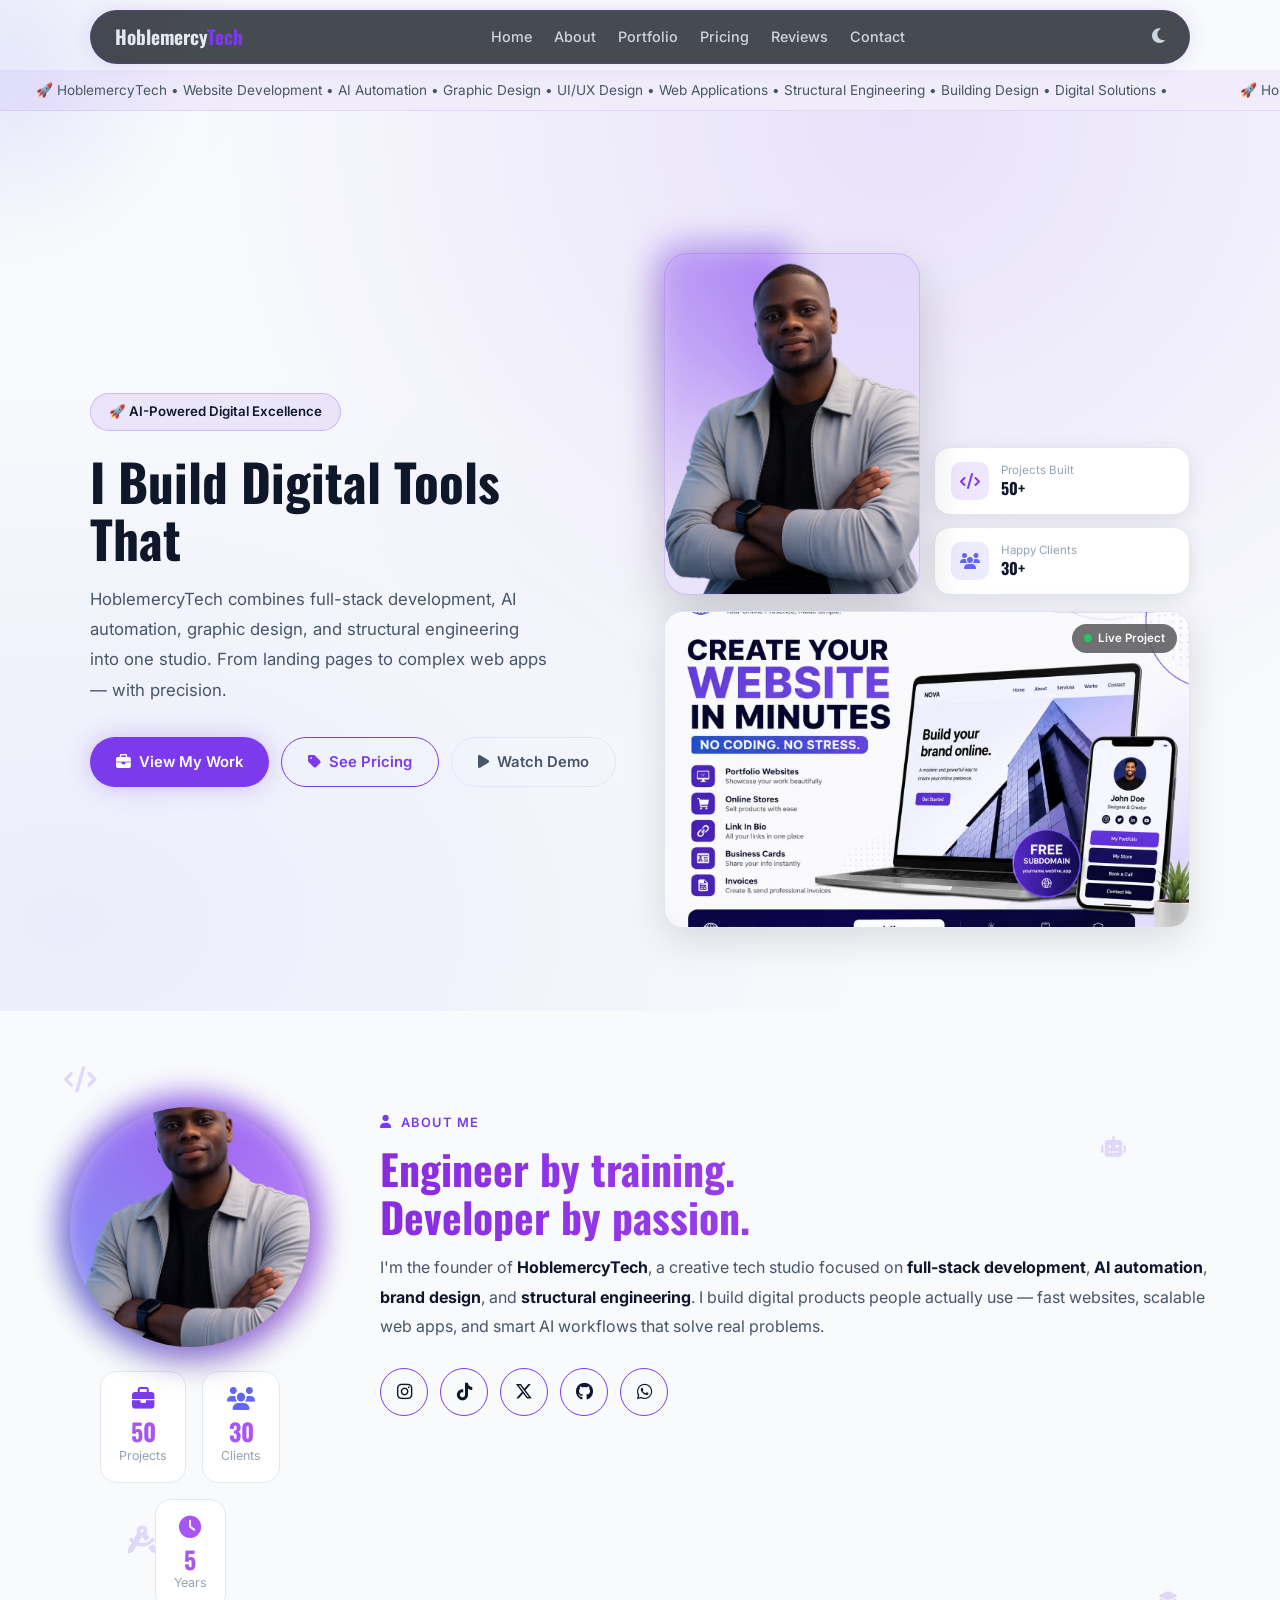
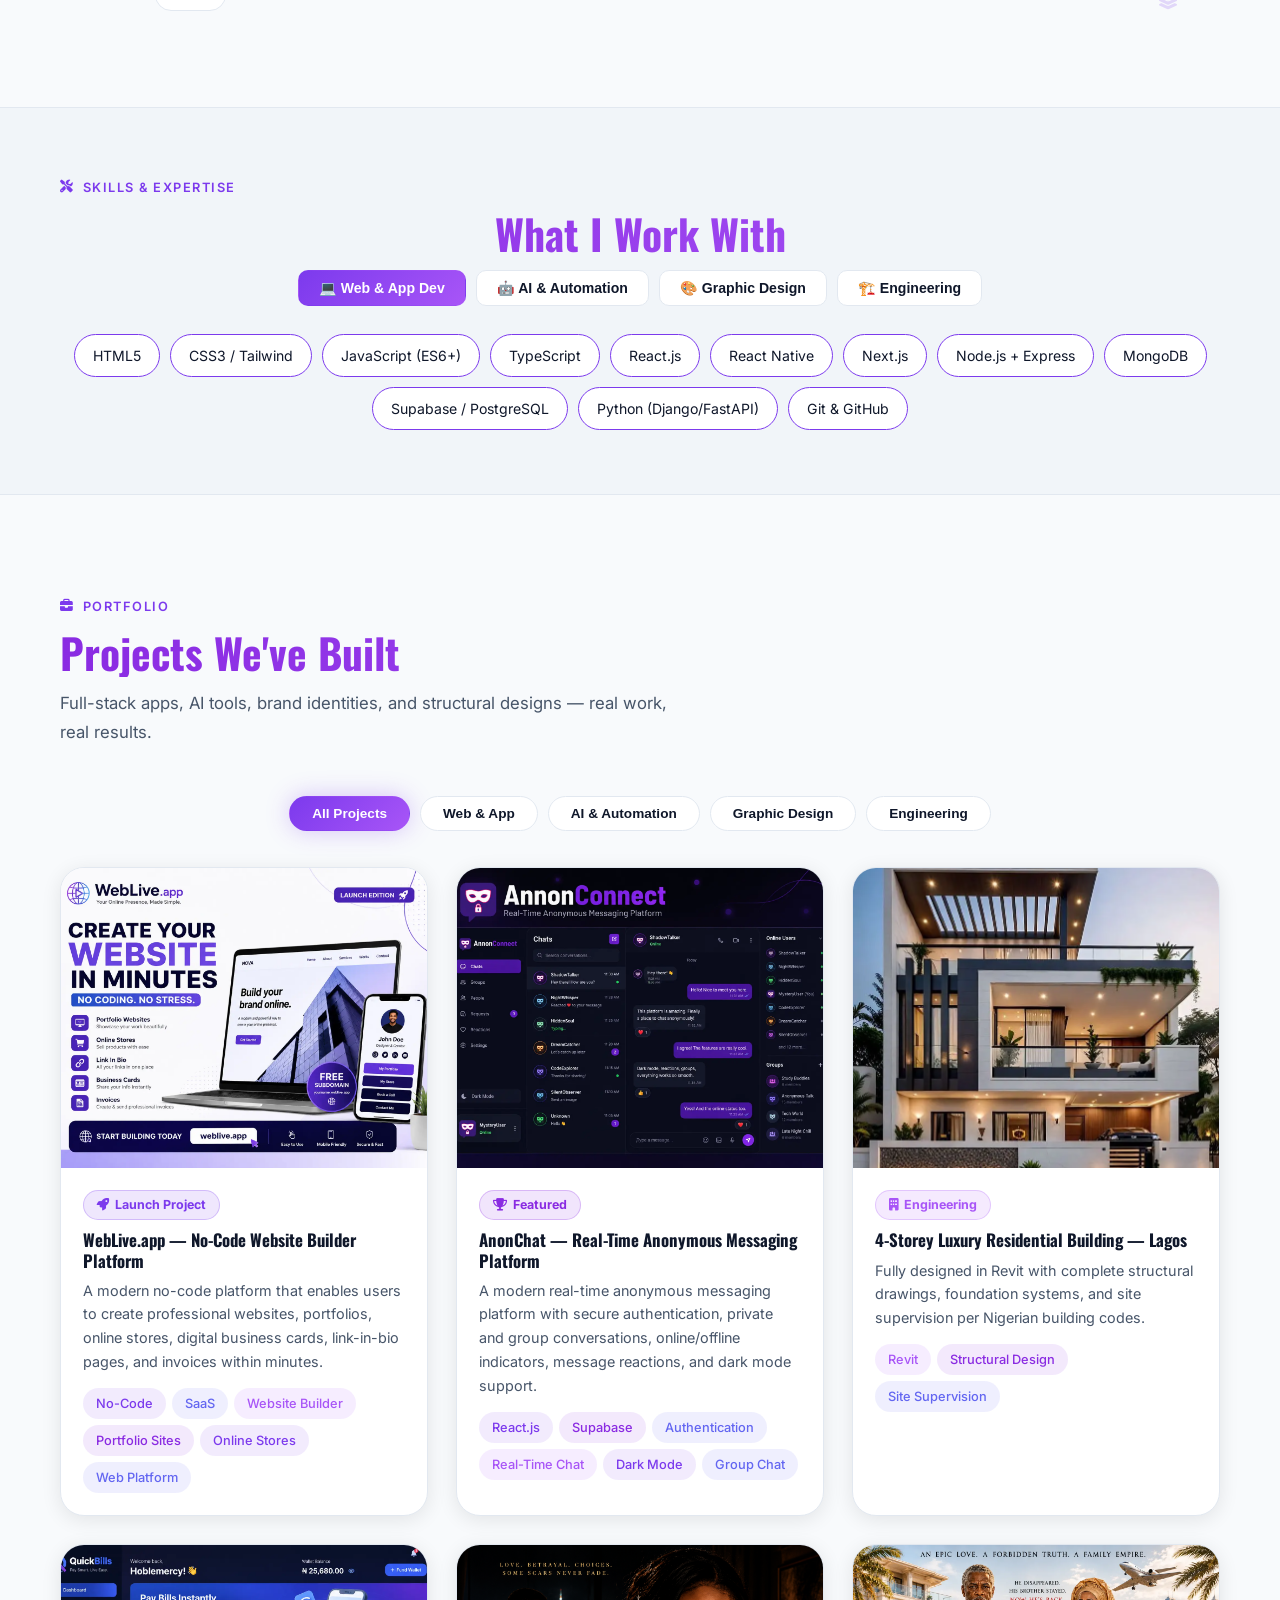
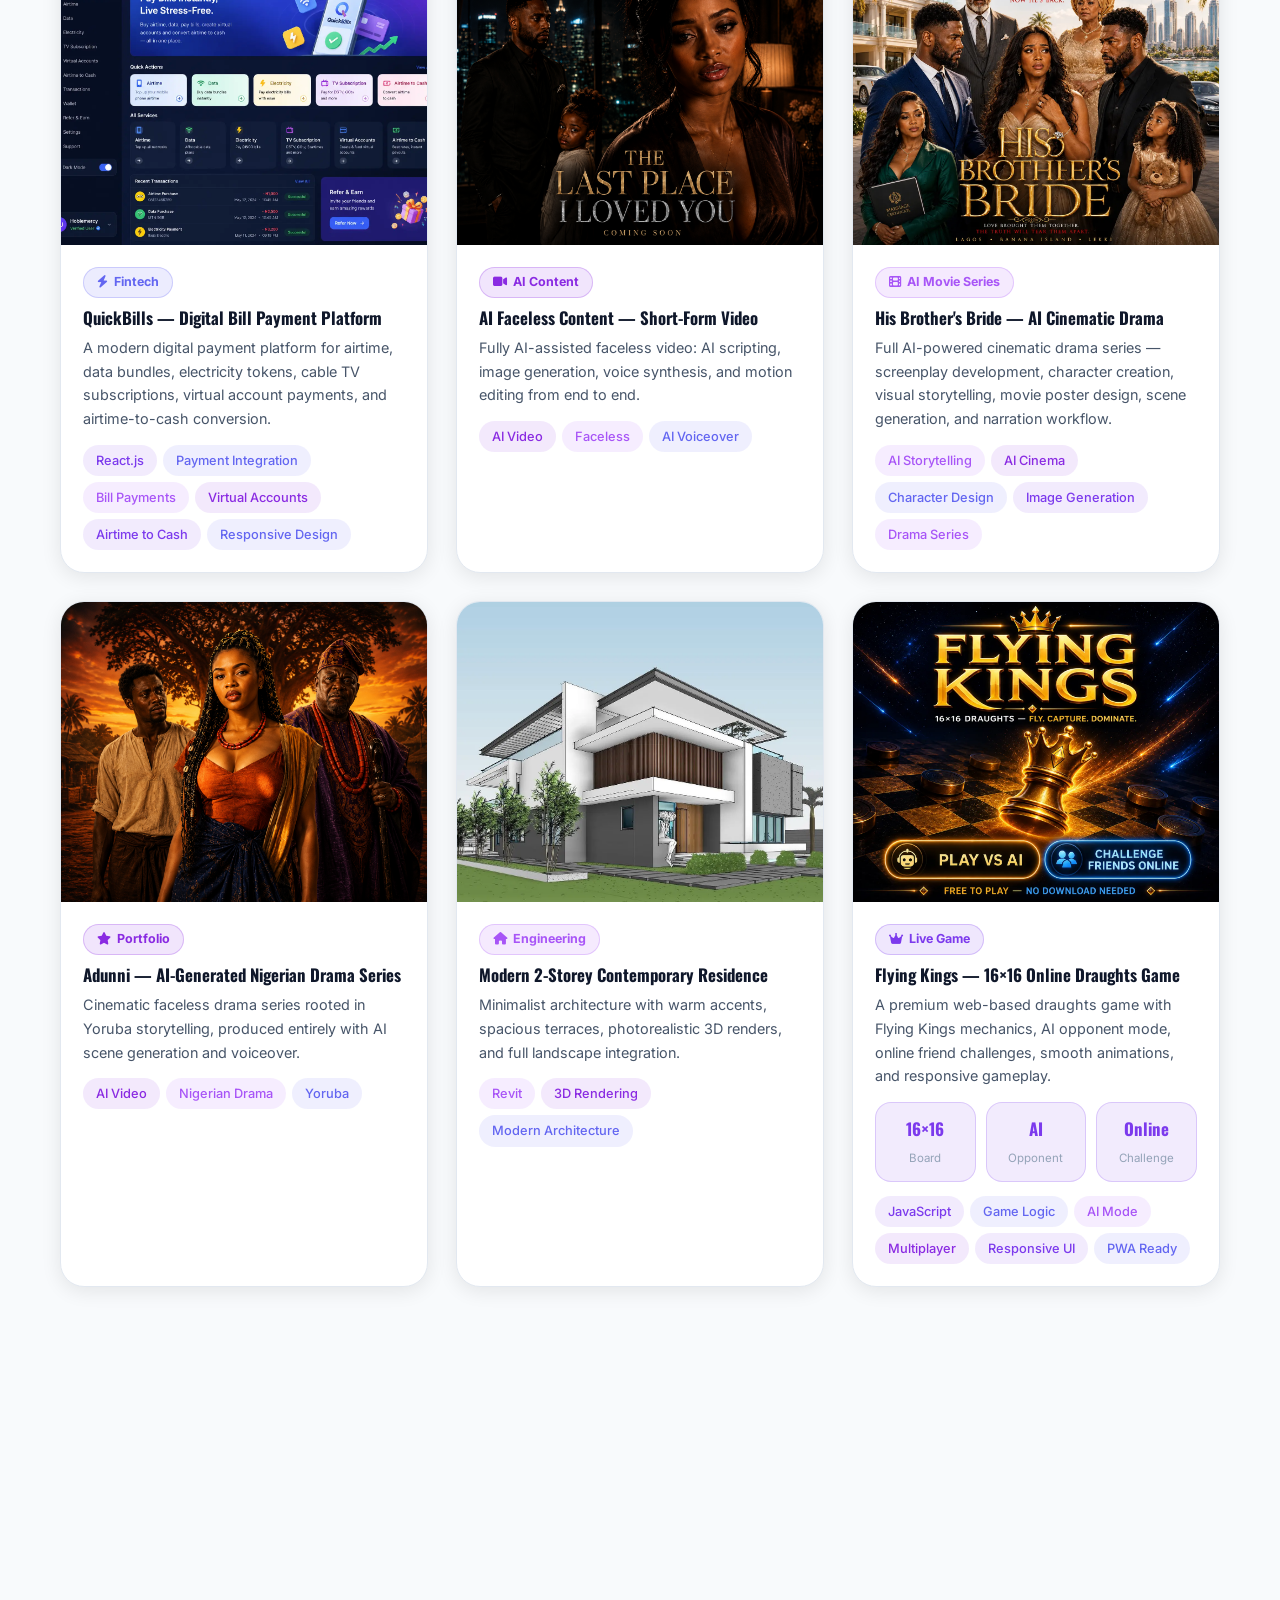
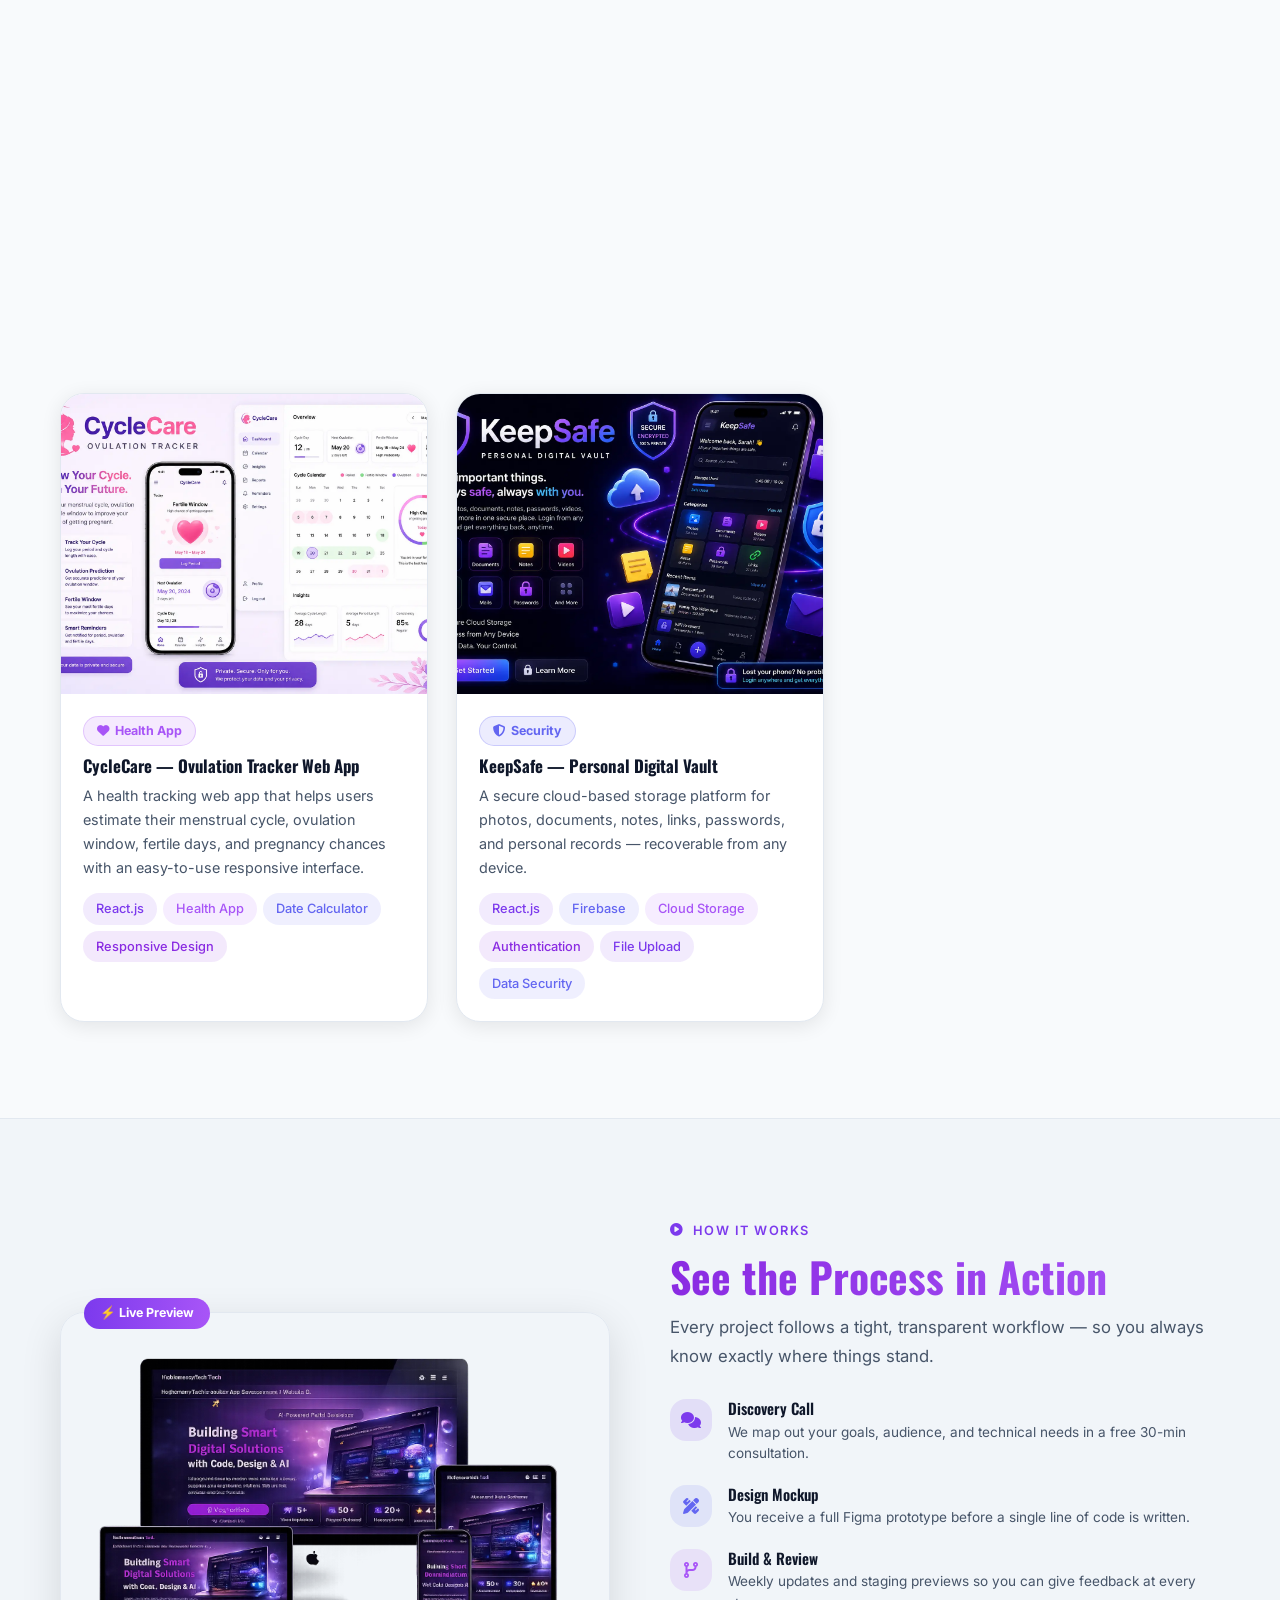
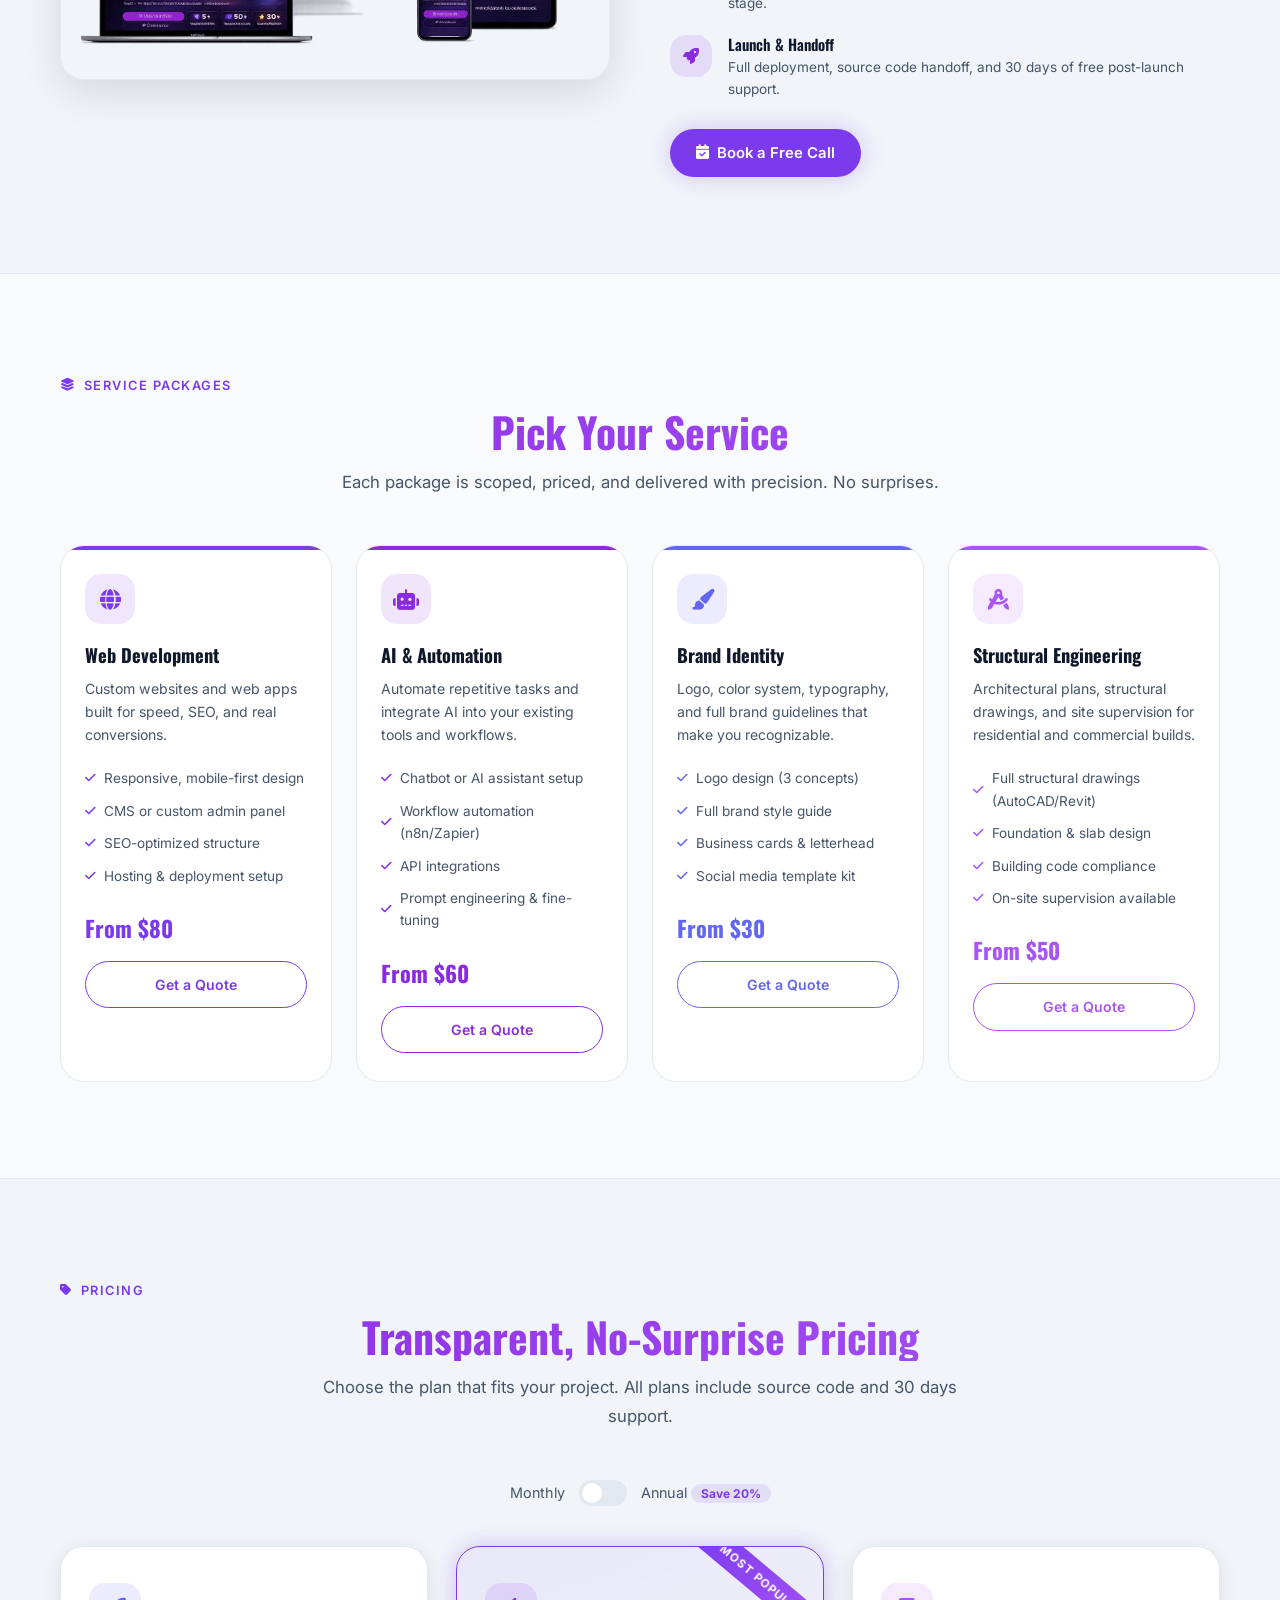
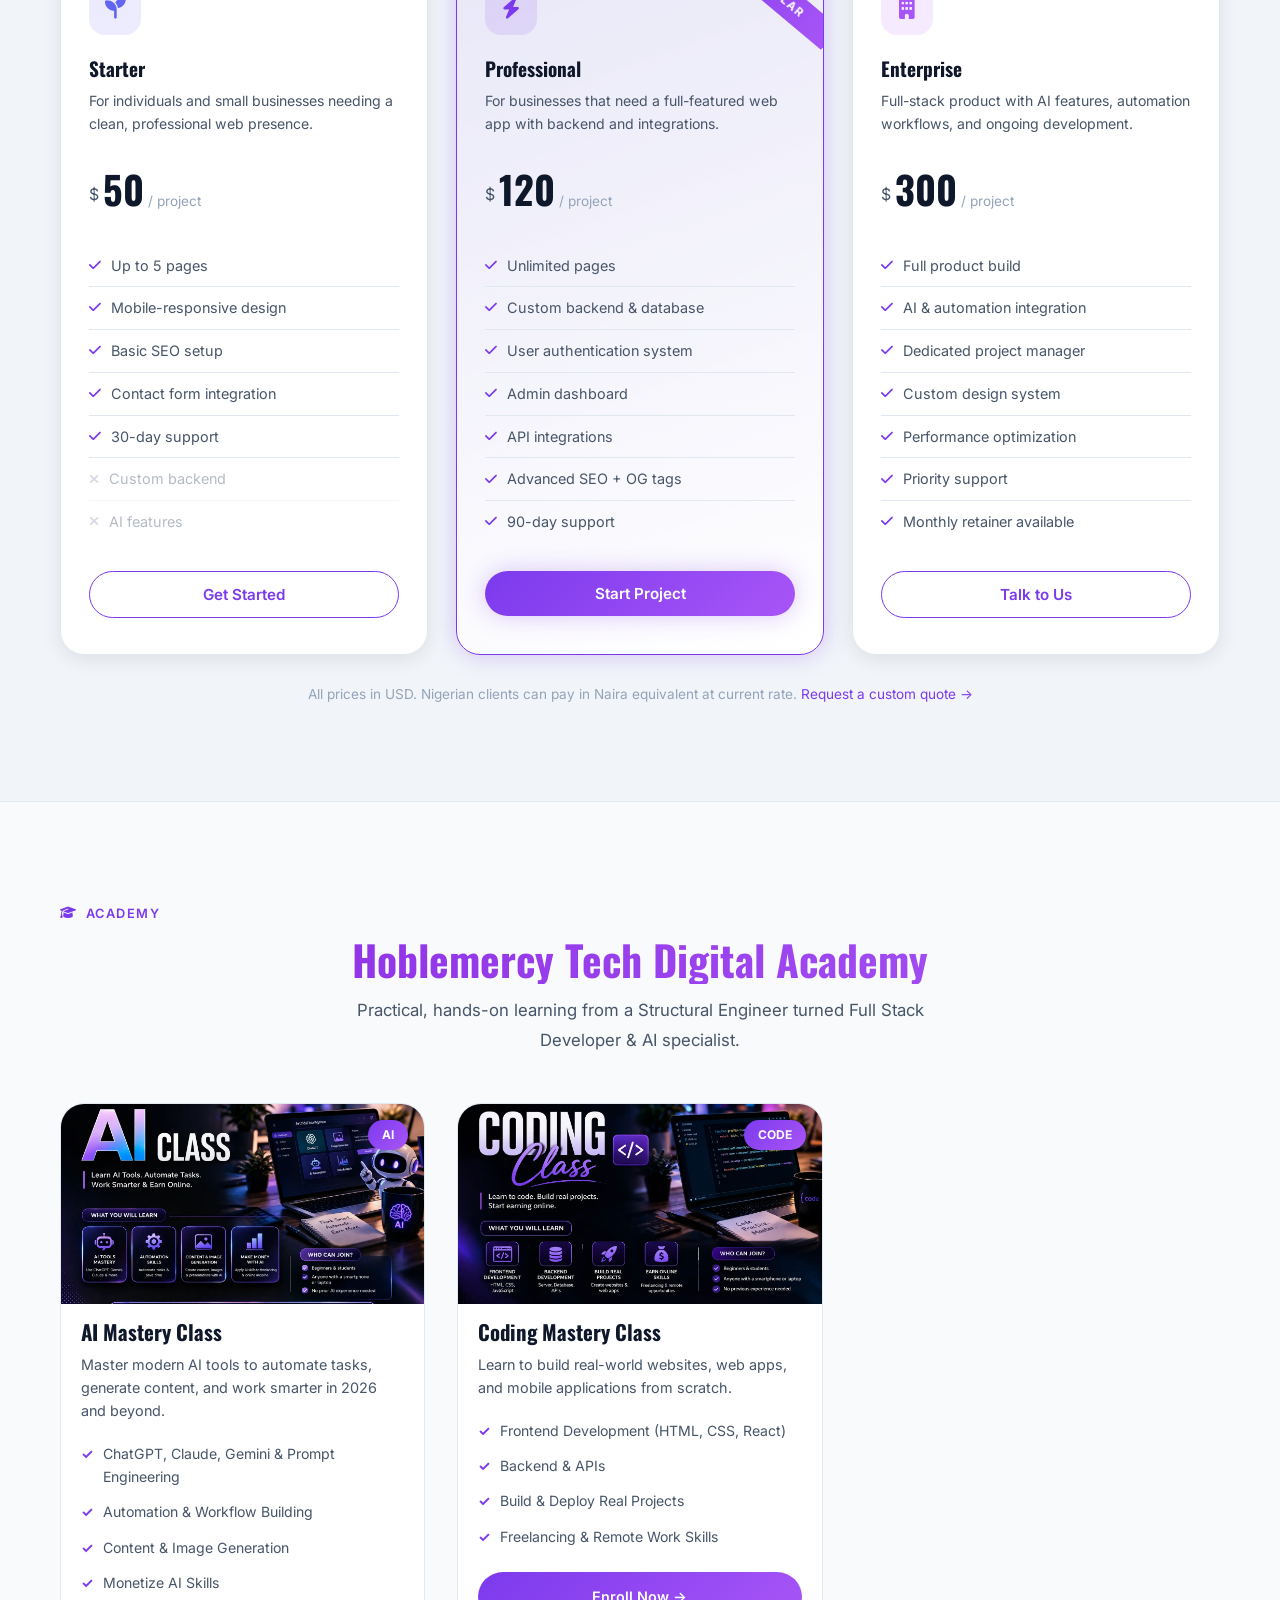
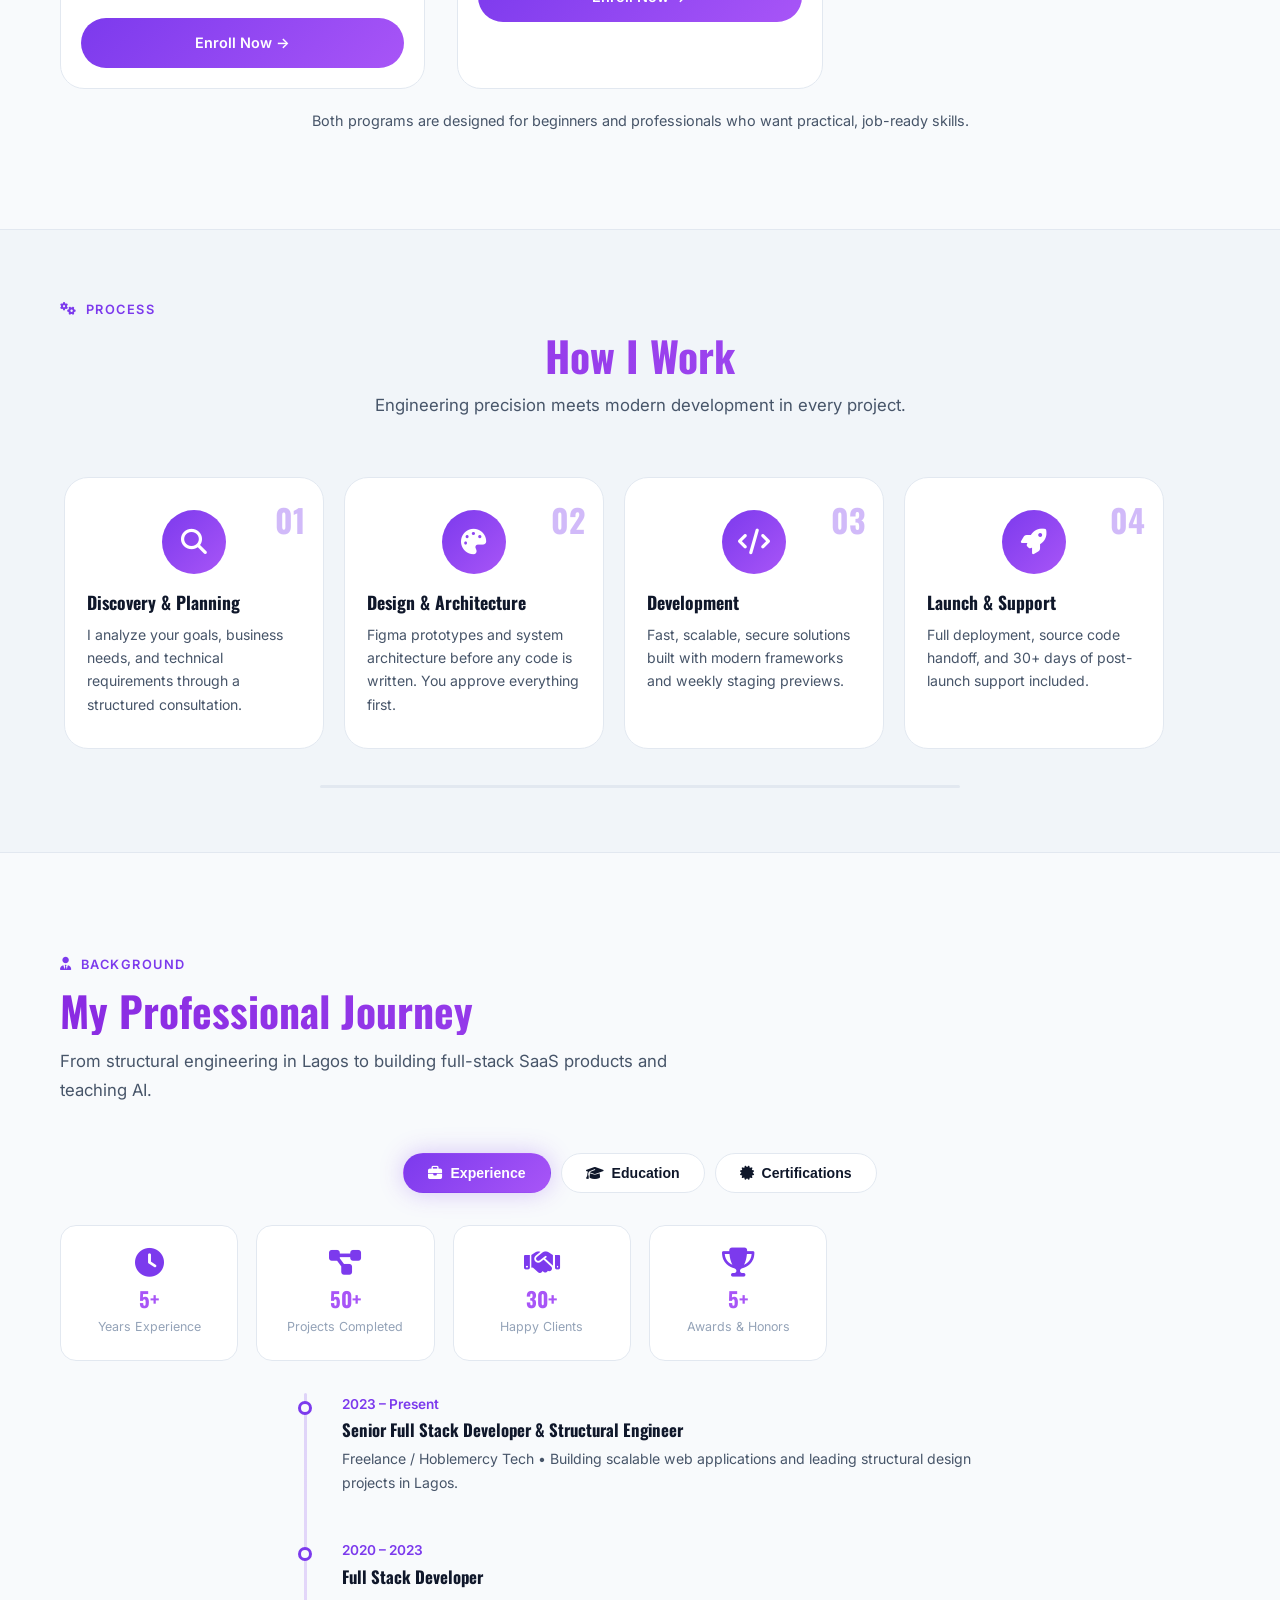
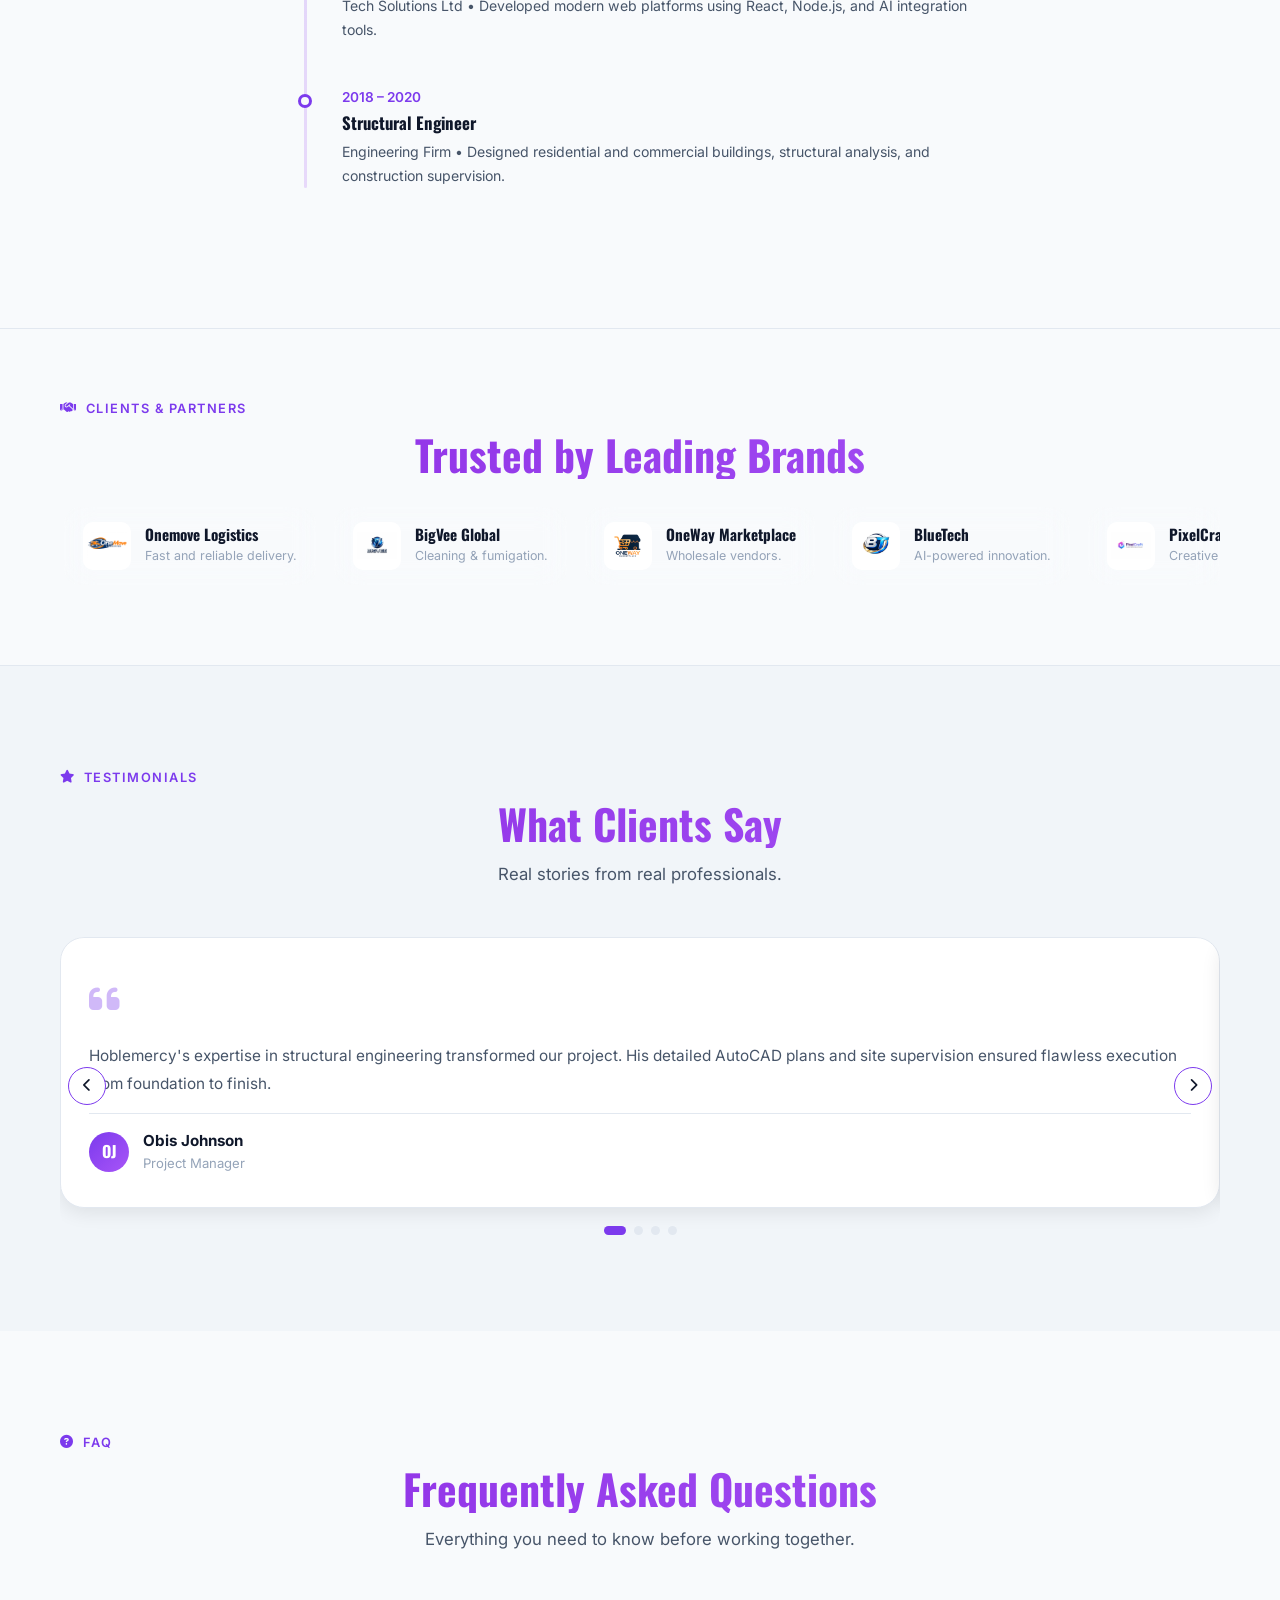
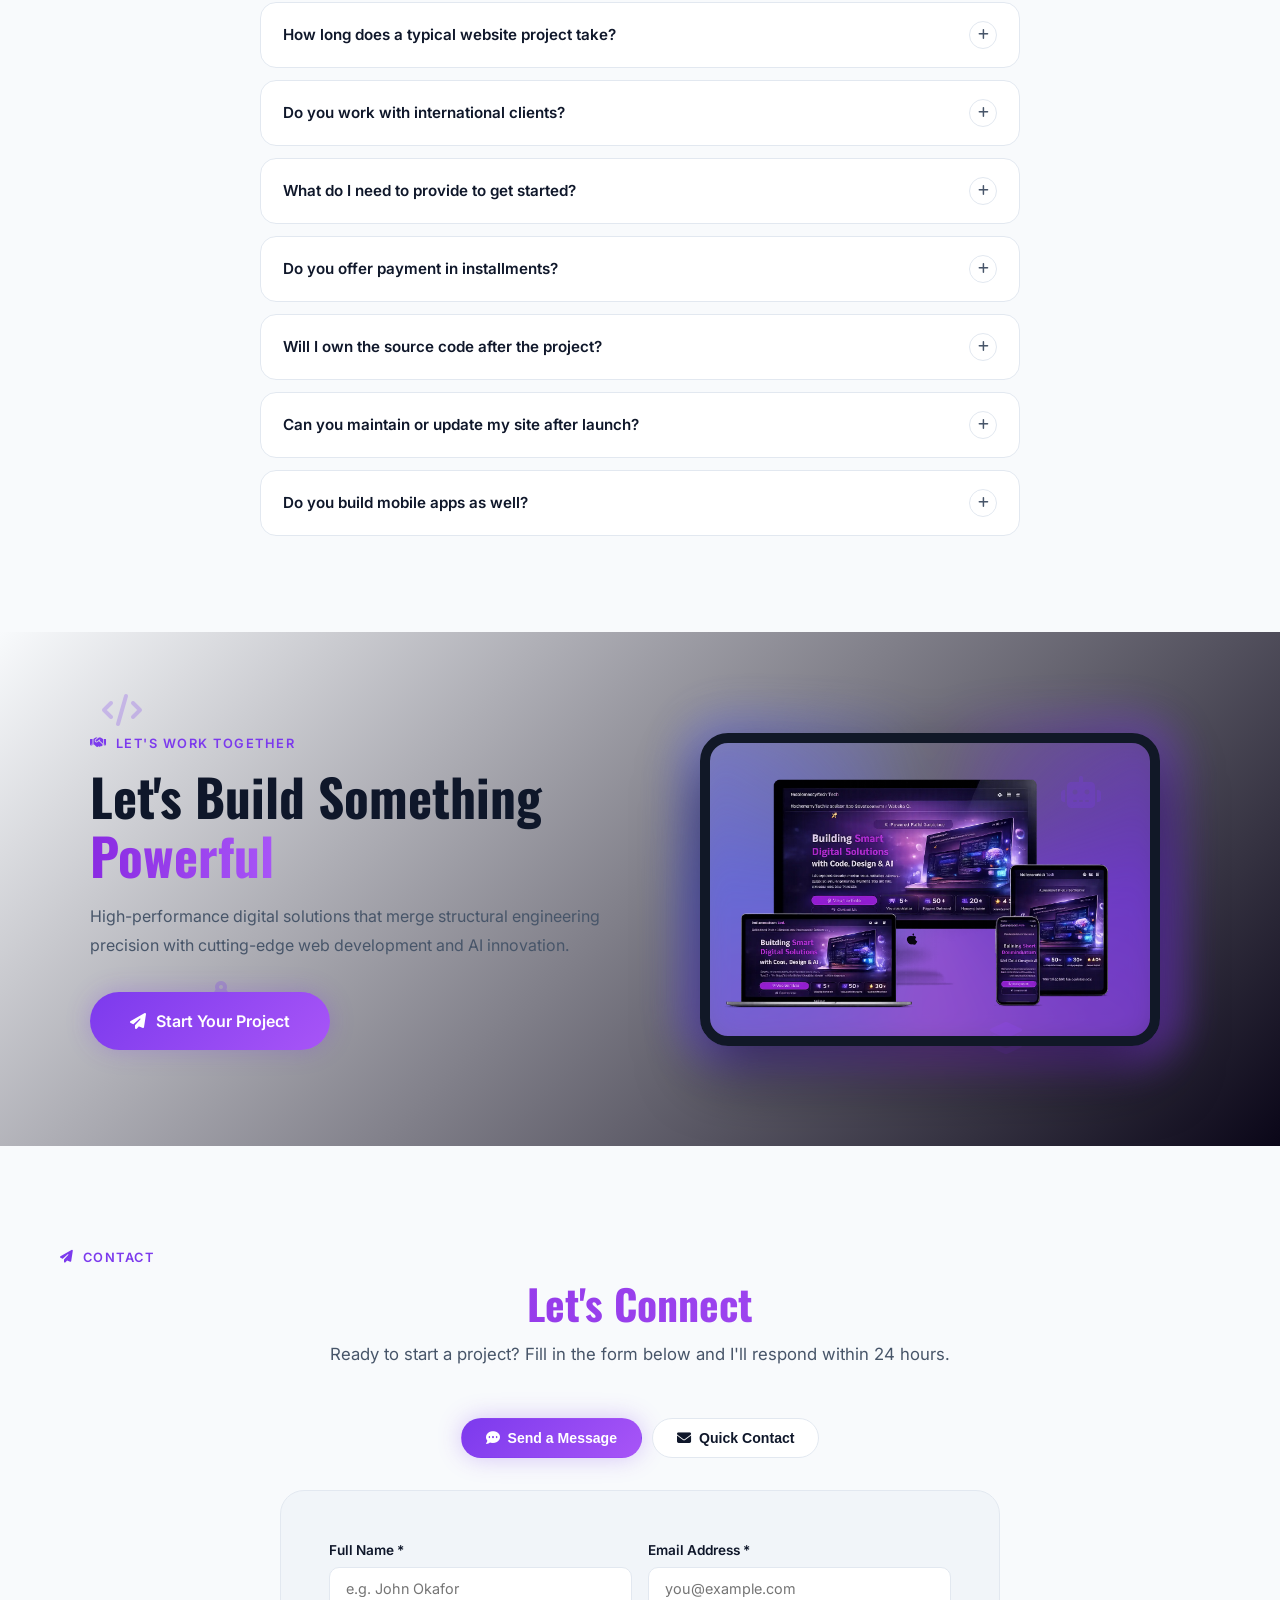
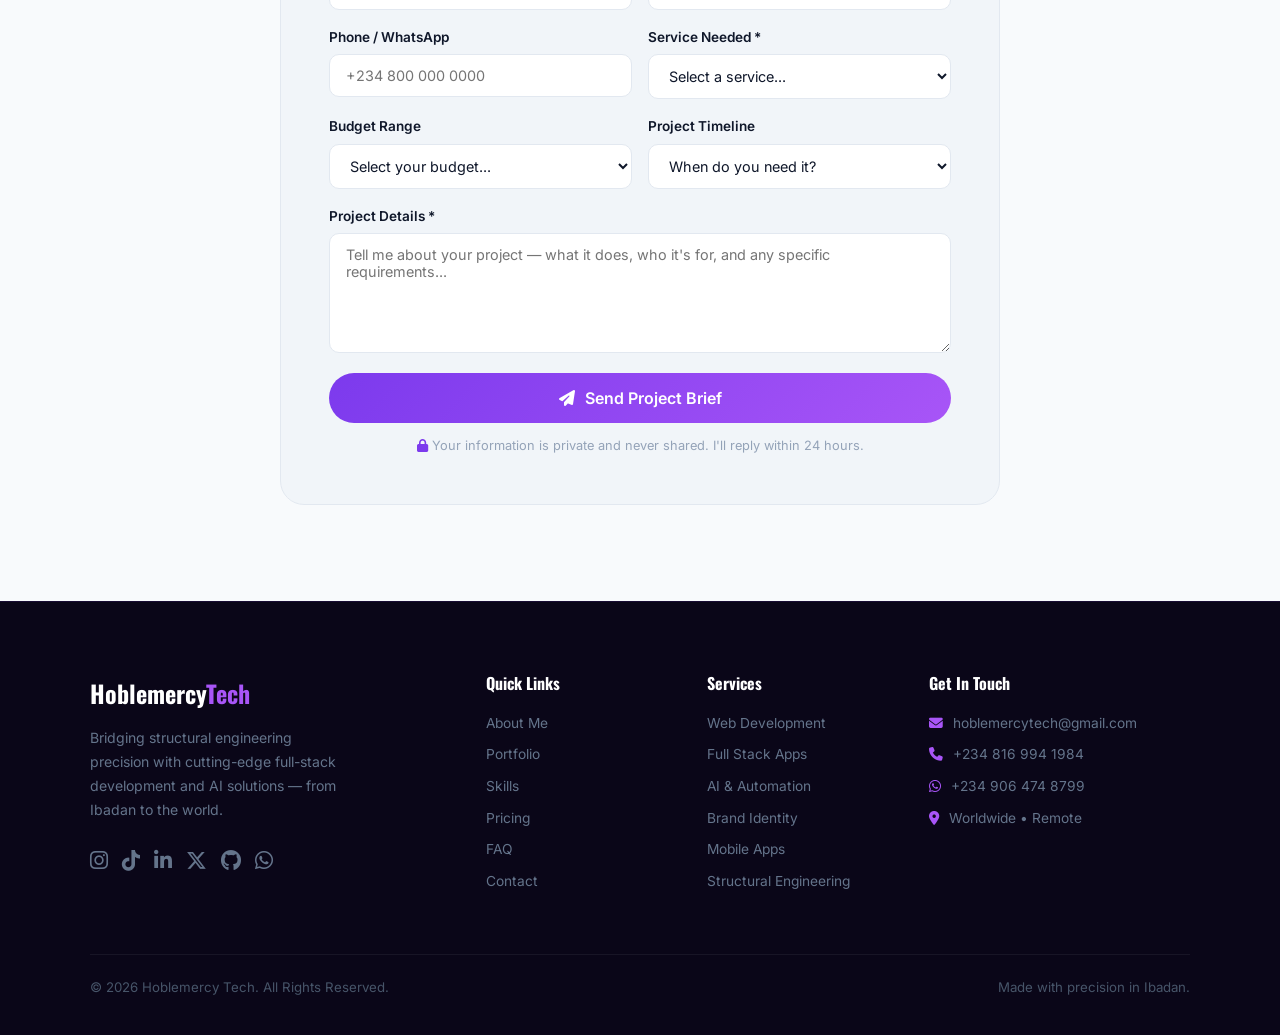
==== index.html @ d4ed7e10 "Add files via upload" ====
<!DOCTYPE html>
<html lang="en">
<head>
  <meta charset="UTF-8">
  <meta name="viewport" content="width=device-width, initial-scale=1.0">
  <title>Hoblemercy Tech | Developer, AI Tutor & Digital Creator</title>
  <meta name="description" content="HoblemercyTech — Full Stack Developer, AI Specialist, Graphic Designer & Structural Engineer. Building modern websites, AI-powered tools, and digital solutions for businesses worldwide.">
  <meta name="keywords" content="web developer Nigeria, full stack developer Ibadan, AI automation, structural engineer, graphic designer, React developer Nigeria">
  <meta name="theme-color" content="#8A2BE2">
  <meta name="author" content="HoblemercyTech">
  <meta name="robots" content="index, follow">
  <meta name="google-site-verification" content="WjOzX__dg0f5ihIOE-Nan83sYJvNqGUzu0i8VXuexn4" />
  <link rel="canonical" href="https://hoblemercytech.com">
  <link rel="sitemap" type="application/xml" href="/sitemap.xml">

  <!-- Open Graph -->
  <meta property="og:type" content="website">
  <meta property="og:title" content="Hoblemercy Tech | Developer, AI Tutor & Digital Creator">
  <meta property="og:description" content="Full Stack Developer, AI Specialist, Graphic Designer & Structural Engineer. Building modern websites, AI-powered tools, and digital solutions for businesses worldwide.">
  <meta property="og:image" content="https://hoblemercytech.com/og-image.webp">
  <meta property="og:image:width" content="1200">
  <meta property="og:image:height" content="630">
  <meta property="og:url" content="https://hoblemercytech.com">
  <meta property="og:site_name" content="HoblemercyTech">
  <meta property="og:locale" content="en_NG">

  <!-- Twitter Card -->
  <meta name="twitter:card" content="summary_large_image">
  <meta name="twitter:title" content="Hoblemercy Tech | Developer, AI Tutor & Digital Creator">
  <meta name="twitter:description" content="Full Stack Developer, AI Specialist & Structural Engineer. Building high-performance digital solutions.">
  <meta name="twitter:image" content="https://hoblemercytech.com/og-image.webp">
  <meta name="twitter:site" content="@hoblemercytech">

  <!-- Favicon -->
  <link rel="icon" type="image/x-icon" href="favicon.ico">
  <link rel="apple-touch-icon" href="apple-touch-icon.png">

  <!-- Fonts: Oswald display + Inter body -->
  <link rel="stylesheet" href="hero-fixes.css">
  <link rel="preconnect" href="https://fonts.googleapis.com">
  <link rel="preconnect" href="https://fonts.gstatic.com" crossorigin>
  <link href="https://fonts.googleapis.com/css2?family=Oswald:wght@400;600;700&family=Inter:wght@400;500;600&display=swap" rel="stylesheet">
  <link rel="stylesheet" href="https://cdnjs.cloudflare.com/ajax/libs/font-awesome/6.5.0/css/all.min.css">

  <!-- JSON-LD Structured Data -->
  <script type="application/ld+json">
  {
    "@context": "https://schema.org",
    "@type": "Person",
    "name": "HoblemercyTech",
   "jobTitle": "Full Stack Developer, AI Specialist, Graphic Designer & Structural Engineer",
    "logo": "https://hoblemercytech.com/logo.png",
    "image": "https://hoblemercytech.com/me.webp",
    "url": "https://hoblemercytech.com",
    "email": "hoblemercytech@gmail.com",
    "telephone": "+2348169941984",
    "address": { "@type": "PostalAddress", "addressLocality": "Ibadan", "addressCountry": "NG" },
    "sameAs": [
      "https://www.instagram.com/hoblemercytech",
      "https://www.tiktok.com/@hoblemercytech",
      "https://github.com/hoblemercyTech",
      "https://x.com/hoblemercytech"
    ]
  }
  </script>
  
  <script type="application/ld+json">
  {
    "@context": "https://schema.org",
    "@type": "WebSite",
    "name": "HoblemercyTech",
    "url": "https://hoblemercytech.com"
  }
</script>

  <style>
    /* ===== TOKENS ===== */
    :root {
      --bg-primary: #F8FAFC;
      --bg-secondary: #FFFFFF;
      --bg-muted: #F1F5F9;
      --text-primary: #0F172A;
      --text-secondary: #475569;
      --text-muted: #94A3B8;

      /* Brand palette — 4 purposeful variants */
      --violet:  #7C3AED; /* primary actions, CTAs */
      --purple:  #8A2BE2; /* headings, accents */
      --indigo:  #6366F1; /* tags, badges, highlights */
      --fuchsia: #A855F7; /* hover states, gradient end */

      --brand-primary:   var(--violet);
      --brand-secondary: var(--purple);
      --brand-accent:    var(--fuchsia);
      --brand-support:   var(--indigo);

      --border-color: #E2E8F0;
      --card-bg: #FFFFFF;
      --shadow-sm: 0 2px 8px rgba(0,0,0,0.06);
      --shadow-md: 0 4px 20px rgba(0,0,0,0.09);
      --shadow-lg: 0 12px 40px rgba(0,0,0,0.12);
      --glow:       0 0 24px rgba(124,58,237,0.28);
      --glow-lg:    0 0 40px rgba(124,58,237,0.4);

      --radius-sm: 10px;
      --radius-md: 16px;
      --radius-lg: 24px;
      --radius-full: 999px;

      --space-xs: 8px;
      --space-sm: 16px;
      --space-md: 32px;
      --space-lg: 64px;
      --space-xl: 96px;
    }

    [data-theme="dark"] {
      --bg-primary:  #0B0F19;
      --bg-secondary:#111827;
      --bg-muted:    #1A2235;
      --text-primary:#E2E8F0;
      --text-secondary:#94A3B8;
      --text-muted:  #64748B;
      --violet:  #8B5CF6;
      --purple:  #A78BFA;
      --indigo:  #818CF8;
      --fuchsia: #C084FC;
      --border-color:#1E293B;
      --card-bg: #111827;
      --shadow-sm: 0 2px 8px rgba(0,0,0,0.4);
      --shadow-md: 0 6px 24px rgba(0,0,0,0.5);
      --shadow-lg: 0 16px 48px rgba(0,0,0,0.6);
      --glow:    0 0 28px rgba(139,92,246,0.45);
      --glow-lg: 0 0 50px rgba(139,92,246,0.55);
    }

    /* ===== RESET ===== */
    *, *::before, *::after { margin:0; padding:0; box-sizing:border-box; }
    html { scroll-behavior:smooth; font-size:16px; }
    body {
      font-family: "Inter", sans-serif;
      background: var(--bg-primary);
      color: var(--text-primary);
      line-height: 1.65;
      overflow-x: hidden;
      transition: background-color 0.4s, color 0.4s;
    }
    h1,h2,h3,h4,h5 { font-family:"Oswald",sans-serif; line-height:1.2; }
    img { max-width:100%; display:block; }
    a { text-decoration:none; }
    ul { list-style:none; }
    @media (prefers-reduced-motion: reduce) {
      *, *::before, *::after { animation-duration:0.01ms !important; transition-duration:0.01ms !important; }
    }

    /* ===== LOADER ===== */
    .premium-loader {
      position:fixed; inset:0;
      background:var(--bg-primary);
      display:none; align-items:center; justify-content:center;
      z-index:99999; opacity:0; transition:opacity 0.4s;
    }
    .premium-loader.active { display:flex; opacity:1; }
    .spinner {
      width:56px; height:56px;
      border:4px solid rgba(124,58,237,0.2);
      border-top-color:var(--violet);
      border-radius:50%; animation:spin 0.85s linear infinite;
      margin:14px auto; box-shadow:var(--glow);
    }
    @keyframes spin { to { transform:rotate(360deg); } }
    .loader-title { font-size:1.5rem; font-weight:700; font-family:"Oswald",sans-serif; }
    .loader-title .tech { color:var(--violet); }
    .loader-text { font-size:0.85rem; color:var(--text-secondary); animation:textFade 1.5s ease-in-out infinite alternate; }
    @keyframes textFade { from{opacity:0.5} to{opacity:1} }

    /* ===== HEADER ===== */
    .header {
      position:fixed; top:10px; left:50%; transform:translateX(-50%);
      width:calc(100% - 24px); max-width:1100px;
      padding:10px 24px; border-radius:var(--radius-full);
      background:rgba(11,15,25,0.75); backdrop-filter:blur(14px);
      border:1px solid rgba(124,58,237,0.22);
      box-shadow:0 0 20px rgba(124,58,237,0.15);
      z-index:1000; display:flex; align-items:center; justify-content:space-between; gap:12px;
      transition:box-shadow 0.3s;
    }
    .header:hover { box-shadow:0 0 32px rgba(124,58,237,0.35); }
    .logo-text { font-family:"Oswald",sans-serif; font-size:1.2rem; font-weight:700; color:#E2E8F0; white-space:nowrap; }
    .logo-text span { color:var(--violet); }
    .nav-links { display:flex; gap:22px; }
    .nav-links a { color:#CBD5E1; font-size:0.9rem; font-weight:500; transition:color 0.25s; }
    .nav-links a:hover { color:var(--fuchsia); }
    .header-icons { display:flex; align-items:center; gap:12px; }
    #themeToggle {
      font-size:17px; cursor:pointer; color:#CBD5E1;
      background:none; border:none; transition:all 0.3s;
    }
    #themeToggle:hover { color:var(--violet); transform:rotate(20deg) scale(1.15); }
    .menu-icon { font-size:21px; cursor:pointer; color:#CBD5E1; background:none; border:none; display:none; transition:0.3s; }
    .menu-icon:hover { color:var(--violet); }

    /* ===== SIDENAV ===== */
    .sidenav {
      position:fixed; inset:0; background:var(--bg-primary);
      display:flex; flex-direction:column; padding:24px 28px;
      z-index:2000; opacity:0; pointer-events:none;
      transform:translateX(-100%); transition:all 0.4s cubic-bezier(0.4,0,0.2,1);
      overflow-y:auto;
    }
    .sidenav.active { opacity:1; pointer-events:auto; transform:translateX(0); }
    .sidenav-header { display:flex; justify-content:space-between; align-items:center; margin-bottom:36px; }
    .sidenav-logo { font-family:"Oswald",sans-serif; font-size:1.3rem; font-weight:700; color:var(--text-primary); }
    .sidenav-logo span { color:var(--violet); }
    .close-btn { font-size:20px; cursor:pointer; color:var(--text-primary); background:none; border:none; transition:0.3s; }
    .close-btn:hover { color:var(--violet); transform:rotate(90deg); }
    .sidenav ul li { border-bottom:1px solid var(--border-color); opacity:0; transform:translateY(14px); transition:all 0.4s ease; }
    .sidenav.active ul li { opacity:1; transform:translateY(0); }
    .sidenav.active ul li:nth-child(1){transition-delay:.07s}
    .sidenav.active ul li:nth-child(2){transition-delay:.14s}
    .sidenav.active ul li:nth-child(3){transition-delay:.21s}
    .sidenav.active ul li:nth-child(4){transition-delay:.28s}
    .sidenav.active ul li:nth-child(5){transition-delay:.35s}
    .sidenav.active ul li:nth-child(6){transition-delay:.42s}
    .sidenav ul li a { display:flex; align-items:center; gap:12px; padding:15px 4px; color:var(--text-primary); font-size:1.05rem; font-weight:500; transition:0.3s; }
    .sidenav ul li a i { color:var(--violet); width:20px; }
    .sidenav ul li a:hover { color:var(--violet); padding-left:10px; }
    .sidenav-actions { display:flex; flex-wrap:wrap; gap:10px; margin-top:28px; padding-top:20px; border-top:1px solid var(--border-color); }
    .btn-pill { padding:10px 22px; border-radius:var(--radius-full); font-size:0.88rem; font-weight:600; display:inline-flex; align-items:center; gap:8px; transition:0.3s; }
    .btn-pill-primary { background:var(--violet); color:#fff; box-shadow:var(--glow); }
    .btn-pill-primary:hover { transform:scale(1.05); }
    .btn-pill-secondary { border:1.5px solid var(--violet); color:var(--violet); }
    .btn-pill-secondary:hover { background:var(--violet); color:#fff; }

    /* ===== ANNOUNCEMENT BAR ===== */
    .announcement-bar { margin-top:70px; overflow:hidden; background:rgba(124,58,237,0.07); border-bottom:1px solid rgba(124,58,237,0.12); padding:9px 0; }
    .announcement-track { display:flex; width:max-content; animation:scroll-left 22s linear infinite; }
    .announcement-track span { white-space:nowrap; padding:0 36px; color:var(--text-secondary); font-size:0.85rem; }
    @keyframes scroll-left { from{transform:translateX(0)} to{transform:translateX(-50%)} }

    /* ===== CURSOR ===== */
    .cursor-glow { position:fixed; width:340px; height:340px; pointer-events:none; border-radius:50%; background:radial-gradient(circle,rgba(99,102,241,0.18),transparent 70%); filter:blur(55px); transform:translate(-50%,-50%); z-index:0; will-change:left,top; }

    /* ===== SECTION HELPERS ===== */
    .section-wrap { padding:var(--space-xl) 20px; }
    .section-wrap--tight { padding:var(--space-lg) 20px; }
    .container-lg { max-width:1160px; margin:0 auto; }

    .section-eyebrow { display:inline-flex; align-items:center; gap:8px; font-size:0.8rem; font-weight:600; letter-spacing:1.5px; text-transform:uppercase; color:var(--violet); margin-bottom:12px; }
    .section-title {
      font-family:"Oswald",sans-serif; font-size:clamp(1.8rem,4vw,2.6rem); font-weight:700;
      background:linear-gradient(90deg, var(--purple), var(--fuchsia), var(--indigo), var(--purple));
      background-size:300% 100%; -webkit-background-clip:text; -webkit-text-fill-color:transparent;
      animation:gradientMove 7s ease infinite; margin-bottom:12px; line-height:1.15;
    }
    @keyframes gradientMove { 0%{background-position:0% 50%} 50%{background-position:100% 50%} 100%{background-position:0% 50%} }
    .section-subtitle { color:var(--text-secondary); font-size:clamp(0.95rem,2vw,1.05rem); line-height:1.75; max-width:640px; margin-bottom:48px; }

    /* ===== REVEAL ===== */
    .reveal { opacity:0; transform:translateY(28px); transition:all 0.75s cubic-bezier(0.25,0.46,0.45,0.94); }
    .reveal.active { opacity:1; transform:translateY(0); }

    /* ===== BADGE VARIANTS (4 color classes) ===== */
    .badge { display:inline-flex; align-items:center; gap:6px; font-size:0.78rem; font-weight:700; padding:4px 13px; border-radius:var(--radius-full); }
    .badge--violet  { background:rgba(124,58,237,0.12); color:var(--violet); border:1px solid rgba(124,58,237,0.25); }
    .badge--purple  { background:rgba(138,43,226,0.12); color:var(--purple); border:1px solid rgba(138,43,226,0.25); }
    .badge--indigo  { background:rgba(99,102,241,0.12); color:var(--indigo); border:1px solid rgba(99,102,241,0.25); }
    .badge--fuchsia { background:rgba(168,85,247,0.12); color:var(--fuchsia); border:1px solid rgba(168,85,247,0.25); }

    /* ===== TAG VARIANTS ===== */
    .tag { padding:5px 13px; border-radius:var(--radius-full); font-size:0.8rem; font-weight:500; }
    .tag--violet  { background:rgba(124,58,237,0.1); color:var(--violet); }
    .tag--purple  { background:rgba(138,43,226,0.1); color:var(--purple); }
    .tag--indigo  { background:rgba(99,102,241,0.1);  color:var(--indigo); }
    .tag--fuchsia { background:rgba(168,85,247,0.1);  color:var(--fuchsia); }

    /* ===== HERO ===== */
    .hero {
    min-height: 100vh;
    display: flex;
    flex-direction: column;
    align-items: center;
    justify-content: center;
    padding: 130px 20px 72px;
    background:
      radial-gradient(ellipse at 70% 0%, rgba(124,58,237,0.13), transparent 55%),
      radial-gradient(ellipse at 5% 90%, rgba(99,102,241,0.09), transparent 50%);
    gap: 60px;
  }

  .hero-inner {
    display: grid;
    grid-template-columns: 1fr 1fr;
    gap: 48px;
    align-items: center;
    width: 100%;
    max-width: 1100px;
  }

  /* ---- LEFT: text ---- */
  .hero-content { display: flex; flex-direction: column; }

  .hero-badge {
    display: inline-flex;
    align-items: center;
    gap: 8px;
    background: rgba(124,58,237,0.1);
    border: 1px solid rgba(124,58,237,0.25);
    padding: 7px 18px;
    border-radius: 999px;
    font-size: 0.83rem;
    font-weight: 600;
    margin-bottom: 22px;
    width: fit-content;
    color: var(--text-primary);
    backdrop-filter: blur(8px);
  }

  .hero h1 {
    font-size: clamp(2rem, 4.5vw, 3.2rem);
    line-height: 1.1;
    color: var(--text-primary);
    margin-bottom: 18px;
  }

  .typed-wrapper { display: inline-flex; align-items: center; gap: 3px; }
  .typed-text {
    color: var(--violet);
    border-right: 3px solid var(--violet);
    padding-right: 4px;
    animation: blink 0.85s step-end infinite;
  }
  @keyframes blink { 0%,100%{border-color:var(--violet)} 50%{border-color:transparent} }

  .hero-subtitle {
    font-size: clamp(0.93rem, 1.8vw, 1.05rem);
    color: var(--text-secondary);
    line-height: 1.8;
    margin-bottom: 32px;
    max-width: 460px;
  }

  .hero-buttons { display: flex; gap: 12px; flex-wrap: wrap; }

  /* ---- RIGHT: split card ---- */
  .hero-visual {
    display: grid;
    grid-template-rows: auto auto;
    gap: 16px;
    position: relative;
  }

  /* Top: portrait + floating chips */
  .hero-portrait-row {
    display: grid;
    grid-template-columns: 1fr 1fr;
    gap: 14px;
    align-items: end;
  }

  .hero-portrait-wrap {
    position: relative;
    border-radius: 24px;
    overflow: hidden;
    aspect-ratio: 3/4;
    background: rgba(124,58,237,0.08);
    border: 1px solid rgba(124,58,237,0.2);
    box-shadow: 0 20px 50px rgba(0,0,0,0.18);
  }
  .hero-portrait-wrap img {
    width: 100%; height: 100%;
    object-fit: cover;
    display: block;
    transition: transform 0.6s ease;
  }
  .hero-portrait-wrap:hover img { transform: scale(1.04); }

  /* Rotating glow ring around portrait */
  .portrait-glow {
    position: absolute;
    inset: -10px;
    border-radius: 28px;
    background: conic-gradient(from 0deg, transparent 60%, var(--violet) 100%, transparent);
    filter: blur(16px);
    opacity: 0.55;
    animation: rotateGlow 7s linear infinite;
    z-index: -1;
  }

  /* Right column: stacked chips + mockup */
  .hero-right-col {
    display: flex;
    flex-direction: column;
    gap: 12px;
    justify-content: flex-end;
  }

  /* Floating stat chips */
  .hero-chip {
    background: var(--card-bg);
    border: 1px solid var(--border-color);
    border-radius: 16px;
    padding: 14px 16px;
    display: flex;
    align-items: center;
    gap: 12px;
    box-shadow: var(--shadow-md);
    transition: transform 0.3s, box-shadow 0.3s;
    animation: floatChip 4s ease-in-out infinite;
  }
  .hero-chip:nth-child(2) { animation-delay: -1.3s; }
  .hero-chip:nth-child(3) { animation-delay: -2.6s; }
  @keyframes floatChip {
    0%,100% { transform: translateY(0); }
    50%      { transform: translateY(-6px); }
  }
  .hero-chip:hover { transform: translateY(-4px) scale(1.03); box-shadow: var(--glow); }

  .chip-icon {
    width: 38px; height: 38px;
    border-radius: 10px;
    display: flex; align-items: center; justify-content: center;
    font-size: 1rem; flex-shrink: 0;
  }
  .chip-icon--violet  { background: rgba(124,58,237,0.12); color: var(--violet); }
  .chip-icon--indigo  { background: rgba(99,102,241,0.12);  color: var(--indigo); }
  .chip-icon--fuchsia { background: rgba(168,85,247,0.12);  color: var(--fuchsia); }

  .chip-label { font-size: 0.72rem; color: var(--text-muted); line-height: 1; margin-bottom: 3px; }
  .chip-value { font-family: "Oswald", sans-serif; font-size: 1rem; font-weight: 700; color: var(--text-primary); line-height: 1; }

  /* Bottom: mockup card */
  .hero-mockup-card {
    position: relative;
    border-radius: 20px;
    overflow: hidden;
    border: 1px solid var(--border-color);
    box-shadow: var(--shadow-lg);
    background: var(--card-bg);
  }

  .hero-mockup-card img {
    width: 100%;
    display: block;
    aspect-ratio: 16/9;
    object-fit: cover;
    transition: transform 0.5s ease;
  }
  .hero-mockup-card:hover img { transform: scale(1.04); }

  .mockup-overlay {
    position: absolute;
    inset: 0;
    background: linear-gradient(to top, rgba(0,0,0,0.7) 0%, transparent 50%);
    display: flex;
    align-items: flex-end;
    padding: 16px;
    gap: 8px;
    opacity: 0;
    transition: opacity 0.35s;
  }
  .hero-mockup-card:hover .mockup-overlay { opacity: 1; }

  .mockup-tag {
    background: rgba(255,255,255,0.15);
    backdrop-filter: blur(8px);
    color: #fff;
    font-size: 0.75rem;
    font-weight: 600;
    padding: 5px 12px;
    border-radius: 999px;
  }

  .mockup-live-dot {
    position: absolute;
    top: 12px; right: 12px;
    display: flex; align-items: center; gap: 6px;
    background: rgba(0,0,0,0.55);
    backdrop-filter: blur(8px);
    color: #fff;
    font-size: 0.72rem;
    font-weight: 600;
    padding: 5px 12px;
    border-radius: 999px;
  }
  .live-pulse {
    width: 8px; height: 8px;
    background: #22c55e;
    border-radius: 50%;
    animation: pulse 1.5s ease-in-out infinite;
  }
  @keyframes pulse { 0%,100%{opacity:1;transform:scale(1)} 50%{opacity:0.5;transform:scale(1.4)} }

  /* ===== TRUST STATS (unchanged) ===== */
  .hero-trust {
    width: 100%; max-width: 1100px;
    background: rgba(255,255,255,0.03);
    border: 1px solid rgba(255,255,255,0.08);
    border-radius: 24px;
    padding: 28px;
    backdrop-filter: blur(16px);
    position: relative;
    overflow: hidden;
  }
  #trustParticles { position: absolute; inset: 0; z-index: 0; }
  .trust-stats {
    display: grid;
    grid-template-columns: repeat(5, 1fr);
    gap: 14px;
    position: relative; z-index: 1;
  }
  .trust-item {
    display: flex; flex-direction: column; align-items: center;
    gap: 8px; padding: 18px 12px; border-radius: 16px;
    background: rgba(255,255,255,0.02);
    border: 1px solid rgba(255,255,255,0.06);
    text-align: center; transition: all 0.35s;
  }
  .trust-item:hover { transform: translateY(-6px) scale(1.03); border-color: var(--fuchsia); box-shadow: 0 16px 36px rgba(0,0,0,0.35); }
  .trust-icon { width:44px; height:44px; border-radius:12px; display:flex; align-items:center; justify-content:center; background:linear-gradient(135deg,var(--fuchsia),var(--indigo)); color:#fff; font-size:1.05rem; }
  .trust-number { font-family:"Oswald",sans-serif; font-size:1.5rem; font-weight:700; display:block; }
  .trust-label { font-size:0.78rem; color:var(--text-muted); }
  .trust-item.highlight { background:linear-gradient(135deg,rgba(124,58,237,0.12),rgba(99,102,241,0.08)); border-color:var(--violet); box-shadow:0 0 20px rgba(124,58,237,0.2); }
  .trust-footer { text-align:center; font-size:0.8rem; color:var(--text-muted); margin-top:14px; position:relative; z-index:1; }

    /* ===== ABOUT ===== */
    .about-grid { display:grid; grid-template-columns:260px 1fr; gap:60px; align-items:start; }
    .profile-img-wrapper { position:relative; width:240px; height:240px; margin:0 auto; }
    .profile-img-wrapper img { width:100%; height:100%; border-radius:50%; object-fit:cover; position:relative; z-index:2; box-shadow:0 12px 40px rgba(0,0,0,0.2); transition:transform 0.6s cubic-bezier(0.34,1.56,0.64,1); }
    .profile-img-wrapper:hover img { transform:scale(1.06); }
    .glow-ring { position:absolute; inset:-12px; border-radius:50%; background:conic-gradient(from 0deg,var(--violet),var(--fuchsia),var(--indigo),var(--violet)); filter:blur(14px); animation:rotateGlow 8s linear infinite; opacity:0.75; }
    .about-stats { display:flex; gap:16px; flex-wrap:wrap; margin-top:24px; justify-content:center; }
    .stat-mini { text-align:center; padding:16px 18px; background:var(--card-bg); border:1px solid var(--border-color); border-radius:var(--radius-md); transition:all 0.3s; }
    .stat-mini:hover { transform:translateY(-4px); box-shadow:var(--glow); }
    .stat-mini h3 { font-family:"Oswald",sans-serif; font-size:1.5rem; color:var(--fuchsia); }
    .stat-mini p { font-size:0.78rem; color:var(--text-muted); }
    .bio { font-size:1rem; line-height:1.85; color:var(--text-secondary); margin-bottom:26px; }
    .bio strong { color:var(--text-primary); }
    .about-socials { display:flex; gap:12px; flex-wrap:wrap; }
    .social { width:48px; height:48px; border-radius:50%; display:flex; align-items:center; justify-content:center; border:1.5px solid var(--violet); color:var(--text-primary); font-size:1.1rem; transition:all 0.4s cubic-bezier(0.68,-0.55,0.27,1.55); position:relative; overflow:hidden; }
    .social::before { content:''; position:absolute; inset:0; background:linear-gradient(135deg,var(--violet),var(--fuchsia)); opacity:0; transform:scale(0.5); transition:all 0.4s; z-index:-1; }
    .social:hover::before { opacity:1; transform:scale(1); }
    .social:hover { border-color:transparent; color:#fff; transform:scale(1.15) rotate(8deg); box-shadow:0 0 24px rgba(124,58,237,0.5); }
    .floating-icons { position:absolute; inset:0; pointer-events:none; overflow:hidden; }
    .floating-icons i { position:absolute; color:var(--violet); opacity:0.18; animation:floatBg 18s infinite linear; }
    @keyframes floatBg { 0%,100%{transform:translateY(0) rotate(0)} 50%{transform:translateY(-40px) rotate(12deg)} }

    /* ===== SKILLS ===== */
    .skill-tabs { display:flex; flex-wrap:wrap; gap:10px; justify-content:center; margin-bottom:28px; }
    .skill-tab { padding:9px 20px; background:var(--card-bg); border:1px solid var(--border-color); border-radius:var(--radius-sm); font-size:0.88rem; font-weight:600; cursor:pointer; transition:all 0.3s; color:var(--text-primary); }
    .skill-tab:hover { transform:translateY(-2px); box-shadow:var(--glow); }
    .skill-tab.active { background:linear-gradient(135deg,var(--violet),var(--fuchsia)); color:#fff; border-color:transparent; }
    .skill-content { display:none; animation:fadeZoomIn 0.5s ease forwards; }
    .skill-content.active { display:block; }
    @keyframes fadeZoomIn { from{opacity:0;transform:scale(0.97) translateY(12px)} to{opacity:1;transform:scale(1) translateY(0)} }
    .skills-grid { display:flex; flex-wrap:wrap; gap:10px; justify-content:center; }
    .skill-tag { padding:9px 18px; border-radius:var(--radius-full); background:var(--card-bg); border:1px solid var(--violet); font-size:0.88rem; transition:all 0.35s; color:var(--text-primary); cursor:default; }
    .skill-tag:hover { transform:translateY(-3px) scale(1.04); background:linear-gradient(135deg,var(--violet),var(--fuchsia)); color:#fff; border-color:transparent; box-shadow:var(--glow); }

    /* ===== PROJECTS ===== */
    .project-filters { display:flex; flex-wrap:wrap; gap:10px; justify-content:center; margin-bottom:36px; }
    .filter-btn { padding:9px 22px; border-radius:var(--radius-full); background:var(--card-bg); border:1px solid var(--border-color); color:var(--text-primary); font-weight:600; cursor:pointer; transition:all 0.3s; font-size:0.85rem; }
    .filter-btn:hover,.filter-btn.active { background:linear-gradient(135deg,var(--violet),var(--fuchsia)); color:#fff; border-color:transparent; box-shadow:var(--glow); }
    .projects-grid { display:grid; grid-template-columns:repeat(auto-fill,minmax(300px,1fr)); gap:28px; }
    .project-card { background:var(--card-bg); border-radius:var(--radius-lg); border:1px solid var(--border-color); box-shadow:var(--shadow-md); overflow:hidden; transition:all 0.5s cubic-bezier(0.4,0,0.2,1); }
    .project-card:hover { transform:translateY(-10px); box-shadow:var(--glow-lg); border-color:var(--violet); }
    .project-img-wrapper { position:relative; height:300px; overflow:hidden; }
    .project-img-wrapper img { width:100%; height:100%; object-fit:cover; transition:transform 0.6s; }
    .project-card:hover .project-img-wrapper img { transform:scale(1.08); }
    .project-overlay { position:absolute; inset:0; background:linear-gradient(to top,rgba(0,0,0,0.8),transparent); display:flex; align-items:flex-end; justify-content:center; padding:20px; gap:12px; opacity:0; transition:opacity 0.4s; }
    .project-card:hover .project-overlay { opacity:1; }
    .project-link { background:rgba(255,255,255,0.14); color:#fff; padding:8px 18px; border-radius:var(--radius-full); font-size:0.85rem; backdrop-filter:blur(8px); transition:0.3s; }
    .project-link:hover { background:var(--fuchsia); }
    .project-info { padding:22px; }
    .project-info h3 { font-size:1.05rem; margin:10px 0 8px; }
    .project-info p { color:var(--text-secondary); font-size:0.9rem; line-height:1.65; margin-bottom:14px; }
    .project-tags { display:flex; flex-wrap:wrap; gap:6px; }
    .project-metrics { display:grid; grid-template-columns:repeat(3,1fr); gap:10px; margin:14px 0; }
    .metric { padding:12px 8px; border-radius:var(--radius-md); background:rgba(124,58,237,0.1); border:1px solid rgba(124,58,237,0.2); text-align:center; }
    .metric-value { display:block; font-family:"Oswald",sans-serif; font-size:1.05rem; font-weight:700; color:var(--violet); }
    .metric-label { font-size:0.72rem; color:var(--text-muted); }

    /* ===== PRICING ===== */
    .pricing-grid { display:grid; grid-template-columns:repeat(auto-fill,minmax(280px,1fr)); gap:28px; }
    .pricing-card {
      background:var(--card-bg); border:1px solid var(--border-color);
      border-radius:var(--radius-lg); padding:36px 28px;
      box-shadow:var(--shadow-md); transition:all 0.4s; position:relative; overflow:hidden;
    }
    .pricing-card:hover { transform:translateY(-8px); box-shadow:var(--shadow-lg); }
    .pricing-card.featured {
      border-color:var(--violet); box-shadow:var(--glow);
      background:linear-gradient(160deg,rgba(124,58,237,0.07),var(--card-bg));
    }
    .pricing-card.featured:hover { box-shadow:var(--glow-lg); }
    .popular-tag {
      position:absolute; top:20px; right:-28px;
      background:linear-gradient(90deg,var(--violet),var(--fuchsia));
      color:#fff; font-size:0.72rem; font-weight:700; padding:5px 36px;
      transform:rotate(40deg); letter-spacing:1px; text-transform:uppercase;
    }
    .pricing-icon { width:52px; height:52px; border-radius:var(--radius-md); display:flex; align-items:center; justify-content:center; font-size:1.3rem; margin-bottom:18px; }
    .pricing-icon--violet  { background:rgba(124,58,237,0.12); color:var(--violet); }
    .pricing-icon--purple  { background:rgba(138,43,226,0.12); color:var(--purple); }
    .pricing-icon--indigo  { background:rgba(99,102,241,0.12);  color:var(--indigo); }
    .pricing-icon--fuchsia { background:rgba(168,85,247,0.12); color:var(--fuchsia); }
    .pricing-name { font-family:"Oswald",sans-serif; font-size:1.2rem; font-weight:700; margin-bottom:6px; }
    .pricing-desc { font-size:0.88rem; color:var(--text-secondary); margin-bottom:22px; line-height:1.6; }
    .pricing-price { margin-bottom:24px; }
    .pricing-amount { font-family:"Oswald",sans-serif; font-size:2.4rem; font-weight:700; color:var(--text-primary); }
    .pricing-currency { font-size:1rem; color:var(--text-secondary); vertical-align:super; }
    .pricing-period { font-size:0.85rem; color:var(--text-muted); }
    .pricing-features { margin-bottom:28px; }
    .pricing-features li { padding:9px 0; border-bottom:1px solid var(--border-color); font-size:0.9rem; color:var(--text-secondary); display:flex; align-items:center; gap:10px; }
    .pricing-features li:last-child { border-bottom:none; }
    .pricing-features li i { color:var(--violet); font-size:0.85rem; flex-shrink:0; }
    .pricing-features li.disabled { opacity:0.4; }
    .pricing-features li.disabled i { color:var(--text-muted); }
    .pricing-cta {
      display:block; width:100%; padding:13px; text-align:center;
      border-radius:var(--radius-full); font-weight:600; font-size:0.95rem;
      transition:all 0.3s; cursor:pointer; border:none; font-family:"Inter",sans-serif;
    }
    .pricing-cta--outline { background:transparent; border:1.5px solid var(--violet); color:var(--violet); }
    .pricing-cta--outline:hover { background:var(--violet); color:#fff; }
    .pricing-cta--solid { background:linear-gradient(135deg,var(--violet),var(--fuchsia)); color:#fff; box-shadow:var(--glow); }
    .pricing-cta--solid:hover { transform:translateY(-2px); box-shadow:var(--glow-lg); }
    .pricing-toggle { display:flex; align-items:center; gap:14px; justify-content:center; margin-bottom:40px; font-size:0.9rem; color:var(--text-secondary); }
    .toggle-switch { width:48px; height:26px; background:var(--border-color); border-radius:var(--radius-full); cursor:pointer; position:relative; transition:background 0.3s; }
    .toggle-switch.on { background:var(--violet); }
    .toggle-switch::after { content:''; position:absolute; width:20px; height:20px; background:#fff; border-radius:50%; top:3px; left:3px; transition:left 0.3s; }
    .toggle-switch.on::after { left:25px; }
    .save-badge { background:rgba(124,58,237,0.12); color:var(--violet); padding:2px 10px; border-radius:var(--radius-full); font-size:0.75rem; font-weight:700; }

    /* ===== SERVICE PACKAGES ===== */
    .packages-grid { display:grid; grid-template-columns:repeat(auto-fill,minmax(260px,1fr)); gap:24px; }
    .package-card {
      border-radius:var(--radius-lg); padding:28px 24px;
      border:1px solid var(--border-color); background:var(--card-bg);
      transition:all 0.4s; position:relative; overflow:hidden;
    }
    .package-card::before { content:''; position:absolute; top:0; left:0; right:0; height:4px; }
    .package-card.pkg--violet::before  { background:var(--violet); }
    .package-card.pkg--purple::before  { background:var(--purple); }
    .package-card.pkg--indigo::before  { background:var(--indigo); }
    .package-card.pkg--fuchsia::before { background:var(--fuchsia); }
    .package-card:hover { transform:translateY(-8px); box-shadow:var(--shadow-lg); }
    .package-icon { width:50px; height:50px; border-radius:var(--radius-md); display:flex; align-items:center; justify-content:center; font-size:1.3rem; margin-bottom:16px; }
    .package-card.pkg--violet  .package-icon { background:rgba(124,58,237,0.12); color:var(--violet); }
    .package-card.pkg--purple  .package-icon { background:rgba(138,43,226,0.12); color:var(--purple); }
    .package-card.pkg--indigo  .package-icon { background:rgba(99,102,241,0.12);  color:var(--indigo); }
    .package-card.pkg--fuchsia .package-icon { background:rgba(168,85,247,0.12); color:var(--fuchsia); }
    .package-name { font-family:"Oswald",sans-serif; font-size:1.15rem; font-weight:700; margin-bottom:6px; }
    .package-desc { font-size:0.88rem; color:var(--text-secondary); line-height:1.65; margin-bottom:16px; }
    .package-deliverables { margin-bottom:18px; }
    .package-deliverables li { font-size:0.85rem; color:var(--text-secondary); padding:5px 0; display:flex; align-items:center; gap:8px; }
    .package-deliverables li i { font-size:0.75rem; flex-shrink:0; }
    .pkg--violet  .package-deliverables li i { color:var(--violet); }
    .pkg--purple  .package-deliverables li i { color:var(--purple); }
    .pkg--indigo  .package-deliverables li i { color:var(--indigo); }
    .pkg--fuchsia .package-deliverables li i { color:var(--fuchsia); }
    .package-price { font-family:"Oswald",sans-serif; font-size:1.4rem; font-weight:700; margin-bottom:14px; }
    .package-cta {
      display:block; padding:11px 20px; text-align:center;
      border-radius:var(--radius-full); font-size:0.88rem; font-weight:600;
      border:1.5px solid; transition:all 0.3s;
    }
    .pkg--violet  .package-cta { border-color:var(--violet);  color:var(--violet); }
    .pkg--violet  .package-cta:hover { background:var(--violet);  color:#fff; }
    .pkg--purple  .package-cta { border-color:var(--purple);  color:var(--purple); }
    .pkg--purple  .package-cta:hover { background:var(--purple);  color:#fff; }
    .pkg--indigo  .package-cta { border-color:var(--indigo);  color:var(--indigo); }
    .pkg--indigo  .package-cta:hover { background:var(--indigo);  color:#fff; }
    .pkg--fuchsia .package-cta { border-color:var(--fuchsia); color:var(--fuchsia); }
    .pkg--fuchsia .package-cta:hover { background:var(--fuchsia); color:#fff; }

    /* ===== DEMO ===== */
    .demo-section { background:var(--bg-muted); border-top:1px solid var(--border-color); border-bottom:1px solid var(--border-color); }
    .demo-inner { display:grid; grid-template-columns:1fr 1fr; gap:60px; align-items:center; }
    .demo-mockup { position:relative; }
    .demo-mockup img { border-radius:var(--radius-lg); box-shadow:var(--shadow-lg); border:1px solid var(--border-color); }
    .demo-badge { position:absolute; top:-14px; left:24px; background:linear-gradient(90deg,var(--violet),var(--fuchsia)); color:#fff; font-size:0.78rem; font-weight:700; padding:5px 16px; border-radius:var(--radius-full); }
    .demo-features { display:flex; flex-direction:column; gap:20px; margin-top:28px; }
    .demo-feat { display:flex; gap:16px; align-items:flex-start; }
    .demo-feat-icon { width:42px; height:42px; border-radius:var(--radius-md); flex-shrink:0; display:flex; align-items:center; justify-content:center; font-size:1rem; }
    .demo-feat:nth-child(1) .demo-feat-icon { background:rgba(124,58,237,0.12); color:var(--violet); }
    .demo-feat:nth-child(2) .demo-feat-icon { background:rgba(99,102,241,0.12);  color:var(--indigo); }
    .demo-feat:nth-child(3) .demo-feat-icon { background:rgba(168,85,247,0.12); color:var(--fuchsia); }
    .demo-feat:nth-child(4) .demo-feat-icon { background:rgba(138,43,226,0.12); color:var(--purple); }
    .demo-feat h4 { font-size:0.95rem; font-weight:600; margin-bottom:4px; }
    .demo-feat p { font-size:0.85rem; color:var(--text-secondary); line-height:1.6; }

    /* ===== FAQ ===== */
    .faq-list { max-width:760px; margin:0 auto; display:flex; flex-direction:column; gap:12px; }
    .faq-item { background:var(--card-bg); border:1px solid var(--border-color); border-radius:var(--radius-md); overflow:hidden; transition:border-color 0.3s; }
    .faq-item.open { border-color:var(--violet); }
    .faq-question { display:flex; justify-content:space-between; align-items:center; padding:18px 22px; cursor:pointer; gap:16px; user-select:none; }
    .faq-question span { font-weight:600; font-size:0.95rem; line-height:1.5; }
    .faq-icon { width:28px; height:28px; border-radius:50%; border:1.5px solid var(--border-color); display:flex; align-items:center; justify-content:center; flex-shrink:0; transition:all 0.3s; color:var(--text-secondary); font-size:0.75rem; }
    .faq-item.open .faq-icon { background:var(--violet); border-color:var(--violet); color:#fff; transform:rotate(45deg); }
    .faq-answer { max-height:0; overflow:hidden; transition:max-height 0.4s ease; }
    .faq-answer p { padding:0 22px 18px; color:var(--text-secondary); font-size:0.9rem; line-height:1.75; }

    /* ===== LEAD FORM ===== */
    .lead-form-wrap { background:var(--bg-muted); border-radius:var(--radius-lg); border:1px solid var(--border-color); padding:48px; max-width:720px; margin:0 auto; }
    .lead-form-grid { display:grid; grid-template-columns:1fr 1fr; gap:16px; }
    .form-group { display:flex; flex-direction:column; gap:6px; }
    .form-group.full { grid-column:1/-1; }
    .form-group label { font-size:0.85rem; font-weight:600; color:var(--text-primary); }
    .form-group input, .form-group textarea, .form-group select {
      padding:12px 16px; background:var(--card-bg);
      border:1.5px solid var(--border-color); border-radius:var(--radius-sm);
      color:var(--text-primary); font-size:0.9rem; font-family:"Inter",sans-serif;
      transition:border-color 0.3s, box-shadow 0.3s;
    }
    .form-group input:focus, .form-group textarea:focus, .form-group select:focus {
      outline:none; border-color:var(--violet); box-shadow:0 0 0 3px rgba(124,58,237,0.1);
    }
    .form-group textarea { min-height:120px; resize:vertical; }
    .form-group select { cursor:pointer; }
    .form-submit-btn {
      width:100%; padding:15px; margin-top:20px;
      background:linear-gradient(135deg,var(--violet),var(--fuchsia));
      color:#fff; border:none; border-radius:var(--radius-full);
      font-size:1rem; font-weight:600; cursor:pointer; transition:all 0.3s;
      font-family:"Inter",sans-serif; display:flex; align-items:center; justify-content:center; gap:10px;
    }
    .form-submit-btn:hover { transform:translateY(-3px); box-shadow:var(--glow-lg); }
    .form-note { text-align:center; margin-top:12px; font-size:0.8rem; color:var(--text-muted); }

    /* Toast */
    .toast {
      position:fixed; bottom:24px; left:50%; transform:translateX(-50%) translateY(80px);
      background:var(--card-bg); border:1px solid var(--border-color); border-radius:var(--radius-md);
      padding:14px 24px; box-shadow:var(--shadow-lg); z-index:9999; display:flex; align-items:center; gap:12px;
      transition:transform 0.4s ease, opacity 0.4s; opacity:0; font-size:0.9rem; max-width:360px;
    }
    .toast.show { transform:translateX(-50%) translateY(0); opacity:1; }
    .toast i { color:var(--violet); font-size:1.2rem; }

    /* ===== ACADEMY ===== */
    .academy-grid { display:grid; grid-template-columns:repeat(auto-fill,minmax(300px,1fr)); gap:32px; margin-top:24px; }
    .academy-card { background:var(--card-bg); border:1px solid var(--border-color); border-radius:var(--radius-lg); overflow:hidden; transition:all 0.5s; position:relative; }
    .academy-card:hover { transform:translateY(-10px); box-shadow:var(--glow); border-color:var(--violet); }
    .academy-image { width:100%; height:200px; object-fit:cover; }
    .academy-badge { position:absolute; top:16px; right:16px; background:linear-gradient(135deg,var(--violet),var(--fuchsia)); color:#fff; font-size:0.75rem; font-weight:700; padding:5px 14px; border-radius:var(--radius-full); }
    .academy-card h3 { font-size:1.3rem; margin:16px 20px 8px; }
    .academy-card > p { color:var(--text-secondary); padding:0 20px; font-size:0.9rem; margin-bottom:14px; line-height:1.6; }
    .academy-features { padding:0 20px; margin-bottom:18px; }
    .academy-features li { padding:6px 0 6px 22px; color:var(--text-secondary); font-size:0.88rem; position:relative; }
    .academy-features li::before { content:"✓"; position:absolute; left:0; color:var(--violet); font-weight:700; }
    .academy-cta { display:block; margin:0 20px 20px; padding:13px 24px; text-align:center; background:linear-gradient(135deg,var(--violet),var(--fuchsia)); color:#fff; border-radius:var(--radius-full); font-weight:600; transition:all 0.3s; font-size:0.9rem; }
    .academy-cta:hover { transform:translateY(-2px); box-shadow:var(--glow); }
    .academy-note { text-align:center; margin-top:20px; color:var(--text-secondary); font-size:0.9rem; }

    /* ===== PROCESS ===== */
    .process-slider { overflow-x:auto; padding-bottom:12px; scrollbar-width:none; }
    .process-slider::-webkit-scrollbar { display:none; }
    .process-track { display:flex; gap:20px; padding:8px 4px; width:max-content; }
    .step { background:var(--card-bg); border:1px solid var(--border-color); border-radius:var(--radius-lg); padding:32px 22px; width:260px; flex-shrink:0; position:relative; transition:all 0.4s; }
    .step:hover { transform:translateY(-8px); box-shadow:var(--glow); border-color:var(--violet); }
    .step-icon { width:64px; height:64px; margin:0 auto 18px; background:linear-gradient(135deg,var(--violet),var(--fuchsia)); color:#fff; border-radius:50%; display:flex; align-items:center; justify-content:center; font-size:1.6rem; transition:0.4s; }
    .step:hover .step-icon { transform:scale(1.1) rotate(10deg); }
    .step-number { position:absolute; top:16px; right:18px; font-family:"Oswald",sans-serif; font-size:2rem; font-weight:700; color:rgba(124,58,237,0.35); }
    .step h3 { font-size:1.1rem; margin-bottom:10px; }
    .step p { color:var(--text-secondary); font-size:0.88rem; line-height:1.65; }
    .progress-container { max-width:640px; margin:16px auto 0; height:3px; background:var(--border-color); border-radius:3px; overflow:hidden; }
    .progress-bar { height:100%; background:linear-gradient(to right,var(--violet),var(--fuchsia)); width:0%; transition:width 0.1s; }

    /* ===== BACKGROUND ===== */
    .background-tabs,.contact-tabs { display:flex; flex-wrap:wrap; gap:10px; margin-bottom:32px; justify-content:center; }
    .background-tab,.contact-tab { padding:11px 24px; background:var(--card-bg); border:1px solid var(--border-color); border-radius:var(--radius-full); font-weight:600; cursor:pointer; transition:all 0.3s; display:flex; align-items:center; gap:8px; color:var(--text-primary); font-size:0.88rem; }
    .background-tab.active,.background-tab:hover,.contact-tab.active,.contact-tab:hover { background:linear-gradient(135deg,var(--violet),var(--fuchsia)); color:#fff; border-color:transparent; box-shadow:var(--glow); }
    .background-tab-content,.tab-content { display:none; animation:fadeInUp 0.5s ease forwards; }
    .background-tab-content.active,.tab-content.active { display:block; }
    @keyframes fadeInUp { from{opacity:0;transform:translateY(20px)} to{opacity:1;transform:translateY(0)} }
    .stats-grid { display:grid; grid-template-columns:repeat(auto-fill,minmax(160px,1fr)); gap:18px; margin-bottom:32px; }
    .stat-card { background:var(--card-bg); border:1px solid var(--border-color); border-radius:var(--radius-md); padding:22px 14px; text-align:center; transition:all 0.4s; }
    .stat-card:hover { transform:translateY(-5px); box-shadow:var(--glow); }
    .stat-card i { font-size:1.8rem; color:var(--violet); margin-bottom:10px; }
    .stat-card h3 { font-family:"Oswald",sans-serif; font-size:1.3rem; margin-bottom:5px; color:var(--fuchsia); }
    .stat-card p { font-size:0.78rem; color:var(--text-muted); }
    .timeline { max-width:700px; margin:0 auto; position:relative; }
    .timeline::before { content:''; position:absolute; left:14px; top:0; bottom:0; width:3px; background:linear-gradient(to bottom,var(--violet),var(--fuchsia)); opacity:0.2; border-radius:3px; }
    .timeline-item { position:relative; padding-left:52px; margin-bottom:44px; }
    .timeline-dot { position:absolute; left:8px; top:8px; width:14px; height:14px; background:var(--bg-primary); border:3px solid var(--violet); border-radius:50%; z-index:1; transition:0.3s; }
    .timeline-item:hover .timeline-dot { transform:scale(1.3); background:var(--fuchsia); }
    .timeline-date { font-size:0.85rem; color:var(--violet); font-weight:600; margin-bottom:5px; }
    .timeline-item h3 { font-size:1.05rem; margin-bottom:7px; }
    .timeline-item p { color:var(--text-secondary); font-size:0.88rem; line-height:1.7; }

    /* ===== BRANDS ===== */
    .brand-scroll { overflow-x:auto; scrollbar-width:none; padding:8px 0; }
    .brand-scroll::-webkit-scrollbar { display:none; }
    .brand-track { display:flex; gap:18px; width:max-content; padding:8px 4px; }
    .brand-card { display:flex; align-items:center; gap:14px; padding:14px 18px; border-radius:var(--radius-md); background:rgba(255,255,255,0.03); border:1px solid rgba(255,255,255,0.08); backdrop-filter:blur(14px); transition:all 0.4s; flex-shrink:0; min-width:200px; }
    .brand-card:hover { transform:translateY(-5px) scale(1.03); border-color:var(--violet); box-shadow:var(--glow); }
    .brand-logo { width:48px; height:48px; border-radius:var(--radius-sm); object-fit:contain; background:#fff; padding:4px; flex-shrink:0; }
    .brand-info h3 { font-size:0.95rem; margin-bottom:2px; }
    .brand-info p { font-size:0.78rem; color:var(--text-muted); }

    /* ===== TESTIMONIALS ===== */
    .testimonial-carousel { position:relative; overflow:hidden; border-radius:var(--radius-lg); }
    .testimonial-track { display:flex; transition:transform 0.6s ease; }
    .testimonial-card { flex:0 0 100%; padding:32px 28px; background:var(--card-bg); border:1px solid var(--border-color); border-radius:var(--radius-lg); box-shadow:var(--shadow-md); display:flex; flex-direction:column; min-height:260px; }
    .quote-icon { font-size:2.2rem; color:var(--violet); opacity:0.35; margin-bottom:14px; }
    .testimonial-text { font-size:0.96rem; line-height:1.8; color:var(--text-secondary); flex:1; padding-bottom:16px; }
    .author-info { border-top:1px solid var(--border-color); padding-top:14px; display:flex; align-items:center; gap:14px; }
    .author-avatar { width:40px; height:40px; border-radius:50%; background:linear-gradient(135deg,var(--violet),var(--fuchsia)); display:flex; align-items:center; justify-content:center; font-family:"Oswald",sans-serif; font-weight:700; color:#fff; font-size:1rem; flex-shrink:0; }
    .author { font-weight:700; font-size:0.95rem; color:var(--text-primary); }
    .role { font-size:0.82rem; color:var(--text-muted); }
    .carousel-arrow { position:absolute; top:50%; transform:translateY(-50%); width:38px; height:38px; border-radius:50%; background:var(--card-bg); border:1.5px solid var(--violet); color:var(--text-primary); display:flex; align-items:center; justify-content:center; cursor:pointer; z-index:10; transition:0.3s; font-size:0.85rem; }
    .carousel-arrow:hover { background:var(--violet); color:#fff; }
    .prev { left:8px; } .next { right:8px; }
    .carousel-dots { display:flex; justify-content:center; gap:8px; margin-top:18px; }
    .dot { width:9px; height:9px; background:var(--border-color); border-radius:50%; transition:0.3s; cursor:pointer; }
    .dot.active { width:22px; background:var(--violet); border-radius:5px; }

    /* ===== CTA ===== */
    .cta-section { padding:var(--space-xl) 20px; background:linear-gradient(135deg,var(--bg-primary),#0a0618); position:relative; overflow:hidden; }
    .cta-grid { display:grid; grid-template-columns:1fr 1fr; gap:60px; align-items:center; max-width:1100px; margin:0 auto; position:relative; z-index:2; }
    .cta-content h2 { font-size:clamp(2rem,5vw,3.2rem); line-height:1.12; margin-bottom:18px; color:var(--text-primary); }
    .cta-content p { font-size:1rem; color:var(--text-secondary); line-height:1.8; margin-bottom:32px; }
    .cta-btn { display:inline-flex; align-items:center; gap:10px; padding:16px 40px; background:linear-gradient(135deg,var(--violet),var(--fuchsia)); color:#fff; border-radius:var(--radius-full); font-weight:600; box-shadow:var(--glow); transition:all 0.4s; font-size:1rem; }
    .cta-btn:hover { transform:translateY(-5px) scale(1.05); box-shadow:var(--glow-lg); }
    .mockup-wrapper { position:relative; max-width:460px; margin:0 auto; }
    .tech-glow-border { position:absolute; inset:-18px; border-radius:48px; background:conic-gradient(from 0deg,transparent,var(--violet) 90deg,var(--fuchsia) 180deg,var(--indigo) 270deg,transparent); filter:blur(20px); opacity:0.75; animation:rotateGlow 9s linear infinite; z-index:1; }
    .mockup-wrapper img { position:relative; z-index:2; border-radius:28px; border:10px solid #111827; box-shadow:0 28px 60px rgba(0,0,0,0.55); }
    .floating-elements { position:absolute; inset:0; pointer-events:none; overflow:hidden; }
    .floating-icon { position:absolute; color:var(--violet); font-size:2rem; opacity:0.25; animation:floatBg 28s infinite linear; }

    /* ===== CONTACT ===== */
    .contact-grid { display:grid; grid-template-columns:repeat(auto-fill,minmax(200px,1fr)); gap:16px; max-width:900px; margin:0 auto; }
    .contact-item { background:var(--card-bg); border:1px solid var(--border-color); border-radius:var(--radius-md); padding:24px 16px; text-align:center; transition:all 0.3s; }
    .contact-item:hover { transform:translateY(-5px); box-shadow:var(--glow); }
    .contact-icon { font-size:1.8rem; color:var(--violet); margin-bottom:10px; }
    .contact-info h5 { margin-bottom:4px; font-size:0.9rem; font-weight:600; }
    .contact-info p { color:var(--text-secondary); font-size:0.85rem; }
    .whatsapp-btn { display:inline-block; margin-top:10px; padding:7px 18px; background:#25D366; color:#fff; border-radius:var(--radius-full); font-weight:600; font-size:0.83rem; transition:0.3s; }
    .whatsapp-btn:hover { background:#128C7E; }

    /* ===== FOOTER ===== */
    .footer { background:#0a0618; padding:72px 20px 36px; border-top:1px solid rgba(124,58,237,0.12); }
    .footer-grid { display:grid; grid-template-columns:2fr 1fr 1fr 1.5fr; gap:48px; max-width:1100px; margin:0 auto 52px; }
    .footer-logo { font-family:"Oswald",sans-serif; font-size:1.5rem; font-weight:700; color:#fff; margin-bottom:12px; }
    .footer-logo .tech { color:var(--fuchsia); }
    .footer-desc { color:#64748B; font-size:0.88rem; line-height:1.7; max-width:260px; margin-bottom:22px; }
    .footer-col h4 { color:#fff; margin-bottom:18px; font-size:1rem; font-family:"Oswald",sans-serif; }
    .footer-col ul li { margin-bottom:9px; }
    .footer-col ul li a { color:#64748B; font-size:0.86rem; transition:0.3s; }
    .footer-col ul li a:hover { color:var(--fuchsia); padding-left:4px; }
    .footer-col ul li { color:#64748B; font-size:0.86rem; }
    .footer-social { display:flex; gap:14px; }
    .footer-social a { color:#64748B; font-size:1.3rem; transition:all 0.3s; }
    .footer-social a:hover { color:var(--fuchsia); transform:translateY(-4px); }
    .footer-bottom { border-top:1px solid rgba(255,255,255,0.06); padding-top:22px; display:flex; justify-content:space-between; align-items:center; flex-wrap:wrap; gap:12px; font-size:0.83rem; color:#475569; max-width:1100px; margin:0 auto; }

    /* ===== BACK TO TOP ===== */
    .back-to-top { position:fixed; bottom:24px; right:24px; width:48px; height:48px; background:var(--card-bg); border:2px solid var(--violet); border-radius:50%; color:var(--violet); display:flex; align-items:center; justify-content:center; font-size:1rem; cursor:pointer; opacity:0; visibility:hidden; transition:all 0.4s; z-index:999; box-shadow:0 8px 24px rgba(124,58,237,0.25); }
    .back-to-top.visible { opacity:1; visibility:visible; }
    .back-to-top:hover { background:var(--violet); color:#fff; transform:scale(1.1); }

    /* ===== RESPONSIVE ===== */
    @media (max-width:1024px) {
      .hero-inner { grid-template-columns:1fr 1fr; gap:36px; }
      .trust-stats { grid-template-columns:repeat(3,1fr); }
      .about-grid { grid-template-columns:1fr; text-align:center; gap:36px; }
      .about-socials { justify-content:center; }
      .footer-grid { grid-template-columns:1fr 1fr; gap:36px; }
      .cta-grid { grid-template-columns:1fr; gap:44px; text-align:center; }
      .demo-inner { grid-template-columns:1fr; gap:40px; }
    }
    
      /* ===== RESPONSIVE ===== */
  @media (max-width: 900px) {
    .hero-inner { grid-template-columns: 1fr; gap: 40px; }
    .hero-content { text-align: center; align-items: center; }
    .hero-subtitle { margin-left: auto; margin-right: auto; }
    .hero-buttons { justify-content: center; }
    .hero-visual { max-width: 500px; margin: 0 auto; width: 100%; }
    .trust-stats { grid-template-columns: repeat(3,1fr); }
  }

  @media (max-width: 540px) {
    .hero { padding: 100px 14px 52px; gap: 36px; }
    .hero h1 { font-size: 1.75rem; }
    .hero-buttons { flex-direction: column; align-items: stretch; }
    .hero-btn { justify-content: center; }
    .hero-portrait-row { grid-template-columns: 1fr; }
    .hero-right-col { flex-direction: row; flex-wrap: wrap; }
    .hero-chip { flex: 1; min-width: 130px; }
    .trust-stats { grid-template-columns: repeat(2,1fr); }
    .trust-item.highlight { grid-column: 1/-1; }
  }
    @media (max-width:768px) {
      .nav-links { display:none; }
      .menu-icon { display:block; }
      .cursor-glow { display:none; }
      .hero { padding:90px 16px 52px; gap:36px; }
      .hero-inner { grid-template-columns:1fr; gap:32px; text-align:center; }
      .hero-buttons { justify-content:center; }
      .hero-badge { justify-content:center; }
      .hero-subtitle { margin:0 auto 28px; }
      .trust-stats { grid-template-columns:repeat(2,1fr); }
      .profile-img-wrapper { width:200px; height:200px; }
      .projects-grid,.academy-grid,.pricing-grid,.packages-grid { grid-template-columns:1fr; }
      .stats-grid { grid-template-columns:1fr 1fr; }
      .footer-grid { grid-template-columns:1fr; gap:32px; }
      .footer-desc { max-width:none; }
      .footer-bottom { flex-direction:column; text-align:center; }
      .cta-section { padding:72px 16px; }
      .lead-form-grid { grid-template-columns:1fr; }
      .lead-form-wrap { padding:32px 20px; }
    }
    @media (max-width:480px) {
      html { font-size:15px; }
      .hero h1 { font-size:1.75rem; }
      .hero-buttons { flex-direction:column; align-items:stretch; }
      .hero-btn { justify-content:center; }
      .trust-stats { grid-template-columns:1fr 1fr; }
      .trust-item.highlight { grid-column:1/-1; }
      .section-wrap { padding:56px 14px; }
      .stats-grid { grid-template-columns:1fr; }
      .cta-content h2 { font-size:1.85rem; }
      .contact-grid { grid-template-columns:1fr; }
      .footer { padding:52px 14px 28px; }
    }
    @media (max-width:360px) {
      .trust-stats { grid-template-columns:1fr; }
      .trust-item.highlight { grid-column:auto; }
    }
  </style>
</head>
<body>

<!-- LOADER -->
<div id="premium-loader" class="premium-loader">
  <div style="text-align:center;">
    <i class="fas fa-graduation-cap" style="font-size:56px;color:var(--violet);"></i>
    <div class="spinner"></div>
    <h2 class="loader-title">Hoblemercy <span class="tech">Tech</span></h2>
    <p class="loader-text">Preparing your experience...</p>
  </div>
</div>

<!-- TOAST -->
<div class="toast" id="toast"><i class="fas fa-check-circle"></i><span id="toast-msg">Message sent!</span></div>

<!-- CURSOR GLOW -->
<div class="cursor-glow" id="cursorGlow"></div>

<!-- HEADER -->
<header class="header">
  <div class="logo-text">Hoblemercy<span>Tech</span></div>
  <nav class="nav-links" aria-label="Primary navigation">
    <a href="#hero">Home</a>
    <a href="#about">About</a>
    <a href="#projects">Portfolio</a>
    <a href="#pricing">Pricing</a>
    <a href="#testimonials">Reviews</a>
    <a href="#contact">Contact</a>
  </nav>
  <div class="header-icons">
    <button id="themeToggle" aria-label="Toggle theme"><i class="fa-solid fa-moon"></i></button>
    <button class="menu-icon" id="menuBtn" aria-label="Open menu"><i class="fas fa-bars"></i></button>
  </div>
</header>

<!-- SIDENAV -->
<aside class="sidenav" id="sidenav" aria-hidden="true" aria-label="Mobile navigation">
  <div class="sidenav-header">
    <div class="sidenav-logo">Hoblemercy<span>Tech</span></div>
    <button class="close-btn" id="closeBtn" aria-label="Close menu"><i class="fas fa-times"></i></button>
  </div>
  <ul>
    <li><a href="#hero"><i class="fas fa-home"></i> Home</a></li>
    <li><a href="#about"><i class="fas fa-user"></i> About</a></li>
    <li><a href="#projects"><i class="fas fa-briefcase"></i> Portfolio</a></li>
    <li><a href="#pricing"><i class="fas fa-tag"></i> Pricing</a></li>
    <li><a href="#testimonials"><i class="fas fa-star"></i> Reviews</a></li>
    <li><a href="#contact"><i class="fas fa-envelope"></i> Contact</a></li>
  </ul>
  <div class="sidenav-actions">
    <a href="#projects" class="btn-pill btn-pill-primary"><i class="fas fa-briefcase"></i> Portfolio</a>
    <a href="https://hoblemercytechacademy.vercel.app" target="_blank" class="btn-pill btn-pill-secondary"><i class="fas fa-graduation-cap"></i> Academy</a>
  </div>
</aside>

<!-- ANNOUNCEMENT BAR -->
<div class="announcement-bar" aria-hidden="true">
  <div class="announcement-track">
    <span>🚀 HoblemercyTech • Website Development • AI Automation • Graphic Design • UI/UX Design • Web Applications • Structural Engineering • Building Design • Digital Solutions •</span>
    <span>🚀 HoblemercyTech • Website Development • AI Automation • Graphic Design • UI/UX Design • Web Applications • Structural Engineering • Building Design • Digital Solutions •</span>
  </div>
</div>

<!-- HERO -->
<!-- ===== HERO HTML (replace your entire <section id="hero"> block) ===== -->
<section id="hero" class="hero">
  <div class="hero-inner reveal">

    <!-- LEFT: Text content -->
    <div class="hero-content">
      <div class="hero-badge">🚀 AI-Powered Digital Excellence</div>
      <h1>
        I Build Digital Tools<br>
        That <span class="typed-wrapper"><span class="typed-text" id="typedText">Work.</span></span>
      </h1>
      <p class="hero-subtitle">
        HoblemercyTech combines full-stack development, AI automation, graphic design,
        and structural engineering into one studio. From landing pages to complex web apps — with precision.
      </p>
      <div class="hero-buttons">
        <a href="#projects" class="hero-btn hero-btn-primary"><i class="fas fa-briefcase"></i> View My Work</a>
        <a href="#pricing"  class="hero-btn hero-btn-secondary"><i class="fas fa-tag"></i> See Pricing</a>
        <a href="#demo"     class="hero-btn hero-btn-ghost"><i class="fas fa-play"></i> Watch Demo</a>
      </div>
    </div>

    <!-- RIGHT: Portrait + mockup split layout -->
    <div class="hero-visual">

      <!-- Row 1: portrait left, floating chips right -->
      <div class="hero-portrait-row">

        <!-- Portrait -->
        <div style="position:relative;">
          <div class="portrait-glow" aria-hidden="true"></div>
          <div class="hero-portrait-wrap">
            <img
              src="me.webp"
              alt="HoblemercyTech — Developer & Engineer"
              width="300" height="400"
              loading="eager"
              onerror="this.parentElement.style.background='rgba(124,58,237,0.1)';this.style.display='none'">
          </div>
        </div>

        <!-- Floating stat chips -->
        <div class="hero-right-col">
          <div class="hero-chip">
            <div class="chip-icon chip-icon--violet"><i class="fas fa-code"></i></div>
            <div>
              <div class="chip-label">Projects Built</div>
              <div class="chip-value">50+</div>
            </div>
          </div>
          <div class="hero-chip">
            <div class="chip-icon chip-icon--indigo"><i class="fas fa-users"></i></div>
            <div>
              <div class="chip-label">Happy Clients</div>
              <div class="chip-value">30+</div>
            </div>
          </div>
          <div class="hero-chip">
            <div class="chip-icon chip-icon--fuchsia"><i class="fas fa-star"></i></div>
            <div>
              <div class="chip-label">Client Rating</div>
              <div class="chip-value">4.9 / 5</div>
            </div>
          </div>
        </div>
      </div>

      <!-- Row 2: project mockup card -->
      <div class="hero-mockup-card">
        <div class="mockup-live-dot">
          <div class="live-pulse"></div> Live Project
        </div>
        <img
          src="Webapp.webp"
          alt="WebLive.app — Featured Project"
          width="560" height="315"
          loading="lazy"
          onerror="this.src='data:image/svg+xml,<svg xmlns=%22http://www.w3.org/2000/svg%22 width=%22560%22 height=%22315%22><rect width=%22100%25%22 height=%22100%25%22 fill=%22%237C3AED11%22 rx=%2216%22/><text x=%2250%25%22 y=%2250%25%22 text-anchor=%22middle%22 fill=%22%237C3AED%22 font-size=%2232%22 dominant-baseline=%22middle%22>💻 WebLive.app</text></svg>'">
        <div class="mockup-overlay">
          <span class="mockup-tag">⚡ WebLive.app</span>
          <span class="mockup-tag">No-Code Builder</span>
          <span class="mockup-tag">SaaS</span>
        </div>
      </div>

    </div>
    <!-- end .hero-visual -->

  </div>
  <!-- end .hero-inner -->


</section>

<!-- ABOUT -->
<section id="about" class="section-wrap" style="position:relative;overflow:hidden;">
  <div class="floating-icons" aria-hidden="true">
    <i class="fas fa-code" style="top:8%;left:5%;font-size:26px;animation-duration:22s;"></i>
    <i class="fas fa-robot" style="top:18%;right:12%;font-size:20px;animation-duration:18s;animation-delay:-5s;"></i>
    <i class="fas fa-drafting-compass" style="bottom:22%;left:10%;font-size:28px;animation-duration:26s;animation-delay:-9s;"></i>
    <i class="fas fa-layer-group" style="bottom:14%;right:8%;font-size:18px;animation-duration:16s;animation-delay:-3s;"></i>
  </div>
  <div class="container-lg">
    <div class="about-grid">
      <div class="reveal" style="text-align:center;">
        <div class="profile-img-wrapper" style="margin:0 auto;">
          <div class="glow-ring" aria-hidden="true"></div>
          <img src="me.webp" loading="lazy" alt="HoblemercyTech Founder" width="240" height="240"
               onerror="this.style='border-radius:50%;background:rgba(124,58,237,0.1);'">
        </div>
        <div class="about-stats">
  <div class="stat-mini">
    <i class="fas fa-briefcase" style="font-size:1.4rem;color:var(--violet);margin-bottom:6px;"></i>
    <h3 class="counter" data-target="50">0</h3>
    <p>Projects</p>
  </div>
  <div class="stat-mini">
    <i class="fas fa-users" style="font-size:1.4rem;color:var(--indigo);margin-bottom:6px;"></i>
    <h3 class="counter" data-target="30">0</h3>
    <p>Clients</p>
  </div>
  <div class="stat-mini">
    <i class="fas fa-clock" style="font-size:1.4rem;color:var(--fuchsia);margin-bottom:6px;"></i>
    <h3 class="counter" data-target="5">0</h3>
    <p>Years</p>
  </div>
</div>

      </div>
      <div>
        <div class="section-eyebrow reveal"><i class="fas fa-user"></i> About Me</div>
        <h2 class="section-title reveal">Engineer by training.<br>Developer by passion.</h2>
        <p class="bio reveal">I'm the founder of <strong>HoblemercyTech</strong>, a creative tech studio focused on <strong>full-stack development</strong>, <strong>AI automation</strong>, <strong>brand design</strong>, and <strong>structural engineering</strong>. I build digital products people actually use — fast websites, scalable web apps, and smart AI workflows that solve real problems.</p>
        <div class="about-socials reveal">
          <a href="https://www.instagram.com/hoblemercytech" target="_blank" rel="noopener" class="social" aria-label="Instagram"><i class="fab fa-instagram"></i></a>
          <a href="https://www.tiktok.com/@hoblemercytech" target="_blank" rel="noopener" class="social" aria-label="TikTok"><i class="fab fa-tiktok"></i></a>
          <a href="https://x.com/hoblemercytech" target="_blank" rel="noopener" class="social" aria-label="X (Twitter)"><i class="fab fa-x-twitter"></i></a>
          
          <a href="https://github.com/hoblemercyTech" target="_blank" rel="noopener" class="social" aria-label="GitHub"><i class="fab fa-github"></i></a>
          <a href="https://wa.me/2349064748799" target="_blank" rel="noopener" class="social" aria-label="WhatsApp"><i class="fab fa-whatsapp"></i></a>
        </div>
      </div>
    </div>
  </div>
</section>

<!-- SKILLS -->
<section id="skills" class="section-wrap--tight" style="background:var(--bg-muted);border-top:1px solid var(--border-color);border-bottom:1px solid var(--border-color);">
  <div class="container-lg">
    <div class="section-eyebrow reveal" style="justify-content:center;"><i class="fas fa-tools"></i> Skills & Expertise</div>
    <h2 class="section-title reveal" style="text-align:center;">What I Work With</h2>
    <div class="skill-tabs reveal">
      <button class="skill-tab active" data-target="skill-webdev">💻 Web & App Dev</button>
      <button class="skill-tab" data-target="skill-ai">🤖 AI & Automation</button>
      <button class="skill-tab" data-target="skill-graphic">🎨 Graphic Design</button>
      <button class="skill-tab" data-target="skill-engineering">🏗️ Engineering</button>
    </div>
    <div class="skill-content active" id="skill-webdev">
      <div class="skills-grid">
        <span class="skill-tag">HTML5</span><span class="skill-tag">CSS3 / Tailwind</span><span class="skill-tag">JavaScript (ES6+)</span><span class="skill-tag">TypeScript</span><span class="skill-tag">React.js</span><span class="skill-tag">React Native</span><span class="skill-tag">Next.js</span><span class="skill-tag">Node.js + Express</span><span class="skill-tag">MongoDB</span><span class="skill-tag">Supabase / PostgreSQL</span><span class="skill-tag">Python (Django/FastAPI)</span><span class="skill-tag">Git & GitHub</span>
      </div>
    </div>
    <div class="skill-content" id="skill-ai">
      <div class="skills-grid">
        <span class="skill-tag">ChatGPT / Claude</span><span class="skill-tag">GitHub Copilot</span><span class="skill-tag">Cursor AI</span><span class="skill-tag">Prompt Engineering</span><span class="skill-tag">AI Code Generation</span><span class="skill-tag">LangChain / CrewAI</span><span class="skill-tag">Automation (n8n)</span><span class="skill-tag">Gemini / Grok</span><span class="skill-tag">AI-Assisted Debugging</span><span class="skill-tag">ML Basics</span>
      </div>
    </div>
    <div class="skill-content" id="skill-graphic">
      <div class="skills-grid">
        <span class="skill-tag">Figma (UI/UX)</span><span class="skill-tag">Adobe Photoshop</span><span class="skill-tag">Adobe Illustrator</span><span class="skill-tag">Canva Pro</span><span class="skill-tag">Color Theory & Typography</span><span class="skill-tag">Branding & Identity</span><span class="skill-tag">Social Media Graphics</span><span class="skill-tag">Motion Graphics</span><span class="skill-tag">Responsive Mockups</span><span class="skill-tag">Prototyping</span>
      </div>
    </div>
    <div class="skill-content" id="skill-engineering">
      <div class="skills-grid">
        <span class="skill-tag">Setting Out & Surveying</span><span class="skill-tag">Architectural & Building Plans</span><span class="skill-tag">Site Supervision</span><span class="skill-tag">AutoCAD / Revit</span><span class="skill-tag">Structural Analysis</span><span class="skill-tag">Building Codes</span><span class="skill-tag">Material Science</span><span class="skill-tag">Foundation Design</span><span class="skill-tag">Project Estimation</span><span class="skill-tag">Sustainability</span>
      </div>
    </div>
  </div>
</section>

<!-- PROJECTS -->
<section id="projects" class="section-wrap">
  <div class="container-lg">
    <div class="section-eyebrow reveal"><i class="fas fa-briefcase"></i> Portfolio</div>
    <h2 class="section-title reveal">Projects We've Built</h2>
    <p class="section-subtitle reveal">Full-stack apps, AI tools, brand identities, and structural designs — real work, real results.</p>
    <div class="project-filters reveal">
      <button class="filter-btn active" data-filter="all">All Projects</button>
      <button class="filter-btn" data-filter="web">Web & App</button>
      <button class="filter-btn" data-filter="ai">AI & Automation</button>
      <button class="filter-btn" data-filter="design">Graphic Design</button>
      <button class="filter-btn" data-filter="engineering">Engineering</button>
    </div>
  <div class="projects-grid" id="projectsGrid">

  <!-- WebLive.app -->
  <div class="project-card reveal" data-category="web">
    <div class="project-img-wrapper">
      <img src="Webapp.webp" alt="WebLive.app Website Builder Platform" loading="lazy">
      <div class="project-overlay">
        <a href="https://weblive.app" class="project-link" target="_blank" rel="noopener">Visit Website</a>
        <a href="https://github.com/HoblemercyTech/weblive" class="project-link" target="_blank" rel="noopener">View Code</a>
      </div>
    </div>
    <div class="project-info">
      <span class="badge badge--violet"><i class="fas fa-rocket"></i> Launch Project</span>
      <h3>WebLive.app — No-Code Website Builder Platform</h3>
      <p>A modern no-code platform that enables users to create professional websites, portfolios, online stores, digital business cards, link-in-bio pages, and invoices within minutes.</p>
      <div class="project-tags">
        <span class="tag tag--violet">No-Code</span>
        <span class="tag tag--indigo">SaaS</span>
        <span class="tag tag--fuchsia">Website Builder</span>
        <span class="tag tag--purple">Portfolio Sites</span>
        <span class="tag tag--violet">Online Stores</span>
        <span class="tag tag--indigo">Web Platform</span>
      </div>
    </div>
  </div>

  <!-- AnonChat -->
  <div class="project-card reveal" data-category="web">
    <div class="project-img-wrapper">
      <img src="project1.webp" alt="AnonChat - Real-Time Anonymous Messaging Platform" loading="lazy">
      <div class="project-overlay">
        <a href="https://annonconnect.vercel.app" class="project-link" target="_blank" rel="noopener">Live Demo</a>
        <a href="https://github.com/HoblemercyTech/AnnonConnect" class="project-link" target="_blank" rel="noopener">GitHub</a>
      </div>
    </div>
    <div class="project-info">
      <span class="badge badge--purple"><i class="fas fa-trophy"></i> Featured</span>
      <h3>AnonChat — Real-Time Anonymous Messaging Platform</h3>
      <p>A modern real-time anonymous messaging platform with secure authentication, private and group conversations, online/offline indicators, message reactions, and dark mode support.</p>
      <div class="project-tags">
        <span class="tag tag--violet">React.js</span>
        <span class="tag tag--purple">Supabase</span>
        <span class="tag tag--indigo">Authentication</span>
        <span class="tag tag--fuchsia">Real-Time Chat</span>
        <span class="tag tag--violet">Dark Mode</span>
        <span class="tag tag--indigo">Group Chat</span>
      </div>
    </div>
  </div>

  <!-- 4-Storey Luxury Building -->
  <div class="project-card reveal" data-category="engineering">
    <div class="project-img-wrapper">
      <img src="project7.webp" alt="4-Storey Luxury Building" loading="lazy">
    </div>
    <div class="project-info">
      <span class="badge badge--fuchsia"><i class="fas fa-building"></i> Engineering</span>
      <h3>4-Storey Luxury Residential Building — Lagos</h3>
      <p>Fully designed in Revit with complete structural drawings, foundation systems, and site supervision per Nigerian building codes.</p>
      <div class="project-tags">
        <span class="tag tag--fuchsia">Revit</span>
        <span class="tag tag--purple">Structural Design</span>
        <span class="tag tag--indigo">Site Supervision</span>
      </div>
    </div>
  </div>

  <!-- QuickBills -->
  <div class="project-card reveal" data-category="web">
    <div class="project-img-wrapper">
      <img src="project10.webp" alt="Bill Payment Platform" loading="lazy">
      <div class="project-overlay">
        <a href="https://hoblemercytech.github.io/QuickBills" class="project-link" target="_blank" rel="noopener">Live Demo</a>
        <a href="https://github.com/Hoblemercytech/QuickBills" class="project-link" target="_blank" rel="noopener">GitHub</a>
      </div>
    </div>
    <div class="project-info">
      <span class="badge badge--indigo"><i class="fas fa-bolt"></i> Fintech</span>
      <h3>QuickBills — Digital Bill Payment Platform</h3>
      <p>A modern digital payment platform for airtime, data bundles, electricity tokens, cable TV subscriptions, virtual account payments, and airtime-to-cash conversion.</p>
      <div class="project-tags">
        <span class="tag tag--violet">React.js</span>
        <span class="tag tag--indigo">Payment Integration</span>
        <span class="tag tag--fuchsia">Bill Payments</span>
        <span class="tag tag--purple">Virtual Accounts</span>
        <span class="tag tag--violet">Airtime to Cash</span>
        <span class="tag tag--indigo">Responsive Design</span>
      </div>
    </div>
  </div>

  <!-- AI Faceless Content -->
  <div class="project-card reveal" data-category="ai">
    <div class="project-img-wrapper">
      <img src="last.png" alt="AI Faceless Content" loading="lazy">
      <div class="project-overlay">
        <a href="https://vt.tiktok.com/ZSxo9a4g8/" target="_blank" rel="noopener" class="project-link">View Video</a>
      </div>
    </div>
    <div class="project-info">
      <span class="badge badge--purple"><i class="fas fa-video"></i> AI Content</span>
      <h3>AI Faceless Content — Short-Form Video</h3>
      <p>Fully AI-assisted faceless video: AI scripting, image generation, voice synthesis, and motion editing from end to end.</p>
      <div class="project-tags">
        <span class="tag tag--purple">AI Video</span>
        <span class="tag tag--fuchsia">Faceless</span>
        <span class="tag tag--indigo">AI Voiceover</span>
      </div>
    </div>
  </div>

  <!-- His Brother's Bride -->
  <div class="project-card reveal" data-category="ai">
    <div class="project-img-wrapper">
      <img src="his.webp" alt="His Brother's Bride" loading="lazy">
      <div class="project-overlay">
        <a href="https://vt.tiktok.com/ZSC2uCsJT" target="_blank" rel="noopener" class="project-link">View Project</a>
      </div>
    </div>
    <div class="project-info">
      <span class="badge badge--fuchsia"><i class="fas fa-film"></i> AI Movie Series</span>
      <h3>His Brother's Bride — AI Cinematic Drama</h3>
      <p>Full AI-powered cinematic drama series — screenplay development, character creation, visual storytelling, movie poster design, scene generation, and narration workflow.</p>
      <div class="project-tags">
        <span class="tag tag--fuchsia">AI Storytelling</span>
        <span class="tag tag--purple">AI Cinema</span>
        <span class="tag tag--indigo">Character Design</span>
        <span class="tag tag--violet">Image Generation</span>
        <span class="tag tag--fuchsia">Drama Series</span>
      </div>
    </div>
  </div>

  <!-- Adunni -->
  <div class="project-card reveal" data-category="ai">
    <div class="project-img-wrapper">
      <img src="adunni.png" alt="Adunni Drama Series" loading="lazy">
      <div class="project-overlay">
        <a href="https://vt.tiktok.com/ZSxo913x8/" target="_blank" rel="noopener" class="project-link">View Video</a>
      </div>
    </div>
    <div class="project-info">
      <span class="badge badge--purple"><i class="fas fa-star"></i> Portfolio</span>
      <h3>Adunni — AI-Generated Nigerian Drama Series</h3>
      <p>Cinematic faceless drama series rooted in Yoruba storytelling, produced entirely with AI scene generation and voiceover.</p>
      <div class="project-tags">
        <span class="tag tag--purple">AI Video</span>
        <span class="tag tag--fuchsia">Nigerian Drama</span>
        <span class="tag tag--indigo">Yoruba</span>
      </div>
    </div>
  </div>

  <!-- 2-Storey Residence -->
  <div class="project-card reveal" data-category="engineering">
    <div class="project-img-wrapper">
      <img src="project8.webp" alt="2-Storey Residence" loading="lazy">
    </div>
    <div class="project-info">
      <span class="badge badge--fuchsia"><i class="fas fa-home"></i> Engineering</span>
      <h3>Modern 2-Storey Contemporary Residence</h3>
      <p>Minimalist architecture with warm accents, spacious terraces, photorealistic 3D renders, and full landscape integration.</p>
      <div class="project-tags">
        <span class="tag tag--fuchsia">Revit</span>
        <span class="tag tag--purple">3D Rendering</span>
        <span class="tag tag--indigo">Modern Architecture</span>
      </div>
    </div>
  </div>

  <!-- Flying Kings -->
  <div class="project-card reveal" data-category="web">
    <div class="project-img-wrapper">
      <img src="King.webp" alt="Flying Kings 16x16 Online Draughts Game" loading="lazy">
      <div class="project-overlay">
        <a href="https://flyingking.vercel.app" class="project-link" target="_blank" rel="noopener">Play Game</a>
        <a href="https://github.com/HoblemercyTech/FlyingKing" class="project-link" target="_blank" rel="noopener">View Code</a>
      </div>
    </div>
    <div class="project-info">
      <span class="badge badge--violet"><i class="fas fa-crown"></i> Live Game</span>
      <h3>Flying Kings — 16×16 Online Draughts Game</h3>
      <p>A premium web-based draughts game with Flying Kings mechanics, AI opponent mode, online friend challenges, smooth animations, and responsive gameplay.</p>
      <div class="project-metrics">
        <div class="metric"><span class="metric-value">16×16</span><span class="metric-label">Board</span></div>
        <div class="metric"><span class="metric-value">AI</span><span class="metric-label">Opponent</span></div>
        <div class="metric"><span class="metric-value">Online</span><span class="metric-label">Challenge</span></div>
      </div>
      <div class="project-tags">
        <span class="tag tag--violet">JavaScript</span>
        <span class="tag tag--indigo">Game Logic</span>
        <span class="tag tag--fuchsia">AI Mode</span>
        <span class="tag tag--purple">Multiplayer</span>
        <span class="tag tag--violet">Responsive UI</span>
        <span class="tag tag--indigo">PWA Ready</span>
      </div>
    </div>
  </div>

  <!-- BuildForge -->
  <div class="project-card reveal" data-category="design">
    <div class="project-img-wrapper">
      <img src="project3.webp" alt="BuildForge Brand Identity" loading="lazy">
    </div>
    <div class="project-info">
      <span class="badge badge--indigo"><i class="fas fa-palette"></i> Branding</span>
      <h3>BuildForge — Construction Startup Brand Identity</h3>
      <p>Complete brand system: logo, color palette, typography, and marketing collateral communicating trust and precision.</p>
      <div class="project-tags">
        <span class="tag tag--indigo">Figma</span>
        <span class="tag tag--purple">Illustrator</span>
        <span class="tag tag--fuchsia">Branding</span>
      </div>
    </div>
  </div>

  <!-- BIGVEE -->
  <div class="project-card reveal" data-category="design">
    <div class="project-img-wrapper">
      <img src="Bigvee.webp" alt="BIGVEE Global Services Brand Identity" loading="lazy">
    </div>
    <div class="project-info">
      <span class="badge badge--purple"><i class="fas fa-trophy"></i> Featured</span>
      <h3>BIGVEE Global Services — Enterprise Brand & Visual Identity</h3>
      <p>Premium corporate brand identity system — logo design, typography, color palette, business cards, letterhead, invoices, marketing flyers, and branded stationery.</p>
      <div class="project-tags">
        <span class="tag tag--purple">Brand Identity</span>
        <span class="tag tag--fuchsia">Logo Design</span>
        <span class="tag tag--indigo">Corporate Branding</span>
        <span class="tag tag--violet">Stationery</span>
        <span class="tag tag--purple">Adobe Illustrator</span>
      </div>
    </div>
  </div>

  <!-- Structural Package -->
  <div class="project-card reveal" data-category="engineering">
    <div class="project-img-wrapper">
      <img src="project4.webp" alt="Structural Package" loading="lazy">
    </div>
    <div class="project-info">
      <span class="badge badge--fuchsia"><i class="fas fa-drafting-compass"></i> Engineering</span>
      <h3>4-Storey Luxury Residential — Structural Package</h3>
      <p>Full structural design, working drawings, setting out, and site supervision — compliant with Nigerian building codes.</p>
      <div class="project-tags">
        <span class="tag tag--fuchsia">AutoCAD</span>
        <span class="tag tag--purple">Structural Analysis</span>
        <span class="tag tag--indigo">Code Compliance</span>
      </div>
    </div>
  </div>

  <!-- CycleCare -->
  <div class="project-card reveal" data-category="web">
    <div class="project-img-wrapper">
      <img src="project6.webp" alt="CycleCare Ovulation Tracker Web App" loading="lazy">
      <div class="project-overlay">
        <a href="https://cycle-care-theta.vercel.app" class="project-link" target="_blank" rel="noopener">Live Demo</a>
        <a href="https://github.com/HoblemercyTech/cycle_care" class="project-link" target="_blank" rel="noopener">GitHub</a>
      </div>
    </div>
    <div class="project-info">
      <span class="badge badge--fuchsia"><i class="fas fa-heart"></i> Health App</span>
      <h3>CycleCare — Ovulation Tracker Web App</h3>
      <p>A health tracking web app that helps users estimate their menstrual cycle, ovulation window, fertile days, and pregnancy chances with an easy-to-use responsive interface.</p>
      <div class="project-tags">
        <span class="tag tag--violet">React.js</span>
        <span class="tag tag--fuchsia">Health App</span>
        <span class="tag tag--indigo">Date Calculator</span>
        <span class="tag tag--purple">Responsive Design</span>
      </div>
    </div>
  </div>

  <!-- KeepSafe -->
  <div class="project-card reveal" data-category="web">
    <div class="project-img-wrapper">
      <img src="project11.webp" alt="KeepSafe Personal Digital Vault" loading="lazy">
      <div class="project-overlay">
        <a href="https://keepsafe-smoky.vercel.app/" class="project-link" target="_blank" rel="noopener">Live Demo</a>
        <a href="https://github.com/HoblemercyTech/keepsafe" class="project-link" target="_blank" rel="noopener">GitHub</a>
      </div>
    </div>
    <div class="project-info">
      <span class="badge badge--indigo"><i class="fas fa-shield-alt"></i> Security</span>
      <h3>KeepSafe — Personal Digital Vault</h3>
      <p>A secure cloud-based storage platform for photos, documents, notes, links, passwords, and personal records — recoverable from any device.</p>
      <div class="project-tags">
        <span class="tag tag--violet">React.js</span>
        <span class="tag tag--indigo">Firebase</span>
        <span class="tag tag--fuchsia">Cloud Storage</span>
        <span class="tag tag--purple">Authentication</span>
        <span class="tag tag--violet">File Upload</span>
        <span class="tag tag--indigo">Data Security</span>
      </div>
    </div>
  </div>

</div>
  </div>
</section>

<!-- PRODUCT DEMO -->
<section id="demo" class="section-wrap demo-section">
  <div class="container-lg">
    <div class="demo-inner">
      <div class="demo-mockup reveal">
        <div class="demo-badge">⚡ Live Preview</div>
        <img src="mockup.webp" loading="lazy" alt="HoblemercyTech Project Demo" width="560"
             onerror="this.src='data:image/svg+xml,<svg xmlns=%22http://www.w3.org/2000/svg%22 width=%22560%22 height=%22360%22><rect width=%22100%25%22 height=%22100%25%22 fill=%22%237C3AED11%22 rx=%2216%22/><text x=%2250%25%22 y=%2250%25%22 text-anchor=%22middle%22 fill=%22%237C3AED%22 font-size=%2236%22 dominant-baseline=%22middle%22>📱</text></svg>'">
      </div>
      <div class="reveal">
        <div class="section-eyebrow"><i class="fas fa-play-circle"></i> How It Works</div>
        <h2 class="section-title">See the Process in Action</h2>
        <p class="section-subtitle" style="margin-bottom:0;">Every project follows a tight, transparent workflow — so you always know exactly where things stand.</p>
        <div class="demo-features">
          <div class="demo-feat">
            <div class="demo-feat-icon"><i class="fas fa-comments"></i></div>
            <div><h4>Discovery Call</h4><p>We map out your goals, audience, and technical needs in a free 30-min consultation.</p></div>
          </div>
          <div class="demo-feat">
            <div class="demo-feat-icon"><i class="fas fa-pencil-ruler"></i></div>
            <div><h4>Design Mockup</h4><p>You receive a full Figma prototype before a single line of code is written.</p></div>
          </div>
          <div class="demo-feat">
            <div class="demo-feat-icon"><i class="fas fa-code-branch"></i></div>
            <div><h4>Build & Review</h4><p>Weekly updates and staging previews so you can give feedback at every stage.</p></div>
          </div>
          <div class="demo-feat">
            <div class="demo-feat-icon"><i class="fas fa-rocket"></i></div>
            <div><h4>Launch & Handoff</h4><p>Full deployment, source code handoff, and 30 days of free post-launch support.</p></div>
          </div>
        </div>
        <div style="margin-top:28px;">
          <a href="#contact" class="hero-btn hero-btn-primary" style="display:inline-flex;"><i class="fas fa-calendar-check"></i> Book a Free Call</a>
        </div>
      </div>
    </div>
  </div>
</section>

<!-- SERVICE PACKAGES -->
<section id="packages" class="section-wrap">
  <div class="container-lg">
    <div class="section-eyebrow reveal" style="justify-content:center;"><i class="fas fa-layer-group"></i> Service Packages</div>
    <h2 class="section-title reveal" style="text-align:center;">Pick Your Service</h2>
    <p class="section-subtitle reveal" style="text-align:center;margin-left:auto;margin-right:auto;">Each package is scoped, priced, and delivered with precision. No surprises.</p>
    <div class="packages-grid">
      <div class="package-card pkg--violet reveal">
        <div class="package-icon"><i class="fas fa-globe"></i></div>
        <div class="package-name">Web Development</div>
        <p class="package-desc">Custom websites and web apps built for speed, SEO, and real conversions.</p>
        <ul class="package-deliverables">
          <li><i class="fas fa-check"></i> Responsive, mobile-first design</li>
          <li><i class="fas fa-check"></i> CMS or custom admin panel</li>
          <li><i class="fas fa-check"></i> SEO-optimized structure</li>
          <li><i class="fas fa-check"></i> Hosting & deployment setup</li>
        </ul>
        <div class="package-price" style="color:var(--violet);">From $80</div>
        <a href="#contact" class="package-cta">Get a Quote</a>
      </div>
      <div class="package-card pkg--purple reveal">
        <div class="package-icon"><i class="fas fa-robot"></i></div>
        <div class="package-name">AI & Automation</div>
        <p class="package-desc">Automate repetitive tasks and integrate AI into your existing tools and workflows.</p>
        <ul class="package-deliverables">
          <li><i class="fas fa-check"></i> Chatbot or AI assistant setup</li>
          <li><i class="fas fa-check"></i> Workflow automation (n8n/Zapier)</li>
          <li><i class="fas fa-check"></i> API integrations</li>
          <li><i class="fas fa-check"></i> Prompt engineering & fine-tuning</li>
        </ul>
        <div class="package-price" style="color:var(--purple);">From $60</div>
        <a href="#contact" class="package-cta">Get a Quote</a>
      </div>
      <div class="package-card pkg--indigo reveal">
        <div class="package-icon"><i class="fas fa-paint-brush"></i></div>
        <div class="package-name">Brand Identity</div>
        <p class="package-desc">Logo, color system, typography, and full brand guidelines that make you recognizable.</p>
        <ul class="package-deliverables">
          <li><i class="fas fa-check"></i> Logo design (3 concepts)</li>
          <li><i class="fas fa-check"></i> Full brand style guide</li>
          <li><i class="fas fa-check"></i> Business cards & letterhead</li>
          <li><i class="fas fa-check"></i> Social media template kit</li>
        </ul>
        <div class="package-price" style="color:var(--indigo);">From $30</div>
        <a href="#contact" class="package-cta">Get a Quote</a>
      </div>
      <div class="package-card pkg--fuchsia reveal">
        <div class="package-icon"><i class="fas fa-drafting-compass"></i></div>
        <div class="package-name">Structural Engineering</div>
        <p class="package-desc">Architectural plans, structural drawings, and site supervision for residential and commercial builds.</p>
        <ul class="package-deliverables">
          <li><i class="fas fa-check"></i> Full structural drawings (AutoCAD/Revit)</li>
          <li><i class="fas fa-check"></i> Foundation & slab design</li>
          <li><i class="fas fa-check"></i> Building code compliance</li>
          <li><i class="fas fa-check"></i> On-site supervision available</li>
        </ul>
        <div class="package-price" style="color:var(--fuchsia);">From $50</div>
        <a href="#contact" class="package-cta">Get a Quote</a>
      </div>
    </div>
  </div>
</section>

<!-- PRICING -->
<section id="pricing" class="section-wrap" style="background:var(--bg-muted);border-top:1px solid var(--border-color);border-bottom:1px solid var(--border-color);">
  <div class="container-lg">
    <div class="section-eyebrow reveal" style="justify-content:center;"><i class="fas fa-tag"></i> Pricing</div>
    <h2 class="section-title reveal" style="text-align:center;">Transparent, No-Surprise Pricing</h2>
    <p class="section-subtitle reveal" style="text-align:center;margin-left:auto;margin-right:auto;">Choose the plan that fits your project. All plans include source code and 30 days support.</p>

    <div class="pricing-toggle reveal">
      <span>Monthly</span>
      <div class="toggle-switch" id="billingToggle" role="switch" aria-checked="false" tabindex="0" aria-label="Toggle annual billing"></div>
      <span>Annual <span class="save-badge">Save 20%</span></span>
    </div>

    <div class="pricing-grid">
      <!-- Starter -->
      <div class="pricing-card reveal">
        <div class="pricing-icon pricing-icon--indigo"><i class="fas fa-seedling"></i></div>
        <div class="pricing-name">Starter</div>
        <p class="pricing-desc">For individuals and small businesses needing a clean, professional web presence.</p>
        <div class="pricing-price">
          <span class="pricing-currency">$</span>
         <span class="pricing-amount" data-monthly="50" data-annual="40">50</span>
          <span class="pricing-period">/ project</span>
        </div>
        <ul class="pricing-features">
          <li><i class="fas fa-check"></i> Up to 5 pages</li>
          <li><i class="fas fa-check"></i> Mobile-responsive design</li>
          <li><i class="fas fa-check"></i> Basic SEO setup</li>
          <li><i class="fas fa-check"></i> Contact form integration</li>
          <li><i class="fas fa-check"></i> 30-day support</li>
          <li class="disabled"><i class="fas fa-times"></i> Custom backend</li>
          <li class="disabled"><i class="fas fa-times"></i> AI features</li>
        </ul>
        <button class="pricing-cta pricing-cta--outline" onclick="document.getElementById('contact').scrollIntoView({behavior:'smooth'})">Get Started</button>
      </div>

      <!-- Pro (featured) -->
      <div class="pricing-card featured reveal">
        <div class="popular-tag">Most Popular</div>
        <div class="pricing-icon pricing-icon--violet"><i class="fas fa-bolt"></i></div>
        <div class="pricing-name">Professional</div>
        <p class="pricing-desc">For businesses that need a full-featured web app with backend and integrations.</p>
        <div class="pricing-price">
          <span class="pricing-currency">$</span>
          <span class="pricing-amount" data-monthly="120" data-annual="96">120</span>
          <span class="pricing-period">/ project</span>
        </div>
        <ul class="pricing-features">
          <li><i class="fas fa-check"></i> Unlimited pages</li>
          <li><i class="fas fa-check"></i> Custom backend & database</li>
          <li><i class="fas fa-check"></i> User authentication system</li>
          <li><i class="fas fa-check"></i> Admin dashboard</li>
          <li><i class="fas fa-check"></i> API integrations</li>
          <li><i class="fas fa-check"></i> Advanced SEO + OG tags</li>
          <li><i class="fas fa-check"></i> 90-day support</li>
        </ul>
        <button class="pricing-cta pricing-cta--solid" onclick="document.getElementById('contact').scrollIntoView({behavior:'smooth'})">Start Project</button>
      </div>

      <!-- Enterprise -->
      <div class="pricing-card reveal">
        <div class="pricing-icon pricing-icon--fuchsia"><i class="fas fa-building"></i></div>
        <div class="pricing-name">Enterprise</div>
        <p class="pricing-desc">Full-stack product with AI features, automation workflows, and ongoing development.</p>
        <div class="pricing-price">
          <span class="pricing-currency">$</span>
          <span class="pricing-amount" data-monthly="300" data-annual="240">300</span>
          <span class="pricing-period">/ project</span>
        </div>
        <ul class="pricing-features">
          <li><i class="fas fa-check"></i> Full product build</li>
          <li><i class="fas fa-check"></i> AI & automation integration</li>
          <li><i class="fas fa-check"></i> Dedicated project manager</li>
          <li><i class="fas fa-check"></i> Custom design system</li>
          <li><i class="fas fa-check"></i> Performance optimization</li>
          <li><i class="fas fa-check"></i> Priority support</li>
          <li><i class="fas fa-check"></i> Monthly retainer available</li>
        </ul>
        <button class="pricing-cta pricing-cta--outline" onclick="document.getElementById('contact').scrollIntoView({behavior:'smooth'})">Talk to Us</button>
      </div>
    </div>
    <p style="text-align:center;color:var(--text-muted);font-size:0.85rem;margin-top:28px;">All prices in USD. Nigerian clients can pay in Naira equivalent at current rate.
<a href="#contact" style="color:var(--violet);">Request a custom quote →</a></p>
  </div>
</section>

<!-- ACADEMY -->
<section id="academy" class="section-wrap">
  <div class="container-lg">
    <div class="section-eyebrow reveal" style="justify-content:center;"><i class="fas fa-graduation-cap"></i> Academy</div>
    <h2 class="section-title reveal" style="text-align:center;">Hoblemercy Tech Digital Academy</h2>
    <p class="section-subtitle reveal" style="text-align:center;margin-left:auto;margin-right:auto;">Practical, hands-on learning from a Structural Engineer turned Full Stack Developer & AI specialist.</p>
    <div class="academy-grid">
      <div class="academy-card reveal">
        <img src="ai.webp" loading="lazy" alt="AI Mastery Class" class="academy-image">
        <div class="academy-badge">AI</div>
        <h3>AI Mastery Class</h3>
        <p>Master modern AI tools to automate tasks, generate content, and work smarter in 2026 and beyond.</p>
        <ul class="academy-features">
          <li>ChatGPT, Claude, Gemini & Prompt Engineering</li>
          <li>Automation & Workflow Building</li>
          <li>Content & Image Generation</li>
          <li>Monetize AI Skills</li>
        </ul>
        <a href="https://hoblemercytechacademy.vercel.app/auth.html" target="_blank" rel="noopener" class="academy-cta">Enroll Now →</a>
      </div>
      <div class="academy-card reveal">
        <img src="coding.webp" loading="lazy" alt="Coding Mastery Class" class="academy-image">
        <div class="academy-badge">CODE</div>
        <h3>Coding Mastery Class</h3>
        <p>Learn to build real-world websites, web apps, and mobile applications from scratch.</p>
        <ul class="academy-features">
          <li>Frontend Development (HTML, CSS, React)</li>
          <li>Backend & APIs</li>
          <li>Build & Deploy Real Projects</li>
          <li>Freelancing & Remote Work Skills</li>
        </ul>
        <a href="https://hoblemercytechacademy.vercel.app/auth.html" target="_blank" rel="noopener" class="academy-cta">Enroll Now →</a>
      </div>
    </div>
    <p class="academy-note reveal">Both programs are designed for beginners and professionals who want practical, job-ready skills.</p>
  </div>
</section>

<!-- HOW I WORK -->
<section id="process" class="section-wrap--tight" style="background:var(--bg-muted);border-top:1px solid var(--border-color);border-bottom:1px solid var(--border-color);">
  <div class="container-lg">
    <div class="section-eyebrow reveal" style="justify-content:center;"><i class="fas fa-cogs"></i> Process</div>
    <h2 class="section-title reveal" style="text-align:center;">How I Work</h2>
    <p class="section-subtitle reveal" style="text-align:center;margin-left:auto;margin-right:auto;">Engineering precision meets modern development in every project.</p>
    <div class="process-slider" role="region" aria-label="Work process steps">
      <div class="process-track" id="processTrack">
        <div class="step"><div class="step-icon"><i class="fas fa-search"></i></div><div class="step-number">01</div><h3>Discovery & Planning</h3><p>I analyze your goals, business needs, and technical requirements through a structured consultation.</p></div>
        <div class="step"><div class="step-icon"><i class="fas fa-palette"></i></div><div class="step-number">02</div><h3>Design & Architecture</h3><p>Figma prototypes and system architecture before any code is written. You approve everything first.</p></div>
        <div class="step"><div class="step-icon"><i class="fas fa-code"></i></div><div class="step-number">03</div><h3>Development</h3><p>Fast, scalable, secure solutions built with modern frameworks and weekly staging previews.</p></div>
        <div class="step"><div class="step-icon"><i class="fas fa-rocket"></i></div><div class="step-number">04</div><h3>Launch & Support</h3><p>Full deployment, source code handoff, and 30+ days of post-launch support included.</p></div>
      </div>
    </div>
    <div class="progress-container"><div class="progress-bar" id="progressBar"></div></div>
  </div>
</section>

<!-- BACKGROUND -->
<section id="background" class="section-wrap">
  <div class="container-lg">
    <div class="section-eyebrow reveal"><i class="fas fa-user-tie"></i> Background</div>
    <h2 class="section-title reveal">My Professional Journey</h2>
    <p class="section-subtitle reveal">From structural engineering in Lagos to building full-stack SaaS products and teaching AI.</p>
    <div class="background-tabs reveal">
      <button class="background-tab active" data-target="experience"><i class="fas fa-briefcase"></i> Experience</button>
      <button class="background-tab" data-target="education"><i class="fas fa-graduation-cap"></i> Education</button>
      <button class="background-tab" data-target="certification"><i class="fas fa-certificate"></i> Certifications</button>
    </div>
    <div class="background-tab-content active" id="experience">
      <div class="stats-grid">
        <div class="stat-card"><i class="fas fa-clock"></i><h3>5+</h3><p>Years Experience</p></div>
        <div class="stat-card"><i class="fas fa-project-diagram"></i><h3>50+</h3><p>Projects Completed</p></div>
        <div class="stat-card"><i class="fas fa-handshake"></i><h3>30+</h3><p>Happy Clients</p></div>
        <div class="stat-card"><i class="fas fa-trophy"></i><h3>5+</h3><p>Awards & Honors</p></div>
      </div>
      <div class="timeline">
        <div class="timeline-item reveal"><div class="timeline-dot"></div><div class="timeline-date">2023 – Present</div><h3>Senior Full Stack Developer & Structural Engineer</h3><p>Freelance / Hoblemercy Tech • Building scalable web applications and leading structural design projects in Lagos.</p></div>
        <div class="timeline-item reveal"><div class="timeline-dot"></div><div class="timeline-date">2020 – 2023</div><h3>Full Stack Developer</h3><p>Tech Solutions Ltd • Developed modern web platforms using React, Node.js, and AI integration tools.</p></div>
        <div class="timeline-item reveal"><div class="timeline-dot"></div><div class="timeline-date">2018 – 2020</div><h3>Structural Engineer</h3><p>Engineering Firm • Designed residential and commercial buildings, structural analysis, and construction supervision.</p></div>
      </div>
    </div>
    <div class="background-tab-content" id="education">
      <div class="stats-grid">
        <div class="stat-card"><i class="fas fa-graduation-cap"></i><h3>B.Sc.</h3><p>Structural Engineering, University of Ibadan</p></div>
        <div class="stat-card"><i class="fas fa-university"></i><h3>2025</h3><p>First Class Honors Graduate</p></div>
        <div class="stat-card"><i class="fas fa-star"></i><h3>3.8 GPA</h3><p>Academic Excellence</p></div>
      </div>
    </div>
    <div class="background-tab-content" id="certification">
      <div class="stats-grid">
        <div class="stat-card"><i class="fas fa-certificate"></i><h3>5+</h3><p>Professional Certifications</p></div>
        <div class="stat-card"><i class="fas fa-laptop-code"></i><h3>AWS</h3><p>Cloud Practitioner — 2025</p></div>
        <div class="stat-card"><i class="fas fa-brain"></i><h3>AI</h3><p>Prompt Engineering — Advanced</p></div>
      </div>
    </div>
  </div>
</section>

<!-- BRANDS -->
<section class="section-wrap--tight" style="border-top:1px solid var(--border-color);">
  <div class="container-lg">
    <div class="section-eyebrow reveal" style="justify-content:center;"><i class="fas fa-handshake"></i> Clients & Partners</div>
    <h2 class="section-title reveal" style="text-align:center;">Trusted by Leading Brands</h2>
    <div class="brand-scroll">
      <div class="brand-track">
        <div class="brand-card"><img src="onemovelogistics.webp" loading="lazy" alt="Onemove Logistics" class="brand-logo"><div class="brand-info"><h3>Onemove Logistics</h3><p>Fast and reliable delivery.</p></div></div>
        <div class="brand-card"><img src="bigvee.webp" loading="lazy" alt="BigVee" class="brand-logo"><div class="brand-info"><h3>BigVee Global</h3><p>Cleaning & fumigation.</p></div></div>
        <div class="brand-card"><img src="onewaymarketplace.webp" loading="lazy" alt="OneWay Marketplace" class="brand-logo"><div class="brand-info"><h3>OneWay Marketplace</h3><p>Wholesale vendors.</p></div></div>
        <div class="brand-card"><img src="bluetech.webp" loading="lazy" alt="BlueTech" class="brand-logo"><div class="brand-info"><h3>BlueTech</h3><p>AI-powered innovation.</p></div></div>
        <div class="brand-card"><img src="pixelcraft.webp" loading="lazy" alt="PixelCraft" class="brand-logo"><div class="brand-info"><h3>PixelCraft</h3><p>Creative branding.</p></div></div>
      </div>
    </div>
  </div>
</section>

<!-- TESTIMONIALS -->
<section id="testimonials" class="section-wrap" style="background:var(--bg-muted);border-top:1px solid var(--border-color);">
  <div class="container-lg">
    <div class="section-eyebrow reveal" style="justify-content:center;"><i class="fas fa-star"></i> Testimonials</div>
    <h2 class="section-title reveal" style="text-align:center;">What Clients Say</h2>
    <p class="section-subtitle reveal" style="text-align:center;margin-left:auto;margin-right:auto;">Real stories from real professionals.</p>
    <div class="testimonial-carousel reveal" role="region" aria-label="Client testimonials" aria-live="polite">
      <div class="testimonial-track" id="testimonialTrack">
        <div class="testimonial-card"><div class="quote-icon"><i class="fas fa-quote-left"></i></div><p class="testimonial-text">Hoblemercy's expertise in structural engineering transformed our project. His detailed AutoCAD plans and site supervision ensured flawless execution from foundation to finish.</p><div class="author-info"><div class="author-avatar">OJ</div><div><div class="author">Obis Johnson</div><div class="role">Project Manager</div></div></div></div>
        <div class="testimonial-card"><div class="quote-icon"><i class="fas fa-quote-left"></i></div><p class="testimonial-text">The e-commerce platform Hoblemercy developed was user-friendly and incredibly robust. Sales went up 40% in the first month. His full-stack skills made all the difference.</p><div class="author-info"><div class="author-avatar">MA</div><div><div class="author">Michael Augustine</div><div class="role">CEO, RetailCo</div></div></div></div>
        <div class="testimonial-card"><div class="quote-icon"><i class="fas fa-quote-left"></i></div><p class="testimonial-text">Hoblemercy's ability to bridge engineering precision with modern coding is remarkable. The AI automation he built for our workflow saved us 20+ hours a week.</p><div class="author-info"><div class="author-avatar">OD</div><div><div class="author">Okoh Davis</div><div class="role">Lead Architect</div></div></div></div>
        <div class="testimonial-card"><div class="quote-icon"><i class="fas fa-quote-left"></i></div><p class="testimonial-text">Working with Hoblemercy on our mobile inspection app was outstanding. He delivered a fast, reliable React Native solution with excellent offline capabilities that our field team now uses daily.</p><div class="author-info"><div class="author-avatar">CE</div><div><div class="author">Chinedu Eze</div><div class="role">Operations Director</div></div></div></div>
      </div>
      <button class="carousel-arrow prev" id="prevBtn" aria-label="Previous testimonial"><i class="fas fa-chevron-left"></i></button>
      <button class="carousel-arrow next" id="nextBtn" aria-label="Next testimonial"><i class="fas fa-chevron-right"></i></button>
      <div class="carousel-dots" id="carouselDots" role="tablist" aria-label="Testimonial navigation"></div>
    </div>
  </div>
</section>

<!-- FAQ -->
<section id="faq" class="section-wrap">
  <div class="container-lg">
    <div class="section-eyebrow reveal" style="justify-content:center;"><i class="fas fa-question-circle"></i> FAQ</div>
    <h2 class="section-title reveal" style="text-align:center;">Frequently Asked Questions</h2>
    <p class="section-subtitle reveal" style="text-align:center;margin-left:auto;margin-right:auto;">Everything you need to know before working together.</p>
    <div class="faq-list reveal">
      <div class="faq-item">
        <div class="faq-question" role="button" tabindex="0" aria-expanded="false"><span>How long does a typical website project take?</span><div class="faq-icon"><i class="fas fa-plus"></i></div></div>
        <div class="faq-answer"><p>A standard 5-page website takes 1–2 weeks. Full-stack web applications typically take 4–8 weeks depending on complexity. I'll give you a clear timeline estimate during our discovery call.</p></div>
      </div>
      <div class="faq-item">
        <div class="faq-question" role="button" tabindex="0" aria-expanded="false"><span>Do you work with international clients?</span><div class="faq-icon"><i class="fas fa-plus"></i></div></div>
        <div class="faq-answer"><p>Yes! I work with clients worldwide. International projects are billed in USD and we communicate via WhatsApp, email, or Zoom. Timezone differences are never a barrier.</p></div>
      </div>
      <div class="faq-item">
        <div class="faq-question" role="button" tabindex="0" aria-expanded="false"><span>What do I need to provide to get started?</span><div class="faq-icon"><i class="fas fa-plus"></i></div></div>
        <div class="faq-answer"><p>Just a clear idea of what you need and your budget range. I handle everything else — design, content structure, hosting setup, and deployment. You only need to provide your brand assets (logo, colors) if you already have them.</p></div>
      </div>
      <div class="faq-item">
        <div class="faq-question" role="button" tabindex="0" aria-expanded="false"><span>Do you offer payment in installments?</span><div class="faq-icon"><i class="fas fa-plus"></i></div></div>
        <div class="faq-answer"><p>Yes. Standard projects are split 50% upfront and 50% on delivery. Larger enterprise projects can be split into 3 milestone payments. All payment terms are agreed before work begins.</p></div>
      </div>
      <div class="faq-item">
        <div class="faq-question" role="button" tabindex="0" aria-expanded="false"><span>Will I own the source code after the project?</span><div class="faq-icon"><i class="fas fa-plus"></i></div></div>
        <div class="faq-answer"><p>Absolutely. Full source code is delivered to you on project completion. You own everything — the design, code, and all assets. No lock-in, no recurring licensing fees.</p></div>
      </div>
      <div class="faq-item">
        <div class="faq-question" role="button" tabindex="0" aria-expanded="false"><span>Can you maintain or update my site after launch?</span><div class="faq-icon"><i class="fas fa-plus"></i></div></div>
        <div class="faq-answer"><p>Yes. All plans include 30–90 days of free post-launch support. After that, I offer affordable monthly retainer packages for ongoing updates, hosting management, and feature additions.</p></div>
      </div>
      <div class="faq-item">
        <div class="faq-question" role="button" tabindex="0" aria-expanded="false"><span>Do you build mobile apps as well?</span><div class="faq-icon"><i class="fas fa-plus"></i></div></div>
        <div class="faq-answer"><p>Yes — React Native apps for both iOS and Android are available under the Professional and Enterprise plans. I can also convert existing web apps into Progressive Web Apps (PWA) for a lighter mobile experience.</p></div>
      </div>
    </div>
  </div>
</section>

<!-- CTA -->
<section class="cta-section">
  <div class="cta-grid">
    <div class="cta-content reveal">
      <div class="section-eyebrow" style="margin-bottom:14px;"><i class="fas fa-handshake"></i> Let's Work Together</div>
      <h2>Let's Build Something <span class="section-title" style="display:inline;font-size:inherit;">Powerful</span></h2>
      <p>High-performance digital solutions that merge structural engineering precision with cutting-edge web development and AI innovation.</p>
      <a href="#contact" class="cta-btn"><i class="fas fa-paper-plane"></i> Start Your Project</a>
    </div>
    <div class="reveal" style="display:flex;justify-content:center;">
      <div class="mockup-wrapper">
        <div class="tech-glow-border" aria-hidden="true"></div>
        <img src="mockup.webp" loading="lazy" alt="HoblemercyTech Projects Preview"
             onerror="this.src='data:image/svg+xml,<svg xmlns=%22http://www.w3.org/2000/svg%22 width=%22460%22 height=%22300%22><rect width=%22100%25%22 height=%22100%25%22 fill=%22%237C3AED11%22 rx=%2224%22/><text x=%2250%25%22 y=%2250%25%22 text-anchor=%22middle%22 fill=%22%237C3AED%22 font-size=%2248%22 dominant-baseline=%22middle%22>💻</text></svg>'">
      </div>
    </div>
  </div>
  <div class="floating-elements" aria-hidden="true">
    <i class="fas fa-code floating-icon" style="top:12%;left:8%;"></i>
    <i class="fas fa-robot floating-icon" style="top:28%;right:14%;animation-delay:-6s;"></i>
    <i class="fas fa-drafting-compass floating-icon" style="bottom:26%;left:16%;animation-delay:-11s;"></i>
    <i class="fas fa-layer-group floating-icon" style="bottom:18%;right:20%;animation-delay:-4s;"></i>
  </div>
</section>

<!-- CONTACT -->
<section id="contact" class="section-wrap">
  <div class="container-lg">
    <div class="section-eyebrow reveal" style="justify-content:center;"><i class="fas fa-paper-plane"></i> Contact</div>
    <h2 class="section-title reveal" style="text-align:center;">Let's Connect</h2>
    <p class="section-subtitle reveal" style="text-align:center;margin-left:auto;margin-right:auto;">Ready to start a project? Fill in the form below and I'll respond within 24 hours.</p>

    <div class="contact-tabs reveal">
      <button class="contact-tab active" data-target="contact-form-section"><i class="fas fa-comment-dots"></i> Send a Message</button>
      <button class="contact-tab" data-target="contact-info"><i class="fas fa-envelope"></i> Quick Contact</button>
    </div>

    <!-- LEAD FORM -->
    <div class="tab-content active" id="contact-form-section">
      <div class="lead-form-wrap reveal">
        <form id="lead-form" novalidate>
          <div class="lead-form-grid">
            <div class="form-group">
              <label for="lead-name">Full Name *</label>
              <input type="text" id="lead-name" name="name" placeholder="e.g. John Okafor" required autocomplete="name">
            </div>
            <div class="form-group">
              <label for="lead-email">Email Address *</label>
              <input type="email" id="lead-email" name="email" placeholder="you@example.com" required autocomplete="email">
            </div>
            <div class="form-group">
              <label for="lead-phone">Phone / WhatsApp</label>
              <input type="tel" id="lead-phone" name="phone" placeholder="+234 800 000 0000" autocomplete="tel">
            </div>
            <div class="form-group">
              <label for="lead-service">Service Needed *</label>
              <select id="lead-service" name="service" required>
                <option value="" disabled selected>Select a service...</option>
                <option value="Web Development">Web Development</option>
                <option value="Mobile App">Mobile App</option>
                <option value="AI & Automation">AI & Automation</option>
                <option value="Brand Identity">Brand Identity</option>
                <option value="Structural Engineering">Structural Engineering</option>
                <option value="Other">Other / Not Sure</option>
              </select>
            </div>
           <div class="form-group">
  <label for="lead-budget">Budget Range</label>
  <select id="lead-budget" name="budget">
    <option value="" disabled selected>Select your budget...</option>
    <option value="Under $50">Under $50</option>
    <option value="$50–$100">$50 – $100</option>
    <option value="$100–$300">$100 – $300</option>
    <option value="Above $300">Above $300</option>
    <option value="Let's discuss">Let's discuss</option>
  </select>
</div>

            <div class="form-group">
              <label for="lead-timeline">Project Timeline</label>
              <select id="lead-timeline" name="timeline">
                <option value="" disabled selected>When do you need it?</option>
                <option value="ASAP">As soon as possible</option>
                <option value="1-2 weeks">1–2 weeks</option>
                <option value="1 month">Within 1 month</option>
                <option value="Flexible">I'm flexible</option>
              </select>
            </div>
            <div class="form-group full">
              <label for="lead-message">Project Details *</label>
              <textarea id="lead-message" name="message" placeholder="Tell me about your project — what it does, who it's for, and any specific requirements..." required></textarea>
            </div>
          </div>
          <button type="submit" class="form-submit-btn">
            <i class="fas fa-paper-plane"></i> Send Project Brief
          </button>
          <p class="form-note"><i class="fas fa-lock" style="color:var(--violet);"></i> Your information is private and never shared. I'll reply within 24 hours.</p>
        </form>
      </div>
    </div>

    <!-- QUICK CONTACT -->
    <div class="tab-content" id="contact-info">
      <div class="contact-grid reveal">
        <div class="contact-item"><div class="contact-icon"><i class="fas fa-envelope"></i></div><div class="contact-info"><h5>Email</h5><p>hoblemercytech@gmail.com</p></div></div>
        <div class="contact-item"><div class="contact-icon"><i class="fas fa-phone"></i></div><div class="contact-info"><h5>Phone</h5><p>+234 816 994 1984</p></div></div>
        <div class="contact-item"><div class="contact-icon"><i class="fab fa-whatsapp"></i></div><div class="contact-info"><h5>WhatsApp</h5><p>+234 906 474 8799</p><a href="https://wa.me/2349064748799" target="_blank" rel="noopener" class="whatsapp-btn">Chat Now</a></div></div>
        <div class="contact-item"><div class="contact-icon"><i class="fas fa-location-dot"></i></div><div class="contact-info"><h5>Location</h5><p>Ibadan, Nigeria • Remote Worldwide</p></div></div>
      </div>
    </div>
  </div>
</section>

<!-- FOOTER -->
<footer class="footer">
  <div class="footer-grid">
    <div>
      <div class="footer-logo">Hoblemercy<span class="tech">Tech</span></div>
      <p class="footer-desc">Bridging structural engineering precision with cutting-edge full-stack development and AI solutions — from Ibadan to the world.</p>
      <div class="footer-social">
        <a href="https://www.instagram.com/hoblemercytech" target="_blank" rel="noopener" aria-label="Instagram"><i class="fab fa-instagram"></i></a>
        <a href="https://www.tiktok.com/@hoblemercytech" target="_blank" rel="noopener" aria-label="TikTok"><i class="fab fa-tiktok"></i></a>
        <a href="https://www.linkedin.com/in/hoblemercytech" target="_blank" rel="noopener" aria-label="LinkedIn"><i class="fab fa-linkedin-in"></i></a>

        <a href="https://x.com/hoblemercytech" target="_blank" rel="noopener" aria-label="X (Twitter)"><i class="fab fa-x-twitter"></i></a>
        <a href="https://github.com/hoblemercyTech" target="_blank" rel="noopener" aria-label="GitHub"><i class="fab fa-github"></i></a>
        <a href="https://wa.me/2349064748799" target="_blank" rel="noopener" aria-label="WhatsApp"><i class="fab fa-whatsapp"></i></a>
      </div>
    </div>
    <div class="footer-col">
      <h4>Quick Links</h4>
      <ul>
        <li><a href="#about">About Me</a></li>
        <li><a href="#projects">Portfolio</a></li>
        <li><a href="#skills">Skills</a></li>
        <li><a href="#pricing">Pricing</a></li>
        <li><a href="#faq">FAQ</a></li>
        <li><a href="#contact">Contact</a></li>
      </ul>
    </div>
    <div class="footer-col">
      <h4>Services</h4>
      <ul>
        <li>Web Development</li>
        <li>Full Stack Apps</li>
        <li>AI & Automation</li>
        <li>Brand Identity</li>
        <li>Mobile Apps</li>
        <li>Structural Engineering</li>
      </ul>
    </div>
    <div class="footer-col">
      <h4>Get In Touch</h4>
      <ul>
        <li><i class="fas fa-envelope" style="color:var(--fuchsia);margin-right:6px;"></i> hoblemercytech@gmail.com</li>
        <li><i class="fas fa-phone" style="color:var(--fuchsia);margin-right:6px;"></i> +234 816 994 1984</li>
        <li><i class="fab fa-whatsapp" style="color:var(--fuchsia);margin-right:6px;"></i> +234 906 474 8799</li>
        <li><i class="fas fa-map-marker-alt" style="color:var(--fuchsia);margin-right:6px;"></i> Worldwide • Remote</li>
      </ul>
    </div>
  </div>
  <div class="footer-bottom">
    <p>&copy; <span id="current-year"></span> Hoblemercy Tech. All Rights Reserved.</p>
    <p>Made with precision in Ibadan.</p>
  </div>
</footer>

<button id="back-to-top" class="back-to-top" aria-label="Back to top"><i class="fas fa-arrow-up"></i></button>

<script>
document.addEventListener('DOMContentLoaded', () => {


  // ===== THEME =====
  const toggleBtn = document.getElementById('themeToggle');
  const icon = toggleBtn.querySelector('i');
  const saved = localStorage.getItem('theme') || 'light';
  if (saved === 'dark') { document.documentElement.setAttribute('data-theme','dark'); icon.className='fa-solid fa-sun'; }
  toggleBtn.addEventListener('click', () => {
    const dark = document.documentElement.getAttribute('data-theme') === 'dark';
    if (dark) { document.documentElement.removeAttribute('data-theme'); localStorage.setItem('theme','light'); icon.className='fa-solid fa-moon'; }
    else { document.documentElement.setAttribute('data-theme','dark'); localStorage.setItem('theme','dark'); icon.className='fa-solid fa-sun'; }
  });

  // ===== SIDENAV =====
  const sidenav = document.getElementById('sidenav');
  const open = () => { sidenav.classList.add('active'); sidenav.setAttribute('aria-hidden','false'); document.body.style.overflow='hidden'; };
  const close = () => { sidenav.classList.remove('active'); sidenav.setAttribute('aria-hidden','true'); document.body.style.overflow=''; };
  document.getElementById('menuBtn').addEventListener('click', open);
  document.getElementById('closeBtn').addEventListener('click', close);
  document.querySelectorAll('.sidenav a').forEach(a => a.addEventListener('click', close));
  sidenav.addEventListener('click', e => { if (e.target === sidenav) close(); });

  // ===== LOADER (internal links) =====
  const loader = document.getElementById('premium-loader');
  document.querySelectorAll('a[href]').forEach(link => {
    const h = link.getAttribute('href');
    if (!h || h.startsWith('#') || h.startsWith('mailto') || h.startsWith('tel') || h.startsWith('https://wa.me') || link.target === '_blank') return;
    link.addEventListener('click', e => { e.preventDefault(); loader.classList.add('active'); setTimeout(() => { window.location.href = link.href; }, 700); });
  });

  // ===== REVEAL =====
  const revealObs = new IntersectionObserver(entries => {
    entries.forEach(e => { if (e.isIntersecting) { e.target.classList.add('active'); revealObs.unobserve(e.target); } });
  }, { threshold: 0.1 });
  document.querySelectorAll('.reveal').forEach(el => revealObs.observe(el));

  // ===== COUNTER =====
  document.querySelectorAll('.counter').forEach(c => {
    const obs = new IntersectionObserver(entries => {
      if (entries[0].isIntersecting) {
        const target = +c.getAttribute('data-target'); let count = 0; const inc = target / 55;
        const tick = () => { count += inc; c.innerText = count < target ? Math.ceil(count) : target; if (count < target) requestAnimationFrame(tick); };
        tick(); obs.unobserve(c);
      }
    }, { threshold: 0.6 });
    obs.observe(c);
  });

  // ===== TRUST COUNTER =====
  const trust = document.getElementById('trustSection');
  if (trust) {
    const obs = new IntersectionObserver(entries => {
      if (entries[0].isIntersecting) {
        document.querySelectorAll('.trust-item').forEach(item => {
          const el = item.querySelector('.trust-number'); if (!el) return;
          const raw = item.getAttribute('data-value') || '0';
          const target = parseFloat(raw); if (isNaN(target)) return;
          const isRating = raw.includes('.');
          let count = 0; const inc = target / 50;
          const tick = () => { count += inc; el.textContent = count < target ? (isRating ? count.toFixed(1) : Math.floor(count)+'+') : (isRating ? target.toFixed(1) : target+'+'); if (count < target) requestAnimationFrame(tick); };
          tick();
        });
        obs.disconnect();
      }
    }, { threshold: 0.3 });
    obs.observe(trust);
  }

  // ===== PARTICLES =====
  const canvas = document.getElementById('trustParticles');
  if (canvas) {
    const ctx = canvas.getContext('2d', { alpha: true });
    let particles = []; let w, h;
    const resize = () => { w = canvas.offsetWidth; h = canvas.offsetHeight; canvas.width = w; canvas.height = h; };
    window.addEventListener('resize', resize); resize();
    for (let i=0;i<28;i++) particles.push({ x:Math.random()*(w||300), y:Math.random()*(h||200), r:Math.random()*1.5+0.5, dx:(Math.random()-.5)*.5, dy:(Math.random()-.5)*.5 });
    const anim = () => { ctx.clearRect(0,0,w,h); particles.forEach(p => { p.x+=p.dx; p.y+=p.dy; if(p.x<0||p.x>w)p.dx*=-1; if(p.y<0||p.y>h)p.dy*=-1; ctx.beginPath(); ctx.arc(p.x,p.y,p.r,0,Math.PI*2); ctx.fillStyle='rgba(124,58,237,0.28)'; ctx.fill(); }); requestAnimationFrame(anim); };
    anim();
  }

  // ===== CURSOR =====
  const glow = document.getElementById('cursorGlow'); let rafId = null;
  document.addEventListener('mousemove', e => {
    if (!rafId) rafId = requestAnimationFrame(() => { if(glow){ glow.style.left=e.clientX+'px'; glow.style.top=e.clientY+'px'; } rafId=null; });
  });

  // ===== TYPED HERO =====
  const phrases = ['Work.', 'Scale.', 'Convert.', 'Last.'];
  let pi=0, ci=0, deleting=false;
  const typed = document.getElementById('typedText');
  if (typed) {
    setInterval(() => {
      const phrase = phrases[pi];
      if (!deleting) { ci++; typed.textContent = phrase.slice(0,ci); if(ci===phrase.length){ deleting=true; setTimeout(()=>{},1200); } }
      else { ci--; typed.textContent = phrase.slice(0,ci); if(ci===0){ deleting=false; pi=(pi+1)%phrases.length; } }
    }, 90);
  }

  // ===== SKILL TABS =====
  document.querySelectorAll('.skill-tab').forEach(t => t.addEventListener('click', () => {
    document.querySelectorAll('.skill-tab').forEach(x=>x.classList.remove('active'));
    document.querySelectorAll('.skill-content').forEach(x=>x.classList.remove('active'));
    t.classList.add('active');
    const el = document.getElementById(t.getAttribute('data-target')); if(el) el.classList.add('active');
  }));

  // ===== PROJECT FILTERS =====
  document.querySelectorAll('.filter-btn').forEach(b => b.addEventListener('click', () => {
    document.querySelectorAll('.filter-btn').forEach(x=>x.classList.remove('active'));
    b.classList.add('active');
    const f = b.getAttribute('data-filter');
    document.querySelectorAll('.project-card').forEach(c => { c.style.display = (f==='all'||c.getAttribute('data-category')===f)?'block':'none'; });
  }));

  // ===== BACKGROUND TABS =====
  document.querySelectorAll('.background-tab').forEach(t => t.addEventListener('click', () => {
    document.querySelectorAll('.background-tab').forEach(x=>x.classList.remove('active'));
    document.querySelectorAll('.background-tab-content').forEach(x=>x.classList.remove('active'));
    t.classList.add('active');
    const el = document.getElementById(t.getAttribute('data-target')); if(el) el.classList.add('active');
  }));

  // ===== CONTACT TABS =====
  document.querySelectorAll('.contact-tab').forEach(t => t.addEventListener('click', () => {
    document.querySelectorAll('.contact-tab').forEach(x=>x.classList.remove('active'));
    document.querySelectorAll('.tab-content').forEach(x=>x.classList.remove('active'));
    t.classList.add('active');
    const el = document.getElementById(t.getAttribute('data-target')); if(el) el.classList.add('active');
  }));

  // ===== PRICING TOGGLE =====
  const billingToggle = document.getElementById('billingToggle');
  let isAnnual = false;
  if (billingToggle) {
    const update = () => {
      document.querySelectorAll('.pricing-amount').forEach(el => {
        const v = isAnnual ? +el.getAttribute('data-annual') : +el.getAttribute('data-monthly');
        el.textContent = v.toLocaleString('en-NG');
      });
    };
    billingToggle.addEventListener('click', () => { isAnnual = !isAnnual; billingToggle.classList.toggle('on', isAnnual); billingToggle.setAttribute('aria-checked', isAnnual); update(); });
    billingToggle.addEventListener('keydown', e => { if(e.key===' '||e.key==='Enter'){ e.preventDefault(); billingToggle.click(); } });
  }

  // ===== FAQ =====
  document.querySelectorAll('.faq-question').forEach(q => {
    const handler = () => {
      const item = q.closest('.faq-item');
      const isOpen = item.classList.contains('open');
      document.querySelectorAll('.faq-item').forEach(i => {
        i.classList.remove('open');
        const a = i.querySelector('.faq-answer'); if(a) a.style.maxHeight='0';
        const btn = i.querySelector('.faq-question'); if(btn) btn.setAttribute('aria-expanded','false');
      });
      if (!isOpen) {
        item.classList.add('open');
        const ans = item.querySelector('.faq-answer');
        if(ans) ans.style.maxHeight = ans.scrollHeight + 'px';
        q.setAttribute('aria-expanded','true');
      }
    };
    q.addEventListener('click', handler);
    q.addEventListener('keydown', e => { if(e.key===' '||e.key==='Enter'){ e.preventDefault(); handler(); } });
  });

  // ===== LEAD FORM =====
  const toast = document.getElementById('toast');
  const toastMsg = document.getElementById('toast-msg');
  const showToast = (msg, ok=true) => {
    toastMsg.textContent = msg;
    toast.querySelector('i').style.color = ok ? 'var(--violet)' : '#ef4444';
    toast.classList.add('show');
    setTimeout(() => toast.classList.remove('show'), 4000);
  };

  const leadForm = document.getElementById('lead-form');
  if (leadForm) {
    leadForm.addEventListener('submit', e => {
      e.preventDefault();
      const name    = leadForm.querySelector('[name="name"]').value.trim();
      const email   = leadForm.querySelector('[name="email"]').value.trim();
      const service = leadForm.querySelector('[name="service"]').value;
      const budget  = leadForm.querySelector('[name="budget"]').value || 'Not specified';
      const timeline= leadForm.querySelector('[name="timeline"]').value || 'Not specified';
      const phone   = leadForm.querySelector('[name="phone"]').value.trim();
      const message = leadForm.querySelector('[name="message"]').value.trim();

      if (!name || !email || !service || !message) { showToast('Please fill in all required fields.', false); return; }
      if (!/^[^\s@]+@[^\s@]+\.[^\s@]+$/.test(email)) { showToast('Please enter a valid email address.', false); return; }

      const text = `*New Project Brief — HoblemercyTech*\n\n👤 *Name:* ${name}\n📧 *Email:* ${email}\n📞 *Phone:* ${phone || 'Not provided'}\n🛠 *Service:* ${service}\n💰 *Budget:* ${budget}\n⏱ *Timeline:* ${timeline}\n\n📝 *Message:*\n${message}`;

      loader.classList.add('active');
      setTimeout(() => {
        window.open(`https://wa.me/2349064748799?text=${encodeURIComponent(text)}`, '_blank');
        loader.classList.remove('active');
        leadForm.reset();
        showToast('Brief sent! I\'ll respond within 24 hours.', true);
      }, 800);
    });
  }

  // ===== PROCESS PROGRESS =====
  const procTrack = document.getElementById('processTrack');
  const progressBar = document.getElementById('progressBar');
  if (procTrack && progressBar) {
    procTrack.addEventListener('scroll', () => {
      const max = procTrack.scrollWidth - procTrack.clientWidth;
      progressBar.style.width = max > 0 ? `${Math.min((procTrack.scrollLeft/max)*100,100)}%` : '0%';
    }, { passive: true });
  }

  // ===== TESTIMONIAL CAROUSEL =====
  const track = document.getElementById('testimonialTrack');
  const dotsC = document.getElementById('carouselDots');
  let cur = 0; const total = 4; let autoI;
  for (let i=0;i<total;i++) {
    const d = document.createElement('div'); d.className='dot'+(i===0?' active':'');
    d.setAttribute('role','tab'); d.setAttribute('aria-label','Testimonial '+(i+1));
    d.addEventListener('click', ()=>goTo(i)); dotsC.appendChild(d);
  }
  const dots = dotsC.querySelectorAll('.dot');
  const goTo = i => { cur=i; if(track) track.style.transform=`translateX(-${cur*100}%)`; dots.forEach((d,x)=>d.classList.toggle('active',x===cur)); };
  const nxt = ()=>goTo((cur+1)%total); const prv = ()=>goTo((cur-1+total)%total);
  document.getElementById('nextBtn').addEventListener('click', nxt);
  document.getElementById('prevBtn').addEventListener('click', prv);
  const startAuto = ()=>{ autoI=setInterval(nxt,5000); };
  const stopAuto  = ()=>clearInterval(autoI);
  const carousel = document.querySelector('.testimonial-carousel');
  carousel.addEventListener('mouseenter', stopAuto);
  carousel.addEventListener('mouseleave', startAuto);
  document.addEventListener('keydown', e=>{ if(e.key==='ArrowRight')nxt(); if(e.key==='ArrowLeft')prv(); });
  startAuto();

  // ===== BACK TO TOP =====
  const btt = document.getElementById('back-to-top');
  window.addEventListener('scroll', ()=>{ btt.classList.toggle('visible', window.scrollY>600); }, { passive:true });
  btt.addEventListener('click', ()=>window.scrollTo({ top:0, behavior:'smooth' }));

  // ===== FOOTER YEAR =====
  document.getElementById('current-year').textContent = new Date().getFullYear();

});
</script>
</body>
</html>
---- hero-fixes.css ----
/* ============================================
   PATCH — paste these inside your <style> tag
   They override the broken rules
   ============================================ */

/* FIX 1: Hero buttons — restore pill backgrounds */
.hero-btn {
  padding: 12px 26px;
  border-radius: 999px;
  font-size: 0.93rem;
  font-weight: 600;
  display: inline-flex;
  align-items: center;
  gap: 8px;
  transition: all 0.3s;
  font-family: "Inter", sans-serif;
  cursor: pointer;
  white-space: nowrap;
}

.hero-btn-primary {
  background: var(--violet);
  color: #fff !important;
  box-shadow: var(--glow);
  border: none;
}
.hero-btn-primary:hover {
  transform: translateY(-3px) scale(1.04);
  box-shadow: var(--glow-lg);
  color: #fff !important;
}

.hero-btn-secondary {
  background: transparent;
  border: 1.5px solid var(--violet);
  color: var(--violet) !important;
}
.hero-btn-secondary:hover {
  background: var(--violet);
  color: #fff !important;
}

.hero-btn-ghost {
  background: transparent;
  border: 1.5px solid var(--border-color);
  color: var(--text-secondary) !important;
}
.hero-btn-ghost:hover {
  border-color: var(--violet);
  color: var(--violet) !important;
}

/* FIX 2: Trust stats — proper mobile grid */
.trust-stats {
  display: grid;
  grid-template-columns: repeat(5, 1fr); /* desktop: 5 cols */
  gap: 14px;
  position: relative;
  z-index: 1;
}
.stat-mini {
  display: flex;
  flex-direction: column;
  align-items: center;
}


@media (max-width: 900px) {
  .trust-stats {
    grid-template-columns: repeat(3, 1fr);
  }
}

@media (max-width: 600px) {
  .trust-stats {
    grid-template-columns: repeat(2, 1fr);
  }
  /* Make rating card span full width on small screens */
  .trust-item.highlight {
    grid-column: 1 / -1;
  }
}

/* FIX 3: Hide the duplicate rating chip in hero-visual.
   The 4.9 rating already shows in the trust bar below,
   so we remove it from the floating chips */
.hero-right-col .hero-chip:nth-child(3) {
  display: none;
}

/* FIX 4: Hero section top padding — 
   prevents content hiding behind fixed nav */
.hero {
  padding-top: 130px;
}

@media (max-width: 768px) {
  .hero {
    padding-top: 100px;
  }
  /* Stack buttons vertically on mobile but keep them styled */
  .hero-buttons {
    flex-direction: column;
    align-items: stretch;
    gap: 10px;
    width: 100%;
    max-width: 320px;
    margin: 0 auto;
  }
  .hero-btn {
    justify-content: center;
    width: 100%;
  }
}

/* FIX 5: Portrait row on very small screens */
@media (max-width: 480px) {
  .hero-portrait-row {
    grid-template-columns: 1fr;
  }
  .hero-right-col {
    flex-direction: row;
    flex-wrap: wrap;
    gap: 10px;
  }
  .hero-chip {
    flex: 1;
    min-width: 140px;
  }
}
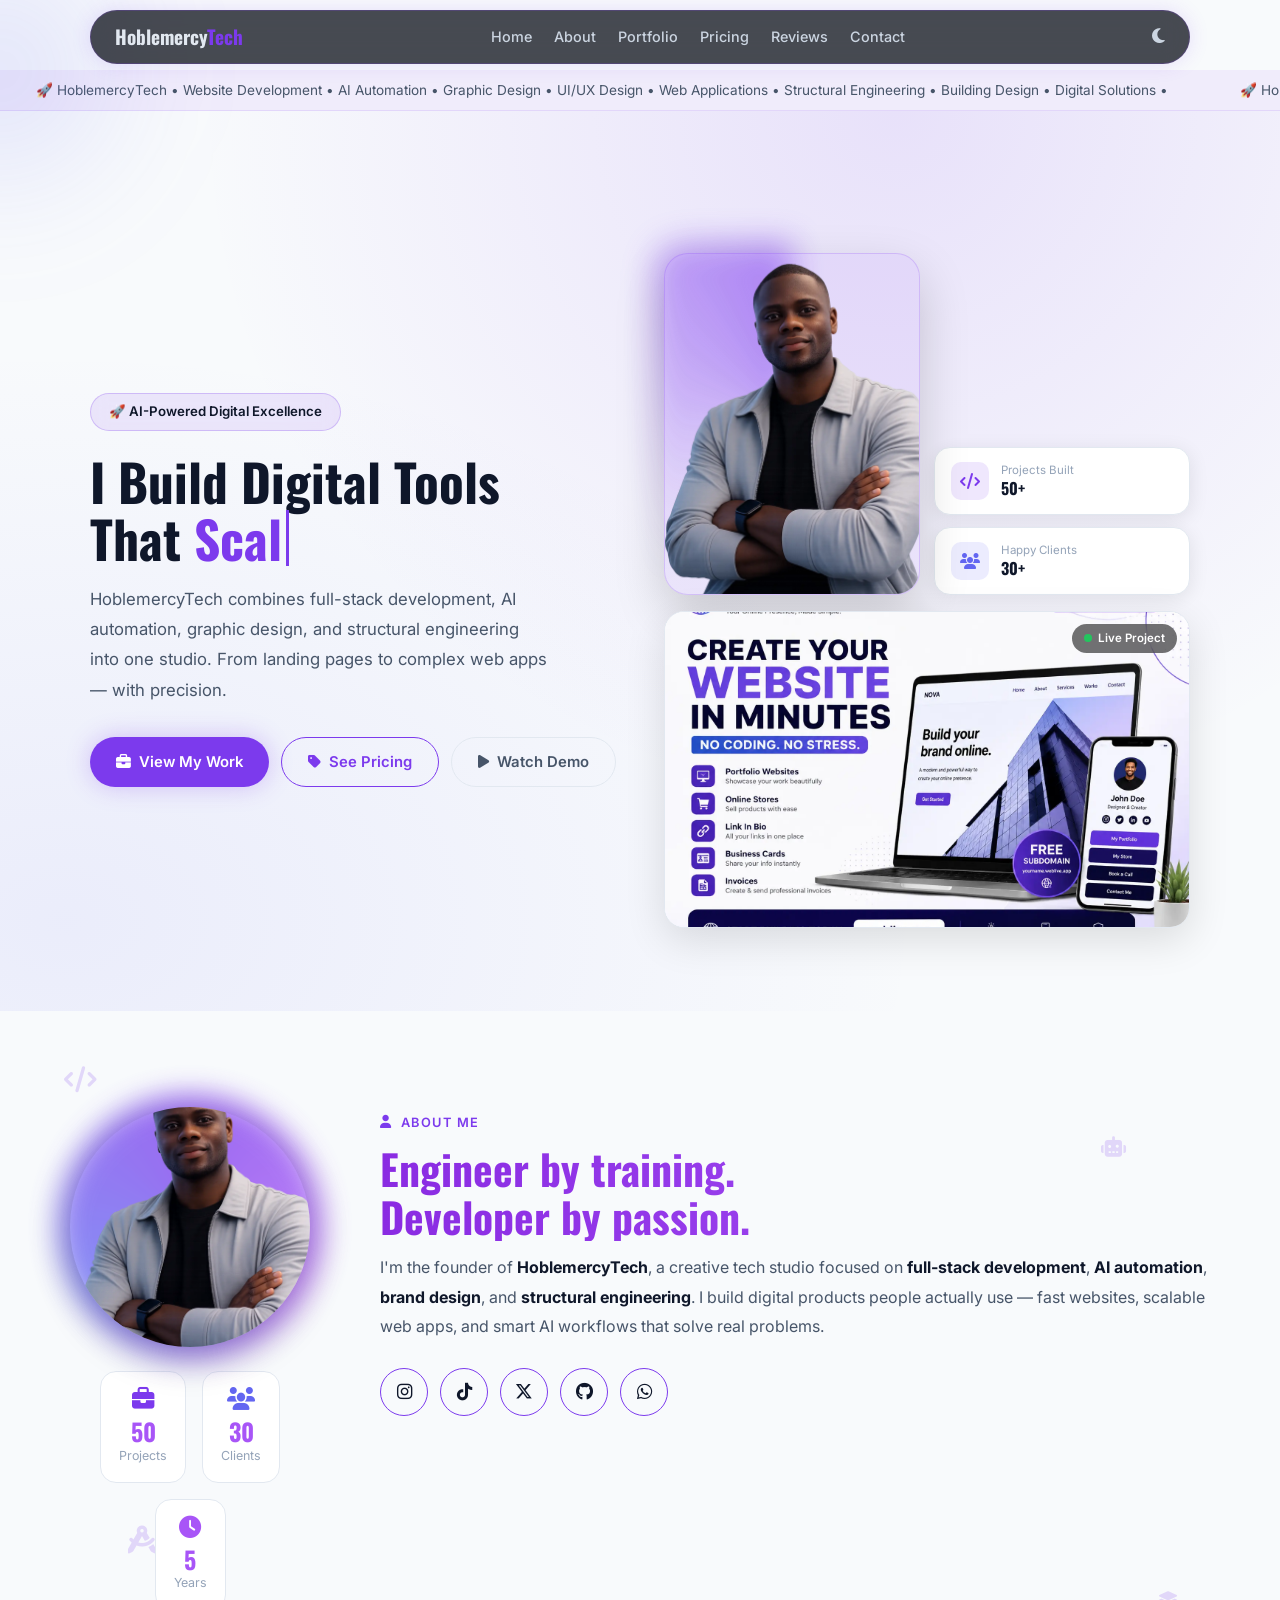
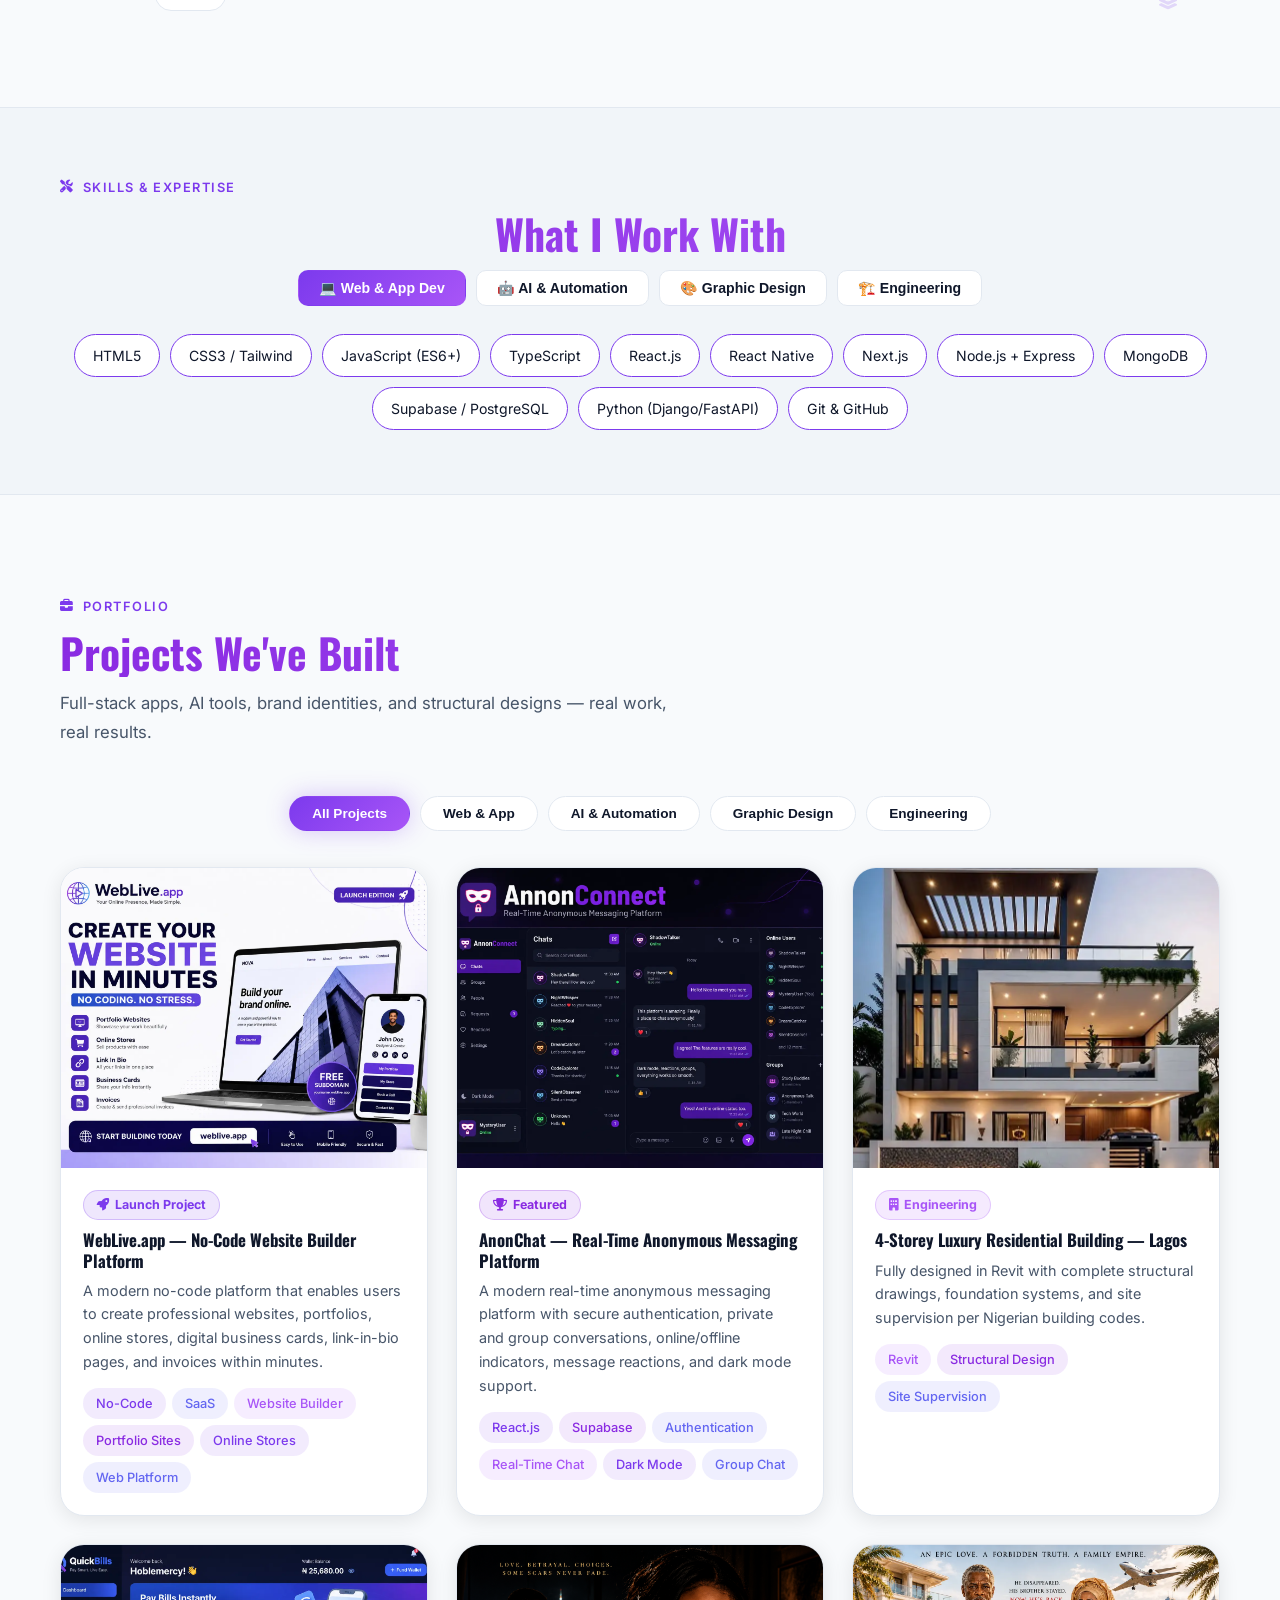
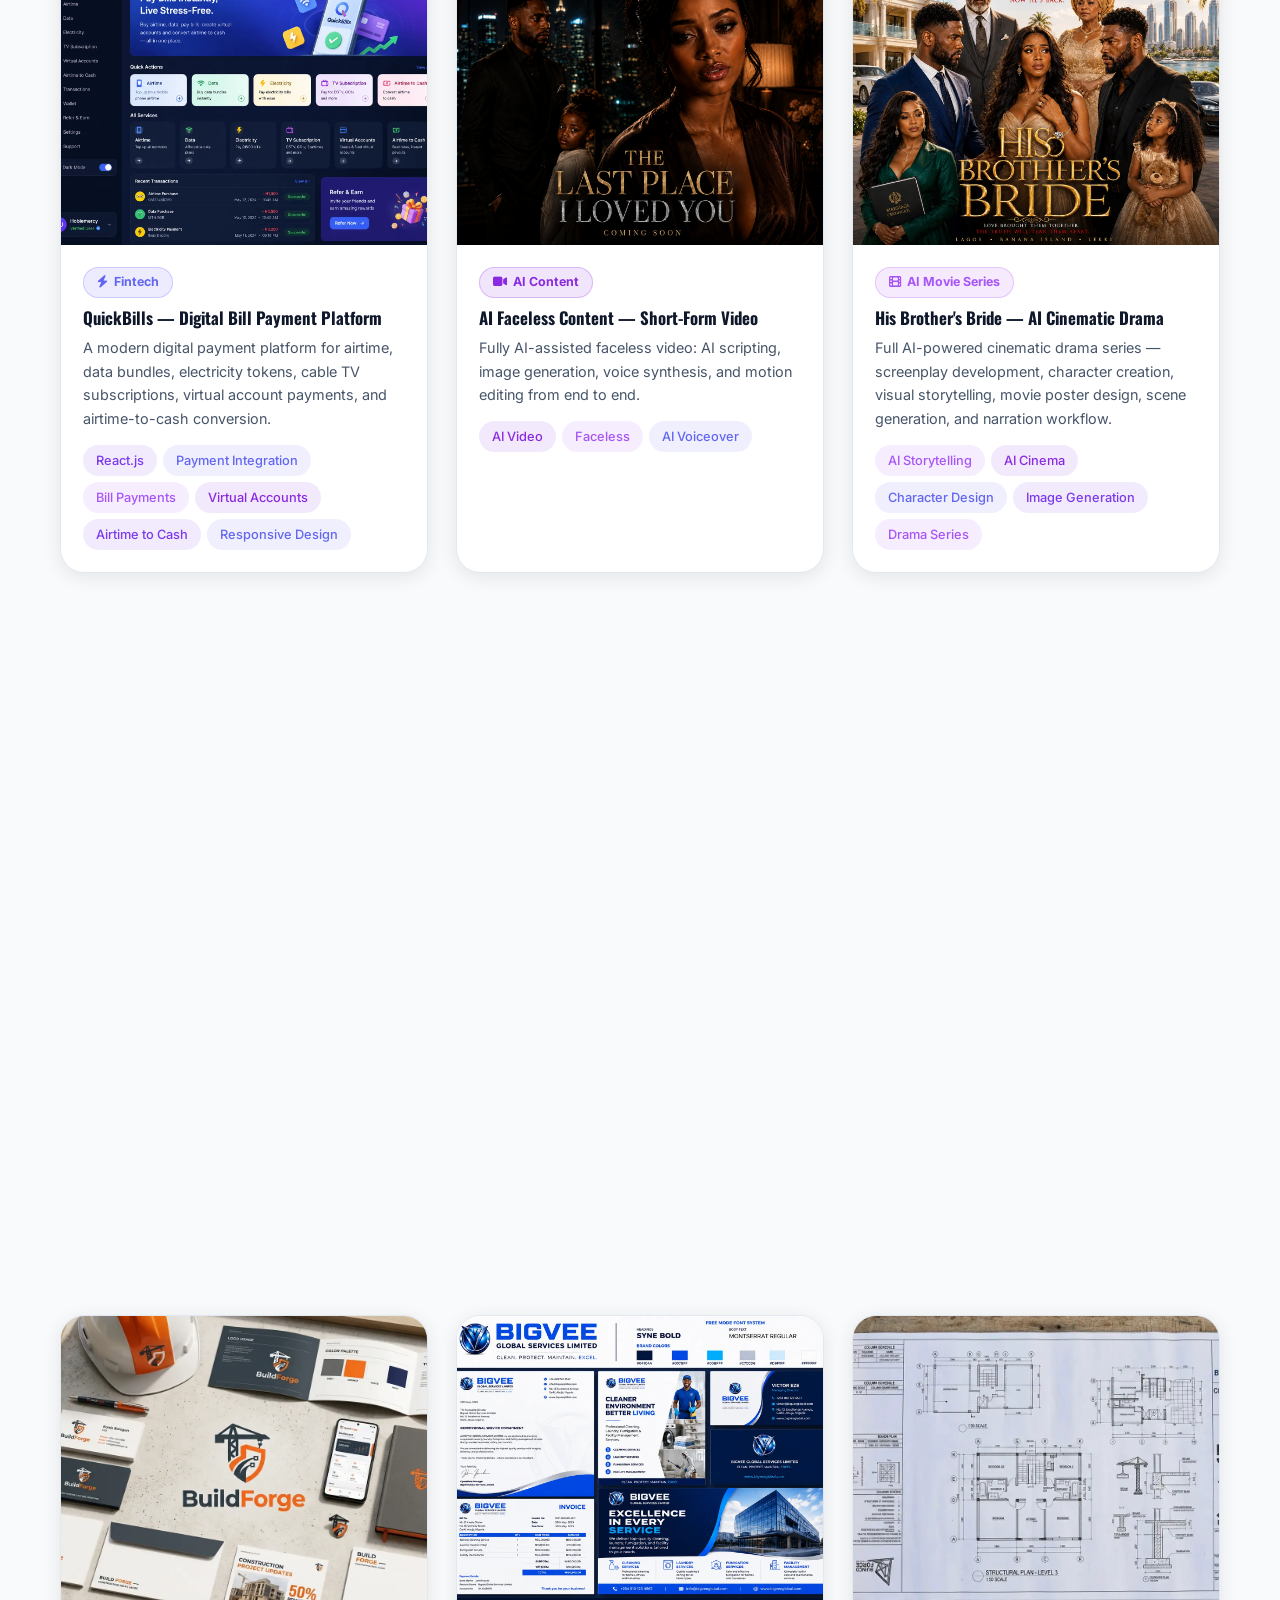
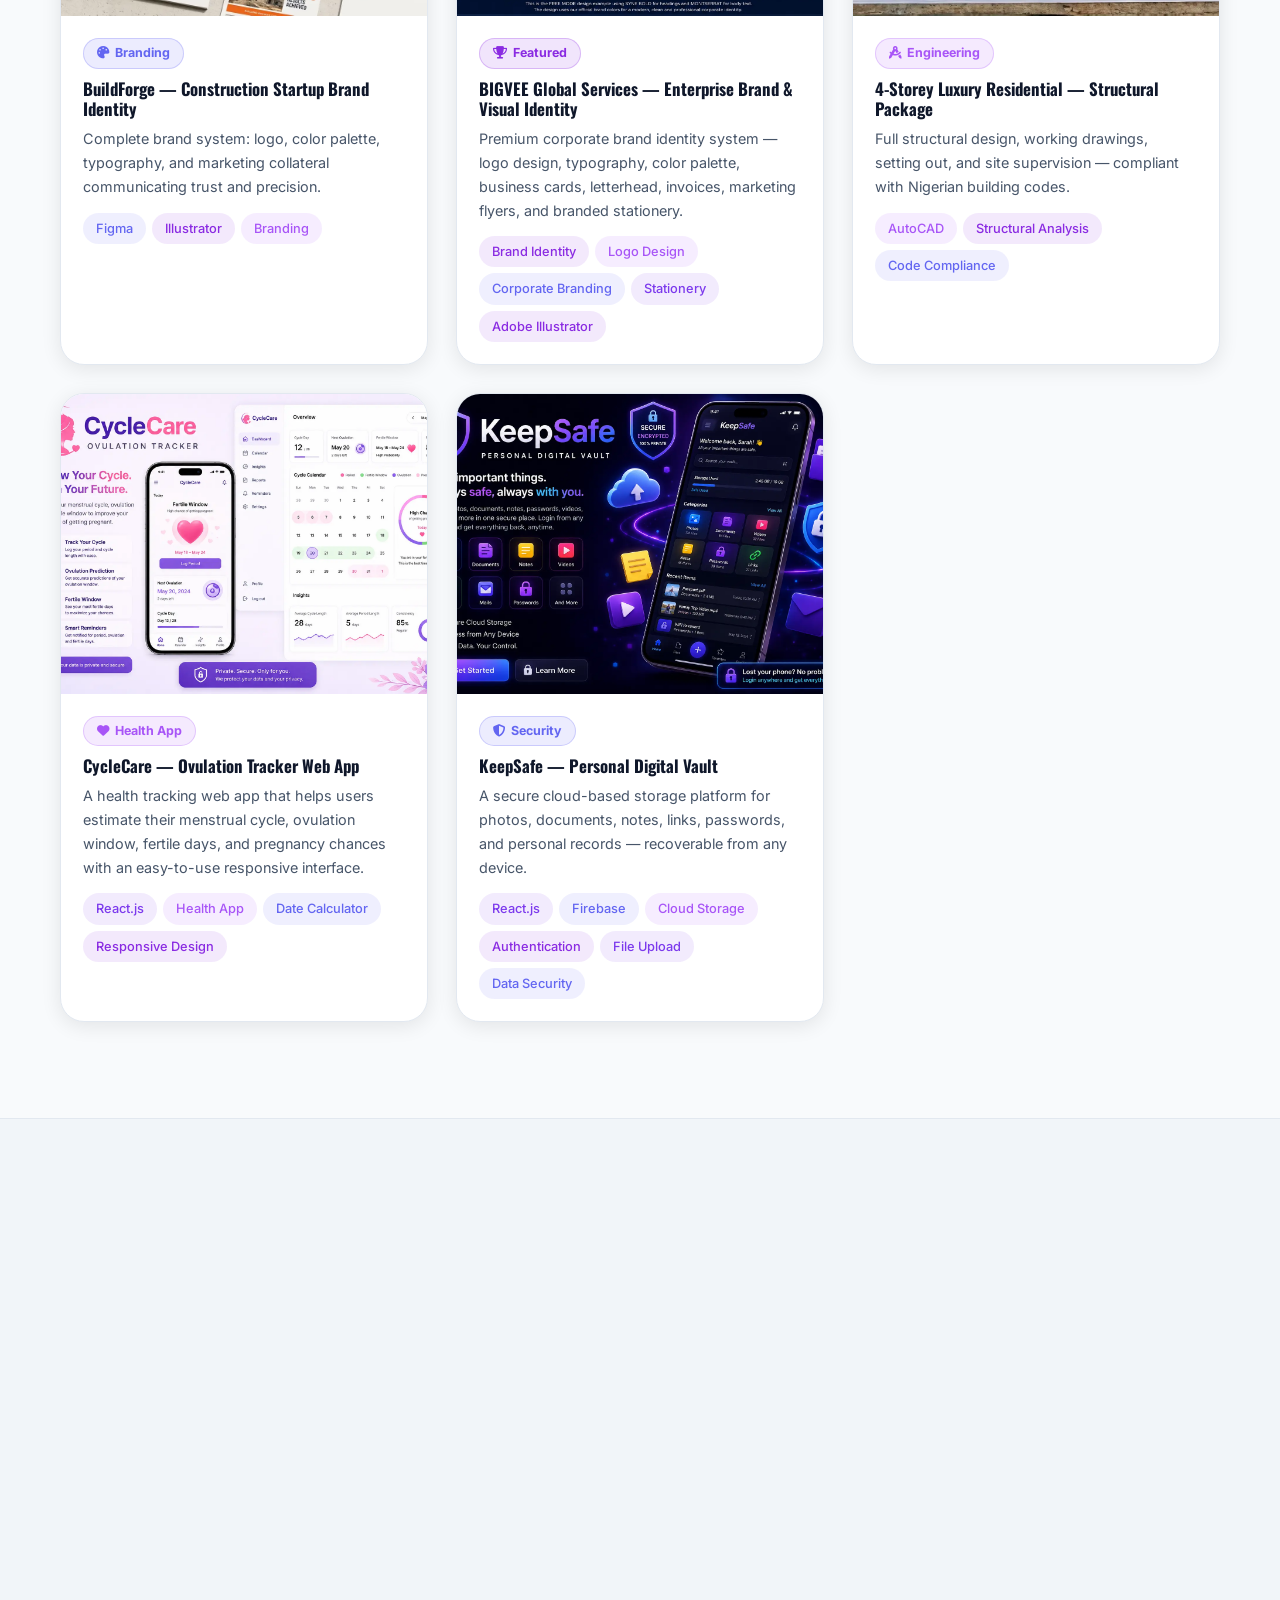
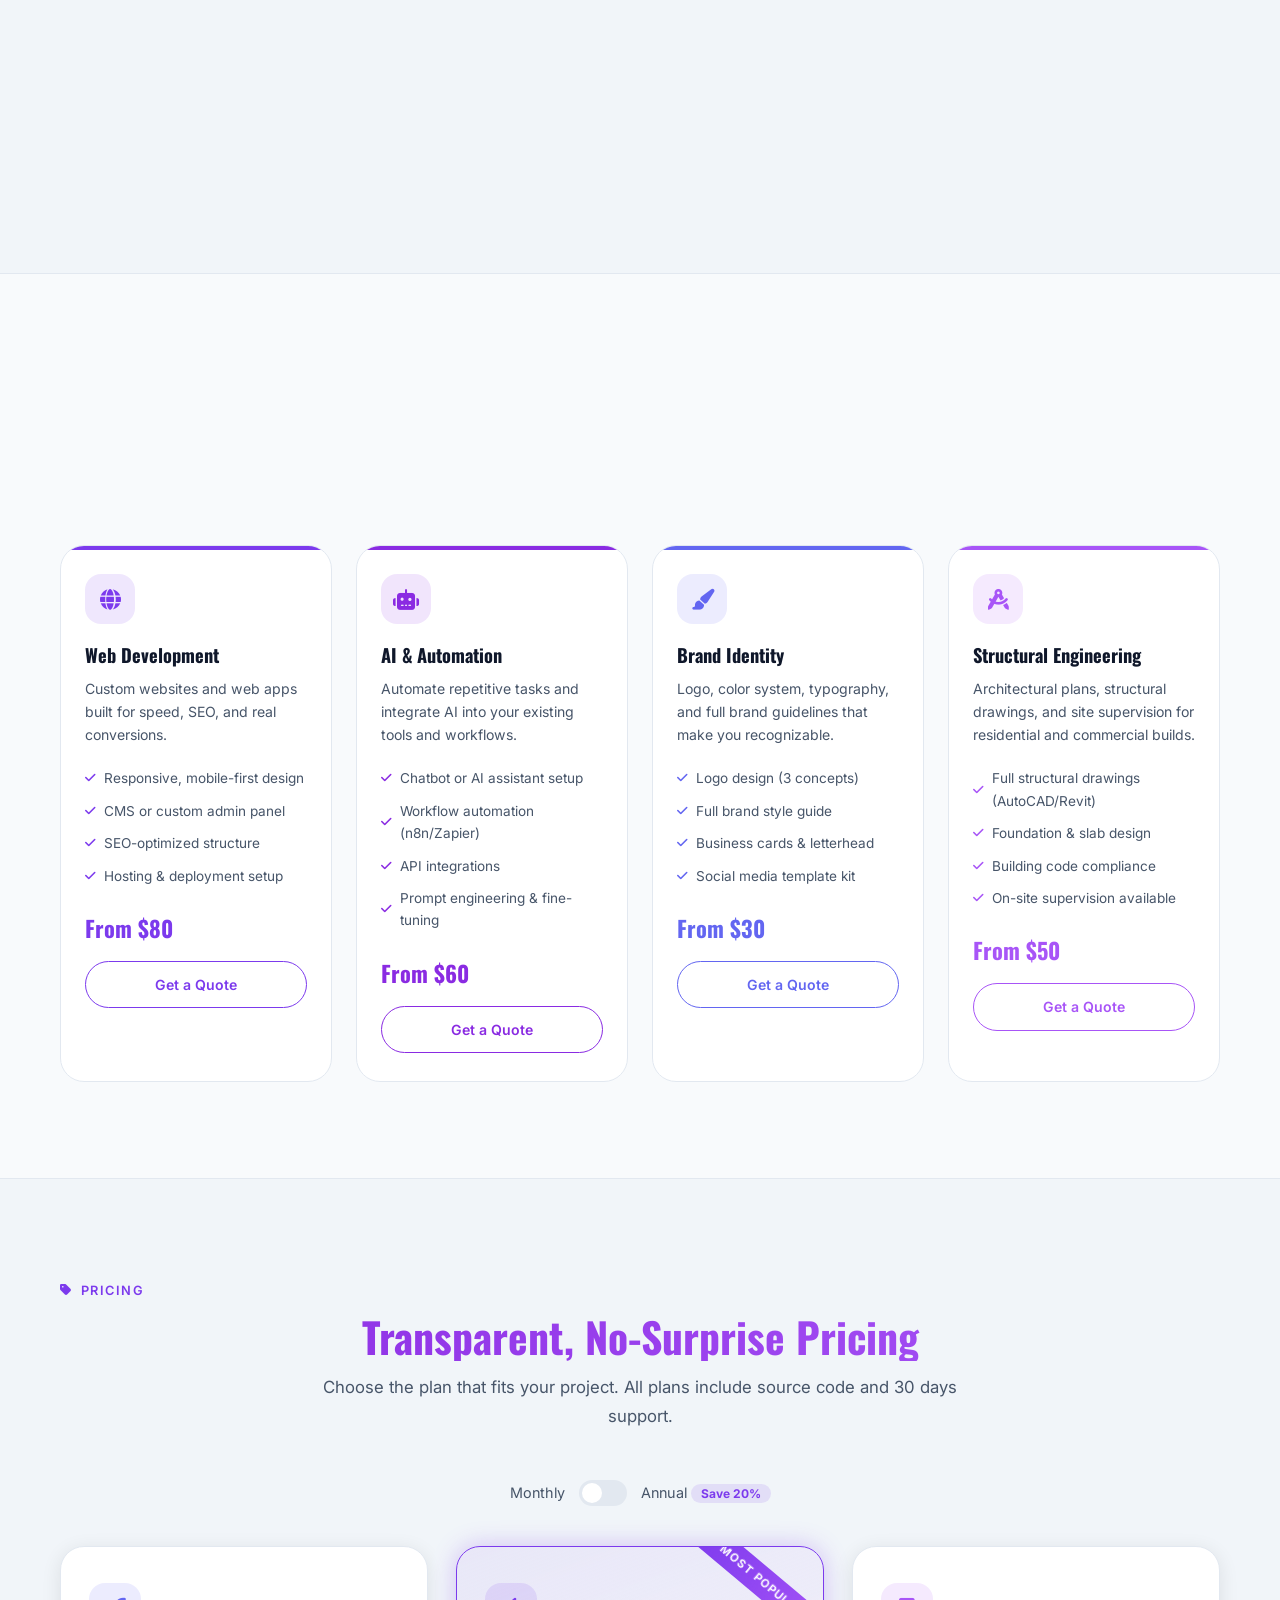
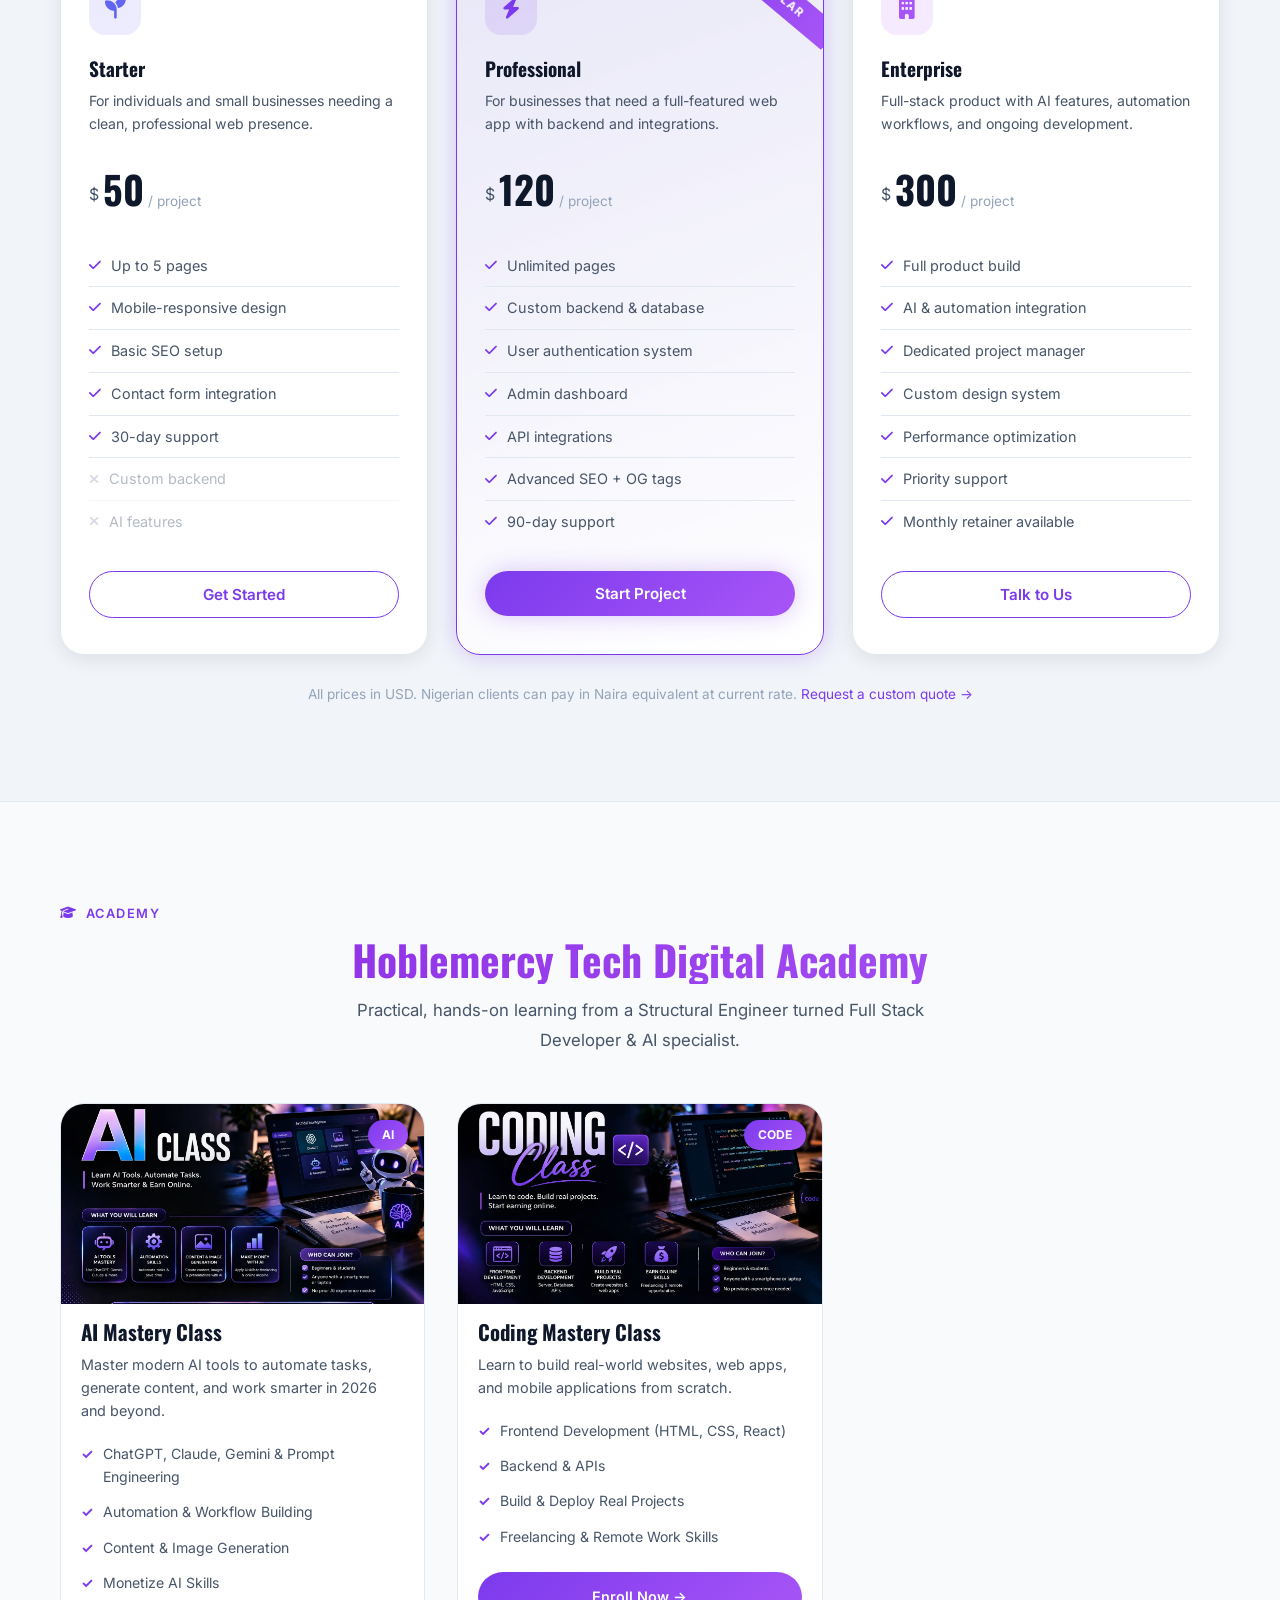
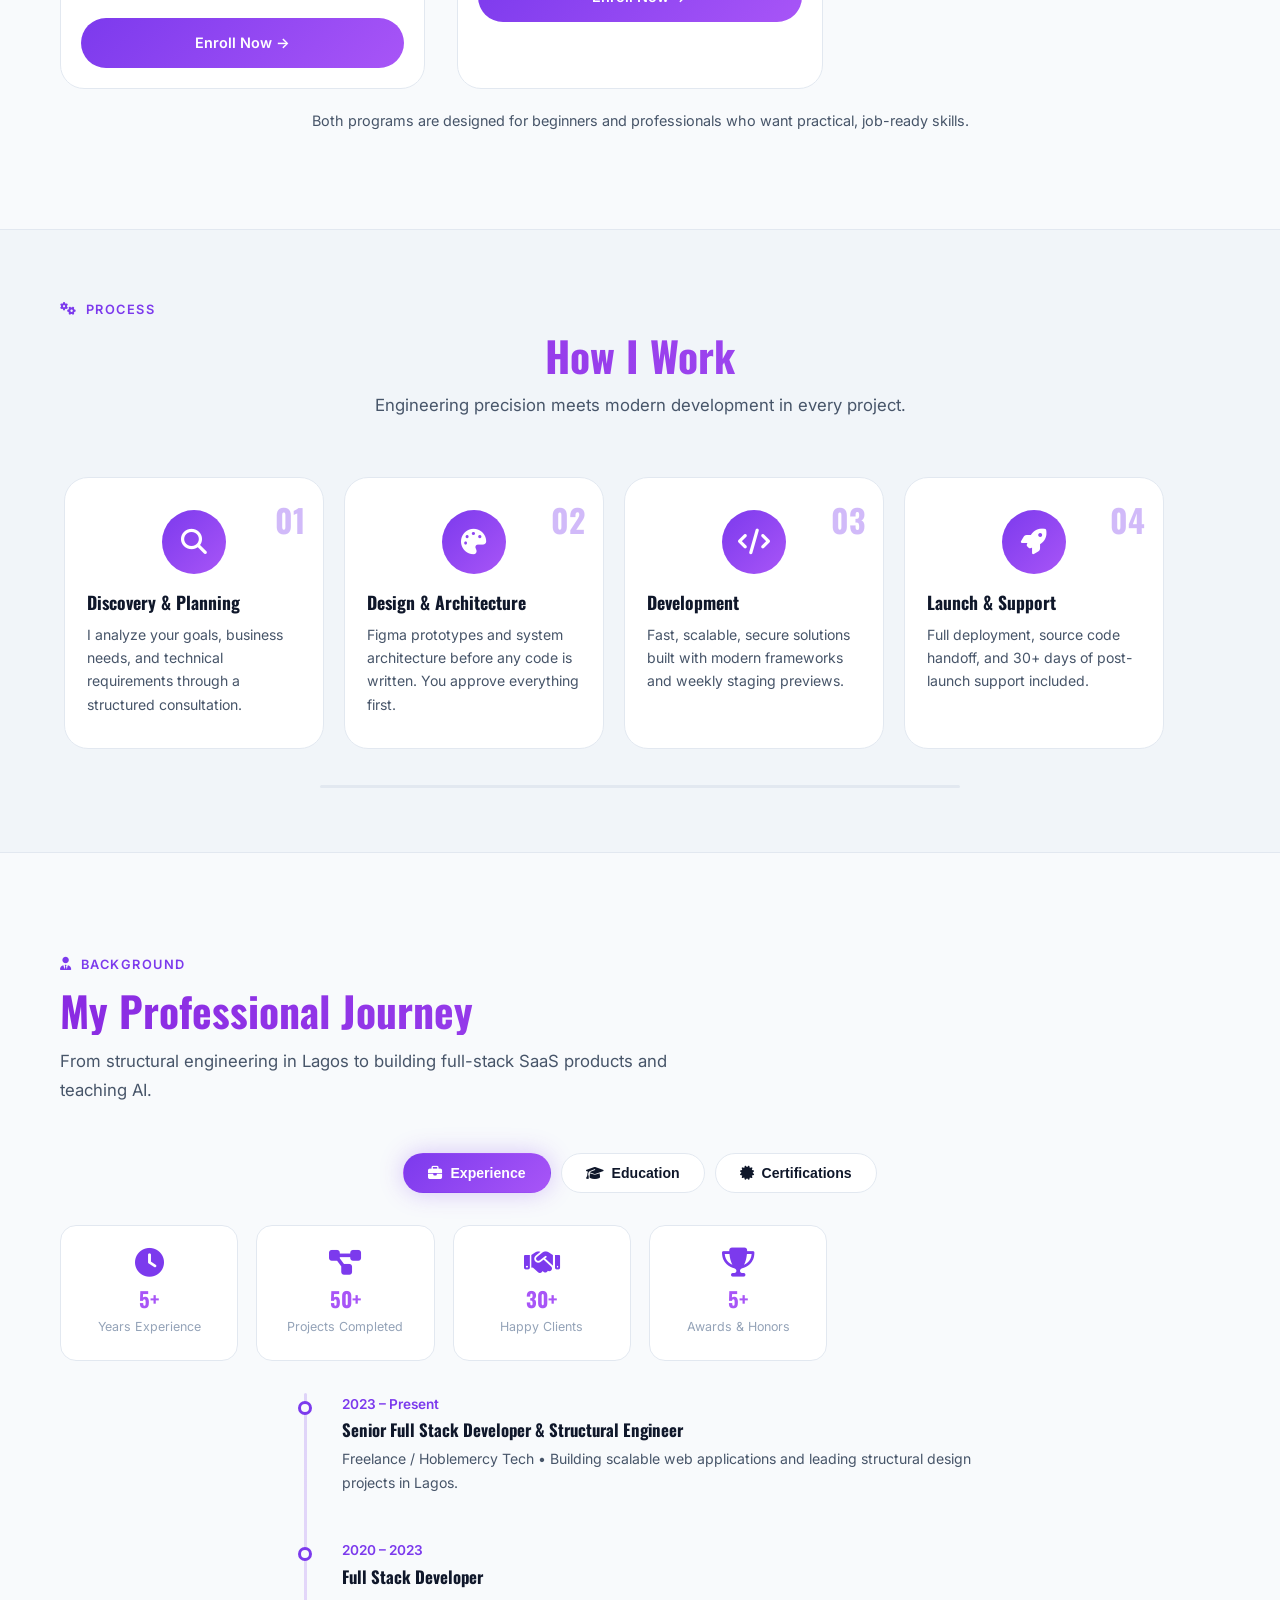
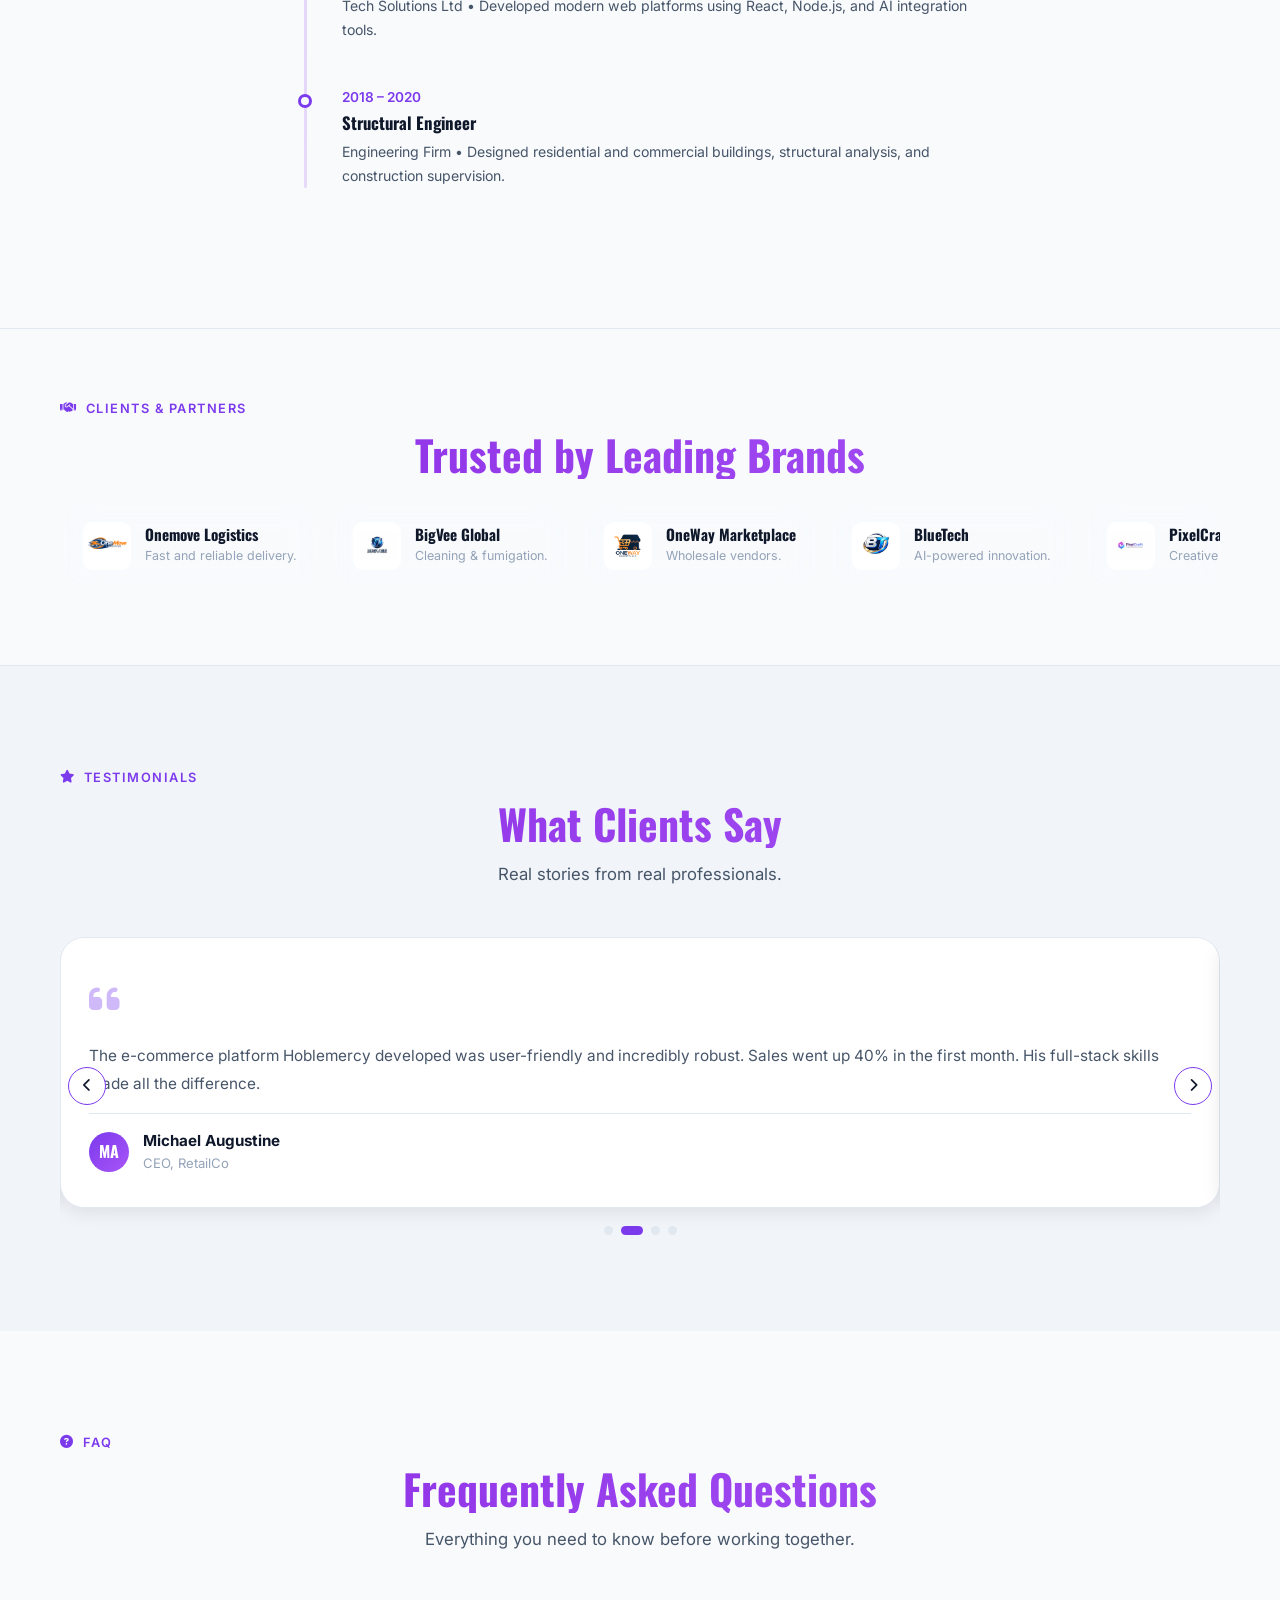
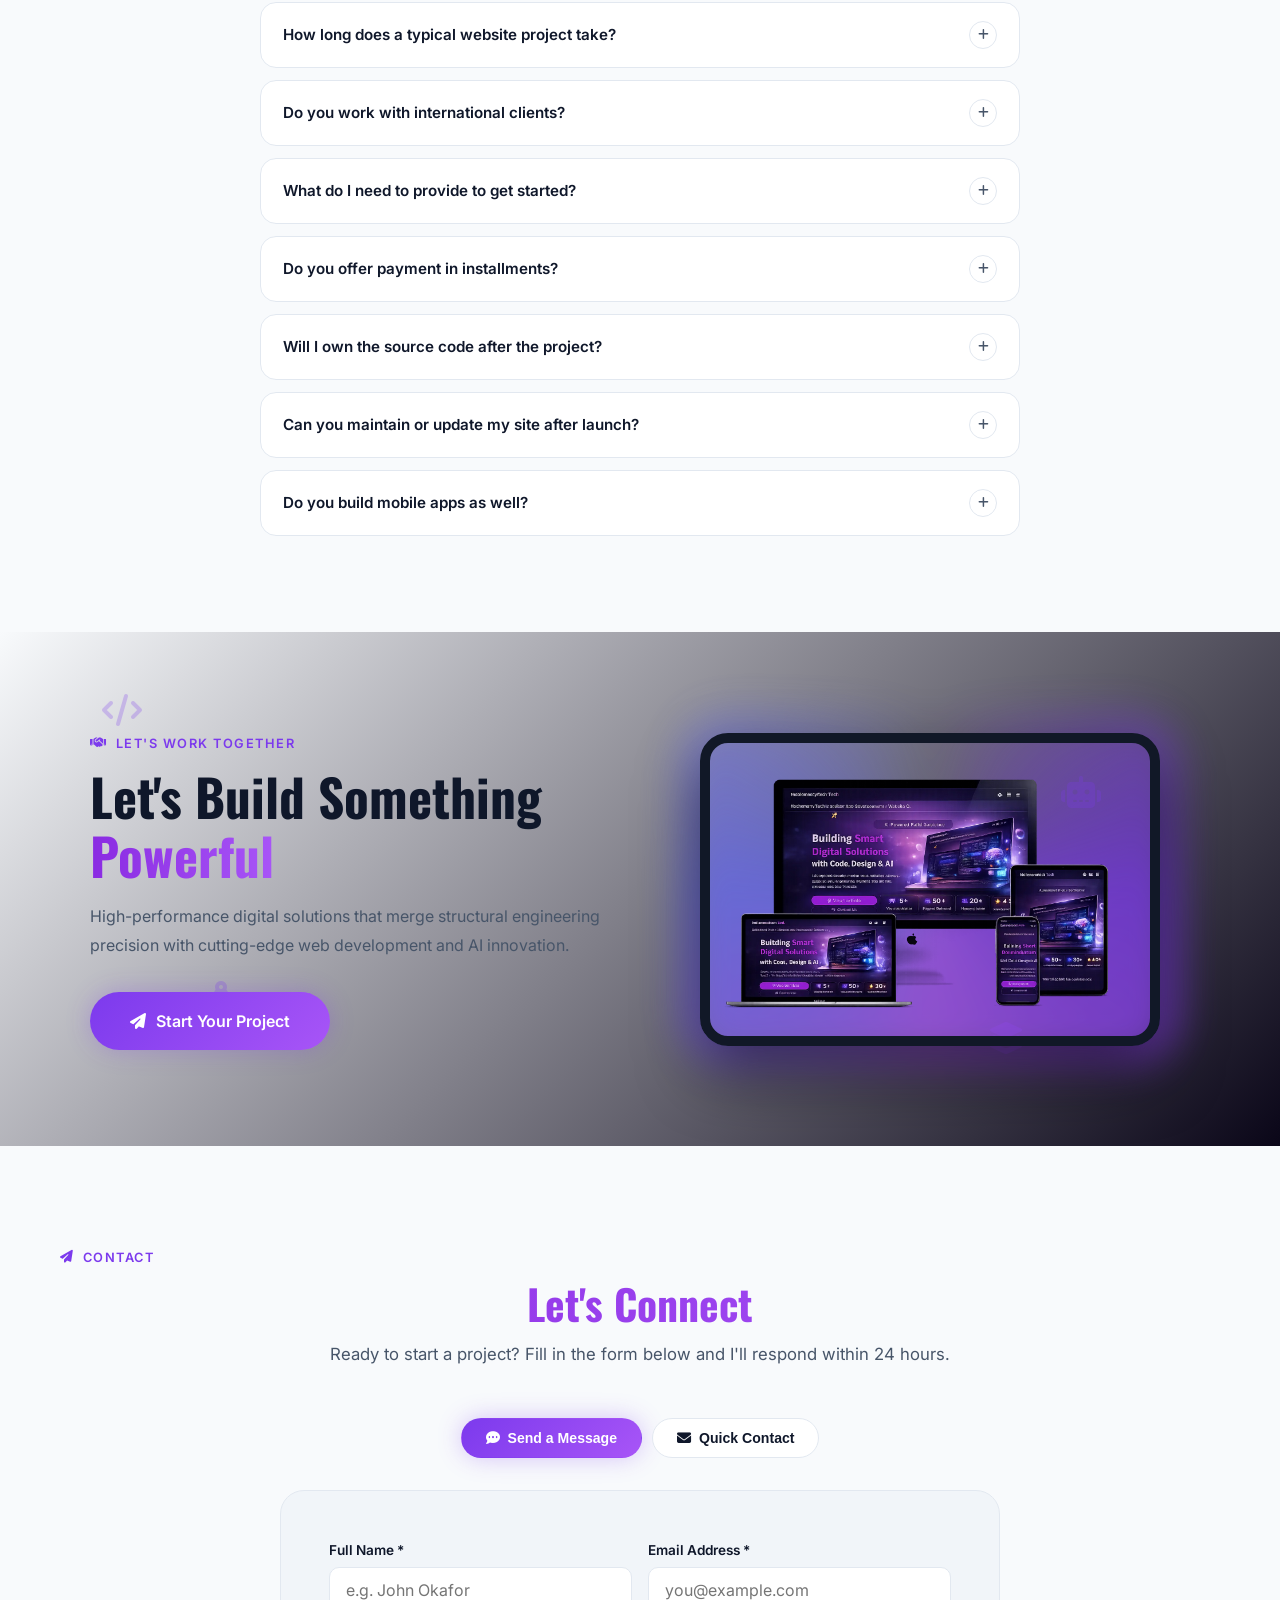
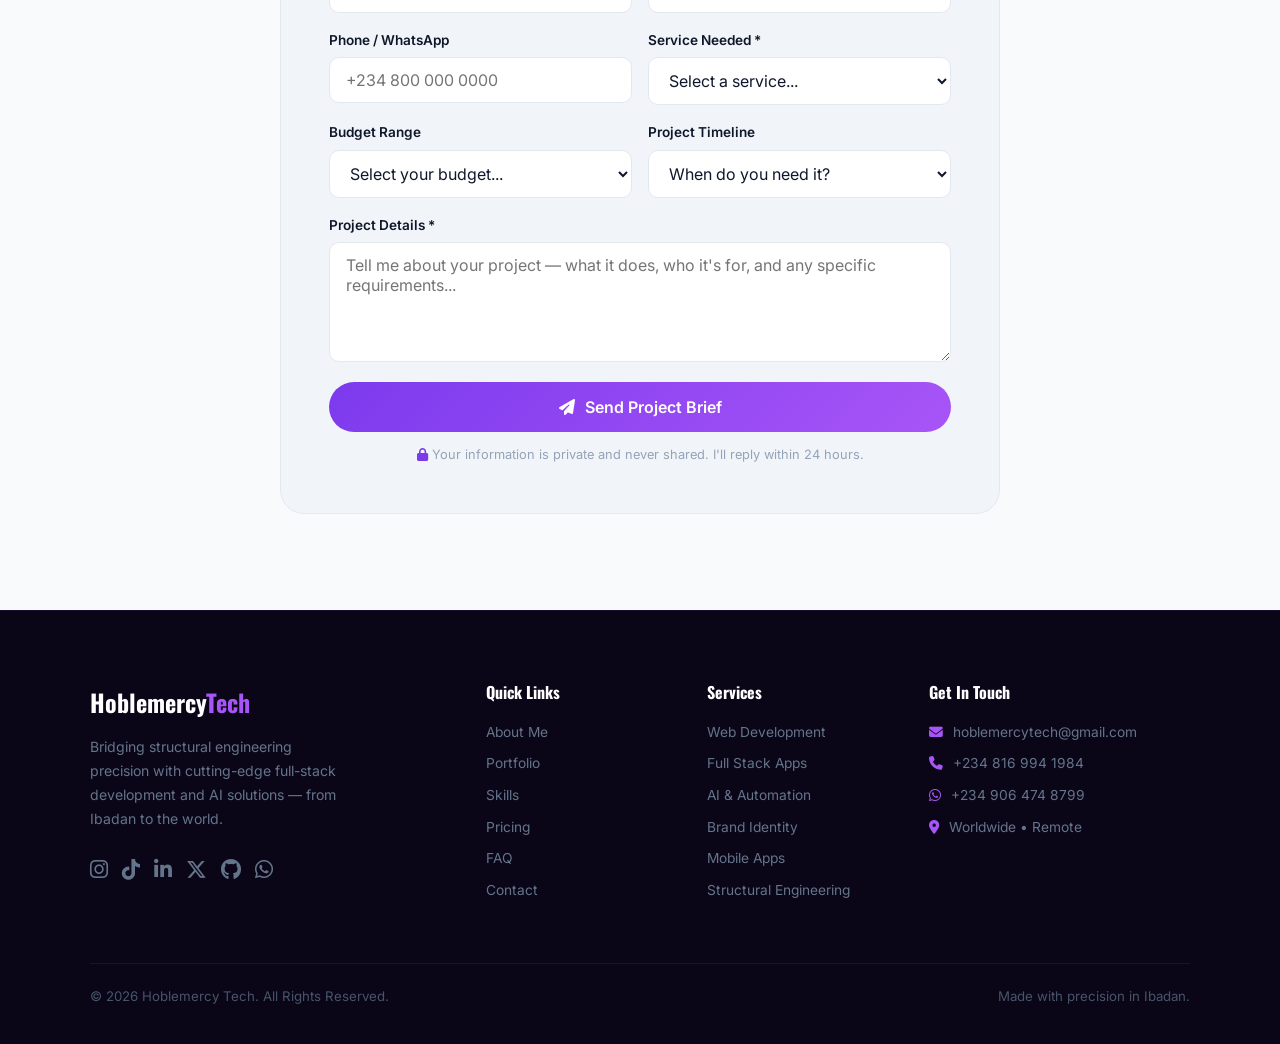
==== commit 37efd57c: "Add files via upload" ====
--- a/index.html
+++ b/index.html
@@ -10,6 +10,9 @@
   <meta name="author" content="HoblemercyTech">
   <meta name="robots" content="index, follow">
   <meta name="google-site-verification" content="WjOzX__dg0f5ihIOE-Nan83sYJvNqGUzu0i8VXuexn4" />
+  <meta name="format-detection" content="telephone=no">
+<meta name="rating" content="general">
+<meta name="language" content="English">
   <link rel="canonical" href="https://hoblemercytech.com">
   <link rel="sitemap" type="application/xml" href="/sitemap.xml">
 
@@ -710,7 +713,7 @@
     .form-group input, .form-group textarea, .form-group select {
       padding:12px 16px; background:var(--card-bg);
       border:1.5px solid var(--border-color); border-radius:var(--radius-sm);
-      color:var(--text-primary); font-size:0.9rem; font-family:"Inter",sans-serif;
+      color:var(--text-primary); font-size:16px; font-family:"Inter",sans-serif;
       transition:border-color 0.3s, box-shadow 0.3s;
     }
     .form-group input:focus, .form-group textarea:focus, .form-group select:focus {
@@ -729,14 +732,97 @@
     .form-note { text-align:center; margin-top:12px; font-size:0.8rem; color:var(--text-muted); }
 
     /* Toast */
-    .toast {
-      position:fixed; bottom:24px; left:50%; transform:translateX(-50%) translateY(80px);
-      background:var(--card-bg); border:1px solid var(--border-color); border-radius:var(--radius-md);
-      padding:14px 24px; box-shadow:var(--shadow-lg); z-index:9999; display:flex; align-items:center; gap:12px;
-      transition:transform 0.4s ease, opacity 0.4s; opacity:0; font-size:0.9rem; max-width:360px;
-    }
-    .toast.show { transform:translateX(-50%) translateY(0); opacity:1; }
-    .toast i { color:var(--violet); font-size:1.2rem; }
+  .toast {
+  position: fixed;
+  bottom: 28px;
+  left: 50%;
+  transform: translateX(-50%) translateY(100px);
+  background: var(--card-bg);
+  border: 1px solid var(--border-color);
+  border-radius: var(--radius-lg);
+  padding: 14px 16px 14px 14px;
+  box-shadow: var(--shadow-lg), 0 0 0 1px rgba(255,255,255,0.04) inset;
+  z-index: 9999;
+  display: flex;
+  align-items: center;
+  gap: 13px;
+  opacity: 0;
+  transition: transform 0.45s cubic-bezier(0.34,1.56,0.64,1), opacity 0.35s ease;
+  font-size: 0.88rem;
+  min-width: 280px;
+  max-width: 380px;
+  overflow: hidden;
+}
+.toast.show {
+  transform: translateX(-50%) translateY(0);
+  opacity: 1;
+}
+
+/* Left icon bubble */
+.toast-icon-wrap {
+  width: 38px; height: 38px;
+  border-radius: 10px;
+  display: flex; align-items: center; justify-content: center;
+  flex-shrink: 0;
+  font-size: 1.1rem;
+  transition: background 0.3s;
+}
+.toast.toast--ok   .toast-icon-wrap { background: rgba(16,185,129,0.15);  color: #10B981; }
+.toast.toast--err  .toast-icon-wrap { background: rgba(239,68,68,0.15);   color: #EF4444; }
+.toast.toast--warn .toast-icon-wrap { background: rgba(245,158,11,0.15);  color: #F59E0B; }
+.toast.toast--info .toast-icon-wrap { background: rgba(124,58,237,0.15);  color: var(--violet); }
+
+/* Text */
+.toast-body { flex: 1; min-width: 0; }
+.toast-title {
+  font-family: "Oswald", sans-serif;
+  font-size: 0.88rem;
+  font-weight: 600;
+  margin-bottom: 2px;
+  line-height: 1.2;
+}
+.toast-msg {
+  font-size: 0.82rem;
+  color: var(--text-secondary);
+  line-height: 1.4;
+  white-space: nowrap;
+  overflow: hidden;
+  text-overflow: ellipsis;
+}
+
+/* Close button */
+.toast-close {
+  background: none; border: none;
+  color: var(--text-muted); font-size: 0.75rem;
+  cursor: pointer; flex-shrink: 0;
+  width: 24px; height: 24px;
+  border-radius: 6px;
+  display: flex; align-items: center; justify-content: center;
+  transition: background 0.2s, color 0.2s;
+}
+.toast-close:hover { background: var(--bg-muted); color: var(--text-primary); }
+
+/* Progress bar */
+.toast-progress {
+  position: absolute;
+  bottom: 0; left: 0;
+  height: 3px;
+  border-radius: 0 0 var(--radius-lg) var(--radius-lg);
+  width: 100%;
+  transform-origin: left;
+  animation: none;
+}
+.toast.show .toast-progress { animation: toastBar 5s linear forwards; }
+.toast.toast--ok   .toast-progress { background: #10B981; }
+.toast.toast--err  .toast-progress { background: #EF4444; }
+.toast.toast--warn .toast-progress { background: #F59E0B; }
+.toast.toast--info .toast-progress { background: var(--violet); }
+
+@keyframes toastBar {
+  from { transform: scaleX(1); }
+  to   { transform: scaleX(0); }
+}
+
 
     /* ===== ACADEMY ===== */
     .academy-grid { display:grid; grid-template-columns:repeat(auto-fill,minmax(300px,1fr)); gap:32px; margin-top:24px; }
@@ -944,7 +1030,18 @@
 </div>
 
 <!-- TOAST -->
-<div class="toast" id="toast"><i class="fas fa-check-circle"></i><span id="toast-msg">Message sent!</span></div>
+<div class="toast" id="toast">
+  <div class="toast-icon-wrap" id="toastIconWrap">
+    <i class="fas fa-check-circle" id="toastIcon"></i>
+  </div>
+  <div class="toast-body">
+    <div class="toast-title" id="toast-title">Success</div>
+    <div class="toast-msg"  id="toast-msg">Message sent!</div>
+  </div>
+  <button class="toast-close" id="toastClose"><i class="fas fa-times"></i></button>
+  <div class="toast-progress" id="toastProgress"></div>
+</div>
+
 
 <!-- CURSOR GLOW -->
 <div class="cursor-glow" id="cursorGlow"></div>
@@ -2021,250 +2118,453 @@
 <button id="back-to-top" class="back-to-top" aria-label="Back to top"><i class="fas fa-arrow-up"></i></button>
 
 <script>
+
+const SUPABASE_URL      = 'https://kwxgaoyjbkawerguljtx.supabase.co';
+const SUPABASE_ANON_KEY = 'eyJhbGciOiJIUzI1NiIsInR5cCI6IkpXVCJ9.eyJpc3MiOiJzdXBhYmFzZSIsInJlZiI6Imt3eGdhb3lqYmthd2VyZ3VsanR4Iiwicm9sZSI6ImFub24iLCJpYXQiOjE3ODE4MDI1MTAsImV4cCI6MjA5NzM3ODUxMH0.v39YkkhMsfwBJwPWbSdDjqHRozV9h6FdEhtM5KxakVI';
+
 document.addEventListener('DOMContentLoaded', () => {
+  const loader = document.getElementById('premium-loader');
+
+
+  // ===== SHARED ELEMENTS =====
+const toast        = document.getElementById('toast');
+const toastMsg     = document.getElementById('toast-msg');
+const toastTitle   = document.getElementById('toast-title');
+const toastIcon    = document.getElementById('toastIcon');
+const toastProgress= document.getElementById('toastProgress');
+let toastTimer     = null;
+
+const TOAST_TYPES = {
+  ok:   { title:'Success',  icon:'fa-check-circle',       cls:'toast--ok'   },
+  err:  { title:'Error',    icon:'fa-circle-exclamation', cls:'toast--err'  },
+  warn: { title:'Warning',  icon:'fa-triangle-exclamation',cls:'toast--warn' },
+  info: { title:'Info',     icon:'fa-circle-info',        cls:'toast--info' },
+};
+
+const showToast = (msg, type = 'ok') => {
+  const cfg = TOAST_TYPES[type] || TOAST_TYPES.ok;
+
+  // Reset classes and animation
+  toast.className = `toast ${cfg.cls}`;
+  toastIcon.className = `fas ${cfg.icon}`;
+  toastTitle.textContent = cfg.title;
+  toastMsg.textContent   = msg;
+
+  // Restart progress bar
+  toastProgress.style.animation = 'none';
+  void toastProgress.offsetWidth; // reflow
+  toast.classList.add('show');
+
+  if (toastTimer) clearTimeout(toastTimer);
+  toastTimer = setTimeout(() => toast.classList.remove('show'), 5000);
+};
+
+document.getElementById('toastClose').addEventListener('click', () => {
+  toast.classList.remove('show');
+  clearTimeout(toastTimer);
+});
+
 
 
   // ===== THEME =====
   const toggleBtn = document.getElementById('themeToggle');
   const icon = toggleBtn.querySelector('i');
   const saved = localStorage.getItem('theme') || 'light';
-  if (saved === 'dark') { document.documentElement.setAttribute('data-theme','dark'); icon.className='fa-solid fa-sun'; }
+  if (saved === 'dark') {
+    document.documentElement.setAttribute('data-theme', 'dark');
+    icon.className = 'fa-solid fa-sun';
+  }
   toggleBtn.addEventListener('click', () => {
     const dark = document.documentElement.getAttribute('data-theme') === 'dark';
-    if (dark) { document.documentElement.removeAttribute('data-theme'); localStorage.setItem('theme','light'); icon.className='fa-solid fa-moon'; }
-    else { document.documentElement.setAttribute('data-theme','dark'); localStorage.setItem('theme','dark'); icon.className='fa-solid fa-sun'; }
+    if (dark) {
+      document.documentElement.removeAttribute('data-theme');
+      localStorage.setItem('theme', 'light');
+      icon.className = 'fa-solid fa-moon';
+    } else {
+      document.documentElement.setAttribute('data-theme', 'dark');
+      localStorage.setItem('theme', 'dark');
+      icon.className = 'fa-solid fa-sun';
+    }
   });
 
   // ===== SIDENAV =====
   const sidenav = document.getElementById('sidenav');
-  const open = () => { sidenav.classList.add('active'); sidenav.setAttribute('aria-hidden','false'); document.body.style.overflow='hidden'; };
-  const close = () => { sidenav.classList.remove('active'); sidenav.setAttribute('aria-hidden','true'); document.body.style.overflow=''; };
-  document.getElementById('menuBtn').addEventListener('click', open);
-  document.getElementById('closeBtn').addEventListener('click', close);
-  document.querySelectorAll('.sidenav a').forEach(a => a.addEventListener('click', close));
-  sidenav.addEventListener('click', e => { if (e.target === sidenav) close(); });
-
-  // ===== LOADER (internal links) =====
-  const loader = document.getElementById('premium-loader');
+  const openNav  = () => { sidenav.classList.add('active'); sidenav.setAttribute('aria-hidden', 'false'); document.body.style.overflow = 'hidden'; };
+  const closeNav = () => { sidenav.classList.remove('active'); sidenav.setAttribute('aria-hidden', 'true'); document.body.style.overflow = ''; };
+  document.getElementById('menuBtn').addEventListener('click', openNav);
+  document.getElementById('closeBtn').addEventListener('click', closeNav);
+  document.querySelectorAll('.sidenav a').forEach(a => a.addEventListener('click', closeNav));
+  sidenav.addEventListener('click', e => { if (e.target === sidenav) closeNav(); });
+
+  // ===== LOADER (internal links only) =====
   document.querySelectorAll('a[href]').forEach(link => {
     const h = link.getAttribute('href');
     if (!h || h.startsWith('#') || h.startsWith('mailto') || h.startsWith('tel') || h.startsWith('https://wa.me') || link.target === '_blank') return;
-    link.addEventListener('click', e => { e.preventDefault(); loader.classList.add('active'); setTimeout(() => { window.location.href = link.href; }, 700); });
+    link.addEventListener('click', e => {
+      e.preventDefault();
+      loader.classList.add('active');
+      setTimeout(() => { window.location.href = link.href; }, 700);
+    });
   });
 
-  // ===== REVEAL =====
+  // ===== SCROLL REVEAL =====
   const revealObs = new IntersectionObserver(entries => {
-    entries.forEach(e => { if (e.isIntersecting) { e.target.classList.add('active'); revealObs.unobserve(e.target); } });
+    entries.forEach(e => {
+      if (e.isIntersecting) { e.target.classList.add('active'); revealObs.unobserve(e.target); }
+    });
   }, { threshold: 0.1 });
   document.querySelectorAll('.reveal').forEach(el => revealObs.observe(el));
 
-  // ===== COUNTER =====
+  // ===== ABOUT COUNTERS =====
   document.querySelectorAll('.counter').forEach(c => {
     const obs = new IntersectionObserver(entries => {
       if (entries[0].isIntersecting) {
-        const target = +c.getAttribute('data-target'); let count = 0; const inc = target / 55;
-        const tick = () => { count += inc; c.innerText = count < target ? Math.ceil(count) : target; if (count < target) requestAnimationFrame(tick); };
-        tick(); obs.unobserve(c);
+        const target = +c.getAttribute('data-target');
+        let count = 0;
+        const inc = target / 55;
+        const tick = () => {
+          count += inc;
+          c.innerText = count < target ? Math.ceil(count) : target;
+          if (count < target) requestAnimationFrame(tick);
+        };
+        tick();
+        obs.unobserve(c);
       }
     }, { threshold: 0.6 });
     obs.observe(c);
   });
 
-  // ===== TRUST COUNTER =====
-  const trust = document.getElementById('trustSection');
-  if (trust) {
+  // ===== TRUST STAT COUNTERS =====
+  const trustSection = document.getElementById('trustSection');
+  if (trustSection) {
     const obs = new IntersectionObserver(entries => {
       if (entries[0].isIntersecting) {
         document.querySelectorAll('.trust-item').forEach(item => {
-          const el = item.querySelector('.trust-number'); if (!el) return;
+          const el = item.querySelector('.trust-number');
+          if (!el) return;
           const raw = item.getAttribute('data-value') || '0';
-          const target = parseFloat(raw); if (isNaN(target)) return;
+          const target = parseFloat(raw);
+          if (isNaN(target)) return;
           const isRating = raw.includes('.');
-          let count = 0; const inc = target / 50;
-          const tick = () => { count += inc; el.textContent = count < target ? (isRating ? count.toFixed(1) : Math.floor(count)+'+') : (isRating ? target.toFixed(1) : target+'+'); if (count < target) requestAnimationFrame(tick); };
+          let count = 0;
+          const inc = target / 50;
+          const tick = () => {
+            count += inc;
+            el.textContent = count < target
+              ? (isRating ? count.toFixed(1) : Math.floor(count) + '+')
+              : (isRating ? target.toFixed(1) : target + '+');
+            if (count < target) requestAnimationFrame(tick);
+          };
           tick();
         });
         obs.disconnect();
       }
     }, { threshold: 0.3 });
-    obs.observe(trust);
-  }
-
-  // ===== PARTICLES =====
+    obs.observe(trustSection);
+  }
+
+  // ===== CANVAS PARTICLES =====
   const canvas = document.getElementById('trustParticles');
   if (canvas) {
     const ctx = canvas.getContext('2d', { alpha: true });
-    let particles = []; let w, h;
-    const resize = () => { w = canvas.offsetWidth; h = canvas.offsetHeight; canvas.width = w; canvas.height = h; };
-    window.addEventListener('resize', resize); resize();
-    for (let i=0;i<28;i++) particles.push({ x:Math.random()*(w||300), y:Math.random()*(h||200), r:Math.random()*1.5+0.5, dx:(Math.random()-.5)*.5, dy:(Math.random()-.5)*.5 });
-    const anim = () => { ctx.clearRect(0,0,w,h); particles.forEach(p => { p.x+=p.dx; p.y+=p.dy; if(p.x<0||p.x>w)p.dx*=-1; if(p.y<0||p.y>h)p.dy*=-1; ctx.beginPath(); ctx.arc(p.x,p.y,p.r,0,Math.PI*2); ctx.fillStyle='rgba(124,58,237,0.28)'; ctx.fill(); }); requestAnimationFrame(anim); };
-    anim();
-  }
-
-  // ===== CURSOR =====
-  const glow = document.getElementById('cursorGlow'); let rafId = null;
+    let particles = [];
+    let w, h;
+    const resize = () => {
+      w = canvas.offsetWidth;
+      h = canvas.offsetHeight;
+      canvas.width = w;
+      canvas.height = h;
+    };
+    window.addEventListener('resize', resize);
+    resize();
+    for (let i = 0; i < 28; i++) {
+      particles.push({
+        x: Math.random() * (w || 300),
+        y: Math.random() * (h || 200),
+        r: Math.random() * 1.5 + 0.5,
+        dx: (Math.random() - 0.5) * 0.5,
+        dy: (Math.random() - 0.5) * 0.5,
+      });
+    }
+    const animParticles = () => {
+      ctx.clearRect(0, 0, w, h);
+      particles.forEach(p => {
+        p.x += p.dx; p.y += p.dy;
+        if (p.x < 0 || p.x > w) p.dx *= -1;
+        if (p.y < 0 || p.y > h) p.dy *= -1;
+        ctx.beginPath();
+        ctx.arc(p.x, p.y, p.r, 0, Math.PI * 2);
+        ctx.fillStyle = 'rgba(124,58,237,0.28)';
+        ctx.fill();
+      });
+      requestAnimationFrame(animParticles);
+    };
+    animParticles();
+  }
+
+  // ===== CURSOR GLOW =====
+  const glow = document.getElementById('cursorGlow');
+  let rafId = null;
   document.addEventListener('mousemove', e => {
-    if (!rafId) rafId = requestAnimationFrame(() => { if(glow){ glow.style.left=e.clientX+'px'; glow.style.top=e.clientY+'px'; } rafId=null; });
+    if (!rafId) rafId = requestAnimationFrame(() => {
+      if (glow) { glow.style.left = e.clientX + 'px'; glow.style.top = e.clientY + 'px'; }
+      rafId = null;
+    });
   });
 
-  // ===== TYPED HERO =====
+  // ===== TYPED HERO TEXT =====
   const phrases = ['Work.', 'Scale.', 'Convert.', 'Last.'];
-  let pi=0, ci=0, deleting=false;
+  let pi = 0, ci = 0, deleting = false;
   const typed = document.getElementById('typedText');
   if (typed) {
     setInterval(() => {
       const phrase = phrases[pi];
-      if (!deleting) { ci++; typed.textContent = phrase.slice(0,ci); if(ci===phrase.length){ deleting=true; setTimeout(()=>{},1200); } }
-      else { ci--; typed.textContent = phrase.slice(0,ci); if(ci===0){ deleting=false; pi=(pi+1)%phrases.length; } }
+      if (!deleting) {
+        ci++;
+        typed.textContent = phrase.slice(0, ci);
+        if (ci === phrase.length) deleting = true;
+      } else {
+        ci--;
+        typed.textContent = phrase.slice(0, ci);
+        if (ci === 0) { deleting = false; pi = (pi + 1) % phrases.length; }
+      }
     }, 90);
   }
 
   // ===== SKILL TABS =====
-  document.querySelectorAll('.skill-tab').forEach(t => t.addEventListener('click', () => {
-    document.querySelectorAll('.skill-tab').forEach(x=>x.classList.remove('active'));
-    document.querySelectorAll('.skill-content').forEach(x=>x.classList.remove('active'));
-    t.classList.add('active');
-    const el = document.getElementById(t.getAttribute('data-target')); if(el) el.classList.add('active');
-  }));
+  document.querySelectorAll('.skill-tab').forEach(t => {
+    t.addEventListener('click', () => {
+      document.querySelectorAll('.skill-tab').forEach(x => x.classList.remove('active'));
+      document.querySelectorAll('.skill-content').forEach(x => x.classList.remove('active'));
+      t.classList.add('active');
+      const el = document.getElementById(t.getAttribute('data-target'));
+      if (el) el.classList.add('active');
+    });
+  });
 
   // ===== PROJECT FILTERS =====
-  document.querySelectorAll('.filter-btn').forEach(b => b.addEventListener('click', () => {
-    document.querySelectorAll('.filter-btn').forEach(x=>x.classList.remove('active'));
-    b.classList.add('active');
-    const f = b.getAttribute('data-filter');
-    document.querySelectorAll('.project-card').forEach(c => { c.style.display = (f==='all'||c.getAttribute('data-category')===f)?'block':'none'; });
-  }));
+  document.querySelectorAll('.filter-btn').forEach(b => {
+    b.addEventListener('click', () => {
+      document.querySelectorAll('.filter-btn').forEach(x => x.classList.remove('active'));
+      b.classList.add('active');
+      const f = b.getAttribute('data-filter');
+      document.querySelectorAll('.project-card').forEach(c => {
+        c.style.display = (f === 'all' || c.getAttribute('data-category') === f) ? 'block' : 'none';
+      });
+    });
+  });
 
   // ===== BACKGROUND TABS =====
-  document.querySelectorAll('.background-tab').forEach(t => t.addEventListener('click', () => {
-    document.querySelectorAll('.background-tab').forEach(x=>x.classList.remove('active'));
-    document.querySelectorAll('.background-tab-content').forEach(x=>x.classList.remove('active'));
-    t.classList.add('active');
-    const el = document.getElementById(t.getAttribute('data-target')); if(el) el.classList.add('active');
-  }));
+  document.querySelectorAll('.background-tab').forEach(t => {
+    t.addEventListener('click', () => {
+      document.querySelectorAll('.background-tab').forEach(x => x.classList.remove('active'));
+      document.querySelectorAll('.background-tab-content').forEach(x => x.classList.remove('active'));
+      t.classList.add('active');
+      const el = document.getElementById(t.getAttribute('data-target'));
+      if (el) el.classList.add('active');
+    });
+  });
 
   // ===== CONTACT TABS =====
-  document.querySelectorAll('.contact-tab').forEach(t => t.addEventListener('click', () => {
-    document.querySelectorAll('.contact-tab').forEach(x=>x.classList.remove('active'));
-    document.querySelectorAll('.tab-content').forEach(x=>x.classList.remove('active'));
-    t.classList.add('active');
-    const el = document.getElementById(t.getAttribute('data-target')); if(el) el.classList.add('active');
-  }));
+  document.querySelectorAll('.contact-tab').forEach(t => {
+    t.addEventListener('click', () => {
+      document.querySelectorAll('.contact-tab').forEach(x => x.classList.remove('active'));
+      document.querySelectorAll('.tab-content').forEach(x => x.classList.remove('active'));
+      t.classList.add('active');
+      const el = document.getElementById(t.getAttribute('data-target'));
+      if (el) el.classList.add('active');
+    });
+  });
 
   // ===== PRICING TOGGLE =====
   const billingToggle = document.getElementById('billingToggle');
   let isAnnual = false;
   if (billingToggle) {
-    const update = () => {
+    const updatePrices = () => {
       document.querySelectorAll('.pricing-amount').forEach(el => {
-        const v = isAnnual ? +el.getAttribute('data-annual') : +el.getAttribute('data-monthly');
-        el.textContent = v.toLocaleString('en-NG');
+        const v = isAnnual
+          ? +el.getAttribute('data-annual')
+          : +el.getAttribute('data-monthly');
+        el.textContent = v.toLocaleString('en-US'); // USD formatting
       });
     };
-    billingToggle.addEventListener('click', () => { isAnnual = !isAnnual; billingToggle.classList.toggle('on', isAnnual); billingToggle.setAttribute('aria-checked', isAnnual); update(); });
-    billingToggle.addEventListener('keydown', e => { if(e.key===' '||e.key==='Enter'){ e.preventDefault(); billingToggle.click(); } });
-  }
-
-  // ===== FAQ =====
+    billingToggle.addEventListener('click', () => {
+      isAnnual = !isAnnual;
+      billingToggle.classList.toggle('on', isAnnual);
+      billingToggle.setAttribute('aria-checked', String(isAnnual));
+      updatePrices();
+    });
+    billingToggle.addEventListener('keydown', e => {
+      if (e.key === ' ' || e.key === 'Enter') { e.preventDefault(); billingToggle.click(); }
+    });
+  }
+
+  // ===== FAQ ACCORDION =====
   document.querySelectorAll('.faq-question').forEach(q => {
     const handler = () => {
-      const item = q.closest('.faq-item');
+      const item   = q.closest('.faq-item');
       const isOpen = item.classList.contains('open');
+      // Close all
       document.querySelectorAll('.faq-item').forEach(i => {
         i.classList.remove('open');
-        const a = i.querySelector('.faq-answer'); if(a) a.style.maxHeight='0';
-        const btn = i.querySelector('.faq-question'); if(btn) btn.setAttribute('aria-expanded','false');
+        const a = i.querySelector('.faq-answer'); if (a) a.style.maxHeight = '0';
+        const btn = i.querySelector('.faq-question'); if (btn) btn.setAttribute('aria-expanded', 'false');
       });
+      // Open clicked one
       if (!isOpen) {
         item.classList.add('open');
         const ans = item.querySelector('.faq-answer');
-        if(ans) ans.style.maxHeight = ans.scrollHeight + 'px';
-        q.setAttribute('aria-expanded','true');
+        if (ans) ans.style.maxHeight = ans.scrollHeight + 'px';
+        q.setAttribute('aria-expanded', 'true');
       }
     };
     q.addEventListener('click', handler);
-    q.addEventListener('keydown', e => { if(e.key===' '||e.key==='Enter'){ e.preventDefault(); handler(); } });
+    q.addEventListener('keydown', e => {
+      if (e.key === ' ' || e.key === 'Enter') { e.preventDefault(); handler(); }
+    });
   });
 
-  // ===== LEAD FORM =====
-  const toast = document.getElementById('toast');
-  const toastMsg = document.getElementById('toast-msg');
-  const showToast = (msg, ok=true) => {
-    toastMsg.textContent = msg;
-    toast.querySelector('i').style.color = ok ? 'var(--violet)' : '#ef4444';
-    toast.classList.add('show');
-    setTimeout(() => toast.classList.remove('show'), 4000);
-  };
-
-  const leadForm = document.getElementById('lead-form');
-  if (leadForm) {
-    leadForm.addEventListener('submit', e => {
+  // ===== CONTACT FORM (saves to Supabase + triggers Resend) =====
+  const contactForm = document.getElementById('lead-form');
+  if (contactForm) {
+    contactForm.addEventListener('submit', async (e) => {
       e.preventDefault();
-      const name    = leadForm.querySelector('[name="name"]').value.trim();
-      const email   = leadForm.querySelector('[name="email"]').value.trim();
-      const service = leadForm.querySelector('[name="service"]').value;
-      const budget  = leadForm.querySelector('[name="budget"]').value || 'Not specified';
-      const timeline= leadForm.querySelector('[name="timeline"]').value || 'Not specified';
-      const phone   = leadForm.querySelector('[name="phone"]').value.trim();
-      const message = leadForm.querySelector('[name="message"]').value.trim();
-
-      if (!name || !email || !service || !message) { showToast('Please fill in all required fields.', false); return; }
-      if (!/^[^\s@]+@[^\s@]+\.[^\s@]+$/.test(email)) { showToast('Please enter a valid email address.', false); return; }
-
-      const text = `*New Project Brief — HoblemercyTech*\n\n👤 *Name:* ${name}\n📧 *Email:* ${email}\n📞 *Phone:* ${phone || 'Not provided'}\n🛠 *Service:* ${service}\n💰 *Budget:* ${budget}\n⏱ *Timeline:* ${timeline}\n\n📝 *Message:*\n${message}`;
+
+      const name     = contactForm.querySelector('[name="name"]').value.trim();
+      const email    = contactForm.querySelector('[name="email"]').value.trim();
+      const phone    = contactForm.querySelector('[name="phone"]').value.trim();
+      const service  = contactForm.querySelector('[name="service"]').value;
+      const budget   = contactForm.querySelector('[name="budget"]').value;
+      const timeline = contactForm.querySelector('[name="timeline"]').value;
+      const message  = contactForm.querySelector('[name="message"]').value.trim();
+
+      // Validate required fields
+      if (!name || !email || !service || !message) {
+       showToast('Please fill in all required fields.', 'err');
+        return;
+      }
+      if (!/^[^\s@]+@[^\s@]+\.[^\s@]+$/.test(email)) {
+        showToast('Please enter a valid email address.', false);
+        return;
+      }
 
       loader.classList.add('active');
-      setTimeout(() => {
-        window.open(`https://wa.me/2349064748799?text=${encodeURIComponent(text)}`, '_blank');
+
+      try {
+        // STEP 1 — Save to Supabase messages table
+        const dbRes = await fetch(`${SUPABASE_URL}/rest/v1/messages`, {
+          method: 'POST',
+          headers: {
+            'Content-Type':  'application/json',
+            'apikey':        SUPABASE_ANON_KEY,
+            'Authorization': `Bearer ${SUPABASE_ANON_KEY}`,
+            'Prefer':        'return=minimal',
+          },
+          body: JSON.stringify({ name, email, phone, service, budget, timeline, message }),
+        });
+
+        if (!dbRes.ok) {
+          const err = await dbRes.json();
+          throw new Error(err.message || 'Could not save your message.');
+        }
+
+        // STEP 2 — Trigger Resend email notification via Edge Function
+        const fnRes = await fetch(`${SUPABASE_URL}/functions/v1/notify-contact`, {
+          method: 'POST',
+          headers: {
+            'Content-Type':  'application/json',
+            'Authorization': `Bearer ${SUPABASE_ANON_KEY}`,
+          },
+          body: JSON.stringify({ name, email, phone, service, budget, timeline, message }),
+        });
+
+        // Non-fatal — message is already saved even if email fails
+        if (!fnRes.ok) {
+         showToast('Email notification failed — message still saved.', 'warn');
+        }
+
+        // STEP 3 — Success
         loader.classList.remove('active');
-        leadForm.reset();
-        showToast('Brief sent! I\'ll respond within 24 hours.', true);
-      }, 800);
+        contactForm.reset();
+    showToast('Message received! I\'ll reply within 24 hours.', 'ok');
+
+      } catch (err) {
+        loader.classList.remove('active');
+        console.error('Contact form error:', err);
+        showToast('Something went wrong. Please try WhatsApp instead.', false);
+      }
     });
   }
 
-  // ===== PROCESS PROGRESS =====
-  const procTrack = document.getElementById('processTrack');
+  // ===== PROCESS SLIDER PROGRESS =====
+  const procTrack   = document.getElementById('processTrack');
   const progressBar = document.getElementById('progressBar');
   if (procTrack && progressBar) {
     procTrack.addEventListener('scroll', () => {
       const max = procTrack.scrollWidth - procTrack.clientWidth;
-      progressBar.style.width = max > 0 ? `${Math.min((procTrack.scrollLeft/max)*100,100)}%` : '0%';
+      progressBar.style.width = max > 0 ? `${Math.min((procTrack.scrollLeft / max) * 100, 100)}%` : '0%';
     }, { passive: true });
   }
 
   // ===== TESTIMONIAL CAROUSEL =====
   const track = document.getElementById('testimonialTrack');
   const dotsC = document.getElementById('carouselDots');
-  let cur = 0; const total = 4; let autoI;
-  for (let i=0;i<total;i++) {
-    const d = document.createElement('div'); d.className='dot'+(i===0?' active':'');
-    d.setAttribute('role','tab'); d.setAttribute('aria-label','Testimonial '+(i+1));
-    d.addEventListener('click', ()=>goTo(i)); dotsC.appendChild(d);
-  }
+  let cur = 0;
+  const total = 4;
+  let autoI;
+
+  for (let i = 0; i < total; i++) {
+    const d = document.createElement('div');
+    d.className = 'dot' + (i === 0 ? ' active' : '');
+    d.setAttribute('role', 'tab');
+    d.setAttribute('aria-label', 'Testimonial ' + (i + 1));
+    d.addEventListener('click', () => goTo(i));
+    dotsC.appendChild(d);
+  }
+
   const dots = dotsC.querySelectorAll('.dot');
-  const goTo = i => { cur=i; if(track) track.style.transform=`translateX(-${cur*100}%)`; dots.forEach((d,x)=>d.classList.toggle('active',x===cur)); };
-  const nxt = ()=>goTo((cur+1)%total); const prv = ()=>goTo((cur-1+total)%total);
+  const goTo = i => {
+    cur = i;
+    if (track) track.style.transform = `translateX(-${cur * 100}%)`;
+    dots.forEach((d, x) => d.classList.toggle('active', x === cur));
+  };
+  const nxt = () => goTo((cur + 1) % total);
+  const prv = () => goTo((cur - 1 + total) % total);
+
   document.getElementById('nextBtn').addEventListener('click', nxt);
   document.getElementById('prevBtn').addEventListener('click', prv);
-  const startAuto = ()=>{ autoI=setInterval(nxt,5000); };
-  const stopAuto  = ()=>clearInterval(autoI);
+
+  const startAuto = () => { autoI = setInterval(nxt, 5000); };
+  const stopAuto  = () => clearInterval(autoI);
+
   const carousel = document.querySelector('.testimonial-carousel');
-  carousel.addEventListener('mouseenter', stopAuto);
-  carousel.addEventListener('mouseleave', startAuto);
-  document.addEventListener('keydown', e=>{ if(e.key==='ArrowRight')nxt(); if(e.key==='ArrowLeft')prv(); });
+  if (carousel) {
+    carousel.addEventListener('mouseenter', stopAuto);
+    carousel.addEventListener('mouseleave', startAuto);
+  }
+
+  document.addEventListener('keydown', e => {
+    if (e.key === 'ArrowRight') nxt();
+    if (e.key === 'ArrowLeft')  prv();
+  });
+
   startAuto();
 
   // ===== BACK TO TOP =====
   const btt = document.getElementById('back-to-top');
-  window.addEventListener('scroll', ()=>{ btt.classList.toggle('visible', window.scrollY>600); }, { passive:true });
-  btt.addEventListener('click', ()=>window.scrollTo({ top:0, behavior:'smooth' }));
+  if (btt) {
+    window.addEventListener('scroll', () => {
+      btt.classList.toggle('visible', window.scrollY > 600);
+    }, { passive: true });
+    btt.addEventListener('click', () => window.scrollTo({ top: 0, behavior: 'smooth' }));
+  }
 
   // ===== FOOTER YEAR =====
-  document.getElementById('current-year').textContent = new Date().getFullYear();
+  const yearEl = document.getElementById('current-year');
+  if (yearEl) yearEl.textContent = new Date().getFullYear();
 
 });
+
 </script>
 </body>
 </html>
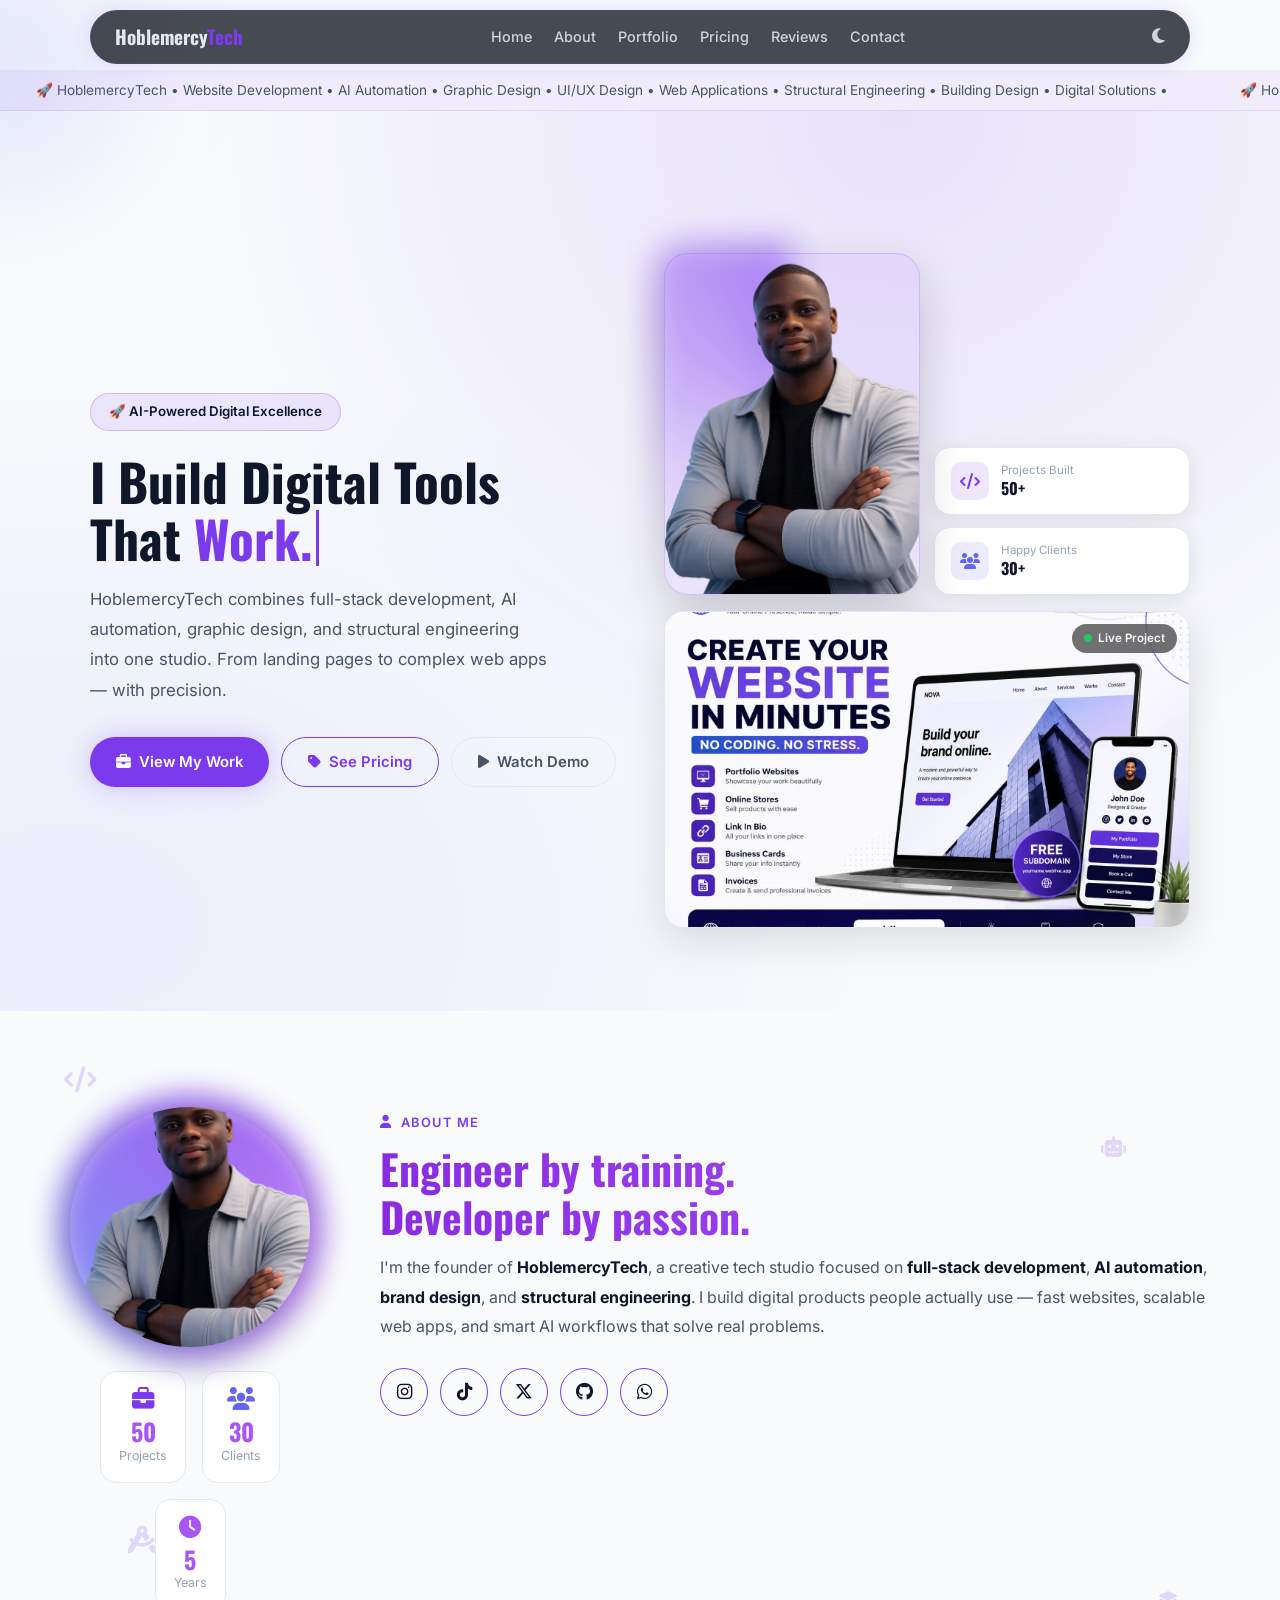
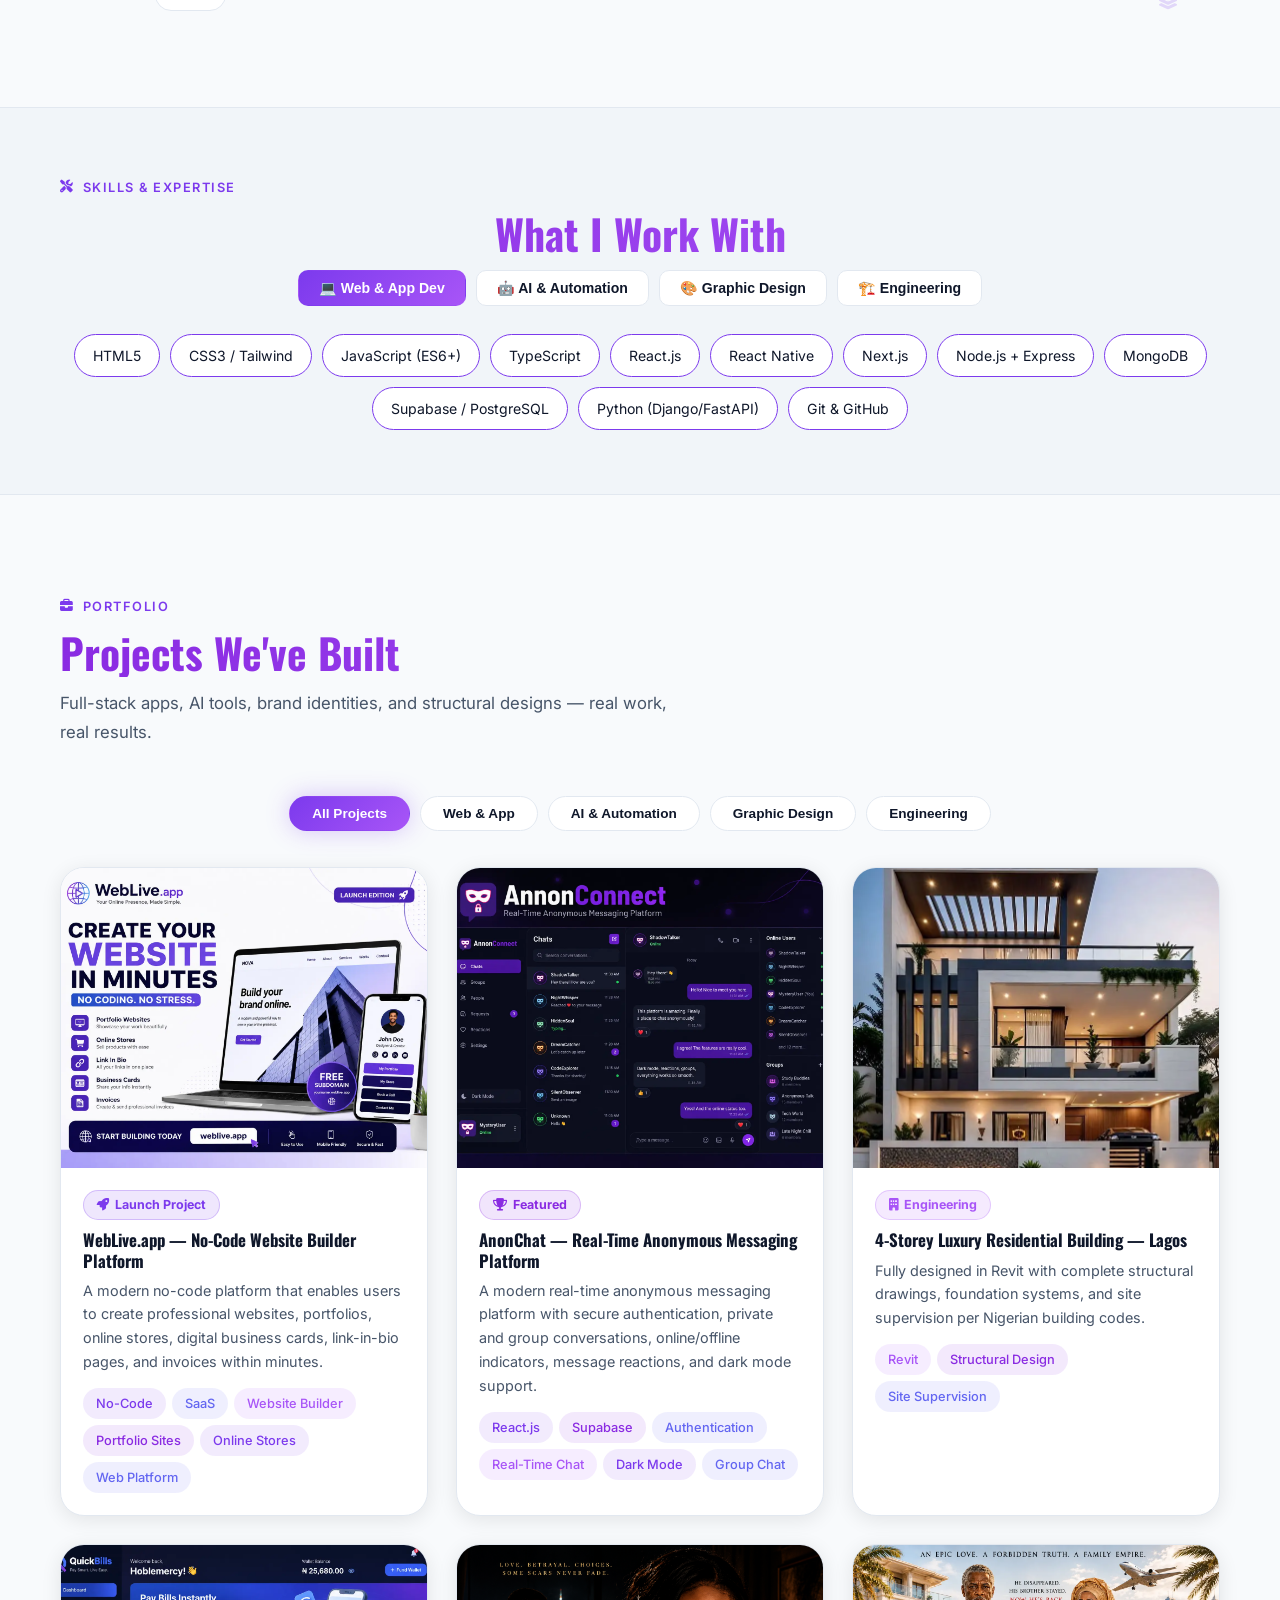
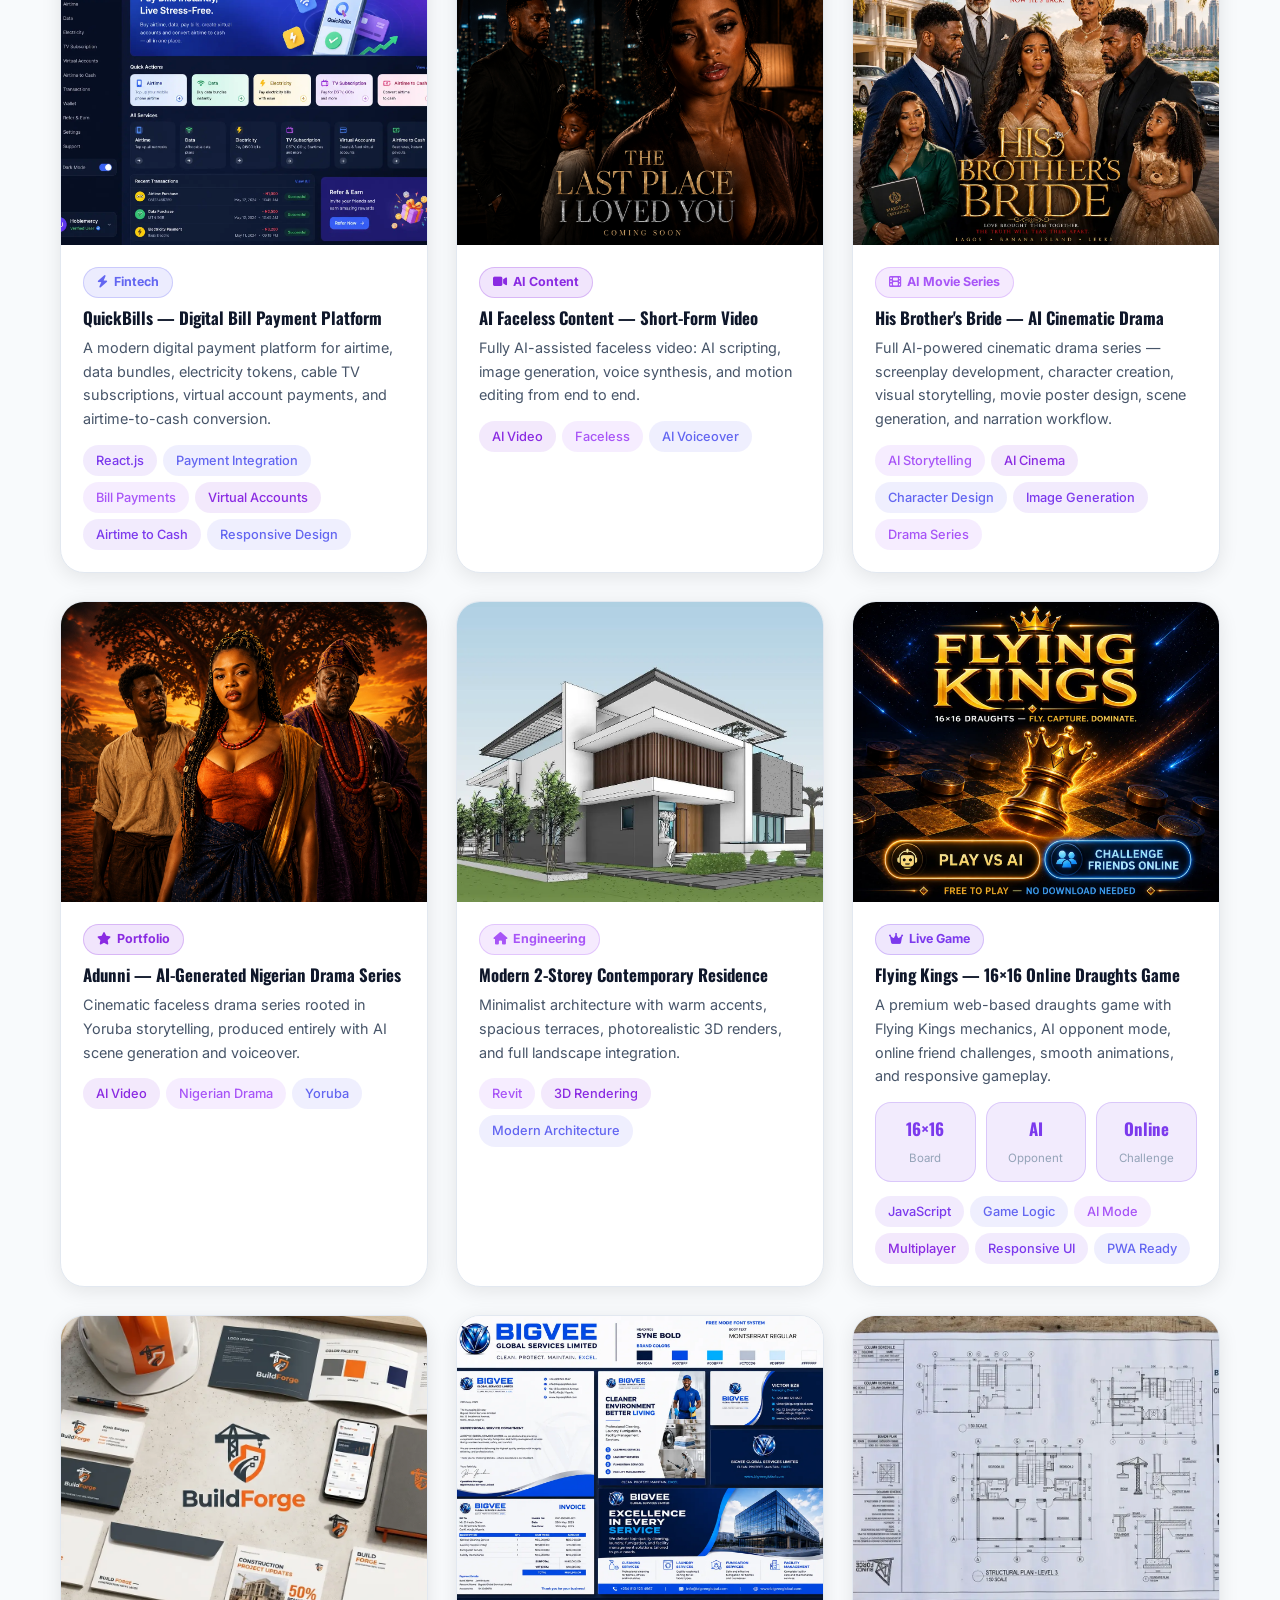
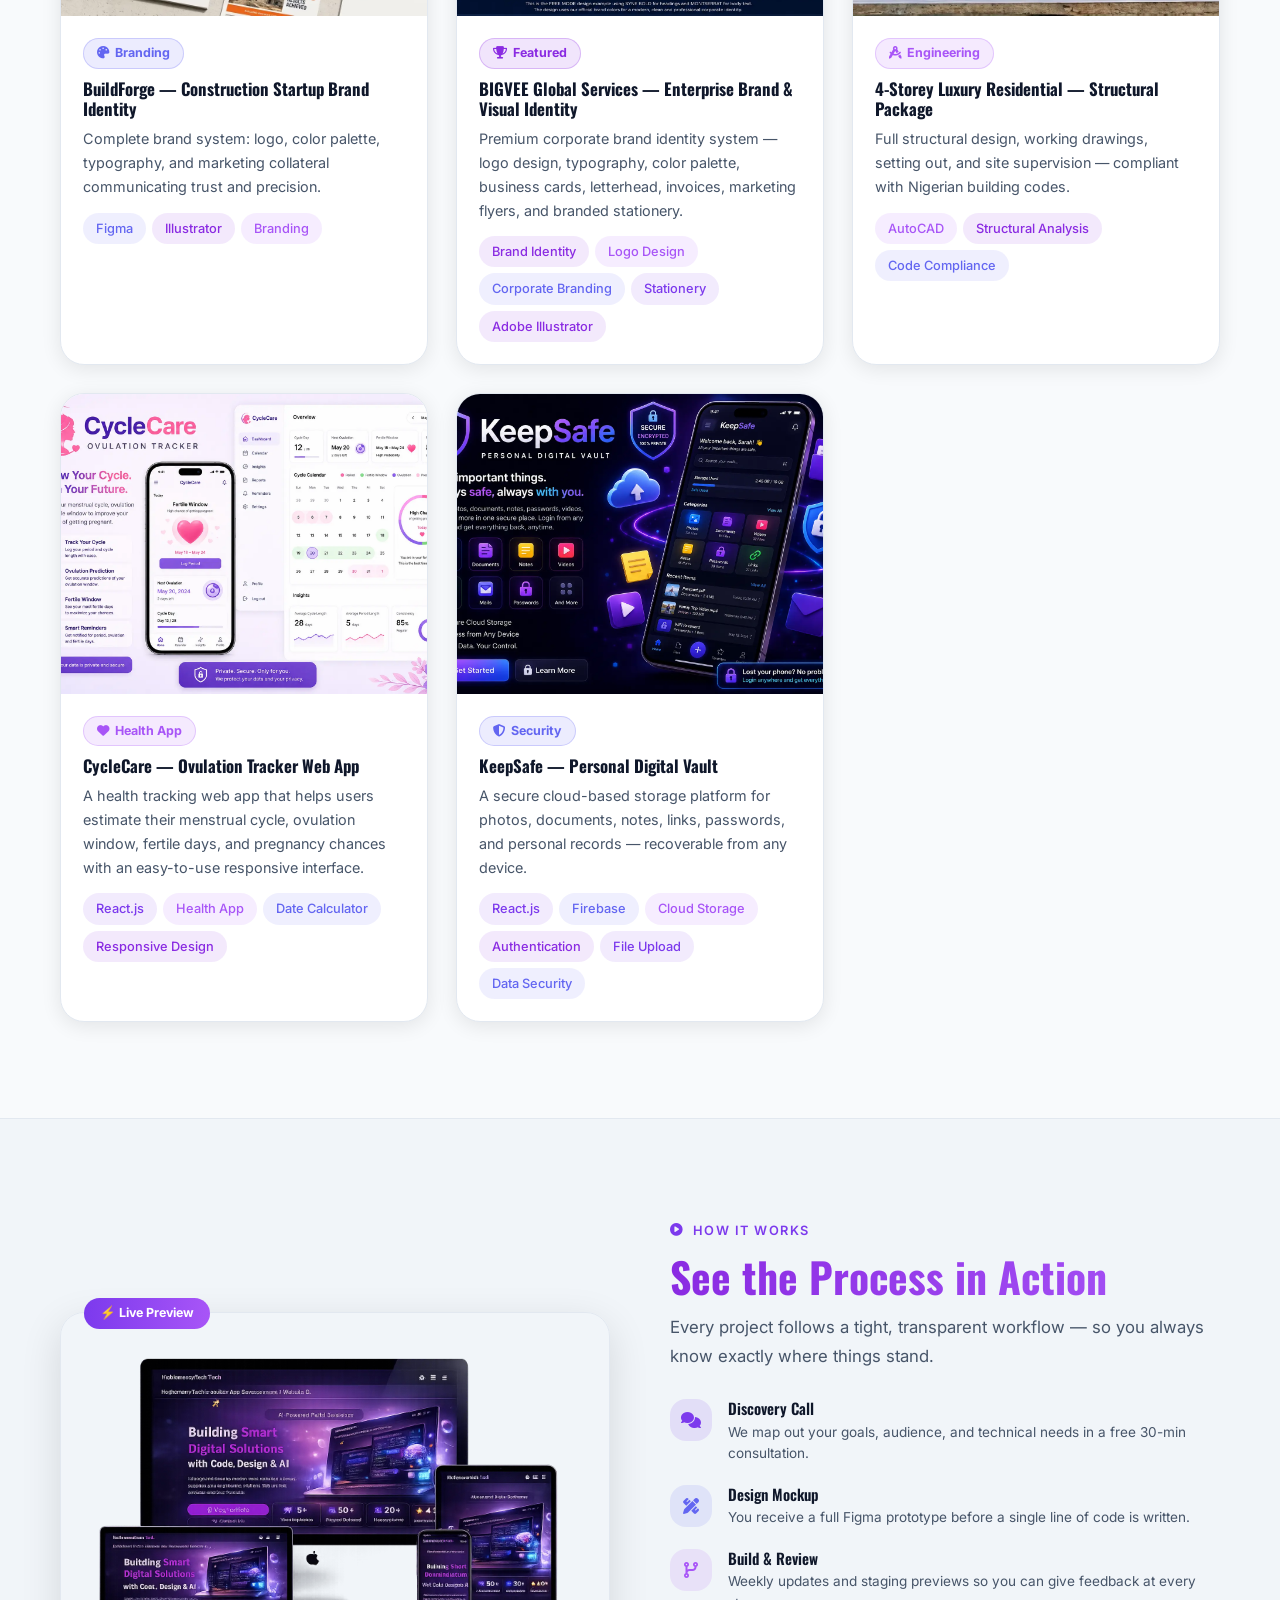
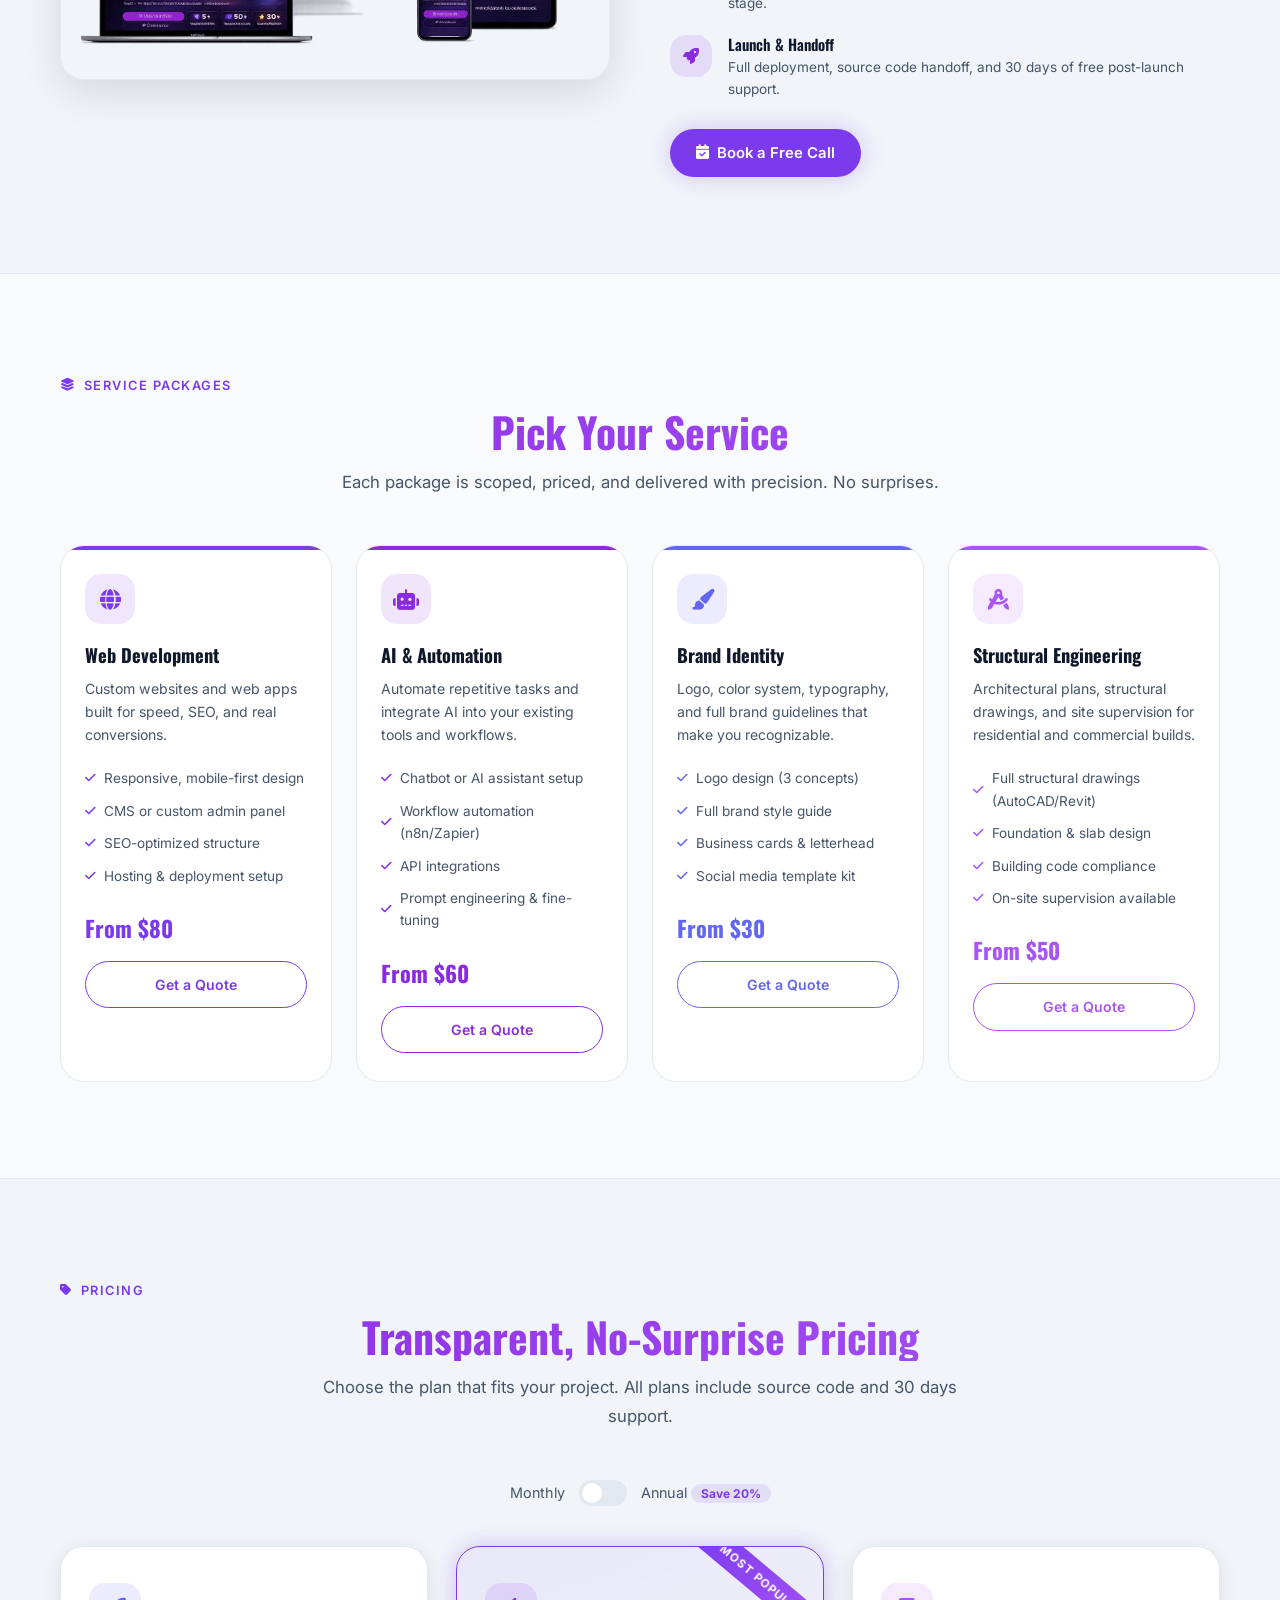
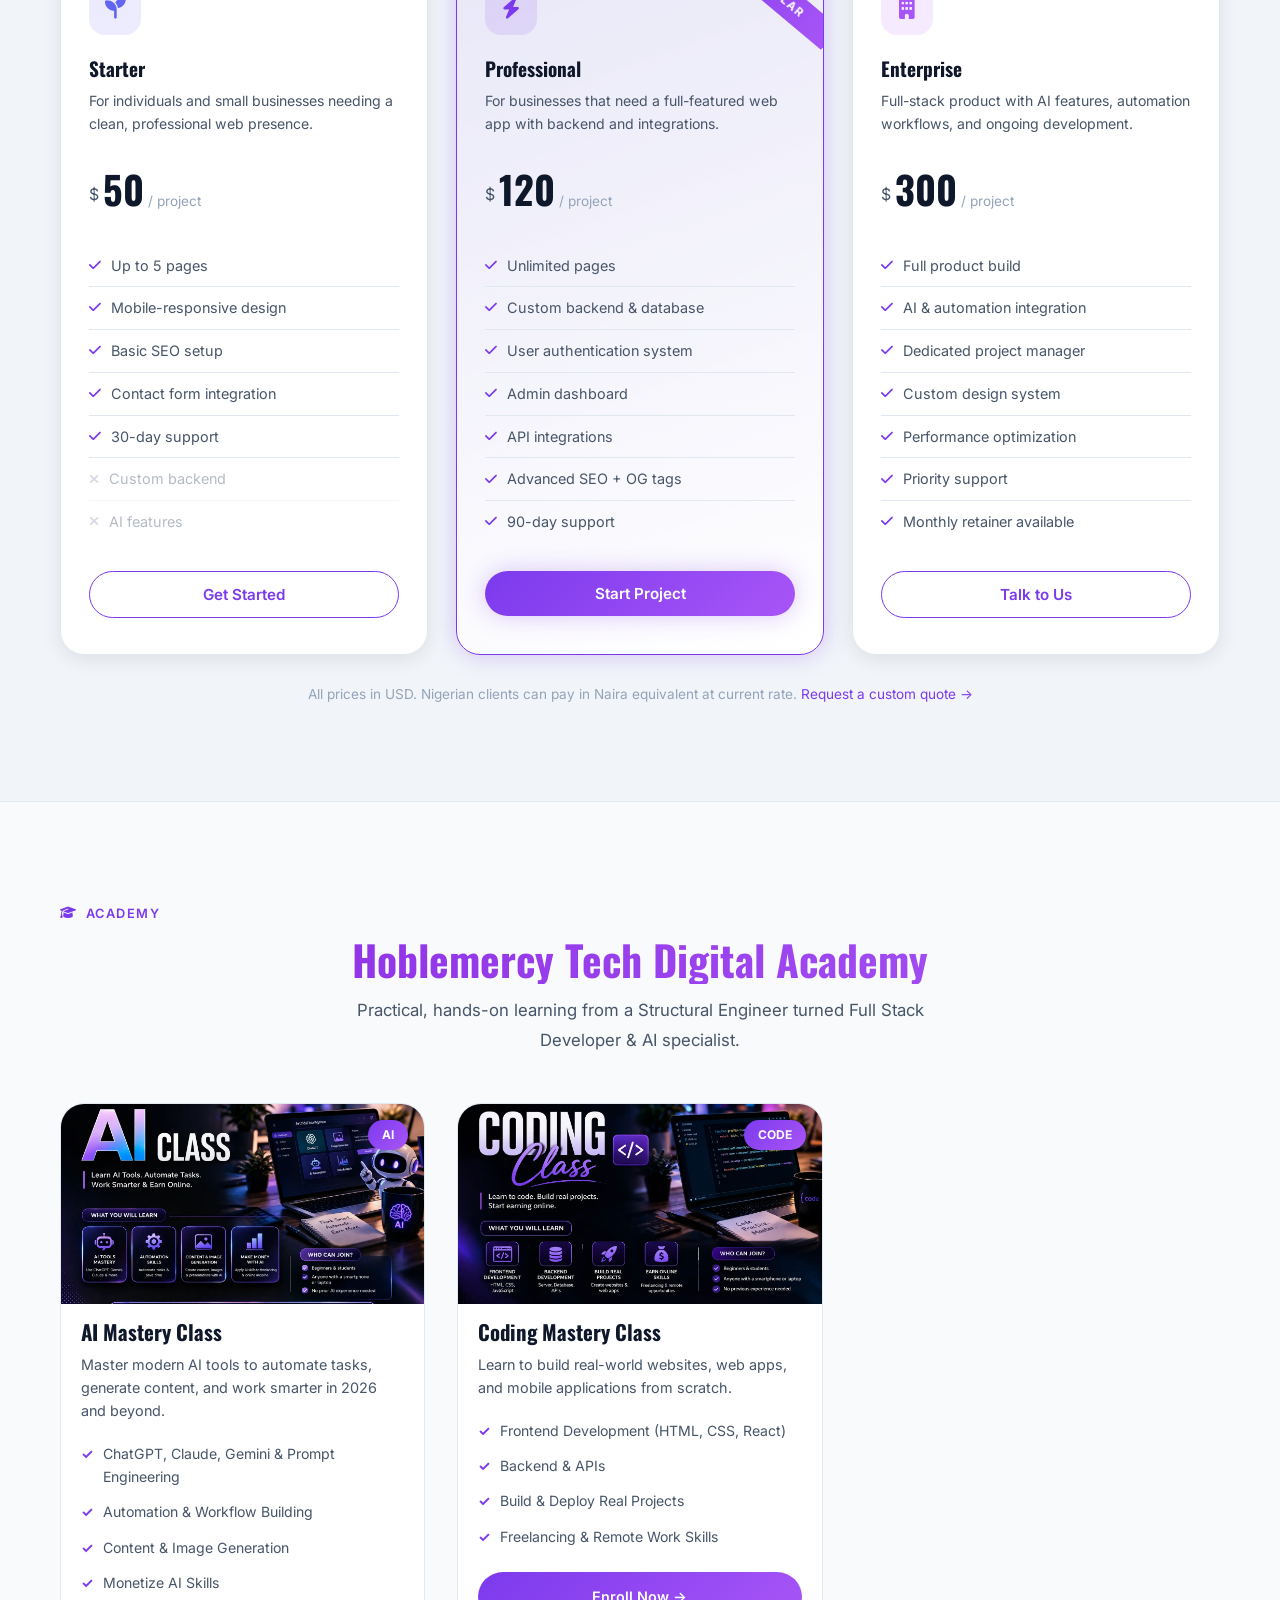
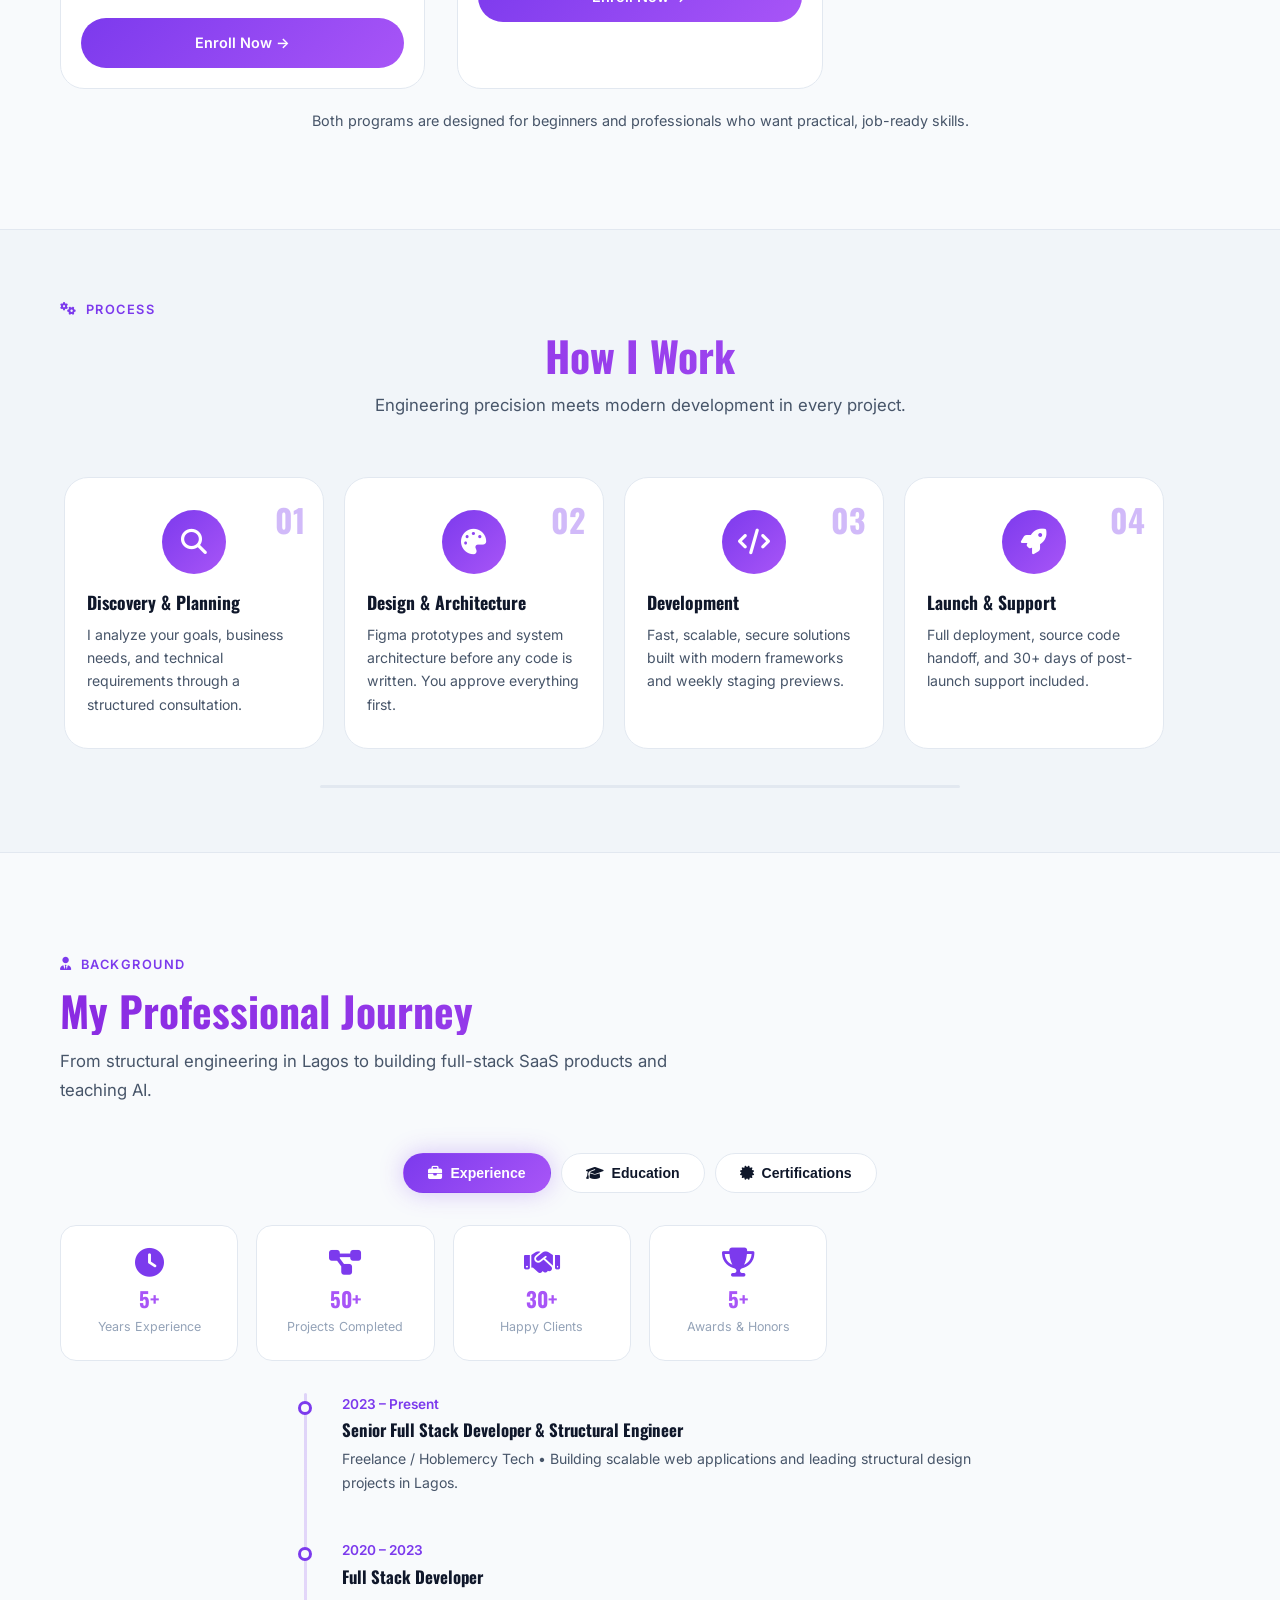
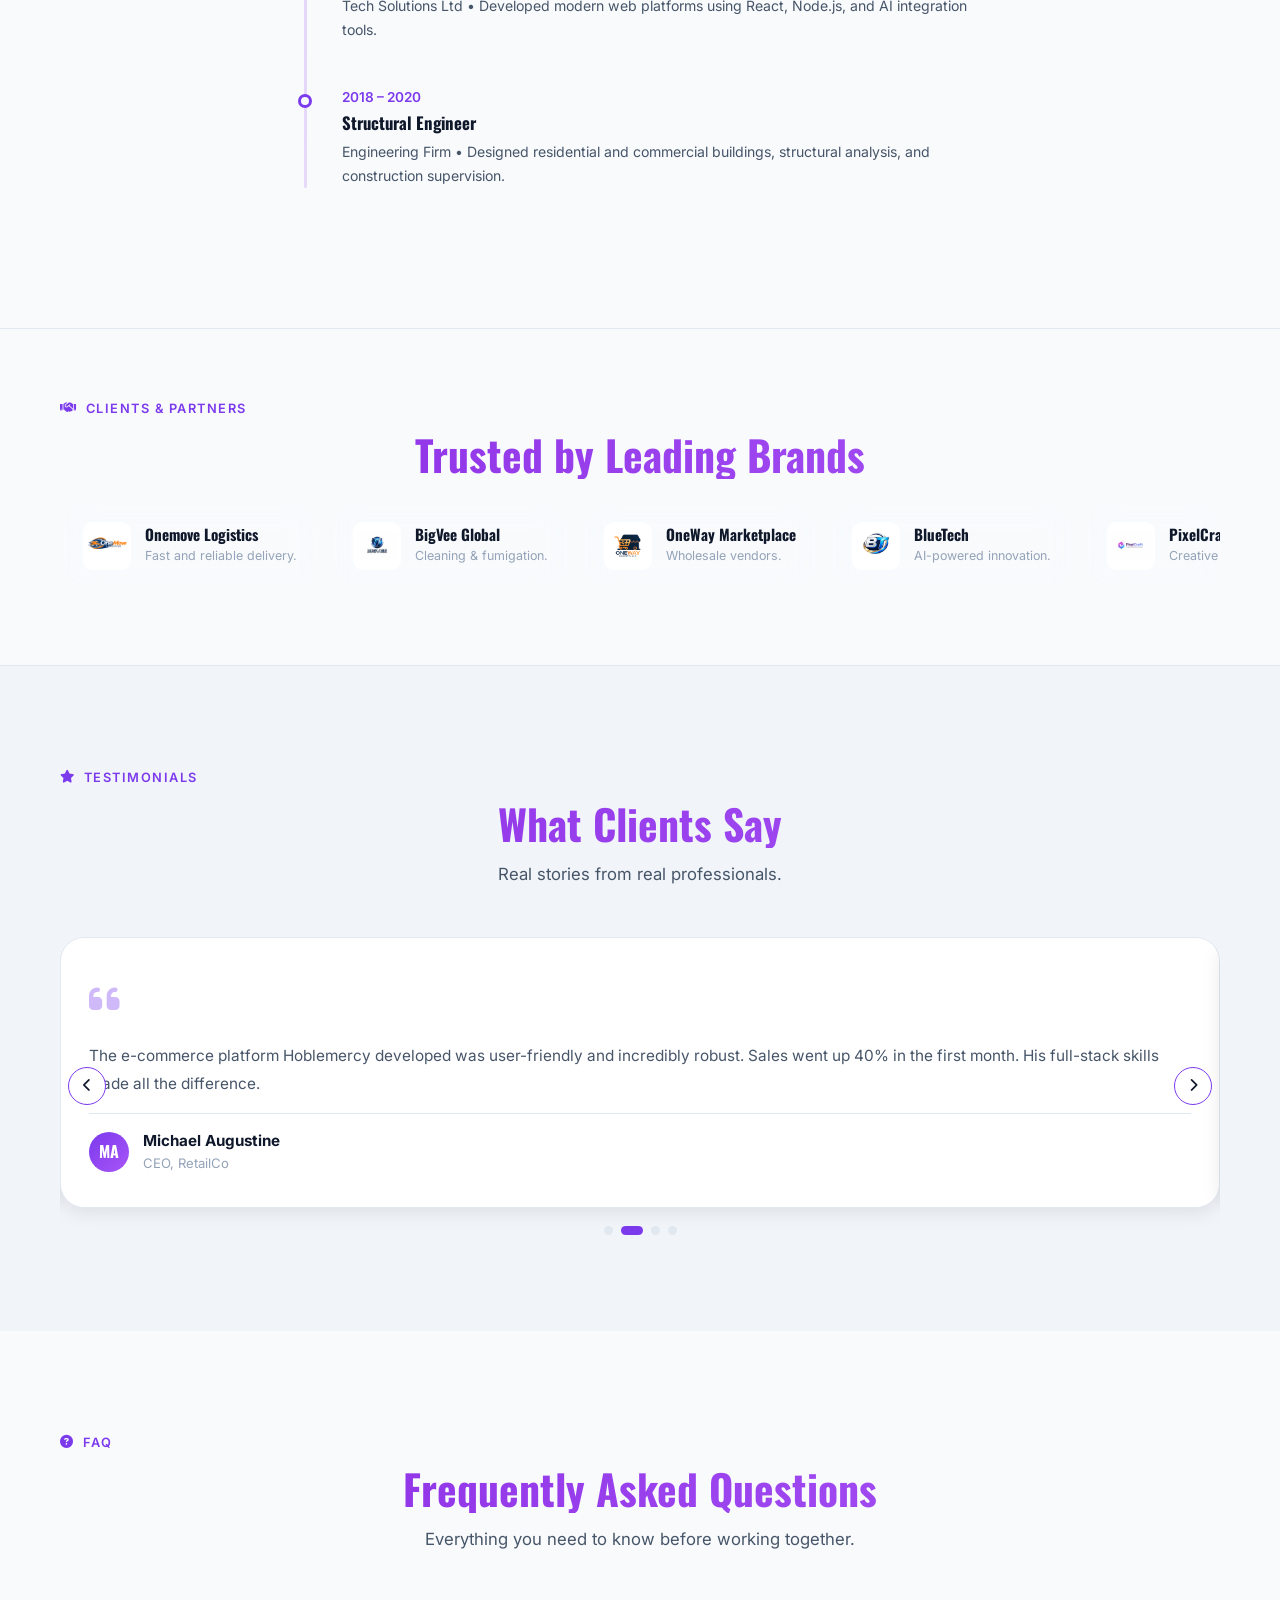
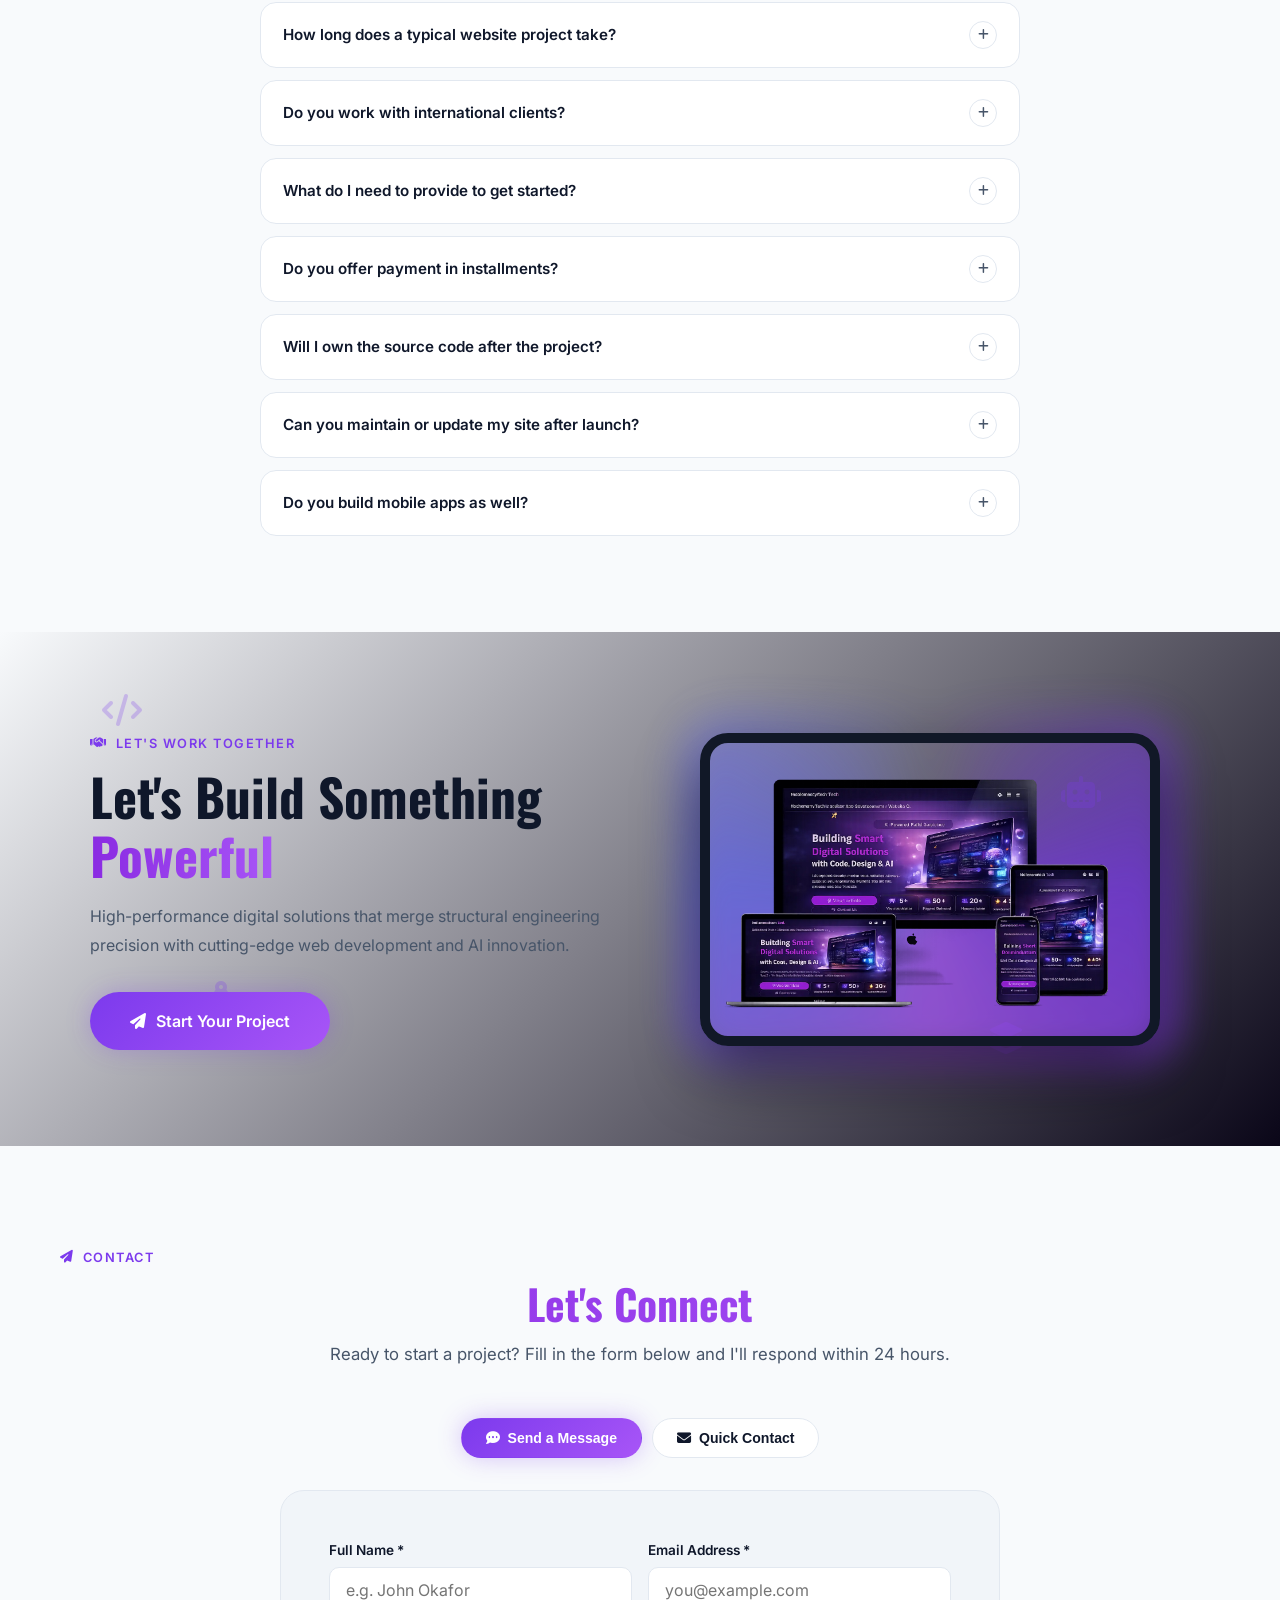
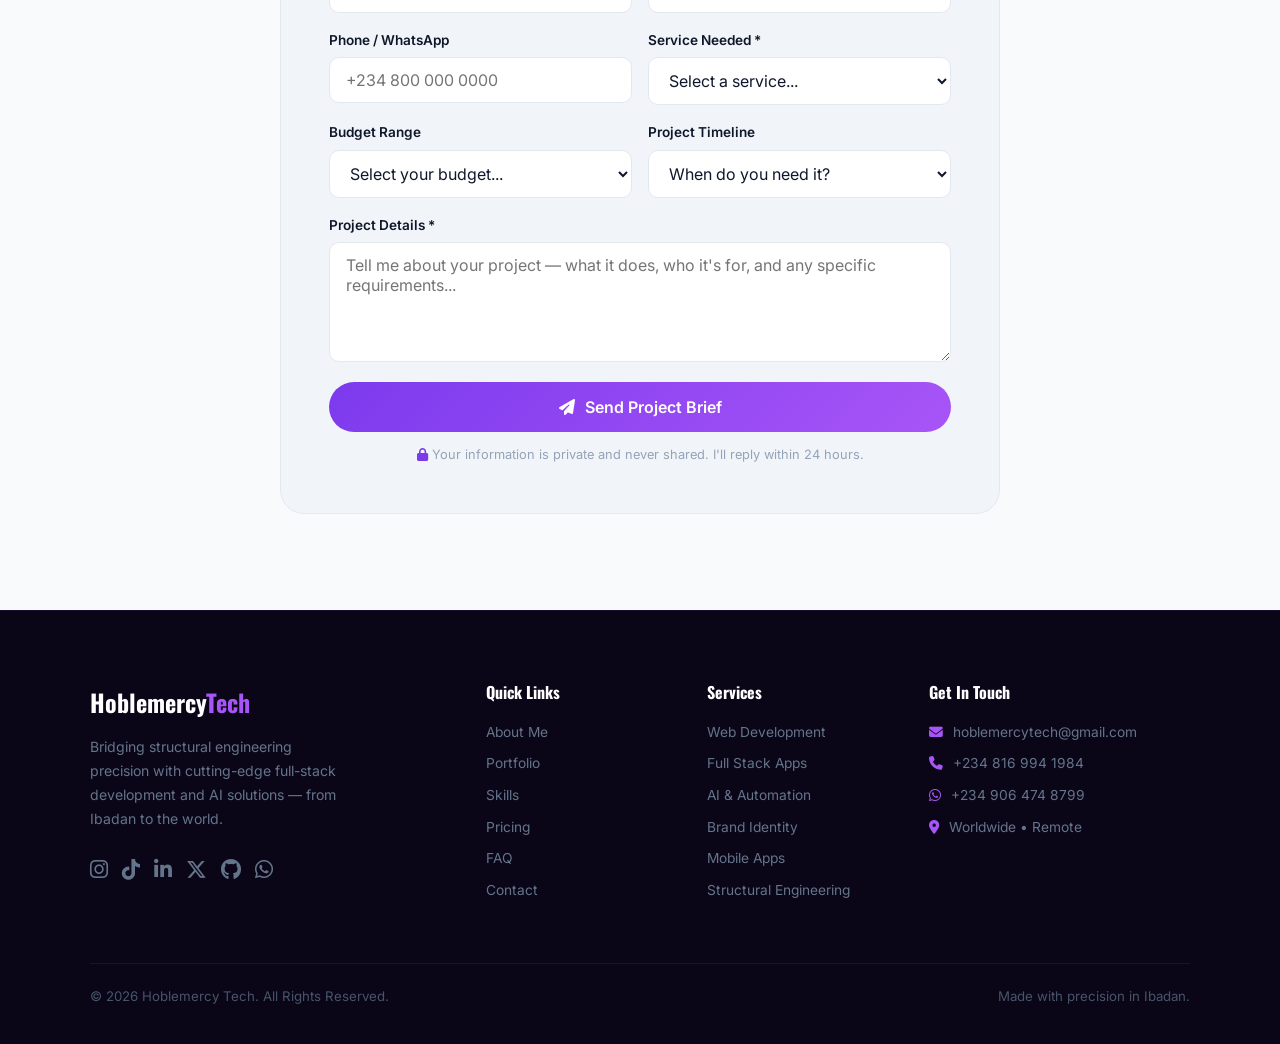
==== commit 5be8d0c4: "Add files via upload" ====
--- a/index.html
+++ b/index.html
@@ -36,6 +36,9 @@
 
   <!-- Favicon -->
   <link rel="icon" type="image/x-icon" href="favicon.ico">
+  <link rel="icon" type="image/png" sizes="32x32" href="/icon-32.png">
+<link rel="icon" type="image/png" sizes="16x16" href="/icon-16.png">
+
   <link rel="apple-touch-icon" href="apple-touch-icon.png">
 
   <!-- Fonts: Oswald display + Inter body -->
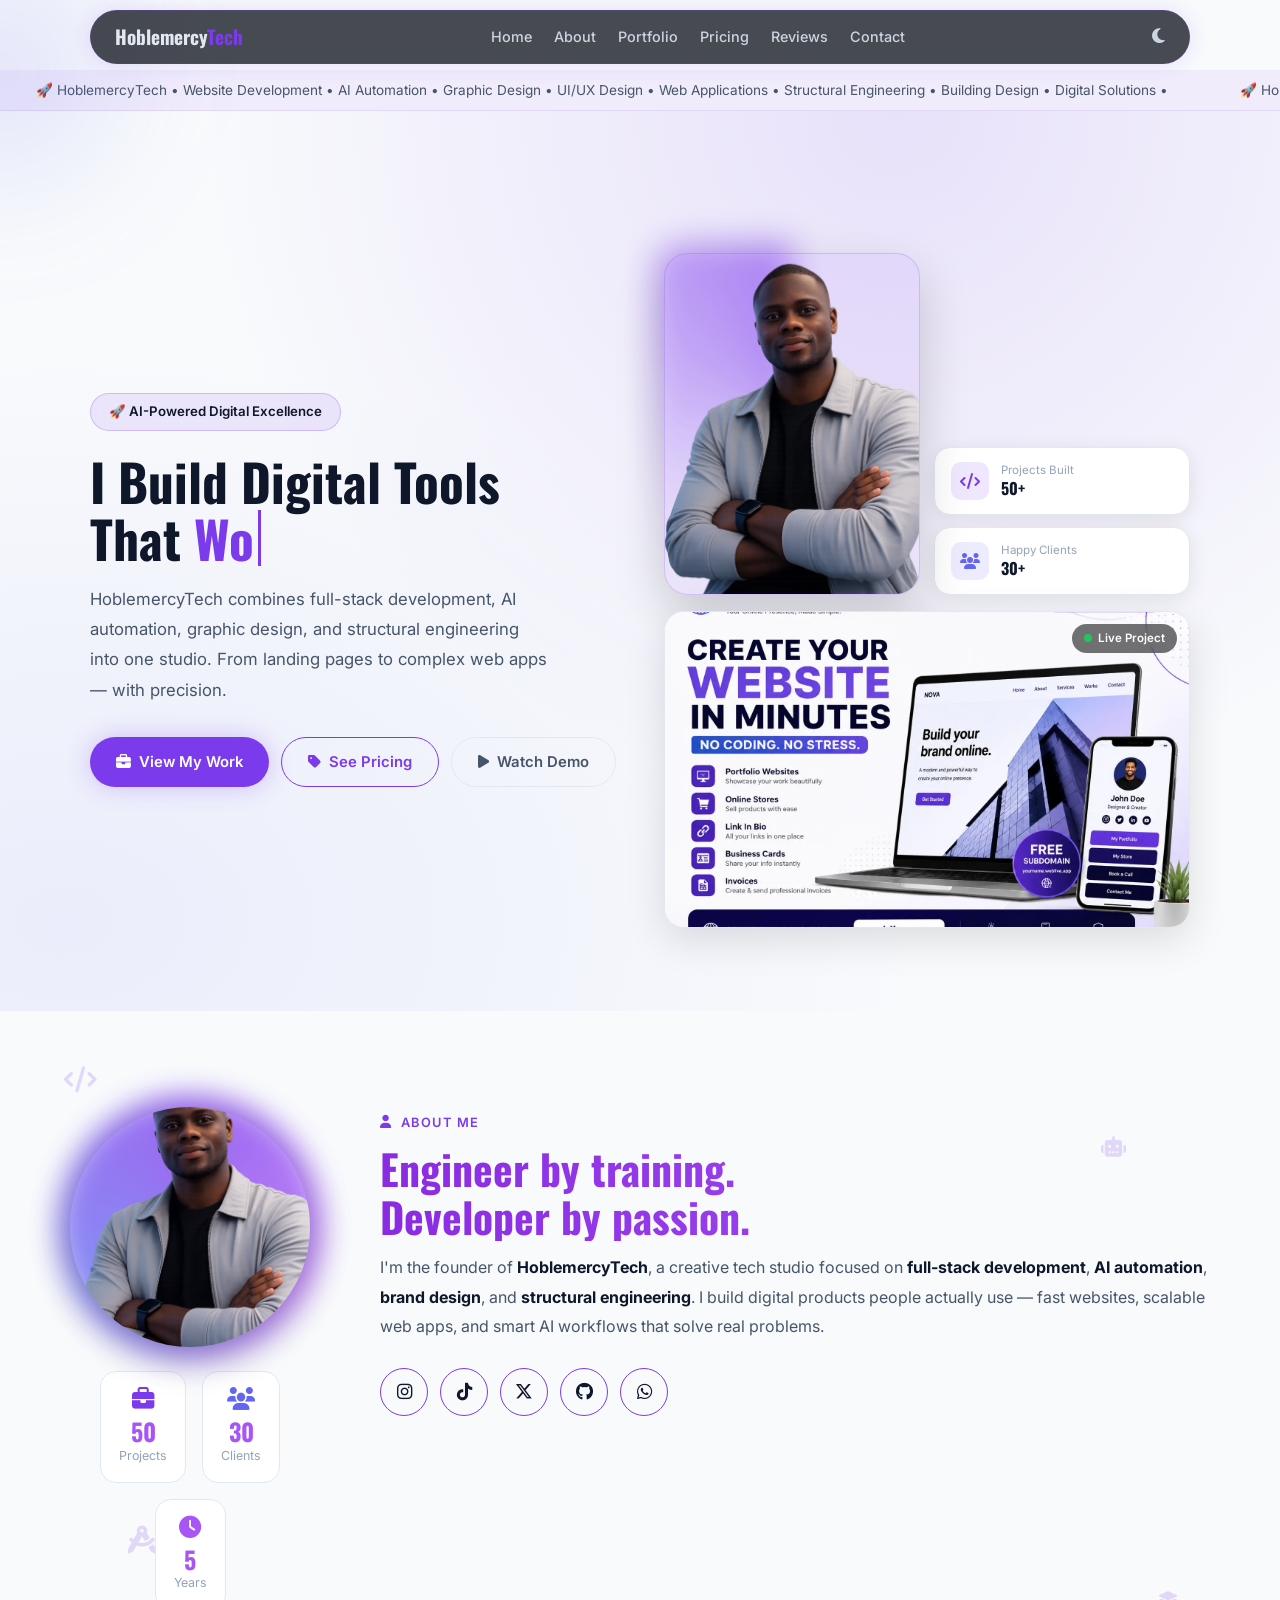
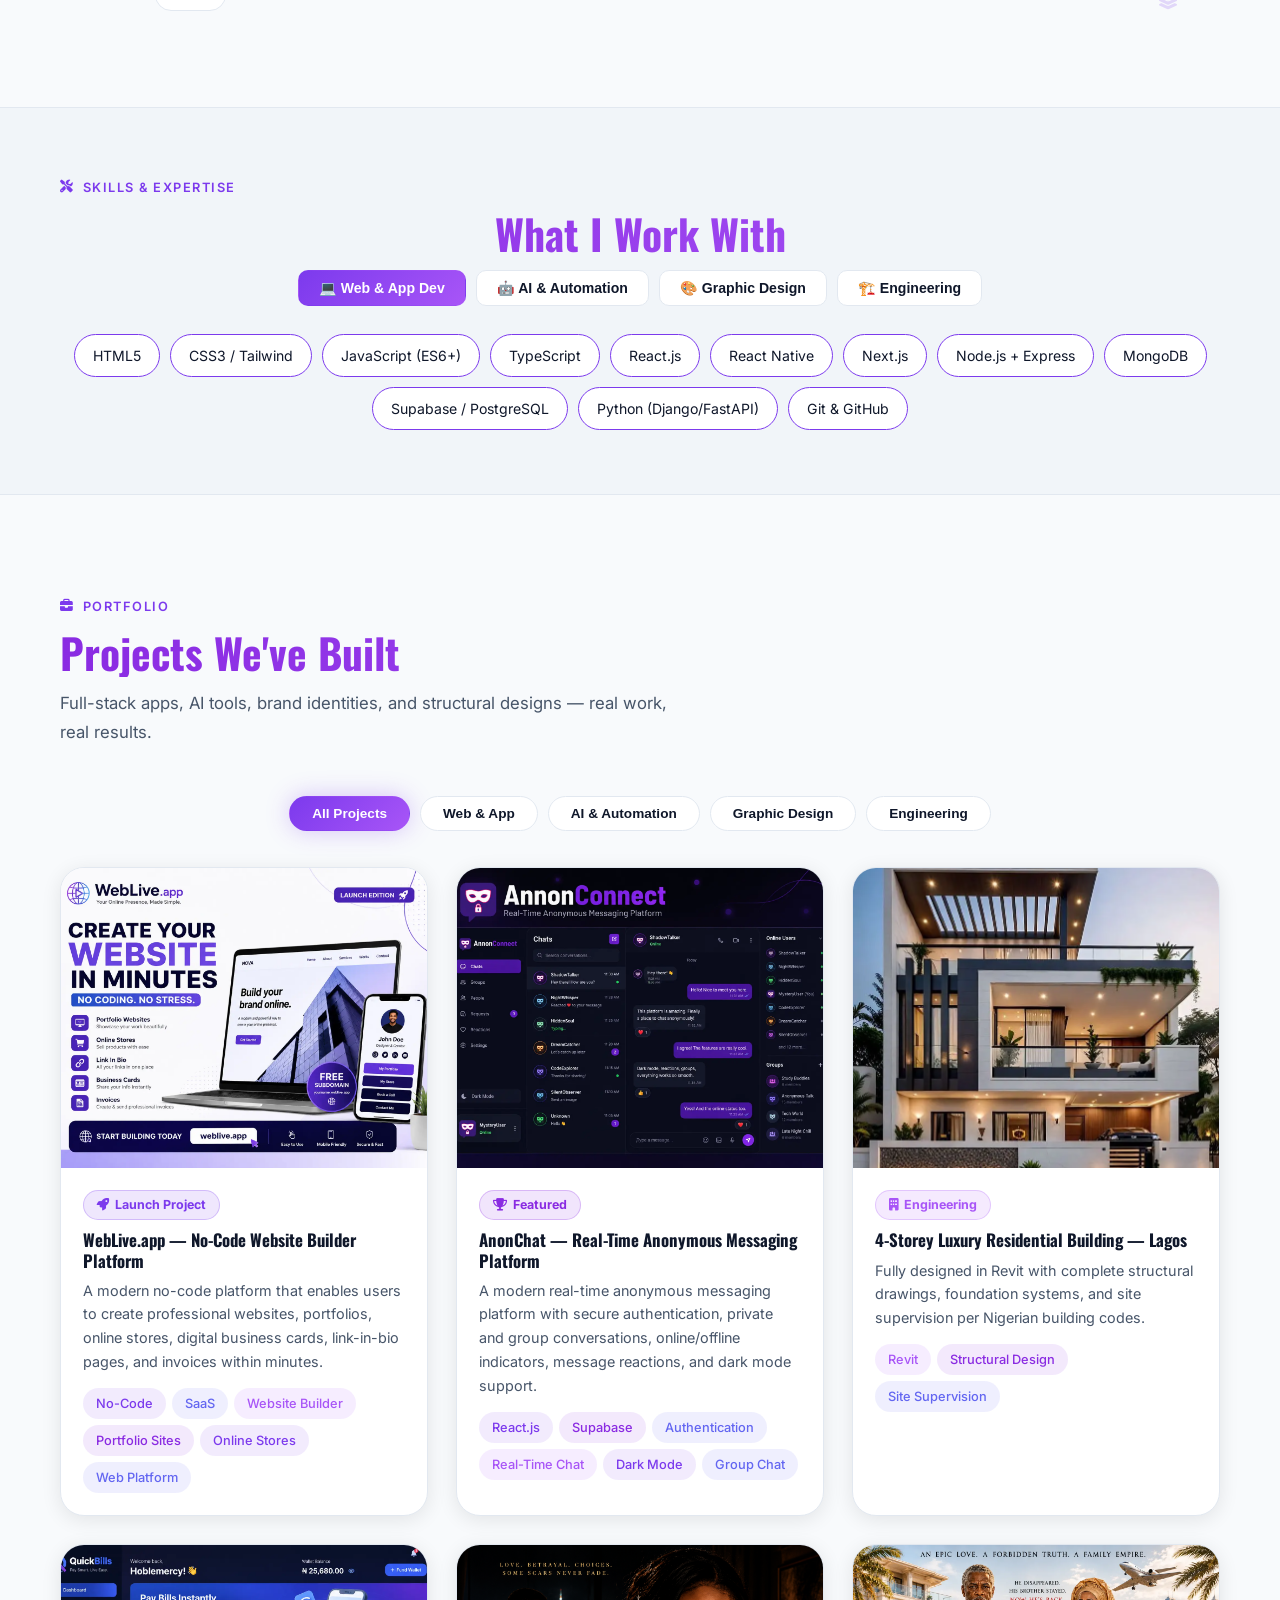
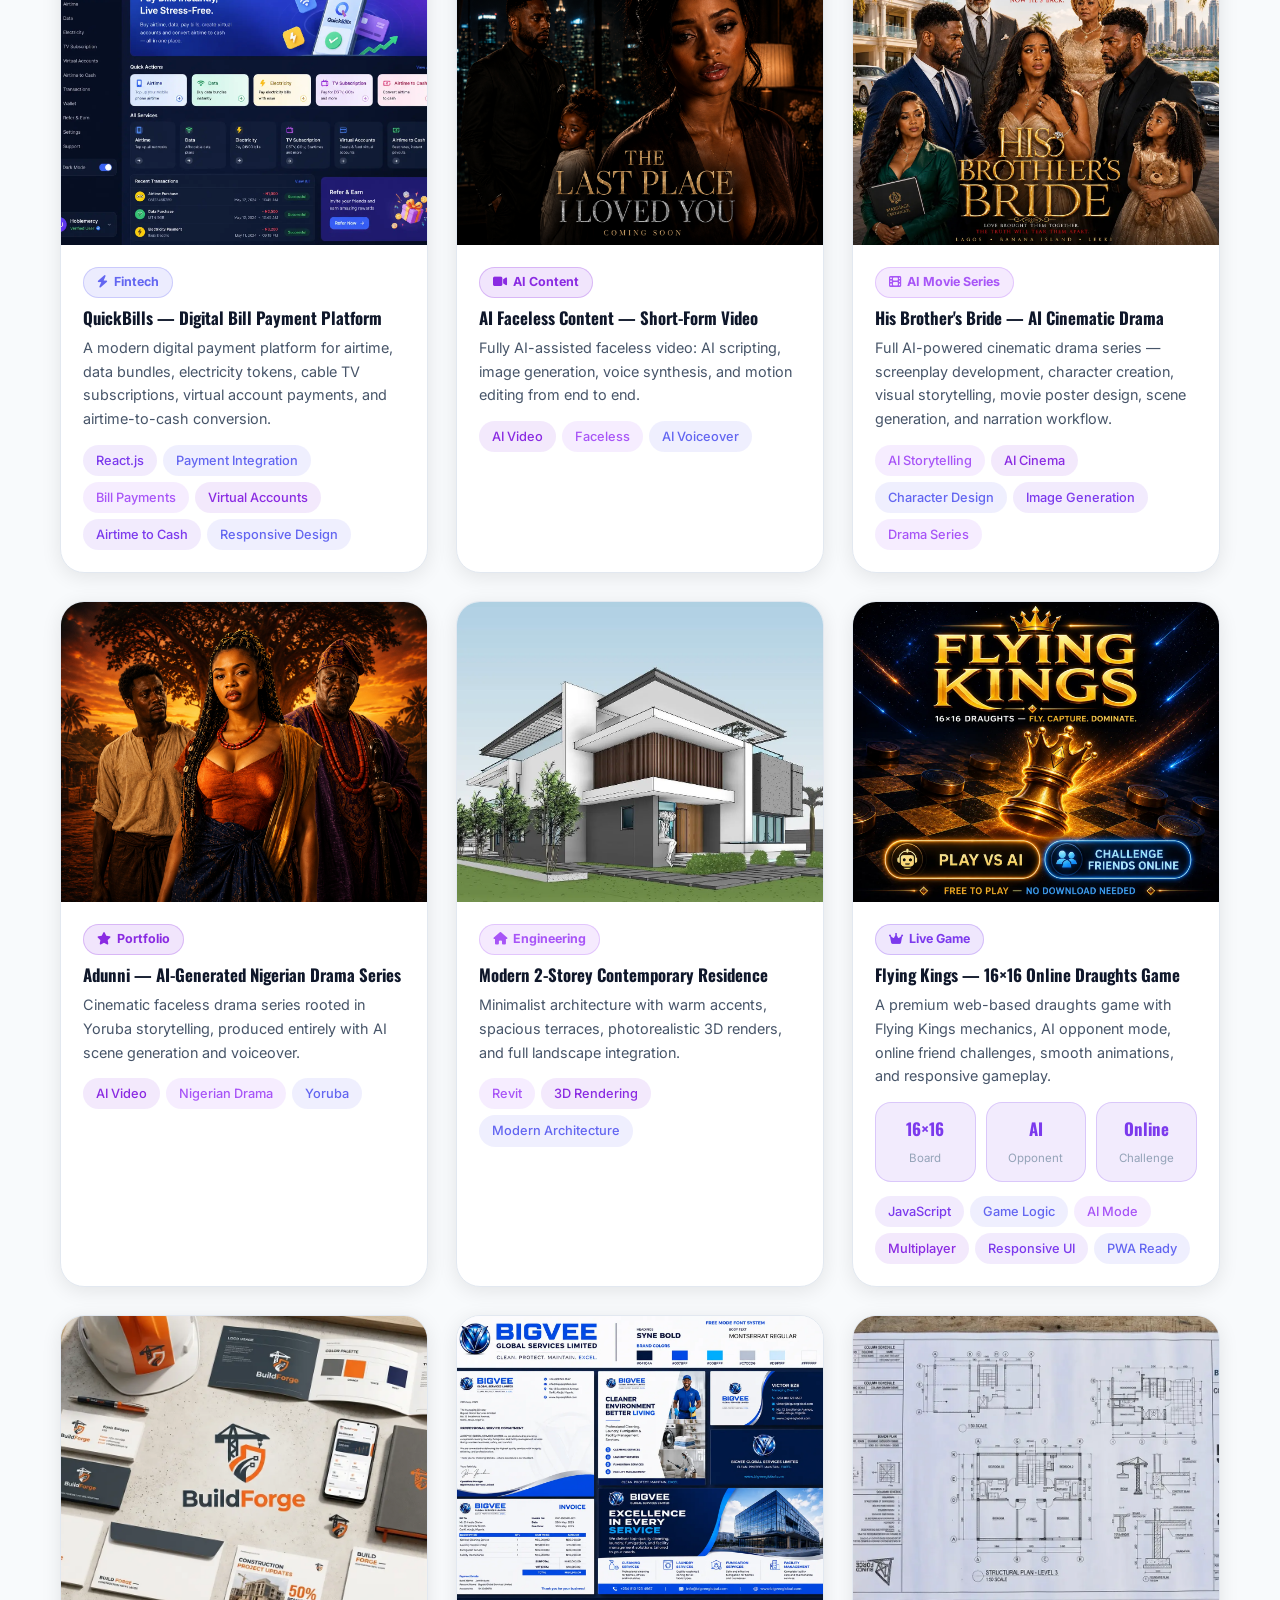
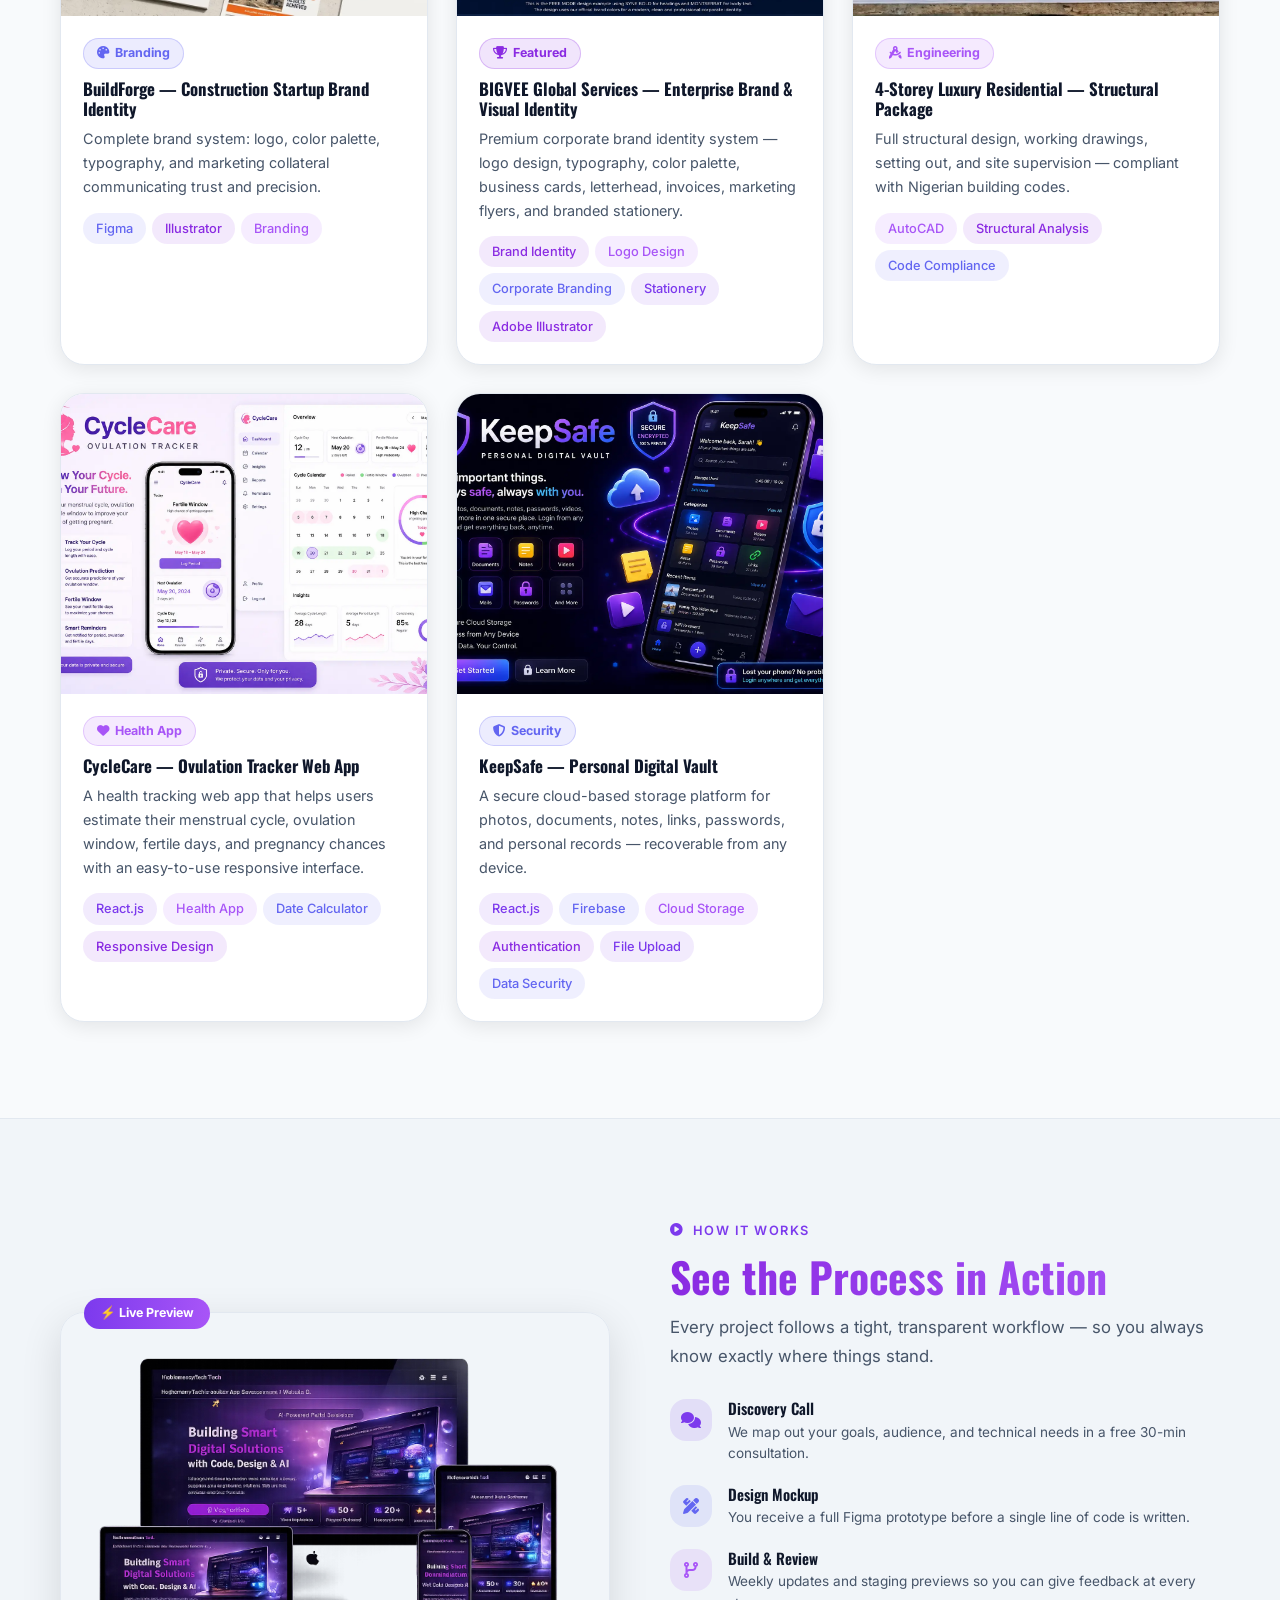
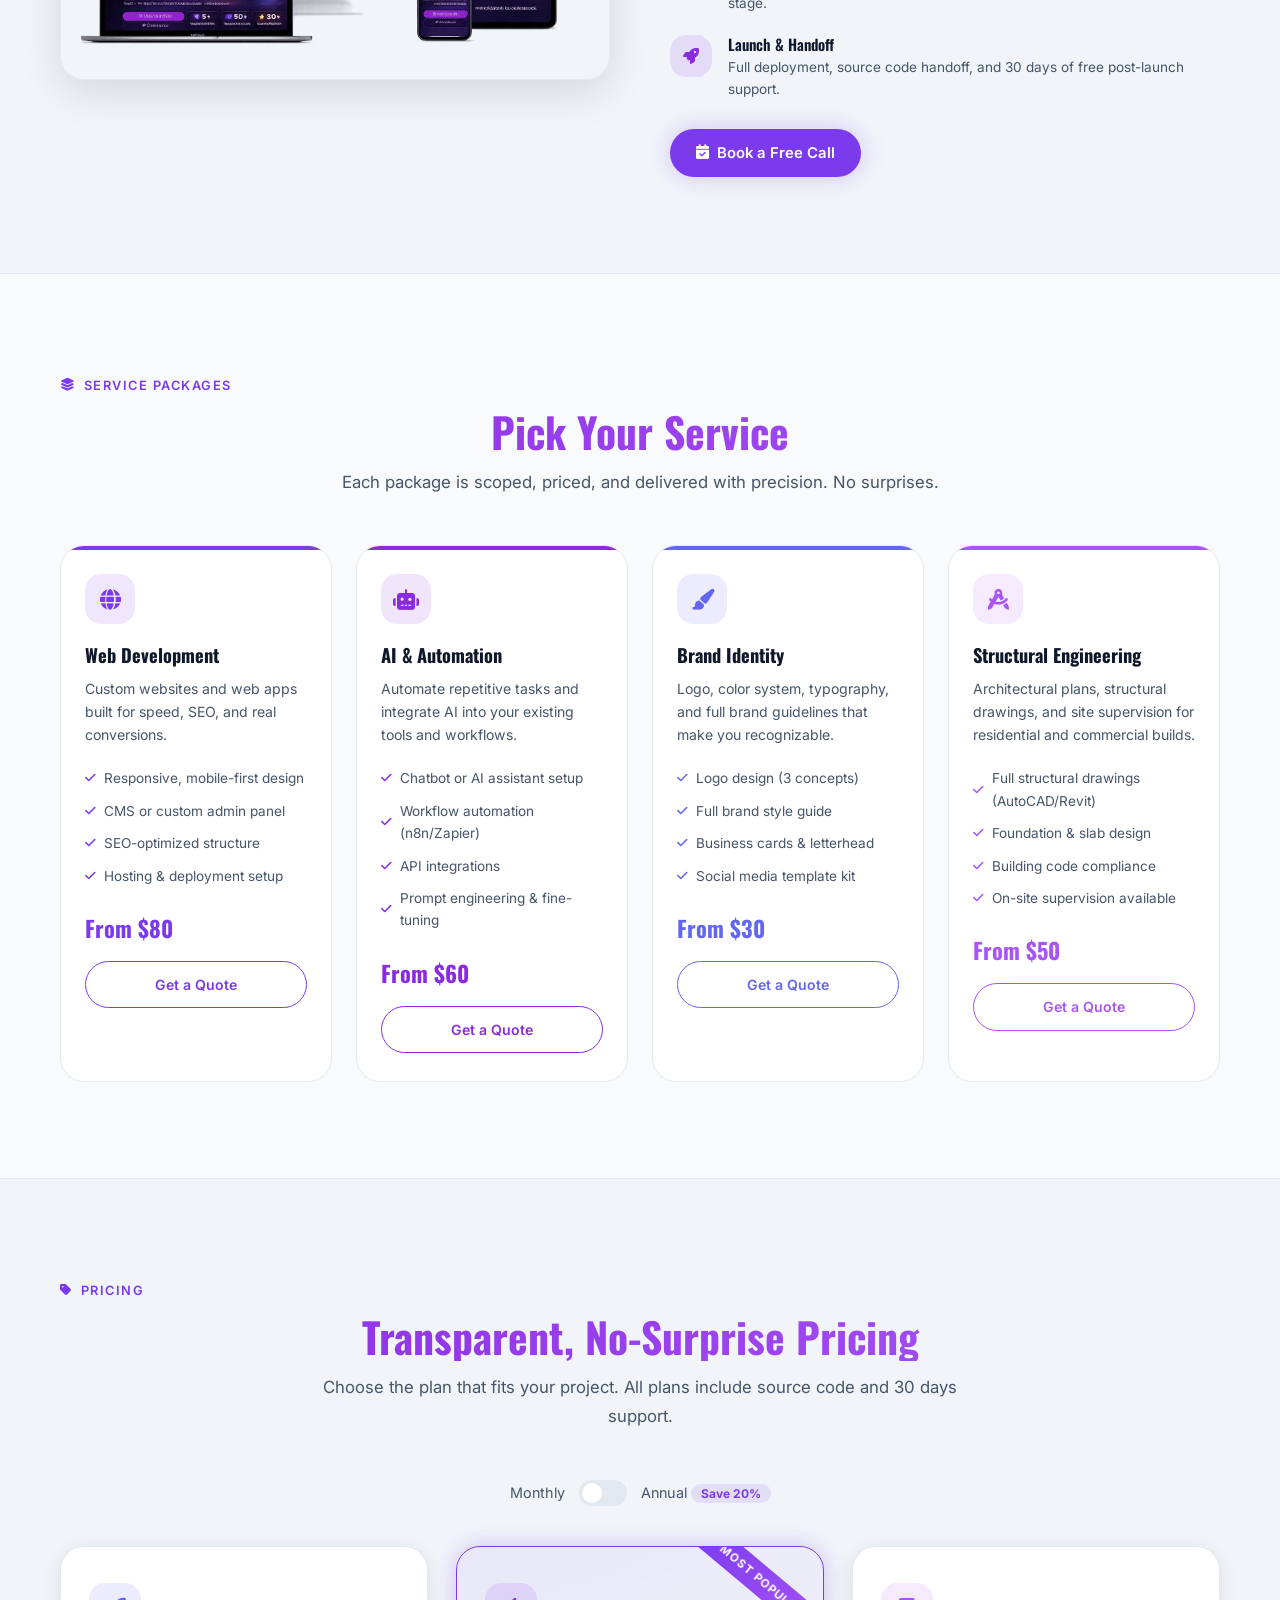
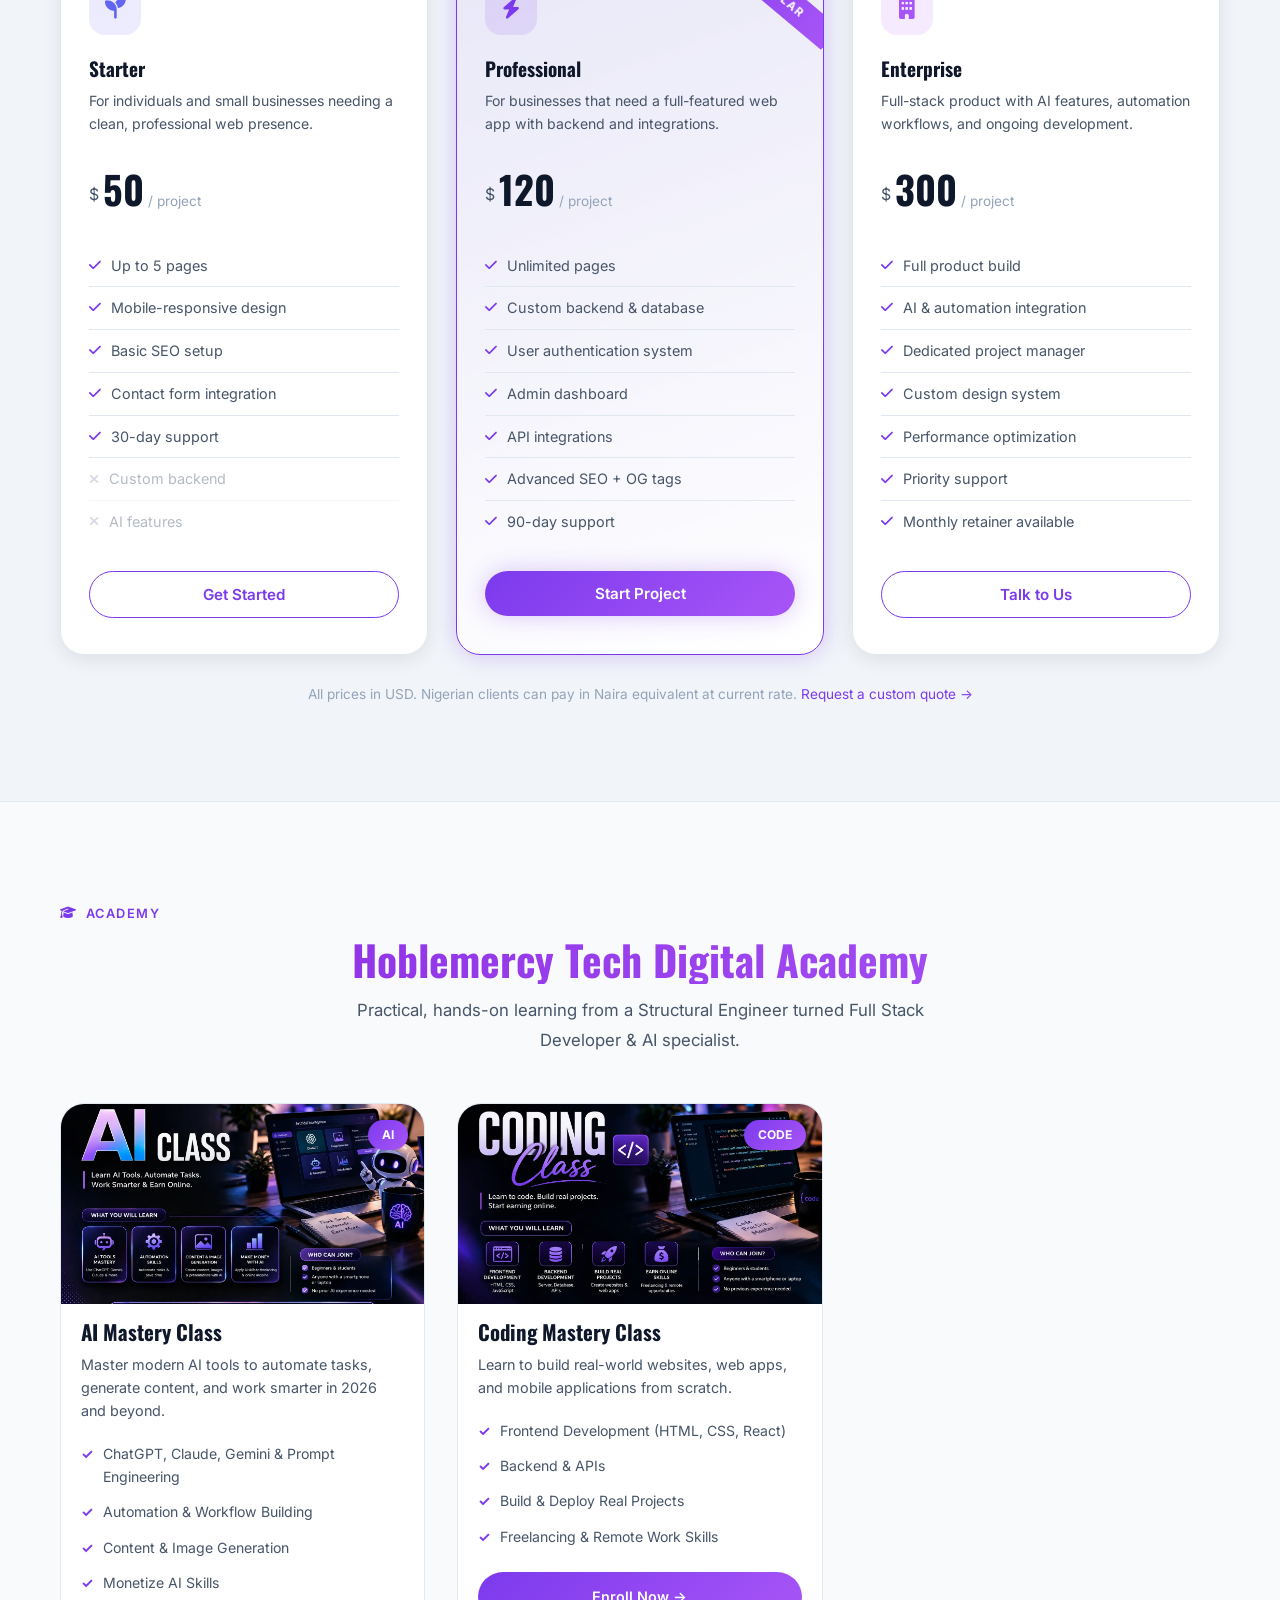
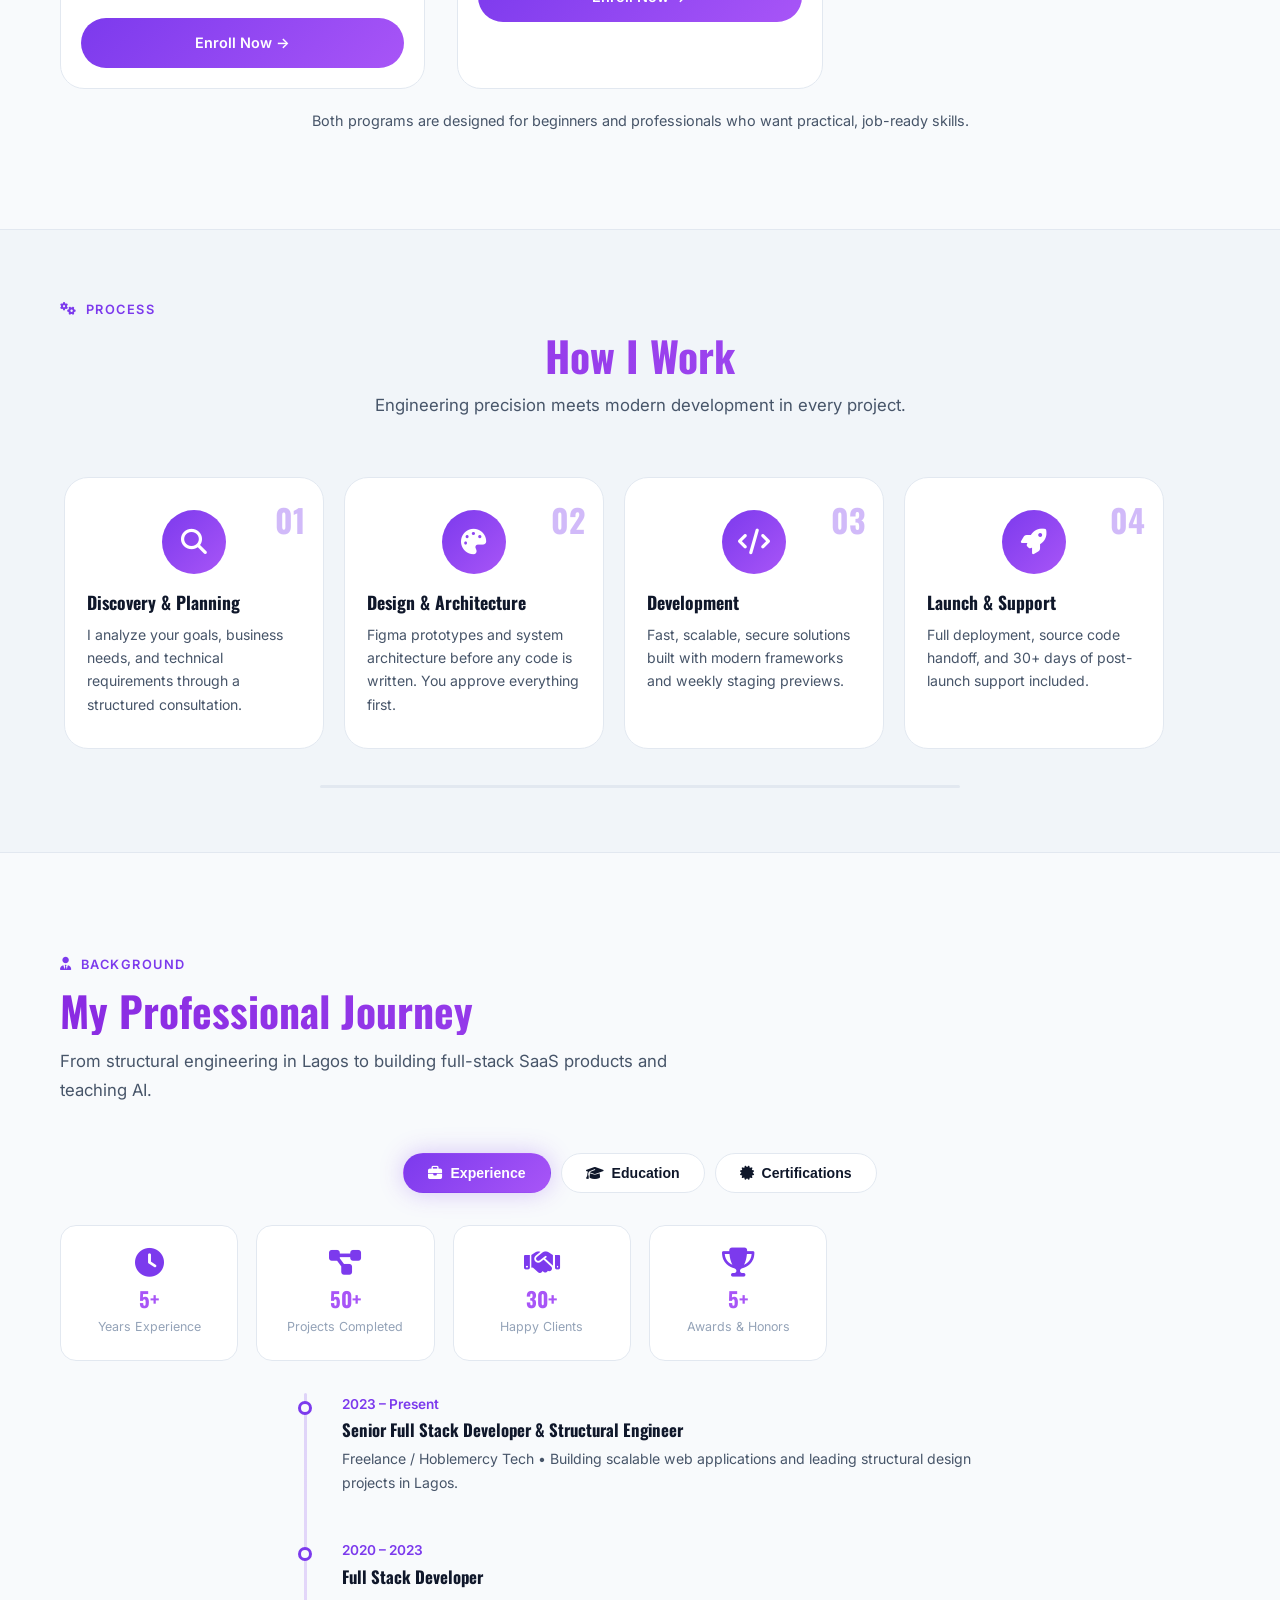
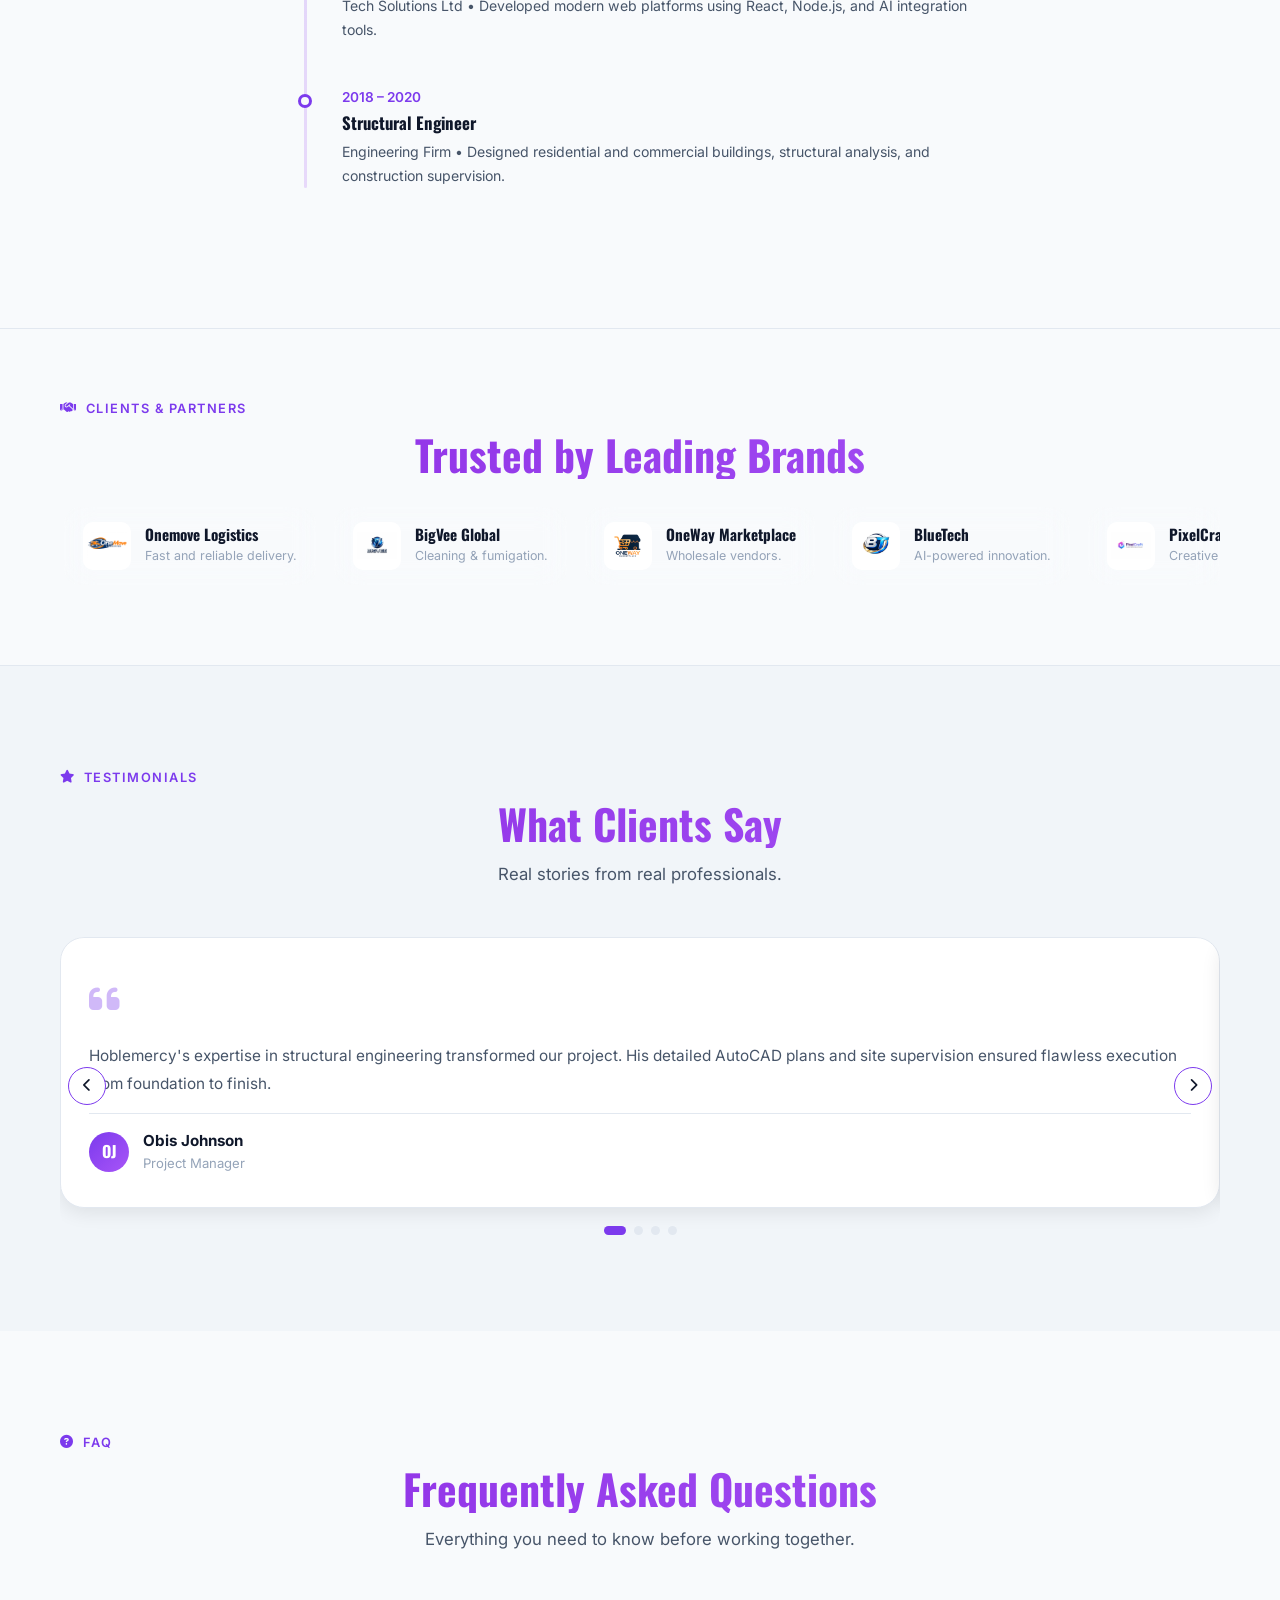
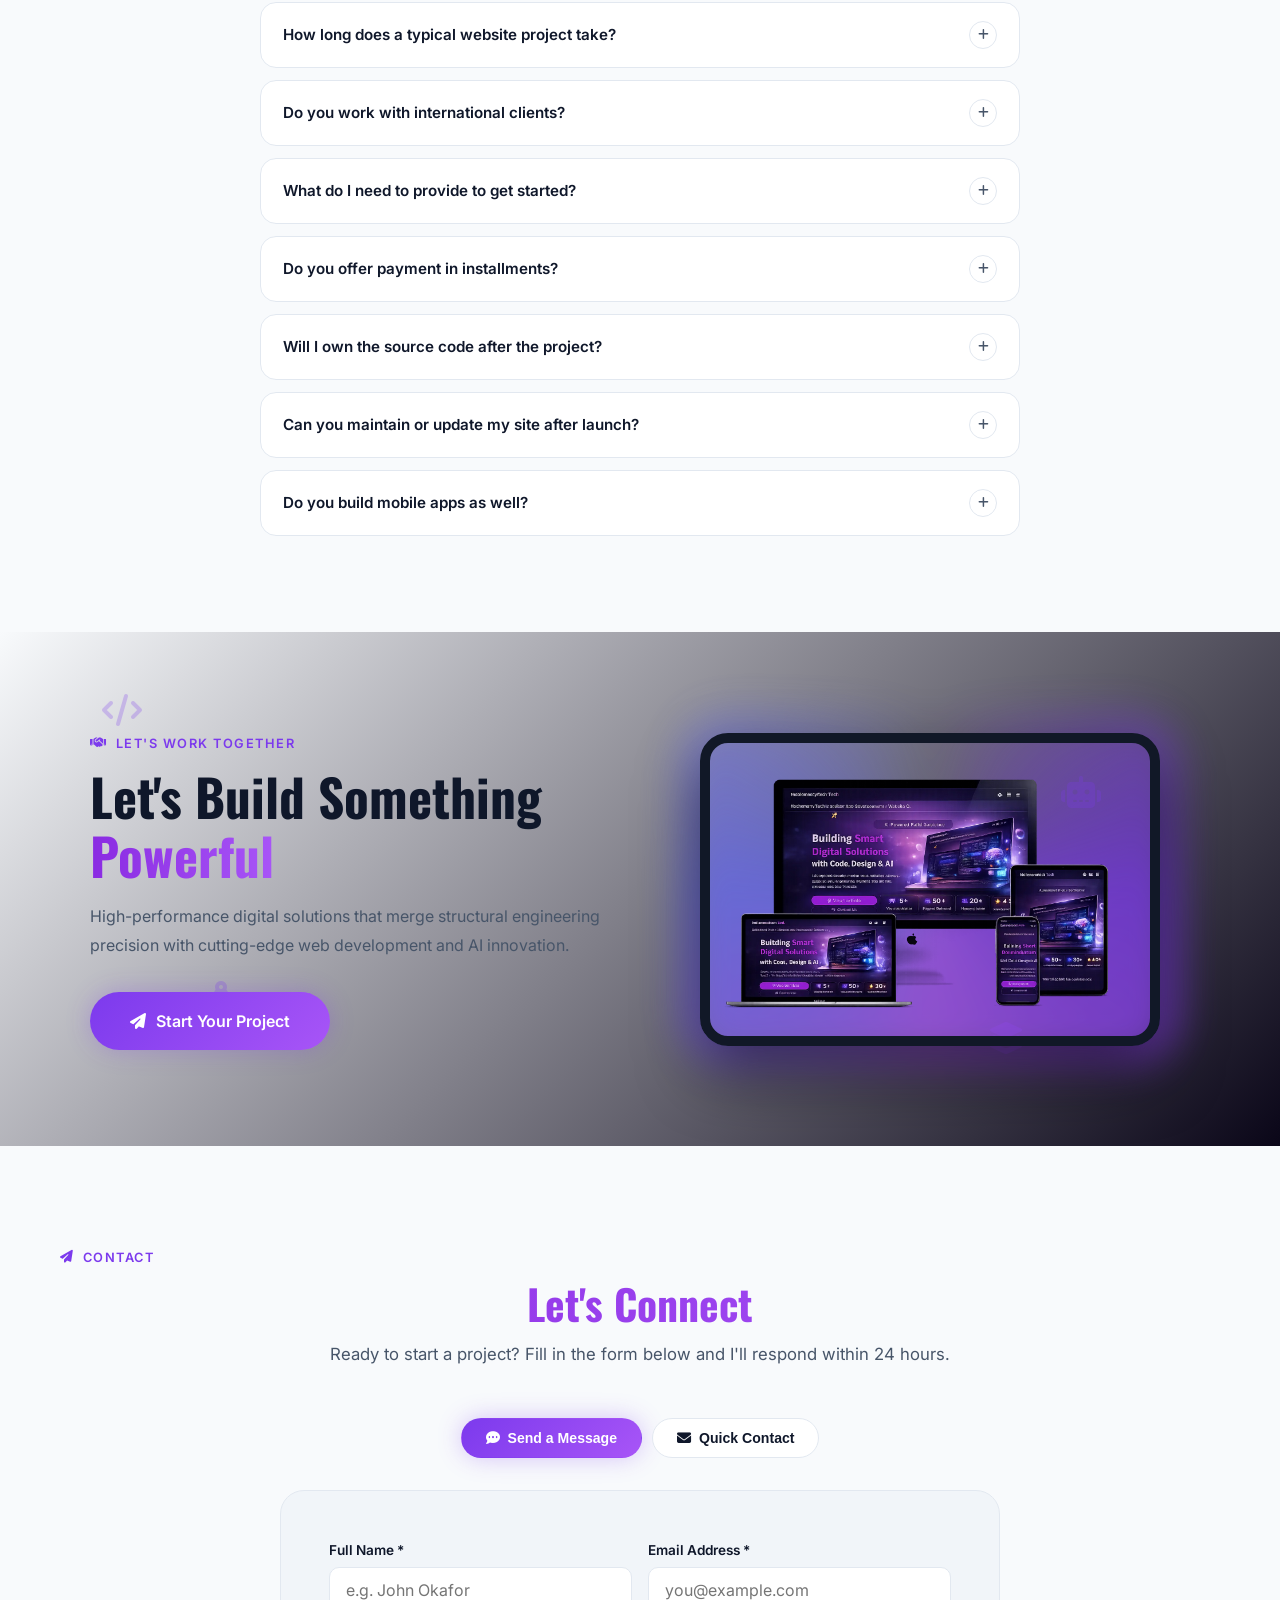
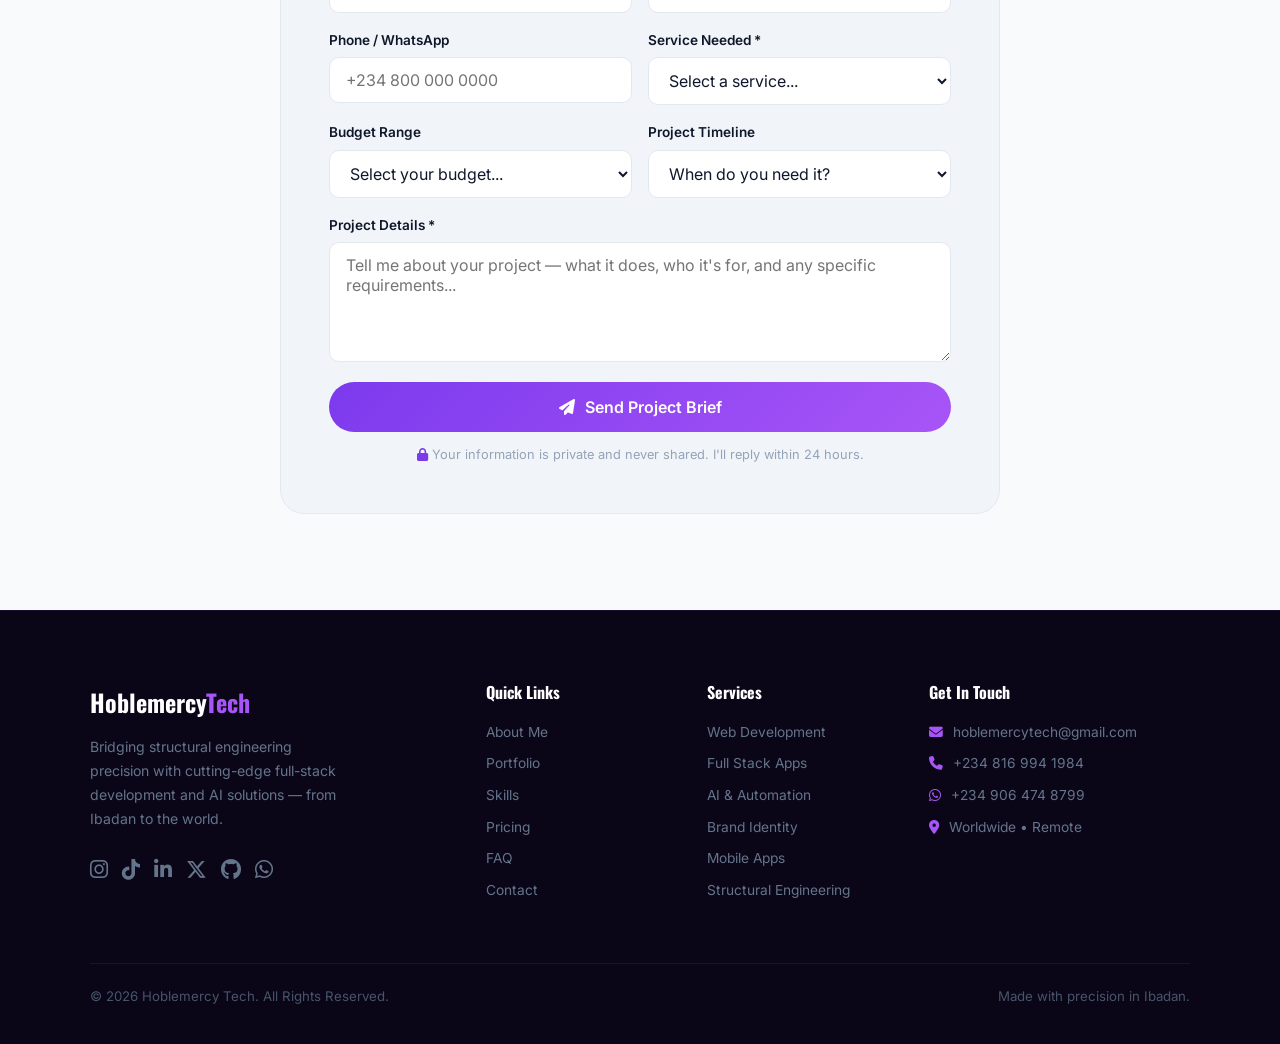
==== commit 466f7e16: "Add files via upload" ====
--- a/index.html
+++ b/index.html
@@ -3,82 +3,122 @@
 <head>
   <meta charset="UTF-8">
   <meta name="viewport" content="width=device-width, initial-scale=1.0">
-  <title>Hoblemercy Tech | Developer, AI Tutor & Digital Creator</title>
-  <meta name="description" content="HoblemercyTech — Full Stack Developer, AI Specialist, Graphic Designer & Structural Engineer. Building modern websites, AI-powered tools, and digital solutions for businesses worldwide.">
-  <meta name="keywords" content="web developer Nigeria, full stack developer Ibadan, AI automation, structural engineer, graphic designer, React developer Nigeria">
-  <meta name="theme-color" content="#8A2BE2">
+  
+  <!-- Primary SEO -->
+  <title>HoblemercyTech | Full Stack Developer, AI Specialist & Graphic Designer</title>
+  <meta name="description" content="HoblemercyTech combines full-stack development, AI automation, graphic design, and structural engineering into one studio. Building modern websites, AI-powered tools, and digital solutions for businesses worldwide.">
   <meta name="author" content="HoblemercyTech">
   <meta name="robots" content="index, follow">
-  <meta name="google-site-verification" content="WjOzX__dg0f5ihIOE-Nan83sYJvNqGUzu0i8VXuexn4" />
+  <meta name="theme-color" content="#8A2BE2">
   <meta name="format-detection" content="telephone=no">
-<meta name="rating" content="general">
-<meta name="language" content="English">
+  
+  <!-- Google Search Console -->
+  <meta name="google-site-verification" content="WjOzX__dg0f5ihIOE-Nan83sYJvNqGUzu0i8VXuexn4">
+  
+  <!-- Canonical -->
   <link rel="canonical" href="https://hoblemercytech.com">
-  <link rel="sitemap" type="application/xml" href="/sitemap.xml">
-
+  
+  <!-- Sitemap -->
+  <link rel="sitemap" type="application/xml" href="https://hoblemercytech.com/sitemap.xml">
+  
+  <!-- Favicon -->
+  <link rel="shortcut icon" href="/favicon.ico">
+  <link rel="icon" href="/favicon.ico" sizes="any">
+  <link rel="icon" type="image/png" sizes="32x32" href="/icon-32.png">
+  <link rel="icon" type="image/png" sizes="192x192" href="/icon-192.png">
+  <link rel="icon" type="image/png" sizes="512x512" href="/icon-512.png">
+  <link rel="apple-touch-icon" href="/apple-touch-icon.png">
+  
+  <!-- Manifest -->
+  <link rel="manifest" href="/manifest.json">
+  
   <!-- Open Graph -->
   <meta property="og:type" content="website">
-  <meta property="og:title" content="Hoblemercy Tech | Developer, AI Tutor & Digital Creator">
-  <meta property="og:description" content="Full Stack Developer, AI Specialist, Graphic Designer & Structural Engineer. Building modern websites, AI-powered tools, and digital solutions for businesses worldwide.">
-  <meta property="og:image" content="https://hoblemercytech.com/og-image.webp">
-  <meta property="og:image:width" content="1200">
-  <meta property="og:image:height" content="630">
+  <meta property="og:title" content="HoblemercyTech | Full Stack Developer, AI Specialist & Graphic Designer">
+  <meta property="og:description" content="Building modern websites, AI-powered tools, graphic design solutions, and digital products for businesses worldwide.">
   <meta property="og:url" content="https://hoblemercytech.com">
   <meta property="og:site_name" content="HoblemercyTech">
   <meta property="og:locale" content="en_NG">
-
-  <!-- Twitter Card -->
+  <meta property="og:image" content="https://hoblemercytech.com/og-image.webp">
+  <meta property="og:image:type" content="image/webp">
+  <meta property="og:image:width" content="1200">
+  <meta property="og:image:height" content="630">
+  
+  <!-- Twitter -->
   <meta name="twitter:card" content="summary_large_image">
-  <meta name="twitter:title" content="Hoblemercy Tech | Developer, AI Tutor & Digital Creator">
-  <meta name="twitter:description" content="Full Stack Developer, AI Specialist & Structural Engineer. Building high-performance digital solutions.">
+  <meta name="twitter:title" content="HoblemercyTech | Full Stack Developer, AI Specialist & Graphic Designer">
+  <meta name="twitter:description" content="Building modern websites, AI-powered tools, graphic design solutions, and digital products.">
   <meta name="twitter:image" content="https://hoblemercytech.com/og-image.webp">
   <meta name="twitter:site" content="@hoblemercytech">
-
-  <!-- Favicon -->
-  <link rel="icon" type="image/x-icon" href="favicon.ico">
-  <link rel="icon" type="image/png" sizes="32x32" href="/icon-32.png">
-<link rel="icon" type="image/png" sizes="16x16" href="/icon-16.png">
-
-  <link rel="apple-touch-icon" href="apple-touch-icon.png">
-
-  <!-- Fonts: Oswald display + Inter body -->
-  <link rel="stylesheet" href="hero-fixes.css">
+  <meta name="twitter:creator" content="@hoblemercytech">
+  
+  <!-- Fonts -->
   <link rel="preconnect" href="https://fonts.googleapis.com">
   <link rel="preconnect" href="https://fonts.gstatic.com" crossorigin>
-  <link href="https://fonts.googleapis.com/css2?family=Oswald:wght@400;600;700&family=Inter:wght@400;500;600&display=swap" rel="stylesheet">
+  
+  <link href="https://fonts.googleapis.com/css2?family=Oswald:wght@400;600;700&family=Inter:wght@400;500;600;700&display=swap" rel="stylesheet">
+  
+  <!-- Font Awesome -->
   <link rel="stylesheet" href="https://cdnjs.cloudflare.com/ajax/libs/font-awesome/6.5.0/css/all.min.css">
-
-  <!-- JSON-LD Structured Data -->
+  
+  <!-- Custom CSS -->
+  <link rel="stylesheet" href="hero-fixes.css">
+  
+  <!-- Person Schema -->
   <script type="application/ld+json">
-  {
-    "@context": "https://schema.org",
-    "@type": "Person",
-    "name": "HoblemercyTech",
-   "jobTitle": "Full Stack Developer, AI Specialist, Graphic Designer & Structural Engineer",
-    "logo": "https://hoblemercytech.com/logo.png",
-    "image": "https://hoblemercytech.com/me.webp",
-    "url": "https://hoblemercytech.com",
-    "email": "hoblemercytech@gmail.com",
-    "telephone": "+2348169941984",
-    "address": { "@type": "PostalAddress", "addressLocality": "Ibadan", "addressCountry": "NG" },
-    "sameAs": [
-      "https://www.instagram.com/hoblemercytech",
-      "https://www.tiktok.com/@hoblemercytech",
-      "https://github.com/hoblemercyTech",
-      "https://x.com/hoblemercytech"
-    ]
-  }
+    {
+      "@context": "https://schema.org",
+      "@type": "Person",
+      "name": "HoblemercyTech",
+      "url": "https://hoblemercytech.com",
+      "image": "https://hoblemercytech.com/me.webp",
+      "logo": "https://hoblemercytech.com/logo.png",
+      "email": "hoblemercytech@gmail.com",
+      "telephone": "+2348169941984",
+      "jobTitle": "Full Stack Developer, AI Specialist, Graphic Designer & Structural Engineer",
+      "address": {
+        "@type": "PostalAddress",
+        "addressLocality": "Ibadan",
+        "addressCountry": "NG"
+      },
+      "knowsAbout": [
+        "Web Development",
+        "Full Stack Development",
+        "Artificial Intelligence",
+        "AI Automation",
+        "Graphic Design",
+        "Structural Engineering"
+      ],
+      "sameAs": [
+        "https://www.instagram.com/hoblemercytech",
+        "https://www.tiktok.com/@hoblemercytech",
+        "https://github.com/hoblemercyTech",
+        "https://x.com/hoblemercytech"
+      ]
+    }
   </script>
   
+  <!-- Organization Schema -->
   <script type="application/ld+json">
-  {
-    "@context": "https://schema.org",
-    "@type": "WebSite",
-    "name": "HoblemercyTech",
-    "url": "https://hoblemercytech.com"
-  }
-</script>
-
+    {
+      "@context": "https://schema.org",
+      "@type": "Organization",
+      "name": "HoblemercyTech",
+      "url": "https://hoblemercytech.com",
+      "logo": "https://hoblemercytech.com/logo.png"
+    }
+  </script>
+  
+  <!-- Website Schema -->
+  <script type="application/ld+json">
+    {
+      "@context": "https://schema.org",
+      "@type": "WebSite",
+      "name": "HoblemercyTech",
+      "url": "https://hoblemercytech.com"
+    }
+  </script>
+  
   <style>
     /* ===== TOKENS ===== */
     :root {
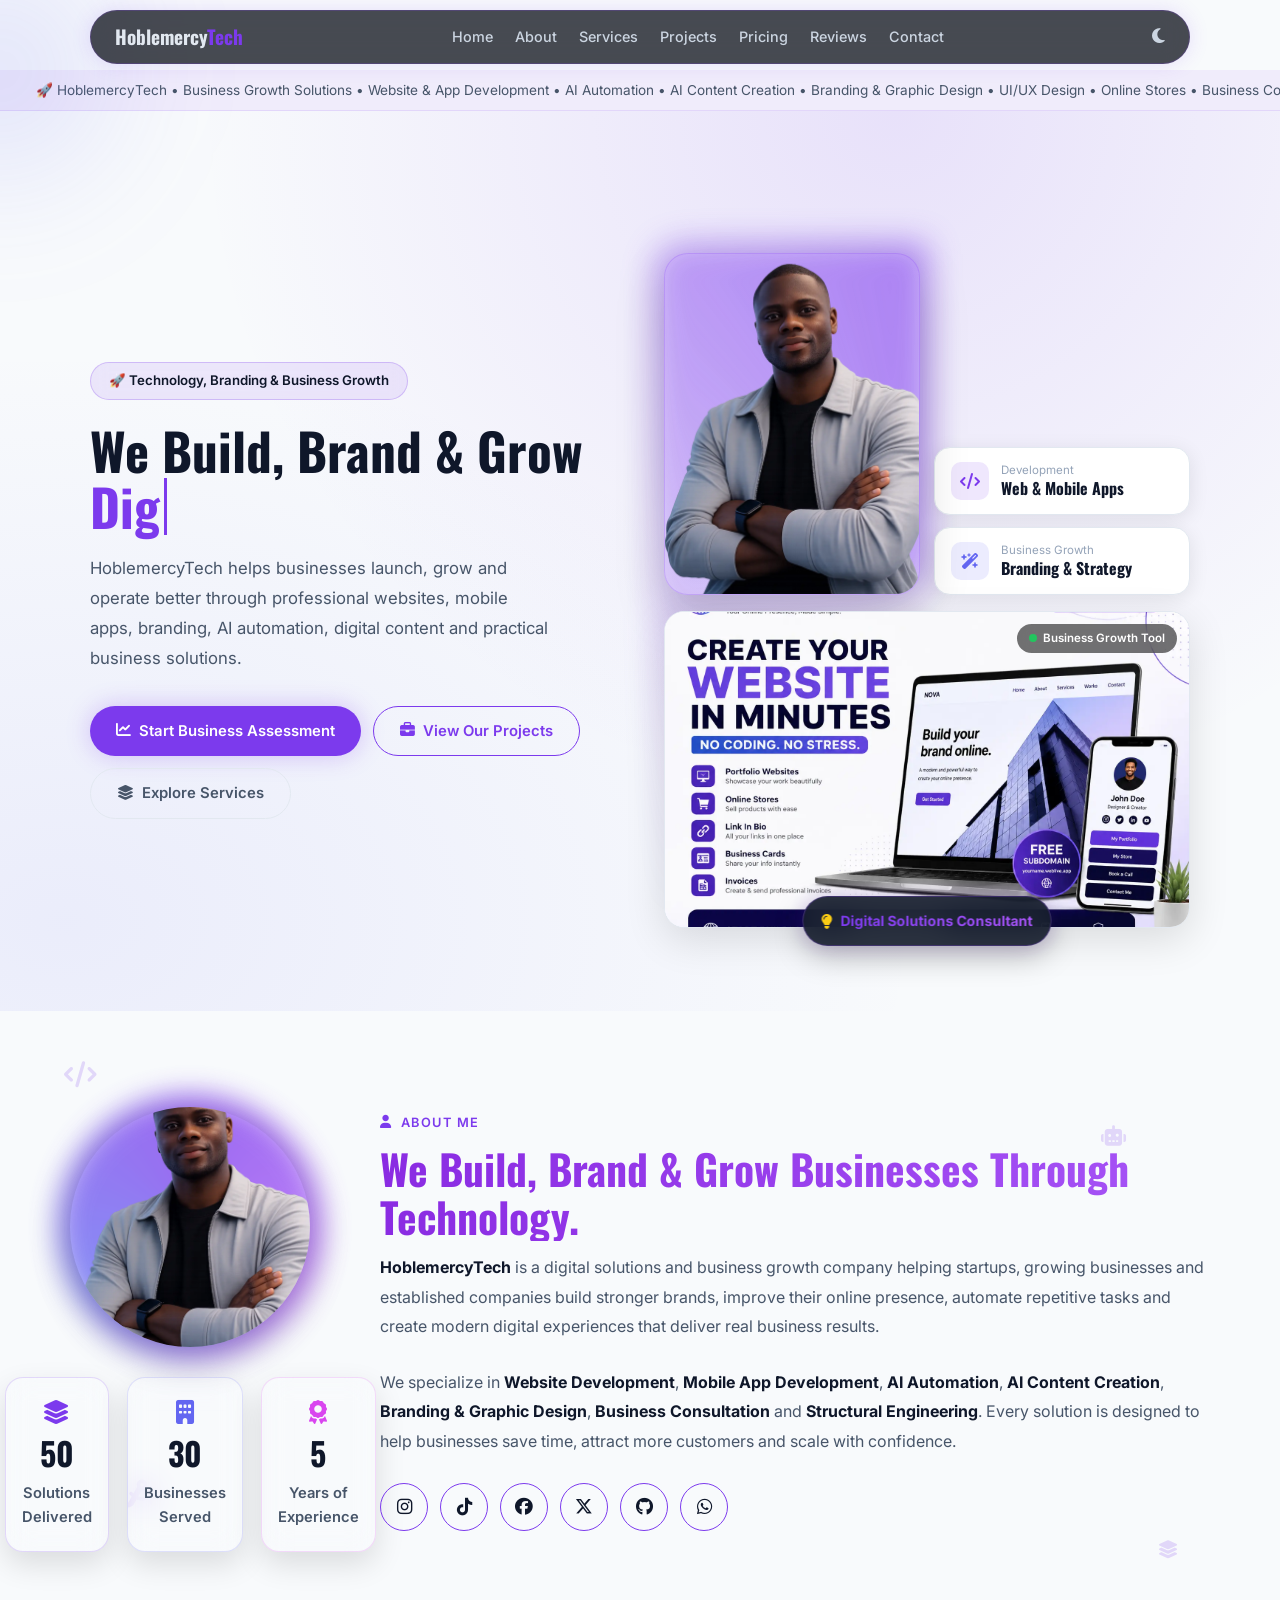
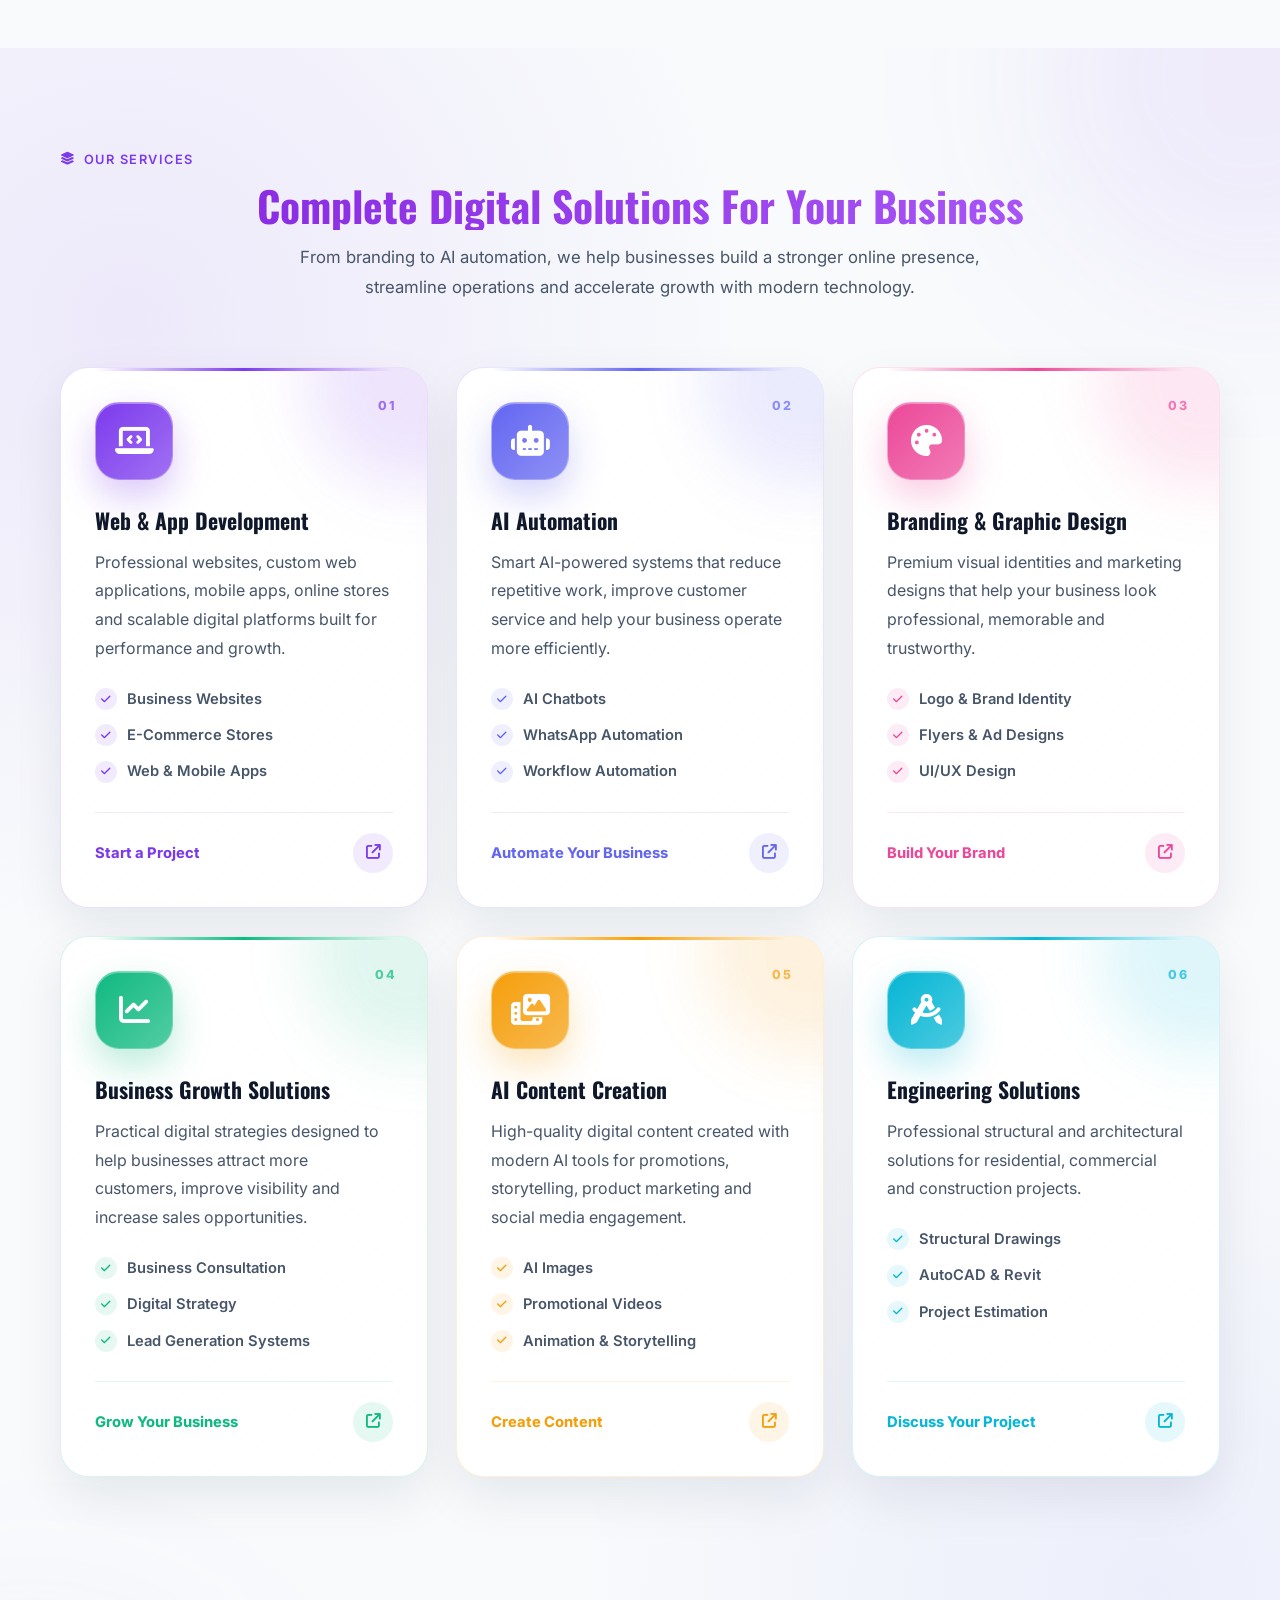
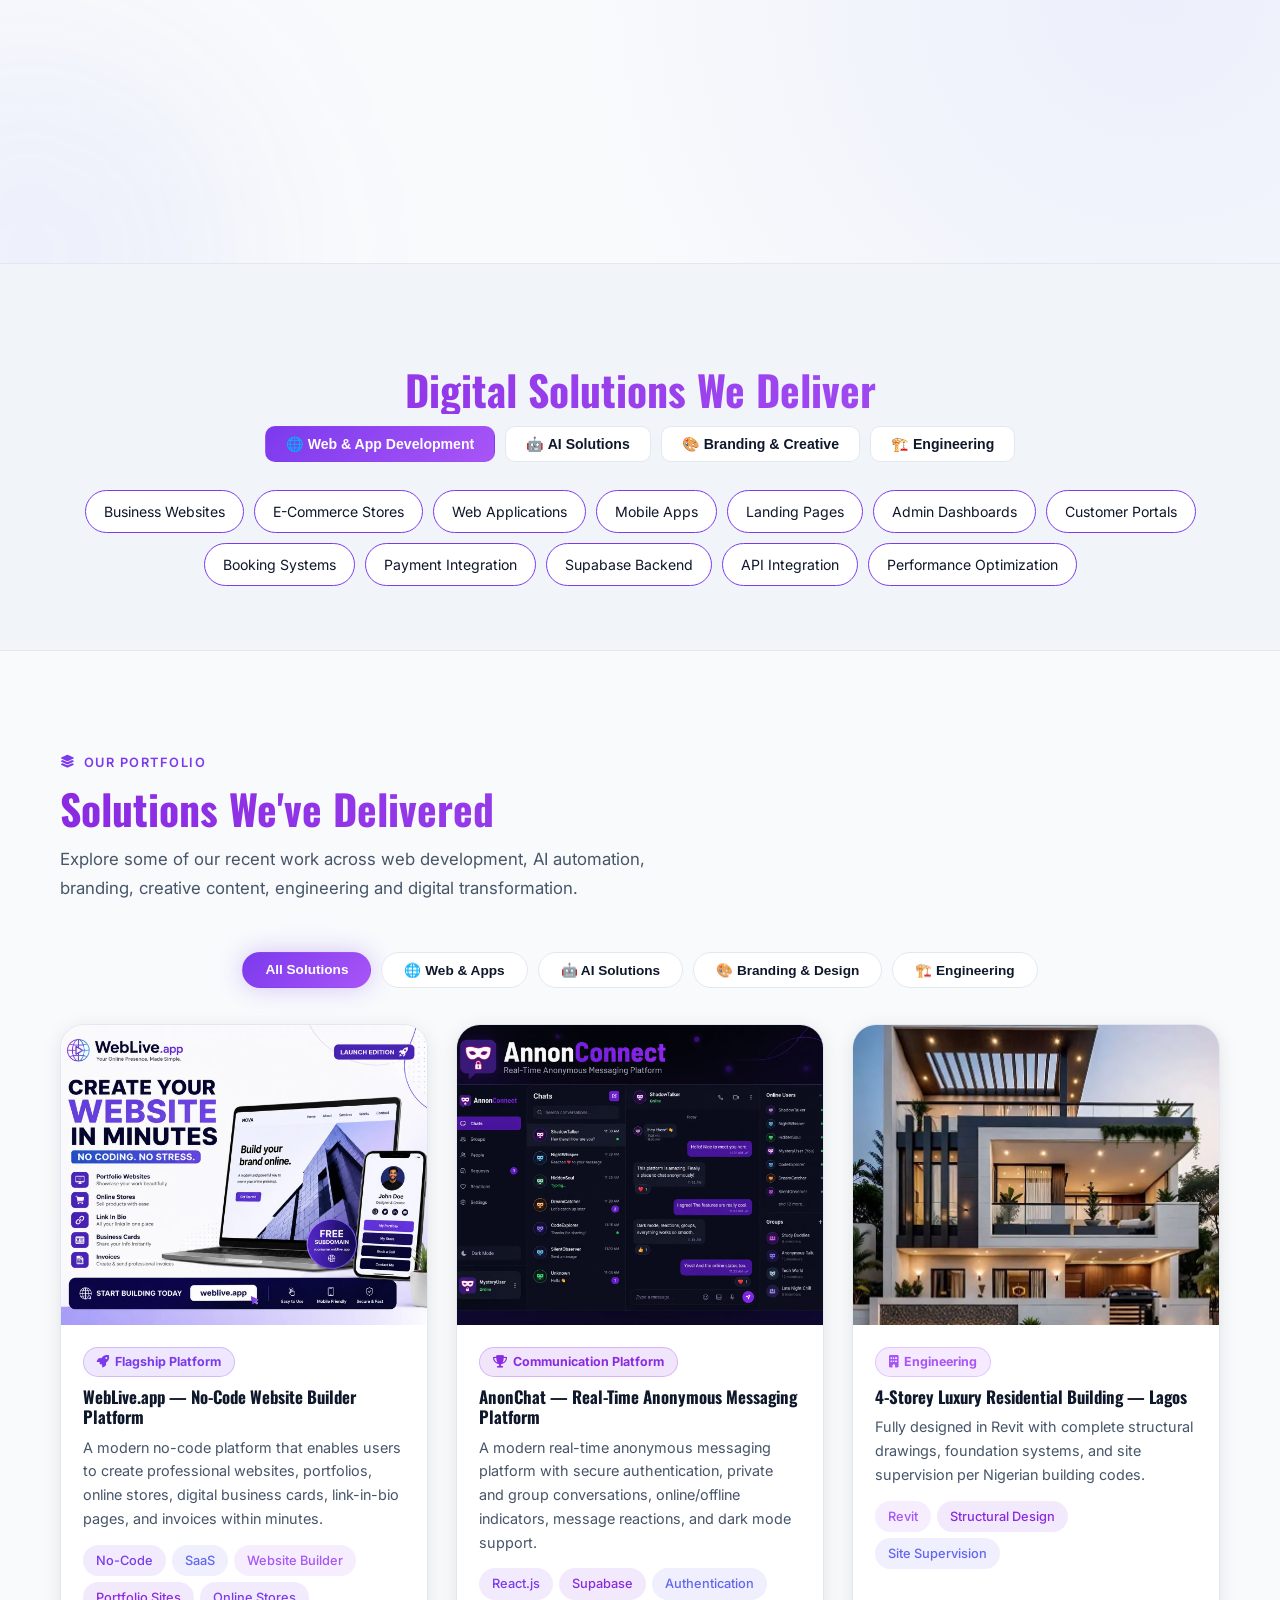
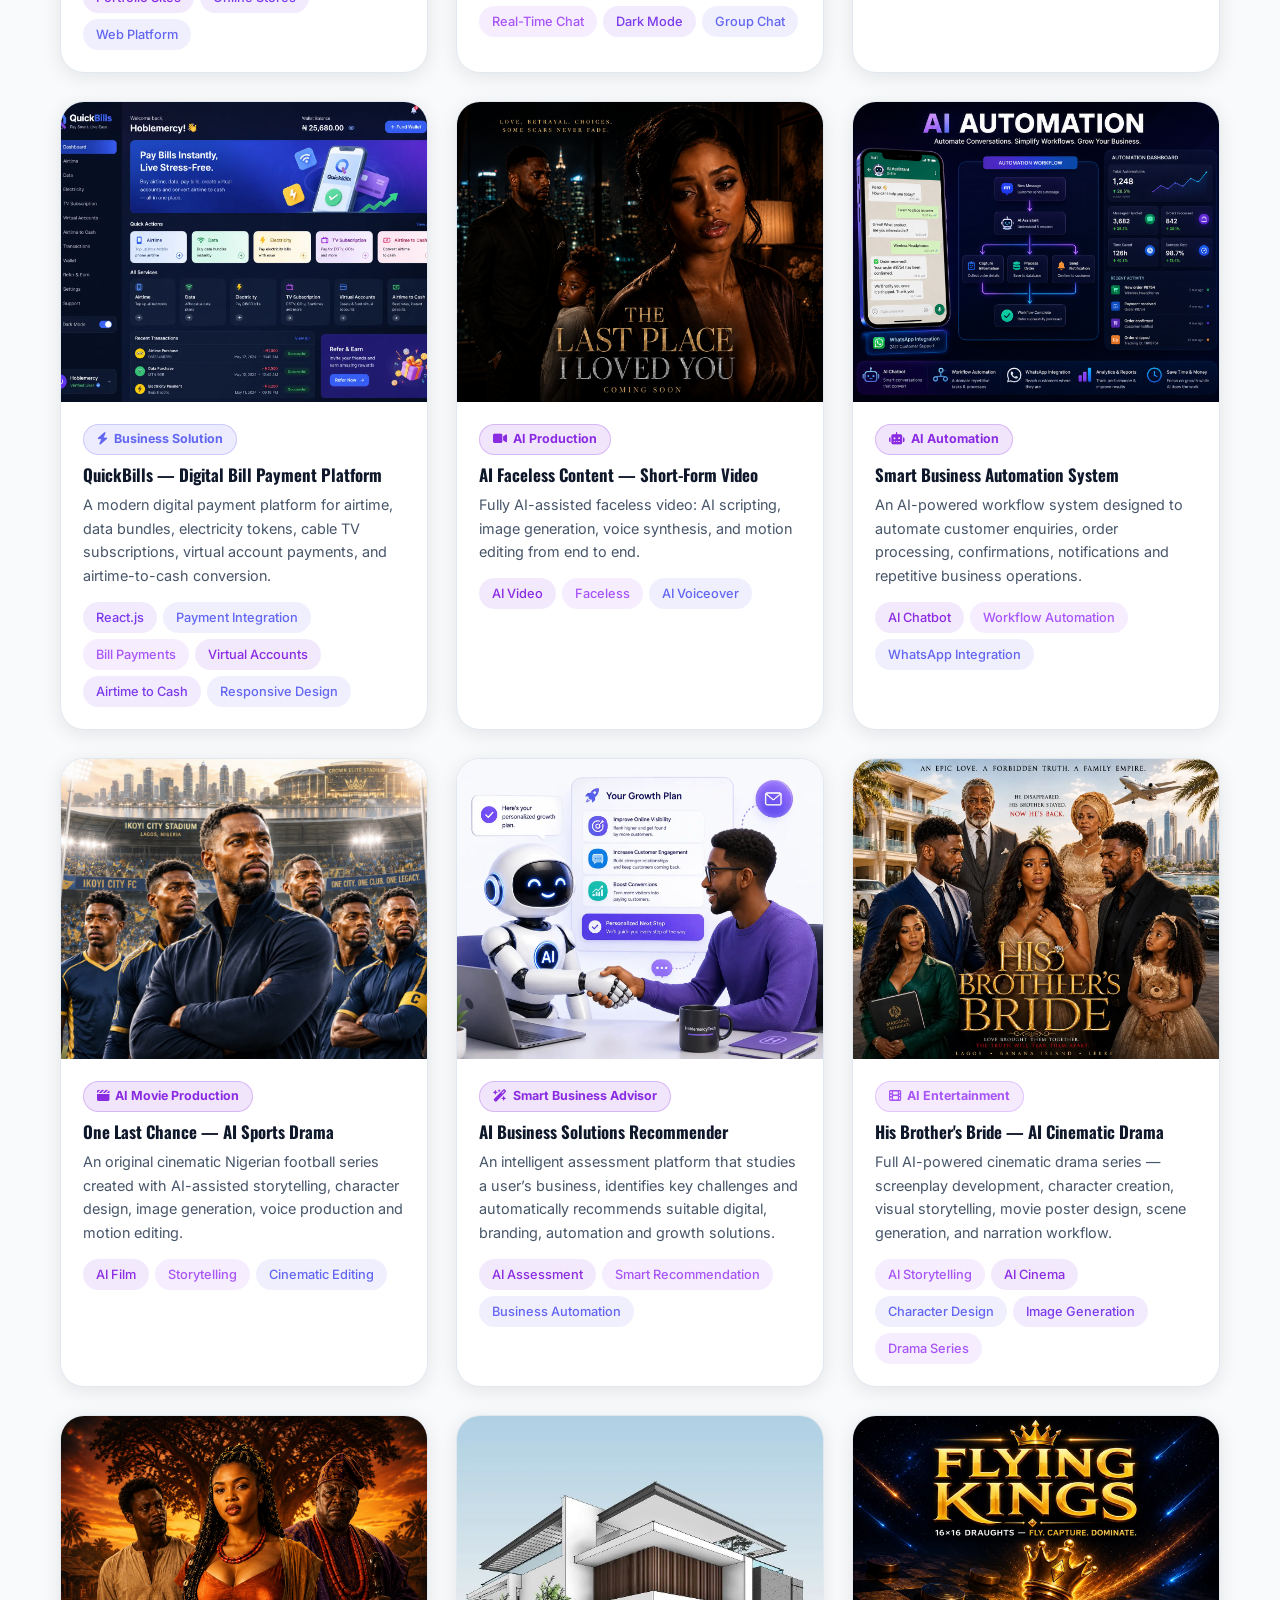
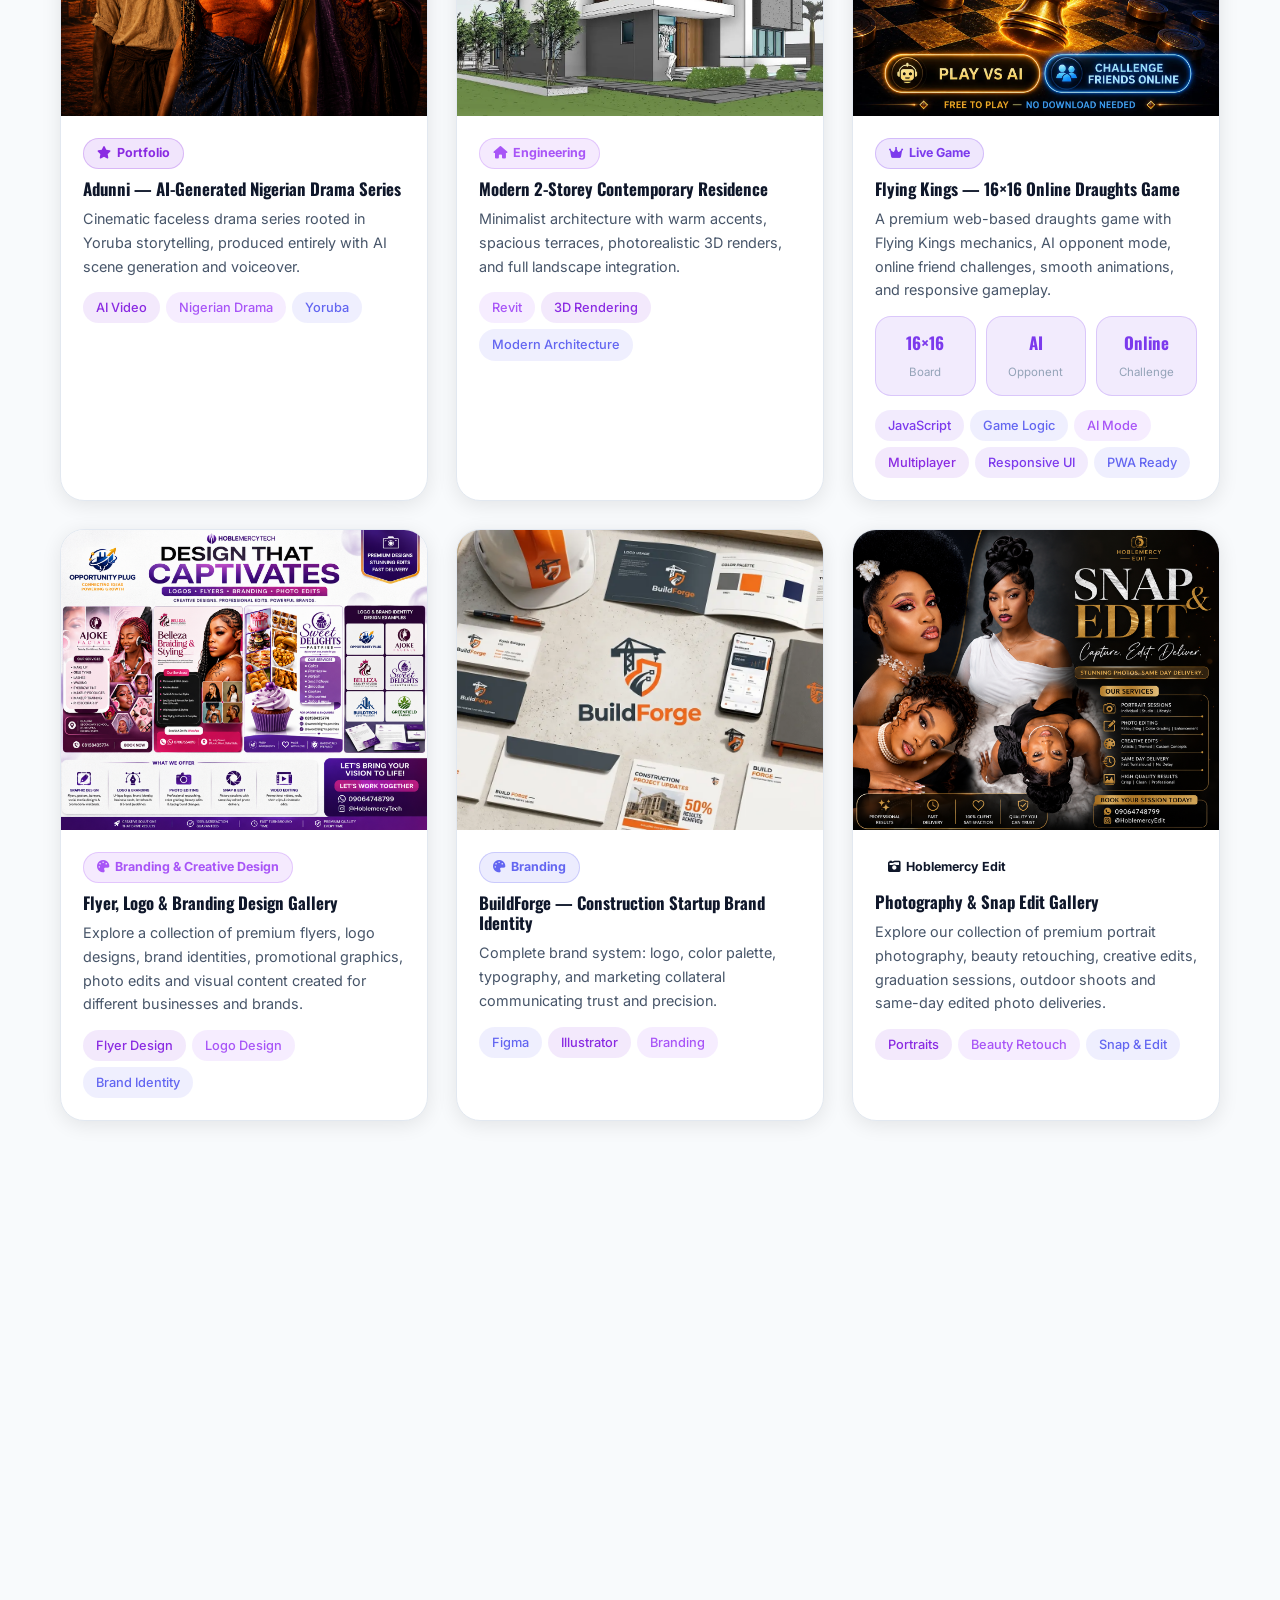
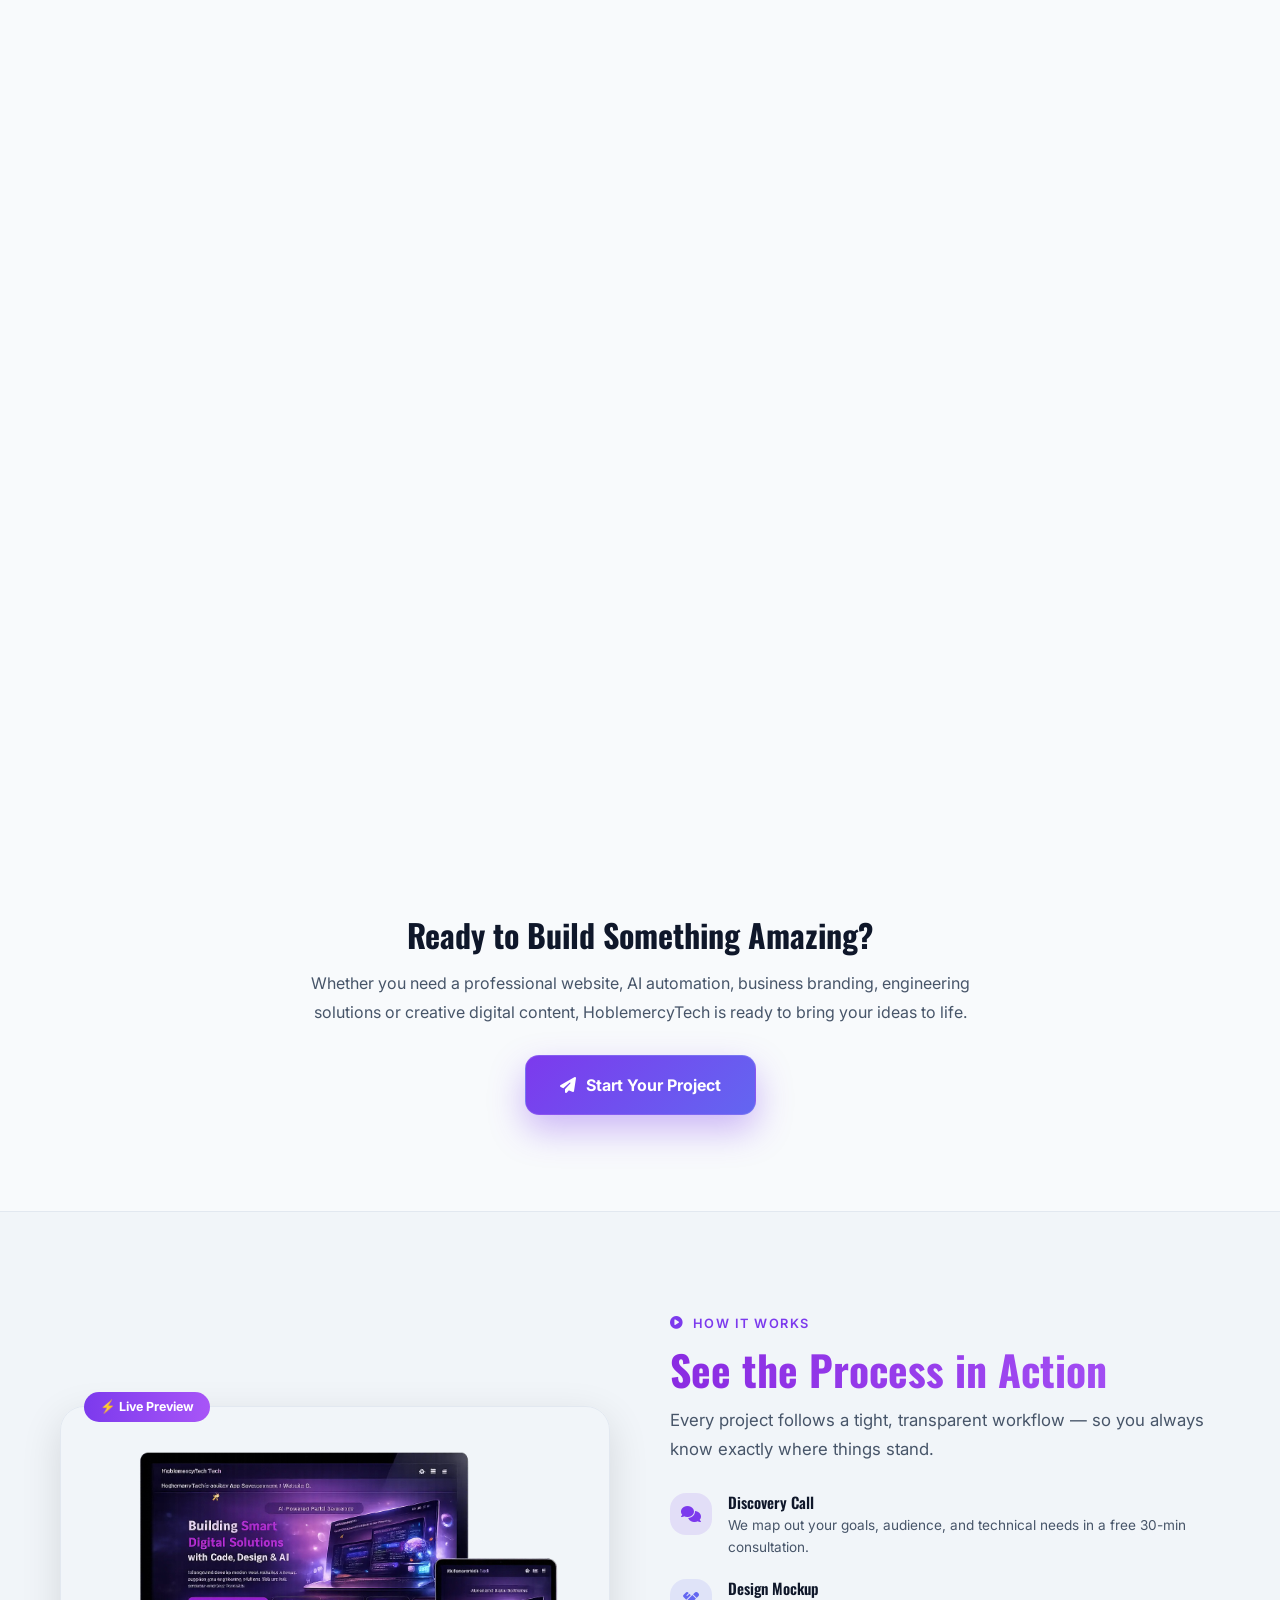
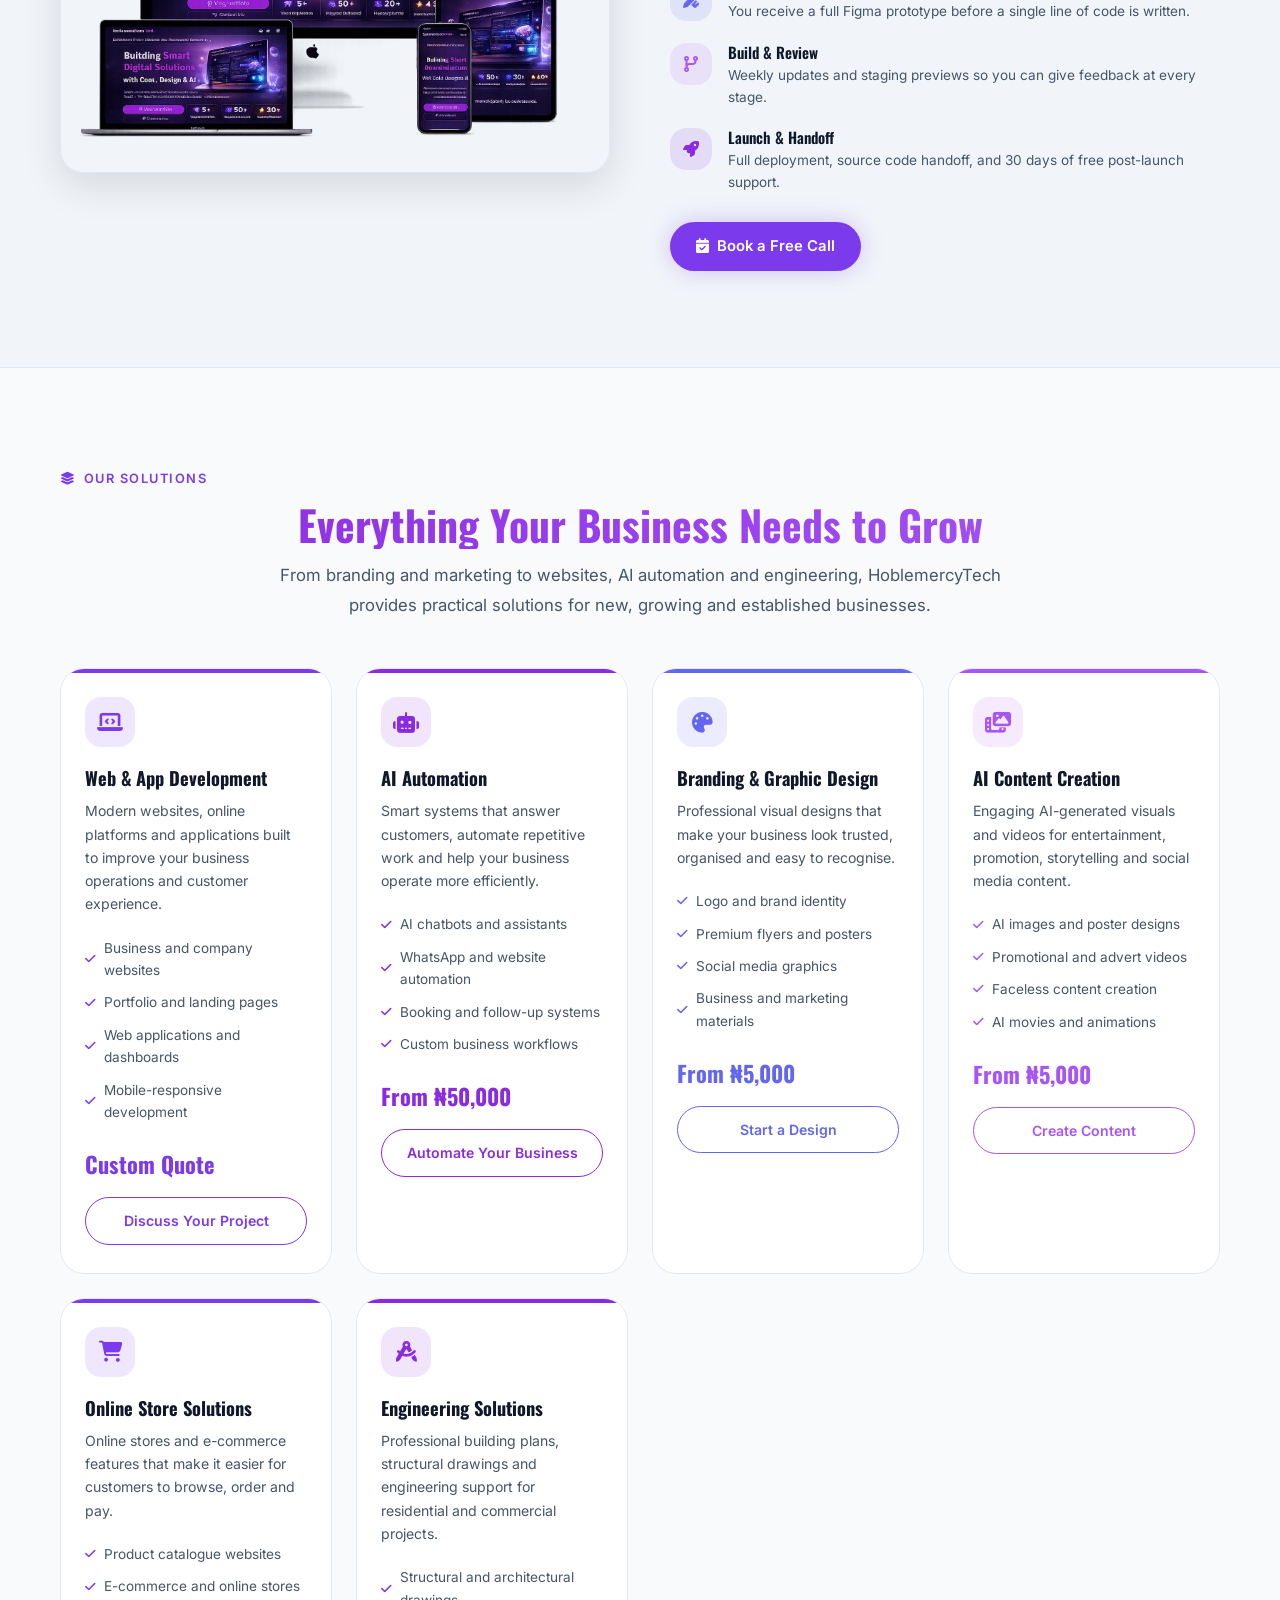
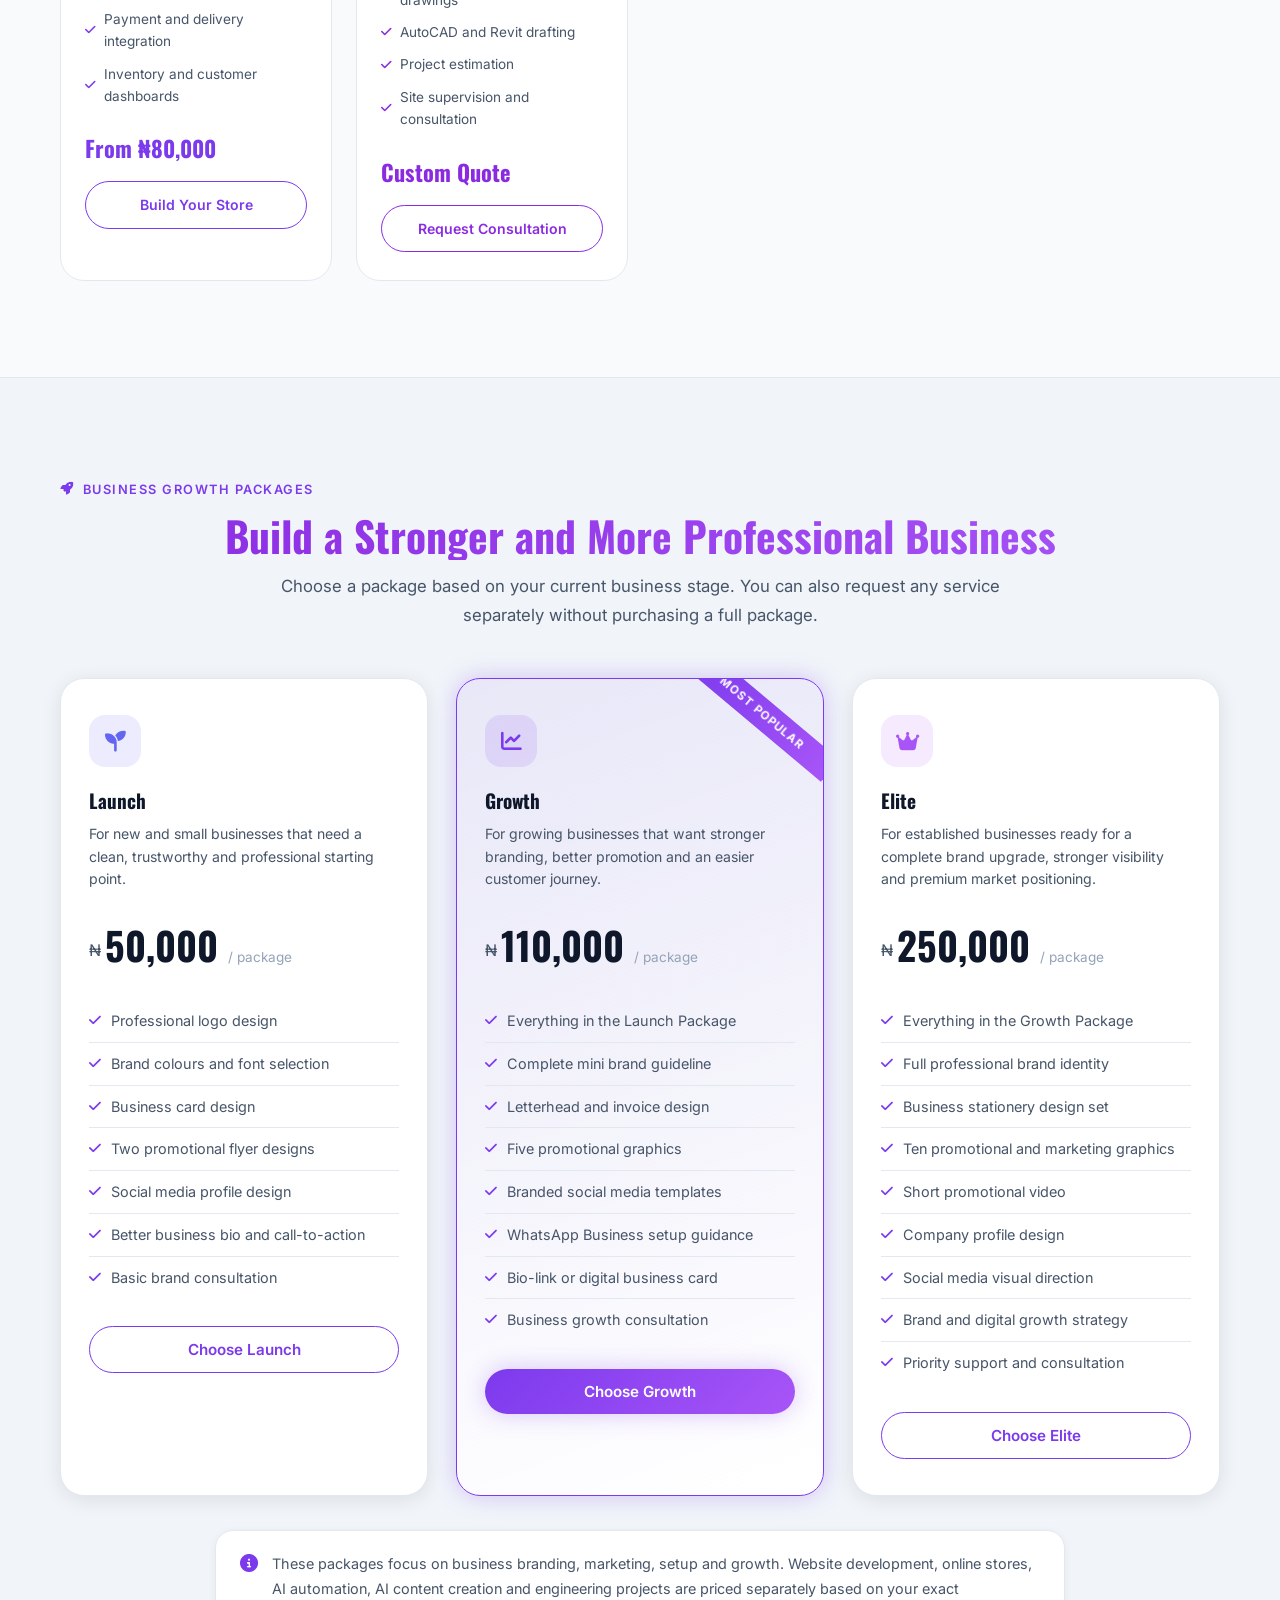
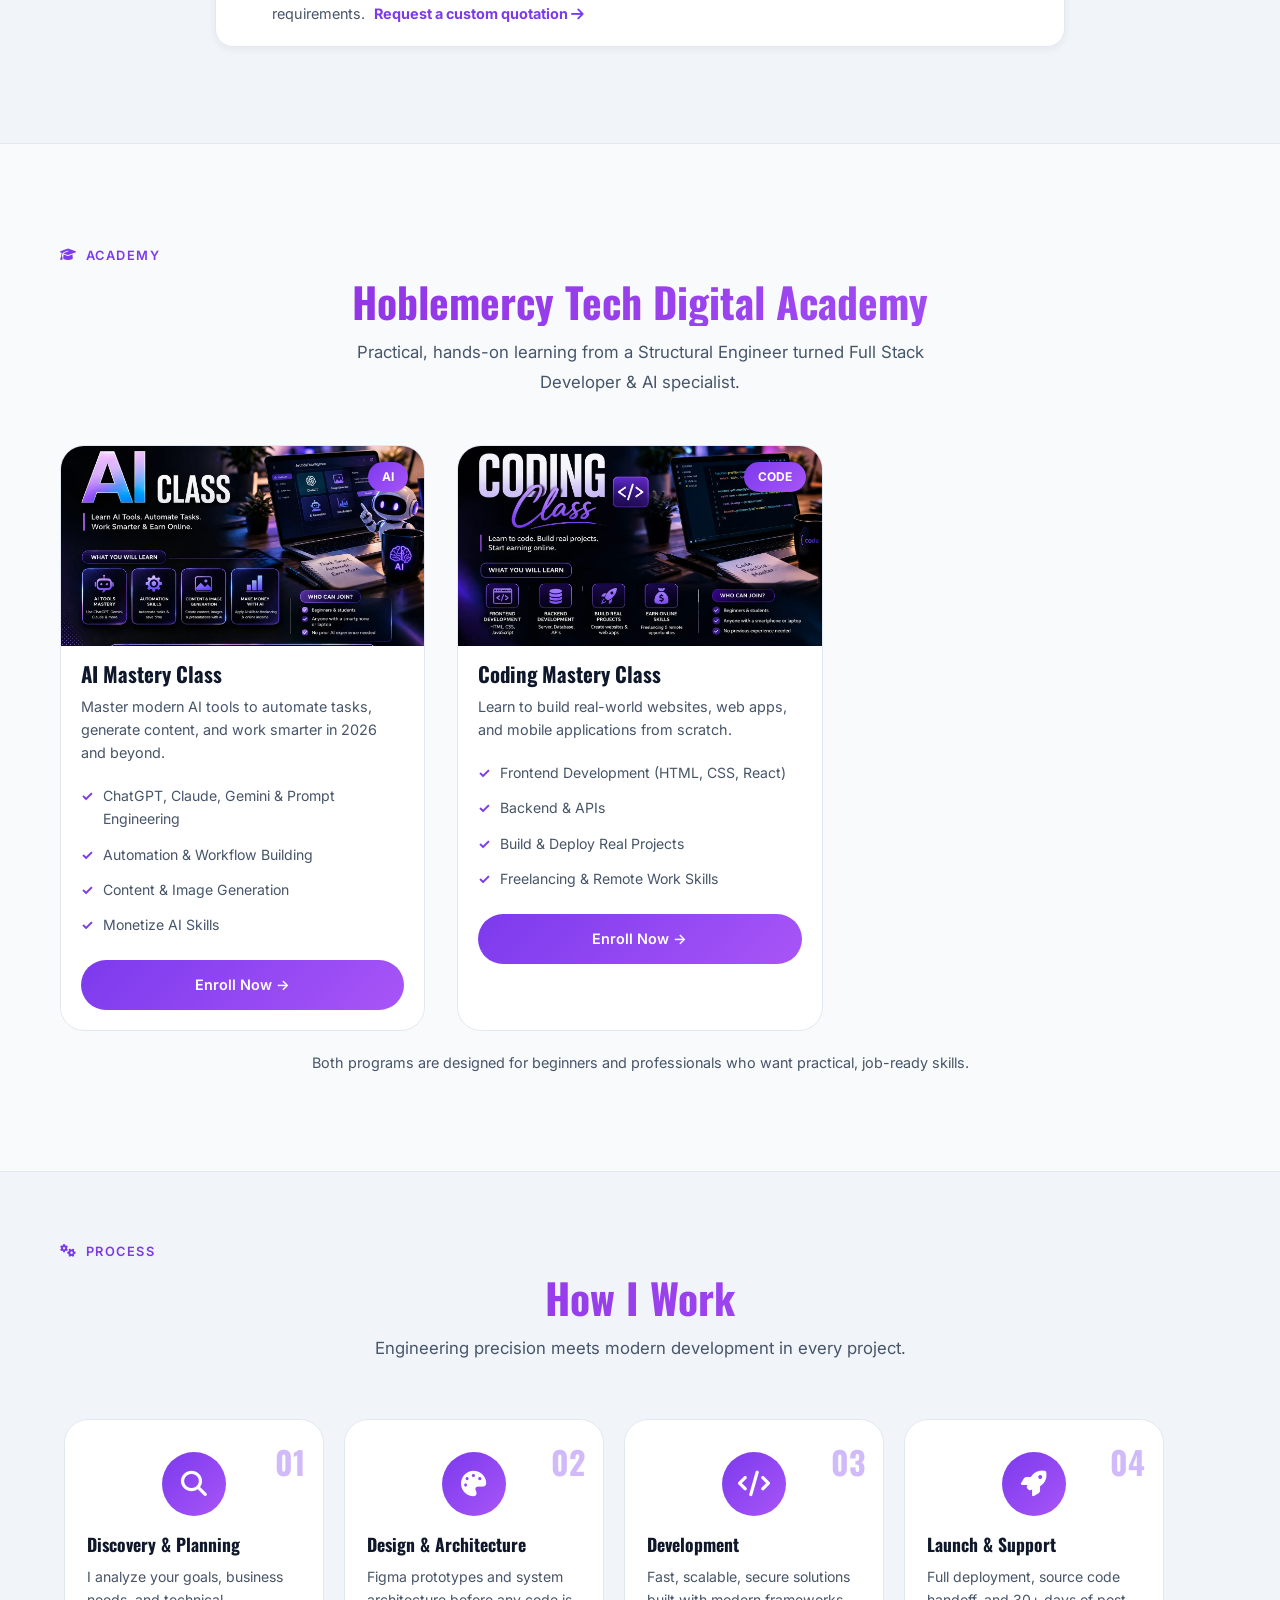
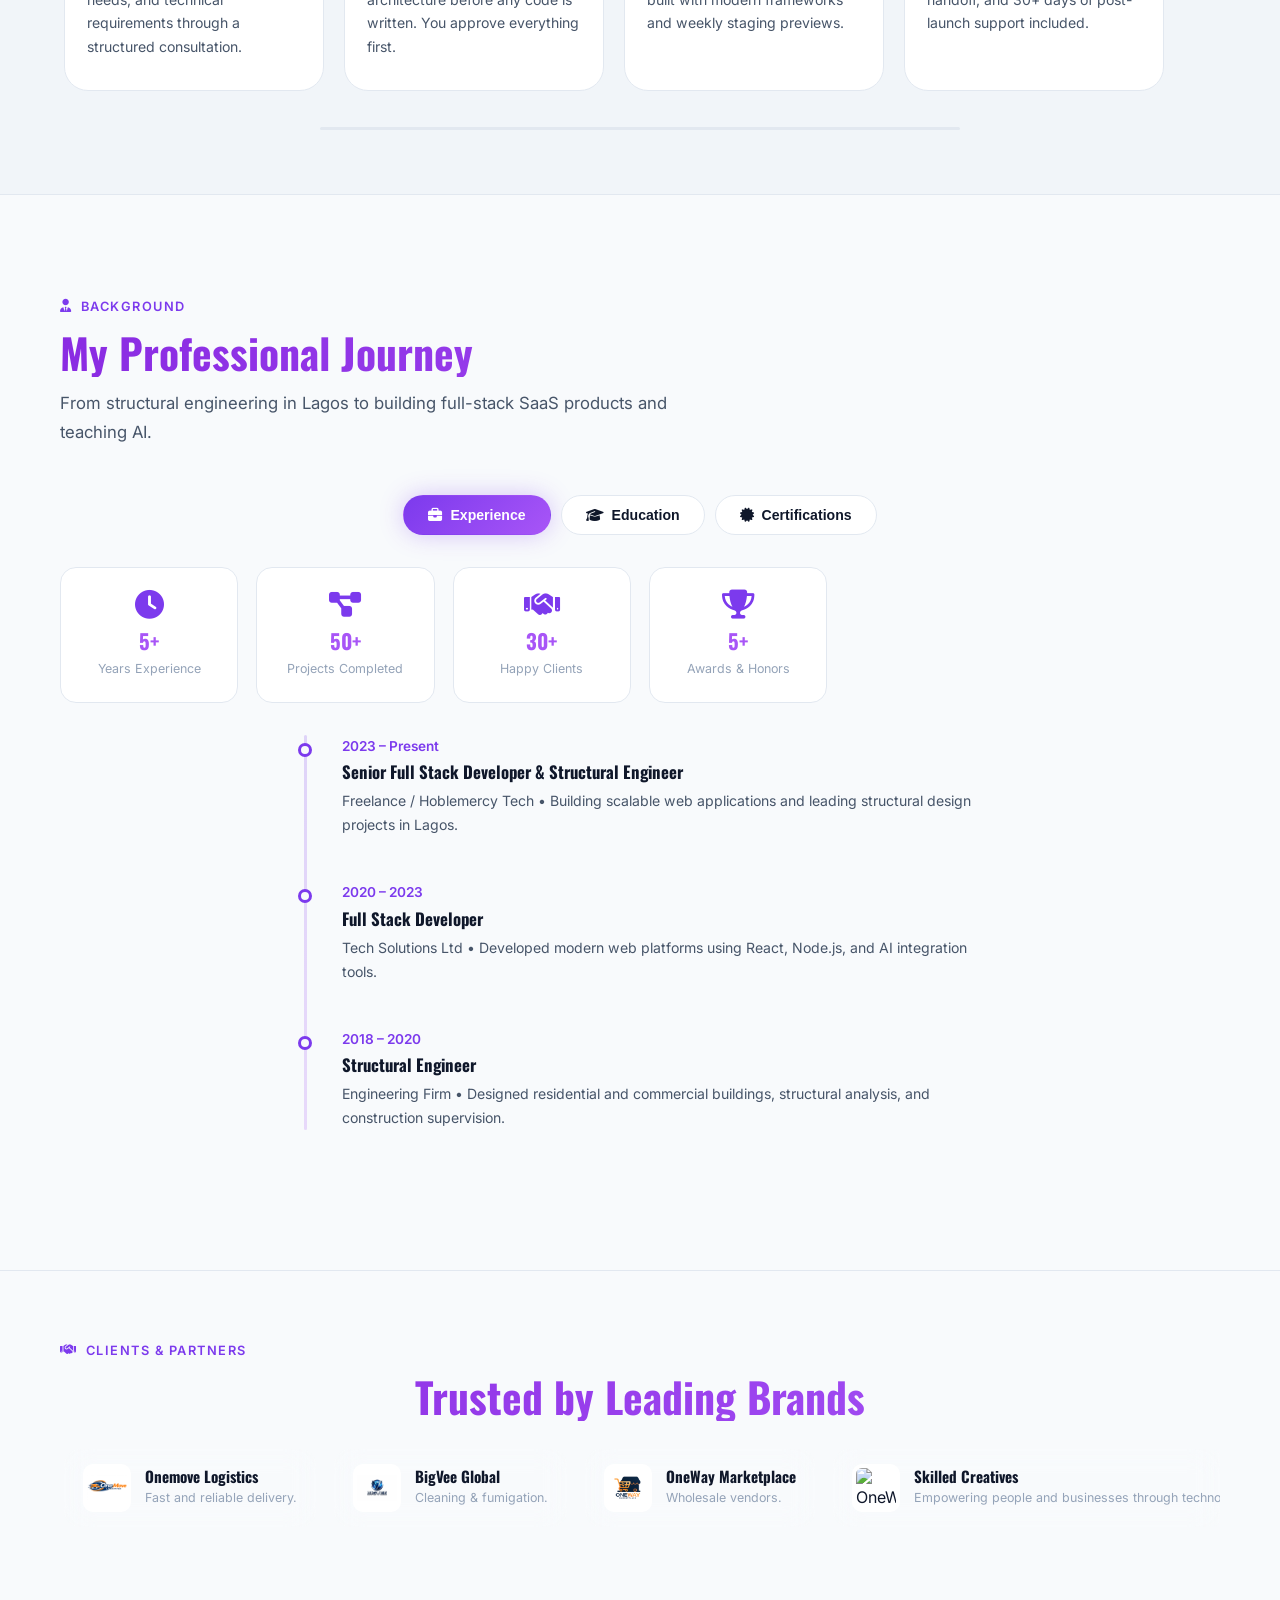
==== commit 933d4329: "Add files via upload" ====
--- a/index.html
+++ b/index.html
@@ -6,7 +6,7 @@
   
   <!-- Primary SEO -->
   <title>HoblemercyTech | Full Stack Developer, AI Specialist & Graphic Designer</title>
-  <meta name="description" content="HoblemercyTech combines full-stack development, AI automation, graphic design, and structural engineering into one studio. Building modern websites, AI-powered tools, and digital solutions for businesses worldwide.">
+  <meta name="description" content="HoblemercyTech combines full-stack development, AI automation,AI Content Creation, graphic design, and structural engineering into one studio. Building modern websites, AI-powered tools, and digital solutions for businesses worldwide.">
   <meta name="author" content="HoblemercyTech">
   <meta name="robots" content="index, follow">
   <meta name="theme-color" content="#8A2BE2">
@@ -16,10 +16,10 @@
   <meta name="google-site-verification" content="WjOzX__dg0f5ihIOE-Nan83sYJvNqGUzu0i8VXuexn4">
   
   <!-- Canonical -->
-  <link rel="canonical" href="https://hoblemercytech.com">
+  <link rel="canonical" href="https://hoblemercytech.dev">
   
   <!-- Sitemap -->
-  <link rel="sitemap" type="application/xml" href="https://hoblemercytech.com/sitemap.xml">
+  <link rel="sitemap" type="application/xml" href="https://hoblemercytech.dev/sitemap.xml">
   
   <!-- Favicon -->
   <link rel="shortcut icon" href="/favicon.ico">
@@ -36,10 +36,10 @@
   <meta property="og:type" content="website">
   <meta property="og:title" content="HoblemercyTech | Full Stack Developer, AI Specialist & Graphic Designer">
   <meta property="og:description" content="Building modern websites, AI-powered tools, graphic design solutions, and digital products for businesses worldwide.">
-  <meta property="og:url" content="https://hoblemercytech.com">
+  <meta property="og:url" content="https://hoblemercytech.dev">
   <meta property="og:site_name" content="HoblemercyTech">
   <meta property="og:locale" content="en_NG">
-  <meta property="og:image" content="https://hoblemercytech.com/og-image.webp">
+  <meta property="og:image" content="https://hoblemercytech.dev/og-image.webp">
   <meta property="og:image:type" content="image/webp">
   <meta property="og:image:width" content="1200">
   <meta property="og:image:height" content="630">
@@ -48,7 +48,7 @@
   <meta name="twitter:card" content="summary_large_image">
   <meta name="twitter:title" content="HoblemercyTech | Full Stack Developer, AI Specialist & Graphic Designer">
   <meta name="twitter:description" content="Building modern websites, AI-powered tools, graphic design solutions, and digital products.">
-  <meta name="twitter:image" content="https://hoblemercytech.com/og-image.webp">
+  <meta name="twitter:image" content="https://hoblemercytech.dev/og-image.webp">
   <meta name="twitter:site" content="@hoblemercytech">
   <meta name="twitter:creator" content="@hoblemercytech">
   
@@ -70,9 +70,9 @@
       "@context": "https://schema.org",
       "@type": "Person",
       "name": "HoblemercyTech",
-      "url": "https://hoblemercytech.com",
-      "image": "https://hoblemercytech.com/me.webp",
-      "logo": "https://hoblemercytech.com/logo.png",
+      "url": "https://hoblemercytech.dev",
+      "image": "https://hoblemercytech.dev/me.webp",
+      "logo": "https://hoblemercytech.dev/logo.png",
       "email": "hoblemercytech@gmail.com",
       "telephone": "+2348169941984",
       "jobTitle": "Full Stack Developer, AI Specialist, Graphic Designer & Structural Engineer",
@@ -86,6 +86,7 @@
         "Full Stack Development",
         "Artificial Intelligence",
         "AI Automation",
+        "AI Content Creation",
         "Graphic Design",
         "Structural Engineering"
       ],
@@ -104,8 +105,8 @@
       "@context": "https://schema.org",
       "@type": "Organization",
       "name": "HoblemercyTech",
-      "url": "https://hoblemercytech.com",
-      "logo": "https://hoblemercytech.com/logo.png"
+      "url": "https://hoblemercytech.dev",
+      "logo": "https://hoblemercytech.dev/logo.png"
     }
   </script>
   
@@ -115,7 +116,7 @@
       "@context": "https://schema.org",
       "@type": "WebSite",
       "name": "HoblemercyTech",
-      "url": "https://hoblemercytech.com"
+      "url": "https://hoblemercytech.dev"
     }
   </script>
   
@@ -590,6 +591,549 @@
     .floating-icons { position:absolute; inset:0; pointer-events:none; overflow:hidden; }
     .floating-icons i { position:absolute; color:var(--violet); opacity:0.18; animation:floatBg 18s infinite linear; }
     @keyframes floatBg { 0%,100%{transform:translateY(0) rotate(0)} 50%{transform:translateY(-40px) rotate(12deg)} }
+
+/* ================================
+   PREMIUM SERVICES SECTION
+================================ */
+
+.services-section {
+  position: relative;
+  overflow: hidden;
+  background:
+    radial-gradient(
+      circle at 10% 15%,
+      rgba(124, 58, 237, 0.09),
+      transparent 32%
+    ),
+    radial-gradient(
+      circle at 90% 85%,
+      rgba(99, 102, 241, 0.08),
+      transparent 30%
+    ),
+    var(--bg-primary);
+}
+
+.services-section::before {
+  content: "";
+  position: absolute;
+  top: -180px;
+  right: -180px;
+  width: 420px;
+  height: 420px;
+  border-radius: 50%;
+  background: rgba(124, 58, 237, 0.08);
+  filter: blur(90px);
+  pointer-events: none;
+}
+
+.services-section::after {
+  content: "";
+  position: absolute;
+  bottom: -200px;
+  left: -180px;
+  width: 420px;
+  height: 420px;
+  border-radius: 50%;
+  background: rgba(99, 102, 241, 0.07);
+  filter: blur(100px);
+  pointer-events: none;
+}
+
+.services-section .container-lg {
+  position: relative;
+  z-index: 2;
+}
+
+.services-eyebrow {
+  justify-content: center;
+}
+
+.services-title {
+  max-width: 820px;
+  margin-left: auto;
+  margin-right: auto;
+  text-align: center;
+}
+
+.services-subtitle {
+  max-width: 760px;
+  margin: 0 auto 64px;
+  text-align: center;
+  line-height: 1.8;
+}
+
+.services-grid {
+  display: grid;
+  grid-template-columns: repeat(3, minmax(0, 1fr));
+  gap: 28px;
+}
+
+.service-card {
+  --service-color: #7c3aed;
+  --service-color-rgb: 124, 58, 237;
+
+  position: relative;
+  display: flex;
+  flex-direction: column;
+  min-height: 100%;
+  overflow: hidden;
+  padding: 34px;
+  border: 1px solid rgba(var(--service-color-rgb), 0.16);
+  border-radius: 28px;
+
+  background:
+    linear-gradient(
+      145deg,
+      rgba(255, 255, 255, 0.78),
+      rgba(255, 255, 255, 0.45)
+    ),
+    var(--bg-secondary);
+
+  backdrop-filter: blur(20px);
+  -webkit-backdrop-filter: blur(20px);
+
+  box-shadow:
+    0 20px 50px rgba(15, 23, 42, 0.08),
+    inset 0 1px 0 rgba(255, 255, 255, 0.75);
+
+  transition:
+    transform 0.4s ease,
+    border-color 0.4s ease,
+    box-shadow 0.4s ease;
+}
+
+.service-card:hover {
+  transform: translateY(-10px);
+  border-color: rgba(var(--service-color-rgb), 0.38);
+
+  box-shadow:
+    0 30px 70px rgba(var(--service-color-rgb), 0.16),
+    0 10px 30px rgba(15, 23, 42, 0.08),
+    inset 0 1px 0 rgba(255, 255, 255, 0.85);
+}
+
+.service-card__top-line {
+  position: absolute;
+  top: 0;
+  left: 34px;
+  right: 34px;
+  height: 3px;
+  border-radius: 0 0 10px 10px;
+
+  background: linear-gradient(
+    90deg,
+    transparent,
+    var(--service-color),
+    transparent
+  );
+}
+
+.service-card__glow {
+  position: absolute;
+  top: -90px;
+  right: -90px;
+  width: 210px;
+  height: 210px;
+  border-radius: 50%;
+  background: rgba(var(--service-color-rgb), 0.13);
+  filter: blur(30px);
+  transition: 0.4s ease;
+  pointer-events: none;
+}
+
+.service-card:hover .service-card__glow {
+  transform: scale(1.25);
+  opacity: 0.9;
+}
+
+.service-number {
+  position: absolute;
+  top: 28px;
+  right: 30px;
+
+  font-size: 0.78rem;
+  font-weight: 800;
+  letter-spacing: 0.16em;
+  color: rgba(var(--service-color-rgb), 0.7);
+}
+
+.service-icon {
+  position: relative;
+  z-index: 2;
+
+  display: flex;
+  align-items: center;
+  justify-content: center;
+
+  width: 78px;
+  height: 78px;
+  margin-bottom: 26px;
+
+  border: 1px solid rgba(255, 255, 255, 0.35);
+  border-radius: 24px;
+
+  background: linear-gradient(
+    135deg,
+    var(--service-color),
+    rgba(var(--service-color-rgb), 0.72)
+  );
+
+  box-shadow:
+    0 16px 36px rgba(var(--service-color-rgb), 0.28),
+    inset 0 1px 0 rgba(255, 255, 255, 0.35);
+
+  transition:
+    transform 0.4s ease,
+    box-shadow 0.4s ease;
+}
+
+.service-card:hover .service-icon {
+  transform: translateY(-4px) rotate(-3deg);
+
+  box-shadow:
+    0 22px 44px rgba(var(--service-color-rgb), 0.36),
+    inset 0 1px 0 rgba(255, 255, 255, 0.4);
+}
+
+.service-icon i {
+  font-size: 31px;
+  color: #ffffff;
+}
+
+.service-card h3 {
+  position: relative;
+  z-index: 2;
+
+  margin: 0 0 14px;
+
+  font-size: 1.35rem;
+  line-height: 1.3;
+  color: var(--text-primary);
+}
+
+.service-card > p {
+  position: relative;
+  z-index: 2;
+
+  margin: 0 0 24px;
+
+  color: var(--text-secondary);
+  line-height: 1.8;
+}
+
+.service-list {
+  position: relative;
+  z-index: 2;
+
+  display: grid;
+  gap: 12px;
+  margin-bottom: 28px;
+}
+
+.service-list span {
+  display: flex;
+  align-items: center;
+  gap: 10px;
+
+  font-size: 0.92rem;
+  font-weight: 600;
+  color: var(--text-secondary);
+}
+
+.service-list i {
+  display: inline-flex;
+  align-items: center;
+  justify-content: center;
+
+  width: 22px;
+  height: 22px;
+  flex-shrink: 0;
+
+  border-radius: 50%;
+  background: rgba(var(--service-color-rgb), 0.1);
+
+  font-size: 0.68rem;
+  color: var(--service-color);
+}
+
+.service-link {
+  position: relative;
+  z-index: 2;
+
+  display: flex;
+  align-items: center;
+  justify-content: space-between;
+  gap: 14px;
+
+  margin-top: auto;
+  padding-top: 20px;
+
+  border-top: 1px solid rgba(var(--service-color-rgb), 0.12);
+
+  color: var(--service-color);
+  text-decoration: none;
+  font-size: 0.92rem;
+  font-weight: 750;
+
+  transition: gap 0.3s ease;
+}
+
+.service-link:hover {
+  gap: 20px;
+}
+
+.service-link i {
+  display: flex;
+  align-items: center;
+  justify-content: center;
+
+  width: 40px;
+  height: 40px;
+
+  border-radius: 50%;
+  background: rgba(var(--service-color-rgb), 0.1);
+
+  transition:
+    transform 0.3s ease,
+    background 0.3s ease,
+    color 0.3s ease;
+}
+
+.service-link:hover i {
+  transform: rotate(8deg);
+  background: var(--service-color);
+  color: #ffffff;
+}
+
+/* Individual card colours */
+
+.service-card--violet {
+  --service-color: #7c3aed;
+  --service-color-rgb: 124, 58, 237;
+}
+
+.service-card--indigo {
+  --service-color: #6366f1;
+  --service-color-rgb: 99, 102, 241;
+}
+
+.service-card--pink {
+  --service-color: #ec4899;
+  --service-color-rgb: 236, 72, 153;
+}
+
+.service-card--green {
+  --service-color: #10b981;
+  --service-color-rgb: 16, 185, 129;
+}
+
+.service-card--orange {
+  --service-color: #f59e0b;
+  --service-color-rgb: 245, 158, 11;
+}
+
+.service-card--cyan {
+  --service-color: #06b6d4;
+  --service-color-rgb: 6, 182, 212;
+}
+
+/* Bottom CTA */
+
+.services-cta {
+  position: relative;
+  overflow: hidden;
+
+  display: flex;
+  align-items: center;
+  justify-content: space-between;
+  gap: 40px;
+
+  margin-top: 56px;
+  padding: 40px 44px;
+
+  border: 1px solid rgba(124, 58, 237, 0.2);
+  border-radius: 30px;
+
+  background:
+    linear-gradient(
+      135deg,
+      rgba(124, 58, 237, 0.1),
+      rgba(99, 102, 241, 0.06)
+    ),
+    var(--bg-secondary);
+
+  box-shadow:
+    0 24px 60px rgba(15, 23, 42, 0.08),
+    inset 0 1px 0 rgba(255, 255, 255, 0.7);
+}
+
+.services-cta::after {
+  content: "";
+  position: absolute;
+  right: -90px;
+  top: -110px;
+
+  width: 260px;
+  height: 260px;
+
+  border-radius: 50%;
+  background: rgba(124, 58, 237, 0.12);
+  filter: blur(25px);
+}
+
+.services-cta > * {
+  position: relative;
+  z-index: 2;
+}
+
+.services-cta__label {
+  display: inline-flex;
+  align-items: center;
+  gap: 8px;
+
+  margin-bottom: 12px;
+
+  font-size: 0.84rem;
+  font-weight: 800;
+  letter-spacing: 0.08em;
+  text-transform: uppercase;
+  color: var(--violet);
+}
+
+.services-cta h3 {
+  margin: 0 0 10px;
+
+  font-size: clamp(1.5rem, 3vw, 2.2rem);
+  line-height: 1.25;
+  color: var(--text-primary);
+}
+
+.services-cta p {
+  max-width: 670px;
+  margin: 0;
+
+  color: var(--text-secondary);
+  line-height: 1.75;
+}
+
+.services-cta__button {
+  display: inline-flex;
+  align-items: center;
+  justify-content: center;
+  gap: 12px;
+
+  min-width: 210px;
+  padding: 16px 24px;
+
+  border: 1px solid rgba(255, 255, 255, 0.18);
+  border-radius: 15px;
+
+  background: linear-gradient(135deg, #7c3aed, #6366f1);
+
+  color: #ffffff;
+  text-decoration: none;
+  font-size: 0.96rem;
+  font-weight: 750;
+  white-space: nowrap;
+
+  box-shadow:
+    0 16px 34px rgba(124, 58, 237, 0.3),
+    inset 0 1px 0 rgba(255, 255, 255, 0.25);
+
+  transition:
+    transform 0.35s ease,
+    box-shadow 0.35s ease;
+}
+
+.services-cta__button:hover {
+  transform: translateY(-4px);
+
+  box-shadow:
+    0 24px 44px rgba(124, 58, 237, 0.4),
+    inset 0 1px 0 rgba(255, 255, 255, 0.28);
+}
+
+.services-cta__button i {
+  transition: transform 0.3s ease;
+}
+
+.services-cta__button:hover i {
+  transform: translateX(5px);
+}
+
+/* Dark mode support */
+
+[data-theme="dark"] .service-card,
+[data-theme="dark"] .services-cta {
+  background:
+    linear-gradient(
+      145deg,
+      rgba(255, 255, 255, 0.045),
+      rgba(255, 255, 255, 0.015)
+    ),
+    var(--bg-secondary);
+
+  box-shadow:
+    0 22px 56px rgba(0, 0, 0, 0.26),
+    inset 0 1px 0 rgba(255, 255, 255, 0.07);
+}
+
+/* Tablet */
+
+@media (max-width: 1024px) {
+  .services-grid {
+    grid-template-columns: repeat(2, minmax(0, 1fr));
+  }
+
+  .services-cta {
+    align-items: flex-start;
+    flex-direction: column;
+  }
+}
+
+/* Mobile */
+
+@media (max-width: 700px) {
+  .services-subtitle {
+    margin-bottom: 42px;
+  }
+
+  .services-grid {
+    grid-template-columns: 1fr;
+    gap: 20px;
+  }
+
+  .service-card {
+    padding: 28px 24px;
+    border-radius: 24px;
+  }
+
+  .service-card__top-line {
+    left: 24px;
+    right: 24px;
+  }
+
+  .service-icon {
+    width: 70px;
+    height: 70px;
+    border-radius: 21px;
+  }
+
+  .service-icon i {
+    font-size: 28px;
+  }
+
+  .services-cta {
+    margin-top: 40px;
+    padding: 30px 24px;
+    border-radius: 24px;
+  }
+
+  .services-cta__button {
+    width: 100%;
+  }
+}
+
 
     /* ===== SKILLS ===== */
     .skill-tabs { display:flex; flex-wrap:wrap; gap:10px; justify-content:center; margin-bottom:28px; }
@@ -928,22 +1472,437 @@
     .brand-info h3 { font-size:0.95rem; margin-bottom:2px; }
     .brand-info p { font-size:0.78rem; color:var(--text-muted); }
 
-    /* ===== TESTIMONIALS ===== */
-    .testimonial-carousel { position:relative; overflow:hidden; border-radius:var(--radius-lg); }
-    .testimonial-track { display:flex; transition:transform 0.6s ease; }
-    .testimonial-card { flex:0 0 100%; padding:32px 28px; background:var(--card-bg); border:1px solid var(--border-color); border-radius:var(--radius-lg); box-shadow:var(--shadow-md); display:flex; flex-direction:column; min-height:260px; }
-    .quote-icon { font-size:2.2rem; color:var(--violet); opacity:0.35; margin-bottom:14px; }
-    .testimonial-text { font-size:0.96rem; line-height:1.8; color:var(--text-secondary); flex:1; padding-bottom:16px; }
-    .author-info { border-top:1px solid var(--border-color); padding-top:14px; display:flex; align-items:center; gap:14px; }
-    .author-avatar { width:40px; height:40px; border-radius:50%; background:linear-gradient(135deg,var(--violet),var(--fuchsia)); display:flex; align-items:center; justify-content:center; font-family:"Oswald",sans-serif; font-weight:700; color:#fff; font-size:1rem; flex-shrink:0; }
-    .author { font-weight:700; font-size:0.95rem; color:var(--text-primary); }
-    .role { font-size:0.82rem; color:var(--text-muted); }
-    .carousel-arrow { position:absolute; top:50%; transform:translateY(-50%); width:38px; height:38px; border-radius:50%; background:var(--card-bg); border:1.5px solid var(--violet); color:var(--text-primary); display:flex; align-items:center; justify-content:center; cursor:pointer; z-index:10; transition:0.3s; font-size:0.85rem; }
-    .carousel-arrow:hover { background:var(--violet); color:#fff; }
-    .prev { left:8px; } .next { right:8px; }
-    .carousel-dots { display:flex; justify-content:center; gap:8px; margin-top:18px; }
-    .dot { width:9px; height:9px; background:var(--border-color); border-radius:50%; transition:0.3s; cursor:pointer; }
-    .dot.active { width:22px; background:var(--violet); border-radius:5px; }
+  /* ============================================================
+   ANIMATED TESTIMONIAL MARQUEE
+============================================================ */
+
+.testimonials-section {
+  position: relative;
+}
+
+.testimonial-marquee {
+  position: relative;
+  width: 100%;
+  margin-top: 48px;
+  overflow: hidden;
+}
+
+/* Side fade effects */
+
+.testimonial-fade {
+  position: absolute;
+  top: 0;
+  bottom: 0;
+  z-index: 10;
+  width: clamp(35px, 8vw, 150px);
+  pointer-events: none;
+}
+
+.testimonial-fade--left {
+  left: 0;
+  background: linear-gradient(
+    90deg,
+    var(--bg-muted) 5%,
+    rgba(0, 0, 0, 0)
+  );
+}
+
+.testimonial-fade--right {
+  right: 0;
+  background: linear-gradient(
+    270deg,
+    var(--bg-muted) 5%,
+    rgba(0, 0, 0, 0)
+  );
+}
+
+/* Rows */
+
+.testimonial-row {
+  position: relative;
+  display: flex;
+  width: 100%;
+  overflow: hidden;
+  padding: 10px 0;
+}
+
+.testimonial-row + .testimonial-row {
+  margin-top: 16px;
+}
+
+/* Moving track */
+
+.testimonial-marquee-track {
+  display: flex;
+  width: max-content;
+  will-change: transform;
+}
+
+/* Each duplicated collection */
+
+.testimonial-group {
+  display: flex;
+  flex-shrink: 0;
+  gap: 18px;
+  padding-right: 18px;
+}
+
+/* First row moves right */
+
+.testimonial-row--right .testimonial-marquee-track {
+  animation: testimonialMoveRight 52s linear infinite;
+}
+
+/* Second row moves left */
+
+.testimonial-row--left .testimonial-marquee-track {
+  animation: testimonialMoveLeft 56s linear infinite;
+}
+
+/* Pause on hover or keyboard focus */
+
+.testimonial-row:hover .testimonial-marquee-track,
+.testimonial-row:focus-within .testimonial-marquee-track {
+  animation-play-state: paused;
+}
+
+/* Cards */
+
+.testimonial-card {
+  position: relative;
+  flex: 0 0 clamp(290px, 31vw, 410px);
+  min-height: 285px;
+  padding: 25px;
+
+  display: flex;
+  flex-direction: column;
+
+  overflow: hidden;
+
+  background:
+    linear-gradient(
+      145deg,
+      color-mix(in srgb, var(--card-bg) 96%, var(--violet) 4%),
+      var(--card-bg)
+    );
+
+  border: 1px solid var(--border-color);
+  border-radius: 24px;
+
+  box-shadow:
+    0 15px 38px rgba(15, 23, 42, 0.08);
+
+  transition:
+    transform 0.3s ease,
+    border-color 0.3s ease,
+    box-shadow 0.3s ease;
+}
+
+.testimonial-card::before {
+  content: "";
+  position: absolute;
+  top: -70px;
+  right: -70px;
+
+  width: 150px;
+  height: 150px;
+
+  border-radius: 50%;
+
+  background: rgba(124, 58, 237, 0.08);
+  filter: blur(4px);
+
+  pointer-events: none;
+}
+
+.testimonial-card:hover {
+  transform: translateY(-6px);
+  border-color: rgba(124, 58, 237, 0.38);
+
+  box-shadow:
+    0 24px 55px rgba(15, 23, 42, 0.14),
+    0 0 30px rgba(124, 58, 237, 0.09);
+}
+
+/* Card top information */
+
+.testimonial-card-top {
+  display: flex;
+  align-items: center;
+  justify-content: space-between;
+  gap: 12px;
+
+  margin-bottom: 18px;
+}
+
+.testimonial-service {
+  display: inline-flex;
+  align-items: center;
+  gap: 7px;
+
+  padding: 7px 11px;
+
+  border: 1px solid var(--border-color);
+  border-radius: 999px;
+
+  background: var(--bg-muted);
+  color: var(--text-secondary);
+
+  font-size: 0.7rem;
+  font-weight: 700;
+  white-space: nowrap;
+}
+
+.testimonial-service i {
+  color: var(--violet);
+}
+
+.testimonial-rating {
+  display: inline-flex;
+  align-items: center;
+  gap: 5px;
+
+  color: #f59e0b;
+
+  font-size: 0.74rem;
+  font-weight: 800;
+}
+
+.testimonial-rating span {
+  color: var(--text-secondary);
+}
+
+/* Quote */
+
+.quote-icon {
+  position: absolute;
+  top: 66px;
+  right: 22px;
+
+  color: var(--violet);
+  opacity: 0.11;
+
+  font-size: 3.7rem;
+
+  pointer-events: none;
+}
+
+.testimonial-text {
+  position: relative;
+  z-index: 2;
+
+  flex: 1;
+
+  margin: 0;
+  padding: 4px 0 23px;
+
+  color: var(--text-secondary);
+
+  font-size: 0.94rem;
+  line-height: 1.8;
+}
+
+/* Author */
+
+.author-info {
+  position: relative;
+  z-index: 2;
+
+  display: flex;
+  align-items: center;
+  gap: 12px;
+
+  padding-top: 16px;
+
+  border-top: 1px solid var(--border-color);
+}
+
+.author-avatar {
+  display: flex;
+  align-items: center;
+  justify-content: center;
+  flex-shrink: 0;
+
+  width: 43px;
+  height: 43px;
+
+  border-radius: 14px;
+
+  background:
+    linear-gradient(
+      135deg,
+      var(--violet),
+      var(--fuchsia)
+    );
+
+  color: #fff;
+
+  font-family: "Oswald", sans-serif;
+  font-size: 0.9rem;
+  font-weight: 700;
+
+  box-shadow:
+    0 10px 22px rgba(124, 58, 237, 0.24);
+}
+
+.author {
+  color: var(--text-primary);
+
+  font-size: 0.91rem;
+  font-weight: 800;
+}
+
+.role {
+  margin-top: 2px;
+
+  color: var(--text-muted);
+
+  font-size: 0.76rem;
+}
+
+/* Pause hint */
+
+.testimonial-pause-note {
+  display: flex;
+  align-items: center;
+  justify-content: center;
+  gap: 7px;
+
+  margin: 25px auto 0;
+
+  color: var(--text-muted);
+
+  font-size: 0.75rem;
+  font-weight: 600;
+}
+
+/* Animation */
+
+@keyframes testimonialMoveLeft {
+  from {
+    transform: translateX(0);
+  }
+
+  to {
+    transform: translateX(-50%);
+  }
+}
+
+@keyframes testimonialMoveRight {
+  from {
+    transform: translateX(-50%);
+  }
+
+  to {
+    transform: translateX(0);
+  }
+}
+
+/* Dark mode refinement */
+
+[data-theme="dark"] .testimonial-card {
+  background:
+    linear-gradient(
+      145deg,
+      rgba(139, 92, 246, 0.08),
+      var(--card-bg) 38%
+    );
+
+  box-shadow:
+    0 18px 45px rgba(0, 0, 0, 0.3);
+}
+
+/* Tablet */
+
+@media (max-width: 900px) {
+  .testimonial-card {
+    flex-basis: clamp(290px, 47vw, 370px);
+  }
+
+  .testimonial-row--right .testimonial-marquee-track {
+    animation-duration: 46s;
+  }
+
+  .testimonial-row--left .testimonial-marquee-track {
+    animation-duration: 49s;
+  }
+}
+
+/* Mobile */
+
+@media (max-width: 600px) {
+  .testimonial-marquee {
+    margin-top: 34px;
+  }
+
+  .testimonial-row {
+    padding: 7px 0;
+  }
+
+  .testimonial-row + .testimonial-row {
+    margin-top: 10px;
+  }
+
+  .testimonial-group {
+    gap: 12px;
+    padding-right: 12px;
+  }
+
+  .testimonial-card {
+    flex-basis: min(82vw, 330px);
+    min-height: 270px;
+    padding: 21px;
+
+    border-radius: 21px;
+  }
+
+  .testimonial-text {
+    font-size: 0.87rem;
+    line-height: 1.75;
+  }
+
+  .testimonial-service {
+    max-width: 180px;
+    overflow: hidden;
+    text-overflow: ellipsis;
+
+    font-size: 0.63rem;
+  }
+
+  .testimonial-fade {
+    width: 34px;
+  }
+
+  .testimonial-pause-note {
+    display: none;
+  }
+
+  .testimonial-row--right .testimonial-marquee-track {
+    animation-duration: 40s;
+  }
+
+  .testimonial-row--left .testimonial-marquee-track {
+    animation-duration: 43s;
+  }
+}
+
+/* Stop animation for users who disable motion */
+
+@media (prefers-reduced-motion: reduce) {
+  .testimonial-row {
+    overflow-x: auto;
+    scrollbar-width: thin;
+  }
+
+  .testimonial-marquee-track {
+    animation: none !important;
+    transform: none !important;
+  }
+
+  .testimonial-group[aria-hidden="true"] {
+    display: none;
+  }
+}
 
     /* ===== CTA ===== */
     .cta-section { padding:var(--space-xl) 20px; background:linear-gradient(135deg,var(--bg-primary),#0a0618); position:relative; overflow:hidden; }
@@ -1095,7 +2054,8 @@
   <nav class="nav-links" aria-label="Primary navigation">
     <a href="#hero">Home</a>
     <a href="#about">About</a>
-    <a href="#projects">Portfolio</a>
+    <a href="#services">Services</a>
+    <a href="#projects">Projects</a>
     <a href="#pricing">Pricing</a>
     <a href="#testimonials">Reviews</a>
     <a href="#contact">Contact</a>
@@ -1115,13 +2075,14 @@
   <ul>
     <li><a href="#hero"><i class="fas fa-home"></i> Home</a></li>
     <li><a href="#about"><i class="fas fa-user"></i> About</a></li>
-    <li><a href="#projects"><i class="fas fa-briefcase"></i> Portfolio</a></li>
+    <li><a href="#services"><i class="fas fa-layer-group"></i> Services</a></li>
+    <li><a href="#projects"><i class="fas fa-briefcase"></i> Projects</a></li>
     <li><a href="#pricing"><i class="fas fa-tag"></i> Pricing</a></li>
     <li><a href="#testimonials"><i class="fas fa-star"></i> Reviews</a></li>
     <li><a href="#contact"><i class="fas fa-envelope"></i> Contact</a></li>
   </ul>
   <div class="sidenav-actions">
-    <a href="#projects" class="btn-pill btn-pill-primary"><i class="fas fa-briefcase"></i> Portfolio</a>
+    <a href="#projects" class="btn-pill btn-pill-primary"><i class="fas fa-briefcase"></i> Projects</a>
     <a href="https://hoblemercytechacademy.vercel.app" target="_blank" class="btn-pill btn-pill-secondary"><i class="fas fa-graduation-cap"></i> Academy</a>
   </div>
 </aside>
@@ -1129,95 +2090,214 @@
 <!-- ANNOUNCEMENT BAR -->
 <div class="announcement-bar" aria-hidden="true">
   <div class="announcement-track">
-    <span>🚀 HoblemercyTech • Website Development • AI Automation • Graphic Design • UI/UX Design • Web Applications • Structural Engineering • Building Design • Digital Solutions •</span>
-    <span>🚀 HoblemercyTech • Website Development • AI Automation • Graphic Design • UI/UX Design • Web Applications • Structural Engineering • Building Design • Digital Solutions •</span>
+    <span>
+      🚀 HoblemercyTech • Business Growth Solutions • Website & App Development •
+      AI Automation • AI Content Creation • Branding & Graphic Design •
+      UI/UX Design • Online Stores • Business Consultation •
+      Structural Engineering • Digital Solutions •
+    </span>
+
+    <span>
+      🚀 HoblemercyTech • Business Growth Solutions • Website & App Development •
+      AI Automation • AI Content Creation • Branding & Graphic Design •
+      UI/UX Design • Online Stores • Business Consultation •
+      Structural Engineering • Digital Solutions •
+    </span>
   </div>
 </div>
 
 <!-- HERO -->
-<!-- ===== HERO HTML (replace your entire <section id="hero"> block) ===== -->
 <section id="hero" class="hero">
   <div class="hero-inner reveal">
 
     <!-- LEFT: Text content -->
     <div class="hero-content">
-      <div class="hero-badge">🚀 AI-Powered Digital Excellence</div>
+
+      <div class="hero-badge">
+        🚀 Technology, Branding & Business Growth
+      </div>
+
       <h1>
-        I Build Digital Tools<br>
-        That <span class="typed-wrapper"><span class="typed-text" id="typedText">Work.</span></span>
+        We Build, Brand & Grow<br>
+        <span class="typed-wrapper">
+          <span class="typed-text" id="typedText">Businesses.</span>
+        </span>
       </h1>
+
       <p class="hero-subtitle">
-        HoblemercyTech combines full-stack development, AI automation, graphic design,
-        and structural engineering into one studio. From landing pages to complex web apps — with precision.
+        HoblemercyTech helps businesses launch, grow and operate better through
+        professional websites, mobile apps, branding, AI automation, digital
+        content and practical business solutions.
       </p>
+
       <div class="hero-buttons">
-        <a href="#projects" class="hero-btn hero-btn-primary"><i class="fas fa-briefcase"></i> View My Work</a>
-        <a href="#pricing"  class="hero-btn hero-btn-secondary"><i class="fas fa-tag"></i> See Pricing</a>
-        <a href="#demo"     class="hero-btn hero-btn-ghost"><i class="fas fa-play"></i> Watch Demo</a>
-      </div>
-    </div>
-
-    <!-- RIGHT: Portrait + mockup split layout -->
+        <a href="assessment.html" class="hero-btn hero-btn-primary">
+          <i class="fas fa-chart-line"></i>
+          Start Business Assessment
+        </a>
+
+        <a href="#projects" class="hero-btn hero-btn-secondary">
+          <i class="fas fa-briefcase"></i>
+          View Our Projects
+        </a>
+
+        <a href="#services" class="hero-btn hero-btn-ghost">
+          <i class="fas fa-layer-group"></i>
+          Explore Services
+        </a>
+      </div>
+
+     
+
+    </div>
+
+    <!-- RIGHT: Portrait + information cards -->
     <div class="hero-visual">
 
-      <!-- Row 1: portrait left, floating chips right -->
+      <!-- Row 1: Portrait and service chips -->
       <div class="hero-portrait-row">
 
         <!-- Portrait -->
-        <div style="position:relative;">
+        <div class="hero-portrait-container">
           <div class="portrait-glow" aria-hidden="true"></div>
+
           <div class="hero-portrait-wrap">
             <img
               src="me.webp"
-              alt="HoblemercyTech — Developer & Engineer"
-              width="300" height="400"
+              alt="HoblemercyTech founder, digital consultant, developer and engineer"
+              width="300"
+              height="400"
               loading="eager"
-              onerror="this.parentElement.style.background='rgba(124,58,237,0.1)';this.style.display='none'">
+              onerror="
+                this.parentElement.style.background='rgba(124,58,237,0.1)';
+                this.style.display='none';
+              "
+            >
           </div>
-        </div>
-
-        <!-- Floating stat chips -->
+
+         <div
+  class="portrait-role-badge"
+  style="
+    position:absolute;
+    left:50%;
+    bottom:-18px;
+    transform:translateX(-50%);
+    display:inline-flex;
+    align-items:center;
+    gap:8px;
+    padding:12px 18px;
+    border-radius:999px;
+    background:rgba(17,24,39,.88);
+    backdrop-filter:blur(14px);
+    -webkit-backdrop-filter:blur(14px);
+    border:1px solid rgba(124,58,237,.25);
+    color:#fff;
+    font-size:14px;
+    font-weight:600;
+    white-space:nowrap;
+    box-shadow:
+      0 10px 30px rgba(0,0,0,.25),
+      0 0 20px rgba(124,58,237,.18);
+    z-index:10;
+  "
+>
+  <i
+    class="fas fa-lightbulb"
+    style="
+      color:#FACC15;
+      font-size:15px;
+    "
+  ></i>
+
+  <span
+    style="
+      background:linear-gradient(90deg,#7C3AED,#A855F7);
+      -webkit-background-clip:text;
+      -webkit-text-fill-color:transparent;
+      background-clip:text;
+      font-weight:700;
+    "
+  >
+    Digital Solutions Consultant
+  </span>
+</div>
+        </div>
+
+        <!-- Service chips -->
         <div class="hero-right-col">
+
           <div class="hero-chip">
-            <div class="chip-icon chip-icon--violet"><i class="fas fa-code"></i></div>
+            <div class="chip-icon chip-icon--violet">
+              <i class="fas fa-code"></i>
+            </div>
+
             <div>
-              <div class="chip-label">Projects Built</div>
-              <div class="chip-value">50+</div>
+              <div class="chip-label">Development</div>
+              <div class="chip-value">Web & Mobile Apps</div>
             </div>
           </div>
+
           <div class="hero-chip">
-            <div class="chip-icon chip-icon--indigo"><i class="fas fa-users"></i></div>
+            <div class="chip-icon chip-icon--indigo">
+              <i class="fas fa-wand-magic-sparkles"></i>
+            </div>
+
             <div>
-              <div class="chip-label">Happy Clients</div>
-              <div class="chip-value">30+</div>
+              <div class="chip-label">Business Growth</div>
+              <div class="chip-value">Branding & Strategy</div>
             </div>
           </div>
+
           <div class="hero-chip">
-            <div class="chip-icon chip-icon--fuchsia"><i class="fas fa-star"></i></div>
+            <div class="chip-icon chip-icon--fuchsia">
+              <i class="fas fa-robot"></i>
+            </div>
+
             <div>
-              <div class="chip-label">Client Rating</div>
-              <div class="chip-value">4.9 / 5</div>
+              <div class="chip-label">Automation</div>
+              <div class="chip-value">AI-Powered Systems</div>
             </div>
           </div>
-        </div>
-      </div>
-
-      <!-- Row 2: project mockup card -->
+
+        </div>
+      </div>
+
+      <!-- Row 2: Business assessment feature card -->
       <div class="hero-mockup-card">
+
         <div class="mockup-live-dot">
-          <div class="live-pulse"></div> Live Project
-        </div>
+          <div class="live-pulse"></div>
+          Business Growth Tool
+        </div>
+
         <img
           src="Webapp.webp"
-          alt="WebLive.app — Featured Project"
-          width="560" height="315"
+          alt="HoblemercyTech business growth assessment and digital solutions platform"
+          width="560"
+          height="315"
           loading="lazy"
-          onerror="this.src='data:image/svg+xml,<svg xmlns=%22http://www.w3.org/2000/svg%22 width=%22560%22 height=%22315%22><rect width=%22100%25%22 height=%22100%25%22 fill=%22%237C3AED11%22 rx=%2216%22/><text x=%2250%25%22 y=%2250%25%22 text-anchor=%22middle%22 fill=%22%237C3AED%22 font-size=%2232%22 dominant-baseline=%22middle%22>💻 WebLive.app</text></svg>'">
+          onerror="
+            this.src='data:image/svg+xml,<svg xmlns=%22http://www.w3.org/2000/svg%22 width=%22560%22 height=%22315%22><rect width=%22100%25%22 height=%22100%25%22 fill=%22%237C3AED11%22 rx=%2216%22/><text x=%2250%25%22 y=%2244%25%22 text-anchor=%22middle%22 fill=%22%237C3AED%22 font-size=%2230%22 dominant-baseline=%22middle%22>Business Growth</text><text x=%2250%25%22 y=%2258%25%22 text-anchor=%22middle%22 fill=%22%236366F1%22 font-size=%2222%22 dominant-baseline=%22middle%22>Assessment</text></svg>';
+          "
+        >
+
         <div class="mockup-overlay">
-          <span class="mockup-tag">⚡ WebLive.app</span>
-          <span class="mockup-tag">No-Code Builder</span>
-          <span class="mockup-tag">SaaS</span>
-        </div>
+          <span class="mockup-tag">
+            <i class="fas fa-chart-pie"></i>
+            Business Assessment
+          </span>
+
+          <span class="mockup-tag">
+            <i class="fas fa-bullseye"></i>
+            Growth Strategy
+          </span>
+
+          <span class="mockup-tag">
+            <i class="fas fa-gears"></i>
+            Smart Solutions
+          </span>
+        </div>
+
       </div>
 
     </div>
@@ -1225,8 +2305,6 @@
 
   </div>
   <!-- end .hero-inner -->
-
-
 </section>
 
 <!-- ABOUT -->
@@ -1245,88 +2323,531 @@
           <img src="me.webp" loading="lazy" alt="HoblemercyTech Founder" width="240" height="240"
                onerror="this.style='border-radius:50%;background:rgba(124,58,237,0.1);'">
         </div>
-        <div class="about-stats">
-  <div class="stat-mini">
-    <i class="fas fa-briefcase" style="font-size:1.4rem;color:var(--violet);margin-bottom:6px;"></i>
-    <h3 class="counter" data-target="50">0</h3>
-    <p>Projects</p>
+   <div class="about-stats"
+     style="
+        display:grid;
+        grid-template-columns:repeat(3,1fr);
+        gap:18px;
+        margin-top:30px;
+     ">
+
+  <div class="stat-mini"
+       style="
+          background:rgba(255,255,255,.06);
+          backdrop-filter:blur(14px);
+          -webkit-backdrop-filter:blur(14px);
+          border:1px solid rgba(124,58,237,.18);
+          border-radius:18px;
+          padding:22px 16px;
+          text-align:center;
+          box-shadow:0 12px 30px rgba(0,0,0,.12);
+          transition:.35s;
+       ">
+
+    <i class="fas fa-layer-group"
+       style="
+          font-size:1.5rem;
+          color:#7C3AED;
+          margin-bottom:10px;
+       "></i>
+
+    <h3 class="counter"
+        data-target="50"
+        style="
+          margin:0;
+          font-size:2rem;
+          font-weight:800;
+          color:var(--text-primary);
+        ">0</h3>
+
+    <p style="
+          margin:8px 0 0;
+          font-size:.92rem;
+          font-weight:600;
+          color:var(--text-secondary);
+      ">
+      Solutions Delivered
+    </p>
+
   </div>
-  <div class="stat-mini">
-    <i class="fas fa-users" style="font-size:1.4rem;color:var(--indigo);margin-bottom:6px;"></i>
-    <h3 class="counter" data-target="30">0</h3>
-    <p>Clients</p>
+
+  <div class="stat-mini"
+       style="
+          background:rgba(255,255,255,.06);
+          backdrop-filter:blur(14px);
+          -webkit-backdrop-filter:blur(14px);
+          border:1px solid rgba(99,102,241,.18);
+          border-radius:18px;
+          padding:22px 16px;
+          text-align:center;
+          box-shadow:0 12px 30px rgba(0,0,0,.12);
+          transition:.35s;
+       ">
+
+    <i class="fas fa-building"
+       style="
+          font-size:1.5rem;
+          color:#6366F1;
+          margin-bottom:10px;
+       "></i>
+
+    <h3 class="counter"
+        data-target="30"
+        style="
+          margin:0;
+          font-size:2rem;
+          font-weight:800;
+          color:var(--text-primary);
+        ">0</h3>
+
+    <p style="
+          margin:8px 0 0;
+          font-size:.92rem;
+          font-weight:600;
+          color:var(--text-secondary);
+      ">
+      Businesses Served
+    </p>
+
   </div>
-  <div class="stat-mini">
-    <i class="fas fa-clock" style="font-size:1.4rem;color:var(--fuchsia);margin-bottom:6px;"></i>
-    <h3 class="counter" data-target="5">0</h3>
-    <p>Years</p>
+
+  <div class="stat-mini"
+       style="
+          background:rgba(255,255,255,.06);
+          backdrop-filter:blur(14px);
+          -webkit-backdrop-filter:blur(14px);
+          border:1px solid rgba(217,70,239,.18);
+          border-radius:18px;
+          padding:22px 16px;
+          text-align:center;
+          box-shadow:0 12px 30px rgba(0,0,0,.12);
+          transition:.35s;
+       ">
+
+    <i class="fas fa-award"
+       style="
+          font-size:1.5rem;
+          color:#D946EF;
+          margin-bottom:10px;
+       "></i>
+
+    <h3 class="counter"
+        data-target="5"
+        style="
+          margin:0;
+          font-size:2rem;
+          font-weight:800;
+          color:var(--text-primary);
+        ">0</h3>
+
+    <p style="
+          margin:8px 0 0;
+          font-size:.92rem;
+          font-weight:600;
+          color:var(--text-secondary);
+      ">
+      Years of Experience
+    </p>
+
+  </div>
+
+</div>
+      </div>
+     <div>
+  <div class="section-eyebrow reveal"><i class="fas fa-user"></i> About Me</div>
+  
+  <h2 class="section-title reveal">
+    We Build, Brand & Grow Businesses Through Technology.
+  </h2>
+  
+  <p class="bio reveal">
+    <strong>HoblemercyTech</strong> is a digital solutions and business growth company helping startups, growing businesses and established companies build stronger brands, improve their online presence, automate repetitive tasks and create modern digital experiences that deliver real business results.
+  </p>
+  
+  <p class="bio reveal">
+    We specialize in <strong>Website Development</strong>, <strong>Mobile App Development</strong>, <strong>AI Automation</strong>, <strong>AI Content Creation</strong>, <strong>Branding & Graphic Design</strong>, <strong>Business Consultation</strong> and <strong>Structural Engineering</strong>. Every solution is designed to help businesses save time, attract more customers and scale with confidence.
+  </p>
+  
+  <div class="about-socials reveal">
+    <a href="https://www.instagram.com/hoblemercytech" target="_blank" rel="noopener" class="social" aria-label="Instagram"><i class="fab fa-instagram"></i></a>
+    
+    <a href="https://www.tiktok.com/@hoblemercytech" target="_blank" rel="noopener" class="social" aria-label="TikTok"><i class="fab fa-tiktok"></i></a>
+    <a href="https://www.facebook.com/share/165nkQMVDu1/?mibextid=wwXIfr" target="_blank" rel="noopener" class="social" aria-label="Facebook"><i class="fab fa-facebook"></i></a>
+    
+    <a href="https://x.com/hoblemercytech" target="_blank" rel="noopener" class="social" aria-label="X"><i class="fab fa-x-twitter"></i></a>
+    
+    <a href="https://github.com/hoblemercyTech" target="_blank" rel="noopener" class="social" aria-label="GitHub"><i class="fab fa-github"></i></a>
+    
+    <a href="https://wa.me/2349064748799" target="_blank" rel="noopener" class="social" aria-label="WhatsApp"><i class="fab fa-whatsapp"></i></a>
   </div>
 </div>
-
-      </div>
-      <div>
-        <div class="section-eyebrow reveal"><i class="fas fa-user"></i> About Me</div>
-        <h2 class="section-title reveal">Engineer by training.<br>Developer by passion.</h2>
-        <p class="bio reveal">I'm the founder of <strong>HoblemercyTech</strong>, a creative tech studio focused on <strong>full-stack development</strong>, <strong>AI automation</strong>, <strong>brand design</strong>, and <strong>structural engineering</strong>. I build digital products people actually use — fast websites, scalable web apps, and smart AI workflows that solve real problems.</p>
-        <div class="about-socials reveal">
-          <a href="https://www.instagram.com/hoblemercytech" target="_blank" rel="noopener" class="social" aria-label="Instagram"><i class="fab fa-instagram"></i></a>
-          <a href="https://www.tiktok.com/@hoblemercytech" target="_blank" rel="noopener" class="social" aria-label="TikTok"><i class="fab fa-tiktok"></i></a>
-          <a href="https://x.com/hoblemercytech" target="_blank" rel="noopener" class="social" aria-label="X (Twitter)"><i class="fab fa-x-twitter"></i></a>
-          
-          <a href="https://github.com/hoblemercyTech" target="_blank" rel="noopener" class="social" aria-label="GitHub"><i class="fab fa-github"></i></a>
-          <a href="https://wa.me/2349064748799" target="_blank" rel="noopener" class="social" aria-label="WhatsApp"><i class="fab fa-whatsapp"></i></a>
-        </div>
-      </div>
     </div>
   </div>
 </section>
+
+
+<!-- SERVICES -->
+<section id="services" class="services-section section-wrap">
+  <div class="container-lg">
+    
+    <div class="section-eyebrow reveal services-eyebrow">
+      <i class="fas fa-layer-group"></i>
+      Our Services
+    </div>
+    
+    <h2 class="section-title reveal services-title">
+      Complete Digital Solutions For Your Business
+    </h2>
+    
+    <p class="section-subtitle reveal services-subtitle">
+      From branding to AI automation, we help businesses build a stronger online presence,
+      streamline operations and accelerate growth with modern technology.
+    </p>
+    
+    <div class="services-grid">
+      
+      <!-- Web & App Development -->
+      <article class="service-card service-card--violet reveal">
+        
+        <div class="service-card__glow"></div>
+        <div class="service-card__top-line"></div>
+        
+        <div class="service-icon">
+          <i class="fas fa-laptop-code"></i>
+        </div>
+        
+        <span class="service-number">01</span>
+        
+        <h3>Web & App Development</h3>
+        
+        <p>
+          Professional websites, custom web applications, mobile apps, online stores
+          and scalable digital platforms built for performance and growth.
+        </p>
+        
+        <div class="service-list">
+          <span><i class="fas fa-check"></i> Business Websites</span>
+          <span><i class="fas fa-check"></i> E-Commerce Stores</span>
+          <span><i class="fas fa-check"></i> Web & Mobile Apps</span>
+        </div>
+        
+        <a href="#contact" class="service-link">
+          Start a Project
+          <i class="fas fa-arrow-up-right-from-square"></i>
+        </a>
+        
+      </article>
+      
+      <!-- AI Automation -->
+      <article class="service-card service-card--indigo reveal">
+        
+        <div class="service-card__glow"></div>
+        <div class="service-card__top-line"></div>
+        
+        <div class="service-icon">
+          <i class="fas fa-robot"></i>
+        </div>
+        
+        <span class="service-number">02</span>
+        
+        <h3>AI Automation</h3>
+        
+        <p>
+          Smart AI-powered systems that reduce repetitive work, improve customer
+          service and help your business operate more efficiently.
+        </p>
+        
+        <div class="service-list">
+          <span><i class="fas fa-check"></i> AI Chatbots</span>
+          <span><i class="fas fa-check"></i> WhatsApp Automation</span>
+          <span><i class="fas fa-check"></i> Workflow Automation</span>
+        </div>
+        
+        <a href="#contact" class="service-link">
+          Automate Your Business
+          <i class="fas fa-arrow-up-right-from-square"></i>
+        </a>
+        
+      </article>
+      
+      <!-- Branding & Graphic Design -->
+      <article class="service-card service-card--pink reveal">
+        
+        <div class="service-card__glow"></div>
+        <div class="service-card__top-line"></div>
+        
+        <div class="service-icon">
+          <i class="fas fa-palette"></i>
+        </div>
+        
+        <span class="service-number">03</span>
+        
+        <h3>Branding & Graphic Design</h3>
+        
+        <p>
+          Premium visual identities and marketing designs that help your business
+          look professional, memorable and trustworthy.
+        </p>
+        
+        <div class="service-list">
+          <span><i class="fas fa-check"></i> Logo & Brand Identity</span>
+          <span><i class="fas fa-check"></i> Flyers & Ad Designs</span>
+          <span><i class="fas fa-check"></i> UI/UX Design</span>
+        </div>
+        
+        <a href="#contact" class="service-link">
+          Build Your Brand
+          <i class="fas fa-arrow-up-right-from-square"></i>
+        </a>
+        
+      </article>
+      
+      <!-- Business Growth -->
+      <article class="service-card service-card--green reveal">
+        
+        <div class="service-card__glow"></div>
+        <div class="service-card__top-line"></div>
+        
+        <div class="service-icon">
+          <i class="fas fa-chart-line"></i>
+        </div>
+        
+        <span class="service-number">04</span>
+        
+        <h3>Business Growth Solutions</h3>
+        
+        <p>
+          Practical digital strategies designed to help businesses attract more
+          customers, improve visibility and increase sales opportunities.
+        </p>
+        
+        <div class="service-list">
+          <span><i class="fas fa-check"></i> Business Consultation</span>
+          <span><i class="fas fa-check"></i> Digital Strategy</span>
+          <span><i class="fas fa-check"></i> Lead Generation Systems</span>
+        </div>
+        
+        <a href="#contact" class="service-link">
+          Grow Your Business
+          <i class="fas fa-arrow-up-right-from-square"></i>
+        </a>
+        
+      </article>
+      
+      <!-- AI Content Creation -->
+      <article class="service-card service-card--orange reveal">
+        
+        <div class="service-card__glow"></div>
+        <div class="service-card__top-line"></div>
+        
+        <div class="service-icon">
+          <i class="fas fa-photo-film"></i>
+        </div>
+        
+        <span class="service-number">05</span>
+        
+        <h3>AI Content Creation</h3>
+        
+        <p>
+          High-quality digital content created with modern AI tools for promotions,
+          storytelling, product marketing and social media engagement.
+        </p>
+        
+        <div class="service-list">
+          <span><i class="fas fa-check"></i> AI Images</span>
+          <span><i class="fas fa-check"></i> Promotional Videos</span>
+          <span><i class="fas fa-check"></i> Animation & Storytelling</span>
+        </div>
+        
+        <a href="#contact" class="service-link">
+          Create Content
+          <i class="fas fa-arrow-up-right-from-square"></i>
+        </a>
+        
+      </article>
+      
+      <!-- Engineering -->
+      <article class="service-card service-card--cyan reveal">
+        
+        <div class="service-card__glow"></div>
+        <div class="service-card__top-line"></div>
+        
+        <div class="service-icon">
+          <i class="fas fa-compass-drafting"></i>
+        </div>
+        
+        <span class="service-number">06</span>
+        
+        <h3>Engineering Solutions</h3>
+        
+        <p>
+          Professional structural and architectural solutions for residential,
+          commercial and construction projects.
+        </p>
+        
+        <div class="service-list">
+          <span><i class="fas fa-check"></i> Structural Drawings</span>
+          <span><i class="fas fa-check"></i> AutoCAD & Revit</span>
+          <span><i class="fas fa-check"></i> Project Estimation</span>
+        </div>
+        
+        <a href="#contact" class="service-link">
+          Discuss Your Project
+          <i class="fas fa-arrow-up-right-from-square"></i>
+        </a>
+        
+      </article>
+      
+    </div>
+    
+    <div class="services-cta reveal">
+      
+      <div>
+        <span class="services-cta__label">
+          <i class="fas fa-sparkles"></i>
+          Have a project in mind?
+        </span>
+        
+        <h3>Let’s create the right solution for your business.</h3>
+        
+        <p>
+          Tell us what you want to achieve and we’ll recommend the best digital,
+          creative or engineering solution.
+        </p>
+      </div>
+      
+      <a href="#contact" class="services-cta__button">
+        Start Your Project
+        <i class="fas fa-arrow-right"></i>
+      </a>
+      
+    </div>
+    
+  </div>
+</section>
+
+
+
 
 <!-- SKILLS -->
 <section id="skills" class="section-wrap--tight" style="background:var(--bg-muted);border-top:1px solid var(--border-color);border-bottom:1px solid var(--border-color);">
   <div class="container-lg">
-    <div class="section-eyebrow reveal" style="justify-content:center;"><i class="fas fa-tools"></i> Skills & Expertise</div>
-    <h2 class="section-title reveal" style="text-align:center;">What I Work With</h2>
+    
+    <div class="section-eyebrow reveal" style="justify-content:center;">
+      <i class="fas fa-layer-group"></i> Our Expertise
+    </div>
+    
+    <h2 class="section-title reveal" style="text-align:center;">
+      Digital Solutions We Deliver
+    </h2>
+    
     <div class="skill-tabs reveal">
-      <button class="skill-tab active" data-target="skill-webdev">💻 Web & App Dev</button>
-      <button class="skill-tab" data-target="skill-ai">🤖 AI & Automation</button>
-      <button class="skill-tab" data-target="skill-graphic">🎨 Graphic Design</button>
+      <button class="skill-tab active" data-target="skill-webdev">🌐 Web & App Development</button>
+      <button class="skill-tab" data-target="skill-ai">🤖 AI Solutions</button>
+      <button class="skill-tab" data-target="skill-graphic">🎨 Branding & Creative</button>
       <button class="skill-tab" data-target="skill-engineering">🏗️ Engineering</button>
     </div>
+    
     <div class="skill-content active" id="skill-webdev">
       <div class="skills-grid">
-        <span class="skill-tag">HTML5</span><span class="skill-tag">CSS3 / Tailwind</span><span class="skill-tag">JavaScript (ES6+)</span><span class="skill-tag">TypeScript</span><span class="skill-tag">React.js</span><span class="skill-tag">React Native</span><span class="skill-tag">Next.js</span><span class="skill-tag">Node.js + Express</span><span class="skill-tag">MongoDB</span><span class="skill-tag">Supabase / PostgreSQL</span><span class="skill-tag">Python (Django/FastAPI)</span><span class="skill-tag">Git & GitHub</span>
-      </div>
-    </div>
+        <span class="skill-tag">Business Websites</span>
+        <span class="skill-tag">E-Commerce Stores</span>
+        <span class="skill-tag">Web Applications</span>
+        <span class="skill-tag">Mobile Apps</span>
+        <span class="skill-tag">Landing Pages</span>
+        <span class="skill-tag">Admin Dashboards</span>
+        <span class="skill-tag">Customer Portals</span>
+        <span class="skill-tag">Booking Systems</span>
+        <span class="skill-tag">Payment Integration</span>
+        <span class="skill-tag">Supabase Backend</span>
+        <span class="skill-tag">API Integration</span>
+        <span class="skill-tag">Performance Optimization</span>
+      </div>
+    </div>
+    
     <div class="skill-content" id="skill-ai">
       <div class="skills-grid">
-        <span class="skill-tag">ChatGPT / Claude</span><span class="skill-tag">GitHub Copilot</span><span class="skill-tag">Cursor AI</span><span class="skill-tag">Prompt Engineering</span><span class="skill-tag">AI Code Generation</span><span class="skill-tag">LangChain / CrewAI</span><span class="skill-tag">Automation (n8n)</span><span class="skill-tag">Gemini / Grok</span><span class="skill-tag">AI-Assisted Debugging</span><span class="skill-tag">ML Basics</span>
-      </div>
-    </div>
+        <span class="skill-tag">AI Chatbots</span>
+        <span class="skill-tag">Business Automation</span>
+        <span class="skill-tag">Workflow Automation</span>
+        <span class="skill-tag">AI Assistants</span>
+        <span class="skill-tag">Customer Support AI</span>
+        <span class="skill-tag">WhatsApp Automation</span>
+        <span class="skill-tag">Email Automation</span>
+        <span class="skill-tag">Prompt Engineering</span>
+        <span class="skill-tag">AI Content Creation</span>
+        <span class="skill-tag">AI Image Generation</span>
+        <span class="skill-tag">AI Video Production</span>
+        <span class="skill-tag">Custom AI Solutions</span>
+      </div>
+    </div>
+    
     <div class="skill-content" id="skill-graphic">
       <div class="skills-grid">
-        <span class="skill-tag">Figma (UI/UX)</span><span class="skill-tag">Adobe Photoshop</span><span class="skill-tag">Adobe Illustrator</span><span class="skill-tag">Canva Pro</span><span class="skill-tag">Color Theory & Typography</span><span class="skill-tag">Branding & Identity</span><span class="skill-tag">Social Media Graphics</span><span class="skill-tag">Motion Graphics</span><span class="skill-tag">Responsive Mockups</span><span class="skill-tag">Prototyping</span>
-      </div>
-    </div>
+        <span class="skill-tag">Brand Identity</span>
+        <span class="skill-tag">Logo Design</span>
+        <span class="skill-tag">Premium Flyers</span>
+        <span class="skill-tag">Social Media Designs</span>
+        <span class="skill-tag">Marketing Materials</span>
+        <span class="skill-tag">Business Branding</span>
+        <span class="skill-tag">UI/UX Design</span>
+        <span class="skill-tag">Product Mockups</span>
+        <span class="skill-tag">Presentation Design</span>
+        <span class="skill-tag">Print Design</span>
+      </div>
+    </div>
+    
     <div class="skill-content" id="skill-engineering">
       <div class="skills-grid">
-        <span class="skill-tag">Setting Out & Surveying</span><span class="skill-tag">Architectural & Building Plans</span><span class="skill-tag">Site Supervision</span><span class="skill-tag">AutoCAD / Revit</span><span class="skill-tag">Structural Analysis</span><span class="skill-tag">Building Codes</span><span class="skill-tag">Material Science</span><span class="skill-tag">Foundation Design</span><span class="skill-tag">Project Estimation</span><span class="skill-tag">Sustainability</span>
-      </div>
-    </div>
+        <span class="skill-tag">Structural Drawings</span>
+        <span class="skill-tag">Building Plans</span>
+        <span class="skill-tag">Architectural Drafting</span>
+        <span class="skill-tag">AutoCAD</span>
+        <span class="skill-tag">Revit</span>
+        <span class="skill-tag">Site Supervision</span>
+        <span class="skill-tag">Project Estimation</span>
+        <span class="skill-tag">Construction Consulting</span>
+        <span class="skill-tag">Foundation Design</span>
+        <span class="skill-tag">Surveying</span>
+      </div>
+    </div>
+    
   </div>
 </section>
+
 
 <!-- PROJECTS -->
 <section id="projects" class="section-wrap">
   <div class="container-lg">
-    <div class="section-eyebrow reveal"><i class="fas fa-briefcase"></i> Portfolio</div>
-    <h2 class="section-title reveal">Projects We've Built</h2>
-    <p class="section-subtitle reveal">Full-stack apps, AI tools, brand identities, and structural designs — real work, real results.</p>
+<div class="section-eyebrow reveal">
+  <i class="fas fa-layer-group"></i> Our Portfolio
+</div>
+
+<h2 class="section-title reveal">
+  Solutions We've Delivered
+</h2>
+
+<p class="section-subtitle reveal">
+  Explore some of our recent work across web development, AI automation, branding, creative content, engineering and digital transformation.
+</p>
     <div class="project-filters reveal">
-      <button class="filter-btn active" data-filter="all">All Projects</button>
-      <button class="filter-btn" data-filter="web">Web & App</button>
-      <button class="filter-btn" data-filter="ai">AI & Automation</button>
-      <button class="filter-btn" data-filter="design">Graphic Design</button>
-      <button class="filter-btn" data-filter="engineering">Engineering</button>
+     <button class="filter-btn active" data-filter="all">All Solutions</button>
+
+<button class="filter-btn" data-filter="web">
+  🌐 Web & Apps
+</button>
+
+<button class="filter-btn" data-filter="ai">
+  🤖 AI Solutions
+</button>
+
+<button class="filter-btn" data-filter="design">
+  🎨 Branding & Design 
+</button>
+
+<button class="filter-btn" data-filter="engineering">
+  🏗️ Engineering
+</button>
     </div>
   <div class="projects-grid" id="projectsGrid">
 
@@ -1340,7 +2861,7 @@
       </div>
     </div>
     <div class="project-info">
-      <span class="badge badge--violet"><i class="fas fa-rocket"></i> Launch Project</span>
+      <span class="badge badge--violet"><i class="fas fa-rocket"></i> Flagship Platform</span>
       <h3>WebLive.app — No-Code Website Builder Platform</h3>
       <p>A modern no-code platform that enables users to create professional websites, portfolios, online stores, digital business cards, link-in-bio pages, and invoices within minutes.</p>
       <div class="project-tags">
@@ -1364,7 +2885,7 @@
       </div>
     </div>
     <div class="project-info">
-      <span class="badge badge--purple"><i class="fas fa-trophy"></i> Featured</span>
+      <span class="badge badge--purple"><i class="fas fa-trophy"></i> Communication Platform</span>
       <h3>AnonChat — Real-Time Anonymous Messaging Platform</h3>
       <p>A modern real-time anonymous messaging platform with secure authentication, private and group conversations, online/offline indicators, message reactions, and dark mode support.</p>
       <div class="project-tags">
@@ -1405,7 +2926,7 @@
       </div>
     </div>
     <div class="project-info">
-      <span class="badge badge--indigo"><i class="fas fa-bolt"></i> Fintech</span>
+      <span class="badge badge--indigo"><i class="fas fa-bolt"></i> Business Solution</span>
       <h3>QuickBills — Digital Bill Payment Platform</h3>
       <p>A modern digital payment platform for airtime, data bundles, electricity tokens, cable TV subscriptions, virtual account payments, and airtime-to-cash conversion.</p>
       <div class="project-tags">
@@ -1428,7 +2949,7 @@
       </div>
     </div>
     <div class="project-info">
-      <span class="badge badge--purple"><i class="fas fa-video"></i> AI Content</span>
+      <span class="badge badge--purple"><i class="fas fa-video"></i> AI Production</span>
       <h3>AI Faceless Content — Short-Form Video</h3>
       <p>Fully AI-assisted faceless video: AI scripting, image generation, voice synthesis, and motion editing from end to end.</p>
       <div class="project-tags">
@@ -1438,6 +2959,146 @@
       </div>
     </div>
   </div>
+  <!-- AI AUTOMATION PROJECT CARD -->
+<div class="project-card reveal" data-category="ai">
+
+  <div class="project-img-wrapper">
+    <img
+      src="ai-automation.jpg"
+      alt="AI business automation system"
+      loading="lazy"
+    >
+
+    <div class="project-overlay">
+      <a
+        href="#contact"
+        class="project-link"
+      >
+        <i class="fas fa-arrow-up-right-from-square"></i>
+        Start Automation
+      </a>
+    </div>
+  </div>
+
+  <div class="project-info">
+
+    <span class="badge badge--purple">
+      <i class="fas fa-robot"></i>
+      AI Automation
+    </span>
+
+    <h3>Smart Business Automation System</h3>
+
+    <p>
+      An AI-powered workflow system designed to automate customer enquiries,
+      order processing, confirmations, notifications and repetitive business
+      operations.
+    </p>
+
+    <div class="project-tags">
+      <span class="tag tag--purple">AI Chatbot</span>
+      <span class="tag tag--fuchsia">Workflow Automation</span>
+      <span class="tag tag--indigo">WhatsApp Integration</span>
+    </div>
+
+  </div>
+
+</div>
+  <div class="project-card reveal" data-category="ai">
+
+  <div class="project-img-wrapper">
+    <img
+      src="lasts.png"
+      alt="One Last Chance AI sports drama poster"
+      loading="lazy"
+    >
+
+    <div class="project-overlay">
+      <a
+        href="https://www.facebook.com/share/r/19HAAs8NiW/?mibextid=wwXIfr/"
+        target="_blank"
+        rel="noopener"
+        class="project-link"
+      >
+        <i class="fas fa-play"></i>
+        Watch Project
+      </a>
+    </div>
+  </div>
+
+  <div class="project-info">
+
+    <span class="badge badge--purple">
+      <i class="fas fa-clapperboard"></i>
+      AI Movie Production
+    </span>
+
+    <h3>One Last Chance — AI Sports Drama</h3>
+
+    <p>
+      An original cinematic Nigerian football series created with AI-assisted
+      storytelling, character design, image generation, voice production and
+      motion editing.
+    </p>
+
+    <div class="project-tags">
+      <span class="tag tag--purple">AI Film</span>
+      <span class="tag tag--fuchsia">Storytelling</span>
+      <span class="tag tag--indigo">Cinematic Editing</span>
+    </div>
+
+  </div>
+
+</div>
+
+<!-- AI BUSINESS ASSESSMENT CARD -->
+<div class="project-card reveal" data-category="ai">
+
+  <div class="project-img-wrapper">
+    <img
+      src="growth-plan.webp"
+      alt="AI Business Assessment and Recommendation System"
+      loading="lazy"
+    >
+
+    <div class="project-overlay">
+      <a
+        href="assessment.html"
+        target="_blank"
+        rel="noopener"
+        class="project-link"
+      >
+        <i class="fas fa-arrow-up-right-from-square"></i>
+        Try Assessment
+      </a>
+    </div>
+  </div>
+
+  <div class="project-info">
+
+  <span class="badge badge--purple">
+  <i class="fas fa-wand-magic-sparkles"></i>
+  Smart Business Advisor
+</span>
+
+  <h3>AI Business Solutions Recommender</h3>
+
+    <p>
+      An intelligent assessment platform that studies a user’s business,
+      identifies key challenges and automatically recommends suitable digital,
+      branding, automation and growth solutions.
+    </p>
+
+    <div class="project-tags">
+      <span class="tag tag--purple">AI Assessment</span>
+      <span class="tag tag--fuchsia">Smart Recommendation</span>
+      <span class="tag tag--indigo">Business Automation</span>
+    </div>
+
+  </div>
+
+</div>
+
 
   <!-- His Brother's Bride -->
   <div class="project-card reveal" data-category="ai">
@@ -1448,7 +3109,7 @@
       </div>
     </div>
     <div class="project-info">
-      <span class="badge badge--fuchsia"><i class="fas fa-film"></i> AI Movie Series</span>
+      <span class="badge badge--fuchsia"><i class="fas fa-film"></i> AI Entertainment</span>
       <h3>His Brother's Bride — AI Cinematic Drama</h3>
       <p>Full AI-powered cinematic drama series — screenplay development, character creation, visual storytelling, movie poster design, scene generation, and narration workflow.</p>
       <div class="project-tags">
@@ -1526,6 +3187,51 @@
       </div>
     </div>
   </div>
+  <!-- BRANDING & DESIGN GALLERY CARD -->
+<div class="project-card reveal" data-category="design">
+
+  <div class="project-img-wrapper">
+    <img
+      src="branding-gallery-cover.png"
+      alt="HoblemercyTech flyer, logo and branding design gallery"
+      loading="lazy"
+    >
+
+    <div class="project-overlay">
+      <a
+        href="gallery.html"
+        class="project-link"
+      >
+        <i class="fas fa-images"></i>
+        View Gallery
+      </a>
+    </div>
+  </div>
+
+  <div class="project-info">
+
+    <span class="badge badge--fuchsia">
+      <i class="fas fa-palette"></i>
+      Branding & Creative Design
+    </span>
+
+    <h3>Flyer, Logo & Branding Design Gallery</h3>
+
+    <p>
+      Explore a collection of premium flyers, logo designs, brand identities,
+      promotional graphics, photo edits and visual content created for different
+      businesses and brands.
+    </p>
+
+    <div class="project-tags">
+      <span class="tag tag--purple">Flyer Design</span>
+      <span class="tag tag--fuchsia">Logo Design</span>
+      <span class="tag tag--indigo">Brand Identity</span>
+    </div>
+
+  </div>
+
+</div>
 
   <!-- BuildForge -->
   <div class="project-card reveal" data-category="design">
@@ -1543,6 +3249,52 @@
       </div>
     </div>
   </div>
+  
+  <!-- HOBLEMERCY EDIT GALLERY -->
+<div class="project-card reveal" data-category="design">
+
+  <div class="project-img-wrapper">
+    <img
+      src="gallery-cover.jpg"
+      alt="Hoblemercy Edit Gallery"
+      loading="lazy"
+    >
+
+    <div class="project-overlay">
+      <a
+        href="gallery.html"
+        class="project-link"
+      >
+        <i class="fas fa-images"></i>
+        View Gallery
+      </a>
+    </div>
+  </div>
+
+  <div class="project-info">
+
+    <span class="badge badge--pink">
+      <i class="fas fa-camera-retro"></i>
+      Hoblemercy Edit
+    </span>
+
+    <h3>Photography & Snap Edit Gallery</h3>
+
+    <p>
+      Explore our collection of premium portrait photography, beauty retouching,
+      creative edits, graduation sessions, outdoor shoots and same-day edited
+      photo deliveries.
+    </p>
+
+    <div class="project-tags">
+      <span class="tag tag--purple">Portraits</span>
+      <span class="tag tag--fuchsia">Beauty Retouch</span>
+      <span class="tag tag--indigo">Snap & Edit</span>
+    </div>
+
+  </div>
+
+</div>
 
   <!-- BIGVEE -->
   <div class="project-card reveal" data-category="design">
@@ -1550,7 +3302,7 @@
       <img src="Bigvee.webp" alt="BIGVEE Global Services Brand Identity" loading="lazy">
     </div>
     <div class="project-info">
-      <span class="badge badge--purple"><i class="fas fa-trophy"></i> Featured</span>
+      <span class="badge badge--purple"><i class="fas fa-trophy"></i> Brand Identity</span>
       <h3>BIGVEE Global Services — Enterprise Brand & Visual Identity</h3>
       <p>Premium corporate brand identity system — logo design, typography, color palette, business cards, letterhead, invoices, marketing flyers, and branded stationery.</p>
       <div class="project-tags">
@@ -1580,6 +3332,25 @@
     </div>
   </div>
 
+
+  <div class="project-card reveal" data-category="design">
+    <div class="project-img-wrapper">
+      <img src="bigve.png" alt="AURIVANT Solutions" loading="lazy">
+    </div>
+    <div class="project-info">
+      <span class="badge badge--purple"><i class="fas fa-trophy"></i> Brand Identity</span>
+      <h3>AURIVANT Solutions — Enterprise Brand & Visual Identity</h3>
+      <p>Premium corporate brand identity system — logo design, typography, color palette, business cards, letterhead, invoices, marketing flyers, and branded stationery.</p>
+      <div class="project-tags">
+        <span class="tag tag--purple">Brand Identity</span>
+        <span class="tag tag--fuchsia">Logo Design</span>
+        <span class="tag tag--indigo">Corporate Branding</span>
+        <span class="tag tag--violet">Stationery</span>
+        <span class="tag tag--purple">Adobe Illustrator</span>
+      </div>
+    </div>
+  </div>
+  
   <!-- CycleCare -->
   <div class="project-card reveal" data-category="web">
     <div class="project-img-wrapper">
@@ -1625,6 +3396,54 @@
       </div>
     </div>
   </div>
+
+</div>
+<div class="reveal"
+     style="
+        text-align:center;
+        margin-top:60px;
+     ">
+
+    <h3 style="
+        margin-bottom:15px;
+        font-size:2rem;
+    ">
+        Ready to Build Something Amazing?
+    </h3>
+
+    <p style="
+        max-width:700px;
+        margin:0 auto 28px;
+        color:var(--text-secondary);
+        line-height:1.8;
+    ">
+        Whether you need a professional website, AI automation, business branding, engineering solutions or creative digital content, HoblemercyTech is ready to bring your ideas to life.
+    </p>
+
+ <a href="#contact"
+   style="
+      display:inline-flex;
+      align-items:center;
+      justify-content:center;
+      gap:10px;
+      padding:16px 34px;
+      background:linear-gradient(135deg,#7C3AED,#6366F1);
+      color:#fff;
+      text-decoration:none;
+      font-weight:700;
+      font-size:1rem;
+      border-radius:14px;
+      box-shadow:0 15px 35px rgba(124,58,237,.35);
+      transition:.35s ease;
+      border:1px solid rgba(255,255,255,.12);
+   "
+   onmouseover="this.style.transform='translateY(-4px)';this.style.boxShadow='0 22px 45px rgba(124,58,237,.45)'"
+   onmouseout="this.style.transform='translateY(0)';this.style.boxShadow='0 15px 35px rgba(124,58,237,.35)'">
+
+    <i class="fas fa-paper-plane"></i>
+    Start Your Project
+
+</a>
 
 </div>
   </div>
@@ -1669,153 +3488,728 @@
   </div>
 </section>
 
-<!-- SERVICE PACKAGES -->
+<!-- ============================================================
+     SERVICE CATEGORIES
+============================================================ -->
 <section id="packages" class="section-wrap">
+
   <div class="container-lg">
-    <div class="section-eyebrow reveal" style="justify-content:center;"><i class="fas fa-layer-group"></i> Service Packages</div>
-    <h2 class="section-title reveal" style="text-align:center;">Pick Your Service</h2>
-    <p class="section-subtitle reveal" style="text-align:center;margin-left:auto;margin-right:auto;">Each package is scoped, priced, and delivered with precision. No surprises.</p>
+
+    <div
+      class="section-eyebrow reveal"
+      style="justify-content:center;"
+    >
+      <i class="fas fa-layer-group"></i>
+      Our Solutions
+    </div>
+
+    <h2
+      class="section-title reveal"
+      style="text-align:center;"
+    >
+      Everything Your Business Needs to Grow
+    </h2>
+
+    <p
+      class="section-subtitle reveal"
+      style="
+        text-align:center;
+        max-width:760px;
+        margin-left:auto;
+        margin-right:auto;
+      "
+    >
+      From branding and marketing to websites, AI automation and engineering,
+      HoblemercyTech provides practical solutions for new, growing and
+      established businesses.
+    </p>
+
     <div class="packages-grid">
+
+      <!-- Web & App Development -->
       <div class="package-card pkg--violet reveal">
-        <div class="package-icon"><i class="fas fa-globe"></i></div>
-        <div class="package-name">Web Development</div>
-        <p class="package-desc">Custom websites and web apps built for speed, SEO, and real conversions.</p>
+
+        <div class="package-icon">
+          <i class="fas fa-laptop-code"></i>
+        </div>
+
+        <div class="package-name">
+          Web &amp; App Development
+        </div>
+
+        <p class="package-desc">
+          Modern websites, online platforms and applications built to improve
+          your business operations and customer experience.
+        </p>
+
         <ul class="package-deliverables">
-          <li><i class="fas fa-check"></i> Responsive, mobile-first design</li>
-          <li><i class="fas fa-check"></i> CMS or custom admin panel</li>
-          <li><i class="fas fa-check"></i> SEO-optimized structure</li>
-          <li><i class="fas fa-check"></i> Hosting & deployment setup</li>
+          <li>
+            <i class="fas fa-check"></i>
+            Business and company websites
+          </li>
+
+          <li>
+            <i class="fas fa-check"></i>
+            Portfolio and landing pages
+          </li>
+
+          <li>
+            <i class="fas fa-check"></i>
+            Web applications and dashboards
+          </li>
+
+          <li>
+            <i class="fas fa-check"></i>
+            Mobile-responsive development
+          </li>
         </ul>
-        <div class="package-price" style="color:var(--violet);">From $80</div>
-        <a href="#contact" class="package-cta">Get a Quote</a>
-      </div>
+
+        <div
+          class="package-price"
+          style="color:var(--violet);"
+        >
+          Custom Quote
+        </div>
+
+        <a
+          href="#contact"
+          class="package-cta"
+        >
+          Discuss Your Project
+        </a>
+
+      </div>
+
+      <!-- AI Automation -->
       <div class="package-card pkg--purple reveal">
-        <div class="package-icon"><i class="fas fa-robot"></i></div>
-        <div class="package-name">AI & Automation</div>
-        <p class="package-desc">Automate repetitive tasks and integrate AI into your existing tools and workflows.</p>
+
+        <div class="package-icon">
+          <i class="fas fa-robot"></i>
+        </div>
+
+        <div class="package-name">
+          AI Automation
+        </div>
+
+        <p class="package-desc">
+          Smart systems that answer customers, automate repetitive work and
+          help your business operate more efficiently.
+        </p>
+
         <ul class="package-deliverables">
-          <li><i class="fas fa-check"></i> Chatbot or AI assistant setup</li>
-          <li><i class="fas fa-check"></i> Workflow automation (n8n/Zapier)</li>
-          <li><i class="fas fa-check"></i> API integrations</li>
-          <li><i class="fas fa-check"></i> Prompt engineering & fine-tuning</li>
+          <li>
+            <i class="fas fa-check"></i>
+            AI chatbots and assistants
+          </li>
+
+          <li>
+            <i class="fas fa-check"></i>
+            WhatsApp and website automation
+          </li>
+
+          <li>
+            <i class="fas fa-check"></i>
+            Booking and follow-up systems
+          </li>
+
+          <li>
+            <i class="fas fa-check"></i>
+            Custom business workflows
+          </li>
         </ul>
-        <div class="package-price" style="color:var(--purple);">From $60</div>
-        <a href="#contact" class="package-cta">Get a Quote</a>
-      </div>
+
+        <div
+          class="package-price"
+          style="color:var(--purple);"
+        >
+          From ₦50,000
+        </div>
+
+        <a
+          href="#contact"
+          class="package-cta"
+        >
+          Automate Your Business
+        </a>
+
+      </div>
+
+      <!-- Branding & Graphic Design -->
       <div class="package-card pkg--indigo reveal">
-        <div class="package-icon"><i class="fas fa-paint-brush"></i></div>
-        <div class="package-name">Brand Identity</div>
-        <p class="package-desc">Logo, color system, typography, and full brand guidelines that make you recognizable.</p>
+
+        <div class="package-icon">
+          <i class="fas fa-palette"></i>
+        </div>
+
+        <div class="package-name">
+          Branding &amp; Graphic Design
+        </div>
+
+        <p class="package-desc">
+          Professional visual designs that make your business look trusted,
+          organised and easy to recognise.
+        </p>
+
         <ul class="package-deliverables">
-          <li><i class="fas fa-check"></i> Logo design (3 concepts)</li>
-          <li><i class="fas fa-check"></i> Full brand style guide</li>
-          <li><i class="fas fa-check"></i> Business cards & letterhead</li>
-          <li><i class="fas fa-check"></i> Social media template kit</li>
+          <li>
+            <i class="fas fa-check"></i>
+            Logo and brand identity
+          </li>
+
+          <li>
+            <i class="fas fa-check"></i>
+            Premium flyers and posters
+          </li>
+
+          <li>
+            <i class="fas fa-check"></i>
+            Social media graphics
+          </li>
+
+          <li>
+            <i class="fas fa-check"></i>
+            Business and marketing materials
+          </li>
         </ul>
-        <div class="package-price" style="color:var(--indigo);">From $30</div>
-        <a href="#contact" class="package-cta">Get a Quote</a>
-      </div>
+
+        <div
+          class="package-price"
+          style="color:var(--indigo);"
+        >
+          From ₦5,000
+        </div>
+
+        <a
+          href="#contact"
+          class="package-cta"
+        >
+          Start a Design
+        </a>
+
+      </div>
+
+      <!-- AI Content Creation -->
       <div class="package-card pkg--fuchsia reveal">
-        <div class="package-icon"><i class="fas fa-drafting-compass"></i></div>
-        <div class="package-name">Structural Engineering</div>
-        <p class="package-desc">Architectural plans, structural drawings, and site supervision for residential and commercial builds.</p>
+
+        <div class="package-icon">
+          <i class="fas fa-photo-film"></i>
+        </div>
+
+        <div class="package-name">
+          AI Content Creation
+        </div>
+
+        <p class="package-desc">
+          Engaging AI-generated visuals and videos for entertainment,
+          promotion, storytelling and social media content.
+        </p>
+
         <ul class="package-deliverables">
-          <li><i class="fas fa-check"></i> Full structural drawings (AutoCAD/Revit)</li>
-          <li><i class="fas fa-check"></i> Foundation & slab design</li>
-          <li><i class="fas fa-check"></i> Building code compliance</li>
-          <li><i class="fas fa-check"></i> On-site supervision available</li>
+          <li>
+            <i class="fas fa-check"></i>
+            AI images and poster designs
+          </li>
+
+          <li>
+            <i class="fas fa-check"></i>
+            Promotional and advert videos
+          </li>
+
+          <li>
+            <i class="fas fa-check"></i>
+            Faceless content creation
+          </li>
+
+          <li>
+            <i class="fas fa-check"></i>
+            AI movies and animations
+          </li>
         </ul>
-        <div class="package-price" style="color:var(--fuchsia);">From $50</div>
-        <a href="#contact" class="package-cta">Get a Quote</a>
-      </div>
-    </div>
+
+        <div
+          class="package-price"
+          style="color:var(--fuchsia);"
+        >
+          From ₦5,000
+        </div>
+
+        <a
+          href="#contact"
+          class="package-cta"
+        >
+          Create Content
+        </a>
+
+      </div>
+
+      <!-- Online Store Solutions -->
+      <div class="package-card pkg--violet reveal">
+
+        <div class="package-icon">
+          <i class="fas fa-cart-shopping"></i>
+        </div>
+
+        <div class="package-name">
+          Online Store Solutions
+        </div>
+
+        <p class="package-desc">
+          Online stores and e-commerce features that make it easier for
+          customers to browse, order and pay.
+        </p>
+
+        <ul class="package-deliverables">
+          <li>
+            <i class="fas fa-check"></i>
+            Product catalogue websites
+          </li>
+
+          <li>
+            <i class="fas fa-check"></i>
+            E-commerce and online stores
+          </li>
+
+          <li>
+            <i class="fas fa-check"></i>
+            Payment and delivery integration
+          </li>
+
+          <li>
+            <i class="fas fa-check"></i>
+            Inventory and customer dashboards
+          </li>
+        </ul>
+
+        <div
+          class="package-price"
+          style="color:var(--violet);"
+        >
+          From ₦80,000
+        </div>
+
+        <a
+          href="#contact"
+          class="package-cta"
+        >
+          Build Your Store
+        </a>
+
+      </div>
+
+      <!-- Engineering -->
+      <div class="package-card pkg--purple reveal">
+
+        <div class="package-icon">
+          <i class="fas fa-compass-drafting"></i>
+        </div>
+
+        <div class="package-name">
+          Engineering Solutions
+        </div>
+
+        <p class="package-desc">
+          Professional building plans, structural drawings and engineering
+          support for residential and commercial projects.
+        </p>
+
+        <ul class="package-deliverables">
+          <li>
+            <i class="fas fa-check"></i>
+            Structural and architectural drawings
+          </li>
+
+          <li>
+            <i class="fas fa-check"></i>
+            AutoCAD and Revit drafting
+          </li>
+
+          <li>
+            <i class="fas fa-check"></i>
+            Project estimation
+          </li>
+
+          <li>
+            <i class="fas fa-check"></i>
+            Site supervision and consultation
+          </li>
+        </ul>
+
+        <div
+          class="package-price"
+          style="color:var(--purple);"
+        >
+          Custom Quote
+        </div>
+
+        <a
+          href="#contact"
+          class="package-cta"
+        >
+          Request Consultation
+        </a>
+
+      </div>
+
+    </div>
+
   </div>
+
 </section>
 
-<!-- PRICING -->
-<section id="pricing" class="section-wrap" style="background:var(--bg-muted);border-top:1px solid var(--border-color);border-bottom:1px solid var(--border-color);">
+
+<!-- ============================================================
+     BUSINESS GROWTH PACKAGES
+============================================================ -->
+<section
+  id="pricing"
+  class="section-wrap"
+  style="
+    background:var(--bg-muted);
+    border-top:1px solid var(--border-color);
+    border-bottom:1px solid var(--border-color);
+  "
+>
+
   <div class="container-lg">
-    <div class="section-eyebrow reveal" style="justify-content:center;"><i class="fas fa-tag"></i> Pricing</div>
-    <h2 class="section-title reveal" style="text-align:center;">Transparent, No-Surprise Pricing</h2>
-    <p class="section-subtitle reveal" style="text-align:center;margin-left:auto;margin-right:auto;">Choose the plan that fits your project. All plans include source code and 30 days support.</p>
-
-    <div class="pricing-toggle reveal">
-      <span>Monthly</span>
-      <div class="toggle-switch" id="billingToggle" role="switch" aria-checked="false" tabindex="0" aria-label="Toggle annual billing"></div>
-      <span>Annual <span class="save-badge">Save 20%</span></span>
-    </div>
+
+    <div
+      class="section-eyebrow reveal"
+      style="justify-content:center;"
+    >
+      <i class="fas fa-rocket"></i>
+      Business Growth Packages
+    </div>
+
+    <h2
+      class="section-title reveal"
+      style="text-align:center;"
+    >
+      Build a Stronger and More Professional Business
+    </h2>
+
+    <p
+      class="section-subtitle reveal"
+      style="
+        text-align:center;
+        max-width:760px;
+        margin-left:auto;
+        margin-right:auto;
+      "
+    >
+      Choose a package based on your current business stage. You can also
+      request any service separately without purchasing a full package.
+    </p>
 
     <div class="pricing-grid">
-      <!-- Starter -->
+
+      <!-- Launch Package -->
       <div class="pricing-card reveal">
-        <div class="pricing-icon pricing-icon--indigo"><i class="fas fa-seedling"></i></div>
-        <div class="pricing-name">Starter</div>
-        <p class="pricing-desc">For individuals and small businesses needing a clean, professional web presence.</p>
+
+        <div class="pricing-icon pricing-icon--indigo">
+          <i class="fas fa-seedling"></i>
+        </div>
+
+        <div class="pricing-name">
+          Launch
+        </div>
+
+        <p class="pricing-desc">
+          For new and small businesses that need a clean, trustworthy and
+          professional starting point.
+        </p>
+
         <div class="pricing-price">
-          <span class="pricing-currency">$</span>
-         <span class="pricing-amount" data-monthly="50" data-annual="40">50</span>
-          <span class="pricing-period">/ project</span>
-        </div>
+          <span class="pricing-currency">₦</span>
+
+          <span class="pricing-amount">
+            50,000
+          </span>
+
+          <span class="pricing-period">
+            / package
+          </span>
+        </div>
+
         <ul class="pricing-features">
-          <li><i class="fas fa-check"></i> Up to 5 pages</li>
-          <li><i class="fas fa-check"></i> Mobile-responsive design</li>
-          <li><i class="fas fa-check"></i> Basic SEO setup</li>
-          <li><i class="fas fa-check"></i> Contact form integration</li>
-          <li><i class="fas fa-check"></i> 30-day support</li>
-          <li class="disabled"><i class="fas fa-times"></i> Custom backend</li>
-          <li class="disabled"><i class="fas fa-times"></i> AI features</li>
+
+          <li>
+            <i class="fas fa-check"></i>
+            Professional logo design
+          </li>
+
+          <li>
+            <i class="fas fa-check"></i>
+            Brand colours and font selection
+          </li>
+
+          <li>
+            <i class="fas fa-check"></i>
+            Business card design
+          </li>
+
+          <li>
+            <i class="fas fa-check"></i>
+            Two promotional flyer designs
+          </li>
+
+          <li>
+            <i class="fas fa-check"></i>
+            Social media profile design
+          </li>
+
+          <li>
+            <i class="fas fa-check"></i>
+            Better business bio and call-to-action
+          </li>
+
+          <li>
+            <i class="fas fa-check"></i>
+            Basic brand consultation
+          </li>
+
         </ul>
-        <button class="pricing-cta pricing-cta--outline" onclick="document.getElementById('contact').scrollIntoView({behavior:'smooth'})">Get Started</button>
-      </div>
-
-      <!-- Pro (featured) -->
+
+        <button
+          type="button"
+          class="pricing-cta pricing-cta--outline"
+          onclick="document.getElementById('contact').scrollIntoView({behavior:'smooth'})"
+        >
+          Choose Launch
+        </button>
+
+      </div>
+
+      <!-- Growth Package -->
       <div class="pricing-card featured reveal">
-        <div class="popular-tag">Most Popular</div>
-        <div class="pricing-icon pricing-icon--violet"><i class="fas fa-bolt"></i></div>
-        <div class="pricing-name">Professional</div>
-        <p class="pricing-desc">For businesses that need a full-featured web app with backend and integrations.</p>
+
+        <div class="popular-tag">
+          Most Popular
+        </div>
+
+        <div class="pricing-icon pricing-icon--violet">
+          <i class="fas fa-chart-line"></i>
+        </div>
+
+        <div class="pricing-name">
+          Growth
+        </div>
+
+        <p class="pricing-desc">
+          For growing businesses that want stronger branding, better
+          promotion and an easier customer journey.
+        </p>
+
         <div class="pricing-price">
-          <span class="pricing-currency">$</span>
-          <span class="pricing-amount" data-monthly="120" data-annual="96">120</span>
-          <span class="pricing-period">/ project</span>
-        </div>
+          <span class="pricing-currency">₦</span>
+
+          <span class="pricing-amount">
+            110,000
+          </span>
+
+          <span class="pricing-period">
+            / package
+          </span>
+        </div>
+
         <ul class="pricing-features">
-          <li><i class="fas fa-check"></i> Unlimited pages</li>
-          <li><i class="fas fa-check"></i> Custom backend & database</li>
-          <li><i class="fas fa-check"></i> User authentication system</li>
-          <li><i class="fas fa-check"></i> Admin dashboard</li>
-          <li><i class="fas fa-check"></i> API integrations</li>
-          <li><i class="fas fa-check"></i> Advanced SEO + OG tags</li>
-          <li><i class="fas fa-check"></i> 90-day support</li>
+
+          <li>
+            <i class="fas fa-check"></i>
+            Everything in the Launch Package
+          </li>
+
+          <li>
+            <i class="fas fa-check"></i>
+            Complete mini brand guideline
+          </li>
+
+          <li>
+            <i class="fas fa-check"></i>
+            Letterhead and invoice design
+          </li>
+
+          <li>
+            <i class="fas fa-check"></i>
+            Five promotional graphics
+          </li>
+
+          <li>
+            <i class="fas fa-check"></i>
+            Branded social media templates
+          </li>
+
+          <li>
+            <i class="fas fa-check"></i>
+            WhatsApp Business setup guidance
+          </li>
+
+          <li>
+            <i class="fas fa-check"></i>
+            Bio-link or digital business card
+          </li>
+
+          <li>
+            <i class="fas fa-check"></i>
+            Business growth consultation
+          </li>
+
         </ul>
-        <button class="pricing-cta pricing-cta--solid" onclick="document.getElementById('contact').scrollIntoView({behavior:'smooth'})">Start Project</button>
-      </div>
-
-      <!-- Enterprise -->
+
+        <button
+          type="button"
+          class="pricing-cta pricing-cta--solid"
+          onclick="document.getElementById('contact').scrollIntoView({behavior:'smooth'})"
+        >
+          Choose Growth
+        </button>
+
+      </div>
+
+      <!-- Elite Package -->
       <div class="pricing-card reveal">
-        <div class="pricing-icon pricing-icon--fuchsia"><i class="fas fa-building"></i></div>
-        <div class="pricing-name">Enterprise</div>
-        <p class="pricing-desc">Full-stack product with AI features, automation workflows, and ongoing development.</p>
+
+        <div class="pricing-icon pricing-icon--fuchsia">
+          <i class="fas fa-crown"></i>
+        </div>
+
+        <div class="pricing-name">
+          Elite
+        </div>
+
+        <p class="pricing-desc">
+          For established businesses ready for a complete brand upgrade,
+          stronger visibility and premium market positioning.
+        </p>
+
         <div class="pricing-price">
-          <span class="pricing-currency">$</span>
-          <span class="pricing-amount" data-monthly="300" data-annual="240">300</span>
-          <span class="pricing-period">/ project</span>
-        </div>
+          <span class="pricing-currency">₦</span>
+
+          <span class="pricing-amount">
+            250,000
+          </span>
+
+          <span class="pricing-period">
+            / package
+          </span>
+        </div>
+
         <ul class="pricing-features">
-          <li><i class="fas fa-check"></i> Full product build</li>
-          <li><i class="fas fa-check"></i> AI & automation integration</li>
-          <li><i class="fas fa-check"></i> Dedicated project manager</li>
-          <li><i class="fas fa-check"></i> Custom design system</li>
-          <li><i class="fas fa-check"></i> Performance optimization</li>
-          <li><i class="fas fa-check"></i> Priority support</li>
-          <li><i class="fas fa-check"></i> Monthly retainer available</li>
+
+          <li>
+            <i class="fas fa-check"></i>
+            Everything in the Growth Package
+          </li>
+
+          <li>
+            <i class="fas fa-check"></i>
+            Full professional brand identity
+          </li>
+
+          <li>
+            <i class="fas fa-check"></i>
+            Business stationery design set
+          </li>
+
+          <li>
+            <i class="fas fa-check"></i>
+            Ten promotional and marketing graphics
+          </li>
+
+          <li>
+            <i class="fas fa-check"></i>
+            Short promotional video
+          </li>
+
+          <li>
+            <i class="fas fa-check"></i>
+            Company profile design
+          </li>
+
+          <li>
+            <i class="fas fa-check"></i>
+            Social media visual direction
+          </li>
+
+          <li>
+            <i class="fas fa-check"></i>
+            Brand and digital growth strategy
+          </li>
+
+          <li>
+            <i class="fas fa-check"></i>
+            Priority support and consultation
+          </li>
+
         </ul>
-        <button class="pricing-cta pricing-cta--outline" onclick="document.getElementById('contact').scrollIntoView({behavior:'smooth'})">Talk to Us</button>
-      </div>
-    </div>
-    <p style="text-align:center;color:var(--text-muted);font-size:0.85rem;margin-top:28px;">All prices in USD. Nigerian clients can pay in Naira equivalent at current rate.
-<a href="#contact" style="color:var(--violet);">Request a custom quote →</a></p>
+
+        <button
+          type="button"
+          class="pricing-cta pricing-cta--outline"
+          onclick="document.getElementById('contact').scrollIntoView({behavior:'smooth'})"
+        >
+          Choose Elite
+        </button>
+
+      </div>
+
+    </div>
+
+    <!-- Pricing Note -->
+    <div
+      class="reveal"
+      style="
+        max-width:850px;
+        margin:34px auto 0;
+        padding:20px 24px;
+        display:flex;
+        align-items:flex-start;
+        gap:14px;
+        background:var(--bg-secondary);
+        border:1px solid var(--border-color);
+        border-radius:18px;
+        box-shadow:var(--shadow-sm);
+      "
+    >
+
+      <i
+        class="fas fa-circle-info"
+        style="
+          color:var(--violet);
+          font-size:1.15rem;
+          margin-top:4px;
+        "
+      ></i>
+
+      <p
+        style="
+          color:var(--text-secondary);
+          font-size:0.9rem;
+          line-height:1.75;
+          margin:0;
+        "
+      >
+        These packages focus on business branding, marketing, setup and growth.
+        Website development, online stores, AI automation, AI content creation
+        and engineering projects are priced separately based on your exact
+        requirements.
+
+        <a
+          href="#contact"
+          style="
+            color:var(--violet);
+            font-weight:700;
+            margin-left:5px;
+          "
+        >
+          Request a custom quotation
+          <i class="fas fa-arrow-right"></i>
+        </a>
+      </p>
+
+    </div>
+
   </div>
+
 </section>
 
 <!-- ACADEMY -->
@@ -1925,6 +4319,8 @@
         <div class="brand-card"><img src="onemovelogistics.webp" loading="lazy" alt="Onemove Logistics" class="brand-logo"><div class="brand-info"><h3>Onemove Logistics</h3><p>Fast and reliable delivery.</p></div></div>
         <div class="brand-card"><img src="bigvee.webp" loading="lazy" alt="BigVee" class="brand-logo"><div class="brand-info"><h3>BigVee Global</h3><p>Cleaning & fumigation.</p></div></div>
         <div class="brand-card"><img src="onewaymarketplace.webp" loading="lazy" alt="OneWay Marketplace" class="brand-logo"><div class="brand-info"><h3>OneWay Marketplace</h3><p>Wholesale vendors.</p></div></div>
+        <div class="brand-card"><img src="skilled.jpeg" loading="lazy" alt="OneWay Marketplace" class="brand-logo"><div class="brand-info"><h3>Skilled Creatives</h3><p>Empowering people and businesses through technology.</p></div></div>
+
         <div class="brand-card"><img src="bluetech.webp" loading="lazy" alt="BlueTech" class="brand-logo"><div class="brand-info"><h3>BlueTech</h3><p>AI-powered innovation.</p></div></div>
         <div class="brand-card"><img src="pixelcraft.webp" loading="lazy" alt="PixelCraft" class="brand-logo"><div class="brand-info"><h3>PixelCraft</h3><p>Creative branding.</p></div></div>
       </div>
@@ -1932,230 +4328,2625 @@
   </div>
 </section>
 
-<!-- TESTIMONIALS -->
-<section id="testimonials" class="section-wrap" style="background:var(--bg-muted);border-top:1px solid var(--border-color);">
+<!-- ============================================================
+     TESTIMONIALS
+============================================================ -->
+<section
+  id="testimonials"
+  class="section-wrap testimonials-section"
+  style="
+    background:var(--bg-muted);
+    border-top:1px solid var(--border-color);
+    border-bottom:1px solid var(--border-color);
+    overflow:hidden;
+  "
+>
   <div class="container-lg">
-    <div class="section-eyebrow reveal" style="justify-content:center;"><i class="fas fa-star"></i> Testimonials</div>
-    <h2 class="section-title reveal" style="text-align:center;">What Clients Say</h2>
-    <p class="section-subtitle reveal" style="text-align:center;margin-left:auto;margin-right:auto;">Real stories from real professionals.</p>
-    <div class="testimonial-carousel reveal" role="region" aria-label="Client testimonials" aria-live="polite">
-      <div class="testimonial-track" id="testimonialTrack">
-        <div class="testimonial-card"><div class="quote-icon"><i class="fas fa-quote-left"></i></div><p class="testimonial-text">Hoblemercy's expertise in structural engineering transformed our project. His detailed AutoCAD plans and site supervision ensured flawless execution from foundation to finish.</p><div class="author-info"><div class="author-avatar">OJ</div><div><div class="author">Obis Johnson</div><div class="role">Project Manager</div></div></div></div>
-        <div class="testimonial-card"><div class="quote-icon"><i class="fas fa-quote-left"></i></div><p class="testimonial-text">The e-commerce platform Hoblemercy developed was user-friendly and incredibly robust. Sales went up 40% in the first month. His full-stack skills made all the difference.</p><div class="author-info"><div class="author-avatar">MA</div><div><div class="author">Michael Augustine</div><div class="role">CEO, RetailCo</div></div></div></div>
-        <div class="testimonial-card"><div class="quote-icon"><i class="fas fa-quote-left"></i></div><p class="testimonial-text">Hoblemercy's ability to bridge engineering precision with modern coding is remarkable. The AI automation he built for our workflow saved us 20+ hours a week.</p><div class="author-info"><div class="author-avatar">OD</div><div><div class="author">Okoh Davis</div><div class="role">Lead Architect</div></div></div></div>
-        <div class="testimonial-card"><div class="quote-icon"><i class="fas fa-quote-left"></i></div><p class="testimonial-text">Working with Hoblemercy on our mobile inspection app was outstanding. He delivered a fast, reliable React Native solution with excellent offline capabilities that our field team now uses daily.</p><div class="author-info"><div class="author-avatar">CE</div><div><div class="author">Chinedu Eze</div><div class="role">Operations Director</div></div></div></div>
-      </div>
-      <button class="carousel-arrow prev" id="prevBtn" aria-label="Previous testimonial"><i class="fas fa-chevron-left"></i></button>
-      <button class="carousel-arrow next" id="nextBtn" aria-label="Next testimonial"><i class="fas fa-chevron-right"></i></button>
-      <div class="carousel-dots" id="carouselDots" role="tablist" aria-label="Testimonial navigation"></div>
-    </div>
+
+    <div
+      class="section-eyebrow reveal"
+      style="justify-content:center;"
+    >
+      <i class="fas fa-star"></i>
+      Client Testimonials
+    </div>
+
+    <h2
+      class="section-title reveal"
+      style="text-align:center;"
+    >
+      What Our Clients Say
+    </h2>
+
+    <p
+      class="section-subtitle reveal"
+      style="
+        text-align:center;
+        max-width:720px;
+        margin-left:auto;
+        margin-right:auto;
+      "
+    >
+      Feedback from businesses, professionals and individuals who trusted
+      HoblemercyTech with their digital, creative and engineering projects.
+    </p>
+
   </div>
+
+  <!-- Animated Testimonial Rows -->
+  <div
+    class="testimonial-marquee reveal"
+    role="region"
+    aria-label="Client testimonials"
+  >
+
+    <!-- Soft side fades -->
+    <div class="testimonial-fade testimonial-fade--left"></div>
+    <div class="testimonial-fade testimonial-fade--right"></div>
+
+    <!-- ========================================================
+         ROW ONE — MOVES RIGHT
+    ========================================================= -->
+    <div class="testimonial-row testimonial-row--right">
+
+      <div class="testimonial-marquee-track">
+
+        <!-- ORIGINAL GROUP -->
+        <div class="testimonial-group">
+
+          <!-- Testimonial 1 -->
+          <article class="testimonial-card">
+
+            <div class="testimonial-card-top">
+              <div class="testimonial-service">
+                <i class="fas fa-building"></i>
+                Engineering
+              </div>
+
+              <div class="testimonial-rating" aria-label="5 out of 5 stars">
+                <i class="fas fa-star"></i>
+                <span>5.0</span>
+              </div>
+            </div>
+
+            <div class="quote-icon">
+              <i class="fas fa-quote-left"></i>
+            </div>
+
+            <p class="testimonial-text">
+              HoblemercyTech’s detailed structural drawings and careful
+              supervision gave us confidence throughout the project. Every
+              stage was handled professionally and clearly explained.
+            </p>
+
+            <div class="author-info">
+              <div class="author-avatar">OJ</div>
+
+              <div>
+                <div class="author">Obis Johnson</div>
+                <div class="role">Project Manager</div>
+              </div>
+            </div>
+
+          </article>
+
+          <!-- Testimonial 2 -->
+          <article class="testimonial-card">
+
+            <div class="testimonial-card-top">
+              <div class="testimonial-service">
+                <i class="fas fa-cart-shopping"></i>
+                Online Store
+              </div>
+
+              <div class="testimonial-rating" aria-label="5 out of 5 stars">
+                <i class="fas fa-star"></i>
+                <span>5.0</span>
+              </div>
+            </div>
+
+            <div class="quote-icon">
+              <i class="fas fa-quote-left"></i>
+            </div>
+
+            <p class="testimonial-text">
+              Our online store is now faster, easier to use and more
+              professional. Customers can browse and place orders without
+              sending several messages, which has made our work much easier.
+            </p>
+
+            <div class="author-info">
+              <div class="author-avatar">MA</div>
+
+              <div>
+                <div class="author">Michael Augustine</div>
+                <div class="role">Retail Business Owner</div>
+              </div>
+            </div>
+
+          </article>
+
+          <!-- Testimonial 3 -->
+          <article class="testimonial-card">
+
+            <div class="testimonial-card-top">
+              <div class="testimonial-service">
+                <i class="fas fa-robot"></i>
+                AI Automation
+              </div>
+
+              <div class="testimonial-rating" aria-label="5 out of 5 stars">
+                <i class="fas fa-star"></i>
+                <span>5.0</span>
+              </div>
+            </div>
+
+            <div class="quote-icon">
+              <i class="fas fa-quote-left"></i>
+            </div>
+
+            <p class="testimonial-text">
+              The automated enquiry and follow-up system reduced the amount of
+              repetitive work our team handled every day. We now respond
+              faster and keep better records of potential customers.
+            </p>
+
+            <div class="author-info">
+              <div class="author-avatar">OD</div>
+
+              <div>
+                <div class="author">Okoh Davis</div>
+                <div class="role">Operations Lead</div>
+              </div>
+            </div>
+
+          </article>
+
+          <!-- Testimonial 4 -->
+          <article class="testimonial-card">
+
+            <div class="testimonial-card-top">
+              <div class="testimonial-service">
+                <i class="fas fa-laptop-code"></i>
+                Web Application
+              </div>
+
+              <div class="testimonial-rating" aria-label="5 out of 5 stars">
+                <i class="fas fa-star"></i>
+                <span>5.0</span>
+              </div>
+            </div>
+
+            <div class="quote-icon">
+              <i class="fas fa-quote-left"></i>
+            </div>
+
+            <p class="testimonial-text">
+              The platform was delivered with a clean interface, reliable
+              functionality and excellent mobile responsiveness. Communication
+              was also consistent from the beginning to final delivery.
+            </p>
+
+            <div class="author-info">
+              <div class="author-avatar">CE</div>
+
+              <div>
+                <div class="author">Chinedu Eze</div>
+                <div class="role">Operations Director</div>
+              </div>
+            </div>
+
+          </article>
+
+          <!-- Testimonial 5 -->
+          <article class="testimonial-card">
+
+            <div class="testimonial-card-top">
+              <div class="testimonial-service">
+                <i class="fas fa-palette"></i>
+                Brand Identity
+              </div>
+
+              <div class="testimonial-rating" aria-label="5 out of 5 stars">
+                <i class="fas fa-star"></i>
+                <span>5.0</span>
+              </div>
+            </div>
+
+            <div class="quote-icon">
+              <i class="fas fa-quote-left"></i>
+            </div>
+
+            <p class="testimonial-text">
+              My business finally has a consistent and professional appearance.
+              The logo, colours, business card and promotional materials all
+              work together and make the brand easier to recognise.
+            </p>
+
+            <div class="author-info">
+              <div class="author-avatar">BA</div>
+
+              <div>
+                <div class="author">Blessing A.</div>
+                <div class="role">Beauty Brand Founder</div>
+              </div>
+            </div>
+
+          </article>
+
+        </div>
+
+        <!-- DUPLICATE GROUP FOR SEAMLESS LOOP -->
+        <div class="testimonial-group" aria-hidden="true">
+
+          <article class="testimonial-card">
+            <div class="testimonial-card-top">
+              <div class="testimonial-service">
+                <i class="fas fa-building"></i>
+                Engineering
+              </div>
+              <div class="testimonial-rating">
+                <i class="fas fa-star"></i><span>5.0</span>
+              </div>
+            </div>
+            <div class="quote-icon"><i class="fas fa-quote-left"></i></div>
+            <p class="testimonial-text">
+              HoblemercyTech’s detailed structural drawings and careful
+              supervision gave us confidence throughout the project. Every
+              stage was handled professionally and clearly explained.
+            </p>
+            <div class="author-info">
+              <div class="author-avatar">OJ</div>
+              <div>
+                <div class="author">Obis Johnson</div>
+                <div class="role">Project Manager</div>
+              </div>
+            </div>
+          </article>
+
+          <article class="testimonial-card">
+            <div class="testimonial-card-top">
+              <div class="testimonial-service">
+                <i class="fas fa-cart-shopping"></i>
+                Online Store
+              </div>
+              <div class="testimonial-rating">
+                <i class="fas fa-star"></i><span>5.0</span>
+              </div>
+            </div>
+            <div class="quote-icon"><i class="fas fa-quote-left"></i></div>
+            <p class="testimonial-text">
+              Our online store is now faster, easier to use and more
+              professional. Customers can browse and place orders without
+              sending several messages, which has made our work much easier.
+            </p>
+            <div class="author-info">
+              <div class="author-avatar">MA</div>
+              <div>
+                <div class="author">Michael Augustine</div>
+                <div class="role">Retail Business Owner</div>
+              </div>
+            </div>
+          </article>
+
+          <article class="testimonial-card">
+            <div class="testimonial-card-top">
+              <div class="testimonial-service">
+                <i class="fas fa-robot"></i>
+                AI Automation
+              </div>
+              <div class="testimonial-rating">
+                <i class="fas fa-star"></i><span>5.0</span>
+              </div>
+            </div>
+            <div class="quote-icon"><i class="fas fa-quote-left"></i></div>
+            <p class="testimonial-text">
+              The automated enquiry and follow-up system reduced the amount of
+              repetitive work our team handled every day. We now respond
+              faster and keep better records of potential customers.
+            </p>
+            <div class="author-info">
+              <div class="author-avatar">OD</div>
+              <div>
+                <div class="author">Okoh Davis</div>
+                <div class="role">Operations Lead</div>
+              </div>
+            </div>
+          </article>
+
+          <article class="testimonial-card">
+            <div class="testimonial-card-top">
+              <div class="testimonial-service">
+                <i class="fas fa-laptop-code"></i>
+                Web Application
+              </div>
+              <div class="testimonial-rating">
+                <i class="fas fa-star"></i><span>5.0</span>
+              </div>
+            </div>
+            <div class="quote-icon"><i class="fas fa-quote-left"></i></div>
+            <p class="testimonial-text">
+              The platform was delivered with a clean interface, reliable
+              functionality and excellent mobile responsiveness. Communication
+              was also consistent from the beginning to final delivery.
+            </p>
+            <div class="author-info">
+              <div class="author-avatar">CE</div>
+              <div>
+                <div class="author">Chinedu Eze</div>
+                <div class="role">Operations Director</div>
+              </div>
+            </div>
+          </article>
+
+          <article class="testimonial-card">
+            <div class="testimonial-card-top">
+              <div class="testimonial-service">
+                <i class="fas fa-palette"></i>
+                Brand Identity
+              </div>
+              <div class="testimonial-rating">
+                <i class="fas fa-star"></i><span>5.0</span>
+              </div>
+            </div>
+            <div class="quote-icon"><i class="fas fa-quote-left"></i></div>
+            <p class="testimonial-text">
+              My business finally has a consistent and professional appearance.
+              The logo, colours, business card and promotional materials all
+              work together and make the brand easier to recognise.
+            </p>
+            <div class="author-info">
+              <div class="author-avatar">BA</div>
+              <div>
+                <div class="author">Blessing A.</div>
+                <div class="role">Beauty Brand Founder</div>
+              </div>
+            </div>
+          </article>
+
+        </div>
+
+      </div>
+    </div>
+
+    <!-- ========================================================
+         ROW TWO — MOVES LEFT
+    ========================================================= -->
+    <div class="testimonial-row testimonial-row--left">
+
+      <div class="testimonial-marquee-track">
+
+        <!-- ORIGINAL GROUP -->
+        <div class="testimonial-group">
+
+          <!-- Testimonial 6 -->
+          <article class="testimonial-card">
+
+            <div class="testimonial-card-top">
+              <div class="testimonial-service">
+                <i class="fas fa-image"></i>
+                Graphic Design
+              </div>
+
+              <div class="testimonial-rating" aria-label="5 out of 5 stars">
+                <i class="fas fa-star"></i>
+                <span>5.0</span>
+              </div>
+            </div>
+
+            <div class="quote-icon">
+              <i class="fas fa-quote-left"></i>
+            </div>
+
+            <p class="testimonial-text">
+              The flyer looked clean, attractive and much more professional
+              than what we had before. The important information was easy to
+              understand, and delivery was fast.
+            </p>
+
+            <div class="author-info">
+              <div class="author-avatar">FA</div>
+
+              <div>
+                <div class="author">Fatima Ahmed</div>
+                <div class="role">Small Business Owner</div>
+              </div>
+            </div>
+
+          </article>
+
+          <!-- Testimonial 7 -->
+          <article class="testimonial-card">
+
+            <div class="testimonial-card-top">
+              <div class="testimonial-service">
+                <i class="fas fa-camera-retro"></i>
+                Snap &amp; Edit
+              </div>
+
+              <div class="testimonial-rating" aria-label="5 out of 5 stars">
+                <i class="fas fa-star"></i>
+                <span>5.0</span>
+              </div>
+            </div>
+
+            <div class="quote-icon">
+              <i class="fas fa-quote-left"></i>
+            </div>
+
+            <p class="testimonial-text">
+              The pictures came out beautifully, and the editing still looked
+              natural. I also received the final images quickly, which made the
+              entire experience smooth and enjoyable.
+            </p>
+
+            <div class="author-info">
+              <div class="author-avatar">AO</div>
+
+              <div>
+                <div class="author">Amina O.</div>
+                <div class="role">Graduating Student</div>
+              </div>
+            </div>
+
+          </article>
+
+          <!-- Testimonial 8 -->
+          <article class="testimonial-card">
+
+            <div class="testimonial-card-top">
+              <div class="testimonial-service">
+                <i class="fas fa-video"></i>
+                AI Content
+              </div>
+
+              <div class="testimonial-rating" aria-label="5 out of 5 stars">
+                <i class="fas fa-star"></i>
+                <span>5.0</span>
+              </div>
+            </div>
+
+            <div class="quote-icon">
+              <i class="fas fa-quote-left"></i>
+            </div>
+
+            <p class="testimonial-text">
+              The promotional video explained our service in a creative way
+              and gave us content that looked different from regular adverts.
+              It was engaging, professional and delivered as agreed.
+            </p>
+
+            <div class="author-info">
+              <div class="author-avatar">TK</div>
+
+              <div>
+                <div class="author">Tunde Kayode</div>
+                <div class="role">Business Consultant</div>
+              </div>
+            </div>
+
+          </article>
+
+          <!-- Testimonial 9 -->
+          <article class="testimonial-card">
+
+            <div class="testimonial-card-top">
+              <div class="testimonial-service">
+                <i class="fas fa-chart-line"></i>
+                Business Growth
+              </div>
+
+              <div class="testimonial-rating" aria-label="5 out of 5 stars">
+                <i class="fas fa-star"></i>
+                <span>5.0</span>
+              </div>
+            </div>
+
+            <div class="quote-icon">
+              <i class="fas fa-quote-left"></i>
+            </div>
+
+            <p class="testimonial-text">
+              The assessment helped me understand what my business was missing.
+              Instead of trying to do everything, I received a practical plan
+              showing what to improve first and what could wait.
+            </p>
+
+            <div class="author-info">
+              <div class="author-avatar">RN</div>
+
+              <div>
+                <div class="author">Ruth Nwosu</div>
+                <div class="role">Fashion Entrepreneur</div>
+              </div>
+            </div>
+
+          </article>
+
+          <!-- Testimonial 10 -->
+          <article class="testimonial-card">
+
+            <div class="testimonial-card-top">
+              <div class="testimonial-service">
+                <i class="fas fa-globe"></i>
+                Business Website
+              </div>
+
+              <div class="testimonial-rating" aria-label="5 out of 5 stars">
+                <i class="fas fa-star"></i>
+                <span>5.0</span>
+              </div>
+            </div>
+
+            <div class="quote-icon">
+              <i class="fas fa-quote-left"></i>
+            </div>
+
+            <p class="testimonial-text">
+              Our new website clearly presents our services and gives customers
+              an easier way to contact us. It works well on phones and gives
+              the business a much stronger online presence.
+            </p>
+
+            <div class="author-info">
+              <div class="author-avatar">EA</div>
+
+              <div>
+                <div class="author">Emeka Anthony</div>
+                <div class="role">Company Director</div>
+              </div>
+            </div>
+
+          </article>
+
+        </div>
+
+        <!-- DUPLICATE GROUP FOR SEAMLESS LOOP -->
+        <div class="testimonial-group" aria-hidden="true">
+
+          <article class="testimonial-card">
+            <div class="testimonial-card-top">
+              <div class="testimonial-service">
+                <i class="fas fa-image"></i>
+                Graphic Design
+              </div>
+              <div class="testimonial-rating">
+                <i class="fas fa-star"></i><span>5.0</span>
+              </div>
+            </div>
+            <div class="quote-icon"><i class="fas fa-quote-left"></i></div>
+            <p class="testimonial-text">
+              The flyer looked clean, attractive and much more professional
+              than what we had before. The important information was easy to
+              understand, and delivery was fast.
+            </p>
+            <div class="author-info">
+              <div class="author-avatar">FA</div>
+              <div>
+                <div class="author">Fatima Ahmed</div>
+                <div class="role">Small Business Owner</div>
+              </div>
+            </div>
+          </article>
+
+          <article class="testimonial-card">
+            <div class="testimonial-card-top">
+              <div class="testimonial-service">
+                <i class="fas fa-camera-retro"></i>
+                Snap &amp; Edit
+              </div>
+              <div class="testimonial-rating">
+                <i class="fas fa-star"></i><span>5.0</span>
+              </div>
+            </div>
+            <div class="quote-icon"><i class="fas fa-quote-left"></i></div>
+            <p class="testimonial-text">
+              The pictures came out beautifully, and the editing still looked
+              natural. I also received the final images quickly, which made the
+              entire experience smooth and enjoyable.
+            </p>
+            <div class="author-info">
+              <div class="author-avatar">AO</div>
+              <div>
+                <div class="author">Amina O.</div>
+                <div class="role">Graduating Student</div>
+              </div>
+            </div>
+          </article>
+
+          <article class="testimonial-card">
+            <div class="testimonial-card-top">
+              <div class="testimonial-service">
+                <i class="fas fa-video"></i>
+                AI Content
+              </div>
+              <div class="testimonial-rating">
+                <i class="fas fa-star"></i><span>5.0</span>
+              </div>
+            </div>
+            <div class="quote-icon"><i class="fas fa-quote-left"></i></div>
+            <p class="testimonial-text">
+              The promotional video explained our service in a creative way
+              and gave us content that looked different from regular adverts.
+              It was engaging, professional and delivered as agreed.
+            </p>
+            <div class="author-info">
+              <div class="author-avatar">TK</div>
+              <div>
+                <div class="author">Tunde Kayode</div>
+                <div class="role">Business Consultant</div>
+              </div>
+            </div>
+          </article>
+
+          <article class="testimonial-card">
+            <div class="testimonial-card-top">
+              <div class="testimonial-service">
+                <i class="fas fa-chart-line"></i>
+                Business Growth
+              </div>
+              <div class="testimonial-rating">
+                <i class="fas fa-star"></i><span>5.0</span>
+              </div>
+            </div>
+            <div class="quote-icon"><i class="fas fa-quote-left"></i></div>
+            <p class="testimonial-text">
+              The assessment helped me understand what my business was missing.
+              Instead of trying to do everything, I received a practical plan
+              showing what to improve first and what could wait.
+            </p>
+            <div class="author-info">
+              <div class="author-avatar">RN</div>
+              <div>
+                <div class="author">Ruth Nwosu</div>
+                <div class="role">Fashion Entrepreneur</div>
+              </div>
+            </div>
+          </article>
+
+          <article class="testimonial-card">
+            <div class="testimonial-card-top">
+              <div class="testimonial-service">
+                <i class="fas fa-globe"></i>
+                Business Website
+              </div>
+              <div class="testimonial-rating">
+                <i class="fas fa-star"></i><span>5.0</span>
+              </div>
+            </div>
+            <div class="quote-icon"><i class="fas fa-quote-left"></i></div>
+            <p class="testimonial-text">
+              Our new website clearly presents our services and gives customers
+              an easier way to contact us. It works well on phones and gives
+              the business a much stronger online presence.
+            </p>
+            <div class="author-info">
+              <div class="author-avatar">EA</div>
+              <div>
+                <div class="author">Emeka Anthony</div>
+                <div class="role">Company Director</div>
+              </div>
+            </div>
+          </article>
+
+        </div>
+
+      </div>
+    </div>
+
+  </div>
+
+  <p class="testimonial-pause-note">
+    <i class="fas fa-hand-pointer"></i>
+    Hover over a row to pause
+  </p>
+
 </section>
 
-<!-- FAQ -->
+<!-- ============================================================
+     FAQ
+============================================================ -->
 <section id="faq" class="section-wrap">
+
   <div class="container-lg">
-    <div class="section-eyebrow reveal" style="justify-content:center;"><i class="fas fa-question-circle"></i> FAQ</div>
-    <h2 class="section-title reveal" style="text-align:center;">Frequently Asked Questions</h2>
-    <p class="section-subtitle reveal" style="text-align:center;margin-left:auto;margin-right:auto;">Everything you need to know before working together.</p>
+
+    <div
+      class="section-eyebrow reveal"
+      style="justify-content:center;"
+    >
+      <i class="fas fa-circle-question"></i>
+      Frequently Asked Questions
+    </div>
+
+    <h2
+      class="section-title reveal"
+      style="text-align:center;"
+    >
+      Questions Before Starting Your Project?
+    </h2>
+
+    <p
+      class="section-subtitle reveal"
+      style="
+        text-align:center;
+        max-width:720px;
+        margin-left:auto;
+        margin-right:auto;
+      "
+    >
+      Find answers about our services, pricing, delivery process, payments,
+      revisions and how HoblemercyTech can support your business.
+    </p>
+
     <div class="faq-list reveal">
+
+      <!-- FAQ 1 -->
       <div class="faq-item">
-        <div class="faq-question" role="button" tabindex="0" aria-expanded="false"><span>How long does a typical website project take?</span><div class="faq-icon"><i class="fas fa-plus"></i></div></div>
-        <div class="faq-answer"><p>A standard 5-page website takes 1–2 weeks. Full-stack web applications typically take 4–8 weeks depending on complexity. I'll give you a clear timeline estimate during our discovery call.</p></div>
-      </div>
+
+        <div
+          class="faq-question"
+          role="button"
+          tabindex="0"
+          aria-expanded="false"
+        >
+          <span>
+            What services does HoblemercyTech offer?
+          </span>
+
+          <div class="faq-icon">
+            <i class="fas fa-plus"></i>
+          </div>
+        </div>
+
+        <div class="faq-answer">
+          <p>
+            We offer website and app development, online store solutions,
+            AI automation, AI content creation, branding, graphic design,
+            business growth support, Snap &amp; Edit photography and
+            engineering solutions.
+          </p>
+        </div>
+
+      </div>
+
+      <!-- FAQ 2 -->
       <div class="faq-item">
-        <div class="faq-question" role="button" tabindex="0" aria-expanded="false"><span>Do you work with international clients?</span><div class="faq-icon"><i class="fas fa-plus"></i></div></div>
-        <div class="faq-answer"><p>Yes! I work with clients worldwide. International projects are billed in USD and we communicate via WhatsApp, email, or Zoom. Timezone differences are never a barrier.</p></div>
-      </div>
+
+        <div
+          class="faq-question"
+          role="button"
+          tabindex="0"
+          aria-expanded="false"
+        >
+          <span>
+            I am not sure what my business needs. Can you advise me?
+          </span>
+
+          <div class="faq-icon">
+            <i class="fas fa-plus"></i>
+          </div>
+        </div>
+
+        <div class="faq-answer">
+          <p>
+            Yes. You can book a consultation or complete our business
+            assessment. We will review your current business setup, identify
+            areas that need improvement and recommend the best place to start
+            based on your goals and budget.
+          </p>
+        </div>
+
+      </div>
+
+      <!-- FAQ 3 -->
       <div class="faq-item">
-        <div class="faq-question" role="button" tabindex="0" aria-expanded="false"><span>What do I need to provide to get started?</span><div class="faq-icon"><i class="fas fa-plus"></i></div></div>
-        <div class="faq-answer"><p>Just a clear idea of what you need and your budget range. I handle everything else — design, content structure, hosting setup, and deployment. You only need to provide your brand assets (logo, colors) if you already have them.</p></div>
-      </div>
+
+        <div
+          class="faq-question"
+          role="button"
+          tabindex="0"
+          aria-expanded="false"
+        >
+          <span>
+            Can I order only one service without choosing a full package?
+          </span>
+
+          <div class="faq-icon">
+            <i class="fas fa-plus"></i>
+          </div>
+        </div>
+
+        <div class="faq-answer">
+          <p>
+            Yes. Every service can be ordered separately. The Launch, Growth
+            and Elite packages are for businesses that want several related
+            services together at a better combined value.
+          </p>
+        </div>
+
+      </div>
+
+      <!-- FAQ 4 -->
       <div class="faq-item">
-        <div class="faq-question" role="button" tabindex="0" aria-expanded="false"><span>Do you offer payment in installments?</span><div class="faq-icon"><i class="fas fa-plus"></i></div></div>
-        <div class="faq-answer"><p>Yes. Standard projects are split 50% upfront and 50% on delivery. Larger enterprise projects can be split into 3 milestone payments. All payment terms are agreed before work begins.</p></div>
-      </div>
+
+        <div
+          class="faq-question"
+          role="button"
+          tabindex="0"
+          aria-expanded="false"
+        >
+          <span>
+            How much does a website cost?
+          </span>
+
+          <div class="faq-icon">
+            <i class="fas fa-plus"></i>
+          </div>
+        </div>
+
+        <div class="faq-answer">
+          <p>
+            Website pricing depends on the type of website, number of pages,
+            required features, design complexity and integrations. After
+            discussing your project, we will provide a clear quotation before
+            work begins.
+          </p>
+        </div>
+
+      </div>
+
+      <!-- FAQ 5 -->
       <div class="faq-item">
-        <div class="faq-question" role="button" tabindex="0" aria-expanded="false"><span>Will I own the source code after the project?</span><div class="faq-icon"><i class="fas fa-plus"></i></div></div>
-        <div class="faq-answer"><p>Absolutely. Full source code is delivered to you on project completion. You own everything — the design, code, and all assets. No lock-in, no recurring licensing fees.</p></div>
-      </div>
+
+        <div
+          class="faq-question"
+          role="button"
+          tabindex="0"
+          aria-expanded="false"
+        >
+          <span>
+            How long does a website project take?
+          </span>
+
+          <div class="faq-icon">
+            <i class="fas fa-plus"></i>
+          </div>
+        </div>
+
+        <div class="faq-answer">
+          <p>
+            A simple business or portfolio website may take about one to three
+            weeks. Online stores, dashboards and custom applications may take
+            longer depending on their features. You will receive an estimated
+            delivery timeline before the project starts.
+          </p>
+        </div>
+
+      </div>
+
+      <!-- FAQ 6 -->
       <div class="faq-item">
-        <div class="faq-question" role="button" tabindex="0" aria-expanded="false"><span>Can you maintain or update my site after launch?</span><div class="faq-icon"><i class="fas fa-plus"></i></div></div>
-        <div class="faq-answer"><p>Yes. All plans include 30–90 days of free post-launch support. After that, I offer affordable monthly retainer packages for ongoing updates, hosting management, and feature additions.</p></div>
-      </div>
+
+        <div
+          class="faq-question"
+          role="button"
+          tabindex="0"
+          aria-expanded="false"
+        >
+          <span>
+            Can you redesign or improve my existing website?
+          </span>
+
+          <div class="faq-icon">
+            <i class="fas fa-plus"></i>
+          </div>
+        </div>
+
+        <div class="faq-answer">
+          <p>
+            Yes. We can improve your website’s design, mobile responsiveness,
+            speed, content structure, user experience and functionality. We can
+            also add features such as payments, booking, customer dashboards
+            and automation.
+          </p>
+        </div>
+
+      </div>
+
+      <!-- FAQ 7 -->
       <div class="faq-item">
-        <div class="faq-question" role="button" tabindex="0" aria-expanded="false"><span>Do you build mobile apps as well?</span><div class="faq-icon"><i class="fas fa-plus"></i></div></div>
-        <div class="faq-answer"><p>Yes — React Native apps for both iOS and Android are available under the Professional and Enterprise plans. I can also convert existing web apps into Progressive Web Apps (PWA) for a lighter mobile experience.</p></div>
-      </div>
-    </div>
+
+        <div
+          class="faq-question"
+          role="button"
+          tabindex="0"
+          aria-expanded="false"
+        >
+          <span>
+            What is AI automation, and how can it help my business?
+          </span>
+
+          <div class="faq-icon">
+            <i class="fas fa-plus"></i>
+          </div>
+        </div>
+
+        <div class="faq-answer">
+          <p>
+            AI automation uses smart systems to handle repetitive business
+            tasks. It can answer customer questions, collect enquiries, send
+            confirmations, follow up with leads, manage bookings, generate
+            invoices and connect different business tools.
+          </p>
+        </div>
+
+      </div>
+
+      <!-- FAQ 8 -->
+      <div class="faq-item">
+
+        <div
+          class="faq-question"
+          role="button"
+          tabindex="0"
+          aria-expanded="false"
+        >
+          <span>
+            Can you build an AI chatbot for WhatsApp or my website?
+          </span>
+
+          <div class="faq-icon">
+            <i class="fas fa-plus"></i>
+          </div>
+        </div>
+
+        <div class="faq-answer">
+          <p>
+            Yes. We can create AI assistants for websites and supported
+            messaging platforms. The assistant can answer common questions,
+            recommend products or services, collect customer information and
+            guide customers through booking or ordering.
+          </p>
+        </div>
+
+      </div>
+
+      <!-- FAQ 9 -->
+      <div class="faq-item">
+
+        <div
+          class="faq-question"
+          role="button"
+          tabindex="0"
+          aria-expanded="false"
+        >
+          <span>
+            Can you create or improve my online store?
+          </span>
+
+          <div class="faq-icon">
+            <i class="fas fa-plus"></i>
+          </div>
+        </div>
+
+        <div class="faq-answer">
+          <p>
+            Yes. We create product catalogue websites, one-page stores,
+            complete e-commerce websites and multi-vendor platforms. We can
+            also add payment gateways, delivery tracking, inventory systems,
+            customer accounts, coupons and WhatsApp ordering.
+          </p>
+        </div>
+
+      </div>
+
+      <!-- FAQ 10 -->
+      <div class="faq-item">
+
+        <div
+          class="faq-question"
+          role="button"
+          tabindex="0"
+          aria-expanded="false"
+        >
+          <span>
+            What is included in a complete brand identity?
+          </span>
+
+          <div class="faq-icon">
+            <i class="fas fa-plus"></i>
+          </div>
+        </div>
+
+        <div class="faq-answer">
+          <p>
+            A complete brand identity may include your logo, brand colours,
+            fonts, visual style, logo variations, business card, letterhead,
+            invoice design, social media templates and basic brand usage
+            guidelines. The exact items depend on the selected package.
+          </p>
+        </div>
+
+      </div>
+
+      <!-- FAQ 11 -->
+      <div class="faq-item">
+
+        <div
+          class="faq-question"
+          role="button"
+          tabindex="0"
+          aria-expanded="false"
+        >
+          <span>
+            Do you design flyers, promotional graphics and social media posts?
+          </span>
+
+          <div class="faq-icon">
+            <i class="fas fa-plus"></i>
+          </div>
+        </div>
+
+        <div class="faq-answer">
+          <p>
+            Yes. We design premium flyers, posters, promotional graphics,
+            event designs, sales advertisements, carousel posts, social media
+            covers and other marketing materials for different businesses and
+            organisations.
+          </p>
+        </div>
+
+      </div>
+
+      <!-- FAQ 12 -->
+      <div class="faq-item">
+
+        <div
+          class="faq-question"
+          role="button"
+          tabindex="0"
+          aria-expanded="false"
+        >
+          <span>
+            What type of AI content can you create?
+          </span>
+
+          <div class="faq-icon">
+            <i class="fas fa-plus"></i>
+          </div>
+        </div>
+
+        <div class="faq-answer">
+          <p>
+            We create AI-generated images, character designs, promotional
+            videos, faceless content, animations, movie posters, short films,
+            brand story videos, product showcases and complete AI-assisted
+            storytelling projects.
+          </p>
+        </div>
+
+      </div>
+
+      <!-- FAQ 13 -->
+      <div class="faq-item">
+
+        <div
+          class="faq-question"
+          role="button"
+          tabindex="0"
+          aria-expanded="false"
+        >
+          <span>
+            Can I book a Snap &amp; Edit photo session?
+          </span>
+
+          <div class="faq-icon">
+            <i class="fas fa-plus"></i>
+          </div>
+        </div>
+
+        <div class="faq-answer">
+          <p>
+            Yes. Send your preferred date, location, type of session and the
+            number of edited pictures you need. We offer portrait sessions,
+            graduation photography, creative edits, beauty retouching and
+            same-day delivery options where available.
+          </p>
+        </div>
+
+      </div>
+
+      <!-- FAQ 14 -->
+      <div class="faq-item">
+
+        <div
+          class="faq-question"
+          role="button"
+          tabindex="0"
+          aria-expanded="false"
+        >
+          <span>
+            Do you offer engineering and building design services?
+          </span>
+
+          <div class="faq-icon">
+            <i class="fas fa-plus"></i>
+          </div>
+        </div>
+
+        <div class="faq-answer">
+          <p>
+            Yes. Our engineering services include architectural and structural
+            drawings, AutoCAD and Revit drafting, project estimation,
+            foundation planning, setting out, site supervision and engineering
+            consultation.
+          </p>
+        </div>
+
+      </div>
+
+      <!-- FAQ 15 -->
+      <div class="faq-item">
+
+        <div
+          class="faq-question"
+          role="button"
+          tabindex="0"
+          aria-expanded="false"
+        >
+          <span>
+            What information do you need before starting my project?
+          </span>
+
+          <div class="faq-icon">
+            <i class="fas fa-plus"></i>
+          </div>
+        </div>
+
+        <div class="faq-answer">
+          <p>
+            We normally ask for your name, business name, the service you need,
+            your project goals, preferred style, deadline, budget range and any
+            existing content or brand materials. The exact requirements depend
+            on the type of project.
+          </p>
+        </div>
+
+      </div>
+
+      <!-- FAQ 16 -->
+      <div class="faq-item">
+
+        <div
+          class="faq-question"
+          role="button"
+          tabindex="0"
+          aria-expanded="false"
+        >
+          <span>
+            Do you offer payment in instalments?
+          </span>
+
+          <div class="faq-icon">
+            <i class="fas fa-plus"></i>
+          </div>
+        </div>
+
+        <div class="faq-answer">
+          <p>
+            Instalment payment may be available for larger projects. The
+            payment structure will be agreed before work begins. Smaller
+            design services may require full payment before production starts.
+          </p>
+        </div>
+
+      </div>
+
+      <!-- FAQ 17 -->
+      <div class="faq-item">
+
+        <div
+          class="faq-question"
+          role="button"
+          tabindex="0"
+          aria-expanded="false"
+        >
+          <span>
+            How many revisions do I receive?
+          </span>
+
+          <div class="faq-icon">
+            <i class="fas fa-plus"></i>
+          </div>
+        </div>
+
+        <div class="faq-answer">
+          <p>
+            The number of revisions depends on the selected service or project
+            agreement. Your quotation will clearly state the number of included
+            revisions. Additional changes outside the agreed scope may attract
+            an extra fee.
+          </p>
+        </div>
+
+      </div>
+
+      <!-- FAQ 18 -->
+      <div class="faq-item">
+
+        <div
+          class="faq-question"
+          role="button"
+          tabindex="0"
+          aria-expanded="false"
+        >
+          <span>
+            Will I own my website, designs and project files?
+          </span>
+
+          <div class="faq-icon">
+            <i class="fas fa-plus"></i>
+          </div>
+        </div>
+
+        <div class="faq-answer">
+          <p>
+            After the agreed payment has been completed, the final project
+            files and approved deliverables will be transferred to you as
+            stated in the project agreement. Third-party tools, licensed assets,
+            hosting services and external platforms remain subject to their own
+            terms.
+          </p>
+        </div>
+
+      </div>
+
+      <!-- FAQ 19 -->
+      <div class="faq-item">
+
+        <div
+          class="faq-question"
+          role="button"
+          tabindex="0"
+          aria-expanded="false"
+        >
+          <span>
+            Do you provide support after delivery?
+          </span>
+
+          <div class="faq-icon">
+            <i class="fas fa-plus"></i>
+          </div>
+        </div>
+
+        <div class="faq-answer">
+          <p>
+            Yes. Support is provided based on the service and project
+            agreement. Website maintenance, content updates, technical support
+            and ongoing improvement plans are also available as separate
+            services.
+          </p>
+        </div>
+
+      </div>
+
+      <!-- FAQ 20 -->
+      <div class="faq-item">
+
+        <div
+          class="faq-question"
+          role="button"
+          tabindex="0"
+          aria-expanded="false"
+        >
+          <span>
+            Do you work with clients outside Nigeria?
+          </span>
+
+          <div class="faq-icon">
+            <i class="fas fa-plus"></i>
+          </div>
+        </div>
+
+        <div class="faq-answer">
+          <p>
+            Yes. We work remotely with clients in Nigeria and other countries.
+            Communication can take place through WhatsApp, email or online
+            meetings, while payments and delivery methods are agreed before
+            the project starts.
+          </p>
+        </div>
+
+      </div>
+
+      <!-- FAQ 21 -->
+      <div class="faq-item">
+
+        <div
+          class="faq-question"
+          role="button"
+          tabindex="0"
+          aria-expanded="false"
+        >
+          <span>
+            How do I start a project with HoblemercyTech?
+          </span>
+
+          <div class="faq-icon">
+            <i class="fas fa-plus"></i>
+          </div>
+        </div>
+
+        <div class="faq-answer">
+          <p>
+            Contact us through the project form or WhatsApp and briefly explain
+            what you need. We will review your request, ask any necessary
+            questions, recommend the right solution and send you a quotation
+            with the project scope, payment terms and estimated timeline.
+          </p>
+        </div>
+
+      </div>
+
+    </div>
+
+    <!-- FAQ Support Note -->
+    <div
+      class="reveal"
+      style="
+        max-width:780px;
+        margin:32px auto 0;
+        padding:20px 24px;
+        display:flex;
+        align-items:flex-start;
+        gap:14px;
+        background:var(--bg-muted);
+        border:1px solid var(--border-color);
+        border-radius:18px;
+      "
+    >
+      <i
+        class="fas fa-comments"
+        style="
+          color:var(--violet);
+          font-size:1.2rem;
+          margin-top:4px;
+        "
+      ></i>
+
+      <p
+        style="
+          margin:0;
+          color:var(--text-secondary);
+          line-height:1.75;
+        "
+      >
+        Still have a question? Tell us what you are trying to achieve, and we
+        will guide you toward the most suitable solution.
+
+        <a
+          href="https://wa.me/2349064748799?text=Hello%20HoblemercyTech%2C%20I%20have%20a%20question%20about%20your%20services."
+          target="_blank"
+          rel="noopener"
+          style="
+            color:var(--violet);
+            font-weight:700;
+            margin-left:5px;
+          "
+        >
+          Ask on WhatsApp
+          <i class="fab fa-whatsapp"></i>
+        </a>
+      </p>
+    </div>
+
   </div>
+
 </section>
 
-<!-- CTA -->
+
+<!-- ============================================================
+     CTA
+============================================================ -->
 <section class="cta-section">
+
   <div class="cta-grid">
+
     <div class="cta-content reveal">
-      <div class="section-eyebrow" style="margin-bottom:14px;"><i class="fas fa-handshake"></i> Let's Work Together</div>
-      <h2>Let's Build Something <span class="section-title" style="display:inline;font-size:inherit;">Powerful</span></h2>
-      <p>High-performance digital solutions that merge structural engineering precision with cutting-edge web development and AI innovation.</p>
-      <a href="#contact" class="cta-btn"><i class="fas fa-paper-plane"></i> Start Your Project</a>
-    </div>
-    <div class="reveal" style="display:flex;justify-content:center;">
+
+      <div
+        class="section-eyebrow"
+        style="margin-bottom:14px;"
+      >
+        <i class="fas fa-handshake"></i>
+        Let’s Work Together
+      </div>
+
+      <h2>
+        Let’s Build a Solution That
+        <span
+          class="section-title"
+          style="display:inline;font-size:inherit;"
+        >
+          Moves Your Business Forward
+        </span>
+      </h2>
+
+      <p>
+        Whether you need a professional website, stronger branding, better
+        marketing content, an online store, AI automation or engineering
+        support, HoblemercyTech will help you choose and build the right
+        solution.
+      </p>
+
+      <!-- CTA Benefits -->
+    <!-- CTA BENEFITS -->
+<div
+  style="
+    width:100%;
+    max-width:620px;
+    display:grid;
+    grid-template-columns:repeat(auto-fit,minmax(min(100%,180px),1fr));
+    gap:12px;
+    margin:28px auto 32px;
+  "
+>
+
+  <span
+    style="
+      width:100%;
+      min-width:0;
+      min-height:58px;
+      display:flex;
+      align-items:center;
+      gap:10px;
+      padding:13px 16px;
+      border:1px solid var(--border-color);
+      border-radius:16px;
+      background:var(--bg-secondary);
+      color:var(--text-secondary);
+      font-size:0.82rem;
+      font-weight:700;
+      line-height:1.4;
+      box-shadow:0 8px 24px rgba(15,23,42,.07);
+    "
+  >
+    <i class="fas fa-circle-check" style="color:var(--violet);font-size:1rem;flex-shrink:0;"></i>
+    <span style="min-width:0;">Personalised Recommendations</span>
+  </span>
+
+  <span
+    style="
+      width:100%;
+      min-width:0;
+      min-height:58px;
+      display:flex;
+      align-items:center;
+      gap:10px;
+      padding:13px 16px;
+      border:1px solid var(--border-color);
+      border-radius:16px;
+      background:var(--bg-secondary);
+      color:var(--text-secondary);
+      font-size:0.82rem;
+      font-weight:700;
+      line-height:1.4;
+      box-shadow:0 8px 24px rgba(15,23,42,.07);
+    "
+  >
+    <i class="fas fa-circle-check" style="color:var(--indigo);font-size:1rem;flex-shrink:0;"></i>
+    <span style="min-width:0;">Clear Project Scope</span>
+  </span>
+
+  <span
+    style="
+      width:100%;
+      min-width:0;
+      min-height:58px;
+      display:flex;
+      align-items:center;
+      gap:10px;
+      padding:13px 16px;
+      border:1px solid var(--border-color);
+      border-radius:16px;
+      background:var(--bg-secondary);
+      color:var(--text-secondary);
+      font-size:0.82rem;
+      font-weight:700;
+      line-height:1.4;
+      box-shadow:0 8px 24px rgba(15,23,42,.07);
+    "
+  >
+    <i class="fas fa-circle-check" style="color:var(--fuchsia);font-size:1rem;flex-shrink:0;"></i>
+    <span style="min-width:0;">Practical Growth Solutions</span>
+  </span>
+
+</div>
+
+<!-- CTA BUTTONS -->
+<div
+  style="
+    width:100%;
+    max-width:620px;
+    display:grid;
+    grid-template-columns:repeat(auto-fit,minmax(min(100%,220px),1fr));
+    gap:14px;
+    margin:0 auto;
+  "
+>
+
+  <a
+    href="#contact"
+    class="cta-btn"
+    style="
+      width:100%;
+      min-width:0;
+      min-height:58px;
+      display:flex;
+      align-items:center;
+      justify-content:center;
+      gap:10px;
+      padding:15px 22px;
+      border-radius:999px;
+      background:linear-gradient(135deg,var(--violet),var(--fuchsia));
+      color:#fff;
+      font-size:0.95rem;
+      font-weight:800;
+      text-align:center;
+      white-space:normal;
+      box-shadow:0 16px 34px rgba(124,58,237,.3);
+    "
+  >
+    <i class="fas fa-paper-plane"></i>
+    Start Your Project
+  </a>
+
+  <a
+    href="https://wa.me/2349064748799?text=Hello%20HoblemercyTech%2C%20I%20would%20like%20to%20discuss%20a%20project."
+    target="_blank"
+    rel="noopener"
+    class="cta-btn"
+    style="
+      width:100%;
+      min-width:0;
+      min-height:58px;
+      display:flex;
+      align-items:center;
+      justify-content:center;
+      gap:10px;
+      padding:15px 22px;
+      border:1.5px solid var(--border-color);
+      border-radius:999px;
+      background:var(--bg-secondary);
+      color:var(--text-primary);
+      font-size:0.95rem;
+      font-weight:800;
+      text-align:center;
+      white-space:normal;
+      box-shadow:0 10px 26px rgba(15,23,42,.08);
+    "
+  >
+    <i class="fab fa-whatsapp" style="color:#22C55E;font-size:1.15rem;flex-shrink:0;"></i>
+    Chat on WhatsApp
+  </a>
+
+</div>
+
+    </div>
+
+    <div
+      class="reveal"
+      style="
+        display:flex;
+        justify-content:center;
+        align-items:center;
+      "
+    >
+
       <div class="mockup-wrapper">
-        <div class="tech-glow-border" aria-hidden="true"></div>
-        <img src="mockup.webp" loading="lazy" alt="HoblemercyTech Projects Preview"
-             onerror="this.src='data:image/svg+xml,<svg xmlns=%22http://www.w3.org/2000/svg%22 width=%22460%22 height=%22300%22><rect width=%22100%25%22 height=%22100%25%22 fill=%22%237C3AED11%22 rx=%2224%22/><text x=%2250%25%22 y=%2250%25%22 text-anchor=%22middle%22 fill=%22%237C3AED%22 font-size=%2248%22 dominant-baseline=%22middle%22>💻</text></svg>'">
-      </div>
-    </div>
+
+        <div
+          class="tech-glow-border"
+          aria-hidden="true"
+        ></div>
+
+        <img
+          src="mockup.webp"
+          loading="lazy"
+          alt="HoblemercyTech digital solutions and project showcase"
+          onerror="this.src='data:image/svg+xml,<svg xmlns=%22http://www.w3.org/2000/svg%22 width=%22460%22 height=%22300%22><rect width=%22100%25%22 height=%22100%25%22 fill=%22%237C3AED11%22 rx=%2224%22/><text x=%2250%25%22 y=%2244%25%22 text-anchor=%22middle%22 fill=%22%237C3AED%22 font-size=%2244%22 dominant-baseline=%22middle%22>⚡</text><text x=%2250%25%22 y=%2263%25%22 text-anchor=%22middle%22 fill=%22%23475569%22 font-size=%2218%22 dominant-baseline=%22middle%22>Smart Business Solutions</text></svg>'"
+        >
+
+      </div>
+
+    </div>
+
   </div>
-  <div class="floating-elements" aria-hidden="true">
-    <i class="fas fa-code floating-icon" style="top:12%;left:8%;"></i>
-    <i class="fas fa-robot floating-icon" style="top:28%;right:14%;animation-delay:-6s;"></i>
-    <i class="fas fa-drafting-compass floating-icon" style="bottom:26%;left:16%;animation-delay:-11s;"></i>
-    <i class="fas fa-layer-group floating-icon" style="bottom:18%;right:20%;animation-delay:-4s;"></i>
+
+  <!-- Floating Icons -->
+  <div
+    class="floating-elements"
+    aria-hidden="true"
+  >
+
+    <i
+      class="fas fa-laptop-code floating-icon"
+      style="top:12%;left:8%;"
+    ></i>
+
+    <i
+      class="fas fa-robot floating-icon"
+      style="
+        top:28%;
+        right:14%;
+        animation-delay:-6s;
+      "
+    ></i>
+
+    <i
+      class="fas fa-palette floating-icon"
+      style="
+        bottom:26%;
+        left:16%;
+        animation-delay:-11s;
+      "
+    ></i>
+
+    <i
+      class="fas fa-compass-drafting floating-icon"
+      style="
+        bottom:18%;
+        right:20%;
+        animation-delay:-4s;
+      "
+    ></i>
+
   </div>
+
 </section>
 
-<!-- CONTACT -->
+<!-- ============================================================
+     CONTACT
+============================================================ -->
 <section id="contact" class="section-wrap">
+
   <div class="container-lg">
-    <div class="section-eyebrow reveal" style="justify-content:center;"><i class="fas fa-paper-plane"></i> Contact</div>
-    <h2 class="section-title reveal" style="text-align:center;">Let's Connect</h2>
-    <p class="section-subtitle reveal" style="text-align:center;margin-left:auto;margin-right:auto;">Ready to start a project? Fill in the form below and I'll respond within 24 hours.</p>
-
+
+    <div
+      class="section-eyebrow reveal"
+      style="justify-content:center;"
+    >
+      <i class="fas fa-paper-plane"></i>
+      Start a Conversation
+    </div>
+
+    <h2
+      class="section-title reveal"
+      style="text-align:center;"
+    >
+      Tell Us What You’re Working On
+    </h2>
+
+    <p
+      class="section-subtitle reveal"
+      style="
+        max-width:740px;
+        margin-left:auto;
+        margin-right:auto;
+        text-align:center;
+      "
+    >
+      Share a few details about your business or project. We’ll review your
+      needs, recommend the right solution and respond within 24 hours.
+    </p>
+
+    <!-- Contact Tabs -->
     <div class="contact-tabs reveal">
-      <button class="contact-tab active" data-target="contact-form-section"><i class="fas fa-comment-dots"></i> Send a Message</button>
-      <button class="contact-tab" data-target="contact-info"><i class="fas fa-envelope"></i> Quick Contact</button>
-    </div>
-
-    <!-- LEAD FORM -->
-    <div class="tab-content active" id="contact-form-section">
+
+      <button
+        type="button"
+        class="contact-tab active"
+        data-target="contact-form-section"
+      >
+        <i class="fas fa-file-signature"></i>
+        Send Project Brief
+      </button>
+
+      <button
+        type="button"
+        class="contact-tab"
+        data-target="contact-info"
+      >
+        <i class="fas fa-address-card"></i>
+        Quick Contact
+      </button>
+
+    </div>
+
+
+    <!-- ============================================================
+         PROJECT FORM
+    ============================================================= -->
+    <div
+      class="tab-content active"
+      id="contact-form-section"
+    >
+
       <div class="lead-form-wrap reveal">
+
         <form id="lead-form" novalidate>
+
           <div class="lead-form-grid">
+
+            <!-- Full Name -->
             <div class="form-group">
-              <label for="lead-name">Full Name *</label>
-              <input type="text" id="lead-name" name="name" placeholder="e.g. John Okafor" required autocomplete="name">
+
+              <label for="lead-name">
+                Full Name *
+              </label>
+
+              <input
+                type="text"
+                id="lead-name"
+                name="name"
+                placeholder="e.g. John Okafor"
+                required
+                autocomplete="name"
+              >
+
             </div>
+
+            <!-- Business Name -->
             <div class="form-group">
-              <label for="lead-email">Email Address *</label>
-              <input type="email" id="lead-email" name="email" placeholder="you@example.com" required autocomplete="email">
+
+              <label for="lead-business">
+                Business or Brand Name
+              </label>
+
+              <input
+                type="text"
+                id="lead-business"
+                name="business_name"
+                placeholder="e.g. John’s Fashion Store"
+                autocomplete="organization"
+              >
+
             </div>
+
+            <!-- Email -->
             <div class="form-group">
-              <label for="lead-phone">Phone / WhatsApp</label>
-              <input type="tel" id="lead-phone" name="phone" placeholder="+234 800 000 0000" autocomplete="tel">
+
+              <label for="lead-email">
+                Email Address
+              </label>
+
+              <input
+                type="email"
+                id="lead-email"
+                name="email"
+                placeholder="you@example.com"
+                autocomplete="email"
+              >
+
             </div>
+
+            <!-- Phone -->
             <div class="form-group">
-              <label for="lead-service">Service Needed *</label>
-              <select id="lead-service" name="service" required>
-                <option value="" disabled selected>Select a service...</option>
-                <option value="Web Development">Web Development</option>
-                <option value="Mobile App">Mobile App</option>
-                <option value="AI & Automation">AI & Automation</option>
-                <option value="Brand Identity">Brand Identity</option>
-                <option value="Structural Engineering">Structural Engineering</option>
-                <option value="Other">Other / Not Sure</option>
+
+              <label for="lead-phone">
+                Phone / WhatsApp *
+              </label>
+
+              <input
+                type="tel"
+                id="lead-phone"
+                name="phone"
+                placeholder="+234 800 000 0000"
+                required
+                autocomplete="tel"
+              >
+
+            </div>
+
+            <!-- Service -->
+            <div class="form-group">
+
+              <label for="lead-service">
+                Service Needed *
+              </label>
+
+              <select
+                id="lead-service"
+                name="service"
+                required
+              >
+
+                <option
+                  value=""
+                  disabled
+                  selected
+                >
+                  Select a service...
+                </option>
+
+                <optgroup label="Web & App Development">
+                  <option value="Business Website">
+                    Business Website
+                  </option>
+
+                  <option value="Portfolio Website">
+                    Portfolio Website
+                  </option>
+
+                  <option value="Web Application">
+                    Web Application
+                  </option>
+
+                  <option value="Mobile Application">
+                    Mobile Application
+                  </option>
+
+                  <option value="Website Redesign">
+                    Website Redesign
+                  </option>
+
+                  <option value="Website Maintenance">
+                    Website Maintenance
+                  </option>
+                </optgroup>
+
+                <optgroup label="Online Store Solutions">
+                  <option value="Product Catalogue Website">
+                    Product Catalogue Website
+                  </option>
+
+                  <option value="Online Store">
+                    Online Store
+                  </option>
+
+                  <option value="E-commerce Website">
+                    E-commerce Website
+                  </option>
+
+                  <option value="Store Feature Integration">
+                    Store Feature or Integration
+                  </option>
+                </optgroup>
+
+                <optgroup label="AI Solutions">
+                  <option value="AI Automation">
+                    AI Automation
+                  </option>
+
+                  <option value="AI Chatbot">
+                    AI Chatbot
+                  </option>
+
+                  <option value="WhatsApp AI Assistant">
+                    WhatsApp AI Assistant
+                  </option>
+
+                  <option value="Website AI Assistant">
+                    Website AI Assistant
+                  </option>
+
+                  <option value="Custom AI Agent">
+                    Custom AI Agent
+                  </option>
+
+                  <option value="AI Content Creation">
+                    AI Content Creation
+                  </option>
+
+                  <option value="AI Video or Animation">
+                    AI Video or Animation
+                  </option>
+                </optgroup>
+
+                <optgroup label="Branding & Creative Design">
+                  <option value="Logo Design">
+                    Logo Design
+                  </option>
+
+                  <option value="Brand Identity">
+                    Complete Brand Identity
+                  </option>
+
+                  <option value="Flyer Design">
+                    Flyer or Promotional Design
+                  </option>
+
+                  <option value="Social Media Design">
+                    Social Media Design
+                  </option>
+
+                  <option value="Company Profile">
+                    Company Profile
+                  </option>
+
+                  <option value="Business Stationery">
+                    Business Stationery
+                  </option>
+
+                  <option value="Photo Editing">
+                    Photo Editing
+                  </option>
+
+                  <option value="Snap and Edit">
+                    Snap &amp; Edit Photography
+                  </option>
+                </optgroup>
+
+                <optgroup label="Business Solutions">
+                  <option value="Business Growth Package">
+                    Business Growth Package
+                  </option>
+
+                  <option value="Business Assessment">
+                    Business Assessment
+                  </option>
+
+                  <option value="Digital Consultation">
+                    Digital Solutions Consultation
+                  </option>
+                </optgroup>
+
+                <optgroup label="Engineering">
+                  <option value="Structural Drawing">
+                    Structural Drawing
+                  </option>
+
+                  <option value="Architectural Plan">
+                    Architectural or Building Plan
+                  </option>
+
+                  <option value="Engineering Consultation">
+                    Engineering Consultation
+                  </option>
+
+                  <option value="Site Supervision">
+                    Site Supervision
+                  </option>
+                </optgroup>
+
+                <option value="Other or Not Sure">
+                  Other / I’m Not Sure
+                </option>
+
               </select>
+
             </div>
-           <div class="form-group">
-  <label for="lead-budget">Budget Range</label>
-  <select id="lead-budget" name="budget">
-    <option value="" disabled selected>Select your budget...</option>
-    <option value="Under $50">Under $50</option>
-    <option value="$50–$100">$50 – $100</option>
-    <option value="$100–$300">$100 – $300</option>
-    <option value="Above $300">Above $300</option>
-    <option value="Let's discuss">Let's discuss</option>
-  </select>
-</div>
-
+
+            <!-- Budget -->
             <div class="form-group">
-              <label for="lead-timeline">Project Timeline</label>
-              <select id="lead-timeline" name="timeline">
-                <option value="" disabled selected>When do you need it?</option>
-                <option value="ASAP">As soon as possible</option>
-                <option value="1-2 weeks">1–2 weeks</option>
-                <option value="1 month">Within 1 month</option>
-                <option value="Flexible">I'm flexible</option>
+
+              <label for="lead-budget">
+                Estimated Budget
+              </label>
+
+              <select
+                id="lead-budget"
+                name="budget"
+              >
+
+                <option
+                  value=""
+                  disabled
+                  selected
+                >
+                  Select your budget...
+                </option>
+
+                <option value="Under ₦20,000">
+                  Under ₦20,000
+                </option>
+
+                <option value="₦20,000 – ₦50,000">
+                  ₦20,000 – ₦50,000
+                </option>
+
+                <option value="₦50,000 – ₦100,000">
+                  ₦50,000 – ₦100,000
+                </option>
+
+                <option value="₦100,000 – ₦250,000">
+                  ₦100,000 – ₦250,000
+                </option>
+
+                <option value="₦250,000 – ₦500,000">
+                  ₦250,000 – ₦500,000
+                </option>
+
+                <option value="Above ₦500,000">
+                  Above ₦500,000
+                </option>
+
+                <option value="Need guidance">
+                  I need guidance
+                </option>
+
+                <option value="Let us discuss">
+                  Let’s discuss
+                </option>
+
               </select>
+
             </div>
+
+            <!-- Timeline -->
+            <div class="form-group">
+
+              <label for="lead-timeline">
+                Preferred Timeline
+              </label>
+
+              <select
+                id="lead-timeline"
+                name="timeline"
+              >
+
+                <option
+                  value=""
+                  disabled
+                  selected
+                >
+                  When do you need it?
+                </option>
+
+                <option value="Urgently">
+                  Urgently
+                </option>
+
+                <option value="Within 1 week">
+                  Within one week
+                </option>
+
+                <option value="1–2 weeks">
+                  Within 1–2 weeks
+                </option>
+
+                <option value="Within 1 month">
+                  Within one month
+                </option>
+
+                <option value="1–3 months">
+                  Within 1–3 months
+                </option>
+
+                <option value="Flexible">
+                  I’m flexible
+                </option>
+
+                <option value="Need consultation first">
+                  I need consultation first
+                </option>
+
+              </select>
+
+            </div>
+
+            <!-- Business Stage -->
+            <div class="form-group">
+
+              <label for="lead-stage">
+                Business or Project Stage
+              </label>
+
+              <select
+                id="lead-stage"
+                name="business_stage"
+              >
+
+                <option
+                  value=""
+                  disabled
+                  selected
+                >
+                  Select your current stage...
+                </option>
+
+                <option value="Just an idea">
+                  I only have an idea
+                </option>
+
+                <option value="New business">
+                  New business
+                </option>
+
+                <option value="Growing business">
+                  Growing business
+                </option>
+
+                <option value="Established business">
+                  Established business
+                </option>
+
+                <option value="Existing project needs improvement">
+                  Existing project needs improvement
+                </option>
+
+                <option value="Personal project">
+                  Personal project
+                </option>
+
+              </select>
+
+            </div>
+
+            <!-- Main Goal -->
             <div class="form-group full">
-              <label for="lead-message">Project Details *</label>
-              <textarea id="lead-message" name="message" placeholder="Tell me about your project — what it does, who it's for, and any specific requirements..." required></textarea>
+
+              <label for="lead-goal">
+                What is your main goal?
+              </label>
+
+              <select
+                id="lead-goal"
+                name="goal"
+              >
+
+                <option
+                  value=""
+                  disabled
+                  selected
+                >
+                  What would you like to achieve?
+                </option>
+
+                <option value="Launch a new business or project">
+                  Launch a new business or project
+                </option>
+
+                <option value="Build a stronger professional brand">
+                  Build a stronger professional brand
+                </option>
+
+                <option value="Get more customers or sales">
+                  Get more customers or sales
+                </option>
+
+                <option value="Improve online presence">
+                  Improve my online presence
+                </option>
+
+                <option value="Automate repetitive tasks">
+                  Automate repetitive tasks
+                </option>
+
+                <option value="Create an online store">
+                  Create or improve an online store
+                </option>
+
+                <option value="Promote a product, service or event">
+                  Promote a product, service or event
+                </option>
+
+                <option value="Develop a custom digital platform">
+                  Develop a custom digital platform
+                </option>
+
+                <option value="Engineering or construction support">
+                  Get engineering or construction support
+                </option>
+
+                <option value="Need professional advice">
+                  I need professional advice
+                </option>
+
+              </select>
+
             </div>
+
+            <!-- Project Details -->
+            <div class="form-group full">
+
+              <label for="lead-message">
+                Tell Us About Your Project *
+              </label>
+
+              <textarea
+                id="lead-message"
+                name="message"
+                required
+                placeholder="Tell us about your business or project, what you need, who it is for, your preferred style, important features and anything else we should know..."
+              ></textarea>
+
+            </div>
+
           </div>
-          <button type="submit" class="form-submit-btn">
-            <i class="fas fa-paper-plane"></i> Send Project Brief
+
+          <!-- Submit Button -->
+          <button
+            type="submit"
+            class="form-submit-btn"
+          >
+            <i class="fas fa-paper-plane"></i>
+            Submit Project Request
           </button>
-          <p class="form-note"><i class="fas fa-lock" style="color:var(--violet);"></i> Your information is private and never shared. I'll reply within 24 hours.</p>
+
+          <!-- Form Note -->
+          <p class="form-note">
+
+            <i
+              class="fas fa-shield-halved"
+              style="color:var(--violet);"
+            ></i>
+
+            Your information is private and used only to understand your
+            request. A HoblemercyTech representative will respond within
+            24 hours.
+
+          </p>
+
         </form>
-      </div>
-    </div>
-
-    <!-- QUICK CONTACT -->
-    <div class="tab-content" id="contact-info">
+
+      </div>
+
+    </div>
+
+
+    <!-- ============================================================
+         QUICK CONTACT
+    ============================================================= -->
+    <div
+      class="tab-content"
+      id="contact-info"
+    >
+
       <div class="contact-grid reveal">
-        <div class="contact-item"><div class="contact-icon"><i class="fas fa-envelope"></i></div><div class="contact-info"><h5>Email</h5><p>hoblemercytech@gmail.com</p></div></div>
-        <div class="contact-item"><div class="contact-icon"><i class="fas fa-phone"></i></div><div class="contact-info"><h5>Phone</h5><p>+234 816 994 1984</p></div></div>
-        <div class="contact-item"><div class="contact-icon"><i class="fab fa-whatsapp"></i></div><div class="contact-info"><h5>WhatsApp</h5><p>+234 906 474 8799</p><a href="https://wa.me/2349064748799" target="_blank" rel="noopener" class="whatsapp-btn">Chat Now</a></div></div>
-        <div class="contact-item"><div class="contact-icon"><i class="fas fa-location-dot"></i></div><div class="contact-info"><h5>Location</h5><p>Ibadan, Nigeria • Remote Worldwide</p></div></div>
-      </div>
-    </div>
+
+        <!-- Email -->
+        <a
+          href="mailto:hoblemercytech@gmail.com"
+          class="contact-item"
+        >
+
+          <div class="contact-icon">
+            <i class="fas fa-envelope"></i>
+          </div>
+
+          <div class="contact-info">
+            <h5>Email</h5>
+            <p>hoblemercytech@gmail.com</p>
+          </div>
+
+        </a>
+
+        <!-- Phone -->
+        <a
+          href="tel:+2349064748799"
+          class="contact-item"
+        >
+
+          <div class="contact-icon">
+            <i class="fas fa-phone"></i>
+          </div>
+
+          <div class="contact-info">
+            <h5>Call Us</h5>
+            <p>+234 906 474 8799</p>
+          </div>
+
+        </a>
+
+        <!-- WhatsApp -->
+        <div class="contact-item">
+
+          <div class="contact-icon">
+            <i class="fab fa-whatsapp"></i>
+          </div>
+
+          <div class="contact-info">
+
+            <h5>WhatsApp</h5>
+
+            <p>+234 906 474 8799</p>
+
+            <a
+              href="https://wa.me/2349064748799?text=Hello%20HoblemercyTech%2C%20I%20would%20like%20to%20discuss%20a%20project."
+              target="_blank"
+              rel="noopener"
+              class="whatsapp-btn"
+            >
+              <i class="fab fa-whatsapp"></i>
+              Chat Now
+            </a>
+
+          </div>
+
+        </div>
+
+        <!-- Location -->
+        <div class="contact-item">
+
+          <div class="contact-icon">
+            <i class="fas fa-location-dot"></i>
+          </div>
+
+          <div class="contact-info">
+            <h5>Service Area</h5>
+            <p>Nigeria • Available Worldwide Remotely</p>
+          </div>
+
+        </div>
+
+        <!-- Consultation -->
+        <div class="contact-item">
+
+          <div class="contact-icon">
+            <i class="fas fa-lightbulb"></i>
+          </div>
+
+          <div class="contact-info">
+            <h5>Not Sure Where to Start?</h5>
+            <p>Request a free initial consultation and recommendation.</p>
+
+            <a
+              href="#contact-form-section"
+              class="whatsapp-btn"
+            >
+              Request Consultation
+            </a>
+          </div>
+
+        </div>
+
+        <!-- Response Time -->
+        <div class="contact-item">
+
+          <div class="contact-icon">
+            <i class="fas fa-clock"></i>
+          </div>
+
+          <div class="contact-info">
+            <h5>Response Time</h5>
+            <p>Most enquiries receive a response within 24 hours.</p>
+          </div>
+
+        </div>
+
+      </div>
+
+    </div>
+
   </div>
+
 </section>
 
-<!-- FOOTER -->
+
+<!-- ============================================================
+     FOOTER
+============================================================ -->
 <footer class="footer">
+
   <div class="footer-grid">
+
+    <!-- Brand -->
     <div>
-      <div class="footer-logo">Hoblemercy<span class="tech">Tech</span></div>
-      <p class="footer-desc">Bridging structural engineering precision with cutting-edge full-stack development and AI solutions — from Ibadan to the world.</p>
+
+      <div class="footer-logo">
+        Hoblemercy<span class="tech">Tech</span>
+      </div>
+
+      <p class="footer-desc">
+        HoblemercyTech is a creative technology and digital solutions studio
+        helping individuals, businesses and organisations grow through
+        websites, branding, AI automation, content creation and engineering
+        solutions.
+      </p>
+
       <div class="footer-social">
-        <a href="https://www.instagram.com/hoblemercytech" target="_blank" rel="noopener" aria-label="Instagram"><i class="fab fa-instagram"></i></a>
-        <a href="https://www.tiktok.com/@hoblemercytech" target="_blank" rel="noopener" aria-label="TikTok"><i class="fab fa-tiktok"></i></a>
-        <a href="https://www.linkedin.com/in/hoblemercytech" target="_blank" rel="noopener" aria-label="LinkedIn"><i class="fab fa-linkedin-in"></i></a>
-
-        <a href="https://x.com/hoblemercytech" target="_blank" rel="noopener" aria-label="X (Twitter)"><i class="fab fa-x-twitter"></i></a>
-        <a href="https://github.com/hoblemercyTech" target="_blank" rel="noopener" aria-label="GitHub"><i class="fab fa-github"></i></a>
-        <a href="https://wa.me/2349064748799" target="_blank" rel="noopener" aria-label="WhatsApp"><i class="fab fa-whatsapp"></i></a>
-      </div>
-    </div>
+
+        <a
+          href="https://www.instagram.com/hoblemercytech"
+          target="_blank"
+          rel="noopener"
+          aria-label="Instagram"
+        >
+          <i class="fab fa-instagram"></i>
+        </a>
+
+        <a
+          href="https://www.tiktok.com/@hoblemercytech"
+          target="_blank"
+          rel="noopener"
+          aria-label="TikTok"
+        >
+          <i class="fab fa-tiktok"></i>
+        </a>
+
+        <a
+          href="https://www.linkedin.com/in/hoblemercytech"
+          target="_blank"
+          rel="noopener"
+          aria-label="LinkedIn"
+        >
+          <i class="fab fa-linkedin-in"></i>
+        </a>
+
+        <a
+          href="https://x.com/hoblemercytech"
+          target="_blank"
+          rel="noopener"
+          aria-label="X"
+        >
+          <i class="fab fa-x-twitter"></i>
+        </a>
+          <a
+          href="https://www.facebook.com/share/1FUWTcpzxk/?mibextid=wwXIfr"
+          target="_blank"
+          rel="noopener"
+          aria-label="X"
+        >
+          <i class="fab fa-facebook"></i>
+        </a>
+
+        <a
+          href="https://github.com/hoblemercyTech"
+          target="_blank"
+          rel="noopener"
+          aria-label="GitHub"
+        >
+          <i class="fab fa-github"></i>
+        </a>
+
+        <a
+          href="https://wa.me/2349064748799"
+          target="_blank"
+          rel="noopener"
+          aria-label="WhatsApp"
+        >
+          <i class="fab fa-whatsapp"></i>
+        </a>
+
+      </div>
+
+    </div>
+
+
+    <!-- Quick Links -->
     <div class="footer-col">
+
       <h4>Quick Links</h4>
+
       <ul>
-        <li><a href="#about">About Me</a></li>
-        <li><a href="#projects">Portfolio</a></li>
-        <li><a href="#skills">Skills</a></li>
-        <li><a href="#pricing">Pricing</a></li>
-        <li><a href="#faq">FAQ</a></li>
-        <li><a href="#contact">Contact</a></li>
+        <li>
+          <a href="#about">About Us</a>
+        </li>
+
+        <li>
+          <a href="#services">Services</a>
+        </li>
+
+        <li>
+          <a href="#projects">Portfolio</a>
+        </li>
+
+        <li>
+          <a href="#pricing">Packages</a>
+        </li>
+
+        <li>
+          <a href="#faq">FAQ</a>
+        </li>
+
+        <li>
+          <a href="#contact">Contact</a>
+        </li>
       </ul>
-    </div>
+
+    </div>
+
+
+    <!-- Services -->
     <div class="footer-col">
-      <h4>Services</h4>
+
+      <h4>Our Solutions</h4>
+
       <ul>
-        <li>Web Development</li>
-        <li>Full Stack Apps</li>
-        <li>AI & Automation</li>
-        <li>Brand Identity</li>
-        <li>Mobile Apps</li>
-        <li>Structural Engineering</li>
+        <li>Web &amp; App Development</li>
+        <li>Online Store Solutions</li>
+        <li>AI Automation</li>
+        <li>AI Content Creation</li>
+        <li>Branding &amp; Graphic Design</li>
+        <li>Business Growth Solutions</li>
+        <li>Snap &amp; Edit Photography</li>
+        <li>Engineering Solutions</li>
       </ul>
-    </div>
+
+    </div>
+
+
+    <!-- Contact -->
     <div class="footer-col">
+
       <h4>Get In Touch</h4>
+
       <ul>
-        <li><i class="fas fa-envelope" style="color:var(--fuchsia);margin-right:6px;"></i> hoblemercytech@gmail.com</li>
-        <li><i class="fas fa-phone" style="color:var(--fuchsia);margin-right:6px;"></i> +234 816 994 1984</li>
-        <li><i class="fab fa-whatsapp" style="color:var(--fuchsia);margin-right:6px;"></i> +234 906 474 8799</li>
-        <li><i class="fas fa-map-marker-alt" style="color:var(--fuchsia);margin-right:6px;"></i> Worldwide • Remote</li>
+
+        <li>
+          <a href="mailto:hoblemercytech@gmail.com">
+            <i
+              class="fas fa-envelope"
+              style="color:var(--fuchsia);margin-right:7px;"
+            ></i>
+
+            hoblemercytech@gmail.com
+          </a>
+        </li>
+
+        <li>
+          <a href="tel:+2348169941984">
+            <i
+              class="fas fa-phone"
+              style="color:var(--fuchsia);margin-right:7px;"
+            ></i>
+
+            +234 816 994 1984
+          </a>
+        </li>
+
+        <li>
+          <a
+            href="https://wa.me/2349064748799"
+            target="_blank"
+            rel="noopener"
+          >
+            <i
+              class="fab fa-whatsapp"
+              style="color:var(--fuchsia);margin-right:7px;"
+            ></i>
+
+            Chat on WhatsApp
+          </a>
+        </li>
+
+        <li>
+          <i
+            class="fas fa-globe"
+            style="color:var(--fuchsia);margin-right:7px;"
+          ></i>
+
+          Nigeria • Available Worldwide
+        </li>
+
+        <li>
+          <a
+            href="https://hoblemercy-tech.dev"
+            target="_blank"
+            rel="noopener"
+          >
+            <i
+              class="fas fa-link"
+              style="color:var(--fuchsia);margin-right:7px;"
+            ></i>
+
+            Visit Our Website
+          </a>
+        </li>
+
       </ul>
-    </div>
+
+    </div>
+
   </div>
+
+
+  <!-- Footer Bottom -->
   <div class="footer-bottom">
-    <p>&copy; <span id="current-year"></span> Hoblemercy Tech. All Rights Reserved.</p>
-    <p>Made with precision in Ibadan.</p>
+
+    <p>
+      &copy;
+      <span id="current-year"></span>
+      HoblemercyTech. All Rights Reserved.
+    </p>
+
+    <p>
+      Code. Design. Engineer. Automate.
+    </p>
+
   </div>
+
 </footer>
 
 <button id="back-to-top" class="back-to-top" aria-label="Back to top"><i class="fas fa-arrow-up"></i></button>
@@ -2356,7 +7147,7 @@
   });
 
   // ===== TYPED HERO TEXT =====
-  const phrases = ['Work.', 'Scale.', 'Convert.', 'Last.'];
+  const phrases = ['Businesses.', 'Digital Products.', 'Powerful Brands.', 'Smart Systems.', 'Growth Solutions.'];
   let pi = 0, ci = 0, deleting = false;
   const typed = document.getElementById('typedText');
   if (typed) {
@@ -2467,132 +7258,633 @@
     });
   });
 
-  // ===== CONTACT FORM (saves to Supabase + triggers Resend) =====
-  const contactForm = document.getElementById('lead-form');
-  if (contactForm) {
-    contactForm.addEventListener('submit', async (e) => {
-      e.preventDefault();
-
-      const name     = contactForm.querySelector('[name="name"]').value.trim();
-      const email    = contactForm.querySelector('[name="email"]').value.trim();
-      const phone    = contactForm.querySelector('[name="phone"]').value.trim();
-      const service  = contactForm.querySelector('[name="service"]').value;
-      const budget   = contactForm.querySelector('[name="budget"]').value;
-      const timeline = contactForm.querySelector('[name="timeline"]').value;
-      const message  = contactForm.querySelector('[name="message"]').value.trim();
-
-      // Validate required fields
-      if (!name || !email || !service || !message) {
-       showToast('Please fill in all required fields.', 'err');
+// ============================================================
+// CONTACT FORM
+// Saves to Supabase messages table and triggers Resend notification
+// ============================================================
+
+const contactForm =
+  document.getElementById("lead-form");
+
+if (contactForm) {
+  contactForm.addEventListener(
+    "submit",
+    async event => {
+      event.preventDefault();
+
+      const submitButton =
+        contactForm.querySelector(
+          'button[type="submit"]'
+        );
+
+      const originalButtonHTML =
+        submitButton?.innerHTML || "";
+
+      // ========================================================
+      // READ FORM VALUES
+      // ========================================================
+
+      const name =
+        contactForm
+          .querySelector('[name="name"]')
+          ?.value.trim() || "";
+
+      const businessName =
+        contactForm
+          .querySelector(
+            '[name="business_name"]'
+          )
+          ?.value.trim() || "";
+
+      const email =
+        contactForm
+          .querySelector('[name="email"]')
+          ?.value.trim() || "";
+
+      const phone =
+        contactForm
+          .querySelector('[name="phone"]')
+          ?.value.trim() || "";
+
+      const service =
+        contactForm
+          .querySelector('[name="service"]')
+          ?.value || "";
+
+      const budget =
+        contactForm
+          .querySelector('[name="budget"]')
+          ?.value || "";
+
+      const timeline =
+        contactForm
+          .querySelector('[name="timeline"]')
+          ?.value || "";
+
+      const businessStage =
+        contactForm
+          .querySelector(
+            '[name="business_stage"]'
+          )
+          ?.value || "";
+
+      const goal =
+        contactForm
+          .querySelector('[name="goal"]')
+          ?.value || "";
+
+      const message =
+        contactForm
+          .querySelector('[name="message"]')
+          ?.value.trim() || "";
+
+
+      // ========================================================
+      // VALIDATION
+      // Required in your HTML:
+      // name, phone, service and message
+      // Email is optional
+      // ========================================================
+
+      if (
+        !name ||
+        !phone ||
+        !service ||
+        !message
+      ) {
+        showToast(
+          "Please fill in all required fields.",
+          "err"
+        );
+
         return;
       }
-      if (!/^[^\s@]+@[^\s@]+\.[^\s@]+$/.test(email)) {
-        showToast('Please enter a valid email address.', false);
+
+      if (
+        email &&
+        !/^[^\s@]+@[^\s@]+\.[^\s@]+$/.test(
+          email
+        )
+      ) {
+        showToast(
+          "Please enter a valid email address.",
+          "err"
+        );
+
         return;
       }
 
-      loader.classList.add('active');
+
+      // ========================================================
+      // LOADING STATE
+      // ========================================================
+
+      loader?.classList.add("active");
+
+      if (submitButton) {
+        submitButton.disabled = true;
+
+        submitButton.innerHTML = `
+          <i class="fas fa-spinner fa-spin"></i>
+          Submitting Request...
+        `;
+      }
+
 
       try {
-        // STEP 1 — Save to Supabase messages table
-        const dbRes = await fetch(`${SUPABASE_URL}/rest/v1/messages`, {
-          method: 'POST',
-          headers: {
-            'Content-Type':  'application/json',
-            'apikey':        SUPABASE_ANON_KEY,
-            'Authorization': `Bearer ${SUPABASE_ANON_KEY}`,
-            'Prefer':        'return=minimal',
-          },
-          body: JSON.stringify({ name, email, phone, service, budget, timeline, message }),
+        // ======================================================
+        // STEP 1 — SAVE TO SUPABASE
+        // ======================================================
+
+        const payload = {
+          name,
+          business_name:
+            businessName || null,
+          email:
+            email || null,
+          phone,
+          service,
+          budget:
+            budget || null,
+          timeline:
+            timeline || null,
+          business_stage:
+            businessStage || null,
+          goal:
+            goal || null,
+          message,
+
+          status: "new",
+          is_read: false
+        };
+
+        const dbRes = await fetch(
+          `${SUPABASE_URL}/rest/v1/messages`,
+          {
+            method: "POST",
+
+            headers: {
+              "Content-Type":
+                "application/json",
+
+              apikey:
+                SUPABASE_ANON_KEY,
+
+              Authorization:
+                `Bearer ${SUPABASE_ANON_KEY}`,
+
+            
+            },
+
+            body:
+              JSON.stringify(payload)
+          }
+        );
+
+
+        if (!dbRes.ok) {
+          let errorMessage =
+            "Could not save your project request.";
+
+          try {
+            const errorData =
+              await dbRes.json();
+
+            errorMessage =
+              errorData.message ||
+              errorData.details ||
+              errorData.hint ||
+              errorMessage;
+
+          } catch {
+            // Keep fallback message
+          }
+
+          throw new Error(
+            errorMessage
+          );
+        }
+
+
+        
+
+
+        // ======================================================
+        // STEP 2 — TRIGGER RESEND EMAIL NOTIFICATION
+        // ======================================================
+
+        const notificationPayload = {
+          name,
+          business_name:
+            businessName,
+          email,
+          phone,
+          service,
+          budget,
+          timeline,
+          business_stage:
+            businessStage,
+          goal,
+          message,
+          submission_id: null
+        };
+
+
+        const fnRes = await fetch(
+          `${SUPABASE_URL}/functions/v1/notify-contact`,
+          {
+            method: "POST",
+
+            headers: {
+              "Content-Type":
+                "application/json",
+
+              apikey:
+                SUPABASE_ANON_KEY,
+
+              Authorization:
+                `Bearer ${SUPABASE_ANON_KEY}`
+            },
+
+            body:
+              JSON.stringify(
+                notificationPayload
+              )
+          }
+        );
+
+
+        /*
+          The project request is already saved.
+          Do not treat notification failure as form failure.
+        */
+
+        if (!fnRes.ok) {
+          console.warn(
+            "Email notification failed, but the request was saved."
+          );
+
+          showToast(
+            "Request saved, but email notification failed.",
+            "warn"
+          );
+        }
+
+
+        // ======================================================
+        // STEP 3 — SUCCESS
+        // ======================================================
+
+        contactForm.reset();
+
+        showToast(
+          "Project request received! We’ll respond within 24 hours.",
+          "ok"
+        );
+
+      } catch (error) {
+        console.error(
+          "Contact form error:",
+          error
+        );
+
+        showToast(
+          error.message ||
+            "Something went wrong. Please try WhatsApp instead.",
+          "err"
+        );
+
+      } finally {
+        // ======================================================
+        // REMOVE LOADING STATE
+        // ======================================================
+
+        loader?.classList.remove(
+          "active"
+        );
+
+        if (submitButton) {
+          submitButton.disabled =
+            false;
+
+          submitButton.innerHTML =
+            originalButtonHTML;
+        }
+      }
+    }
+  );
+}
+
+
+// ============================================================
+// PROCESS SLIDER PROGRESS
+// ============================================================
+
+const procTrack =
+  document.getElementById("processTrack");
+
+const progressBar =
+  document.getElementById("progressBar");
+
+if (procTrack && progressBar) {
+  const updateProcessProgress = () => {
+    const maxScroll =
+      procTrack.scrollWidth -
+      procTrack.clientWidth;
+
+    const progress =
+      maxScroll > 0
+        ? Math.min(
+            (procTrack.scrollLeft / maxScroll) * 100,
+            100
+          )
+        : 0;
+
+    progressBar.style.width =
+      `${progress}%`;
+  };
+
+  procTrack.addEventListener(
+    "scroll",
+    updateProcessProgress,
+    {
+      passive: true
+    }
+  );
+
+  updateProcessProgress();
+}
+
+
+// ============================================================
+// TESTIMONIAL CAROUSEL
+// ============================================================
+
+const testimonialTrack =
+  document.getElementById(
+    "testimonialTrack"
+  );
+
+const testimonialDotsContainer =
+  document.getElementById(
+    "carouselDots"
+  );
+
+const testimonialNextButton =
+  document.getElementById(
+    "nextBtn"
+  );
+
+const testimonialPreviousButton =
+  document.getElementById(
+    "prevBtn"
+  );
+
+const testimonialCarousel =
+  document.querySelector(
+    ".testimonial-carousel"
+  );
+
+const testimonialCards =
+  testimonialTrack
+    ? Array.from(
+        testimonialTrack.querySelectorAll(
+          ".testimonial-card"
+        )
+      )
+    : [];
+
+let currentTestimonialIndex = 0;
+let testimonialAutoInterval = null;
+
+const totalTestimonials =
+  testimonialCards.length;
+
+
+// Only initialise the old carousel when the required HTML exists
+if (
+  testimonialTrack &&
+  totalTestimonials > 0
+) {
+  const goToTestimonial = index => {
+    currentTestimonialIndex =
+      (
+        index +
+        totalTestimonials
+      ) %
+      totalTestimonials;
+
+    testimonialTrack.style.transform =
+      `translateX(-${
+        currentTestimonialIndex * 100
+      }%)`;
+
+    if (testimonialDotsContainer) {
+      testimonialDotsContainer
+        .querySelectorAll(".dot")
+        .forEach((dot, dotIndex) => {
+          const isActive =
+            dotIndex ===
+            currentTestimonialIndex;
+
+          dot.classList.toggle(
+            "active",
+            isActive
+          );
+
+          dot.setAttribute(
+            "aria-selected",
+            String(isActive)
+          );
         });
-
-        if (!dbRes.ok) {
-          const err = await dbRes.json();
-          throw new Error(err.message || 'Could not save your message.');
-        }
-
-        // STEP 2 — Trigger Resend email notification via Edge Function
-        const fnRes = await fetch(`${SUPABASE_URL}/functions/v1/notify-contact`, {
-          method: 'POST',
-          headers: {
-            'Content-Type':  'application/json',
-            'Authorization': `Bearer ${SUPABASE_ANON_KEY}`,
-          },
-          body: JSON.stringify({ name, email, phone, service, budget, timeline, message }),
-        });
-
-        // Non-fatal — message is already saved even if email fails
-        if (!fnRes.ok) {
-         showToast('Email notification failed — message still saved.', 'warn');
-        }
-
-        // STEP 3 — Success
-        loader.classList.remove('active');
-        contactForm.reset();
-    showToast('Message received! I\'ll reply within 24 hours.', 'ok');
-
-      } catch (err) {
-        loader.classList.remove('active');
-        console.error('Contact form error:', err);
-        showToast('Something went wrong. Please try WhatsApp instead.', false);
+    }
+  };
+
+
+  const nextTestimonial = () => {
+    goToTestimonial(
+      currentTestimonialIndex + 1
+    );
+  };
+
+
+  const previousTestimonial = () => {
+    goToTestimonial(
+      currentTestimonialIndex - 1
+    );
+  };
+
+
+  const stopTestimonialAuto = () => {
+    if (testimonialAutoInterval) {
+      clearInterval(
+        testimonialAutoInterval
+      );
+
+      testimonialAutoInterval = null;
+    }
+  };
+
+
+  const startTestimonialAuto = () => {
+    stopTestimonialAuto();
+
+    if (totalTestimonials <= 1) {
+      return;
+    }
+
+    testimonialAutoInterval =
+      setInterval(
+        nextTestimonial,
+        5000
+      );
+  };
+
+
+  // Create dots only when the dots container exists
+  if (testimonialDotsContainer) {
+    testimonialDotsContainer.innerHTML =
+      "";
+
+    testimonialCards.forEach(
+      (_, index) => {
+        const dot =
+          document.createElement(
+            "button"
+          );
+
+        dot.type = "button";
+
+        dot.className =
+          index === 0
+            ? "dot active"
+            : "dot";
+
+        dot.setAttribute(
+          "role",
+          "tab"
+        );
+
+        dot.setAttribute(
+          "aria-label",
+          `View testimonial ${
+            index + 1
+          }`
+        );
+
+        dot.setAttribute(
+          "aria-selected",
+          String(index === 0)
+        );
+
+        dot.addEventListener(
+          "click",
+          () => {
+            goToTestimonial(index);
+            startTestimonialAuto();
+          }
+        );
+
+        testimonialDotsContainer.appendChild(
+          dot
+        );
       }
-    });
+    );
   }
 
-  // ===== PROCESS SLIDER PROGRESS =====
-  const procTrack   = document.getElementById('processTrack');
-  const progressBar = document.getElementById('progressBar');
-  if (procTrack && progressBar) {
-    procTrack.addEventListener('scroll', () => {
-      const max = procTrack.scrollWidth - procTrack.clientWidth;
-      progressBar.style.width = max > 0 ? `${Math.min((procTrack.scrollLeft / max) * 100, 100)}%` : '0%';
-    }, { passive: true });
-  }
-
-  // ===== TESTIMONIAL CAROUSEL =====
-  const track = document.getElementById('testimonialTrack');
-  const dotsC = document.getElementById('carouselDots');
-  let cur = 0;
-  const total = 4;
-  let autoI;
-
-  for (let i = 0; i < total; i++) {
-    const d = document.createElement('div');
-    d.className = 'dot' + (i === 0 ? ' active' : '');
-    d.setAttribute('role', 'tab');
-    d.setAttribute('aria-label', 'Testimonial ' + (i + 1));
-    d.addEventListener('click', () => goTo(i));
-    dotsC.appendChild(d);
-  }
-
-  const dots = dotsC.querySelectorAll('.dot');
-  const goTo = i => {
-    cur = i;
-    if (track) track.style.transform = `translateX(-${cur * 100}%)`;
-    dots.forEach((d, x) => d.classList.toggle('active', x === cur));
-  };
-  const nxt = () => goTo((cur + 1) % total);
-  const prv = () => goTo((cur - 1 + total) % total);
-
-  document.getElementById('nextBtn').addEventListener('click', nxt);
-  document.getElementById('prevBtn').addEventListener('click', prv);
-
-  const startAuto = () => { autoI = setInterval(nxt, 5000); };
-  const stopAuto  = () => clearInterval(autoI);
-
-  const carousel = document.querySelector('.testimonial-carousel');
-  if (carousel) {
-    carousel.addEventListener('mouseenter', stopAuto);
-    carousel.addEventListener('mouseleave', startAuto);
-  }
-
-  document.addEventListener('keydown', e => {
-    if (e.key === 'ArrowRight') nxt();
-    if (e.key === 'ArrowLeft')  prv();
-  });
-
-  startAuto();
-
+
+  testimonialNextButton
+    ?.addEventListener(
+      "click",
+      () => {
+        nextTestimonial();
+        startTestimonialAuto();
+      }
+    );
+
+
+  testimonialPreviousButton
+    ?.addEventListener(
+      "click",
+      () => {
+        previousTestimonial();
+        startTestimonialAuto();
+      }
+    );
+
+
+  testimonialCarousel
+    ?.addEventListener(
+      "mouseenter",
+      stopTestimonialAuto
+    );
+
+
+  testimonialCarousel
+    ?.addEventListener(
+      "mouseleave",
+      startTestimonialAuto
+    );
+
+
+  testimonialCarousel
+    ?.addEventListener(
+      "focusin",
+      stopTestimonialAuto
+    );
+
+
+  testimonialCarousel
+    ?.addEventListener(
+      "focusout",
+      startTestimonialAuto
+    );
+
+
+  document.addEventListener(
+    "keydown",
+    event => {
+      const carouselIsVisible =
+        testimonialCarousel &&
+        testimonialCarousel.offsetParent !==
+          null;
+
+      if (!carouselIsVisible) {
+        return;
+      }
+
+      if (
+        event.key === "ArrowRight"
+      ) {
+        nextTestimonial();
+        startTestimonialAuto();
+      }
+
+      if (
+        event.key === "ArrowLeft"
+      ) {
+        previousTestimonial();
+        startTestimonialAuto();
+      }
+    }
+  );
+
+
+  document.addEventListener(
+    "visibilitychange",
+    () => {
+      if (document.hidden) {
+        stopTestimonialAuto();
+      } else {
+        startTestimonialAuto();
+      }
+    }
+  );
+
+
+  goToTestimonial(0);
+  startTestimonialAuto();
+}
   // ===== BACK TO TOP =====
   const btt = document.getElementById('back-to-top');
   if (btt) {
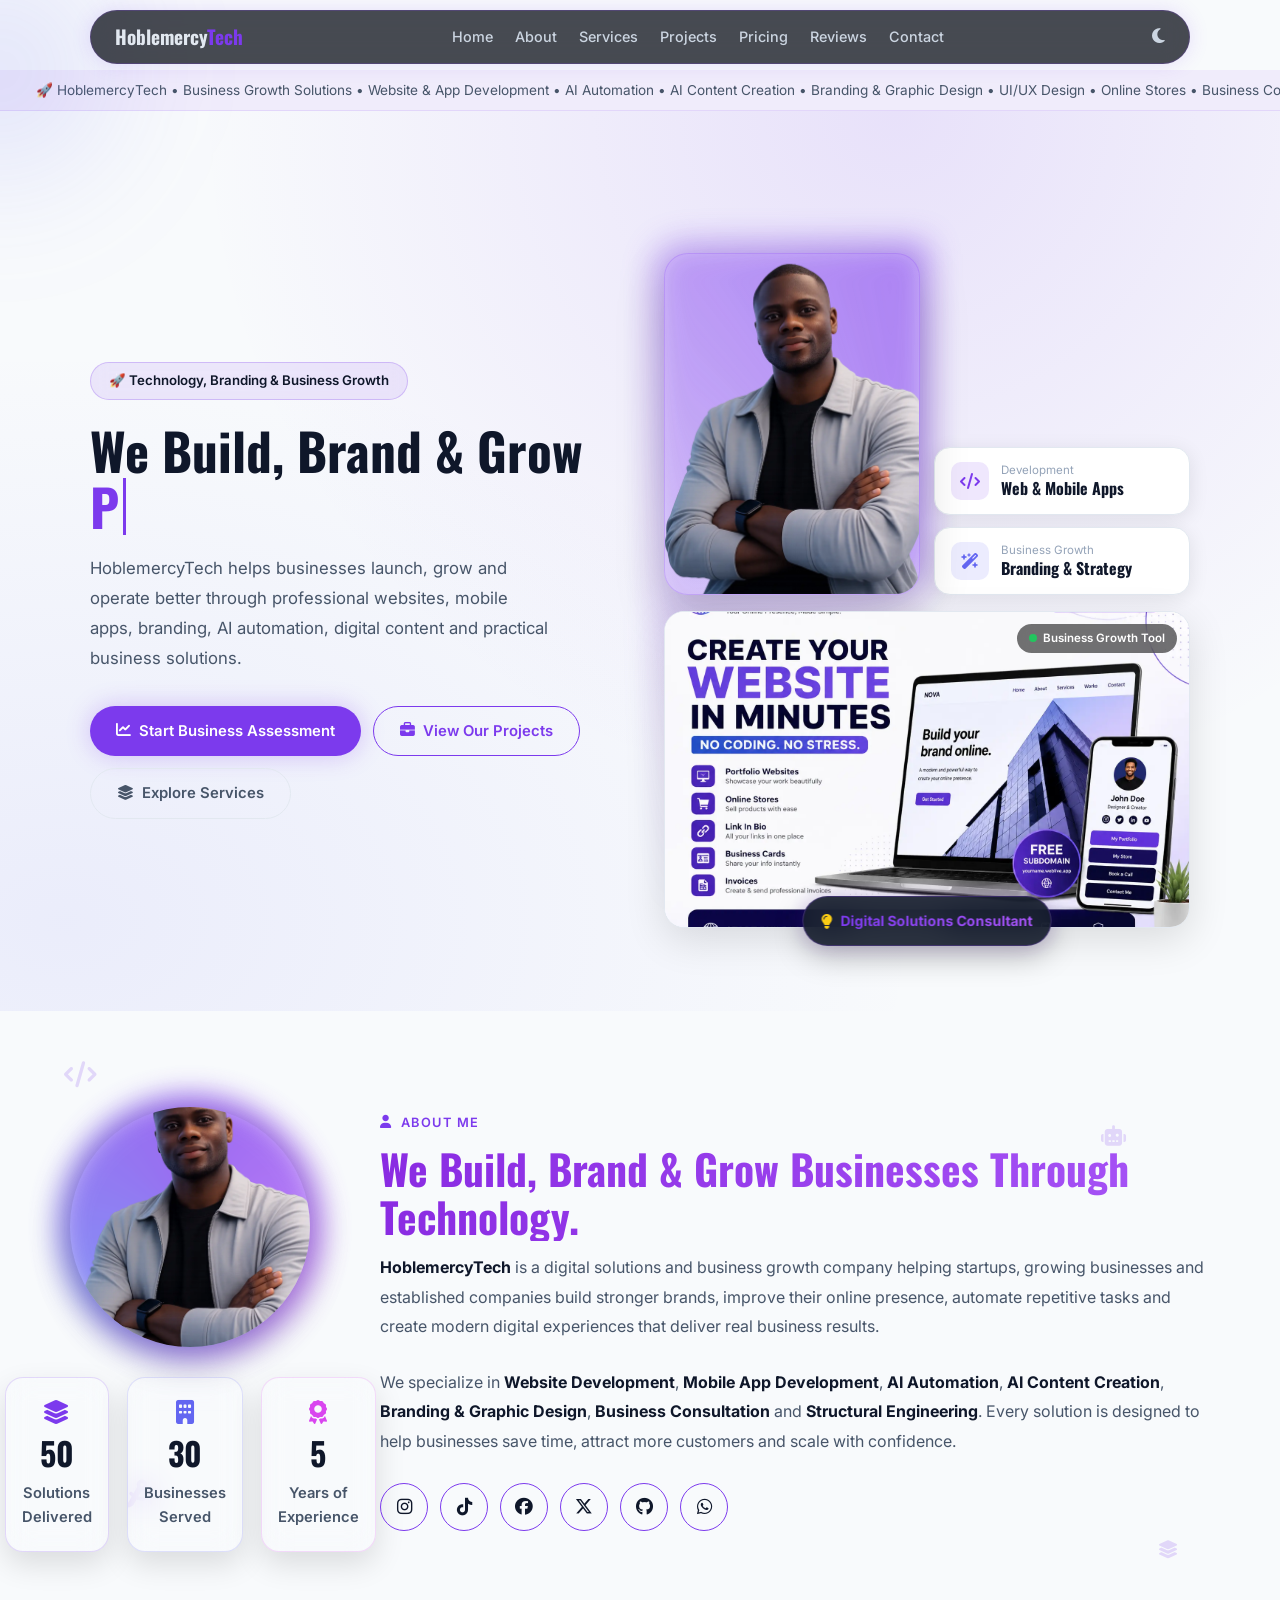
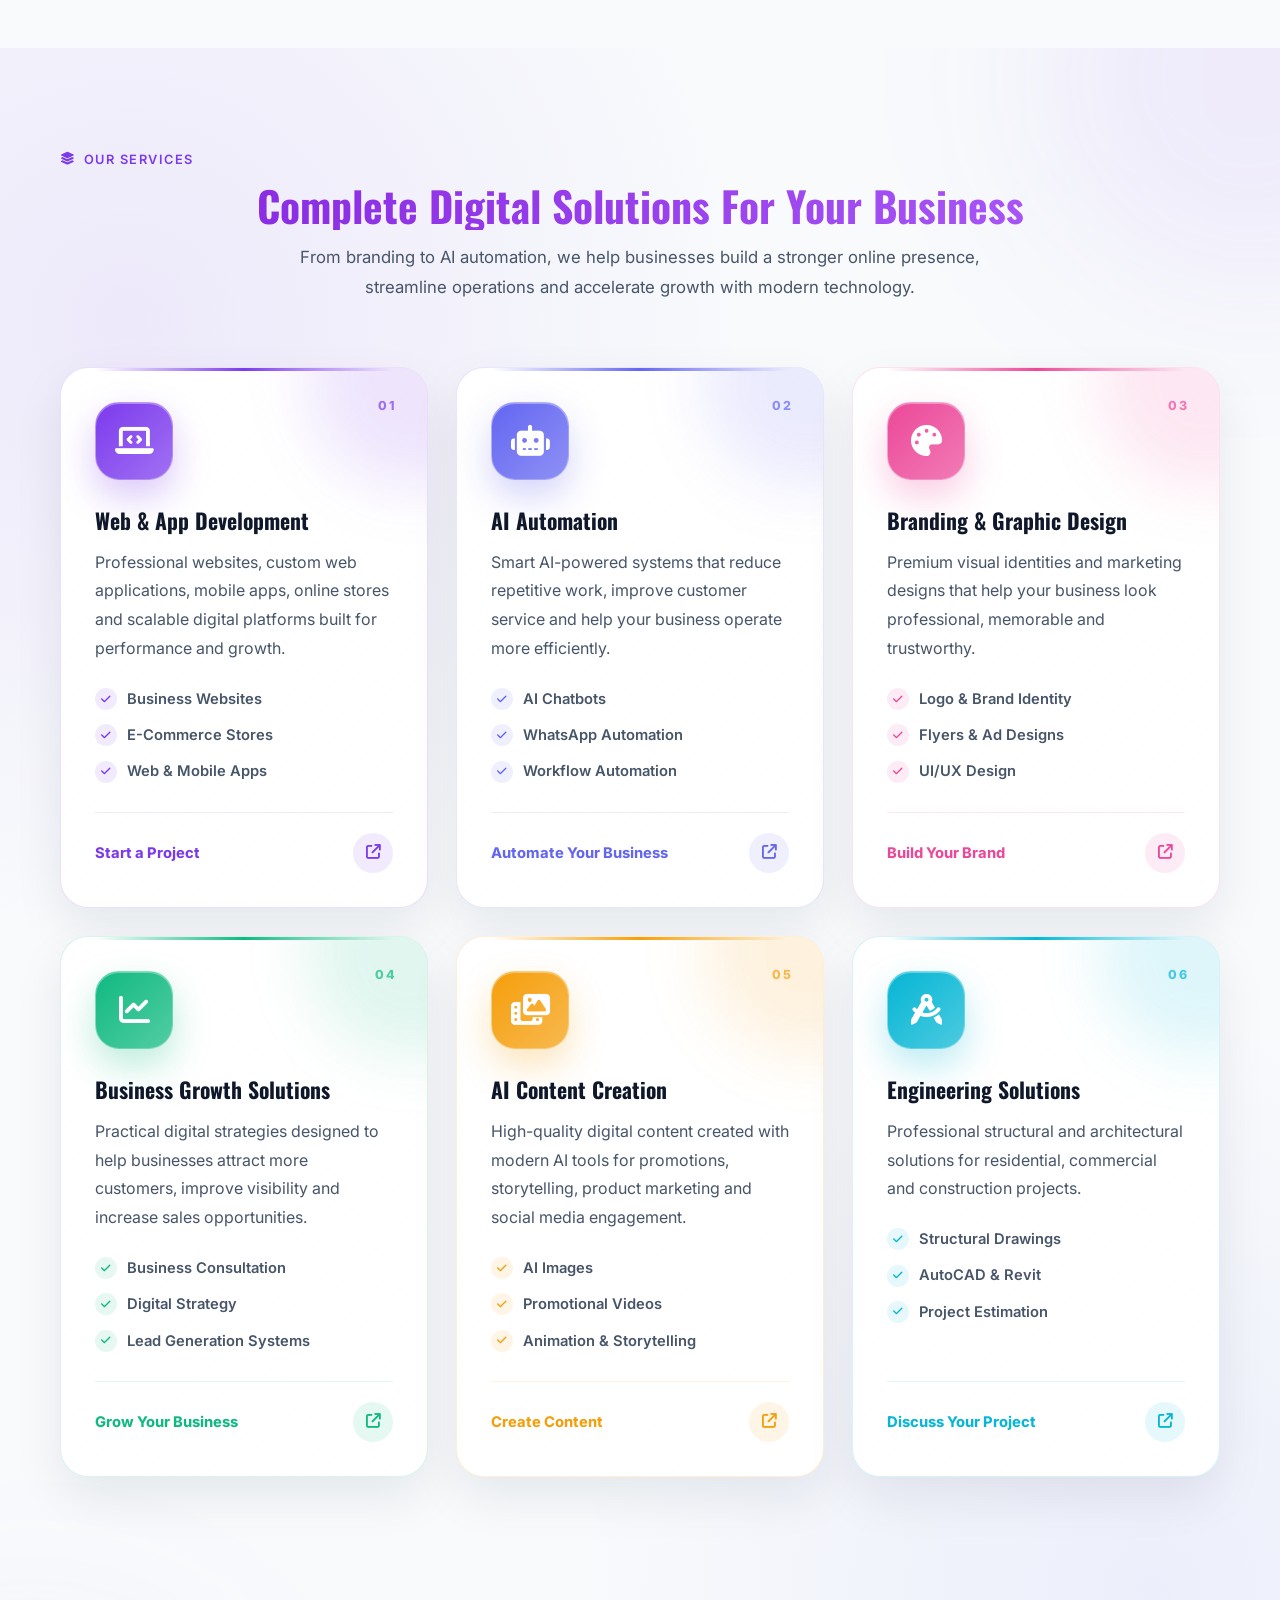
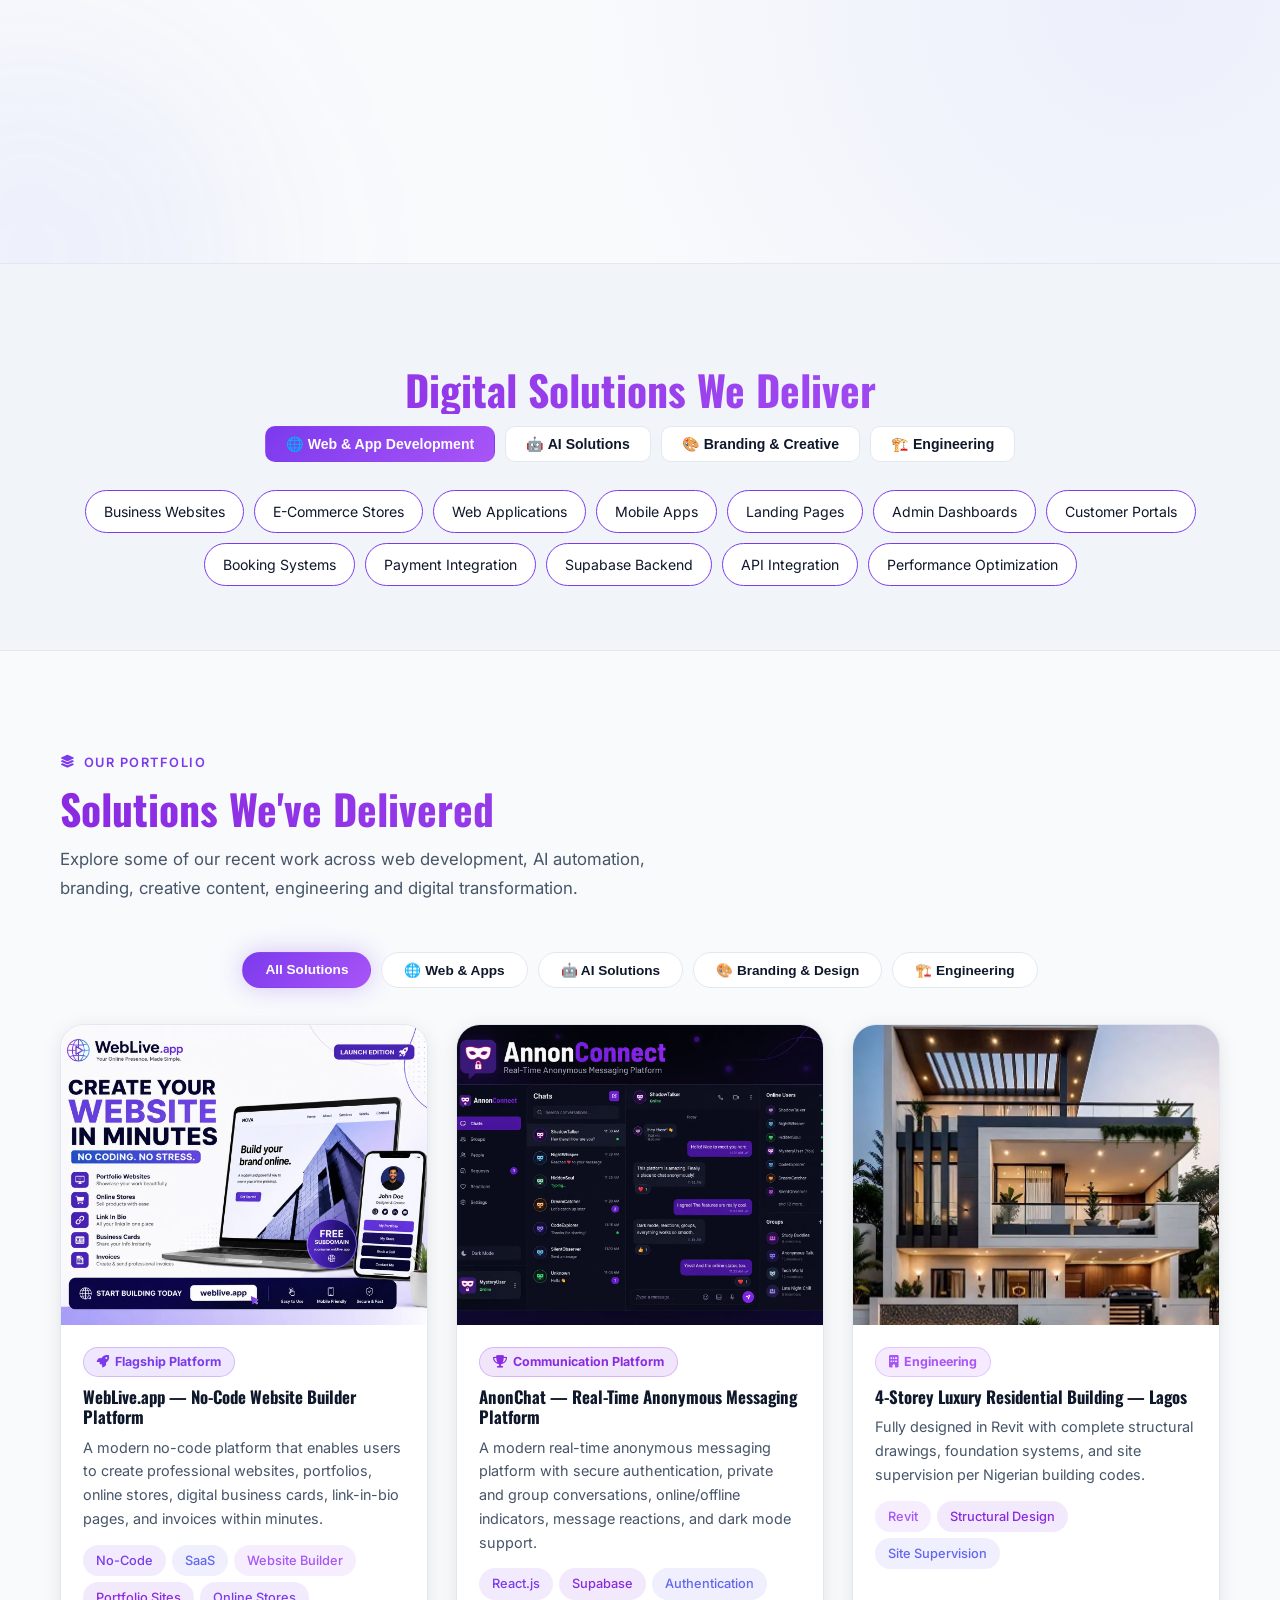
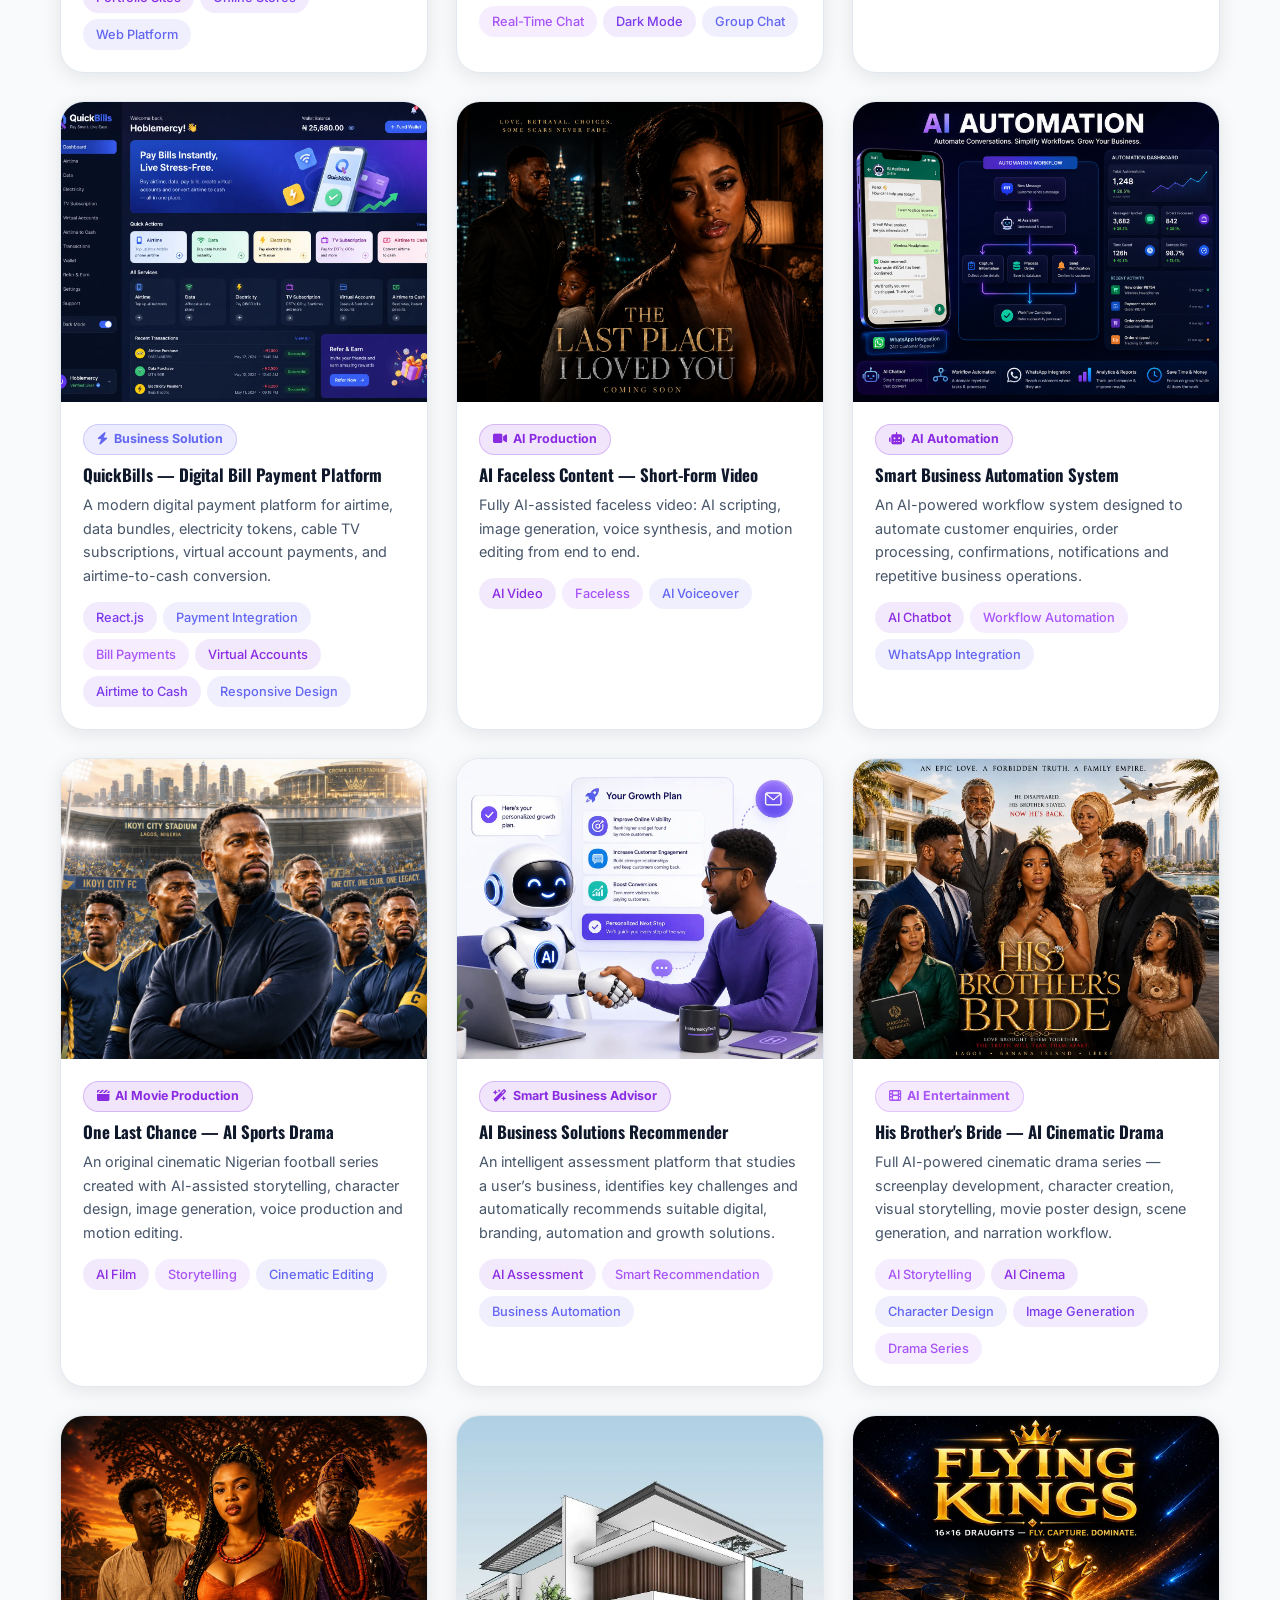
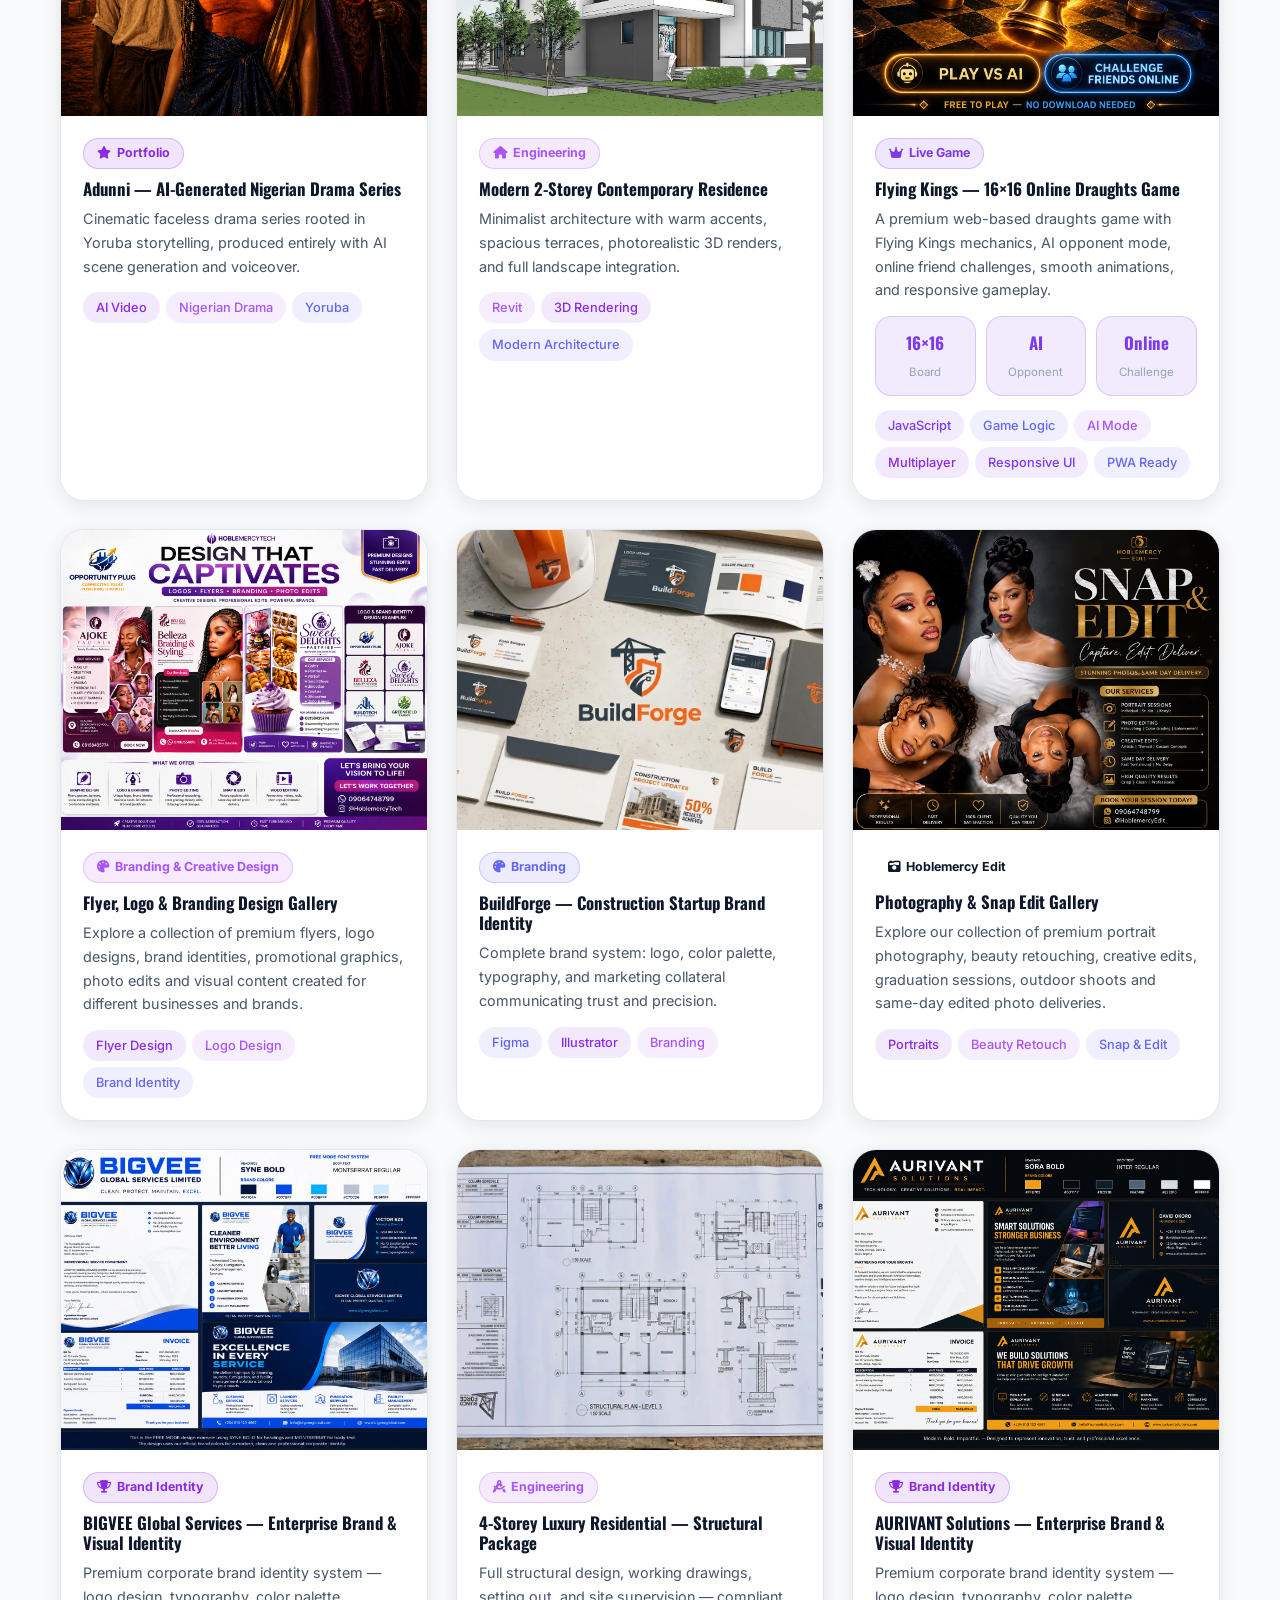
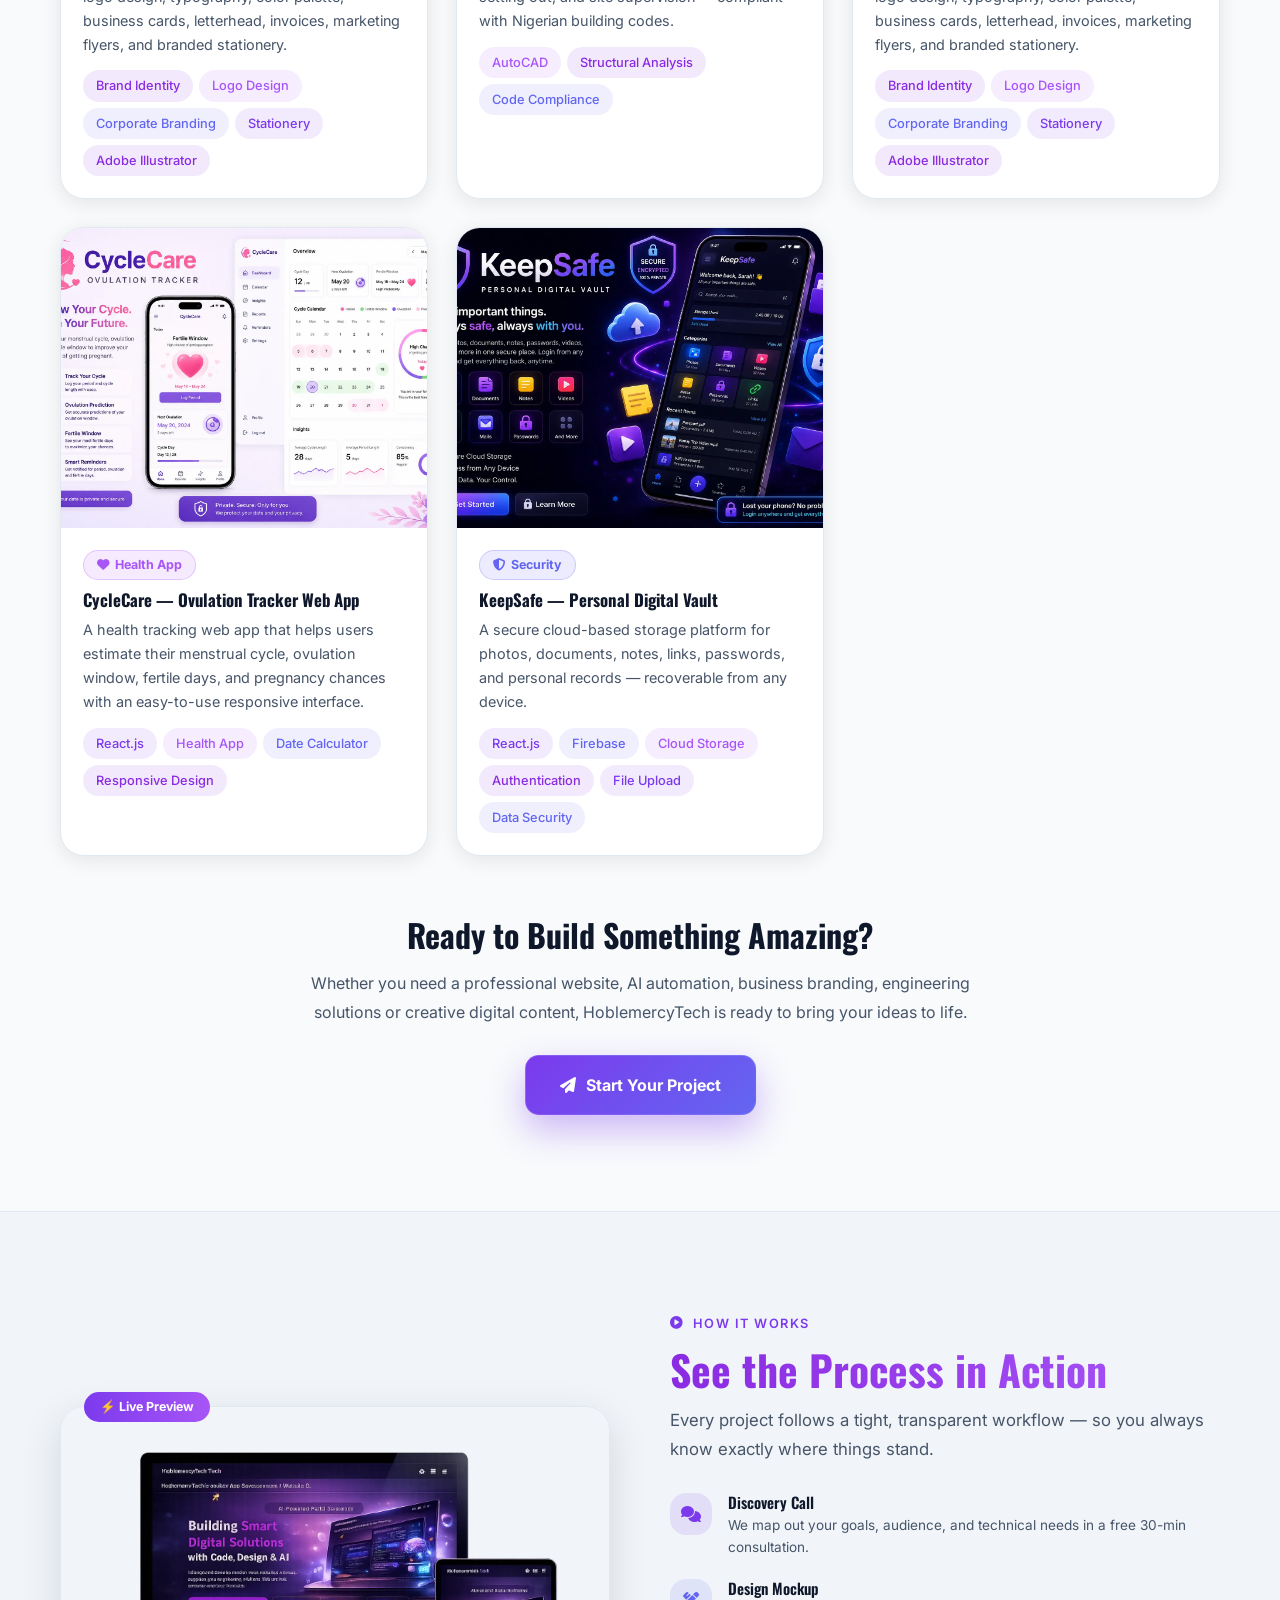
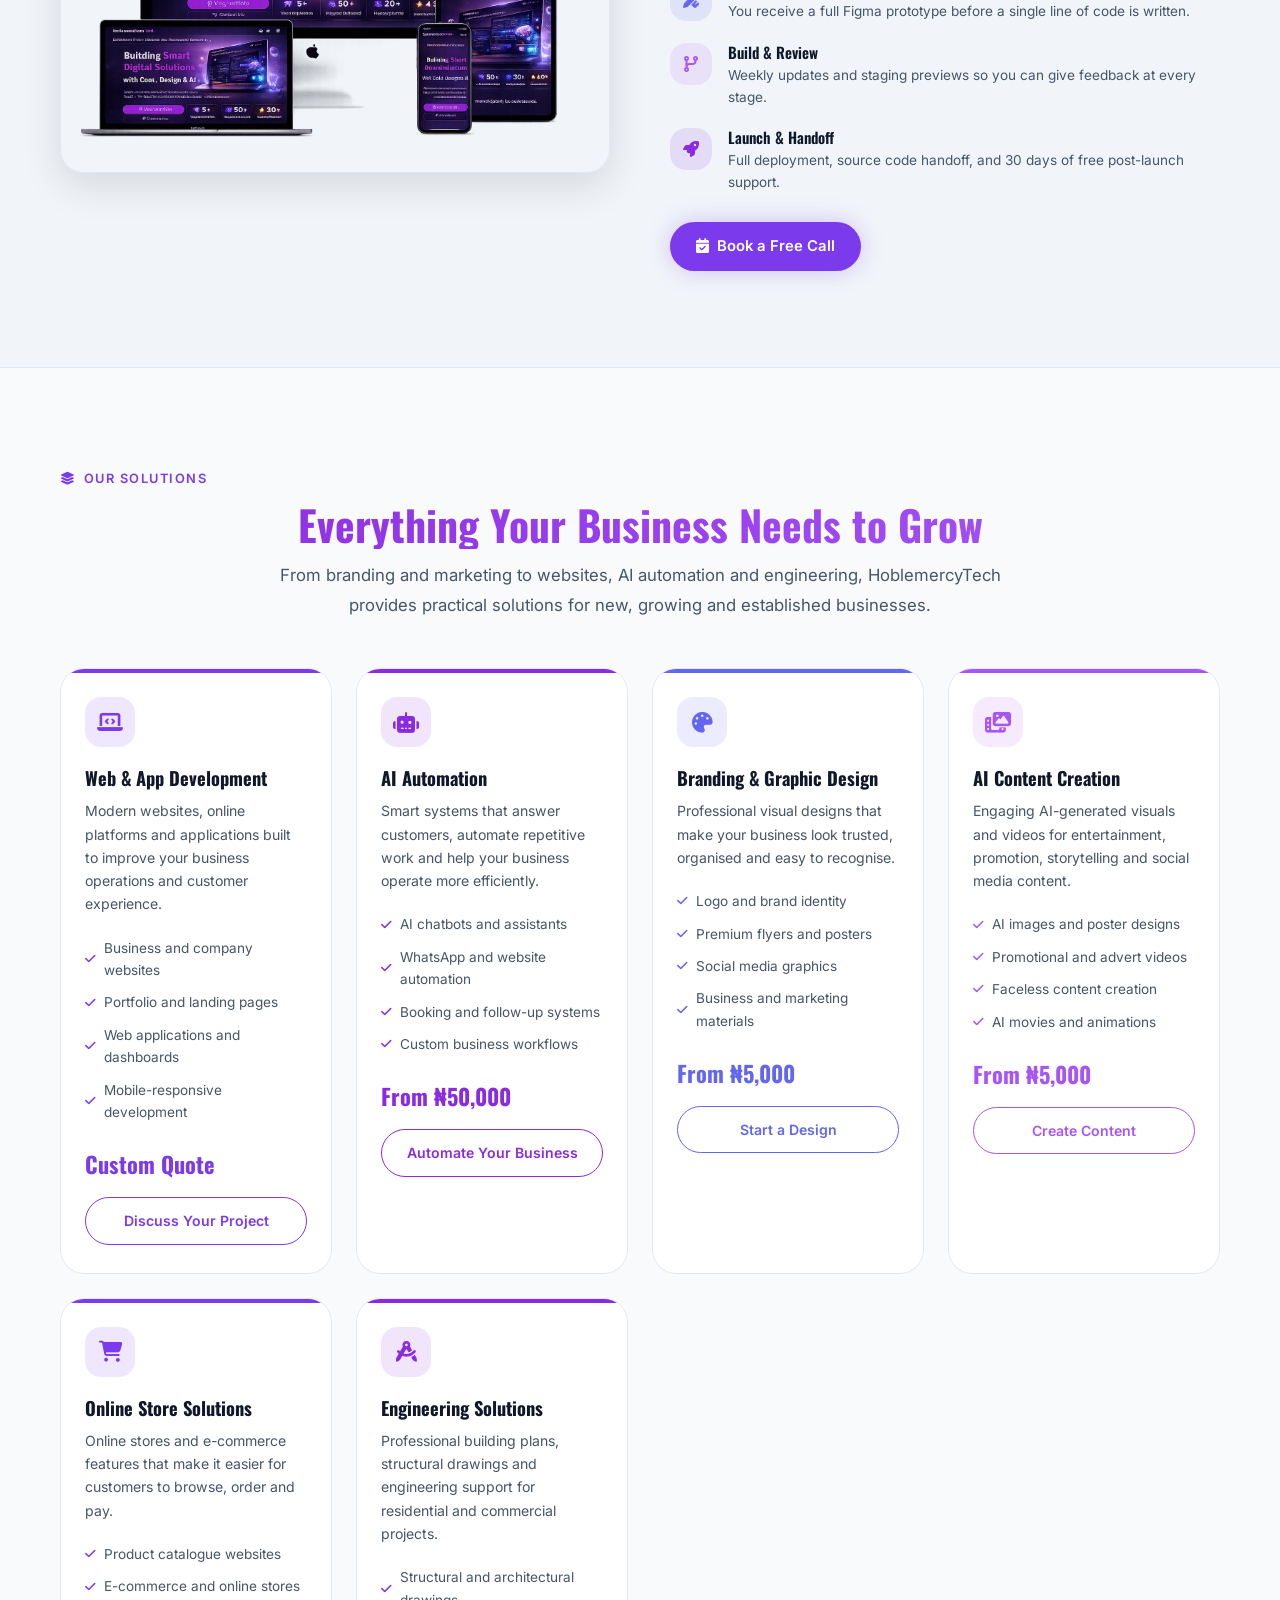
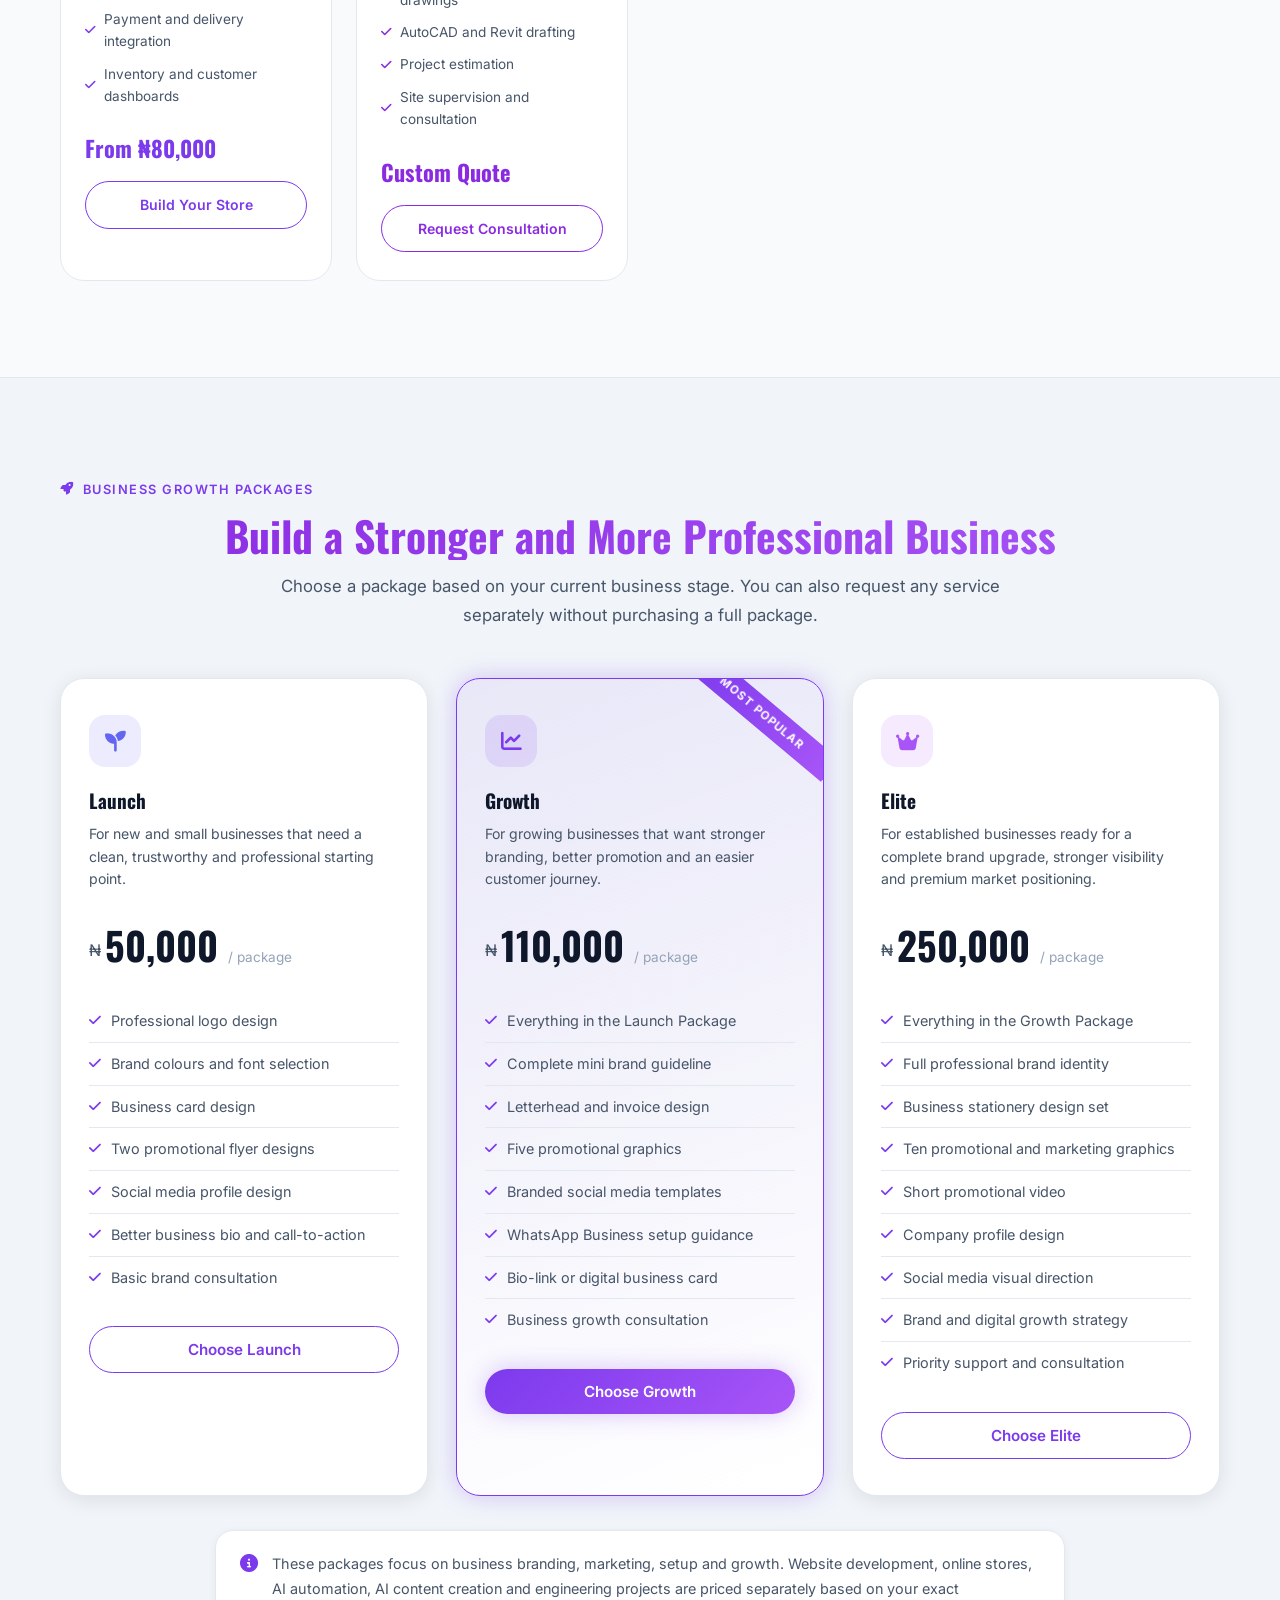
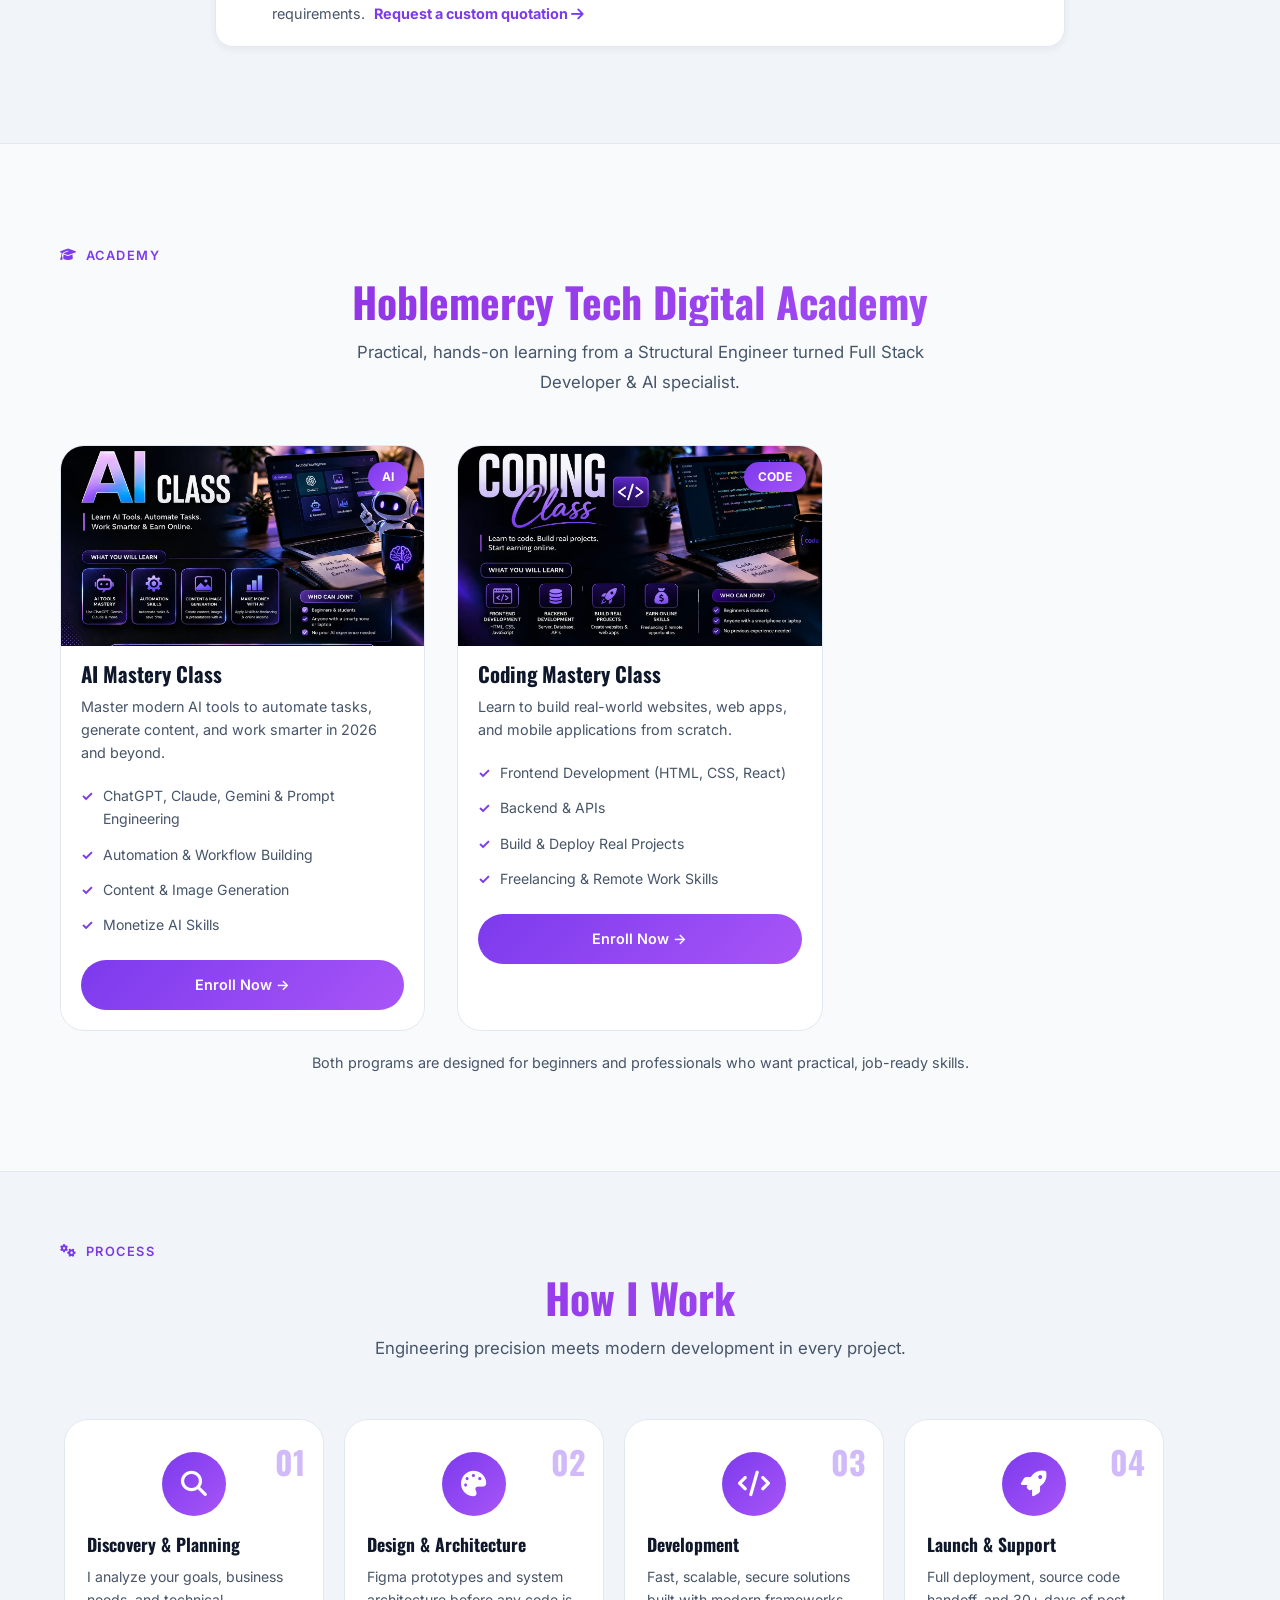
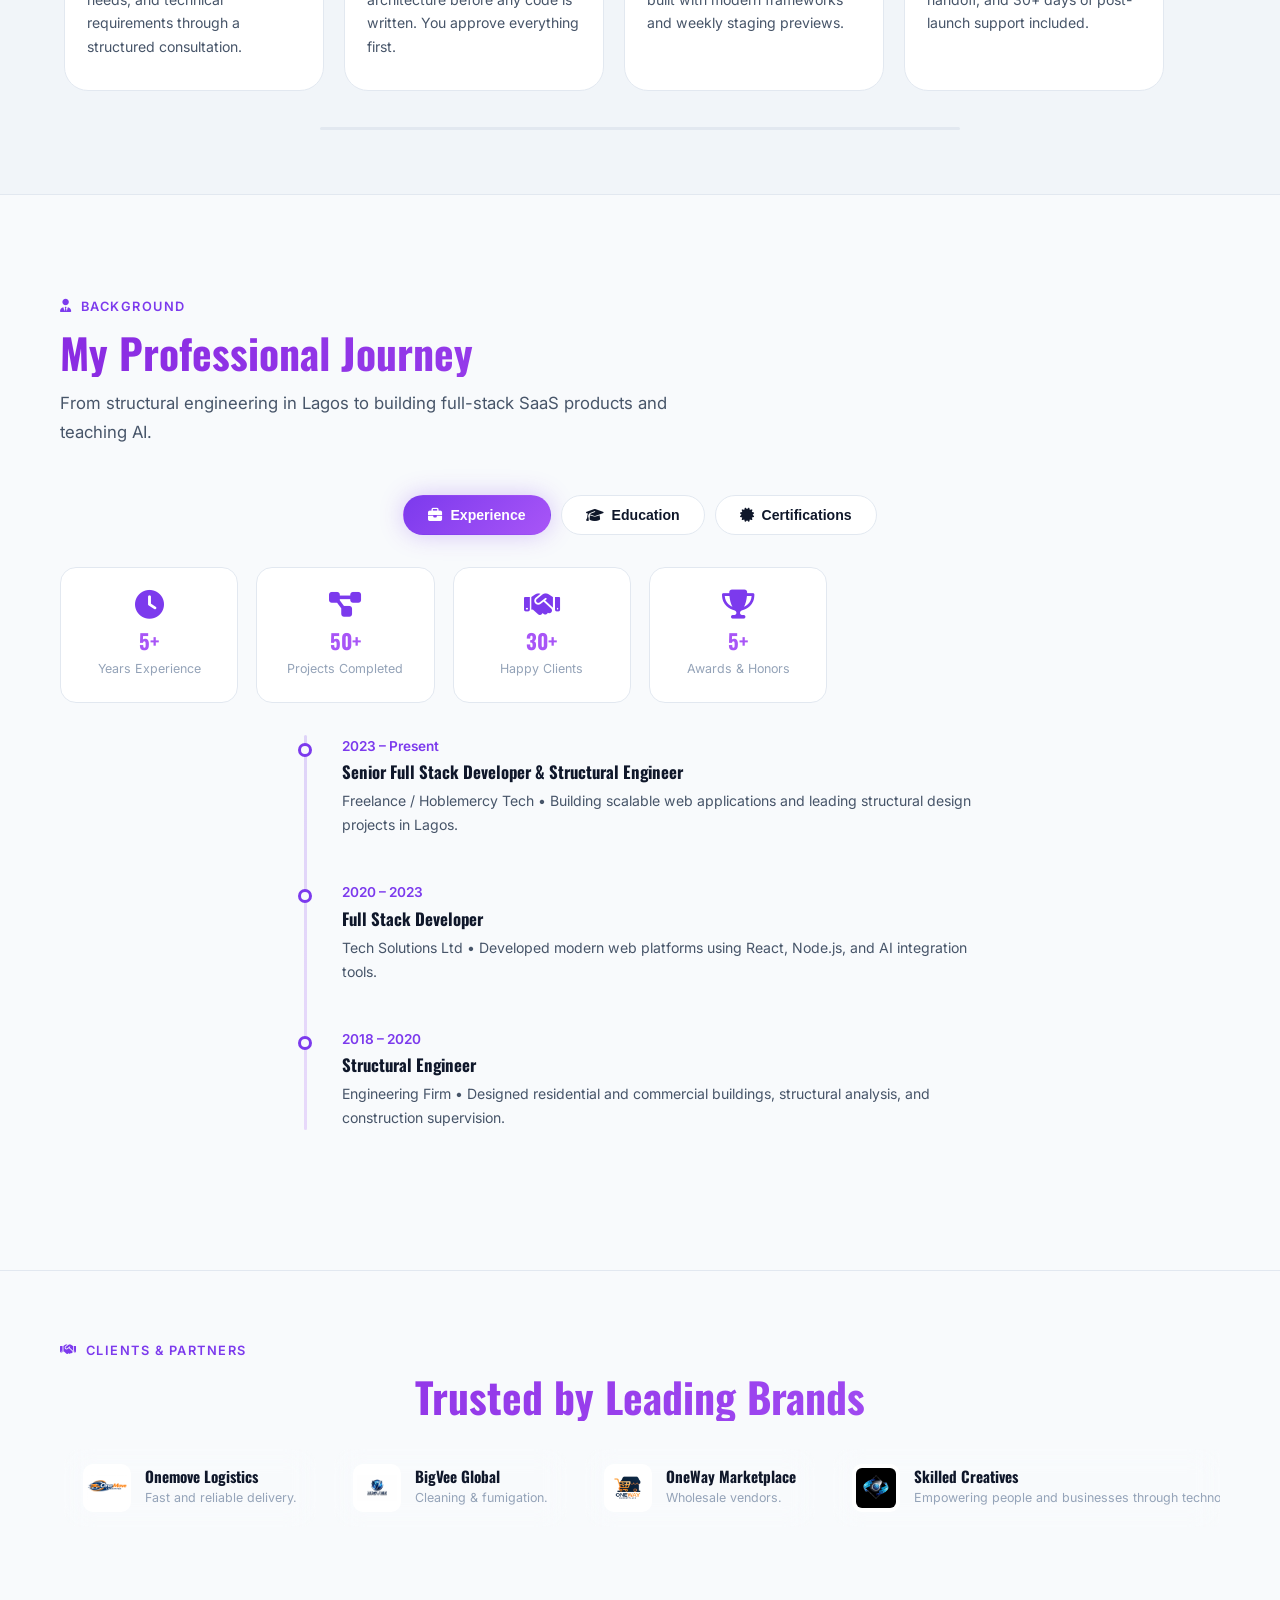
==== commit fb6696bb: "Add files via upload" ====
--- a/index.html
+++ b/index.html
@@ -6956,6 +6956,125 @@
 const SUPABASE_URL      = 'https://kwxgaoyjbkawerguljtx.supabase.co';
 const SUPABASE_ANON_KEY = 'eyJhbGciOiJIUzI1NiIsInR5cCI6IkpXVCJ9.eyJpc3MiOiJzdXBhYmFzZSIsInJlZiI6Imt3eGdhb3lqYmthd2VyZ3VsanR4Iiwicm9sZSI6ImFub24iLCJpYXQiOjE3ODE4MDI1MTAsImV4cCI6MjA5NzM3ODUxMH0.v39YkkhMsfwBJwPWbSdDjqHRozV9h6FdEhtM5KxakVI';
 
+/* ============================================================
+   PRIVATE WEBSITE VISITOR TRACKING
+============================================================ */
+
+const trackWebsiteVisitor = async () => {
+  try {
+    const visitorStorageKey =
+      "hoblemercy_visitor_id";
+
+    let visitorId =
+      localStorage.getItem(
+        visitorStorageKey
+      );
+
+    /*
+      Create a privacy-friendly random browser ID.
+      No name, email, phone or IP address is stored here.
+    */
+
+    if (!visitorId) {
+      visitorId =
+        typeof crypto?.randomUUID ===
+        "function"
+          ? crypto.randomUUID()
+          : `visitor-${Date.now()}-${Math.random()
+              .toString(36)
+              .slice(2, 15)}`;
+
+      localStorage.setItem(
+        visitorStorageKey,
+        visitorId
+      );
+    }
+
+    const pagePath =
+      window.location.pathname ||
+      "/";
+
+    const referrer =
+      document.referrer || null;
+
+    const response = await fetch(
+      `${SUPABASE_URL}/rest/v1/rpc/track_site_visit`,
+      {
+        method: "POST",
+
+        headers: {
+          "Content-Type":
+            "application/json",
+
+          apikey:
+            SUPABASE_ANON_KEY,
+
+          Authorization:
+            `Bearer ${SUPABASE_ANON_KEY}`
+        },
+
+        body: JSON.stringify({
+          p_visitor_id:
+            visitorId,
+
+          p_page_path:
+            pagePath,
+
+          p_referrer:
+            referrer
+        }),
+
+        /*
+          Do not delay the page when the visitor
+          moves to another page.
+        */
+        keepalive: true
+      }
+    );
+
+    if (!response.ok) {
+      const errorText =
+        await response.text();
+
+      console.warn(
+        "Visitor tracking failed:",
+        errorText
+      );
+    }
+
+  } catch (error) {
+    /*
+      Analytics should never break the website.
+    */
+
+    console.warn(
+      "Visitor analytics error:",
+      error
+    );
+  }
+};
+
+
+/*
+  Track after the main content has loaded.
+*/
+
+if (
+  document.readyState === "loading"
+) {
+  document.addEventListener(
+    "DOMContentLoaded",
+    trackWebsiteVisitor,
+    {
+      once: true
+    }
+  );
+} else {
+  trackWebsiteVisitor();
+}
+
+
+
 document.addEventListener('DOMContentLoaded', () => {
   const loader = document.getElementById('premium-loader');
 
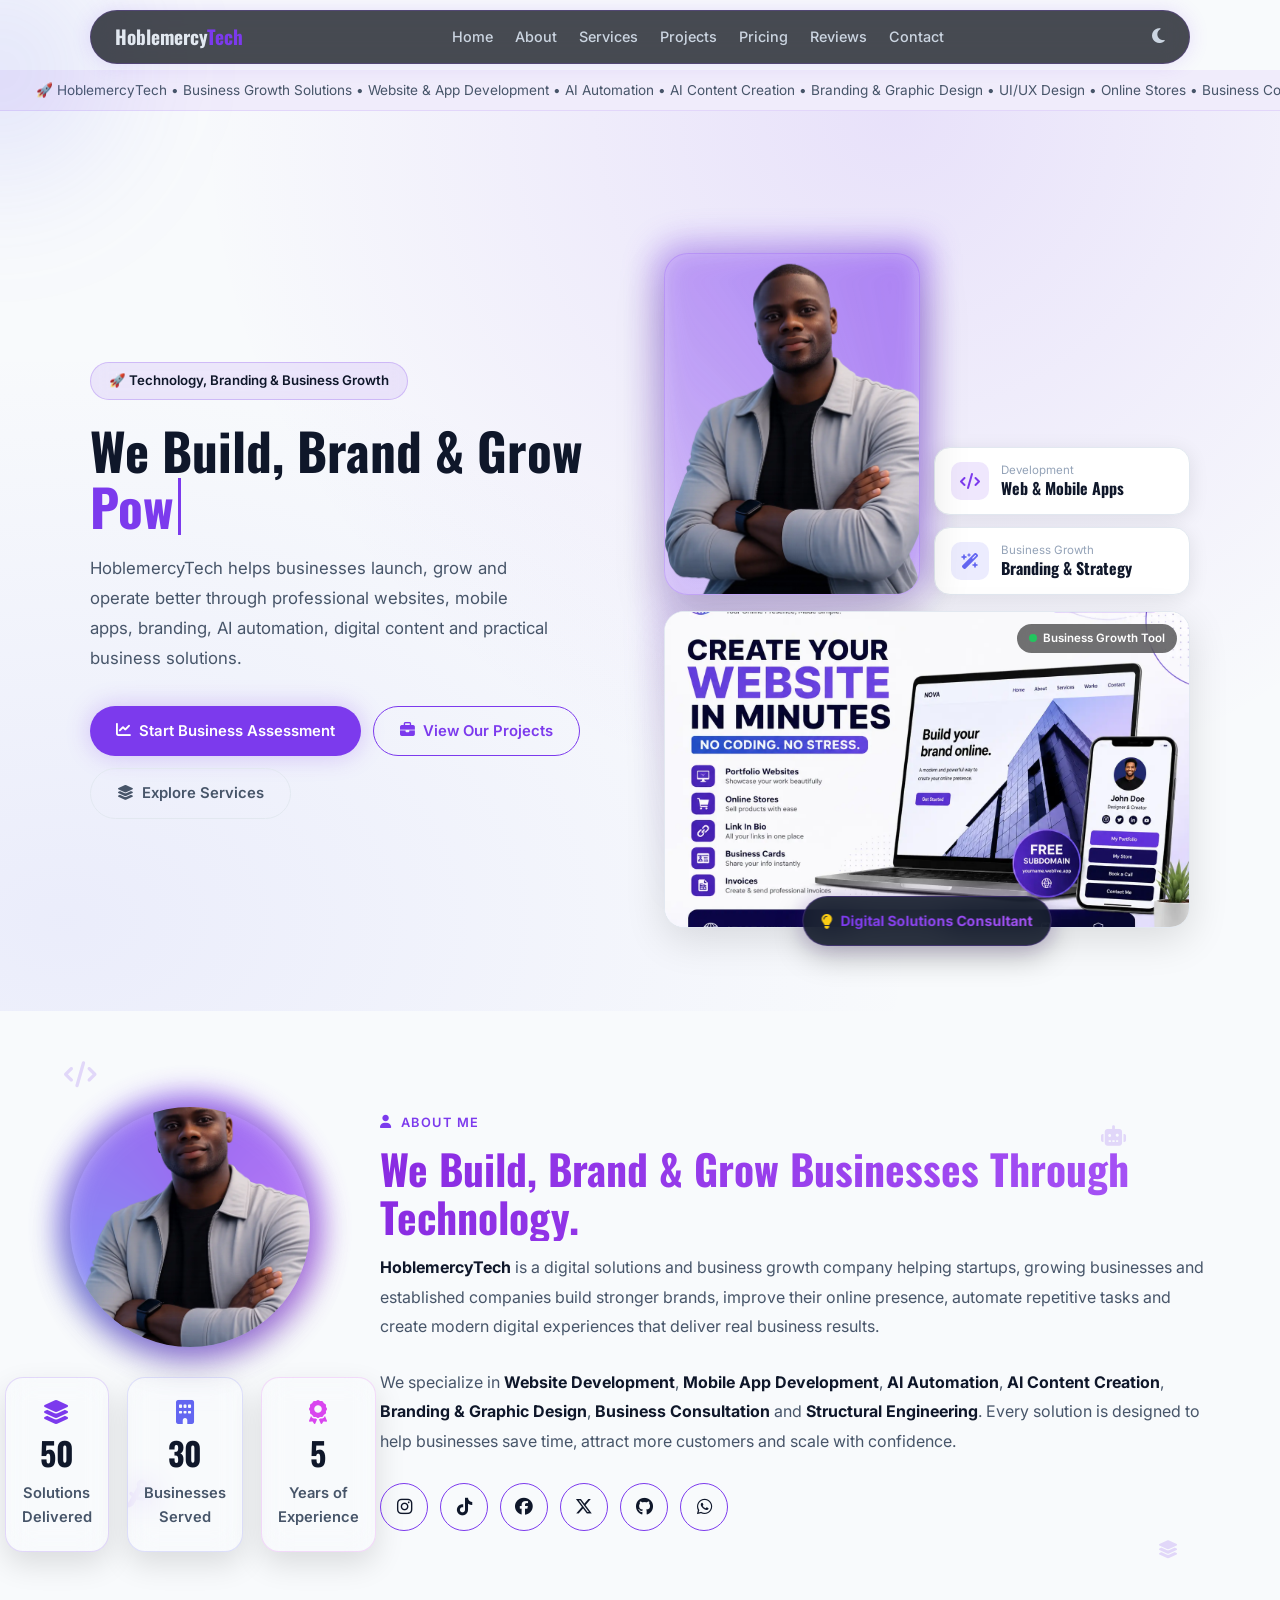
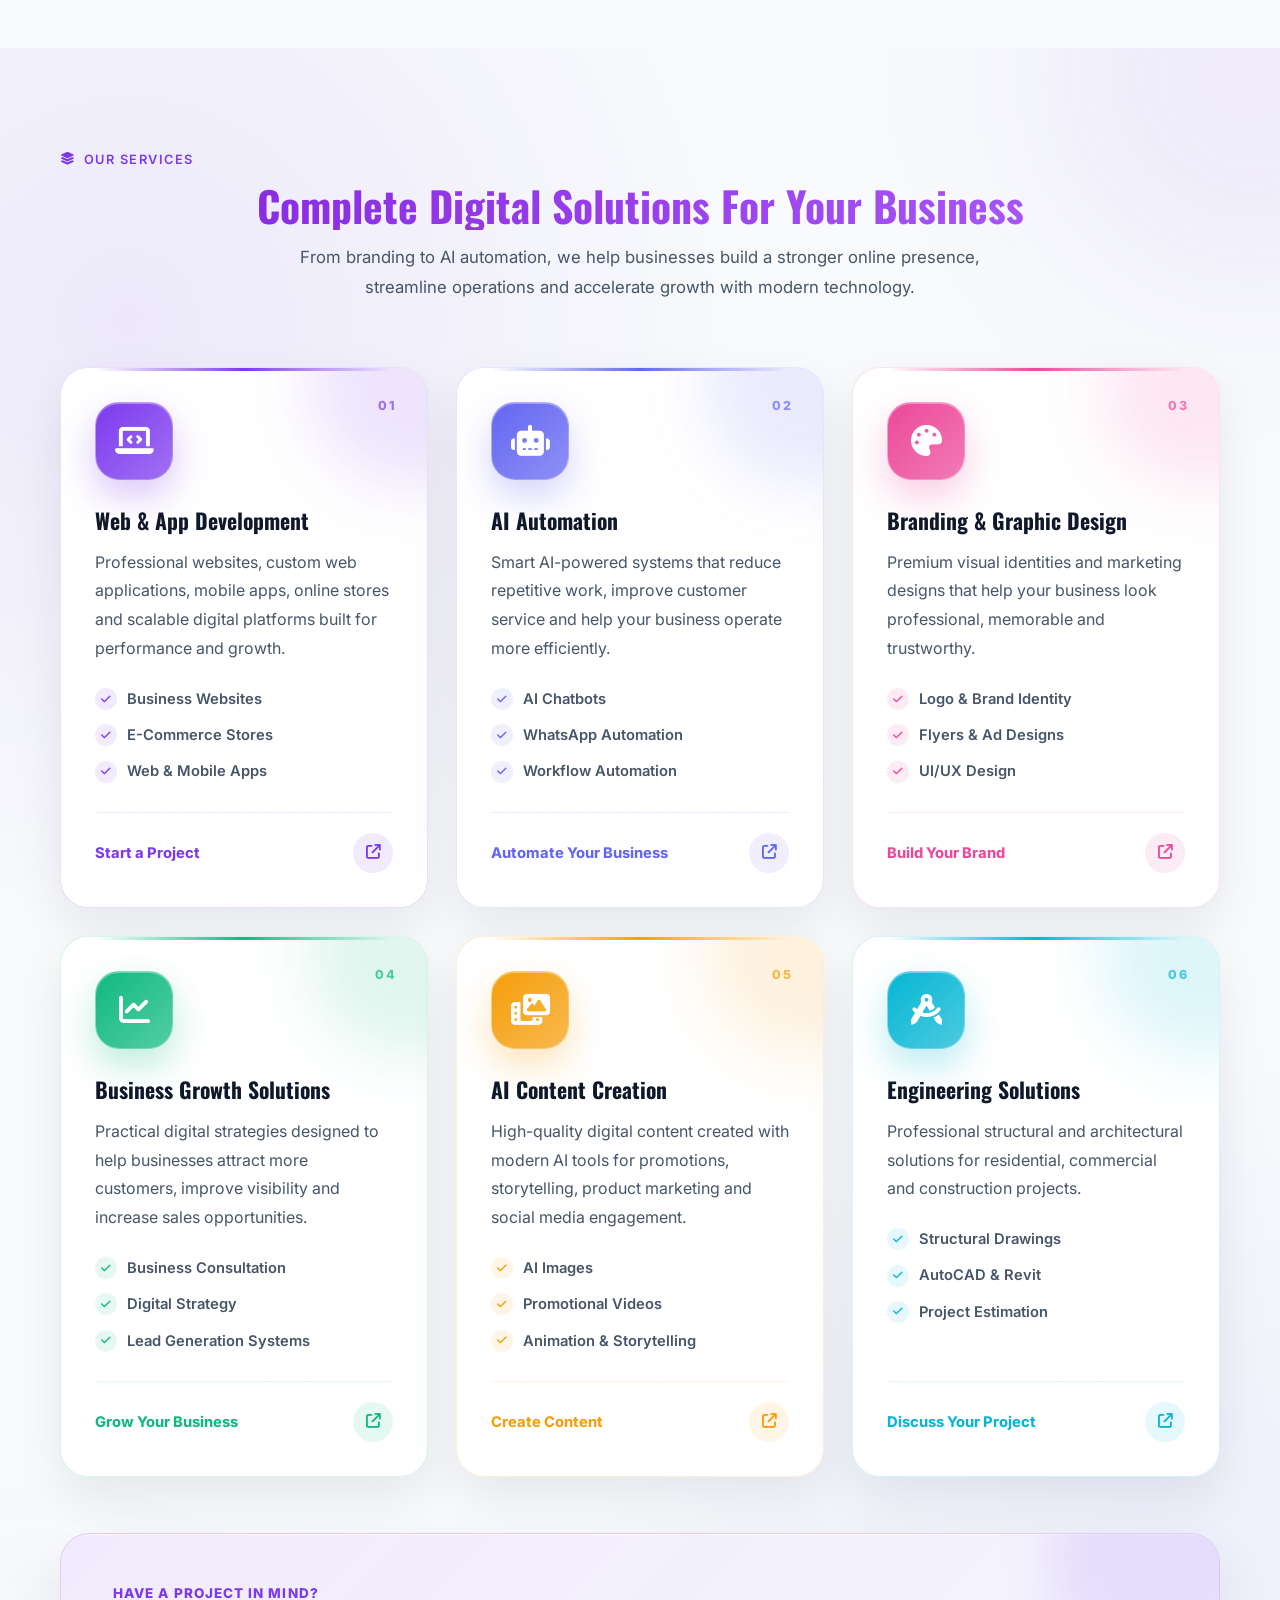
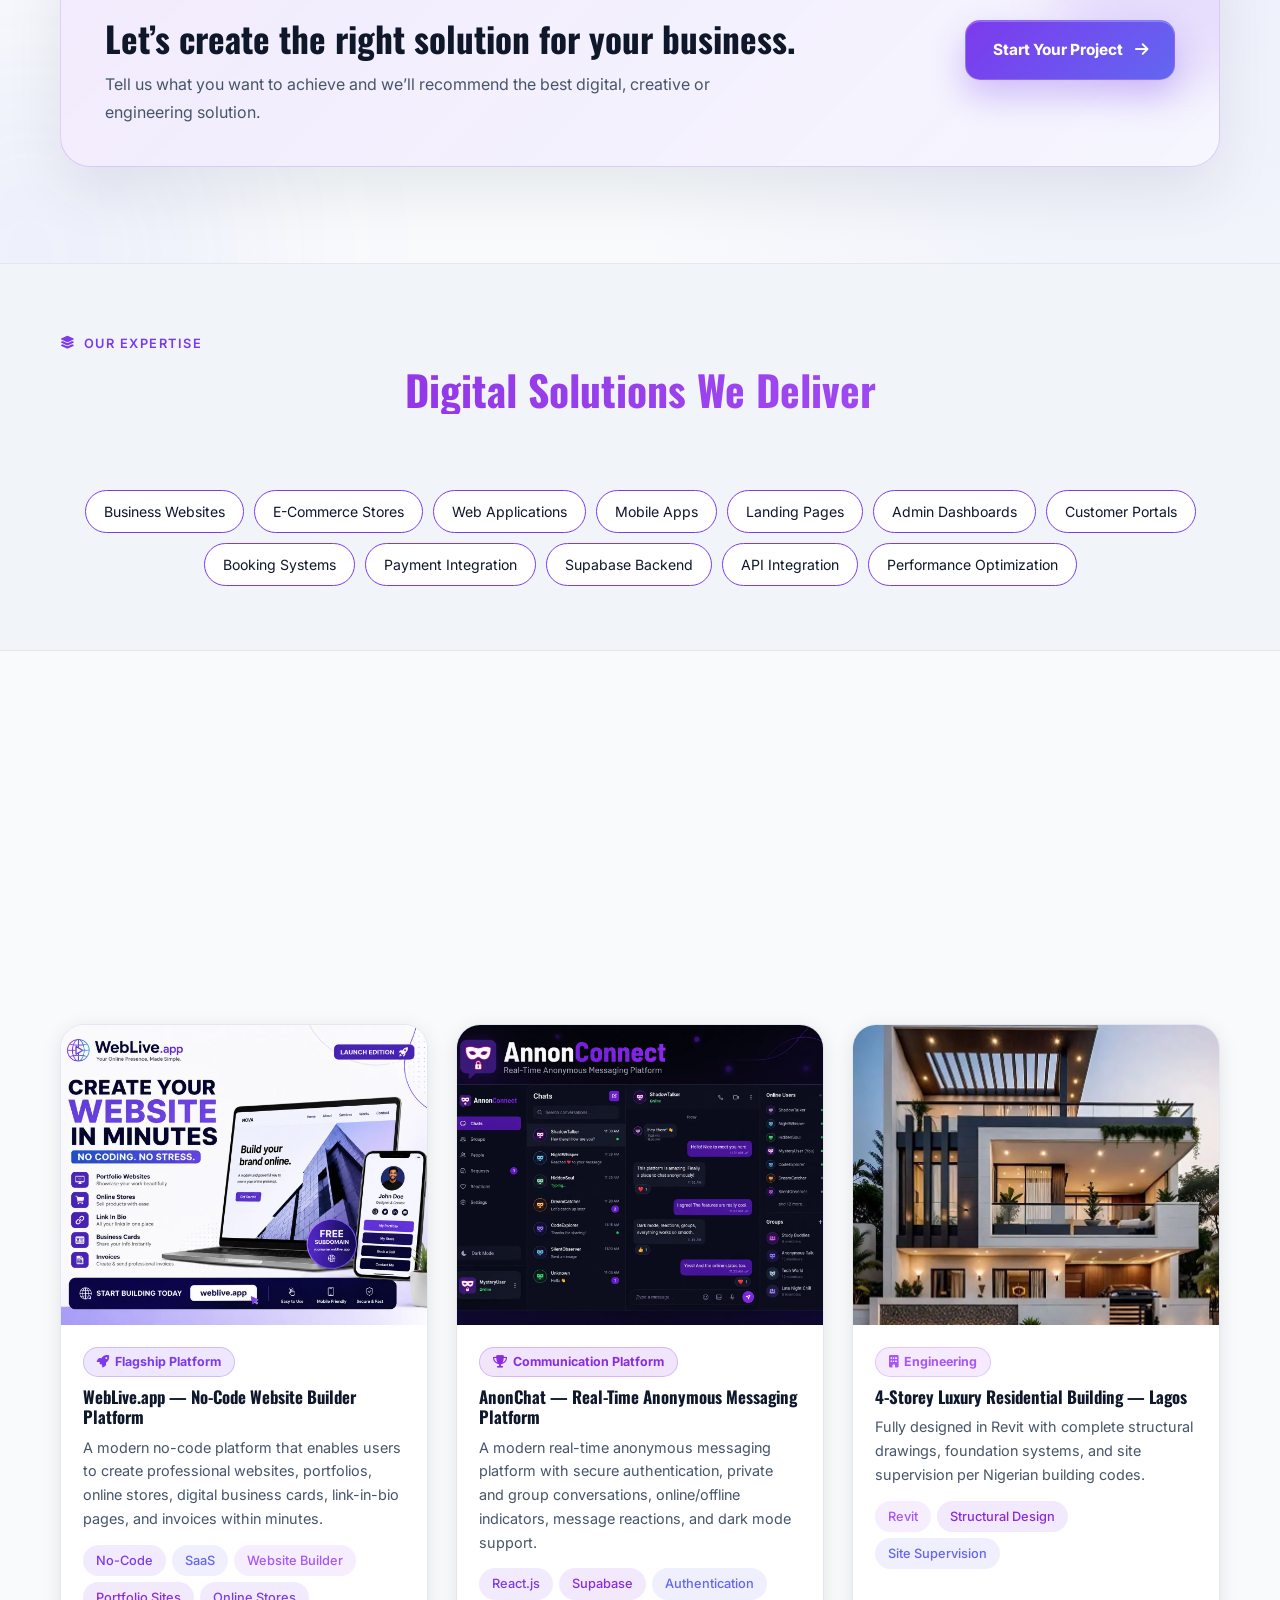
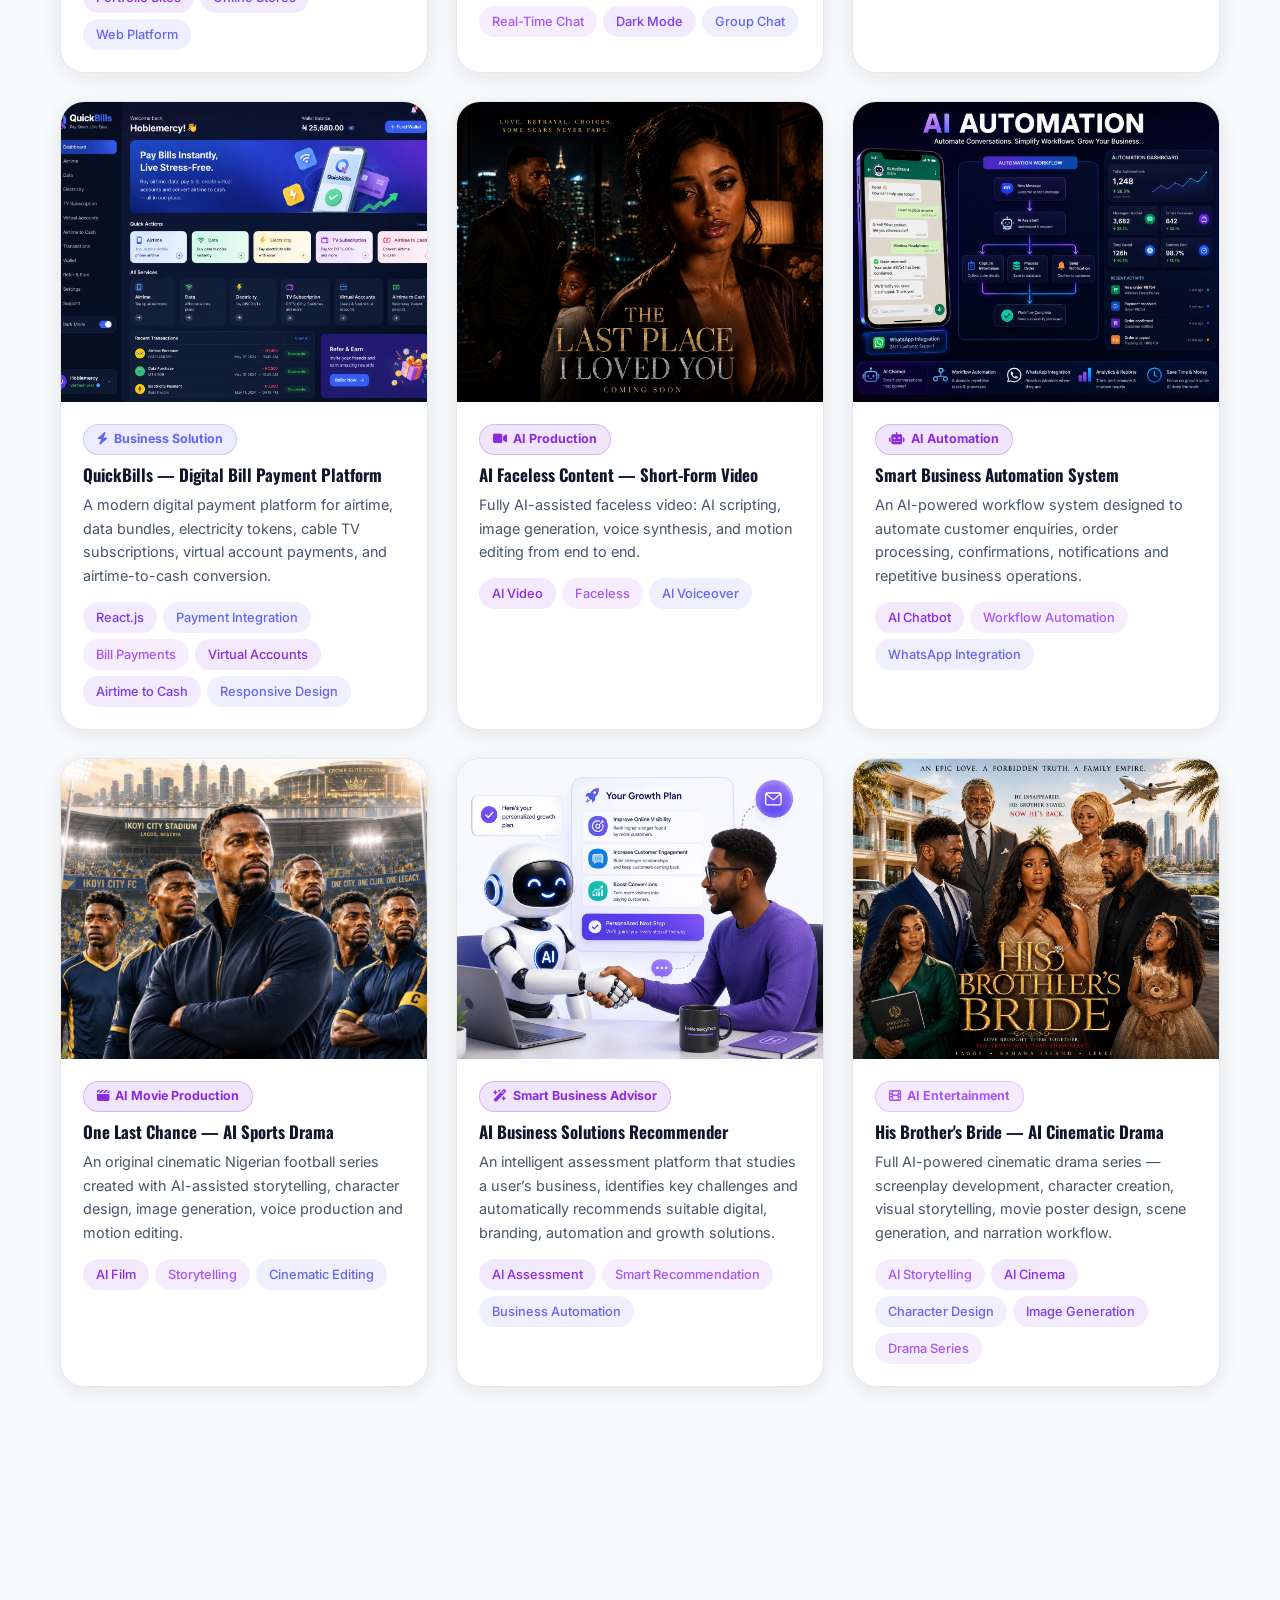
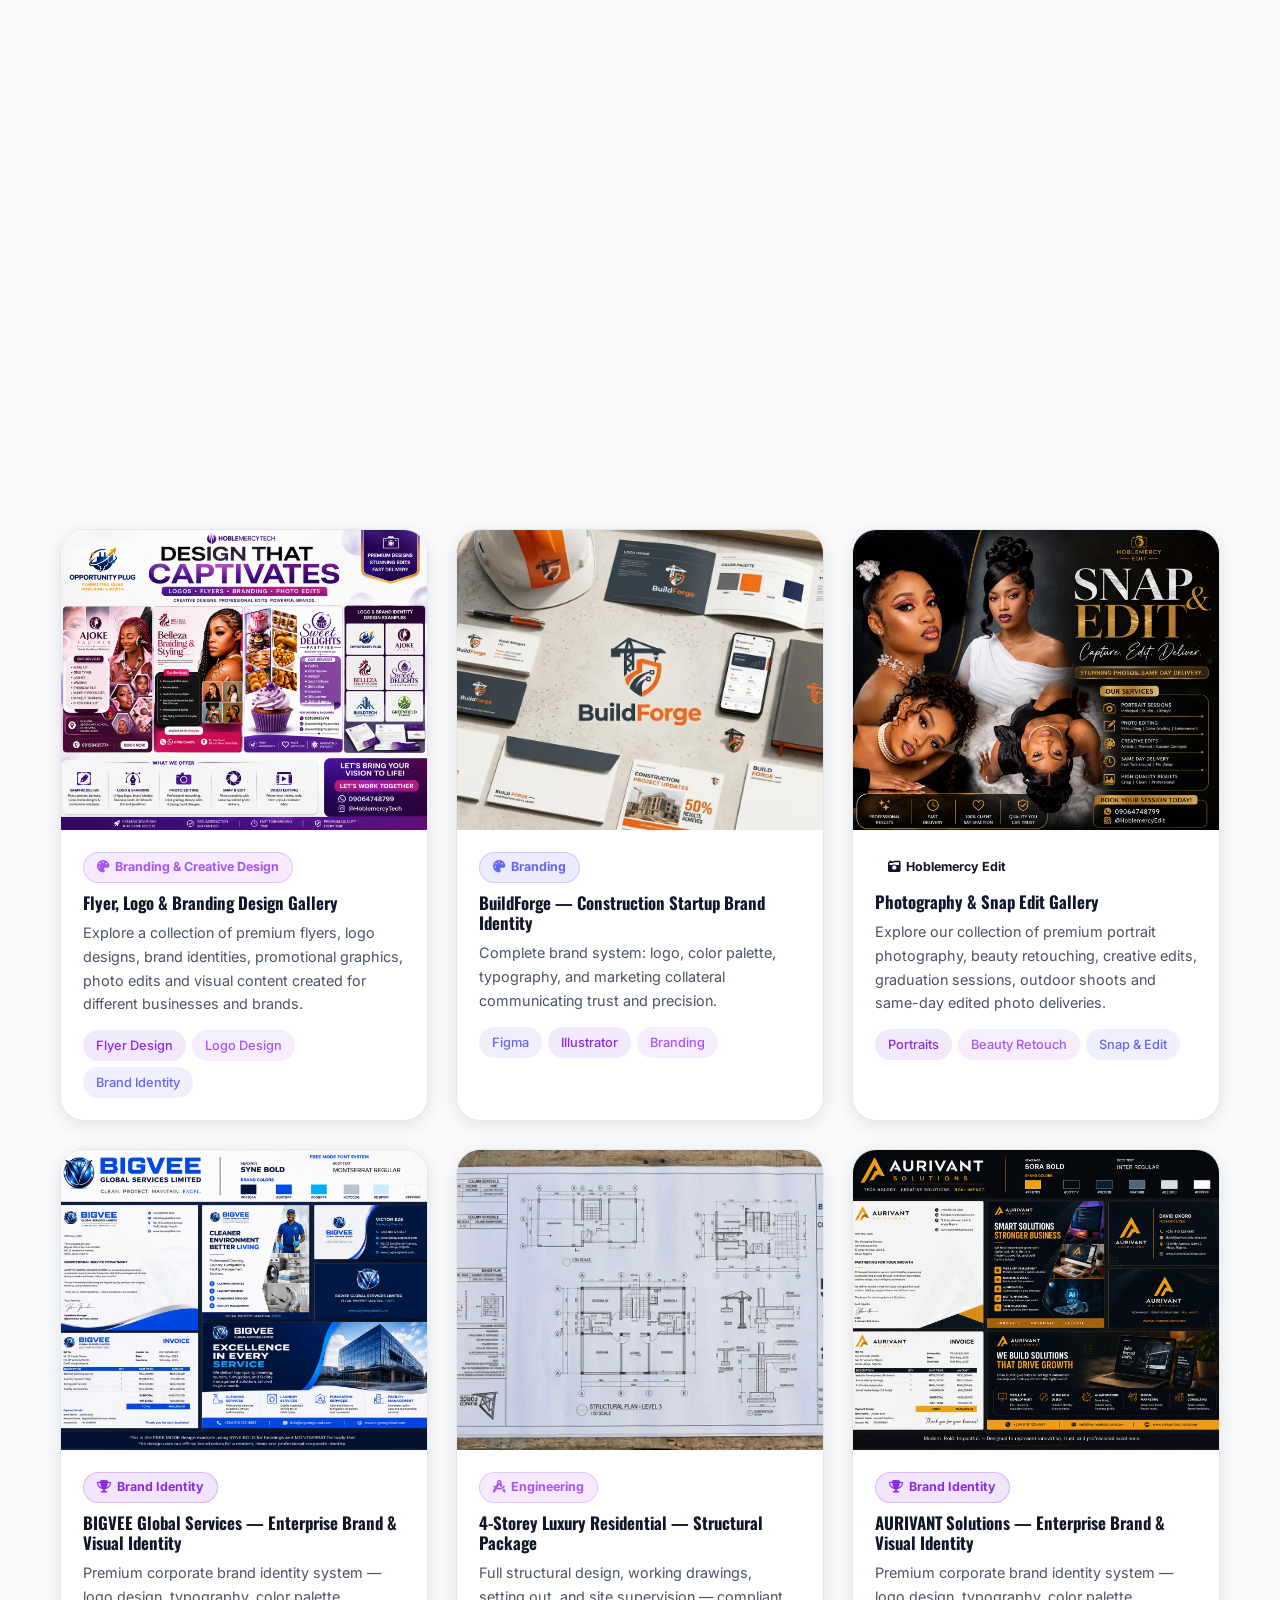
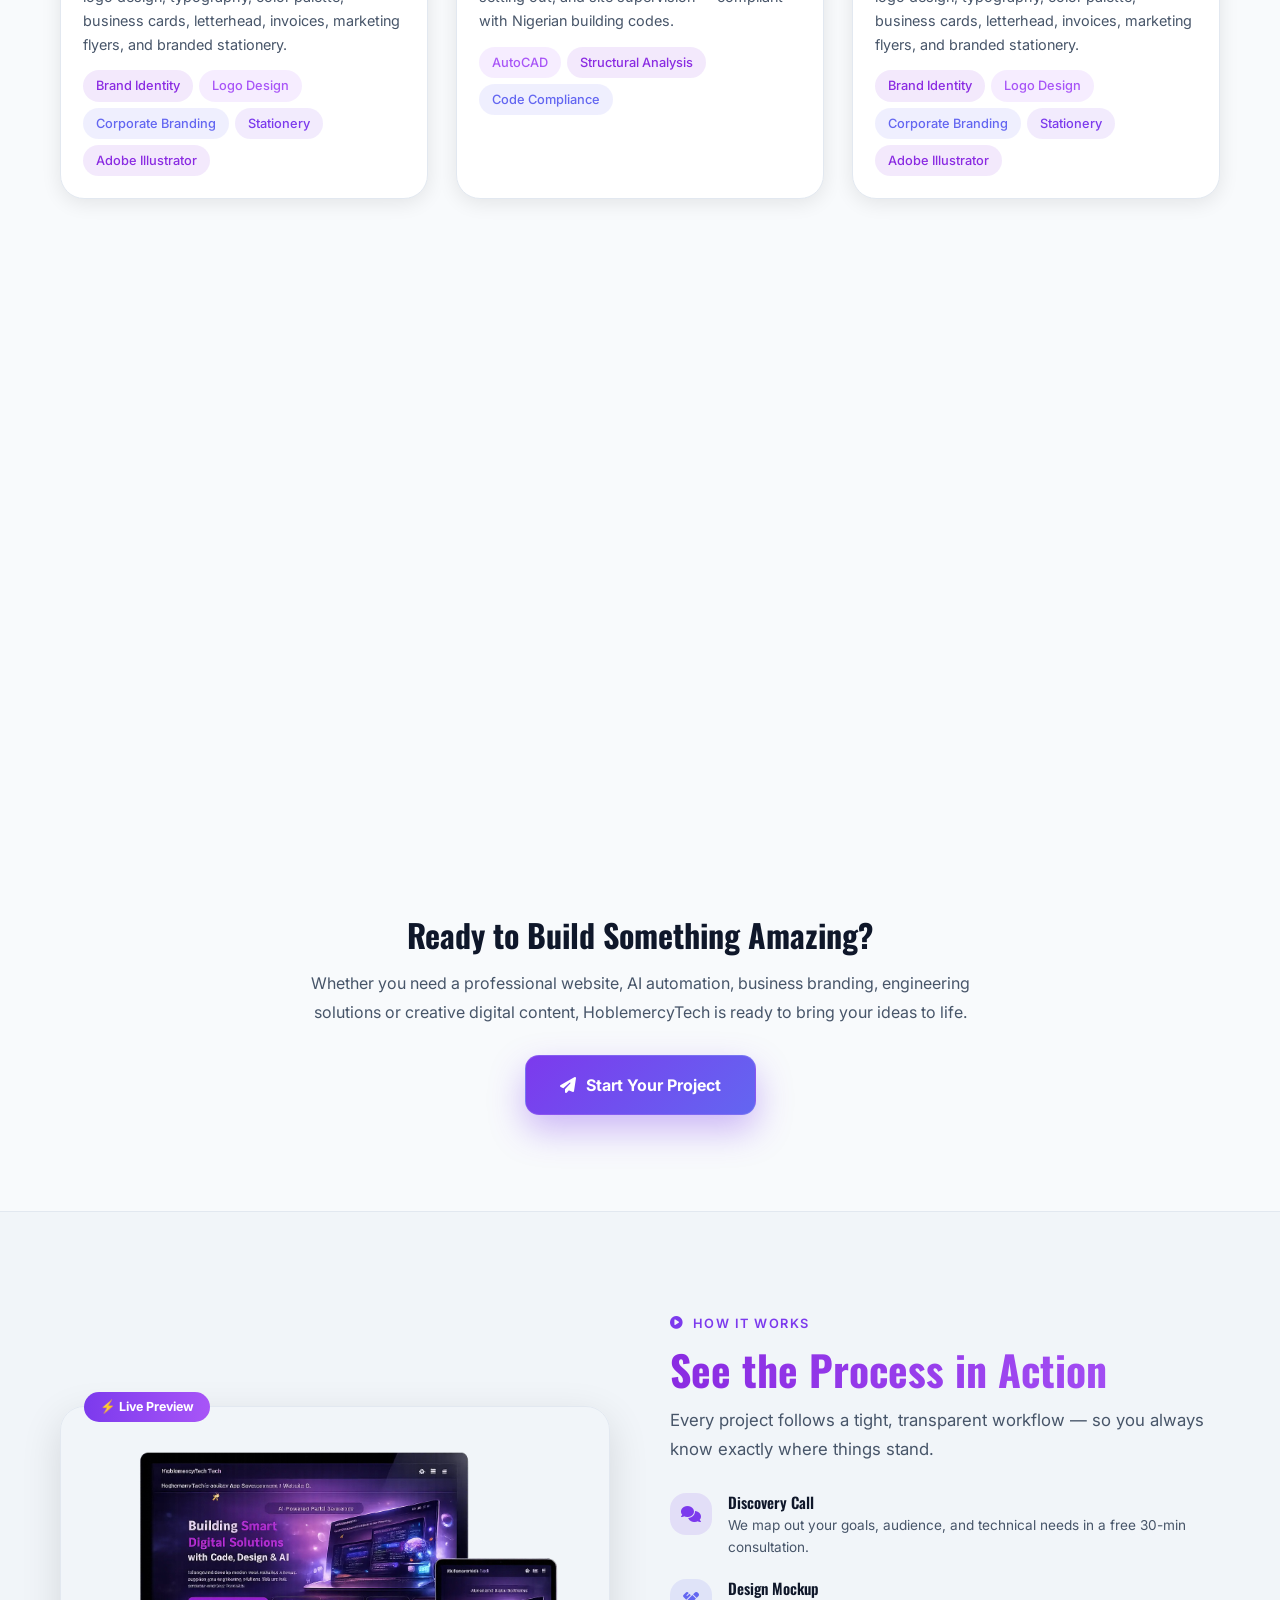
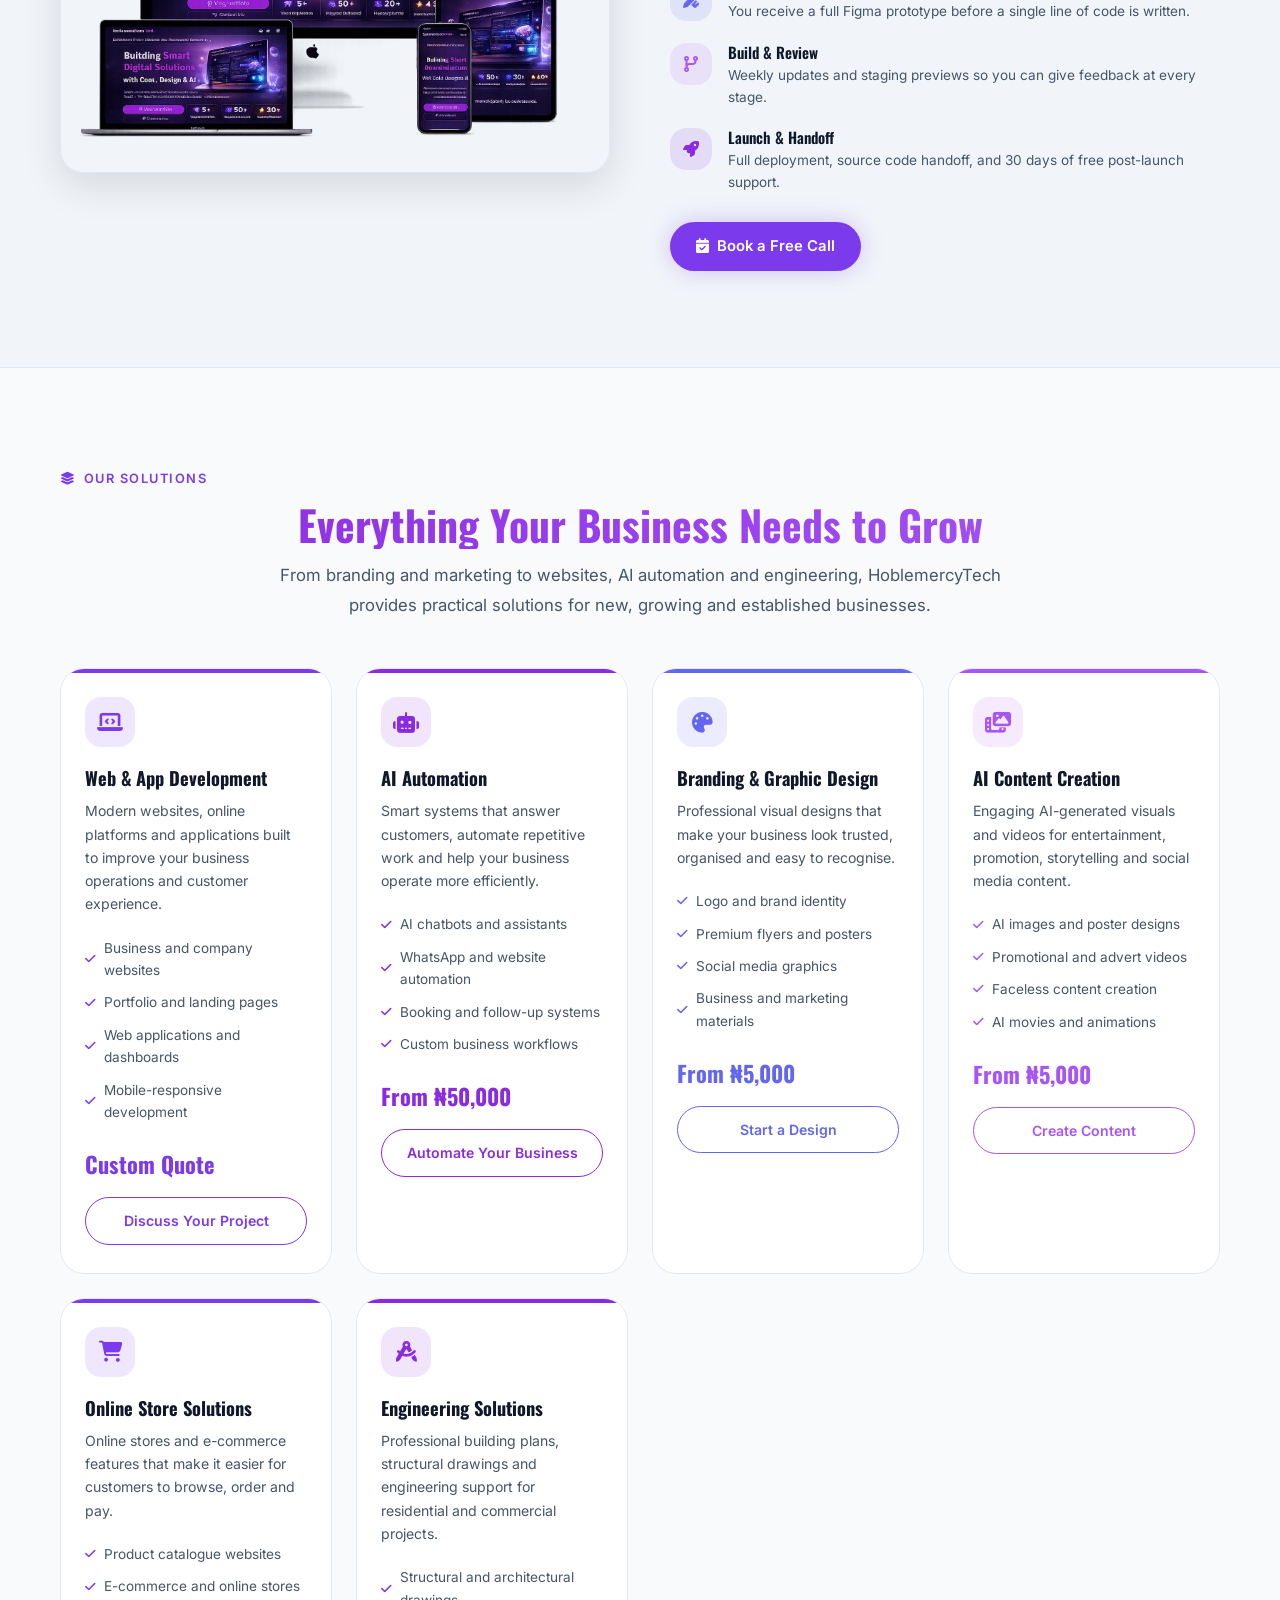
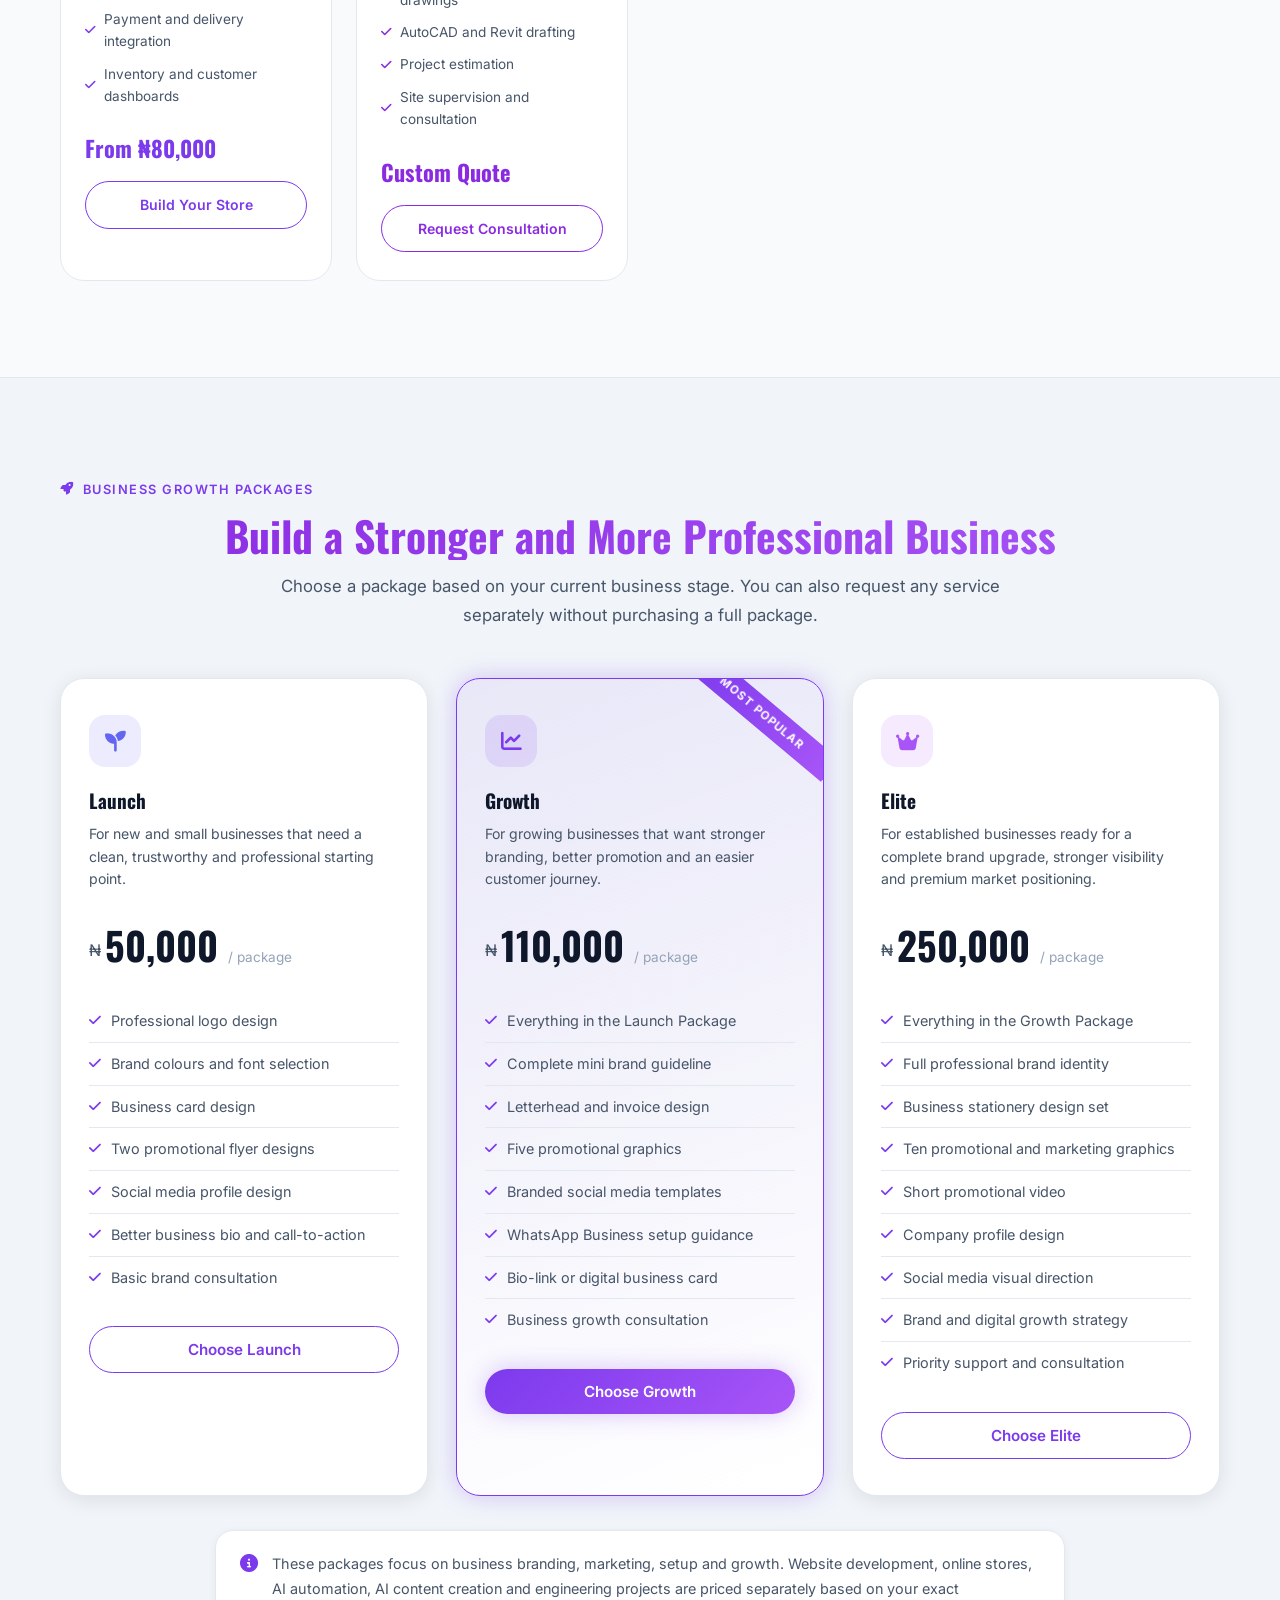
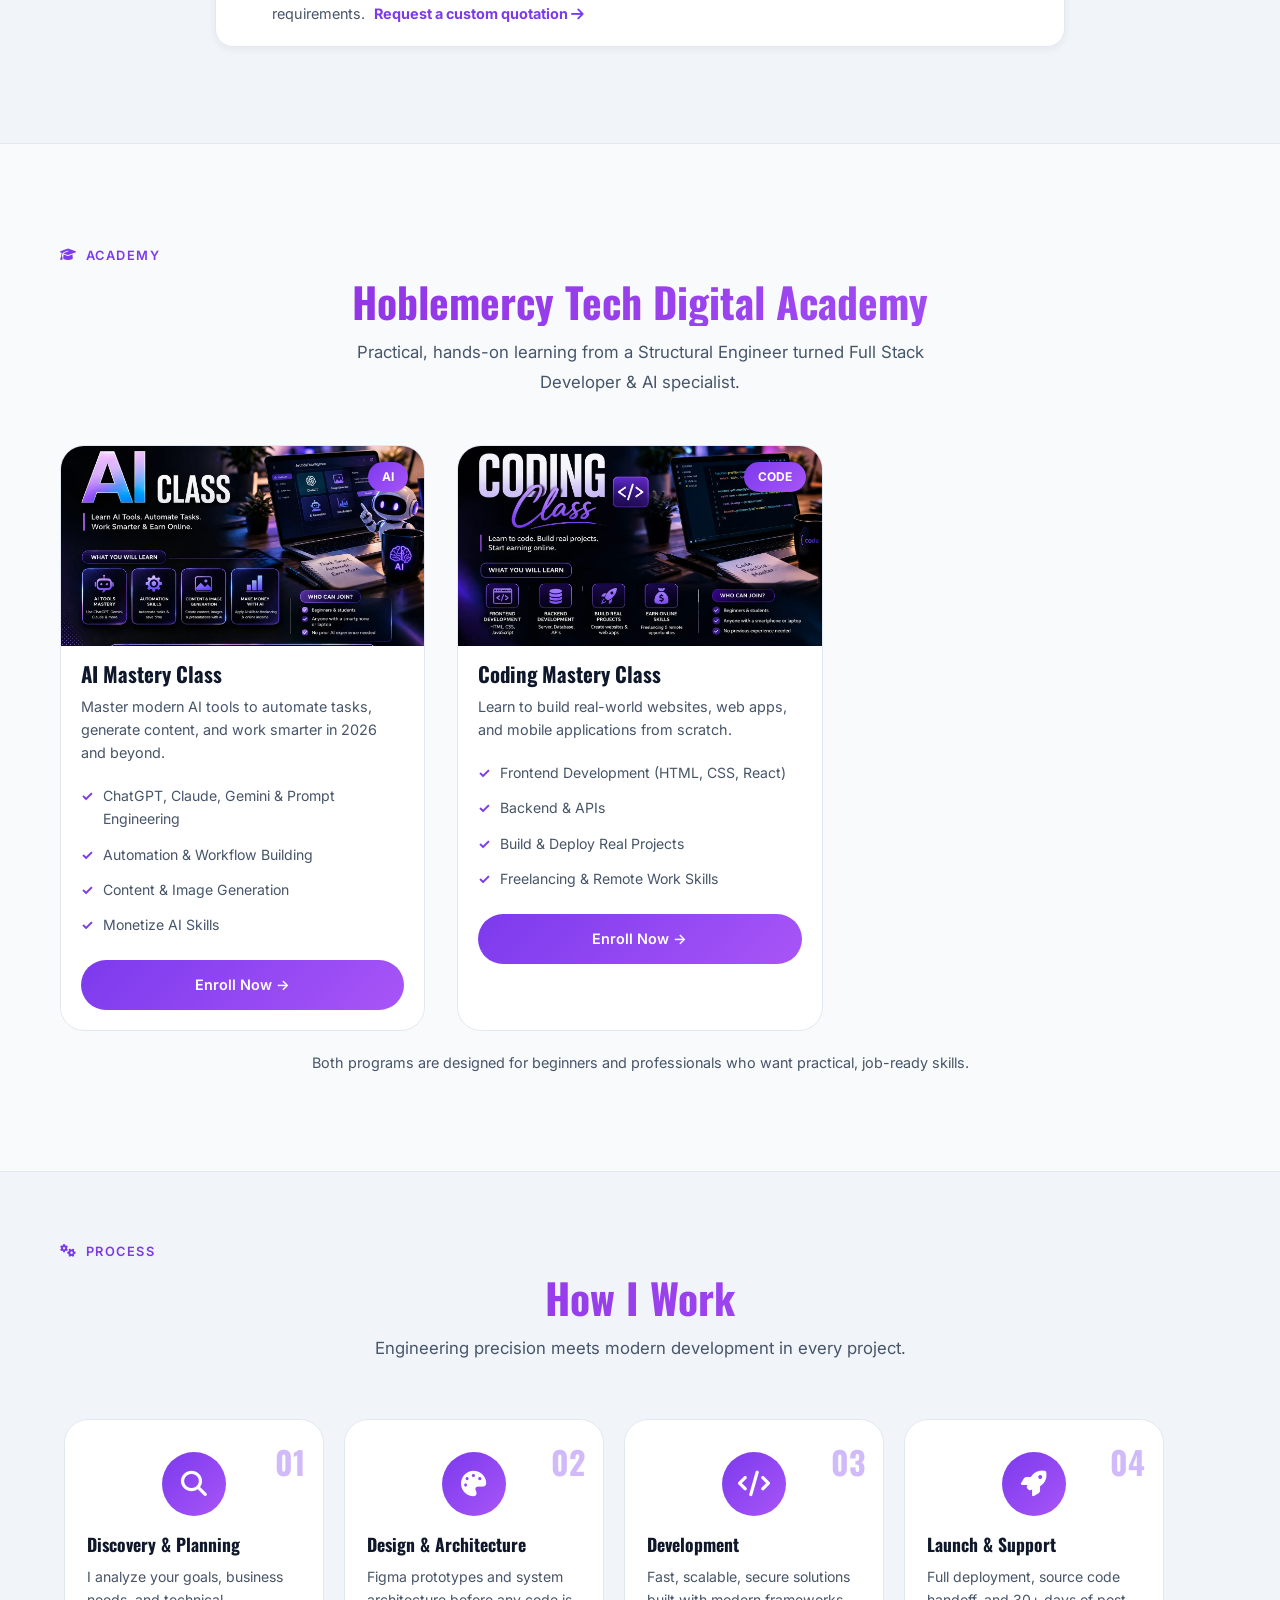
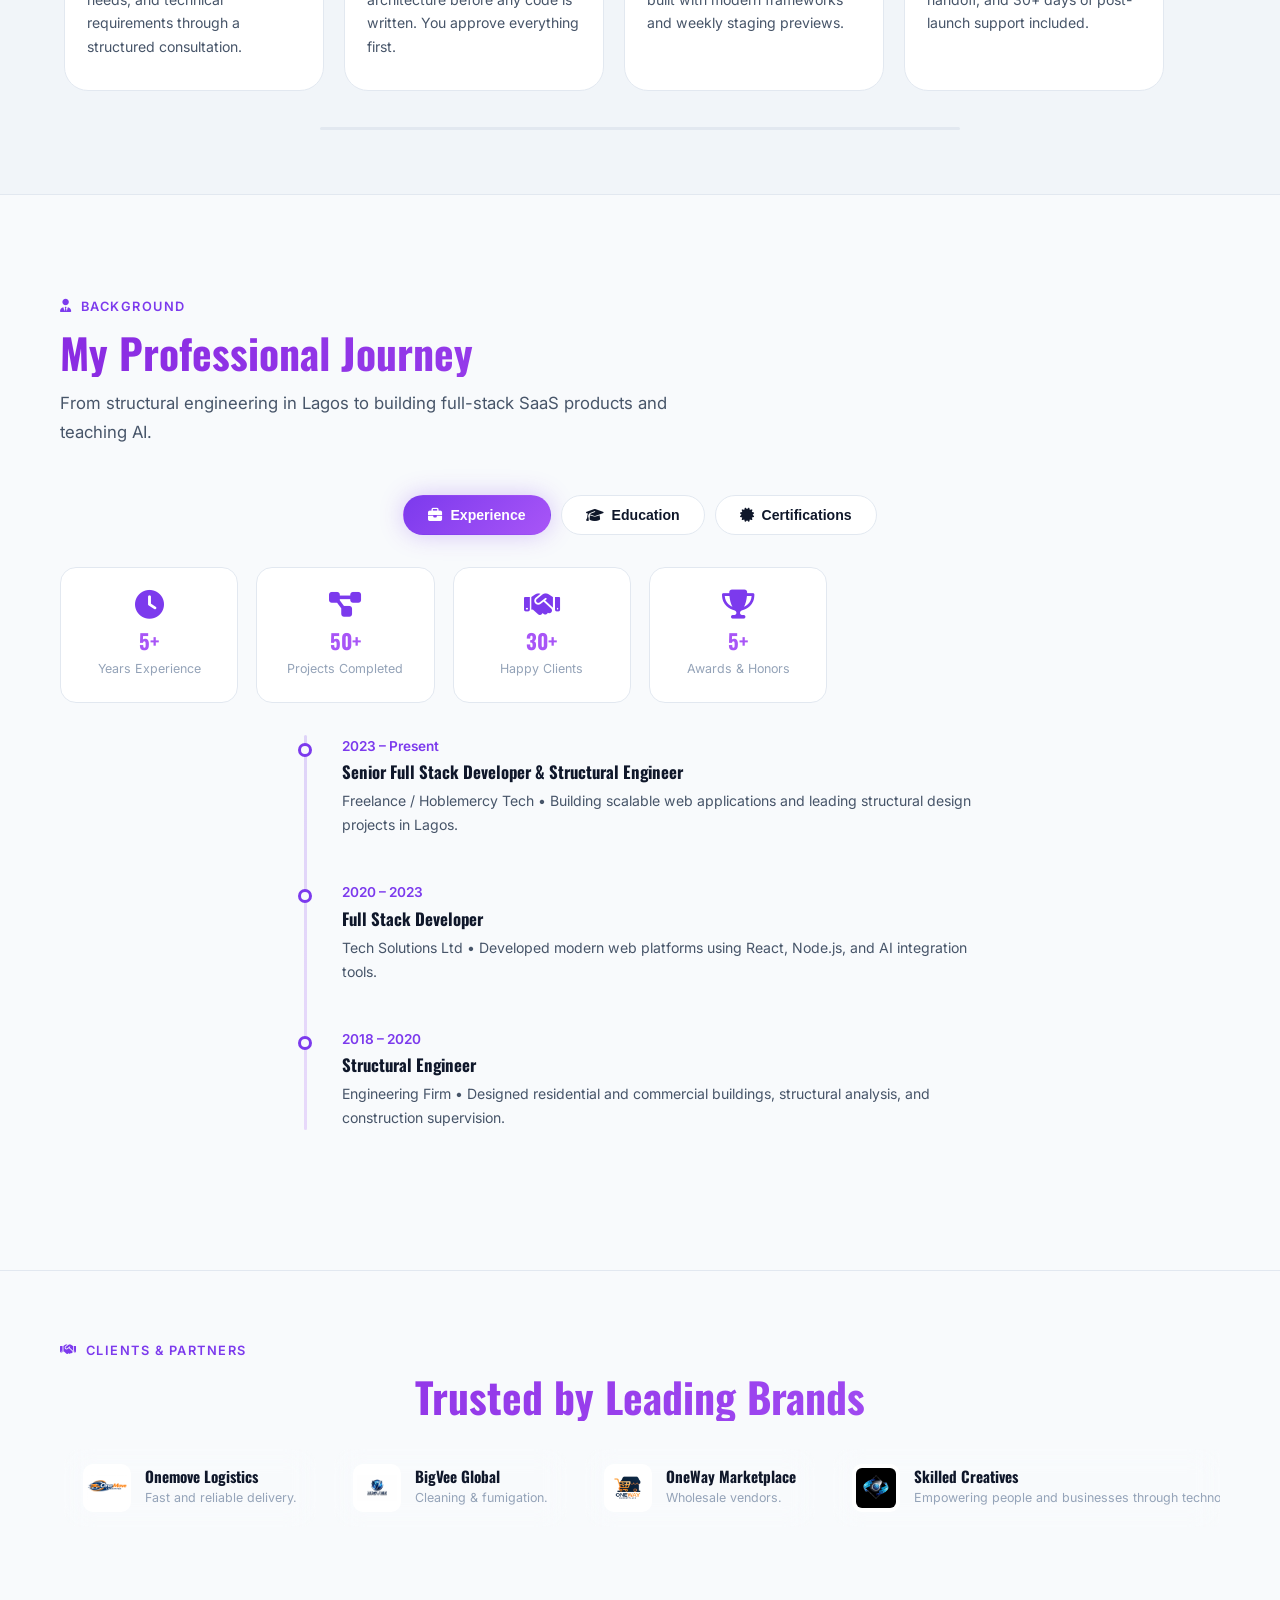
==== commit 376e6129: "Add files via upload" ====
--- a/index.html
+++ b/index.html
@@ -13,8 +13,8 @@
   <meta name="format-detection" content="telephone=no">
   
   <!-- Google Search Console -->
-  <meta name="google-site-verification" content="WjOzX__dg0f5ihIOE-Nan83sYJvNqGUzu0i8VXuexn4">
-  
+<meta name="google-site-verification" content="vBsruC_sjSA40jxRmuPP72nlDfGOfFdN5fM40V4kMnE" />
+
   <!-- Canonical -->
   <link rel="canonical" href="https://hoblemercytech.dev">
   
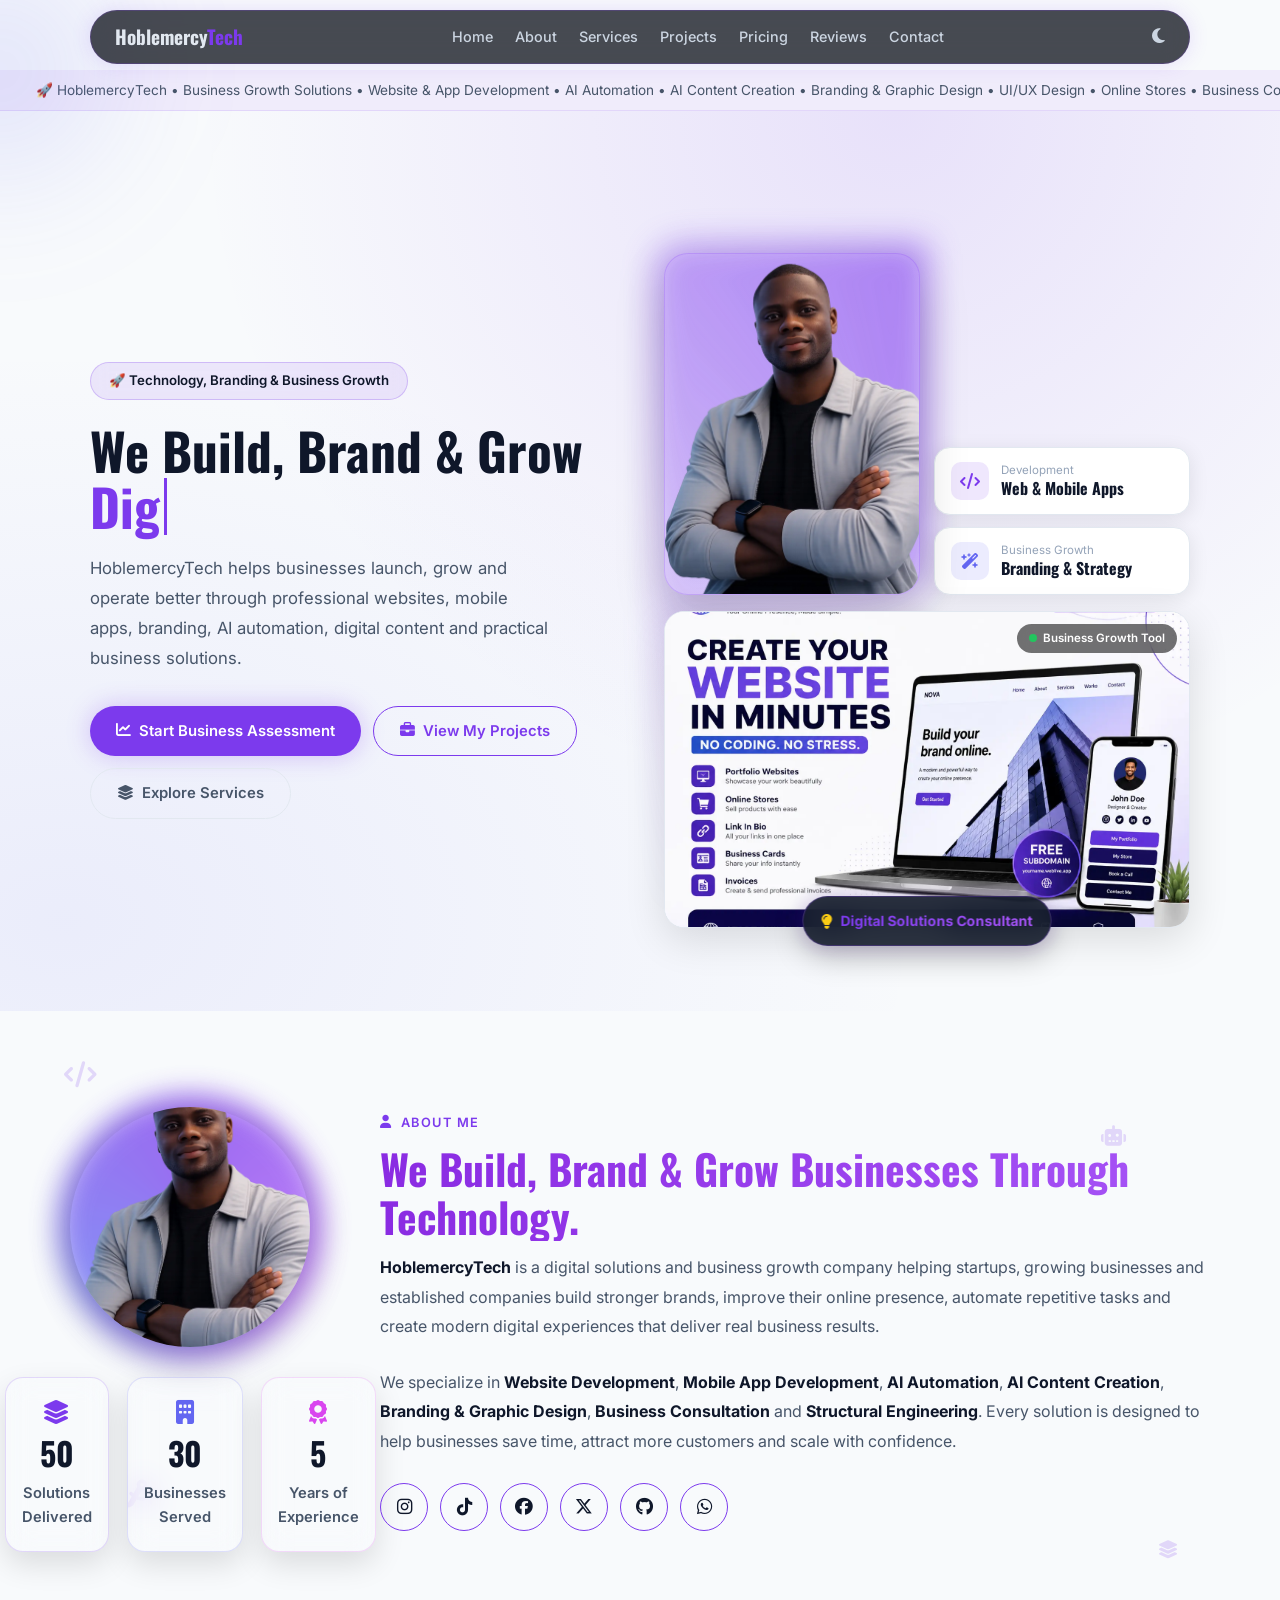
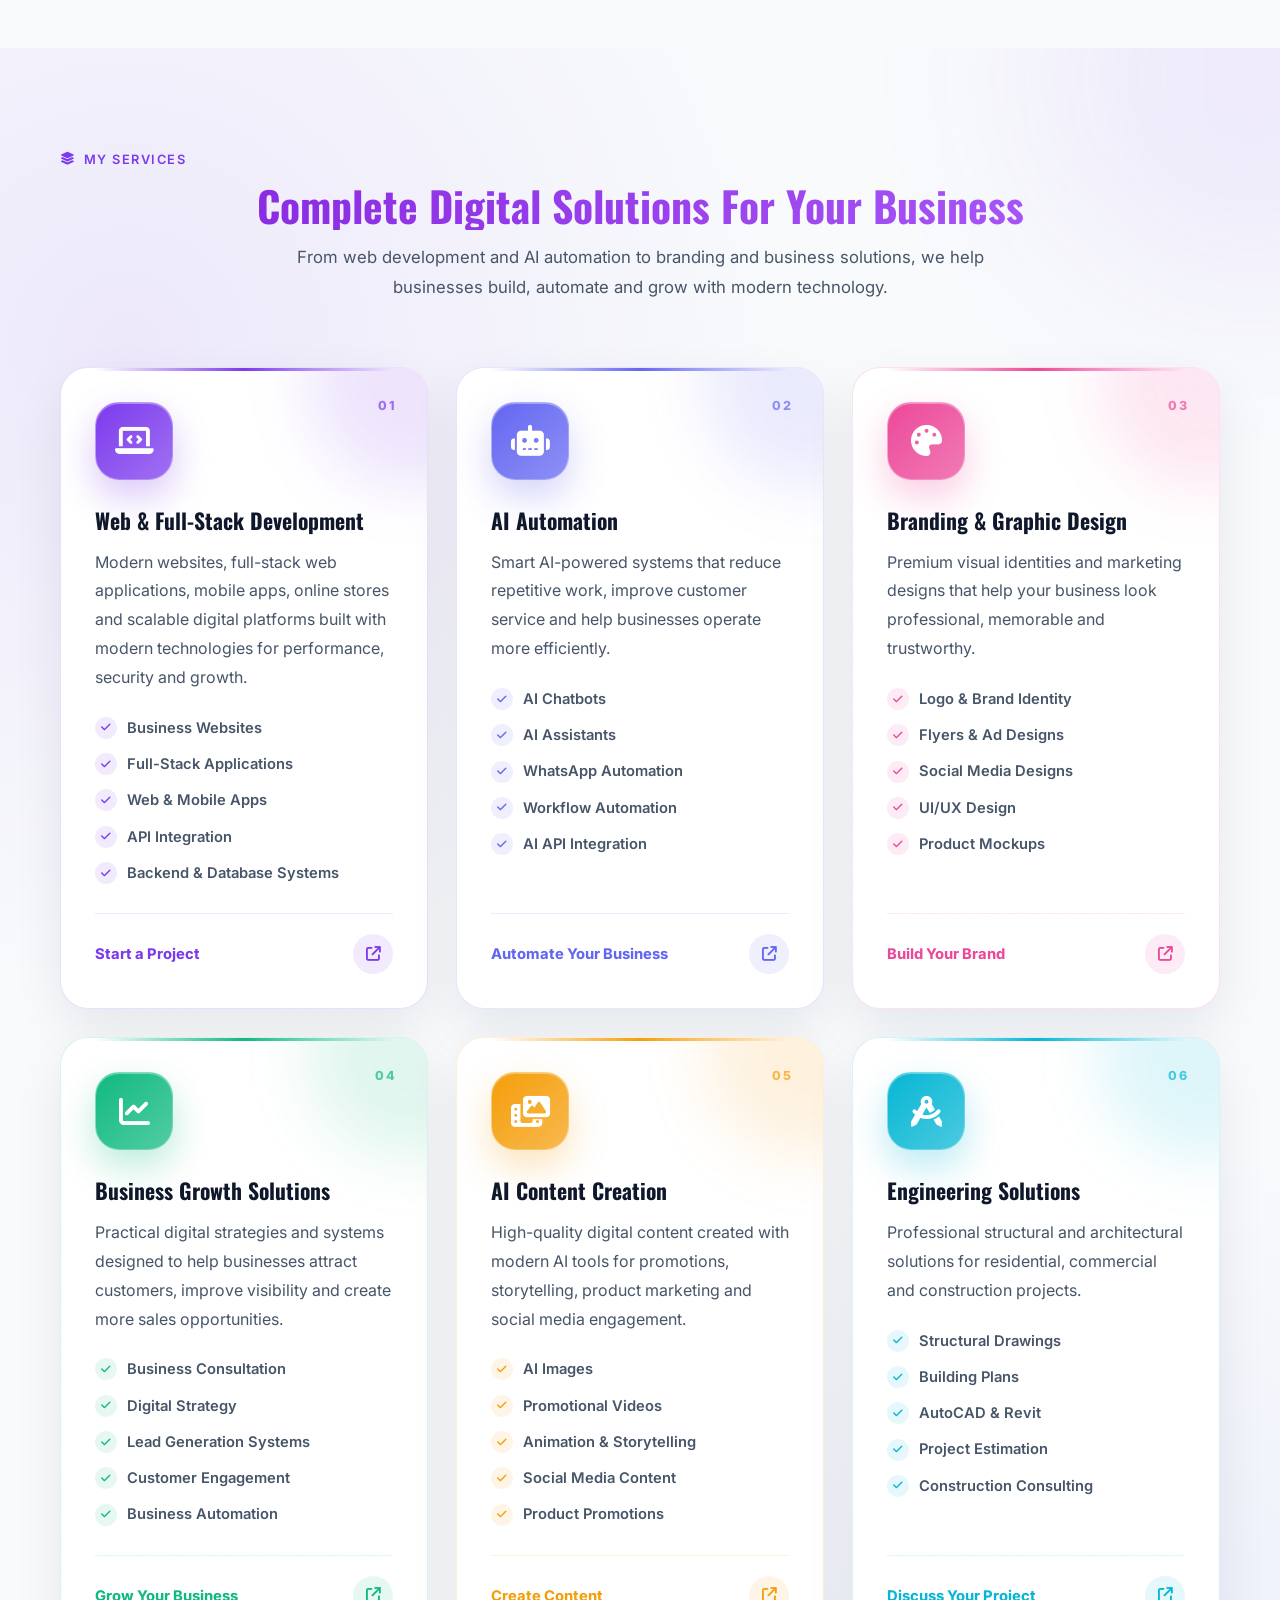
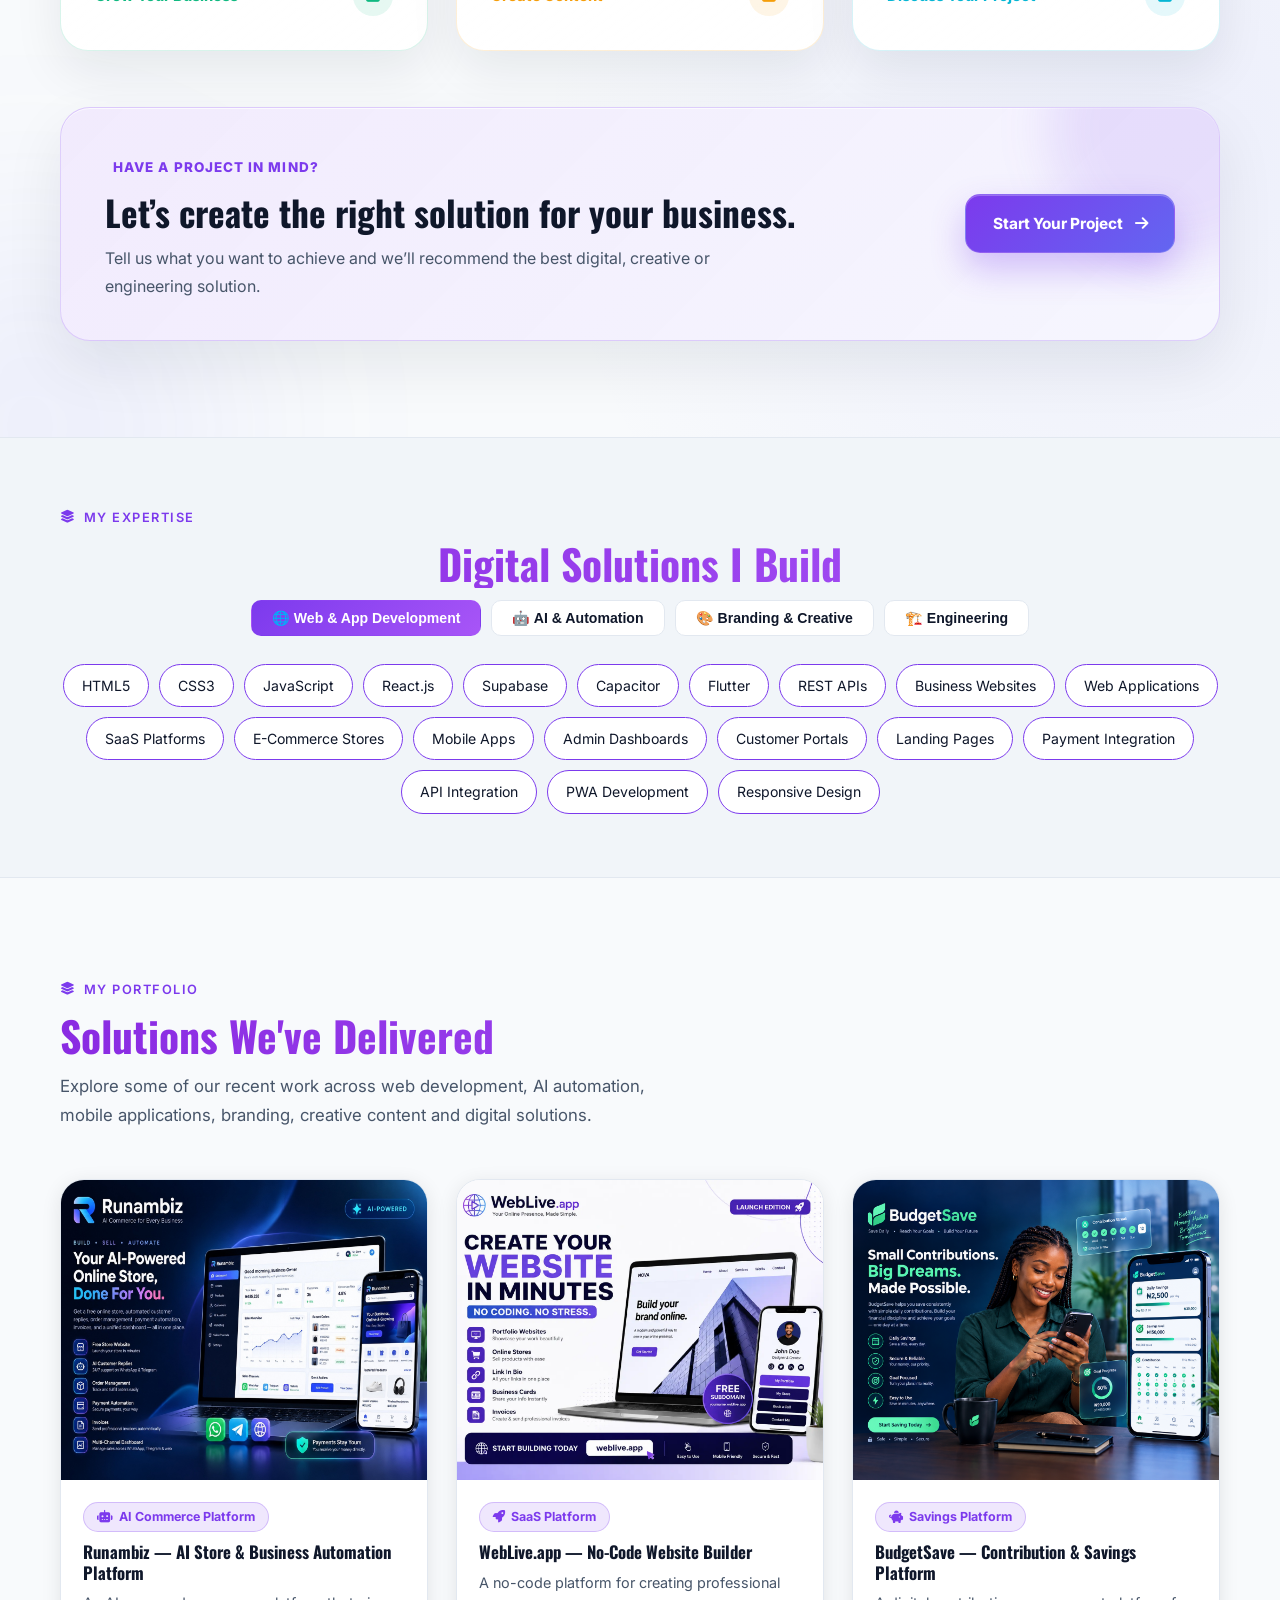
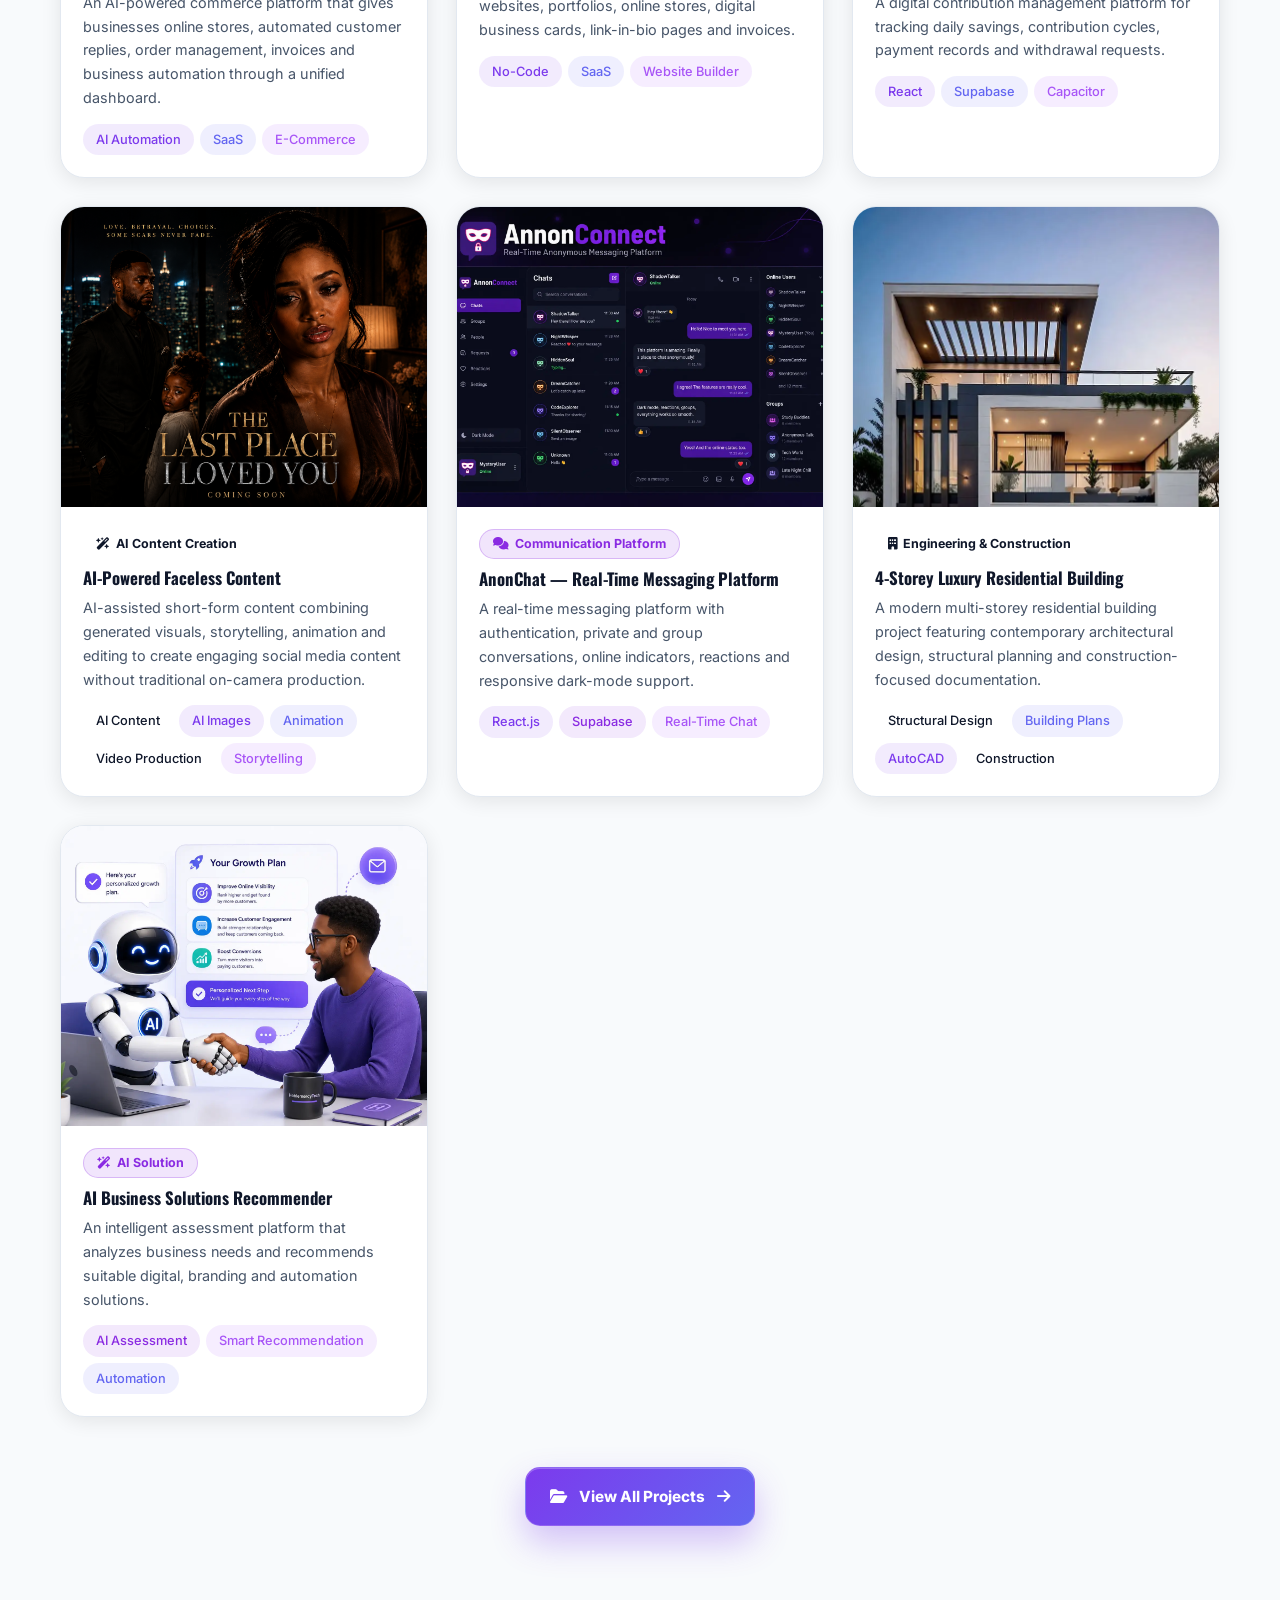
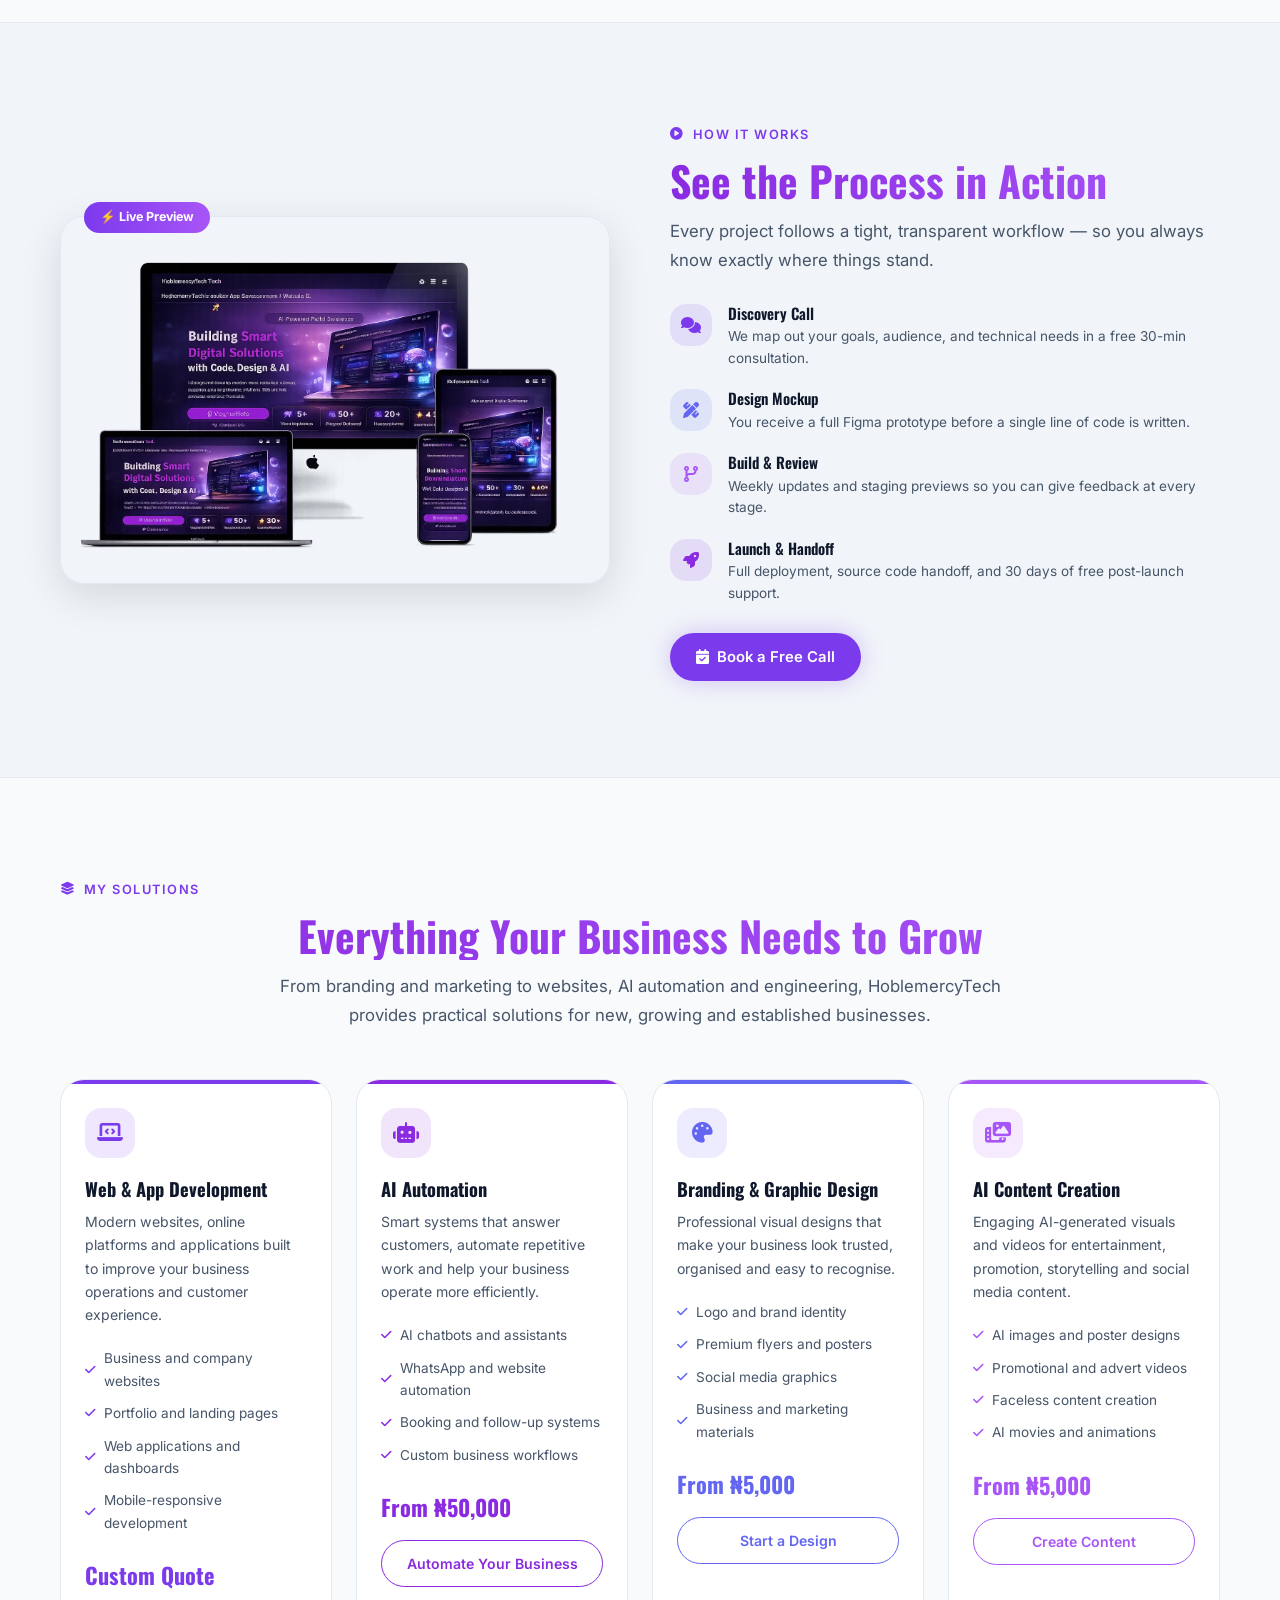
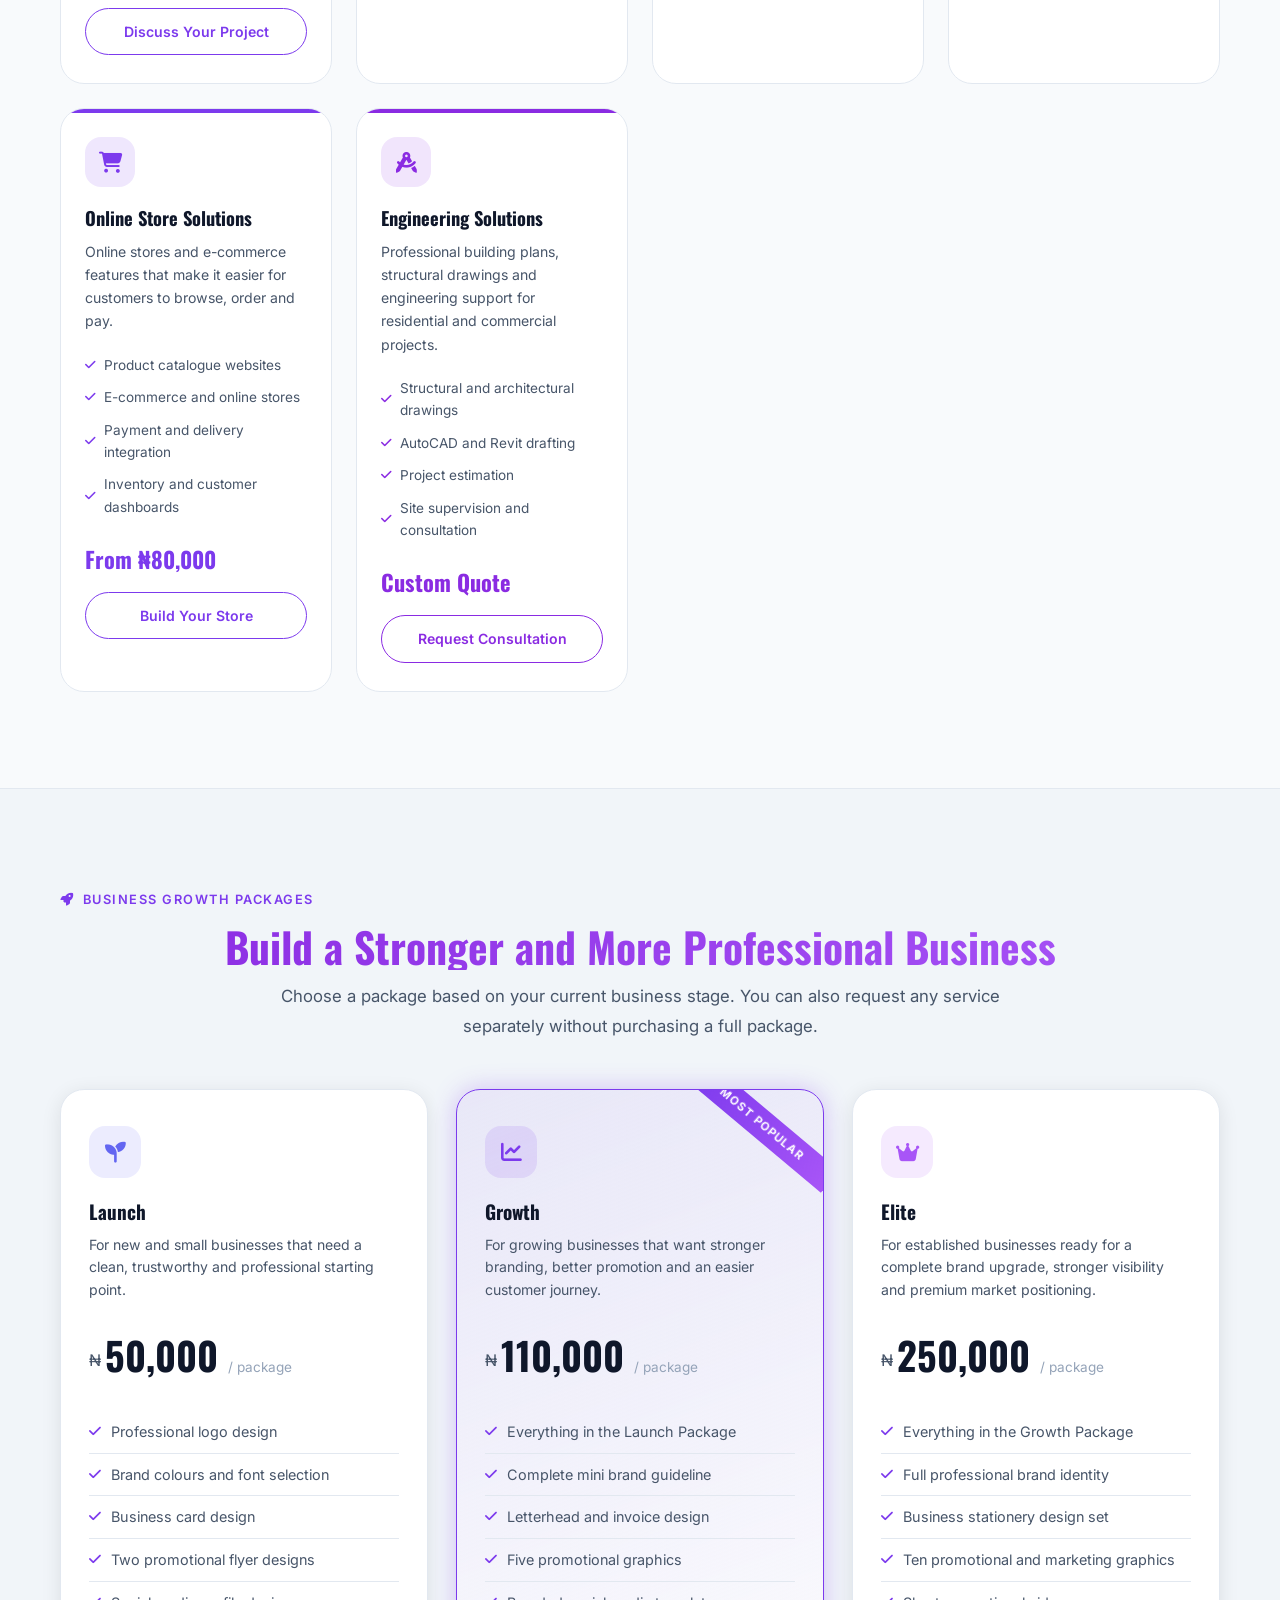
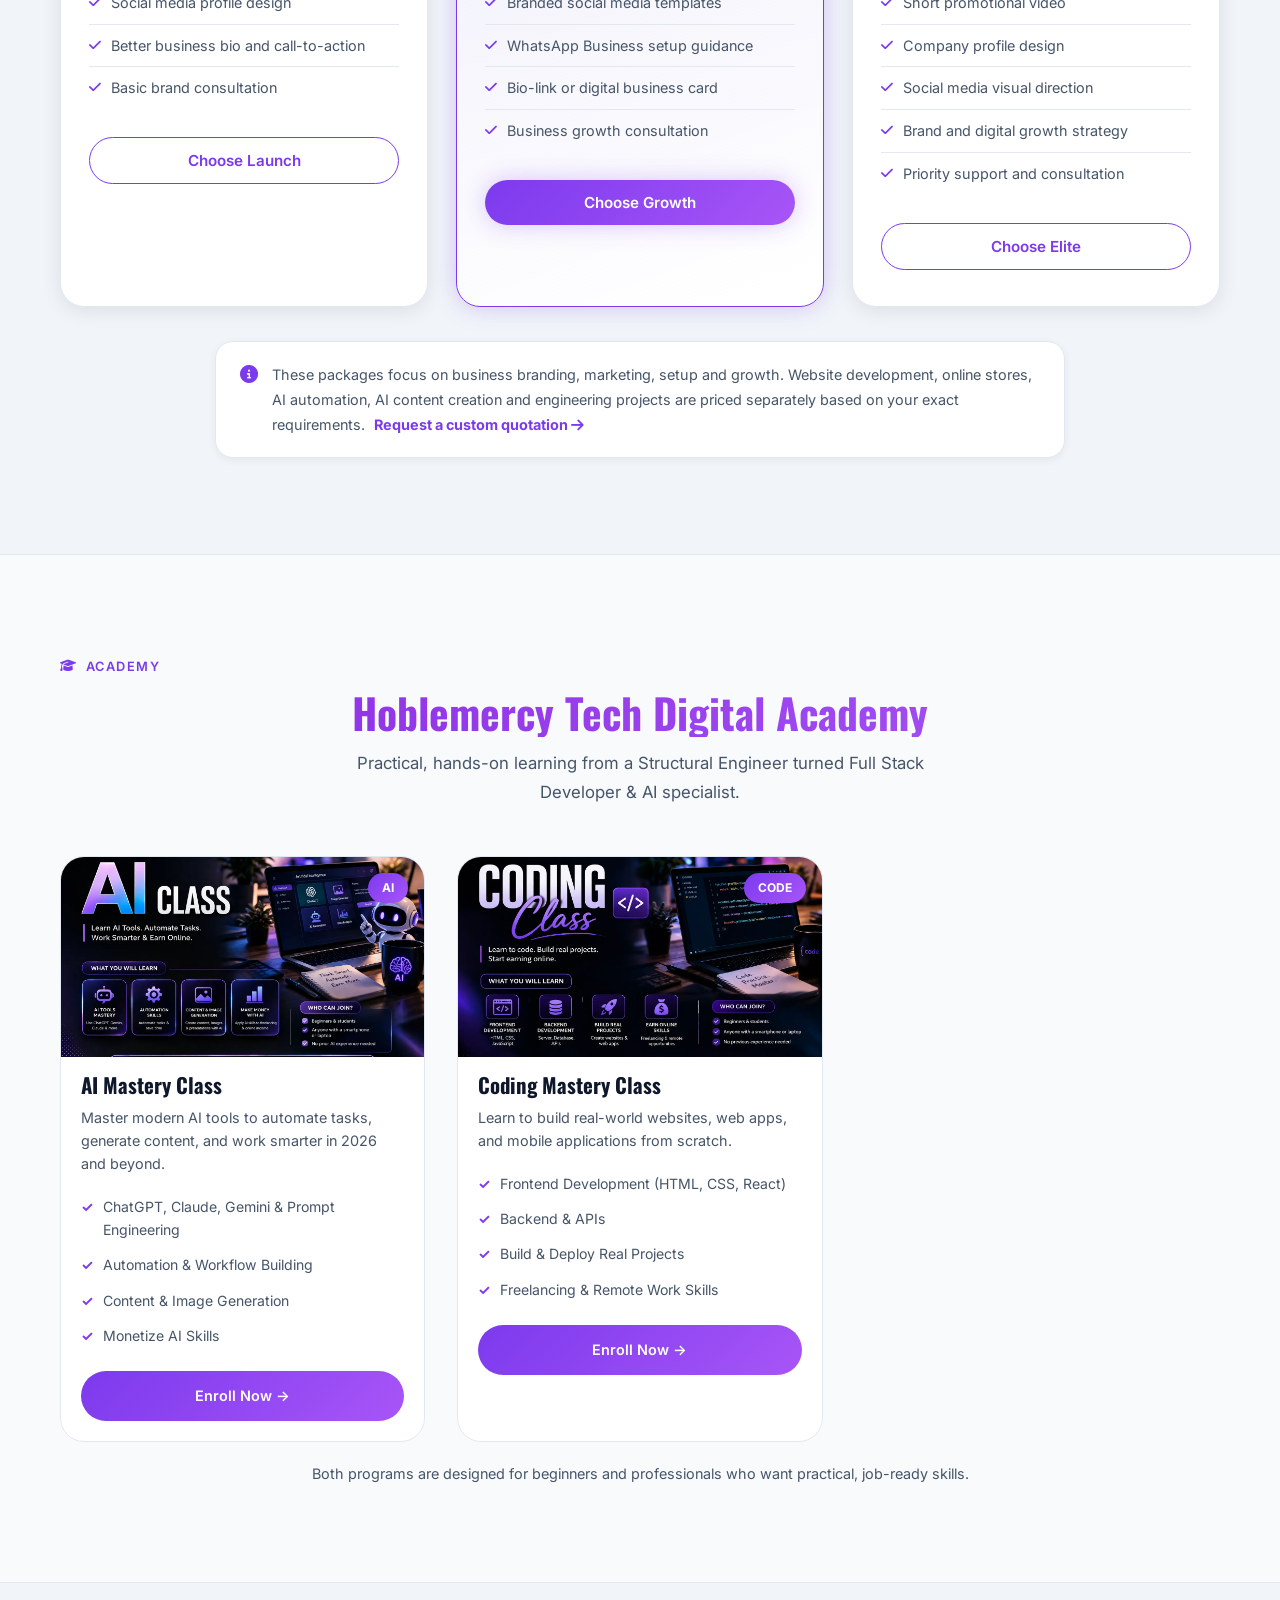
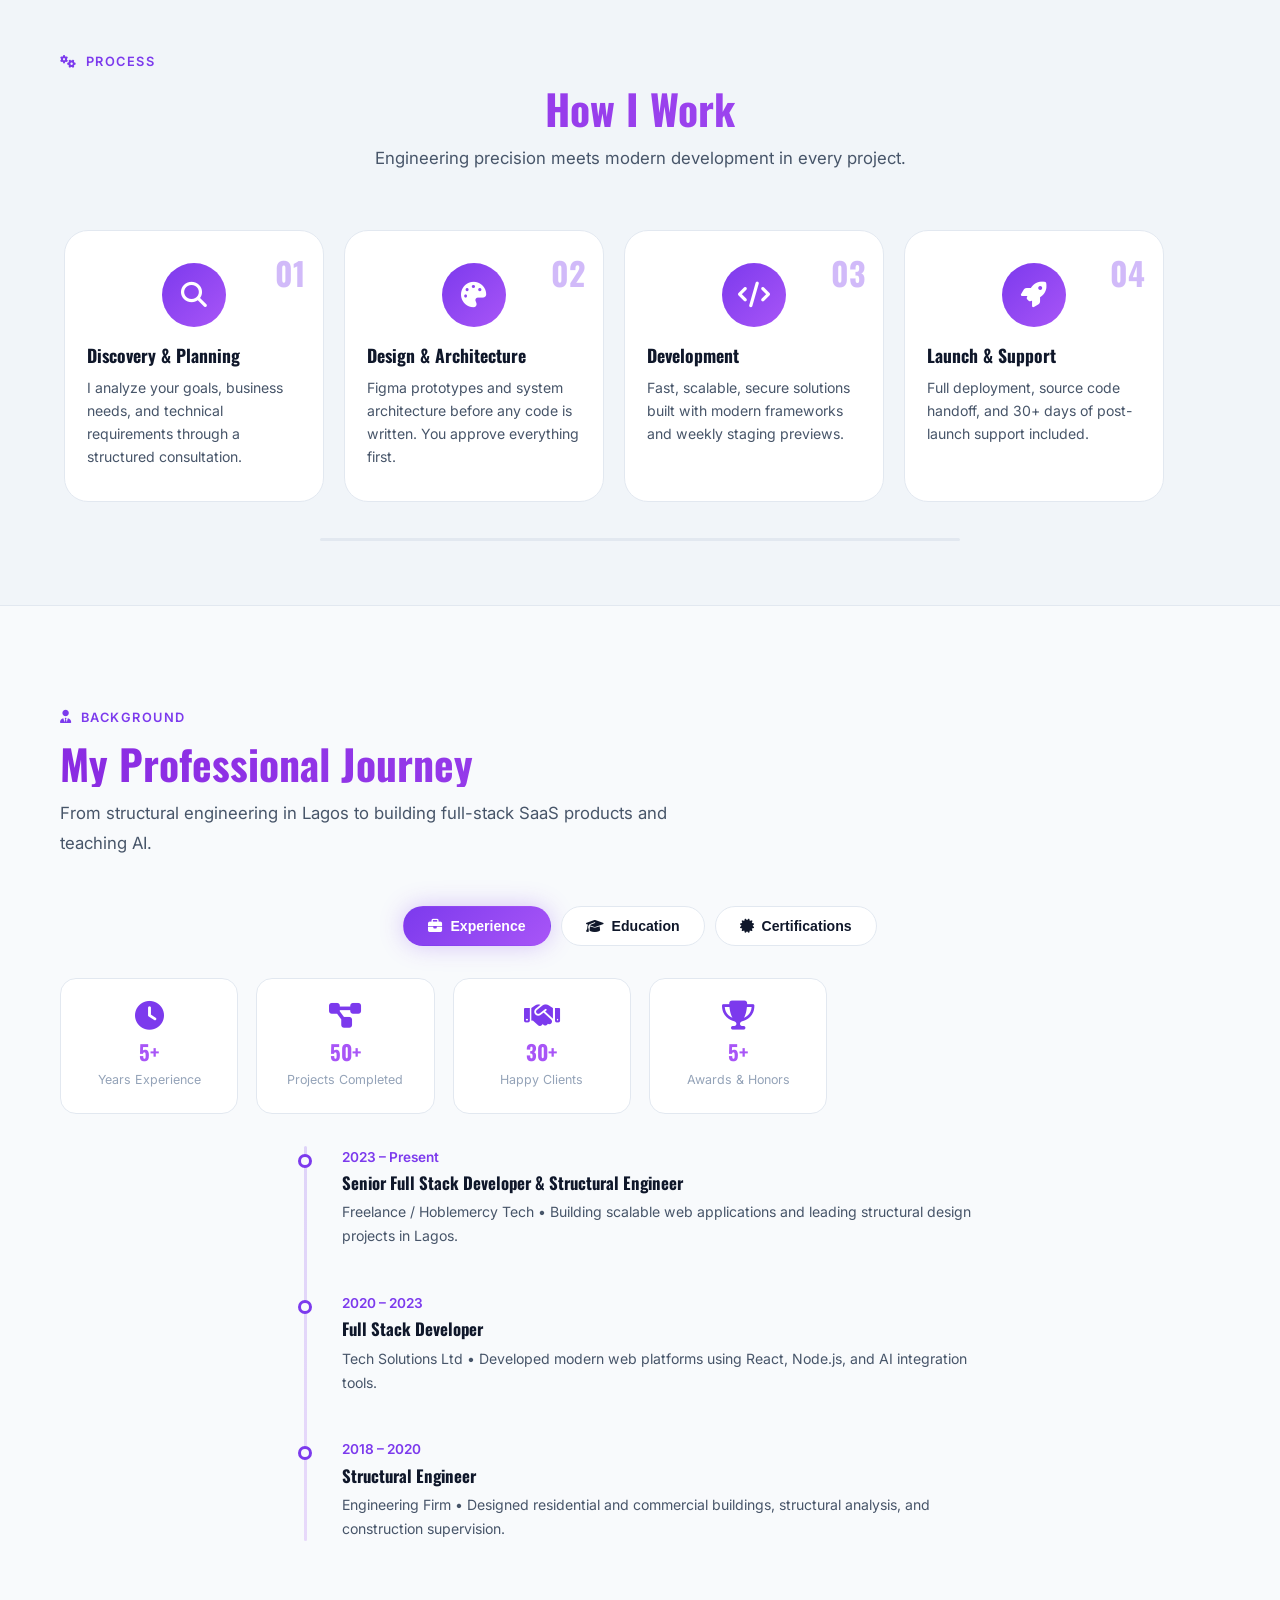
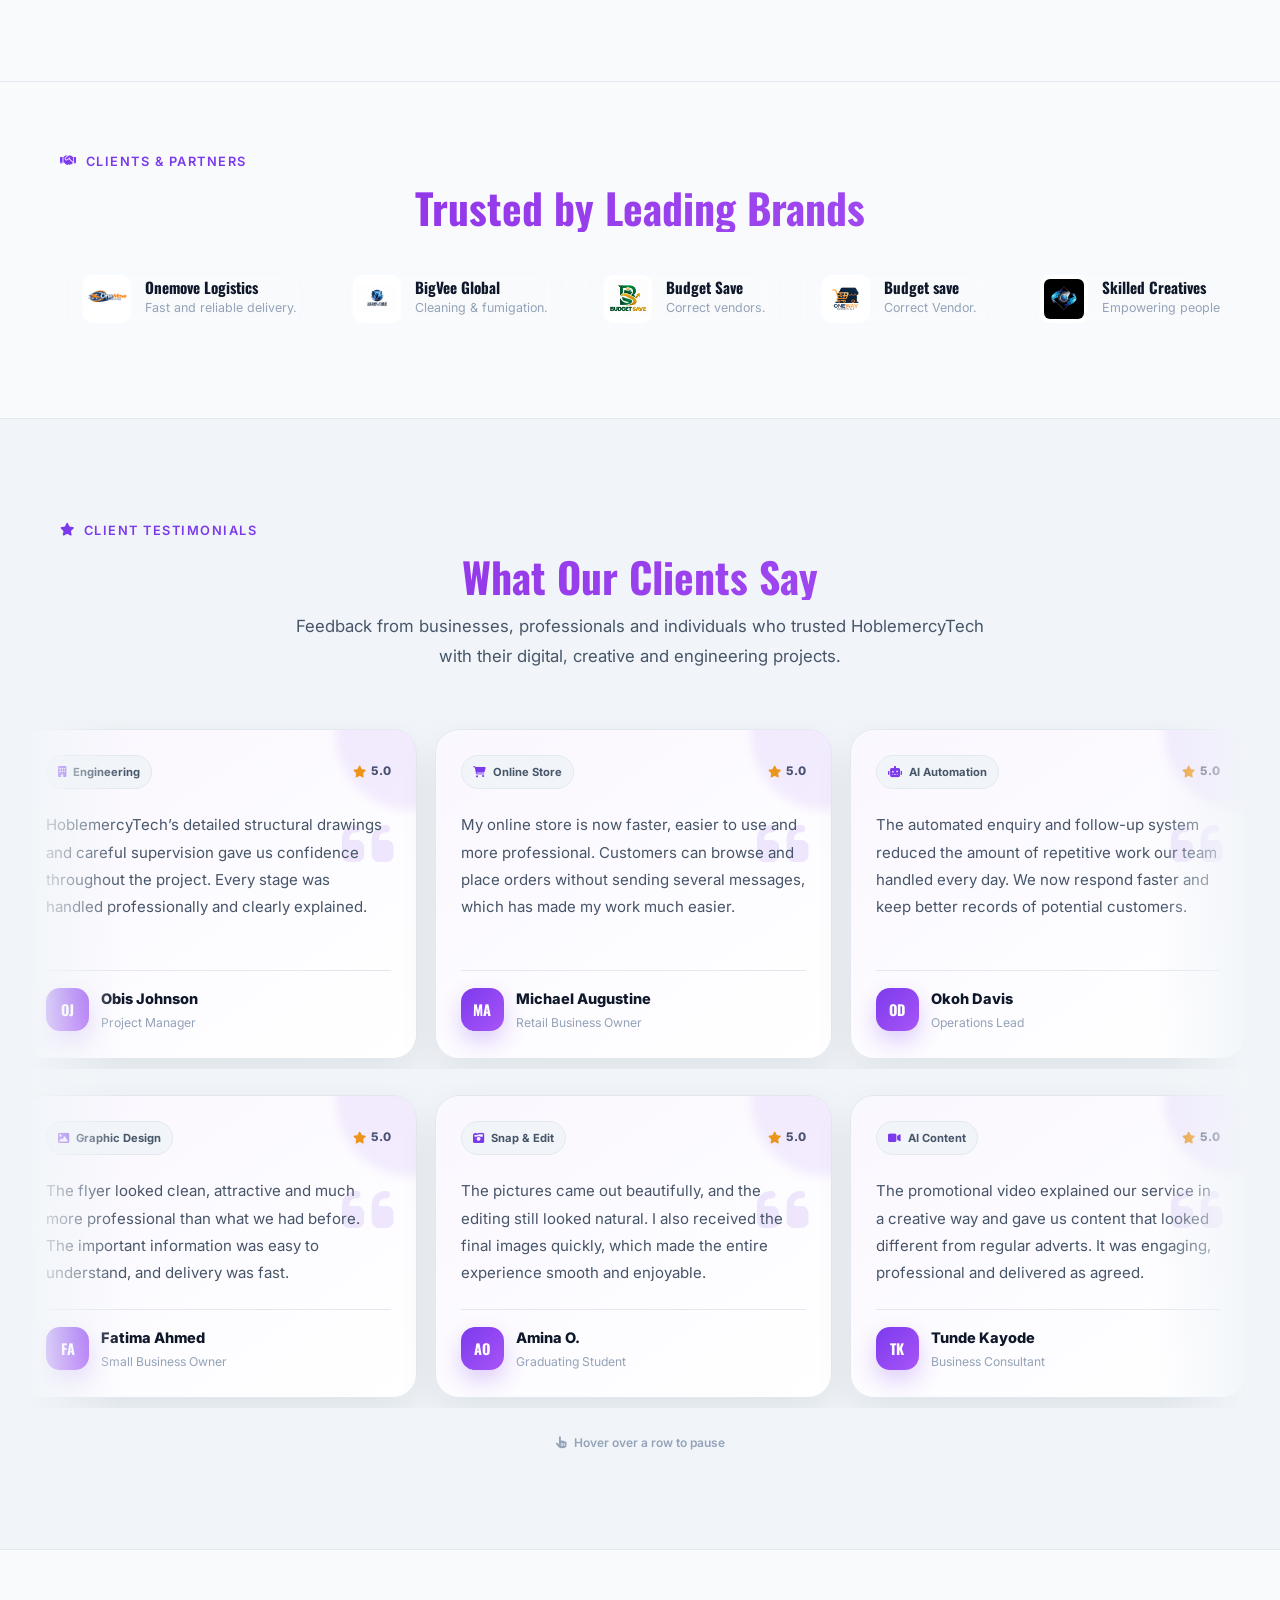
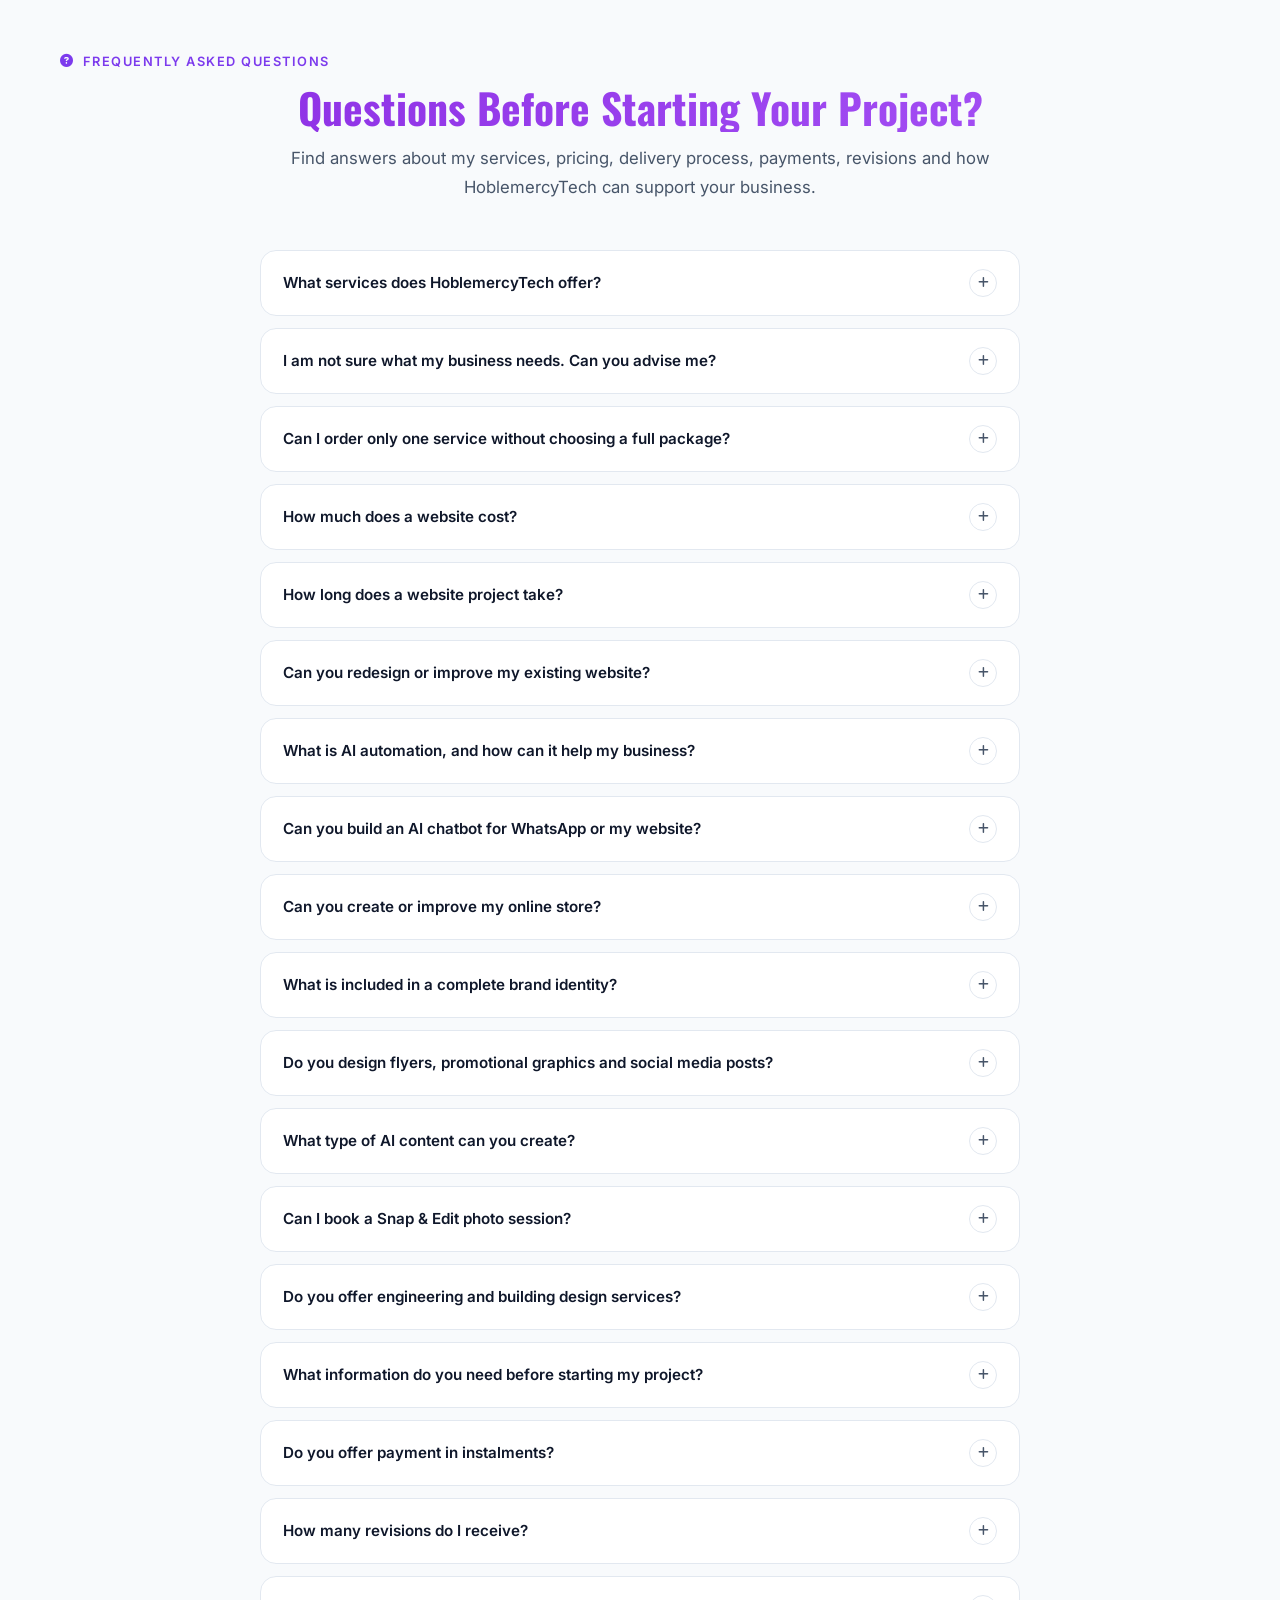
==== commit cdd4d44a: "Add files via upload" ====
--- a/index.html
+++ b/index.html
@@ -1155,7 +1155,10 @@
     .project-card { background:var(--card-bg); border-radius:var(--radius-lg); border:1px solid var(--border-color); box-shadow:var(--shadow-md); overflow:hidden; transition:all 0.5s cubic-bezier(0.4,0,0.2,1); }
     .project-card:hover { transform:translateY(-10px); box-shadow:var(--glow-lg); border-color:var(--violet); }
     .project-img-wrapper { position:relative; height:300px; overflow:hidden; }
-    .project-img-wrapper img { width:100%; height:100%; object-fit:cover; transition:transform 0.6s; }
+    .project-img-wrapper img { width:100%; height:100%; aspect-ratio: 4 / 3;
+object-fit: cover;
+object-position: top;
+display: block; transition:transform 0.6s; }
     .project-card:hover .project-img-wrapper img { transform:scale(1.08); }
     .project-overlay { position:absolute; inset:0; background:linear-gradient(to top,rgba(0,0,0,0.8),transparent); display:flex; align-items:flex-end; justify-content:center; padding:20px; gap:12px; opacity:0; transition:opacity 0.4s; }
     .project-card:hover .project-overlay { opacity:1; }
@@ -2081,7 +2084,7 @@
     <li><a href="#testimonials"><i class="fas fa-star"></i> Reviews</a></li>
     <li><a href="#contact"><i class="fas fa-envelope"></i> Contact</a></li>
   </ul>
-  <div class="sidenav-actions">
+  <div class="sidenav-actions" style="margin-top: 50%;">
     <a href="#projects" class="btn-pill btn-pill-primary"><i class="fas fa-briefcase"></i> Projects</a>
     <a href="https://hoblemercytechacademy.vercel.app" target="_blank" class="btn-pill btn-pill-secondary"><i class="fas fa-graduation-cap"></i> Academy</a>
   </div>
@@ -2136,9 +2139,9 @@
           Start Business Assessment
         </a>
 
-        <a href="#projects" class="hero-btn hero-btn-secondary">
+        <a href="projects.html" class="hero-btn hero-btn-secondary">
           <i class="fas fa-briefcase"></i>
-          View Our Projects
+          View My Projects
         </a>
 
         <a href="#services" class="hero-btn hero-btn-ghost">
@@ -2492,7 +2495,7 @@
     
     <div class="section-eyebrow reveal services-eyebrow">
       <i class="fas fa-layer-group"></i>
-      Our Services
+      My Services
     </div>
     
     <h2 class="section-title reveal services-title">
@@ -2500,13 +2503,13 @@
     </h2>
     
     <p class="section-subtitle reveal services-subtitle">
-      From branding to AI automation, we help businesses build a stronger online presence,
-      streamline operations and accelerate growth with modern technology.
+      From web development and AI automation to branding and business solutions,
+      we help businesses build, automate and grow with modern technology.
     </p>
     
     <div class="services-grid">
       
-      <!-- Web & App Development -->
+      <!-- Web & Full-Stack Development -->
       <article class="service-card service-card--violet reveal">
         
         <div class="service-card__glow"></div>
@@ -2518,17 +2521,20 @@
         
         <span class="service-number">01</span>
         
-        <h3>Web & App Development</h3>
+        <h3>Web & Full-Stack Development</h3>
         
         <p>
-          Professional websites, custom web applications, mobile apps, online stores
-          and scalable digital platforms built for performance and growth.
+          Modern websites, full-stack web applications, mobile apps, online stores
+          and scalable digital platforms built with modern technologies for
+          performance, security and growth.
         </p>
         
         <div class="service-list">
           <span><i class="fas fa-check"></i> Business Websites</span>
-          <span><i class="fas fa-check"></i> E-Commerce Stores</span>
+          <span><i class="fas fa-check"></i> Full-Stack Applications</span>
           <span><i class="fas fa-check"></i> Web & Mobile Apps</span>
+          <span><i class="fas fa-check"></i> API Integration</span>
+          <span><i class="fas fa-check"></i> Backend & Database Systems</span>
         </div>
         
         <a href="#contact" class="service-link">
@@ -2537,6 +2543,7 @@
         </a>
         
       </article>
+      
       
       <!-- AI Automation -->
       <article class="service-card service-card--indigo reveal">
@@ -2554,13 +2561,15 @@
         
         <p>
           Smart AI-powered systems that reduce repetitive work, improve customer
-          service and help your business operate more efficiently.
+          service and help businesses operate more efficiently.
         </p>
         
         <div class="service-list">
           <span><i class="fas fa-check"></i> AI Chatbots</span>
+          <span><i class="fas fa-check"></i> AI Assistants</span>
           <span><i class="fas fa-check"></i> WhatsApp Automation</span>
           <span><i class="fas fa-check"></i> Workflow Automation</span>
+          <span><i class="fas fa-check"></i> AI API Integration</span>
         </div>
         
         <a href="#contact" class="service-link">
@@ -2569,6 +2578,7 @@
         </a>
         
       </article>
+      
       
       <!-- Branding & Graphic Design -->
       <article class="service-card service-card--pink reveal">
@@ -2592,7 +2602,9 @@
         <div class="service-list">
           <span><i class="fas fa-check"></i> Logo & Brand Identity</span>
           <span><i class="fas fa-check"></i> Flyers & Ad Designs</span>
+          <span><i class="fas fa-check"></i> Social Media Designs</span>
           <span><i class="fas fa-check"></i> UI/UX Design</span>
+          <span><i class="fas fa-check"></i> Product Mockups</span>
         </div>
         
         <a href="#contact" class="service-link">
@@ -2601,6 +2613,7 @@
         </a>
         
       </article>
+      
       
       <!-- Business Growth -->
       <article class="service-card service-card--green reveal">
@@ -2617,14 +2630,16 @@
         <h3>Business Growth Solutions</h3>
         
         <p>
-          Practical digital strategies designed to help businesses attract more
-          customers, improve visibility and increase sales opportunities.
+          Practical digital strategies and systems designed to help businesses
+          attract customers, improve visibility and create more sales opportunities.
         </p>
         
         <div class="service-list">
           <span><i class="fas fa-check"></i> Business Consultation</span>
           <span><i class="fas fa-check"></i> Digital Strategy</span>
           <span><i class="fas fa-check"></i> Lead Generation Systems</span>
+          <span><i class="fas fa-check"></i> Customer Engagement</span>
+          <span><i class="fas fa-check"></i> Business Automation</span>
         </div>
         
         <a href="#contact" class="service-link">
@@ -2633,6 +2648,7 @@
         </a>
         
       </article>
+      
       
       <!-- AI Content Creation -->
       <article class="service-card service-card--orange reveal">
@@ -2657,6 +2673,8 @@
           <span><i class="fas fa-check"></i> AI Images</span>
           <span><i class="fas fa-check"></i> Promotional Videos</span>
           <span><i class="fas fa-check"></i> Animation & Storytelling</span>
+          <span><i class="fas fa-check"></i> Social Media Content</span>
+          <span><i class="fas fa-check"></i> Product Promotions</span>
         </div>
         
         <a href="#contact" class="service-link">
@@ -2665,6 +2683,7 @@
         </a>
         
       </article>
+      
       
       <!-- Engineering -->
       <article class="service-card service-card--cyan reveal">
@@ -2687,8 +2706,10 @@
         
         <div class="service-list">
           <span><i class="fas fa-check"></i> Structural Drawings</span>
+          <span><i class="fas fa-check"></i> Building Plans</span>
           <span><i class="fas fa-check"></i> AutoCAD & Revit</span>
           <span><i class="fas fa-check"></i> Project Estimation</span>
+          <span><i class="fas fa-check"></i> Construction Consulting</span>
         </div>
         
         <a href="#contact" class="service-link">
@@ -2699,6 +2720,7 @@
       </article>
       
     </div>
+    
     
     <div class="services-cta reveal">
       
@@ -2727,88 +2749,138 @@
 </section>
 
 
-
-
 <!-- SKILLS -->
 <section id="skills" class="section-wrap--tight" style="background:var(--bg-muted);border-top:1px solid var(--border-color);border-bottom:1px solid var(--border-color);">
   <div class="container-lg">
     
     <div class="section-eyebrow reveal" style="justify-content:center;">
-      <i class="fas fa-layer-group"></i> Our Expertise
+      <i class="fas fa-layer-group"></i> My Expertise
     </div>
     
     <h2 class="section-title reveal" style="text-align:center;">
-      Digital Solutions We Deliver
+      Digital Solutions I Build
     </h2>
     
     <div class="skill-tabs reveal">
-      <button class="skill-tab active" data-target="skill-webdev">🌐 Web & App Development</button>
-      <button class="skill-tab" data-target="skill-ai">🤖 AI Solutions</button>
-      <button class="skill-tab" data-target="skill-graphic">🎨 Branding & Creative</button>
-      <button class="skill-tab" data-target="skill-engineering">🏗️ Engineering</button>
+      <button class="skill-tab active" data-target="skill-webdev">
+        🌐 Web & App Development
+      </button>
+      
+      <button class="skill-tab" data-target="skill-ai">
+        🤖 AI & Automation
+      </button>
+      
+      <button class="skill-tab" data-target="skill-graphic">
+        🎨 Branding & Creative
+      </button>
+      
+      <button class="skill-tab" data-target="skill-engineering">
+        🏗️ Engineering
+      </button>
     </div>
     
+    
+    <!-- WEB & APP DEVELOPMENT -->
     <div class="skill-content active" id="skill-webdev">
       <div class="skills-grid">
+        
+        <span class="skill-tag">HTML5</span>
+        <span class="skill-tag">CSS3</span>
+        <span class="skill-tag">JavaScript</span>
+        <span class="skill-tag">React.js</span>
+        
+        <span class="skill-tag">Supabase</span>
+        <span class="skill-tag">Capacitor</span>
+        <span class="skill-tag">Flutter</span>
+        <span class="skill-tag">REST APIs</span>
+        
         <span class="skill-tag">Business Websites</span>
+        <span class="skill-tag">Web Applications</span>
+        <span class="skill-tag">SaaS Platforms</span>
         <span class="skill-tag">E-Commerce Stores</span>
-        <span class="skill-tag">Web Applications</span>
+        
         <span class="skill-tag">Mobile Apps</span>
-        <span class="skill-tag">Landing Pages</span>
         <span class="skill-tag">Admin Dashboards</span>
         <span class="skill-tag">Customer Portals</span>
-        <span class="skill-tag">Booking Systems</span>
+        <span class="skill-tag">Landing Pages</span>
+        
         <span class="skill-tag">Payment Integration</span>
-        <span class="skill-tag">Supabase Backend</span>
         <span class="skill-tag">API Integration</span>
-        <span class="skill-tag">Performance Optimization</span>
+        <span class="skill-tag">PWA Development</span>
+        <span class="skill-tag">Responsive Design</span>
+        
       </div>
     </div>
     
+    
+    <!-- AI & AUTOMATION -->
     <div class="skill-content" id="skill-ai">
       <div class="skills-grid">
+        
+        <span class="skill-tag">AI API Integration</span>
         <span class="skill-tag">AI Chatbots</span>
+        <span class="skill-tag">AI Assistants</span>
         <span class="skill-tag">Business Automation</span>
+        
         <span class="skill-tag">Workflow Automation</span>
-        <span class="skill-tag">AI Assistants</span>
         <span class="skill-tag">Customer Support AI</span>
         <span class="skill-tag">WhatsApp Automation</span>
         <span class="skill-tag">Email Automation</span>
-        <span class="skill-tag">Prompt Engineering</span>
+        
+        <span class="skill-tag">AI-Powered SaaS</span>
         <span class="skill-tag">AI Content Creation</span>
         <span class="skill-tag">AI Image Generation</span>
         <span class="skill-tag">AI Video Production</span>
-        <span class="skill-tag">Custom AI Solutions</span>
+        
+        <span class="skill-tag">Prompt Engineering</span>
+        <span class="skill-tag">AI Business Solutions</span>
+        <span class="skill-tag">API Automation</span>
+        <span class="skill-tag">Custom AI Integrations</span>
+        
       </div>
     </div>
     
+    
+    <!-- BRANDING & CREATIVE -->
     <div class="skill-content" id="skill-graphic">
       <div class="skills-grid">
+        
+        <span class="skill-tag">UI/UX Design</span>
         <span class="skill-tag">Brand Identity</span>
         <span class="skill-tag">Logo Design</span>
         <span class="skill-tag">Premium Flyers</span>
-        <span class="skill-tag">Social Media Designs</span>
+        
+        <span class="skill-tag">Social Media Design</span>
+        <span class="skill-tag">Business Branding</span>
         <span class="skill-tag">Marketing Materials</span>
-        <span class="skill-tag">Business Branding</span>
-        <span class="skill-tag">UI/UX Design</span>
         <span class="skill-tag">Product Mockups</span>
+        
         <span class="skill-tag">Presentation Design</span>
         <span class="skill-tag">Print Design</span>
+        <span class="skill-tag">Photo Editing</span>
+        <span class="skill-tag">AI Creative Content</span>
+        
       </div>
     </div>
     
+    
+    <!-- ENGINEERING -->
     <div class="skill-content" id="skill-engineering">
       <div class="skills-grid">
+        
         <span class="skill-tag">Structural Drawings</span>
         <span class="skill-tag">Building Plans</span>
         <span class="skill-tag">Architectural Drafting</span>
         <span class="skill-tag">AutoCAD</span>
+        
         <span class="skill-tag">Revit</span>
         <span class="skill-tag">Site Supervision</span>
         <span class="skill-tag">Project Estimation</span>
         <span class="skill-tag">Construction Consulting</span>
+        
         <span class="skill-tag">Foundation Design</span>
         <span class="skill-tag">Surveying</span>
+        
       </div>
     </div>
     
@@ -2819,633 +2891,337 @@
 <!-- PROJECTS -->
 <section id="projects" class="section-wrap">
   <div class="container-lg">
-<div class="section-eyebrow reveal">
-  <i class="fas fa-layer-group"></i> Our Portfolio
-</div>
-
-<h2 class="section-title reveal">
-  Solutions We've Delivered
-</h2>
-
-<p class="section-subtitle reveal">
-  Explore some of our recent work across web development, AI automation, branding, creative content, engineering and digital transformation.
-</p>
-    <div class="project-filters reveal">
-     <button class="filter-btn active" data-filter="all">All Solutions</button>
-
-<button class="filter-btn" data-filter="web">
-  🌐 Web & Apps
-</button>
-
-<button class="filter-btn" data-filter="ai">
-  🤖 AI Solutions
-</button>
-
-<button class="filter-btn" data-filter="design">
-  🎨 Branding & Design 
-</button>
-
-<button class="filter-btn" data-filter="engineering">
-  🏗️ Engineering
-</button>
+
+    <div class="section-eyebrow reveal">
+      <i class="fas fa-layer-group"></i> My Portfolio
     </div>
-  <div class="projects-grid" id="projectsGrid">
-
-  <!-- WebLive.app -->
-  <div class="project-card reveal" data-category="web">
-    <div class="project-img-wrapper">
-      <img src="Webapp.webp" alt="WebLive.app Website Builder Platform" loading="lazy">
-      <div class="project-overlay">
-        <a href="https://weblive.app" class="project-link" target="_blank" rel="noopener">Visit Website</a>
-        <a href="https://github.com/HoblemercyTech/weblive" class="project-link" target="_blank" rel="noopener">View Code</a>
+
+    <h2 class="section-title reveal">
+      Solutions We've Delivered
+    </h2>
+
+    <p class="section-subtitle reveal">
+      Explore some of our recent work across web development, AI automation,
+      mobile applications, branding, creative content and digital solutions.
+    </p>
+
+    <div class="projects-grid" id="projectsGrid">
+
+      <!-- Runambiz -->
+      <div class="project-card reveal" data-category="web">
+        <div class="project-img-wrapper">
+          <img src="runambiz.jpeg" alt="Runambiz AI Commerce Platform" loading="lazy">
+
+          <div class="project-overlay">
+            <a href="https://www.runambiz.com/"
+               class="project-link"
+               target="_blank"
+               rel="noopener">
+              Visit Website
+            </a>
+          </div>
+        </div>
+
+        <div class="project-info">
+          <span class="badge badge--violet">
+            <i class="fas fa-robot"></i> AI Commerce Platform
+          </span>
+
+          <h3>Runambiz — AI Store & Business Automation Platform</h3>
+
+          <p>
+            An AI-powered commerce platform that gives businesses online stores,
+            automated customer replies, order management, invoices and business
+            automation through a unified dashboard.
+          </p>
+
+          <div class="project-tags">
+            <span class="tag tag--violet">AI Automation</span>
+            <span class="tag tag--indigo">SaaS</span>
+            <span class="tag tag--fuchsia">E-Commerce</span>
+          </div>
+        </div>
       </div>
-    </div>
-    <div class="project-info">
-      <span class="badge badge--violet"><i class="fas fa-rocket"></i> Flagship Platform</span>
-      <h3>WebLive.app — No-Code Website Builder Platform</h3>
-      <p>A modern no-code platform that enables users to create professional websites, portfolios, online stores, digital business cards, link-in-bio pages, and invoices within minutes.</p>
-      <div class="project-tags">
-        <span class="tag tag--violet">No-Code</span>
-        <span class="tag tag--indigo">SaaS</span>
-        <span class="tag tag--fuchsia">Website Builder</span>
-        <span class="tag tag--purple">Portfolio Sites</span>
-        <span class="tag tag--violet">Online Stores</span>
-        <span class="tag tag--indigo">Web Platform</span>
+
+
+      <!-- WebLive -->
+      <div class="project-card reveal" data-category="web">
+        <div class="project-img-wrapper">
+          <img src="Webapp.webp"
+               alt="WebLive.app Website Builder Platform"
+               loading="lazy">
+
+          <div class="project-overlay">
+            <a href="https://weblive.app"
+               class="project-link"
+               target="_blank"
+               rel="noopener">
+              Visit Website
+            </a>
+
+            <a href="https://github.com/HoblemercyTech/weblive"
+               class="project-link"
+               target="_blank"
+               rel="noopener">
+              View Code
+            </a>
+          </div>
+        </div>
+
+        <div class="project-info">
+          <span class="badge badge--violet">
+            <i class="fas fa-rocket"></i> SaaS Platform
+          </span>
+
+          <h3>WebLive.app — No-Code Website Builder</h3>
+
+          <p>
+            A no-code platform for creating professional websites, portfolios,
+            online stores, digital business cards, link-in-bio pages and invoices.
+          </p>
+
+          <div class="project-tags">
+            <span class="tag tag--violet">No-Code</span>
+            <span class="tag tag--indigo">SaaS</span>
+            <span class="tag tag--fuchsia">Website Builder</span>
+          </div>
+        </div>
       </div>
-    </div>
-  </div>
-
-  <!-- AnonChat -->
-  <div class="project-card reveal" data-category="web">
-    <div class="project-img-wrapper">
-      <img src="project1.webp" alt="AnonChat - Real-Time Anonymous Messaging Platform" loading="lazy">
-      <div class="project-overlay">
-        <a href="https://annonconnect.vercel.app" class="project-link" target="_blank" rel="noopener">Live Demo</a>
-        <a href="https://github.com/HoblemercyTech/AnnonConnect" class="project-link" target="_blank" rel="noopener">GitHub</a>
+
+
+      <!-- BudgetSave -->
+      <div class="project-card reveal" data-category="web">
+        <div class="project-img-wrapper">
+          <img src="BudgetSave.png"
+               alt="BudgetSave Contribution Tracking Platform"
+               loading="lazy">
+
+          <div class="project-overlay">
+            <a href="https://www.budgetsaveit.com/"
+               class="project-link"
+               target="_blank"
+               rel="noopener">
+              Visit Website
+            </a>
+
+            <a href="https://github.com/HoblemercyTech/NaijaNest"
+               class="project-link"
+               target="_blank"
+               rel="noopener">
+              GitHub
+            </a>
+          </div>
+        </div>
+
+        <div class="project-info">
+          <span class="badge badge--violet">
+            <i class="fas fa-piggy-bank"></i>
+            Savings Platform
+          </span>
+
+          <h3>BudgetSave — Contribution & Savings Platform</h3>
+
+          <p>
+            A digital contribution management platform for tracking daily
+            savings, contribution cycles, payment records and withdrawal requests.
+          </p>
+
+          <div class="project-tags">
+            <span class="tag tag--violet">React</span>
+            <span class="tag tag--indigo">Supabase</span>
+            <span class="tag tag--fuchsia">Capacitor</span>
+          </div>
+        </div>
       </div>
-    </div>
-    <div class="project-info">
-      <span class="badge badge--purple"><i class="fas fa-trophy"></i> Communication Platform</span>
-      <h3>AnonChat — Real-Time Anonymous Messaging Platform</h3>
-      <p>A modern real-time anonymous messaging platform with secure authentication, private and group conversations, online/offline indicators, message reactions, and dark mode support.</p>
-      <div class="project-tags">
-        <span class="tag tag--violet">React.js</span>
-        <span class="tag tag--purple">Supabase</span>
-        <span class="tag tag--indigo">Authentication</span>
-        <span class="tag tag--fuchsia">Real-Time Chat</span>
-        <span class="tag tag--violet">Dark Mode</span>
-        <span class="tag tag--indigo">Group Chat</span>
-      </div>
-    </div>
-  </div>
-
-  <!-- 4-Storey Luxury Building -->
-  <div class="project-card reveal" data-category="engineering">
-    <div class="project-img-wrapper">
-      <img src="project7.webp" alt="4-Storey Luxury Building" loading="lazy">
-    </div>
-    <div class="project-info">
-      <span class="badge badge--fuchsia"><i class="fas fa-building"></i> Engineering</span>
-      <h3>4-Storey Luxury Residential Building — Lagos</h3>
-      <p>Fully designed in Revit with complete structural drawings, foundation systems, and site supervision per Nigerian building codes.</p>
-      <div class="project-tags">
-        <span class="tag tag--fuchsia">Revit</span>
-        <span class="tag tag--purple">Structural Design</span>
-        <span class="tag tag--indigo">Site Supervision</span>
-      </div>
-    </div>
-  </div>
-
-  <!-- QuickBills -->
-  <div class="project-card reveal" data-category="web">
-    <div class="project-img-wrapper">
-      <img src="project10.webp" alt="Bill Payment Platform" loading="lazy">
-      <div class="project-overlay">
-        <a href="https://hoblemercytech.github.io/QuickBills" class="project-link" target="_blank" rel="noopener">Live Demo</a>
-        <a href="https://github.com/Hoblemercytech/QuickBills" class="project-link" target="_blank" rel="noopener">GitHub</a>
-      </div>
-    </div>
-    <div class="project-info">
-      <span class="badge badge--indigo"><i class="fas fa-bolt"></i> Business Solution</span>
-      <h3>QuickBills — Digital Bill Payment Platform</h3>
-      <p>A modern digital payment platform for airtime, data bundles, electricity tokens, cable TV subscriptions, virtual account payments, and airtime-to-cash conversion.</p>
-      <div class="project-tags">
-        <span class="tag tag--violet">React.js</span>
-        <span class="tag tag--indigo">Payment Integration</span>
-        <span class="tag tag--fuchsia">Bill Payments</span>
-        <span class="tag tag--purple">Virtual Accounts</span>
-        <span class="tag tag--violet">Airtime to Cash</span>
-        <span class="tag tag--indigo">Responsive Design</span>
-      </div>
-    </div>
-  </div>
-
-  <!-- AI Faceless Content -->
-  <div class="project-card reveal" data-category="ai">
-    <div class="project-img-wrapper">
-      <img src="last.png" alt="AI Faceless Content" loading="lazy">
-      <div class="project-overlay">
-        <a href="https://vt.tiktok.com/ZSxo9a4g8/" target="_blank" rel="noopener" class="project-link">View Video</a>
-      </div>
-    </div>
-    <div class="project-info">
-      <span class="badge badge--purple"><i class="fas fa-video"></i> AI Production</span>
-      <h3>AI Faceless Content — Short-Form Video</h3>
-      <p>Fully AI-assisted faceless video: AI scripting, image generation, voice synthesis, and motion editing from end to end.</p>
-      <div class="project-tags">
-        <span class="tag tag--purple">AI Video</span>
-        <span class="tag tag--fuchsia">Faceless</span>
-        <span class="tag tag--indigo">AI Voiceover</span>
-      </div>
-    </div>
-  </div>
-  <!-- AI AUTOMATION PROJECT CARD -->
+<!-- AI Content Creation Project -->
 <div class="project-card reveal" data-category="ai">
-
   <div class="project-img-wrapper">
     <img
-      src="ai-automation.jpg"
-      alt="AI business automation system"
+      src="last.png"
+      alt="AI Faceless Content Creation Project"
       loading="lazy"
     >
 
     <div class="project-overlay">
       <a
-        href="#contact"
+        href="https://vt.tiktok.com/ZSxo9a4g8/"
         class="project-link"
+        target="_blank"
+        rel="noopener"
       >
-        <i class="fas fa-arrow-up-right-from-square"></i>
-        Start Automation
+        View Project
       </a>
     </div>
   </div>
 
   <div class="project-info">
-
-    <span class="badge badge--purple">
-      <i class="fas fa-robot"></i>
-      AI Automation
+    <span class="badge badge--orange">
+      <i class="fas fa-wand-magic-sparkles"></i>
+      AI Content Creation
     </span>
 
-    <h3>Smart Business Automation System</h3>
+    <h3>AI-Powered Faceless Content</h3>
 
     <p>
-      An AI-powered workflow system designed to automate customer enquiries,
-      order processing, confirmations, notifications and repetitive business
-      operations.
+      AI-assisted short-form content combining generated visuals,
+      storytelling, animation and editing to create engaging social
+      media content without traditional on-camera production.
     </p>
 
     <div class="project-tags">
-      <span class="tag tag--purple">AI Chatbot</span>
-      <span class="tag tag--fuchsia">Workflow Automation</span>
-      <span class="tag tag--indigo">WhatsApp Integration</span>
+      <span class="tag tag--orange">AI Content</span>
+      <span class="tag tag--violet">AI Images</span>
+      <span class="tag tag--indigo">Animation</span>
+      <span class="tag tag--orange">Video Production</span>
+      <span class="tag tag--fuchsia">Storytelling</span>
     </div>
-
   </div>
-
 </div>
-  <div class="project-card reveal" data-category="ai">
+
+      <!-- AnonChat -->
+      <div class="project-card reveal" data-category="web">
+        <div class="project-img-wrapper">
+          <img src="project1.webp"
+               alt="AnonChat Real-Time Messaging Platform"
+               loading="lazy">
+
+          <div class="project-overlay">
+            <a href="https://annonconnect.vercel.app"
+               class="project-link"
+               target="_blank"
+               rel="noopener">
+              Live Demo
+            </a>
+
+            <a href="https://github.com/HoblemercyTech/AnnonConnect"
+               class="project-link"
+               target="_blank"
+               rel="noopener">
+              GitHub
+            </a>
+          </div>
+        </div>
+
+        <div class="project-info">
+          <span class="badge badge--purple">
+            <i class="fas fa-comments"></i>
+            Communication Platform
+          </span>
+
+          <h3>AnonChat — Real-Time Messaging Platform</h3>
+
+          <p>
+            A real-time messaging platform with authentication, private and
+            group conversations, online indicators, reactions and responsive
+            dark-mode support.
+          </p>
+
+          <div class="project-tags">
+            <span class="tag tag--violet">React.js</span>
+            <span class="tag tag--purple">Supabase</span>
+            <span class="tag tag--fuchsia">Real-Time Chat</span>
+          </div>
+        </div>
+      </div>
+
+<!-- Engineering Project -->
+<div class="project-card reveal" data-category="engineering">
 
   <div class="project-img-wrapper">
     <img
-      src="lasts.png"
-      alt="One Last Chance AI sports drama poster"
+      src="project7.webp"
+      alt="4-Storey Luxury Residential Building Project"
       loading="lazy"
     >
 
     <div class="project-overlay">
-      <a
-        href="https://www.facebook.com/share/r/19HAAs8NiW/?mibextid=wwXIfr/"
-        target="_blank"
-        rel="noopener"
-        class="project-link"
-      >
-        <i class="fas fa-play"></i>
-        Watch Project
+      <a href="#contact" class="project-link">
+        Discuss a Project
       </a>
     </div>
   </div>
 
   <div class="project-info">
 
-    <span class="badge badge--purple">
-      <i class="fas fa-clapperboard"></i>
-      AI Movie Production
+    <span class="badge badge--cyan">
+      <i class="fas fa-building"></i>
+      Engineering & Construction
     </span>
 
-    <h3>One Last Chance — AI Sports Drama</h3>
+    <h3>4-Storey Luxury Residential Building</h3>
 
     <p>
-      An original cinematic Nigerian football series created with AI-assisted
-      storytelling, character design, image generation, voice production and
-      motion editing.
+      A modern multi-storey residential building project featuring
+      contemporary architectural design, structural planning and
+      construction-focused documentation.
     </p>
 
     <div class="project-tags">
-      <span class="tag tag--purple">AI Film</span>
-      <span class="tag tag--fuchsia">Storytelling</span>
-      <span class="tag tag--indigo">Cinematic Editing</span>
+      <span class="tag tag--cyan">Structural Design</span>
+      <span class="tag tag--indigo">Building Plans</span>
+      <span class="tag tag--violet">AutoCAD</span>
+      <span class="tag tag--cyan">Construction</span>
     </div>
 
   </div>
 
 </div>
 
-<!-- AI BUSINESS ASSESSMENT CARD -->
-<div class="project-card reveal" data-category="ai">
-
-  <div class="project-img-wrapper">
-    <img
-      src="growth-plan.webp"
-      alt="AI Business Assessment and Recommendation System"
-      loading="lazy"
-    >
-
-    <div class="project-overlay">
-      <a
-        href="assessment.html"
-        target="_blank"
-        rel="noopener"
-        class="project-link"
-      >
-        <i class="fas fa-arrow-up-right-from-square"></i>
-        Try Assessment
+      <!-- AI Business Advisor -->
+      <div class="project-card reveal" data-category="ai">
+        <div class="project-img-wrapper">
+          <img src="growth-plan.webp"
+               alt="AI Business Solutions Recommender"
+               loading="lazy">
+
+          <div class="project-overlay">
+            <a href="assessment.html"
+               class="project-link"
+               target="_blank"
+               rel="noopener">
+              Try Assessment
+            </a>
+          </div>
+        </div>
+
+        <div class="project-info">
+          <span class="badge badge--purple">
+            <i class="fas fa-wand-magic-sparkles"></i>
+            AI Solution
+          </span>
+
+          <h3>AI Business Solutions Recommender</h3>
+
+          <p>
+            An intelligent assessment platform that analyzes business needs
+            and recommends suitable digital, branding and automation solutions.
+          </p>
+
+          <div class="project-tags">
+            <span class="tag tag--purple">AI Assessment</span>
+            <span class="tag tag--fuchsia">Smart Recommendation</span>
+            <span class="tag tag--indigo">Automation</span>
+          </div>
+        </div>
+      </div>
+
+    </div>
+
+
+    <!-- View All Projects -->
+    <div class="reveal" style="text-align:center; margin-top:50px;">
+
+      <a href="projects.html"
+         class="services-cta__button">
+
+        <i class="fas fa-folder-open"></i>
+        View All Projects
+        <i class="fas fa-arrow-right"></i>
+
       </a>
+
     </div>
-  </div>
-
-  <div class="project-info">
-
-  <span class="badge badge--purple">
-  <i class="fas fa-wand-magic-sparkles"></i>
-  Smart Business Advisor
-</span>
-
-  <h3>AI Business Solutions Recommender</h3>
-
-    <p>
-      An intelligent assessment platform that studies a user’s business,
-      identifies key challenges and automatically recommends suitable digital,
-      branding, automation and growth solutions.
-    </p>
-
-    <div class="project-tags">
-      <span class="tag tag--purple">AI Assessment</span>
-      <span class="tag tag--fuchsia">Smart Recommendation</span>
-      <span class="tag tag--indigo">Business Automation</span>
-    </div>
-
-  </div>
-
-</div>
-
-
-  <!-- His Brother's Bride -->
-  <div class="project-card reveal" data-category="ai">
-    <div class="project-img-wrapper">
-      <img src="his.webp" alt="His Brother's Bride" loading="lazy">
-      <div class="project-overlay">
-        <a href="https://vt.tiktok.com/ZSC2uCsJT" target="_blank" rel="noopener" class="project-link">View Project</a>
-      </div>
-    </div>
-    <div class="project-info">
-      <span class="badge badge--fuchsia"><i class="fas fa-film"></i> AI Entertainment</span>
-      <h3>His Brother's Bride — AI Cinematic Drama</h3>
-      <p>Full AI-powered cinematic drama series — screenplay development, character creation, visual storytelling, movie poster design, scene generation, and narration workflow.</p>
-      <div class="project-tags">
-        <span class="tag tag--fuchsia">AI Storytelling</span>
-        <span class="tag tag--purple">AI Cinema</span>
-        <span class="tag tag--indigo">Character Design</span>
-        <span class="tag tag--violet">Image Generation</span>
-        <span class="tag tag--fuchsia">Drama Series</span>
-      </div>
-    </div>
-  </div>
-
-  <!-- Adunni -->
-  <div class="project-card reveal" data-category="ai">
-    <div class="project-img-wrapper">
-      <img src="adunni.png" alt="Adunni Drama Series" loading="lazy">
-      <div class="project-overlay">
-        <a href="https://vt.tiktok.com/ZSxo913x8/" target="_blank" rel="noopener" class="project-link">View Video</a>
-      </div>
-    </div>
-    <div class="project-info">
-      <span class="badge badge--purple"><i class="fas fa-star"></i> Portfolio</span>
-      <h3>Adunni — AI-Generated Nigerian Drama Series</h3>
-      <p>Cinematic faceless drama series rooted in Yoruba storytelling, produced entirely with AI scene generation and voiceover.</p>
-      <div class="project-tags">
-        <span class="tag tag--purple">AI Video</span>
-        <span class="tag tag--fuchsia">Nigerian Drama</span>
-        <span class="tag tag--indigo">Yoruba</span>
-      </div>
-    </div>
-  </div>
-
-  <!-- 2-Storey Residence -->
-  <div class="project-card reveal" data-category="engineering">
-    <div class="project-img-wrapper">
-      <img src="project8.webp" alt="2-Storey Residence" loading="lazy">
-    </div>
-    <div class="project-info">
-      <span class="badge badge--fuchsia"><i class="fas fa-home"></i> Engineering</span>
-      <h3>Modern 2-Storey Contemporary Residence</h3>
-      <p>Minimalist architecture with warm accents, spacious terraces, photorealistic 3D renders, and full landscape integration.</p>
-      <div class="project-tags">
-        <span class="tag tag--fuchsia">Revit</span>
-        <span class="tag tag--purple">3D Rendering</span>
-        <span class="tag tag--indigo">Modern Architecture</span>
-      </div>
-    </div>
-  </div>
-
-  <!-- Flying Kings -->
-  <div class="project-card reveal" data-category="web">
-    <div class="project-img-wrapper">
-      <img src="King.webp" alt="Flying Kings 16x16 Online Draughts Game" loading="lazy">
-      <div class="project-overlay">
-        <a href="https://flyingking.vercel.app" class="project-link" target="_blank" rel="noopener">Play Game</a>
-        <a href="https://github.com/HoblemercyTech/FlyingKing" class="project-link" target="_blank" rel="noopener">View Code</a>
-      </div>
-    </div>
-    <div class="project-info">
-      <span class="badge badge--violet"><i class="fas fa-crown"></i> Live Game</span>
-      <h3>Flying Kings — 16×16 Online Draughts Game</h3>
-      <p>A premium web-based draughts game with Flying Kings mechanics, AI opponent mode, online friend challenges, smooth animations, and responsive gameplay.</p>
-      <div class="project-metrics">
-        <div class="metric"><span class="metric-value">16×16</span><span class="metric-label">Board</span></div>
-        <div class="metric"><span class="metric-value">AI</span><span class="metric-label">Opponent</span></div>
-        <div class="metric"><span class="metric-value">Online</span><span class="metric-label">Challenge</span></div>
-      </div>
-      <div class="project-tags">
-        <span class="tag tag--violet">JavaScript</span>
-        <span class="tag tag--indigo">Game Logic</span>
-        <span class="tag tag--fuchsia">AI Mode</span>
-        <span class="tag tag--purple">Multiplayer</span>
-        <span class="tag tag--violet">Responsive UI</span>
-        <span class="tag tag--indigo">PWA Ready</span>
-      </div>
-    </div>
-  </div>
-  <!-- BRANDING & DESIGN GALLERY CARD -->
-<div class="project-card reveal" data-category="design">
-
-  <div class="project-img-wrapper">
-    <img
-      src="branding-gallery-cover.png"
-      alt="HoblemercyTech flyer, logo and branding design gallery"
-      loading="lazy"
-    >
-
-    <div class="project-overlay">
-      <a
-        href="gallery.html"
-        class="project-link"
-      >
-        <i class="fas fa-images"></i>
-        View Gallery
-      </a>
-    </div>
-  </div>
-
-  <div class="project-info">
-
-    <span class="badge badge--fuchsia">
-      <i class="fas fa-palette"></i>
-      Branding & Creative Design
-    </span>
-
-    <h3>Flyer, Logo & Branding Design Gallery</h3>
-
-    <p>
-      Explore a collection of premium flyers, logo designs, brand identities,
-      promotional graphics, photo edits and visual content created for different
-      businesses and brands.
-    </p>
-
-    <div class="project-tags">
-      <span class="tag tag--purple">Flyer Design</span>
-      <span class="tag tag--fuchsia">Logo Design</span>
-      <span class="tag tag--indigo">Brand Identity</span>
-    </div>
-
-  </div>
-
-</div>
-
-  <!-- BuildForge -->
-  <div class="project-card reveal" data-category="design">
-    <div class="project-img-wrapper">
-      <img src="project3.webp" alt="BuildForge Brand Identity" loading="lazy">
-    </div>
-    <div class="project-info">
-      <span class="badge badge--indigo"><i class="fas fa-palette"></i> Branding</span>
-      <h3>BuildForge — Construction Startup Brand Identity</h3>
-      <p>Complete brand system: logo, color palette, typography, and marketing collateral communicating trust and precision.</p>
-      <div class="project-tags">
-        <span class="tag tag--indigo">Figma</span>
-        <span class="tag tag--purple">Illustrator</span>
-        <span class="tag tag--fuchsia">Branding</span>
-      </div>
-    </div>
-  </div>
-  
-  <!-- HOBLEMERCY EDIT GALLERY -->
-<div class="project-card reveal" data-category="design">
-
-  <div class="project-img-wrapper">
-    <img
-      src="gallery-cover.jpg"
-      alt="Hoblemercy Edit Gallery"
-      loading="lazy"
-    >
-
-    <div class="project-overlay">
-      <a
-        href="gallery.html"
-        class="project-link"
-      >
-        <i class="fas fa-images"></i>
-        View Gallery
-      </a>
-    </div>
-  </div>
-
-  <div class="project-info">
-
-    <span class="badge badge--pink">
-      <i class="fas fa-camera-retro"></i>
-      Hoblemercy Edit
-    </span>
-
-    <h3>Photography & Snap Edit Gallery</h3>
-
-    <p>
-      Explore our collection of premium portrait photography, beauty retouching,
-      creative edits, graduation sessions, outdoor shoots and same-day edited
-      photo deliveries.
-    </p>
-
-    <div class="project-tags">
-      <span class="tag tag--purple">Portraits</span>
-      <span class="tag tag--fuchsia">Beauty Retouch</span>
-      <span class="tag tag--indigo">Snap & Edit</span>
-    </div>
-
-  </div>
-
-</div>
-
-  <!-- BIGVEE -->
-  <div class="project-card reveal" data-category="design">
-    <div class="project-img-wrapper">
-      <img src="Bigvee.webp" alt="BIGVEE Global Services Brand Identity" loading="lazy">
-    </div>
-    <div class="project-info">
-      <span class="badge badge--purple"><i class="fas fa-trophy"></i> Brand Identity</span>
-      <h3>BIGVEE Global Services — Enterprise Brand & Visual Identity</h3>
-      <p>Premium corporate brand identity system — logo design, typography, color palette, business cards, letterhead, invoices, marketing flyers, and branded stationery.</p>
-      <div class="project-tags">
-        <span class="tag tag--purple">Brand Identity</span>
-        <span class="tag tag--fuchsia">Logo Design</span>
-        <span class="tag tag--indigo">Corporate Branding</span>
-        <span class="tag tag--violet">Stationery</span>
-        <span class="tag tag--purple">Adobe Illustrator</span>
-      </div>
-    </div>
-  </div>
-
-  <!-- Structural Package -->
-  <div class="project-card reveal" data-category="engineering">
-    <div class="project-img-wrapper">
-      <img src="project4.webp" alt="Structural Package" loading="lazy">
-    </div>
-    <div class="project-info">
-      <span class="badge badge--fuchsia"><i class="fas fa-drafting-compass"></i> Engineering</span>
-      <h3>4-Storey Luxury Residential — Structural Package</h3>
-      <p>Full structural design, working drawings, setting out, and site supervision — compliant with Nigerian building codes.</p>
-      <div class="project-tags">
-        <span class="tag tag--fuchsia">AutoCAD</span>
-        <span class="tag tag--purple">Structural Analysis</span>
-        <span class="tag tag--indigo">Code Compliance</span>
-      </div>
-    </div>
-  </div>
-
-
-  <div class="project-card reveal" data-category="design">
-    <div class="project-img-wrapper">
-      <img src="bigve.png" alt="AURIVANT Solutions" loading="lazy">
-    </div>
-    <div class="project-info">
-      <span class="badge badge--purple"><i class="fas fa-trophy"></i> Brand Identity</span>
-      <h3>AURIVANT Solutions — Enterprise Brand & Visual Identity</h3>
-      <p>Premium corporate brand identity system — logo design, typography, color palette, business cards, letterhead, invoices, marketing flyers, and branded stationery.</p>
-      <div class="project-tags">
-        <span class="tag tag--purple">Brand Identity</span>
-        <span class="tag tag--fuchsia">Logo Design</span>
-        <span class="tag tag--indigo">Corporate Branding</span>
-        <span class="tag tag--violet">Stationery</span>
-        <span class="tag tag--purple">Adobe Illustrator</span>
-      </div>
-    </div>
-  </div>
-  
-  <!-- CycleCare -->
-  <div class="project-card reveal" data-category="web">
-    <div class="project-img-wrapper">
-      <img src="project6.webp" alt="CycleCare Ovulation Tracker Web App" loading="lazy">
-      <div class="project-overlay">
-        <a href="https://cycle-care-theta.vercel.app" class="project-link" target="_blank" rel="noopener">Live Demo</a>
-        <a href="https://github.com/HoblemercyTech/cycle_care" class="project-link" target="_blank" rel="noopener">GitHub</a>
-      </div>
-    </div>
-    <div class="project-info">
-      <span class="badge badge--fuchsia"><i class="fas fa-heart"></i> Health App</span>
-      <h3>CycleCare — Ovulation Tracker Web App</h3>
-      <p>A health tracking web app that helps users estimate their menstrual cycle, ovulation window, fertile days, and pregnancy chances with an easy-to-use responsive interface.</p>
-      <div class="project-tags">
-        <span class="tag tag--violet">React.js</span>
-        <span class="tag tag--fuchsia">Health App</span>
-        <span class="tag tag--indigo">Date Calculator</span>
-        <span class="tag tag--purple">Responsive Design</span>
-      </div>
-    </div>
-  </div>
-
-  <!-- KeepSafe -->
-  <div class="project-card reveal" data-category="web">
-    <div class="project-img-wrapper">
-      <img src="project11.webp" alt="KeepSafe Personal Digital Vault" loading="lazy">
-      <div class="project-overlay">
-        <a href="https://keepsafe-smoky.vercel.app/" class="project-link" target="_blank" rel="noopener">Live Demo</a>
-        <a href="https://github.com/HoblemercyTech/keepsafe" class="project-link" target="_blank" rel="noopener">GitHub</a>
-      </div>
-    </div>
-    <div class="project-info">
-      <span class="badge badge--indigo"><i class="fas fa-shield-alt"></i> Security</span>
-      <h3>KeepSafe — Personal Digital Vault</h3>
-      <p>A secure cloud-based storage platform for photos, documents, notes, links, passwords, and personal records — recoverable from any device.</p>
-      <div class="project-tags">
-        <span class="tag tag--violet">React.js</span>
-        <span class="tag tag--indigo">Firebase</span>
-        <span class="tag tag--fuchsia">Cloud Storage</span>
-        <span class="tag tag--purple">Authentication</span>
-        <span class="tag tag--violet">File Upload</span>
-        <span class="tag tag--indigo">Data Security</span>
-      </div>
-    </div>
-  </div>
-
-</div>
-<div class="reveal"
-     style="
-        text-align:center;
-        margin-top:60px;
-     ">
-
-    <h3 style="
-        margin-bottom:15px;
-        font-size:2rem;
-    ">
-        Ready to Build Something Amazing?
-    </h3>
-
-    <p style="
-        max-width:700px;
-        margin:0 auto 28px;
-        color:var(--text-secondary);
-        line-height:1.8;
-    ">
-        Whether you need a professional website, AI automation, business branding, engineering solutions or creative digital content, HoblemercyTech is ready to bring your ideas to life.
-    </p>
-
- <a href="#contact"
-   style="
-      display:inline-flex;
-      align-items:center;
-      justify-content:center;
-      gap:10px;
-      padding:16px 34px;
-      background:linear-gradient(135deg,#7C3AED,#6366F1);
-      color:#fff;
-      text-decoration:none;
-      font-weight:700;
-      font-size:1rem;
-      border-radius:14px;
-      box-shadow:0 15px 35px rgba(124,58,237,.35);
-      transition:.35s ease;
-      border:1px solid rgba(255,255,255,.12);
-   "
-   onmouseover="this.style.transform='translateY(-4px)';this.style.boxShadow='0 22px 45px rgba(124,58,237,.45)'"
-   onmouseout="this.style.transform='translateY(0)';this.style.boxShadow='0 15px 35px rgba(124,58,237,.35)'">
-
-    <i class="fas fa-paper-plane"></i>
-    Start Your Project
-
-</a>
-
-</div>
+
   </div>
 </section>
 
@@ -3500,7 +3276,7 @@
       style="justify-content:center;"
     >
       <i class="fas fa-layer-group"></i>
-      Our Solutions
+      My Solutions
     </div>
 
     <h2
@@ -4318,7 +4094,8 @@
       <div class="brand-track">
         <div class="brand-card"><img src="onemovelogistics.webp" loading="lazy" alt="Onemove Logistics" class="brand-logo"><div class="brand-info"><h3>Onemove Logistics</h3><p>Fast and reliable delivery.</p></div></div>
         <div class="brand-card"><img src="bigvee.webp" loading="lazy" alt="BigVee" class="brand-logo"><div class="brand-info"><h3>BigVee Global</h3><p>Cleaning & fumigation.</p></div></div>
-        <div class="brand-card"><img src="onewaymarketplace.webp" loading="lazy" alt="OneWay Marketplace" class="brand-logo"><div class="brand-info"><h3>OneWay Marketplace</h3><p>Wholesale vendors.</p></div></div>
+        <div class="brand-card"><img src="Budgetsave.jpeg" loading="lazy" alt="OneWay Marketplace" class="brand-logo"><div class="brand-info"><h3>Budget Save</h3><p>Correct vendors.</p></div></div>
+        <div class="brand-card"><img src="onewaymarketplace.webp" loading="lazy" alt="Budget Save" class="brand-logo"><div class="brand-info"><h3>Budget save</h3><p>Correct Vendor.</p></div></div>
         <div class="brand-card"><img src="skilled.jpeg" loading="lazy" alt="OneWay Marketplace" class="brand-logo"><div class="brand-info"><h3>Skilled Creatives</h3><p>Empowering people and businesses through technology.</p></div></div>
 
         <div class="brand-card"><img src="bluetech.webp" loading="lazy" alt="BlueTech" class="brand-logo"><div class="brand-info"><h3>BlueTech</h3><p>AI-powered innovation.</p></div></div>
@@ -4450,9 +4227,9 @@
             </div>
 
             <p class="testimonial-text">
-              Our online store is now faster, easier to use and more
+              My online store is now faster, easier to use and more
               professional. Customers can browse and place orders without
-              sending several messages, which has made our work much easier.
+              sending several messages, which has made my work much easier.
             </p>
 
             <div class="author-info">
@@ -4616,9 +4393,9 @@
             </div>
             <div class="quote-icon"><i class="fas fa-quote-left"></i></div>
             <p class="testimonial-text">
-              Our online store is now faster, easier to use and more
+              My online store is now faster, easier to use and more
               professional. Customers can browse and place orders without
-              sending several messages, which has made our work much easier.
+              sending several messages, which has made my work much easier.
             </p>
             <div class="author-info">
               <div class="author-avatar">MA</div>
@@ -5074,7 +4851,7 @@
         margin-right:auto;
       "
     >
-      Find answers about our services, pricing, delivery process, payments,
+      Find answers about my services, pricing, delivery process, payments,
       revisions and how HoblemercyTech can support your business.
     </p>
 
@@ -5476,7 +5253,7 @@
 
         <div class="faq-answer">
           <p>
-            Yes. Our engineering services include architectural and structural
+            Yes. My engineering services include architectural and structural
             drawings, AutoCAD and Revit drafting, project estimation,
             foundation planning, setting out, site supervision and engineering
             consultation.
@@ -6597,7 +6374,7 @@
 
         <!-- Email -->
         <a
-          href="mailto:hoblemercytech@gmail.com"
+          href="mailto:contact@hoblemercytech.dev"
           class="contact-item"
         >
 
@@ -6607,7 +6384,7 @@
 
           <div class="contact-info">
             <h5>Email</h5>
-            <p>hoblemercytech@gmail.com</p>
+            <p>contact@hoblemercytech.dev</p>
           </div>
 
         </a>
@@ -6865,13 +6642,13 @@
       <ul>
 
         <li>
-          <a href="mailto:hoblemercytech@gmail.com">
+          <a href="mailto:contact@hoblemercytech.dev">
             <i
               class="fas fa-envelope"
               style="color:var(--fuchsia);margin-right:7px;"
             ></i>
 
-            hoblemercytech@gmail.com
+            contact@hoblemercytech.dev
           </a>
         </li>
 
@@ -6912,7 +6689,7 @@
 
         <li>
           <a
-            href="https://hoblemercy-tech.dev"
+            href="https://hoblemercytech.dev"
             target="_blank"
             rel="noopener"
           >
